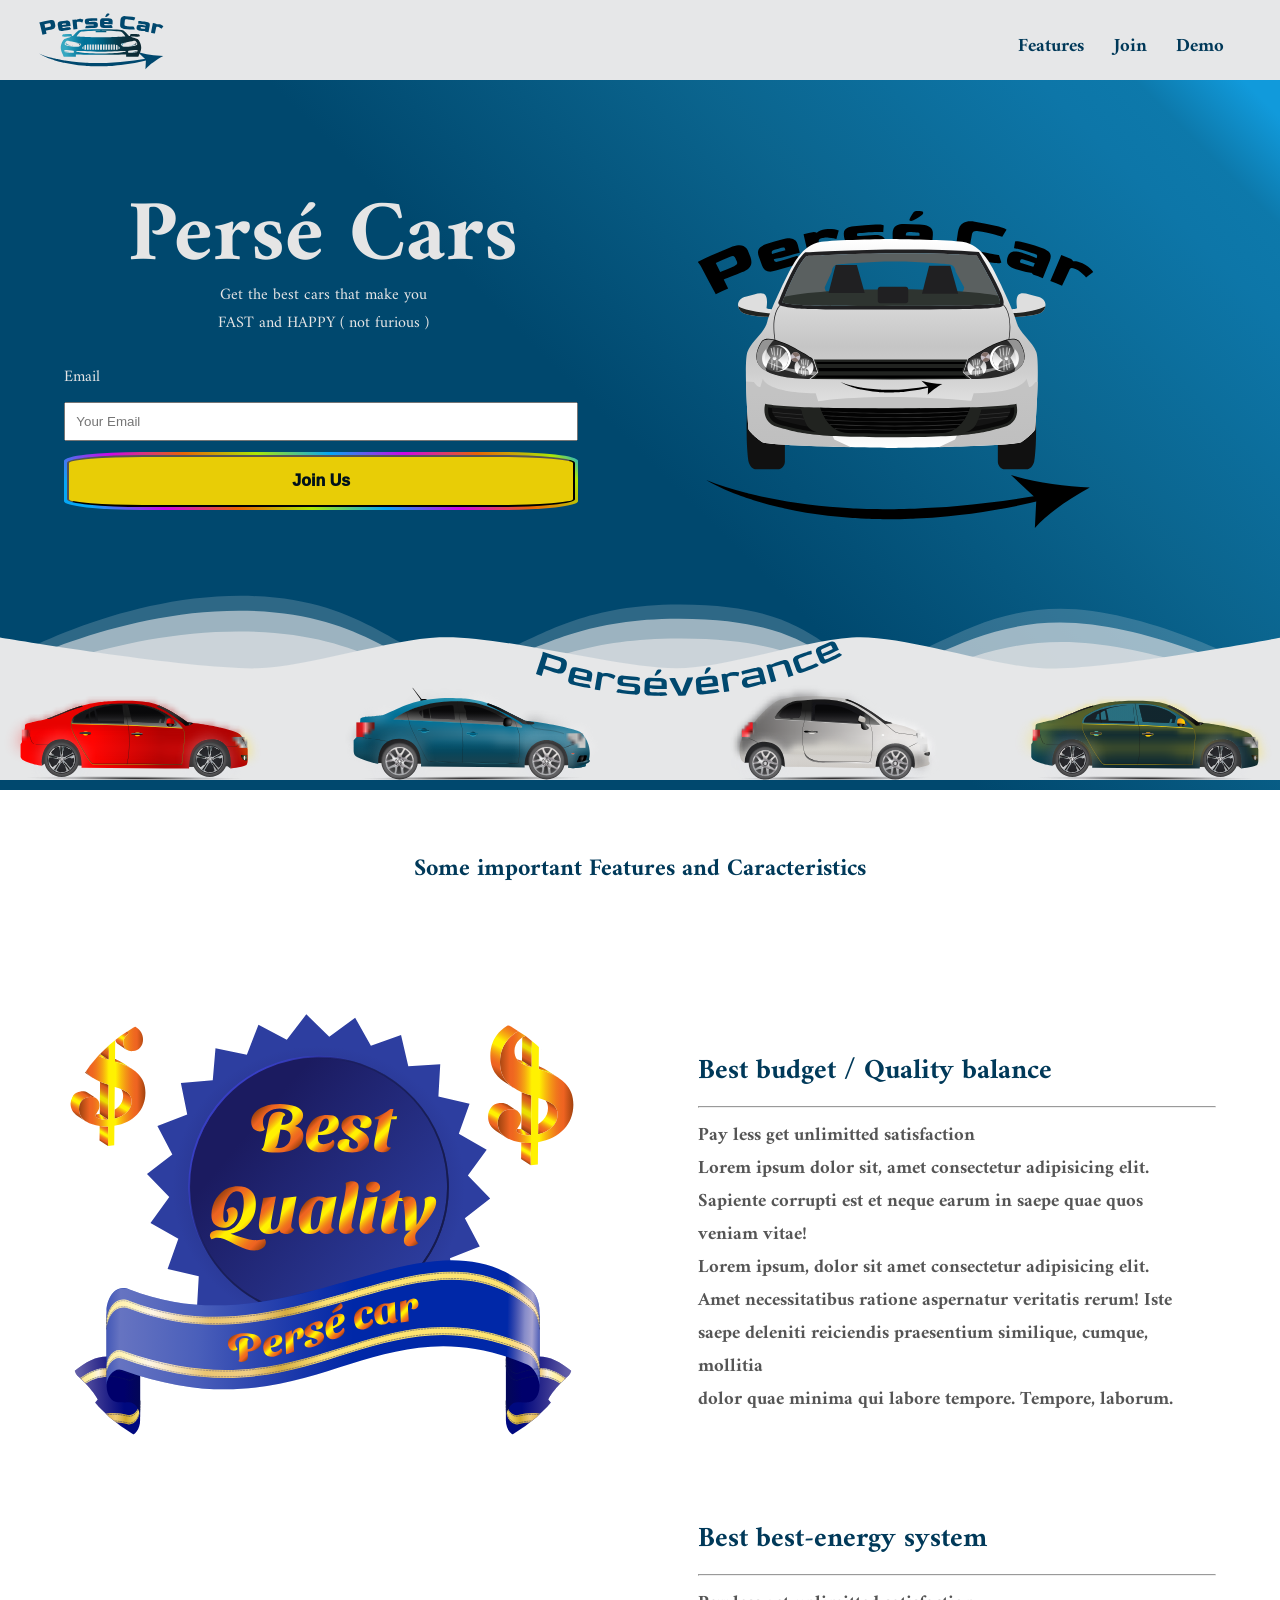
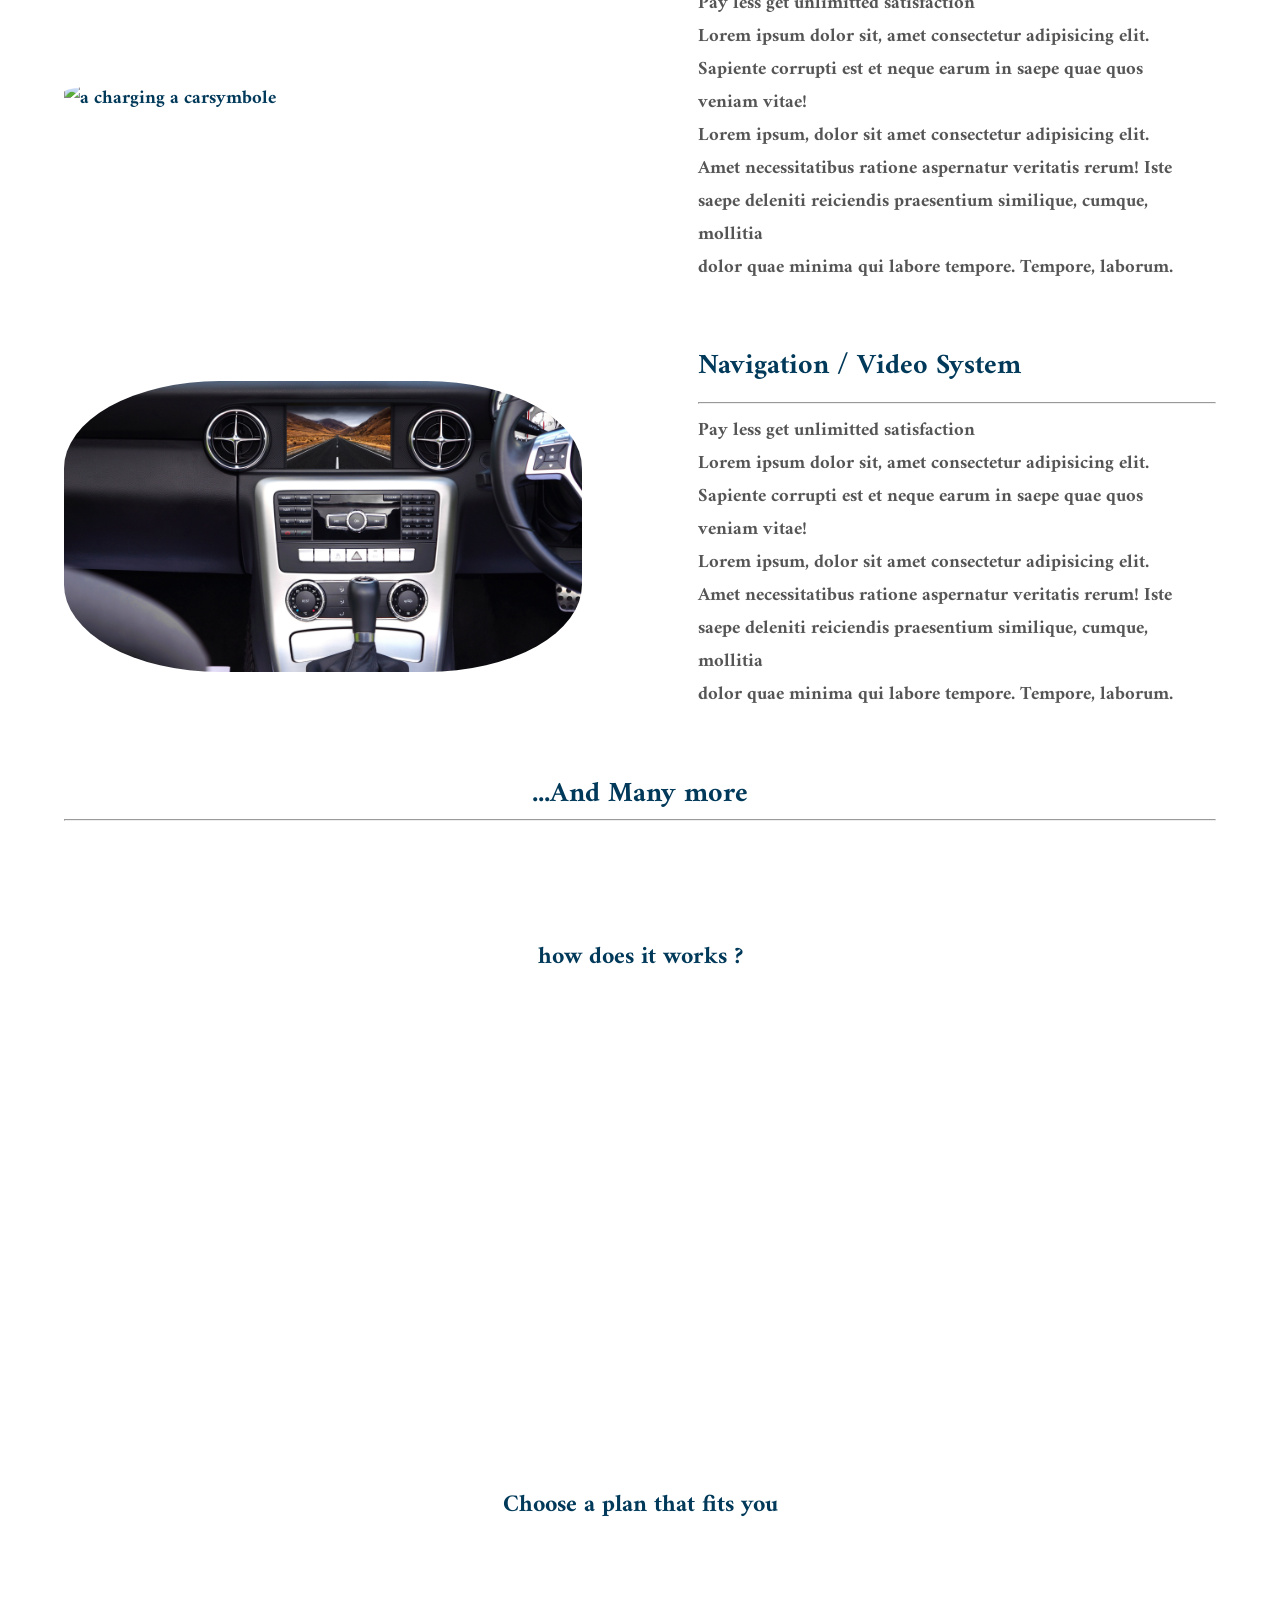
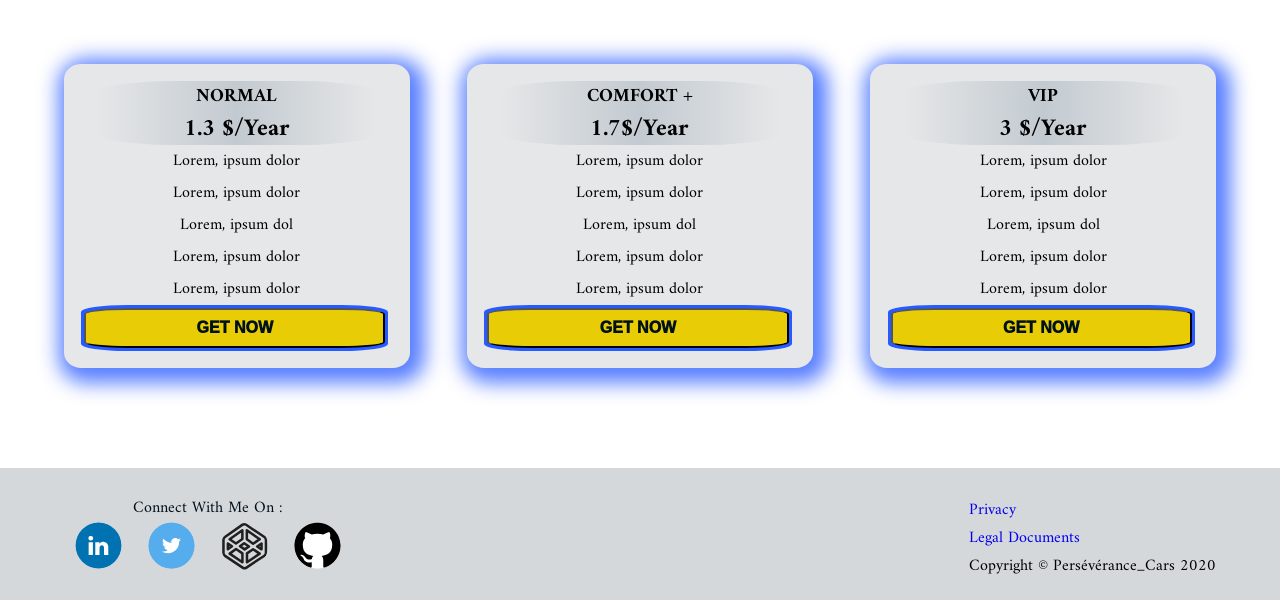
==== index.html @ e5d4b7d8 "first commit" ====
<!DOCTYPE html>
<html lang="en">
    <style>
        /* IMPORT FONTS*/
    @import url('https://fonts.googleapis.com/css2?family=Amiri&display=swap');
    
    
    /* CUSTOM VARIABLES */
    :root{
        --header-color:linear-gradient(115deg,  #001018 15%,  #011d2b 30%, #003752,  #006699);
        --elmnts-bg:linear-gradient(45deg,  #006699, #00aeff);
        --under-car:linear-gradient(90deg,#00669908 5%, #0066995d, #0066995d, #00669908 95%);
        --first-intro-bkg: linear-gradient(45deg, #00486E 45%,  hsl(199, 86%, 30%) 65%, #0D76A8 80.6%, hsl(199, 86%, 36%) 85%,#119ADB 90%);
        --price-header:linear-gradient(90deg, #E6E7E833 5%,  #9fadb980,  #E6E7E833 95%);
    
            /*! MY AWSOME */
        --hoverize-sub:linear-gradient(45deg,#06a7f5 5%, #ce06e8, #e86406, #abe806, #06a7f5, #ce06e8, #e86406, #abe806 95%,#06a7f5);
        --hove1:linear-gradient(45deg,#06a7f5 5%, #ce06e8, #e86406, #abe806, #06a7f5, #ce06e8, #e86406, #abe806 95%,#06a7f5);
        --hove2:linear-gradient(45deg, #ce06e8 5%, #e86406, #abe806, #06a7f5, #ce06e8, #e86406, #abe806,#06a7f5 95%, #06a7f5);
        --hove3:linear-gradient(45deg,#e86406 5%, #abe806, #06a7f5, #ce06e8, #e86406, #abe806, #06a7f5, #06a7f5 95%, #ce06e8);
        --hove4:linear-gradient(45deg,#abe806 5%, #06a7f5, #ce06e8, #e86406, #abe806, #06a7f5, #06a7f5, #ce06e8 95%, #e86406);
        --hove5:linear-gradient(45deg,#06a7f5 5%, #ce06e8, #e86406, #abe806, #06a7f5, #06a7f5, #ce06e8, #e86406 95%, #abe806);
        --hove6:linear-gradient(45deg,#ce06e8 5%, #e86406, #abe806, #06a7f5, #06a7f5, #ce06e8, #e86406, #abe806 95%, #06a7f5);
        --hove7:linear-gradient(45deg,#e86406 5%, #abe806, #06a7f5, #06a7f5, #ce06e8, #e86406, #abe806, #06a7f5 95%, #ce06e8);
        --hove8:linear-gradient(45deg,#06a7f5 5%, #06a7f5, #ce06e8, #e86406, #abe806, #06a7f5, #ce06e8, #e86406 95%, #abe806);
        --hove9:linear-gradient(45deg,#06a7f5 5%, #ce06e8, #e86406, #abe806, #06a7f5, #ce06e8, #e86406, #abe806 95%, #06a7f5);
    }
    
    /* GLOBAL STYLING */
    *{
        box-sizing: border-box;
        margin: 0;
        padding:0;
        text-decoration: none;
    }
    li{
        list-style: none;
    }
    /* GLOBAL STYLING ENDS */
    
    
    /* BODY STYLING */
    
    body{
        position: static;
        background: #ffffff;
        overflow: auto;
        z-index: -10;
        display:flex;
        flex-direction: column;
        --gap:100px;
        margin: 0 0 calc(-1 * ( var(--gap))) 0;
        font-family: 'Amiri', serif;
    }
    body > * {
        margin: 0 0 var(--gap) 0;
    }
    /* BODY STYLING ENDS */
    
    
    
    /*HEADER GLOBAL STYLING */
    header{
        position: fixed;
        width: 100%;
        height:auto;
        display: grid;
        grid-template-areas: "logo . nav-bar";
        grid-template-columns:auto 1fr auto;
        grid-template-rows: 1fr;
        justify-items: space-between;
        background: #E6E7E8;
        top:0;
        left:0;
        right:0;
        padding-right:5%;
        padding-left:2%;
        padding-top:1%;
        outline: none;
        margin: 0% 0% calc(-1 * (var(--gap))) 0%;
        z-index: 20;
    }
        .logo{
            grid-area:logo;
        }
    
        .nav-bar{
            width:100%;
            grid-area:nav-bar;
            align-items: center;
            display:grid;
            grid-template-areas:
            "join features tutorial";
            grid-template-columns: repeat(3, 1fr);
            grid-template-rows:1fr;
            column-gap: 15%;
            row-gap:5%;
        }
    /*HEADER GLOBAL STYLING  ENDS */
    
    
    /* HEADER RESPONSIVENESS + ADD ITEMS*/
    @media (min-width:215px) and (max-width:515px){
        header{
            width:100%;
            display: flex;
            flex-direction: column;
            justify-items: center;
            align-items: center;
        }
        .nav-bar{
            width:100%;
            justify-items: center;
            grid-area:nav-bar;
            display:grid;
            grid-template-areas:
            "join features tutorial";
            grid-template-columns: repeat(3, auto);
            grid-template-rows:1fr;
            gap: 5%;
    
            background:var(--under-car);
    
        }
        .logo{
            padding-top: 2%;
            display:flex;
            justify-content: center;
        }
    }
    
    @media (max-width:215px){
        header{
            width:100%;
            display: grid;
            grid-template-areas: "logo"
            "nav-bar";
            grid-template-rows:repeat(2, auto);
            grid-template-columns: 1fr;
            justify-items: center;
        }
        .logo{
            grid-area:logo;
            justify-items: center;
        }
        #my-logo{
            width: 100%;
        }
        .nav-bar{
            display: grid;
            grid-template-areas: "join" "features" "tutorial";
            grid-template-rows:repeat(3, auto);
            grid-template-columns: auto;
            justify-content: center;
            align-items: start;
            margin-bottom: 15%;
        }
    
    }
    /* HEADER RESPONSIVENESS ENDS */
    
    
    
    /* HEADER's ITEMS STYLE */
    
        /*LOGO's CHILD*/
    #my-logo{
        width: 30%;
        min-width: 150px;
    }
    #car_1_{
        width:100%;
        height:auto;
        animation:car-inside 5s infinite;
    }
        #car_1_:hover{
            width:100%;
            height:auto;
            position:relative;
            animation-play-state:paused;
        }
        /*LOGO's CHILD ENDS*/
    
        /*NAV-BAR's CHILD*/
    .nav-elt1{
        display: inline-block;
        grid-area: join;
        text-decoration: none;
        
    
    }
    .nav-elt2{
        display: inline-block;
        grid-area: features;
    }
    .nav-elt3{
        display: inline-block;
        grid-area: tutorial;
    }
        /*NAV-BAR's CHILD*/
    
    /* HEADER's ITEMS STYLE ENDS*/
    
    
    /*HEADER'S ANIMATIONS & HOVERS */
    @keyframes car-inside{
        0%{
            position: relative;
            transform:scale(0,0);
            opacity: 0.5;
            animation-timing-function:cubic-bezier(0.5,0.3,0.6,1);
    
        }
        50%{
            position: relative;
            transform:scale(1,1);
            opacity: 1;
            animation-timing-function:cubic-bezier(0.5,0.01,0.8,1);
        }
        100%{
            position: relative;
            transform:scale(5,5);
            opacity: 1;        
        }
    }
    @keyframes car-anim{
        0%{
            position: relative;
            transform:scale(0,0);
            opacity: 0;
        }
        100%{
            position: relative;
            transform:scale(1,1);
            opacity: 1;        
        }
    }
    #go_2_ path:nth-child(n),  #Perseverance path:nth-child(n){
        fill:#00486E;
    }
    #go_2_:hover path:nth-child(n){
        fill: #ff0000;
        transition-duration:0.3s;
    }
    #car_1_:hover path:nth-child(n){
        fill:#ff00b3;
        transition-duration:0.5s;
    
    }
    #Perseverance:hover path:nth-child(n){
        fill: #facd07;
        transition-duration:0.5s;
    
    }
    /*HEADER'S ANIMATIONS & HOVERS ENDS */
    
    
    
    /* MAIN STYLEING */
    main{
        display: flex;
        flex-direction:column;
        padding-bottom: 0;
        padding-top:0;
        --main-gap:calc(10% + 200px);
        margin: calc(-1 * (var(--gap))) 0  var(--main-gap) 0;
    }
    main > * {
        margin: 0 0 var(--main-gap) 0;
    }
        /* MAIN > INTRO */
        .intro{
            width: 100%;
            display:flex;
            flex-direction: column;
        }
            /* INTRO > FIRST-INTRO */
            .first-intro{
                width: 100%;
                background:var(--first-intro-bkg);
                color: #e5e5e5;
            }
        
                .phra-form-ill{
                    width: 100%;
                    padding-top:295px;
                    display: grid;
                    padding-right:5%;
                    padding-left:5%;
    
                    grid-template-columns: repeat(auto-fit, minmax(150px, 1fr));
                    grid-template-rows: 1fr;
                    justify-content: space-between;
                    align-items: start;
                    gap:10%;
                    
                }
                    .phra-form{
                        width: 100%;
                        display:flex;
                        flex-direction: column;
                        align-items: center;
                    }
                        .phrase{
                            text-align: center;
                        }
                            .title{
                                font-size: calc(3rem + 3vw);
                                line-height: calc(3rem + 3vw);
                            }
                        form{
                            width:100%;
                            padding-top: 5%;
                            display:flex;
                            flex-direction:column;
                            justify-content: center;
                        }
                            #email{
                                max-width: calc(100% - 4px);
                                padding:2%;
                                margin-bottom:2%;
                                outline: none;
                            }
                            .hoverize-sub{
                                width: calc(100% - 4px);
                                border-radius: 15%;
                                padding: 3px;
                                display: inline-flex;
                                justify-content: center;
                                align-items: center;
                                justify-content: center;
							}
							#form .hoverize-sub{
								background:var(--hoverize-sub);
                        	}

    
                            .int-submit{
                                width:100%;
                                color:#00111a;
                                background: #e8cd06;
                                font-weight: 1000;
                                font-size: 1rem;
                                outline: none;
                                border-radius: 15%;
                                align-self: center;
                                padding: 3%;
                            }
                            [class=hoverize-sub]:hover{
                                animation:colorful 0.5s infinite linear;
                                transform:scale(0.99, 0.99);
                                transition-delay: 0.5s;
                            }
                            .int-submit:hover{
                                transform:scale(0.99, 0.99);
                                transition-delay: 0.1s;
                            }
                            @keyframes colorful{
                                0%{
                                    background:var(--hove1);
                                }
                                12.5%{
                                    background:var(--hove2);
                                }
                                25%{
                                    background:var(--hove3);
                                }
                                37.5%{
                                    background:var(--hove4);
                                }
                                50%{
                                    background:var(--hove5);
                                }
                                62.5%{
                                    background:var(--hove6);
                                }
                                75%{
                                    background:var(--hove7);
                                }
                                87.5%{
                                    background:var(--hove8);
                                }
                                100%{
                                    background:var(--hove9);
                                }
                            }
                            .illustrate{
                                width:100%;
                                padding-bottom: 50px;
                            }
                    .illustrate #rasterize{
                        width:400px;
                        height:auto;
                        max-width:100%;
                    }
                .wave-cars{
                    position:relative;
                    width:100%;
                }
                    .white-wave:hover{
                        fill:#00aeff91;
                        animation-play-state: paused;
                    }
                    #start-shapes > [class=voitures]:nth-child(n):hover{
                        animation-play-state: paused;
                    }
                    #car1RIGHT, #car2, #car3, #car4LEFT {
                        animation: cars-move 10s cubic-bezier(0.55, 0.5, 0.45, 0.5) infinite;
                    }
                    #car1RIGHT{
                        animation-duration:10s;
                    }
                    #car2{
                        animation-duration:15s;
                    }
                    #car3{
                        animation-duration:12s;
                    }
                    #car4LEFT{
                        animation-duration:20s;
                    }
                    @keyframes cars-move{
                        0% {
                            transform: translate3d(-100%, 0, 0);
                        }
                        100% {
                            transform: translate3d(100%, 0, 0);
                        }
                        
                    }
            /* INTRO > FIRST-INTRO END */
    
            /* INTRO >> LAST-INTRO */
            .last-intro{
                width:100%;
                display:flex;
                flex-direction:column;
                --gap-lastInt:5%;
                margin:calc(-1 * (var(--gap-lastInt))) 0% calc(-1 * ( var(--main-gap))) 0% ;
                padding: 5% 5% 0%;
                color:  #003959;
            }
            .last-intro > *{
                margin: var(--gap-lastInt) 0% 0% 0%;
            }
                .before-feat-txt, .feat4{
                    display: block;
                    text-align: center;
                }
    
                .feat-cont{
                    width:100%;
                    display:flex;
                    flex-direction:column;
    
                }
                .feat-cont > *{
                    margin: var(--gap-lastInt) 0% 0% 0%;
                }
        
                .features{
                    width:100%;
                    display:grid;
                    grid-template-columns: repeat(auto-fit, minmax(150px, 1fr));
                    grid-template-rows:auto;
                    align-items: center;
                    column-gap:10%;
                }
                .feats-txt{
                    width: 100%;
                    display: flex;
                    flex-direction: column;
                }
                .feat-img{
                    max-width:100%;
                    height:auto;
                    border-radius: 30%;
    
                }
                .feats-txt p{
                    padding-top:2%;
                    color:#000a;
                }
                .feats-txt h2{
                    padding-bottom:2%;
                }
    
    
    
            /* INTRO >> LAST-INTRO END */
        /* MAIN > INTRO END */
    
        /* MAIN >> DEVEL */
        .devel{
            display:flex;
            flex-direction: column;
            align-items: center;
            padding:0% 5%;
            margin: 0% 0% calc(-1 * calc(var(--main-gap) - var(--gap))) 0%;
    
        }
            .mbdd-vid{
                min-width:80%;
                display: flex;
                flex-direction: column;
                justify-content: start;
                align-items: center;
            }   
                .vid-intro{
                    color:  #003959;
                    padding-top:10%;
                }
                iframe{
                    width:calc(60vw );
                    height: 35vw;
                }
            .pricing{
                width:100%;
                height:auto;
                display:flex;
                flex-direction:column;
                display: flex;
                flex-direction: column;
                align-items: center;
    
            }   .price-title{
                padding:5% 1% 2%;
            }
                .arrange-prices{
                    width:100%;
                    display: grid;
                    grid-template-columns:repeat(auto-fit, minmax(150px, 1fr));
                    gap:5%;
					justify-content: center;
					padding-top:10%;
                }
                .price-title h2{
                    color:  #003959;
                    width: 100%;
                    justify-self: center;
                }
                    .price{
                        width:100%;
                        display:flex;
                        flex-direction:column;
                        justify-items: stretch;
                        background:var(--price-col);
                        background: #E6E7E8;
                        border-radius: 5%;
                        box-shadow: 5px 5px 20px 10px #033effaa ;
                        text-align:center;
                        padding:5%;
                        justify-content: flex-end;
                        line-height:2rem;
					}
					.price .hoverize-sub{
                        background:#275aff;
                    }

                        .price .price-header{
                            background:var(--price-header);
                            border-radius: 30%;
                        }
    
        /* MAIN >> DEVEL END */
    /* MAIN STYLEING END */
    
    /* FOOTER */
    footer{
        display: grid;
        grid-template-columns: repeat(auto-fit, minmax(150px, 1fr));
        align-items:start;
        margin: 0% 0% calc( -1 * (var(--main-gap)));
        align-items: end;
        background: #d5d8db;
        padding:2% 5% 1.5%;
        color:  #00101a;
    
    }
        .media-foot{
            width:100%;
            justify-self: start;
        }
        .media-foot p{
            text-align: center;
        }
            .social{
                width:calc(100% / 2);
            }
                .icons{
                    width:100%;
                    display: grid;
                    grid-template-columns: repeat(auto-fit, minmax(38px, 1fr));
                    gap:1%;
                    justify-items: center;
                }
                        .foot-icon{
                            width: calc(20px + 3vmin);
                            max-width:100%;
                            height:auto;
                            border-radius: 50%;
                        }
        .pro-foot{
            justify-self: end;
            color:#000000;
        }
    
    /* FOOTER END*/
    
    </style>
    
    <head>
		<meta charset="UTF-8">
		<meta name="viewport" content="width=device-width, initial-scale=1.0">
		<title>PERSEVERANCE Landing Page</title>
	</head>

    <body>


        <header id="header" class="head-bkg">

            <div class="logo">
				<img id="header-img" src="https://HAPPY_CODING_BITCHES" style="display: none;">
				<?xml version="1.0" encoding="iso-8859-1"?>
				<svg version="1.1" id="my-logo" xmlns="http://www.w3.org/2000/svg" xmlns:xlink="http://www.w3.org/1999/xlink" x="0px" y="0px"
					 viewBox="0 0 965 365" enable-background="new 0 0 965 365" xml:space="preserve">
				<g id="go_2_">
					<path fill="#0D2932" d="M786.728,302.356c-56.858,14.285-115.742,25.198-175.891,32.087l-22.583,2.501
						c-7.556,0.723-15.145,1.318-22.727,1.936c-7.587,0.6-15.155,1.307-22.792,1.661c-7.62,0.441-15.244,0.867-22.874,1.25
						c-3.809,0.235-7.638,0.326-11.466,0.427l-11.481,0.318c-7.657,0.177-15.301,0.533-22.984,0.423l-23.019-0.033
						c-3.835,0.005-7.678-0.167-11.517-0.242l-11.518-0.307c-3.839-0.128-7.677-0.208-11.514-0.377l-11.51-0.626l-11.506-0.628
						l-5.753-0.315l-5.743-0.456l-22.952-1.913l-22.869-2.473c-30.416-3.673-60.592-8.578-90.12-15.086
						c-3.688-0.822-7.398-1.569-11.061-2.454l-10.966-2.681c-7.327-1.733-14.522-3.772-21.744-5.713
						c-3.621-0.947-7.179-2.033-10.738-3.106l-10.673-3.205c-3.526-1.126-7.04-2.272-10.541-3.43l-5.252-1.733
						c-1.743-0.591-3.464-1.22-5.195-1.827c-3.453-1.233-6.924-2.429-10.351-3.69l-10.191-3.915c-1.703-0.64-3.384-1.316-5.053-2.007
						l-5.008-2.064c-3.349-1.355-6.628-2.807-9.904-4.252c-13.058-5.815-25.814-12.042-37.375-19.233
						c13.155,5.575,26.887,10.251,40.712,14.663c13.856,4.366,27.853,8.415,42.062,12.011c1.77,0.458,3.528,0.935,5.306,1.376
						l5.356,1.281l10.685,2.582l10.768,2.387l5.376,1.192c1.791,0.399,3.614,0.728,5.413,1.108c7.225,1.456,14.396,3.007,21.691,4.252
						l10.88,1.994c3.621,0.673,7.294,1.21,10.935,1.821c29.176,4.757,58.613,8.435,88.193,11.047l22.201,1.826l22.259,1.317l5.56,0.346
						l5.573,0.223l11.143,0.446l11.14,0.447c3.716,0.111,7.436,0.132,11.152,0.203c7.434,0.108,14.867,0.355,22.301,0.403l22.302-0.076
						c7.435,0.04,14.863-0.207,22.293-0.362l11.145-0.254c3.715-0.08,7.432-0.149,11.137-0.361c14.822-0.771,29.705-1.115,44.485-2.288
						l22.218-1.456l22.15-1.914c59.068-5.205,117.738-13.097,175.929-22.999c3.919-0.668,7.94,1.052,8.984,3.841
						C792.184,298.852,790.181,301.477,786.728,302.356z"/>
					<g>
						<path fill="#0D2932" d="M883.143,276.712c-51.97-2.568-119.028-11.471-164.747-26.199l53.119,49.557l-3.138,61.317
							C794.081,331.715,842.244,298.701,883.143,276.712z"/>
					</g>
				</g>
				<g id="car_1_">
					
						<linearGradient id="SVGID_1_" gradientUnits="userSpaceOnUse" x1="254.7688" y1="164.8415" x2="299.6365" y2="164.8415" gradientTransform="matrix(1 0 0 -1 0 366)">
						<stop  offset="0.0651" style="stop-color:#36A8C1"/>
						<stop  offset="0.1015" style="stop-color:#2B9DB9"/>
						<stop  offset="0.2242" style="stop-color:#0C7DA1"/>
						<stop  offset="0.2921" style="stop-color:#007198"/>
						<stop  offset="0.2938" style="stop-color:#007198"/>
						<stop  offset="0.3798" style="stop-color:#007198"/>
						<stop  offset="0.5212" style="stop-color:#005E7E"/>
						<stop  offset="0.5728" style="stop-color:#03526D"/>
						<stop  offset="0.6706" style="stop-color:#074053"/>
						<stop  offset="0.7714" style="stop-color:#0A3341"/>
						<stop  offset="0.8762" style="stop-color:#0C2C36"/>
						<stop  offset="0.9909" style="stop-color:#0D2932"/>
					</linearGradient>
					<path fill="url(#SVGID_1_)" d="M263.691,200.408c-6.29-3.645-5.391-10.077-5.391-10.077s-7.638,8.362-0.449,12.864
						s41.785,8.791,41.785,8.791S269.981,204.052,263.691,200.408z"/>
					
						<linearGradient id="SVGID_2_" gradientUnits="userSpaceOnUse" x1="319.4035" y1="164.735" x2="349.874" y2="164.735" gradientTransform="matrix(1 0 0 -1 0 366)">
						<stop  offset="0.0651" style="stop-color:#36A8C1"/>
						<stop  offset="0.1015" style="stop-color:#2B9DB9"/>
						<stop  offset="0.2242" style="stop-color:#0C7DA1"/>
						<stop  offset="0.2921" style="stop-color:#007198"/>
						<stop  offset="0.2938" style="stop-color:#007198"/>
						<stop  offset="0.3798" style="stop-color:#007198"/>
						<stop  offset="0.5212" style="stop-color:#005E7E"/>
						<stop  offset="0.5728" style="stop-color:#03526D"/>
						<stop  offset="0.6706" style="stop-color:#074053"/>
						<stop  offset="0.7714" style="stop-color:#0A3341"/>
						<stop  offset="0.8762" style="stop-color:#0C2C36"/>
						<stop  offset="0.9909" style="stop-color:#0D2932"/>
					</linearGradient>
					<path fill="url(#SVGID_2_)" d="M343.216,210.484c0,0,9.435-8.79,5.841-10.506c-3.595-1.715-29.654-7.932-29.654-7.932
						s18.421,6.646,23.363,9.005C347.71,203.409,343.216,210.484,343.216,210.484z"/>
					
						<linearGradient id="SVGID_3_" gradientUnits="userSpaceOnUse" x1="251.8607" y1="117.8885" x2="286.6065" y2="117.8885" gradientTransform="matrix(1 0 0 -1 0 366)">
						<stop  offset="0.0651" style="stop-color:#36A8C1"/>
						<stop  offset="0.1015" style="stop-color:#2B9DB9"/>
						<stop  offset="0.2242" style="stop-color:#0C7DA1"/>
						<stop  offset="0.2921" style="stop-color:#007198"/>
						<stop  offset="0.2938" style="stop-color:#007198"/>
						<stop  offset="0.3798" style="stop-color:#007198"/>
						<stop  offset="0.5212" style="stop-color:#005E7E"/>
						<stop  offset="0.5728" style="stop-color:#03526D"/>
						<stop  offset="0.6706" style="stop-color:#074053"/>
						<stop  offset="0.7714" style="stop-color:#0A3341"/>
						<stop  offset="0.8762" style="stop-color:#0C2C36"/>
						<stop  offset="0.9909" style="stop-color:#0D2932"/>
					</linearGradient>
					<path fill="url(#SVGID_3_)" d="M252.01,242.644c0,0-1.348,4.502,4.044,6.861c5.391,2.359,30.552,4.074,30.552,4.074
						s-19.769-3.859-25.16-5.36C256.053,246.718,252.01,242.644,252.01,242.644z"/>
					
						<linearGradient id="SVGID_4_" gradientUnits="userSpaceOnUse" x1="223.7045" y1="172.4525" x2="741.2955" y2="172.4525" gradientTransform="matrix(1 0 0 -1 0 366)">
						<stop  offset="0.0651" style="stop-color:#36A8C1"/>
						<stop  offset="0.1015" style="stop-color:#2B9DB9"/>
						<stop  offset="0.2242" style="stop-color:#0C7DA1"/>
						<stop  offset="0.2921" style="stop-color:#007198"/>
						<stop  offset="0.2938" style="stop-color:#007198"/>
						<stop  offset="0.3798" style="stop-color:#007198"/>
						<stop  offset="0.5212" style="stop-color:#005E7E"/>
						<stop  offset="0.5728" style="stop-color:#03526D"/>
						<stop  offset="0.6706" style="stop-color:#074053"/>
						<stop  offset="0.7714" style="stop-color:#0A3341"/>
						<stop  offset="0.8762" style="stop-color:#0C2C36"/>
						<stop  offset="0.9909" style="stop-color:#0D2932"/>
					</linearGradient>
					<path fill="url(#SVGID_4_)" d="M673.294,152.916c0.763-0.698,1.598-1.277,2.471-1.541c3.293-0.995,48.928,2.587,54.103,0
						c5.175-2.587,1.411-11.941-4.234-14.13c-5.646-2.189-48.928-3.383-52.221-1.99c-3.293,1.393-2.823,12.14-5.175,11.941
						c-1.002-0.085-3.111,0.232-5.205,0.619c-6.766-6.551-28.182-31.454-35.86-35.525c-8.087-4.288-56.611-7.29-144.674-7.29
						s-136.587,3.001-144.674,7.29c-7.678,4.071-29.094,28.973-35.859,35.525c-2.094-0.387-4.204-0.704-5.206-0.619
						c-2.352,0.199-1.882-10.548-5.175-11.941c-3.293-1.393-46.576-0.199-52.221,1.99c-5.646,2.189-9.409,11.543-4.234,14.13
						c5.175,2.587,50.81-0.995,54.103,0c0.873,0.264,1.708,0.843,2.471,1.541c-14.795,5.259-41.625,12.368-46.434,15.975
						c-6.29,4.717-21.566,30.444-21.566,53.6s11.682,41.165,11.682,41.165l7.189,18.439h78.178v-15.437c0,0,79.975,1.715,161.747,1.715
						s161.747-1.715,161.747-1.715v15.437h78.178l7.189-18.439c0,0,11.681-18.01,11.681-41.165s-15.276-48.883-21.566-53.6
						C714.919,165.284,688.089,158.175,673.294,152.916z M353.101,120.008c7.832-2.492,72.982-6.19,124.426-6.421v2.243
						c0,0-19.888,0-25.854,0s-5.303,8.814,0,8.814s30.825,0,30.825,0s25.523,0,30.826,0c5.303,0,5.966-8.814,0-8.814
						c-5.966,0-25.854,0-25.854,0v-2.243c51.444,0.231,116.593,3.929,124.426,6.421c8.087,2.573,26.059,26.585,27.857,29.158
						c1.797,2.573-106.933,6.861-157.254,6.861s-159.051-4.288-157.254-6.861C327.042,146.593,345.014,122.581,353.101,120.008z
						 M369.557,212.093v21.554C357.958,228.642,361.066,219.16,369.557,212.093z M375.984,207.781c3.221-1.737,6.741-3.09,10.305-3.86
						v32.958c-3.959-0.224-7.409-0.641-10.305-1.251V207.781z M392.716,203.195c3.825,0,7.16,0,10.305,0v33.875
						c-3.403,0-6.833,0-10.305,0V203.195z M409.449,203.195c3.281,0,6.591,0,10.305,0v33.875c-3.374,0-6.82,0-10.305,0V203.195z
						 M426.181,203.195c3.069,0,6.455,0,10.305,0v33.875c-3.353,0-6.78,0-10.305,0V203.195z M442.913,203.195c3.139,0,6.559,0,10.305,0
						v33.875c-3.299,0-6.737,0-10.305,0V203.195z M459.645,203.195c3.209,0,6.636,0,10.305,0v33.875c-3.192,0-6.642,0-10.305,0V203.195z
						 M476.377,203.195c1.98,0,4.01,0,6.122,0s4.142,0,6.122,0v33.875c-2.2,0-4.271,0-6.122,0c-1.85,0-3.923,0-6.122,0V203.195z
						 M495.049,203.195c3.669,0,7.096,0,10.305,0v33.875c-3.663,0-7.112,0-10.305,0V203.195z M511.781,203.195c3.746,0,7.165,0,10.304,0
						v33.875c-3.568,0-7.005,0-10.304,0V203.195z M528.513,203.195c3.85,0,7.235,0,10.304,0v33.875c-3.525,0-6.951,0-10.304,0V203.195z
						 M545.245,203.195c3.714,0,7.023,0,10.304,0v33.875c-3.485,0-6.93,0-10.304,0V203.195z M561.977,203.195c3.144,0,6.479,0,10.304,0
						v33.875c-3.472,0-6.901,0-10.304,0V203.195z M578.71,203.921c3.563,0.771,7.084,2.124,10.304,3.86v27.847
						c-2.896,0.61-6.345,1.027-10.304,1.251V203.921z M595.442,212.093c8.491,7.067,11.598,16.549,0,21.553V212.093z M306.824,255.08
						c-1.348,2.573-49.872-0.965-55.264-4.181s-4.044-10.613-4.044-12.542s41.111,1.286,56.611,4.181
						C309.914,243.618,308.171,252.507,306.824,255.08z M252.459,205.451c-10.783-7.273,6.29-23.733,9.884-27.178
						c3.595-3.445,76.381,14.546,90.758,20.288c5.863,2.342-3.342,14.204-10.783,17.034C329.738,220.38,263.242,212.724,252.459,205.451
						z M491.466,261.083c-3.133,0-6.094-0.009-8.967-0.021c-2.874,0.013-5.834,0.021-8.967,0.021
						c-131.093,0-160.225-14.15-149.821-15.866c10.405-1.715,99.881,4.288,149.821,4.288c2.569,0,5.619,0.081,8.967,0.227
						c3.348-0.146,6.398-0.227,8.967-0.227c49.94,0,139.417-6.003,149.821-4.288C651.692,246.932,622.56,261.083,491.466,261.083z
						 M622.68,215.594c-7.442-2.83-16.647-14.692-10.783-17.034c14.377-5.742,87.164-23.733,90.758-20.288s20.667,19.905,9.884,27.178
						C701.757,212.724,635.261,220.38,622.68,215.594z M713.438,250.899c-5.391,3.216-53.916,6.754-55.263,4.181
						c-1.348-2.573-3.091-11.462,2.696-12.542c15.501-2.894,56.612-6.11,56.612-4.181S718.83,247.683,713.438,250.899z"/>
					
						<linearGradient id="SVGID_5_" gradientUnits="userSpaceOnUse" x1="665.3635" y1="164.8425" x2="710.2312" y2="164.8425" gradientTransform="matrix(1 0 0 -1 0 366)">
						<stop  offset="0.0651" style="stop-color:#36A8C1"/>
						<stop  offset="0.1015" style="stop-color:#2B9DB9"/>
						<stop  offset="0.2242" style="stop-color:#0C7DA1"/>
						<stop  offset="0.2921" style="stop-color:#007198"/>
						<stop  offset="0.2938" style="stop-color:#007198"/>
						<stop  offset="0.3798" style="stop-color:#007198"/>
						<stop  offset="0.5212" style="stop-color:#005E7E"/>
						<stop  offset="0.5728" style="stop-color:#03526D"/>
						<stop  offset="0.6706" style="stop-color:#074053"/>
						<stop  offset="0.7714" style="stop-color:#0A3341"/>
						<stop  offset="0.8762" style="stop-color:#0C2C36"/>
						<stop  offset="0.9909" style="stop-color:#0D2932"/>
					</linearGradient>
					<path fill="url(#SVGID_5_)" d="M701.307,200.408c-6.29,3.645-35.944,11.577-35.944,11.577s34.596-4.288,41.785-8.791
						c7.189-4.502-0.449-12.864-0.449-12.864S707.598,196.763,701.307,200.408z"/>
					
						<linearGradient id="SVGID_6_" gradientUnits="userSpaceOnUse" x1="615.1246" y1="164.735" x2="645.5955" y2="164.735" gradientTransform="matrix(1 0 0 -1 0 366)">
						<stop  offset="0.0651" style="stop-color:#36A8C1"/>
						<stop  offset="0.1015" style="stop-color:#2B9DB9"/>
						<stop  offset="0.2242" style="stop-color:#0C7DA1"/>
						<stop  offset="0.2921" style="stop-color:#007198"/>
						<stop  offset="0.2938" style="stop-color:#007198"/>
						<stop  offset="0.3798" style="stop-color:#007198"/>
						<stop  offset="0.5212" style="stop-color:#005E7E"/>
						<stop  offset="0.5728" style="stop-color:#03526D"/>
						<stop  offset="0.6706" style="stop-color:#074053"/>
						<stop  offset="0.7714" style="stop-color:#0A3341"/>
						<stop  offset="0.8762" style="stop-color:#0C2C36"/>
						<stop  offset="0.9909" style="stop-color:#0D2932"/>
					</linearGradient>
					<path fill="url(#SVGID_6_)" d="M621.782,210.484c0,0-4.493-7.075,0.45-9.433c4.942-2.359,23.363-9.005,23.363-9.005
						s-26.059,6.217-29.654,7.932C612.346,201.694,621.782,210.484,621.782,210.484z"/>
					
						<linearGradient id="SVGID_7_" gradientUnits="userSpaceOnUse" x1="678.3934" y1="117.8885" x2="713.139" y2="117.8885" gradientTransform="matrix(1 0 0 -1 0 366)">
						<stop  offset="0.0651" style="stop-color:#36A8C1"/>
						<stop  offset="0.1015" style="stop-color:#2B9DB9"/>
						<stop  offset="0.2242" style="stop-color:#0C7DA1"/>
						<stop  offset="0.2921" style="stop-color:#007198"/>
						<stop  offset="0.2938" style="stop-color:#007198"/>
						<stop  offset="0.3798" style="stop-color:#007198"/>
						<stop  offset="0.5212" style="stop-color:#005E7E"/>
						<stop  offset="0.5728" style="stop-color:#03526D"/>
						<stop  offset="0.6706" style="stop-color:#074053"/>
						<stop  offset="0.7714" style="stop-color:#0A3341"/>
						<stop  offset="0.8762" style="stop-color:#0C2C36"/>
						<stop  offset="0.9909" style="stop-color:#0D2932"/>
					</linearGradient>
					<path fill="url(#SVGID_7_)" d="M703.554,248.219c-5.392,1.501-25.161,5.36-25.161,5.36s25.161-1.715,30.552-4.074
						c5.391-2.358,4.044-6.861,4.044-6.861S708.945,246.718,703.554,248.219z"/>
				</g>
				<g id="Perseverance">
					<g>
						<g>
							<path fill="#0D2932" d="M105.722,140.297c-5.458-22.995-10.952-45.985-16.482-68.97c-1.358-3.552-2.721-7.102-4.087-10.652
								c22.206-5.288,44.517-10.134,66.915-14.536c6.481-1.274,11.822-1.597,15.995-1.006c4.173,0.593,7.457,1.839,9.852,3.72
								c2.393,1.884,4.171,4.26,5.339,7.122c1.167,2.864,2.047,5.944,2.644,9.241c0.656,3.617,1.31,7.234,1.964,10.851
								c0.795,4.396,0.79,8.579,0.003,12.55c-0.789,3.972-2.926,7.431-6.395,10.39c-3.473,2.963-8.842,5.125-16.123,6.549
								c-3.221,0.63-6.439,1.269-9.656,1.918c-5.874,1.185-11.375,2.186-16.505,2.989c-5.132,0.804-8.969,1.406-11.52,1.773
								c1.616,7.315,3.228,14.63,4.837,21.945C123.56,136.145,114.633,138.184,105.722,140.297z M123.807,94.792
								c9.725-2.135,19.47-4.184,29.231-6.147c3.113-0.626,5.163-1.646,6.157-3.075c0.991-1.426,1.227-3.464,0.703-6.113
								c-0.461-2.328-0.923-4.655-1.385-6.983c-0.525-2.647-1.482-4.475-2.876-5.482c-1.392-1.007-3.718-1.188-6.967-0.536
								c-9.941,1.998-19.864,4.084-29.767,6.259C120.541,80.074,122.176,87.432,123.807,94.792z"/>
							<path fill="#0D2932" d="M233.977,115.22c-6.125,0.947-10.968,0.836-14.549-0.371c-3.582-1.204-6.239-3.235-7.968-6.107
								c-1.73-2.87-2.943-6.321-3.63-10.358c-1.179-6.926-2.361-13.851-3.545-20.777c-0.627-3.668-0.563-7.147,0.204-10.438
								c0.768-3.289,2.67-6.155,5.72-8.588c3.048-2.429,7.756-4.159,14.115-5.143c9.969-1.542,19.953-2.996,29.948-4.361
								c7.534-1.029,13.426-0.915,17.652,0.284c4.225,1.204,7.273,3.27,9.146,6.182c1.872,2.915,3.05,6.404,3.544,10.468
								c0.719,5.912,1.437,11.824,2.153,17.736c-8.276,0.993-16.544,2.047-24.805,3.164c-8.496,1.149-14.957,1.897-19.396,2.172
								c-4.439,0.278-7.562,0.517-9.366,0.698c0.106,0.69,0.213,1.38,0.319,2.069c0.474,3.695,3.007,5.185,7.606,4.5
								c1.455-0.216,2.91-0.43,4.365-0.642c7.512-1.095,14.443-2.217,20.8-3.392c6.355-1.173,11.074-2.071,14.15-2.734
								c3.377,4.035,6.732,8.079,10.065,12.133c0.111,0.925-0.579,1.896-2.066,2.918c-1.488,1.023-4.176,2.075-8.062,3.172
								c-3.886,1.1-9.456,2.115-16.713,3.102C253.756,112.254,243.86,113.692,233.977,115.22z M231.347,77.778
								c9.113-1.392,18.238-2.709,27.372-3.951c-0.089-0.645-0.178-1.291-0.267-1.936c-0.254-1.843-0.6-3.11-1.035-3.803
								c-0.437-0.691-1.527-1.012-3.273-0.96c-1.745,0.055-4.675,0.366-8.779,0.955c-2.769,0.397-5.537,0.801-8.304,1.212
								c-4.582,0.682-6.585,2.876-6.014,6.552C231.148,76.491,231.248,77.135,231.347,77.778z"/>
							<path fill="#0D2932" d="M305.177,105.79c-2.3-20.716-4.614-41.43-6.942-62.143c6.878-0.759,13.762-1.477,20.649-2.153
								c1.936,0.745,3.869,1.493,5.799,2.245c4.186-3.201,9.989-5.138,17.378-5.762c4.86-0.41,9.179-0.264,12.95,0.425
								c3.768,0.69,6.832,1.516,9.195,2.466c2.361,0.95,3.847,1.642,4.461,2.064c-1.998,6.201-3.971,12.405-5.919,18.612
								c-1.007-0.578-2.871-1.328-5.596-2.24c-2.728-0.911-5.908-1.711-9.545-2.393c-3.638-0.682-7.433-0.849-11.375-0.499
								c-0.529,0.047-1.058,0.094-1.586,0.142c-2.692,0.241-4.717,0.873-6.074,1.888c-1.357,1.017-1.892,3.006-1.607,5.969
								c1.241,12.921,2.477,25.842,3.709,38.764C322.169,103.981,313.669,104.853,305.177,105.79z"/>
							<path fill="#0D2932" d="M398.365,98.161c-6.282,0.337-10.752,0.284-13.417-0.206c-2.666-0.486-4.021-1.051-4.063-1.703
								c1.563-4.995,3.142-9.987,4.738-14.978c1.154,0.211,4.557,0.305,10.211,0.321c5.65,0.021,13.874-0.243,24.674-0.673
								c3.363-0.133,6.727-0.257,10.091-0.37c2.367-0.079,3.852-0.38,4.454-0.912c0.599-0.529,0.88-1.445,0.841-2.749
								c-0.049-1.58-0.435-2.569-1.163-2.966c-0.727-0.396-2.185-0.56-4.374-0.487c-9.659,0.325-19.316,0.734-28.968,1.226
								c-6.942,0.354-12.383-0.607-16.35-2.932c-3.966-2.321-6.174-6.768-6.604-13.363c-0.06-0.928-0.12-1.857-0.181-2.786
								c-0.223-3.434,0.053-6.599,0.839-9.494c0.784-2.892,2.725-5.298,5.827-7.209c3.101-1.907,7.92-3.051,14.443-3.384
								c14.407-0.734,28.824-1.287,43.245-1.659c5.847-0.15,9.996,0.098,12.443,0.702c2.446,0.607,3.675,1.241,3.685,1.89
								c-0.404,4.938-0.804,9.877-1.199,14.816c-1.549-0.251-5.435-0.488-11.667-0.666c-6.23-0.174-14.801-0.101-25.701,0.325
								c-3.424,0.134-6.848,0.279-10.272,0.434c-2.411,0.109-3.918,0.439-4.519,0.979c-0.602,0.542-0.872,1.418-0.813,2.624
								c0.059,1.209,0.414,2.054,1.064,2.534c0.649,0.482,2.175,0.664,4.575,0.555c9.941-0.45,19.886-0.812,29.834-1.087
								c7.498-0.206,13.064,1.27,16.668,4.367c3.603,3.101,5.433,7.498,5.517,13.171c0.013,0.884,0.027,1.767,0.039,2.651
								c0.05,3.349-0.33,6.45-1.137,9.299c-0.805,2.853-2.7,5.185-5.674,7.007c-2.978,1.826-7.743,2.805-14.31,2.986
								C426.876,96.82,412.616,97.398,398.365,98.161z"/>
							<path fill="#0D2932" d="M499.577,95.842c-6.195-0.047-10.957-0.934-14.297-2.699c-3.341-1.762-5.636-4.194-6.879-7.306
								c-1.244-3.11-1.884-6.711-1.91-10.806c-0.044-7.025-0.089-14.049-0.133-21.074c-0.024-3.72,0.605-7.144,1.896-10.269
								c1.292-3.123,3.636-5.646,7.041-7.558c3.402-1.909,8.33-2.861,14.764-2.812c10.088,0.077,20.176,0.243,30.262,0.497
								c7.601,0.193,13.397,1.248,17.372,3.11c3.973,1.865,6.644,4.392,8.018,7.566c1.372,3.176,1.967,6.809,1.794,10.899
								c-0.251,5.95-0.501,11.899-0.752,17.849c-8.328-0.346-16.658-0.63-24.99-0.852c-8.57-0.228-15.066-0.525-19.491-0.965
								c-4.425-0.437-7.546-0.702-9.356-0.813c-0.007,0.698-0.013,1.396-0.02,2.094c-0.13,3.722,2.131,5.599,6.778,5.661
								c1.471,0.02,2.942,0.042,4.413,0.066c7.588,0.123,14.61,0.126,21.075-0.014c6.46-0.139,11.264-0.269,14.406-0.431
								c2.68,4.523,5.337,9.052,7.971,13.588c-0.04,0.93-0.878,1.779-2.508,2.549c-1.635,0.772-4.457,1.378-8.468,1.839
								c-4.015,0.463-9.674,0.572-16.995,0.383C519.574,96.085,509.576,95.918,499.577,95.842z M503.034,58.466
								c9.219,0.088,18.437,0.25,27.653,0.488c0.017-0.651,0.034-1.302,0.051-1.953c0.049-1.86-0.087-3.166-0.405-3.919
								c-0.319-0.752-1.34-1.243-3.073-1.472c-1.73-0.226-4.671-0.388-8.818-0.465c-2.797-0.052-5.594-0.097-8.392-0.135
								c-4.63-0.062-6.965,1.783-6.999,5.502C503.046,57.164,503.04,57.815,503.034,58.466z M509.981,24.209
								c0.016-1.208,0.504-2.9,1.47-5.074c0.964-2.172,2.058-4.343,3.276-6.512c1.221-2.166,2.188-3.803,2.902-4.907
								c0.914-1.286,2.048-2.266,3.4-2.938c1.351-0.671,3.219-0.983,5.601-0.929c1.041,0.024,2.082,0.048,3.123,0.074
								c2.776,0.068,4.678,0.424,5.701,1.056c1.025,0.635,1.514,1.696,1.47,3.183c-0.043,1.489-1.06,3.205-3.039,5.151
								c-1.978,1.95-4.345,3.865-7.092,5.756c-2.751,1.891-5.412,3.605-7.988,5.14c-1.092,0.632-2.352,1.168-3.778,1.61
								c-1.428,0.443-2.63,0.565-3.603,0.364C510.447,25.985,509.966,25.326,509.981,24.209z"/>
							<path fill="#0D2932" d="M632.191,102.171c-10.006-0.879-17.078-3.61-21.265-8.311c-4.182-4.696-5.954-11.907-5.26-21.653
								c0.607-8.492,1.215-16.984,1.825-25.476c0.717-10.023,3.818-17.156,9.366-21.358c5.54-4.202,13.111-5.922,22.642-5.085
								c14.342,1.263,28.667,2.703,42.973,4.321c6.76,0.765,11.883,1.734,15.368,2.863c3.483,1.129,5.173,2.072,5.079,2.809
								c-2.251,5.579-4.487,11.163-6.706,16.749c-2.384-0.572-7.062-1.45-14.044-2.578c-6.985-1.125-15.81-2.256-26.483-3.309
								c-2.474-0.244-4.949-0.482-7.424-0.716c-4.563-0.429-7.721,0.109-9.468,1.587c-1.747,1.48-2.765,3.89-3.061,7.227
								c-0.703,7.925-1.406,15.849-2.106,23.774c-0.279,3.152,0.195,5.645,1.416,7.48c1.221,1.838,4.241,2.967,9.064,3.421
								c1.939,0.183,3.877,0.369,5.815,0.558c13.518,1.323,23.825,2.324,30.942,2.822c7.117,0.503,11.404,0.689,12.865,0.494
								c2.252,5.343,4.479,10.691,6.679,16.042c-0.06,0.463-1.109,1.03-3.141,1.707c-2.033,0.679-5.356,1.101-9.969,1.288
								c-4.616,0.19-10.927-0.189-18.952-1.074C656.31,104.427,644.256,103.233,632.191,102.171z"/>
							<path fill="#0D2932" d="M731.615,113.963c-8.172-1.22-13.809-3.557-16.93-7.091c-3.12-3.531-4.213-8.838-3.246-15.94
								c0.891-6.545,3.406-11.043,7.572-13.474c4.162-2.427,10.304-3.072,18.386-1.865c1.474,0.22,2.946,0.442,4.419,0.666
								c5.32,0.81,10.373,1.794,15.149,2.941c4.777,1.149,8.883,2.212,12.324,3.17c0.126-0.734,0.251-1.467,0.377-2.201
								c0.22-1.283,0.147-2.57-0.219-3.859c-0.366-1.287-2.262-2.223-5.688-2.789c-2.379-0.393-4.76-0.78-7.141-1.163
								c-10.382-1.667-18.422-2.699-24.099-3.2c-5.68-0.498-9.206-0.683-10.581-0.594c0.166-4.956,0.328-9.913,0.487-14.87
								c0.129-0.92,1.922-1.449,5.383-1.571c3.459-0.12,8.155,0.086,14.084,0.644c5.927,0.56,12.648,1.435,20.153,2.652
								c4.811,0.781,9.618,1.582,14.422,2.403c6.342,1.085,11.029,2.842,14.056,5.23c3.026,2.388,4.871,5.212,5.548,8.459
								c0.674,3.247,0.639,6.839-0.098,10.77c-2.571,13.72-5.132,27.441-7.683,41.163c-6.556-1.215-13.118-2.389-19.688-3.524
								c-1.645-1.229-3.295-2.455-4.947-3.678c-2.304,0.084-5.947,0.058-10.929-0.045c-4.981-0.103-10.623-0.645-16.935-1.605
								C734.401,114.381,733.008,114.171,731.615,113.963z M742.221,98.916c6.467,0.999,12.927,2.036,19.382,3.112
								c2.057,0.343,3.304,0.366,3.741,0.061c0.436-0.302,0.819-1.419,1.148-3.345c0.274-1.605,0.548-3.21,0.822-4.816
								c-7.897-1.336-15.803-2.616-23.718-3.839c-1.791-0.277-3.16-0.155-4.107,0.359c-0.946,0.516-1.56,1.694-1.84,3.533
								c-0.267,1.748-0.016,2.94,0.75,3.573C739.167,98.188,740.44,98.641,742.221,98.916z"/>
							<path fill="#0D2932" d="M804.204,126.474c4.009-20.454,8.043-40.904,12.1-61.353c6.792,1.328,13.576,2.697,20.351,4.107
								c1.621,1.288,3.238,2.578,4.852,3.871c4.962-1.804,11.086-1.919,18.325-0.308c4.76,1.06,8.838,2.489,12.226,4.272
								c3.385,1.783,6.06,3.486,8.026,5.098c1.964,1.611,3.174,2.714,3.632,3.301c-3.783,5.316-7.539,10.644-11.269,15.983
								c-0.787-0.852-2.339-2.124-4.665-3.807c-2.329-1.683-5.123-3.396-8.386-5.132c-3.266-1.737-6.836-3.028-10.703-3.871
								c-0.519-0.113-1.037-0.226-1.556-0.338c-2.643-0.573-4.765-0.575-6.366-0.012c-1.603,0.564-2.712,2.303-3.335,5.214
								c-2.713,12.695-5.417,25.392-8.111,38.089C820.965,129.818,812.59,128.113,804.204,126.474z"/>
						</g>
					</g>
				</g>
				</svg>
				
			</div>
            <nav id="nav-bar" class="nav-bar">
                <div >
					<a href="#last-intro" class="nav-link nav-el1">
						<h3 style="color:#003959;">Features</h3>
					</a>
				</div>
                <div >
					<a href="#first-intro" class="nav-link nav-el2">
						<h3 style="color:#003959;">Join</h3>
					</a>
				</div>
                <div >
					<a href="#video" class="nav-link nav-el3">
						<h3 style="color:#003959;">Demo</h3>
					</a>
				</div>
			</nav>
        </header>

        <main>
            <div class="intro">
                
                <section class="first-intro" id="first-intro">
					<div class="phra-form-ill">
						<div class="phra-form">
							<div class="phrase">
								<h1 class="title">Persé Cars</h1>
								<p>Get the best cars that make you 
									<br>FAST and HAPPY ( not furious )</p>
							</div>
							<form id="form" action="https://www.freecodecamp.com/email-submit">
								<label for="email" style="display:block; padding-bottom:2%;">Email</label>
								<label for="submit"></label>
								<input id="email" name="email" type="email" placeholder="Your Email" required>
								<div class="hoverize-sub">
									<input id="submit" class="int-submit" type="submit" value="Join Us"/>
								</div>
							</form>
						</div>
						<div class="illustrate">
							<img class="ill-pic" id="rasterize" src="[data-uri]">
						</div>
					</div>
					<div class="wave-cars">
						<?xml version="1.0" encoding="iso-8859-1"?>
						<svg version="1.1" id="all-the-things" xmlns="http://www.w3.org/2000/svg" xmlns:xlink="http://www.w3.org/1999/xlink" x="0px"
							 y="0px" viewBox="0 0 352 52.96" enable-background="new 0 0 352 52.96" xml:space="preserve">
						<g id="wavy-bakground" shape-rendering="auto">
							<g id="shape" opacity="0.5">
								<path id="z-ind1" opacity="0.4" fill="#E6E7E8" d="M0.571,20.4c0,0,30.885-18.24,65.556-18.24s43.754,17.551,59.076,18.24
									c15.858,0.714,25.675-15.993,61.841-15.861s37.798,13.532,50.834,15.861c13.658,2.44,27.5-14.672,53.725-14.672
									c26.225,0,59.826,19.1,59.826,19.1L352,52.96H0L0.571,20.4z"/>
							</g>
							<g id="shape_1_">
								<path id="z-ind2_2_" opacity="0.6" fill="#E6E7E8" d="M-0.001,23.015c0,0,30.935-16.775,65.663-16.775
									s43.825,16.141,59.172,16.775c15.884,0.656,25.717-14.709,61.942-14.587s37.859,12.445,50.917,14.587
									c13.68,2.244,27.545-13.493,53.813-13.493s59.923,17.566,59.923,17.566L352,52.96H-0.573L-0.001,23.015z"/>
							</g>
							<g id="shape_2_" opacity="0.8">
								<path id="z-ind3_2_" opacity="0.8" fill="#E6E7E8" d="M0,26.683c0,0,30.986-14.721,65.77-14.721s43.896,14.164,59.268,14.721
									c15.91,0.576,25.759-12.907,62.042-12.801c36.284,0.107,37.921,10.921,50.999,12.801c13.702,1.969,27.589-11.841,53.9-11.841
									S352,30.257,352,30.257l0.573,22.703H-0.573L0,26.683z"/>
							</g>
							<g id="shape_3_">
								<path id="z-ind4" class="white-wave" fill="#E6E7E8" d="M-0.573,13.548c0,0,53.039,8.975,71.365,8.544c13.203-0.311,36.855-8.003,50.029-8.544
									c16.774-0.688,48.283,8.403,65.111,8.544c13.129,0.11,36.553-8.154,49.661-8.544c13.412-0.399,37.574,7.902,50.949,8.544
									c16.974,0.815,66.031-8.544,66.031-8.544V52.96H-0.573V13.548z"/>
							</g>
						</g>
						<g id="start-shapes">
							<g id="car1RIGHT" class="voitures">
								<path fill="#1A1A1A" d="M289.425,48.892l0.993-0.676l10.117,0.676c0,0,0.591-6.885-5.449-7.456c0,0-4.14-0.422-5.322,3.527
									C289.763,44.963,288.813,47.519,289.425,48.892z"/>
								<path fill="#1A1A1A" d="M341.34,49.652l-0.824-0.613l-10.835,0.211c0,0-0.612-7.688,6.357-7.815c0,0,4.816-0.486,5.491,5.407
									C341.53,46.843,341.635,48.575,341.34,49.652z"/>
								
									<linearGradient id="SVGID_1_" gradientUnits="userSpaceOnUse" x1="202.3241" y1="58.8253" x2="202.3241" y2="26.7497" gradientTransform="matrix(1 0 0 1 112.4952 0)">
									<stop  offset="0.3816" style="stop-color:#F5991D"/>
									<stop  offset="0.6821" style="stop-color:#FFCA00"/>
								</linearGradient>
								<path fill="url(#SVGID_1_)" d="M346.043,44.414v2.985c0,0.845-0.338,1.296-0.338,1.296c-1.69,0.76-4.365,0.957-4.365,0.957
									c0.535-5.491-1.943-7.885-4.619-8.025h-0.001c-2.674-0.139-4.054,0.618-5.406,2.168c-0.262,0.301-0.475,0.705-0.646,1.161
									c-0.716,1.897-0.733,4.696-0.733,4.696h-6.463l-23.127-0.211c0.077-1.743-0.128-3.098-0.499-4.15
									c-0.508-1.448-1.327-2.325-2.156-2.856c-1.395-0.895-2.816-0.807-2.816-0.807c-6.104,0.044-5.449,7.265-5.449,7.265
									c-1.225-0.127-3.654-0.781-4.689-1.309c-1.035-0.528-1.141-1.119-1.141-1.119s0-3.219,0-3.455v-0.008
									c0-0.148,0.38-0.612,0.38-0.612c0-0.251,0-0.691,0.103-1.281c0.037-0.214,0.089-0.448,0.158-0.7
									c0.046-0.163,0.099-0.335,0.161-0.512c0.067-0.19,0.123-0.365,0.169-0.525c0.248-0.857,0.232-1.292,0.232-1.292
									c-0.012-0.33,0.082-0.509,0.166-0.602c0.068-0.074,0.129-0.095,0.129-0.095c0.655-0.211,1.88-0.507,1.88-0.507
									s2.773-0.555,3.675-0.824c0.063-0.019,0.134-0.041,0.212-0.067c1.317-0.434,4.435-1.735,4.435-1.735
									c1.962-0.831,3.668-1.418,5.121-1.836c3.178-0.915,5.145-1.025,5.918-1.121c1.126-0.141,8.955-0.676,13.292,0.338
									c0.673,0.157,1.378,0.395,2.088,0.686c3.862,1.578,7.881,4.692,7.881,4.692c0.458,0.026,0.917,0.062,1.371,0.105
									c3.901,0.366,7.471,1.247,7.471,1.247c4.168,0.929,5.378,1.803,5.378,1.803c0.025,0.025,0.051,0.05,0.075,0.075
									c0.188,0.19,0.359,0.382,0.515,0.574C345.886,42.618,346.043,44.414,346.043,44.414z"/>
								<g>
									<path fill="#FFDE17" d="M327.966,48.639l-0.039-0.001l-10.455-0.127h-13.622c-0.732,0-0.89-0.397-0.913-0.466
										c-1.359-1.708-3.975-6.323-4.765-7.9c-0.771-1.542-0.625-2.973-0.623-2.987l0.084,0.009c-0.002,0.014-0.144,1.422,0.615,2.94
										c0.789,1.577,3.405,6.193,4.76,7.892l0.008,0.016c0.004,0.016,0.119,0.412,0.833,0.412h13.623l10.416,0.126l0.672-6.403
										c0.004-0.033,0.399-3.244-0.568-3.598l0.029-0.079c1.03,0.378,0.64,3.552,0.623,3.687L327.966,48.639z"/>
								</g>
								<g>
									<path fill="#FFDE17" d="M302.303,40.062c0,0.327-0.265,0.591-0.591,0.591h-0.392c-0.326,0-0.591-0.265-0.591-0.591l0,0
										c0-0.327,0.265-0.591,0.591-0.591h0.392C302.038,39.47,302.303,39.735,302.303,40.062L302.303,40.062z"/>
									<path fill="#FFDE17" d="M299.831,39.879c0,0,0.113-0.084,0.648-0.113c0,0,1.468-0.085,2.205,0c0,0,0.256-0.014,0.293,0.31
										c0,0,0.022,0.282-0.681,0.282c0,0-2.084-0.085-2.464-0.113V39.879z"/>
								</g>
								<g>
									<path fill="#FFDE17" d="M316.526,40.255c0,0.327-0.265,0.591-0.591,0.591h-0.392c-0.327,0-0.591-0.265-0.591-0.591l0,0
										c0-0.327,0.265-0.591,0.591-0.591h0.392C316.261,39.664,316.526,39.929,316.526,40.255L316.526,40.255z"/>
									<path fill="#FFDE17" d="M314.054,40.072c0,0,0.113-0.084,0.648-0.113c0,0,1.468-0.084,2.205,0c0,0,0.256-0.014,0.293,0.31
										c0,0,0.022,0.282-0.681,0.282c0,0-2.084-0.085-2.464-0.113V40.072z"/>
								</g>
								<g opacity="0.4">
									
										<image overflow="visible" width="79" height="77" xlink:href="[data-uri]" transform="matrix(1 0 0 1 247 2.96)">
									</image>
								</g>
								<g opacity="0.3">
									
										<image overflow="visible" width="132" height="82" xlink:href="[data-uri]" transform="matrix(1 0 0 1 248 -5.04)">
									</image>
								</g>
								<path fill="#FFDE17" d="M297.535,37.391l16.918,0.465l13.643,0.756l0.086,0.005c0,0-4.822-6.294-13.362-6.632
									c-8.54-0.338-11.412,0.676-15.003,2.492l-1.31,0.791C298.507,35.268,297.662,35.786,297.535,37.391z"/>
								<path fill="#1A1A1A" d="M297.535,37.233l16.918,0.465l13.643,0.756l0.086,0.005c0,0-4.822-6.294-13.362-6.632
									c-8.54-0.338-11.412,0.676-15.003,2.492l-1.31,0.791C298.507,35.11,297.662,35.628,297.535,37.233z"/>
								
									<linearGradient id="SVGID_2_" gradientUnits="userSpaceOnUse" x1="200.3822" y1="39.1138" x2="200.3258" y2="35.3402" gradientTransform="matrix(1 0 0 1 112.4952 0)">
									<stop  offset="0" style="stop-color:#FCFCFA"/>
									<stop  offset="1" style="stop-color:#FCFCFA;stop-opacity:0"/>
								</linearGradient>
								<path opacity="0.6" fill="url(#SVGID_2_)" d="M297.535,37.233l16.918,0.465l13.643,0.756l0.086,0.005
									c0,0-4.822-6.294-13.362-6.632c-8.54-0.338-11.412,0.676-15.003,2.492l-1.31,0.791C298.507,35.11,297.662,35.628,297.535,37.233z"
									/>
								<path opacity="0.6" fill="#151418" d="M313.179,32.193l1.091,4.59l7.216,0.31l0.338-0.986c0,0,0-0.282,0.507-0.141
									c0,0,0.248,0.117-0.169,1.127h0.788l0.451-1.718C323.401,35.375,320.627,32.171,313.179,32.193z"/>
								<path opacity="0.6" fill="#151418" d="M313.179,32.193l1.091,4.59l7.216,0.31l0.338-0.986c0,0,0-0.282,0.507-0.141
									c0,0,0.248,0.117-0.169,1.127h0.788l0.451-1.718C323.401,35.375,320.627,32.171,313.179,32.193z"/>
								<path opacity="0.6" fill="#151418" d="M312.081,37.233l-9.105-0.165l-0.247-0.004l-4.647-0.084c0,0-0.11-1.149,1.185-1.87
									c0.575-0.32,1.549-0.925,3.123-1.501c0.13-0.048,0.264-0.095,0.402-0.142c1.481-0.504,3.444-0.965,6.03-1.168
									c0.84-0.065,1.745-0.104,2.722-0.107l0.47,4.42L312.081,37.233z"/>
								<path opacity="0.6" fill="#151418" d="M312.081,37.233l-9.105-0.165l-0.247-0.004l-4.647-0.084c0,0-0.11-1.149,1.185-1.87
									c0.575-0.32,1.549-0.925,3.123-1.501c0.13-0.048,0.264-0.095,0.402-0.142c1.481-0.504,3.444-0.965,6.03-1.168
									c0.84-0.065,1.745-0.104,2.722-0.107l0.47,4.42L312.081,37.233z"/>
								<path opacity="0.6" fill="#151418" d="M301.696,34.804c0,0-0.084,0.866-0.507,1.288c0,0,0.291,0.169,1.201,0.106l-0.124-1.556
									C302.267,34.643,302.267,34.424,301.696,34.804z"/>
								<path opacity="0.6" fill="#151418" d="M302.683,34.276l0.893-0.507c0,0,0.317-0.127,0.359,0.253c0.042,0.38,0.274,1.69,0.274,1.69
									s0.148,0.493-0.19,0.5h-1.204L302.683,34.276z"/>
								<path fill="#1A1A1A" d="M302.976,37.069l-0.247-0.004l-0.338-3.455c0.13-0.048,0.264-0.095,0.402-0.142L302.976,37.069z"/>
								<path opacity="0.6" fill="#151418" d="M312.015,36.612l-7.151-0.139c-0.063-1.204-0.623-3.126-0.623-3.126
									c1.359-0.471,3.104-0.814,4.581-1.048c0.84-0.065,1.745-0.104,2.722-0.107L312.015,36.612z"/>
								
									<linearGradient id="SVGID_3_" gradientUnits="userSpaceOnUse" x1="205.7948" y1="37.4023" x2="205.7948" y2="34.3041" gradientTransform="matrix(1 0 0 1 112.4952 0)">
									<stop  offset="0.0614" style="stop-color:#3E3D3F"/>
									<stop  offset="0.1048" style="stop-color:#3A393B"/>
									<stop  offset="0.4683" style="stop-color:#1A1A1B"/>
									<stop  offset="0.7737" style="stop-color:#070707"/>
									<stop  offset="0.9823" style="stop-color:#000000"/>
								</linearGradient>
								<path opacity="0.6" fill="url(#SVGID_3_)" d="M313.179,32.193l1.091,4.59l7.216,0.31l0.338-0.986c0,0,0-0.282,0.507-0.141
									c0,0,0.248,0.117-0.169,1.127h0.788l0.451-1.718C323.401,35.375,320.627,32.171,313.179,32.193z"/>
								
									<linearGradient id="SVGID_4_" gradientUnits="userSpaceOnUse" x1="189.2948" y1="36.7264" x2="189.2948" y2="35.3267" gradientTransform="matrix(1 0 0 1 112.4952 0)">
									<stop  offset="0.0614" style="stop-color:#3E3D3F"/>
									<stop  offset="0.1048" style="stop-color:#3A393B"/>
									<stop  offset="0.4683" style="stop-color:#1A1A1B"/>
									<stop  offset="0.7737" style="stop-color:#070707"/>
									<stop  offset="0.9823" style="stop-color:#000000"/>
								</linearGradient>
								<path opacity="0.6" fill="url(#SVGID_4_)" d="M301.696,34.804c0,0-0.084,0.866-0.507,1.288c0,0,0.291,0.169,1.201,0.106
									l-0.124-1.556C302.267,34.643,302.267,34.424,301.696,34.804z"/>
								
									<linearGradient id="SVGID_5_" gradientUnits="userSpaceOnUse" x1="190.9674" y1="36.9376" x2="190.9674" y2="34.8639" gradientTransform="matrix(1 0 0 1 112.4952 0)">
									<stop  offset="0.0614" style="stop-color:#3E3D3F"/>
									<stop  offset="0.1048" style="stop-color:#3A393B"/>
									<stop  offset="0.4683" style="stop-color:#1A1A1B"/>
									<stop  offset="0.7737" style="stop-color:#070707"/>
									<stop  offset="0.9823" style="stop-color:#000000"/>
								</linearGradient>
								<path opacity="0.6" fill="url(#SVGID_5_)" d="M302.683,34.276l0.893-0.507c0,0,0.317-0.127,0.359,0.253
									c0.042,0.38,0.274,1.69,0.274,1.69s0.148,0.493-0.19,0.5h-1.204L302.683,34.276z"/>
								
									<linearGradient id="SVGID_6_" gradientUnits="userSpaceOnUse" x1="195.6331" y1="37.1207" x2="195.6331" y2="33.7958" gradientTransform="matrix(1 0 0 1 112.4952 0)">
									<stop  offset="0.0614" style="stop-color:#3E3D3F"/>
									<stop  offset="0.1048" style="stop-color:#3A393B"/>
									<stop  offset="0.4683" style="stop-color:#1A1A1B"/>
									<stop  offset="0.7737" style="stop-color:#070707"/>
									<stop  offset="0.9823" style="stop-color:#000000"/>
								</linearGradient>
								<path opacity="0.6" fill="url(#SVGID_6_)" d="M312.015,36.612l-7.151-0.139c-0.063-1.204-0.623-3.126-0.623-3.126
									c1.359-0.471,3.104-0.814,4.581-1.048c0.84-0.065,1.745-0.104,2.722-0.107L312.015,36.612z"/>
								<g>
									
										<linearGradient id="SVGID_7_" gradientUnits="userSpaceOnUse" x1="189.0206" y1="39.5425" x2="189.0206" y2="40.5859" gradientTransform="matrix(1 0 0 1 112.4952 0)">
										<stop  offset="0.3816" style="stop-color:#F5991D"/>
										<stop  offset="0.6821" style="stop-color:#FFCA00"/>
									</linearGradient>
									<path fill="url(#SVGID_7_)" d="M302.303,39.965c0,0.326-0.265,0.591-0.591,0.591h-0.392c-0.326,0-0.591-0.265-0.591-0.591l0,0
										c0-0.327,0.265-0.591,0.591-0.591h0.392C302.038,39.374,302.303,39.638,302.303,39.965L302.303,39.965z"/>
									
										<linearGradient id="SVGID_8_" gradientUnits="userSpaceOnUse" x1="188.9082" y1="39.5777" x2="188.9082" y2="40.2117" gradientTransform="matrix(1 0 0 1 112.4952 0)">
										<stop  offset="0" style="stop-color:#000000"/>
										<stop  offset="0.4419" style="stop-color:#666666"/>
										<stop  offset="0.4867" style="stop-color:#5D5D5D"/>
										<stop  offset="0.836" style="stop-color:#1A1A1A"/>
										<stop  offset="1" style="stop-color:#000000"/>
									</linearGradient>
									<path fill="url(#SVGID_8_)" d="M299.831,39.782c0,0,0.113-0.084,0.648-0.113c0,0,1.468-0.084,2.205,0c0,0,0.256-0.014,0.293,0.31
										c0,0,0.022,0.282-0.681,0.282c0,0-2.084-0.085-2.464-0.113V39.782z"/>
								</g>
								<g>
									
										<linearGradient id="SVGID_9_" gradientUnits="userSpaceOnUse" x1="203.2434" y1="39.9931" x2="203.2434" y2="40.8103" gradientTransform="matrix(1 0 0 1 112.4952 0)">
										<stop  offset="0.3816" style="stop-color:#F5991D"/>
										<stop  offset="0.6821" style="stop-color:#FFCA00"/>
									</linearGradient>
									<path fill="url(#SVGID_9_)" d="M316.526,40.159c0,0.327-0.265,0.591-0.591,0.591h-0.392c-0.327,0-0.591-0.265-0.591-0.591l0,0
										c0-0.327,0.265-0.591,0.591-0.591h0.392C316.261,39.567,316.526,39.832,316.526,40.159L316.526,40.159z"/>
									
										<linearGradient id="SVGID_10_" gradientUnits="userSpaceOnUse" x1="203.1311" y1="39.6832" x2="203.1311" y2="40.4016" gradientTransform="matrix(1 0 0 1 112.4952 0)">
										<stop  offset="0" style="stop-color:#000000"/>
										<stop  offset="0.4419" style="stop-color:#666666"/>
										<stop  offset="0.4867" style="stop-color:#5D5D5D"/>
										<stop  offset="0.836" style="stop-color:#1A1A1A"/>
										<stop  offset="1" style="stop-color:#000000"/>
									</linearGradient>
									<path fill="url(#SVGID_10_)" d="M314.054,39.975c0,0,0.113-0.084,0.648-0.113c0,0,1.468-0.084,2.205,0
										c0,0,0.256-0.014,0.293,0.31c0,0,0.022,0.282-0.681,0.282c0,0-2.084-0.085-2.464-0.113V39.975z"/>
								</g>
								
									<radialGradient id="SVGID_11_" cx="232.8941" cy="46.5741" r="1.4006" gradientTransform="matrix(1 0 0 1 112.4952 0)" gradientUnits="userSpaceOnUse">
									<stop  offset="0" style="stop-color:#666666"/>
									<stop  offset="0.2699" style="stop-color:#414141"/>
									<stop  offset="0.5815" style="stop-color:#1E1E1E"/>
									<stop  offset="0.8361" style="stop-color:#080808"/>
									<stop  offset="1" style="stop-color:#000000"/>
								</radialGradient>
								<path fill="url(#SVGID_11_)" d="M345.912,45.914v1.299c0,0-0.031,0.275-0.358,0.275c-0.172,0-0.541-0.106-0.852-0.38
									c-0.03-0.027-0.059-0.055-0.087-0.085c-0.132-0.136-0.247-0.305-0.323-0.514c-0.01-0.027-0.019-0.054-0.028-0.082
									c-0.047-0.151-0.073-0.321-0.073-0.513H345.912z"/>
								<g>
									
										<linearGradient id="SVGID_12_" gradientUnits="userSpaceOnUse" x1="232.519" y1="46.4066" x2="232.519" y2="46.5622" gradientTransform="matrix(1 0 0 1 112.4952 0)">
										<stop  offset="0" style="stop-color:#000000"/>
										<stop  offset="0.4419" style="stop-color:#666666"/>
										<stop  offset="0.4867" style="stop-color:#5D5D5D"/>
										<stop  offset="0.836" style="stop-color:#1A1A1A"/>
										<stop  offset="1" style="stop-color:#000000"/>
									</linearGradient>
									<path fill="url(#SVGID_12_)" d="M345.765,46.466c0,0.023-0.02,0.042-0.042,0.042h-1.431c-0.01-0.027-0.019-0.054-0.028-0.082
										c0.004-0.002,0.008-0.003,0.013-0.003h1.447C345.745,46.424,345.765,46.443,345.765,46.466z"/>
								</g>
								<g>
									
										<linearGradient id="SVGID_13_" gradientUnits="userSpaceOnUse" x1="232.6942" y1="46.9909" x2="232.6942" y2="47.1293" gradientTransform="matrix(1 0 0 1 112.4952 0)">
										<stop  offset="0" style="stop-color:#000000"/>
										<stop  offset="0.4419" style="stop-color:#666666"/>
										<stop  offset="0.4867" style="stop-color:#5D5D5D"/>
										<stop  offset="0.836" style="stop-color:#1A1A1A"/>
										<stop  offset="1" style="stop-color:#000000"/>
									</linearGradient>
									<path fill="url(#SVGID_13_)" d="M345.765,47.065c0,0.023-0.02,0.042-0.042,0.042h-1.022c-0.03-0.027-0.059-0.055-0.087-0.085
										h1.109C345.745,47.023,345.765,47.042,345.765,47.065z"/>
								</g>
								<path fill="#1A1A1A" d="M330.968,37.113c-0.227,0.481-1.374,0.665-1.832,0.721c-0.001,0-0.001,0-0.001,0
									c-0.116,0.013-0.187,0.019-0.187,0.019c-4.478-3.999-7.941-5.266-7.941-5.266c0.096-0.063,0.432-0.181,0.709-0.271
									c3.25,1.328,6.613,3.745,7.595,4.477l0.007,0.005c0.181,0.134,0.279,0.21,0.279,0.21c0.01,0.001,0.02,0.001,0.03,0.002
									C330.075,37.036,330.523,37.07,330.968,37.113z"/>
								
									<linearGradient id="SVGID_14_" gradientUnits="userSpaceOnUse" x1="211.854" y1="33.7327" x2="216.5006" y2="36.9008" gradientTransform="matrix(1 0 0 1 112.4952 0)">
									<stop  offset="0.3051" style="stop-color:#3E3D3F"/>
									<stop  offset="0.4624" style="stop-color:#363537"/>
									<stop  offset="0.71" style="stop-color:#201F20"/>
									<stop  offset="0.9823" style="stop-color:#000000"/>
								</linearGradient>
								<path opacity="0.6" fill="url(#SVGID_14_)" d="M330.968,37.113c-0.227,0.481-1.374,0.665-1.832,0.721c-0.001,0-0.001,0-0.001,0
									c-0.116,0.013-0.187,0.019-0.187,0.019c-4.478-3.999-7.941-5.266-7.941-5.266c0.096-0.063,0.432-0.181,0.709-0.271
									c3.25,1.328,6.613,3.745,7.595,4.477l0.007,0.005c0.181,0.134,0.279,0.21,0.279,0.21c0.01,0.001,0.02,0.001,0.03,0.002
									C330.075,37.036,330.523,37.07,330.968,37.113z"/>
								
									<radialGradient id="SVGID_15_" cx="217.5568" cy="37.4213" r="0.7101" gradientTransform="matrix(1 0 0 1 112.4952 0)" gradientUnits="userSpaceOnUse">
									<stop  offset="0" style="stop-color:#666666"/>
									<stop  offset="0.2699" style="stop-color:#414141"/>
									<stop  offset="0.5815" style="stop-color:#1E1E1E"/>
									<stop  offset="0.8361" style="stop-color:#080808"/>
									<stop  offset="1" style="stop-color:#000000"/>
								</radialGradient>
								<path fill="url(#SVGID_15_)" d="M330.968,37.113c-0.227,0.481-1.374,0.665-1.832,0.721c0.351-0.129,0.857-0.341,0.94-0.515
									l-0.449-0.308C330.075,37.036,330.523,37.07,330.968,37.113z"/>
								
									<radialGradient id="SVGID_16_" cx="213.512" cy="37.4945" r="1.5748" gradientTransform="matrix(1 0 0 1 112.4952 0)" gradientUnits="userSpaceOnUse">
									<stop  offset="0" style="stop-color:#666666"/>
									<stop  offset="0.2699" style="stop-color:#414141"/>
									<stop  offset="0.5815" style="stop-color:#1E1E1E"/>
									<stop  offset="0.8361" style="stop-color:#080808"/>
									<stop  offset="1" style="stop-color:#000000"/>
								</radialGradient>
								<path fill="url(#SVGID_16_)" d="M325.782,36.549c0,0,0.661,0.581,0.703,0.872c0.042,0.291,0.139,0.69-1.564,0.68
									C324.921,38.102,324.98,37.555,325.782,36.549z"/>
								
									<linearGradient id="SVGID_17_" gradientUnits="userSpaceOnUse" x1="210.8912" y1="36.9871" x2="213.8069" y2="36.9871" gradientTransform="matrix(1 0 0 1 112.4952 0)">
									<stop  offset="0.29" style="stop-color:#F5991D"/>
									<stop  offset="0.6821" style="stop-color:#FFCA00"/>
								</linearGradient>
								<path fill="url(#SVGID_17_)" d="M325.907,37.092c0,0-0.021,0.137-0.1,0.311c-0.136,0.302-0.447,0.717-1.125,0.717
									c0,0-0.957-0.019-0.957-0.699v-0.133c-0.005-0.658-0.01-1.435,0.887-1.435C324.612,35.854,325.907,35.966,325.907,37.092z"/>
								
									<radialGradient id="SVGID_18_" cx="212.2711" cy="37.7047" r="0.7928" gradientTransform="matrix(1 0 0 1 112.4952 0)" gradientUnits="userSpaceOnUse">
									<stop  offset="0" style="stop-color:#666666"/>
									<stop  offset="0.2699" style="stop-color:#414141"/>
									<stop  offset="0.5815" style="stop-color:#1E1E1E"/>
									<stop  offset="0.8361" style="stop-color:#080808"/>
									<stop  offset="1" style="stop-color:#000000"/>
								</radialGradient>
								<path fill="url(#SVGID_18_)" d="M325.808,37.403c-0.136,0.302-0.447,0.717-1.125,0.717c0,0-0.957-0.019-0.957-0.699v-0.133
									C324.081,37.291,324.854,37.306,325.808,37.403z"/>
								<g>
									<path fill="#1A1A1A" d="M291.939,42.978h-3.992c-1.018,0-1.148-0.317-1.434-1.011l-0.021-0.05
										c-0.294-0.713-0.737-2.515-0.741-2.533l0.082-0.02c0.005,0.018,0.446,1.814,0.737,2.521l0.021,0.05
										c0.279,0.678,0.394,0.958,1.355,0.958h3.992V42.978z"/>
								</g>
								<g>
									<path fill="#1A1A1A" d="M341.343,43.733c-0.646,0-1.282-0.005-1.292-0.005l0.001-0.084c0.014,0,1.445,0.01,2.196,0
										c0.728-0.01,1.04-0.452,1.043-0.457c0.225-0.306,0.33-0.886,0.331-0.892l0.083,0.015c-0.004,0.024-0.11,0.605-0.345,0.926
										c-0.013,0.019-0.337,0.482-1.111,0.493C341.996,43.731,341.668,43.733,341.343,43.733z"/>
								</g>
								<path fill="#1A1A1A" d="M300.729,32.587c-1.876,0.401-7.967,2.936-8.79,3.295c-0.498,0.217-0.864,0.171-1.076,0.102
									c1.317-0.434,4.435-1.735,4.435-1.735c1.962-0.831,3.668-1.418,5.121-1.836L300.729,32.587z"/>
								
									<linearGradient id="SVGID_19_" gradientUnits="userSpaceOnUse" x1="178.3671" y1="34.2269" x2="188.2338" y2="34.2269" gradientTransform="matrix(1 0 0 1 112.4952 0)">
									<stop  offset="0.3051" style="stop-color:#3E3D3F"/>
									<stop  offset="0.4624" style="stop-color:#363537"/>
									<stop  offset="0.71" style="stop-color:#201F20"/>
									<stop  offset="0.9823" style="stop-color:#000000"/>
								</linearGradient>
								<path opacity="0.6" fill="url(#SVGID_19_)" d="M300.729,32.587c-1.876,0.401-7.967,2.936-8.79,3.295
									c-0.498,0.217-0.864,0.171-1.076,0.102c1.317-0.434,4.435-1.735,4.435-1.735c1.962-0.831,3.668-1.418,5.121-1.836L300.729,32.587z
									"/>
								<g opacity="0.4">
									
										<image overflow="visible" width="112" height="77" xlink:href="[data-uri]" transform="matrix(1 0 0 1 261 4.96)">
									</image>
								</g>
								<g opacity="0.4">
									
										<image overflow="visible" width="76" height="79" xlink:href="[data-uri]" transform="matrix(1 0 0 1 307 3.96)">
									</image>
								</g>
								
									<image overflow="visible" width="5" height="3" xlink:href="[data-uri]" transform="matrix(1 0 0 1 341 40.96)">
								</image>
								
									<radialGradient id="SVGID_20_" cx="232.6143" cy="42.561" r="0.9056" gradientTransform="matrix(1 0 0 1 112.4952 0)" gradientUnits="userSpaceOnUse">
									<stop  offset="0" style="stop-color:#666666"/>
									<stop  offset="0.2699" style="stop-color:#414141"/>
									<stop  offset="0.5815" style="stop-color:#1E1E1E"/>
									<stop  offset="0.8361" style="stop-color:#080808"/>
									<stop  offset="1" style="stop-color:#000000"/>
								</radialGradient>
								<path fill="url(#SVGID_20_)" d="M344.497,41.436c0,0,0.918,1.628,1.225,2.249c0,0-0.57-1.595-1.077-2.249H344.497z"/>
								<defs>
									<filter id="Adobe_OpacityMaskFilter" filterUnits="userSpaceOnUse" x="284.98" y="51.696" width="59.637" height="1.264">
										<feColorMatrix  type="matrix" values="1 0 0 0 0  0 1 0 0 0  0 0 1 0 0  0 0 0 1 0"/>
									</filter>
								</defs>
								<mask maskUnits="userSpaceOnUse" x="284.98" y="51.696" width="59.637" height="1.264" id="SVGID_21_">
									<g filter="url(#Adobe_OpacityMaskFilter)">
										
											<radialGradient id="SVGID_22_" cx="824.5847" cy="882.2034" r="7.2502" gradientTransform="matrix(-4.1137 -0.0206 0.0376 -0.0847 3673.7224 144.0368)" gradientUnits="userSpaceOnUse">
											<stop  offset="0" style="stop-color:#FFFFFF"/>
											<stop  offset="0.1213" style="stop-color:#D1D1D1"/>
											<stop  offset="0.3023" style="stop-color:#939392"/>
											<stop  offset="0.4757" style="stop-color:#5F5F5E"/>
											<stop  offset="0.6368" style="stop-color:#373735"/>
											<stop  offset="0.7828" style="stop-color:#1A1A18"/>
											<stop  offset="0.9086" style="stop-color:#080806"/>
											<stop  offset="1" style="stop-color:#020200"/>
										</radialGradient>
										<path fill="url(#SVGID_22_)" d="M284.982,52.179c0.167-0.339,13.644-0.548,30.115-0.466c16.462,0.082,29.669,0.424,29.518,0.763
											c-0.089,0.339-13.586,0.547-30.075,0.465C298.045,52.86,284.799,52.518,284.982,52.179z"/>
									</g>
								</mask>
								
									<linearGradient id="SVGID_23_" gradientUnits="userSpaceOnUse" x1="542.6238" y1="53.7295" x2="586.7726" y2="53.7295" gradientTransform="matrix(1.3508 0.0013 0.0013 1 -448.0656 -2.1357)">
									<stop  offset="0.2206" style="stop-color:#232224"/>
									<stop  offset="0.9823" style="stop-color:#000000"/>
								</linearGradient>
								<path mask="url(#SVGID_21_)" fill="url(#SVGID_23_)" d="M284.982,52.179c0.167-0.339,13.644-0.548,30.115-0.466
									c16.462,0.082,29.669,0.424,29.518,0.763c-0.089,0.339-13.586,0.547-30.075,0.465C298.045,52.86,284.799,52.518,284.982,52.179z"
									/>
								
									<linearGradient id="SVGID_24_" gradientUnits="userSpaceOnUse" x1="232.4666" y1="46.727" x2="232.8889" y2="46.727" gradientTransform="matrix(1 0 0 1 112.4952 0)">
									<stop  offset="0" style="stop-color:#E5E2DF"/>
									<stop  offset="0" style="stop-color:#DED9D6"/>
									<stop  offset="0.063" style="stop-color:#CFCAC9"/>
									<stop  offset="0.1833" style="stop-color:#A8A4A7"/>
									<stop  offset="0.264" style="stop-color:#8B878D"/>
									<stop  offset="0.5225" style="stop-color:#F3F4F4"/>
									<stop  offset="0.5842" style="stop-color:#E5E5E6"/>
									<stop  offset="0.7027" style="stop-color:#C0BEC0"/>
									<stop  offset="0.8647" style="stop-color:#858085"/>
									<stop  offset="0.8764" style="stop-color:#807B80"/>
									<stop  offset="1" style="stop-color:#D1D3D4"/>
									<stop  offset="1" style="stop-color:#A7A9AC"/>
								</linearGradient>
								<path fill="url(#SVGID_24_)" d="M345.384,46.727c0,0.315-0.094,0.57-0.211,0.57c-0.117,0-0.211-0.255-0.211-0.57
									c0-0.315,0.094-0.57,0.211-0.57C345.29,46.157,345.384,46.412,345.384,46.727z"/>
								<g>
									<path fill="#1A1A1A" d="M327.966,48.576l-0.039-0.001l-10.455-0.127h-13.622c-0.732,0-0.89-0.397-0.913-0.466
										c-1.359-1.708-3.975-6.323-4.765-7.9c-0.771-1.542-0.625-2.973-0.623-2.987l0.084,0.009c-0.002,0.014-0.144,1.422,0.615,2.94
										c0.789,1.577,3.405,6.193,4.76,7.892l0.008,0.016c0.004,0.017,0.119,0.412,0.833,0.412h13.623l10.416,0.126l0.672-6.403
										c0.004-0.033,0.399-3.244-0.568-3.598l0.029-0.079c1.03,0.378,0.64,3.552,0.623,3.687L327.966,48.576z"/>
								</g>
								<g>
									<path fill="#1A1A1A" d="M312.898,48.448c0.006-0.027,0.012-0.056,0.018-0.085c0.16-0.742,0.384-2.038,0.397-2.107
										c0.355-3.052,0.129-6.917,0.127-6.956c-0.057-1.016-0.232-1.538-0.268-1.638c-0.003-0.006-0.004-0.01-0.005-0.013l-0.953-5.577
										l-0.053-0.31h-0.086l1.008,5.897l0.002,0.008l0.003,0.009c0.002,0.005,0.207,0.531,0.268,1.629
										c0.003,0.039,0.228,3.897-0.126,6.939c-0.002,0.017-0.238,1.373-0.4,2.119c-0.006,0.03-0.013,0.057-0.019,0.085H312.898z"/>
								</g>
								
									<image overflow="visible" width="2" height="3" xlink:href="[data-uri]" transform="matrix(1 0 0 1 284 38.96)">
								</image>
								<g>
									
										<radialGradient id="SVGID_25_" cx="182.3898" cy="47.1412" r="4.8389" gradientTransform="matrix(1 0 0 1 112.4952 0)" gradientUnits="userSpaceOnUse">
										<stop  offset="0.0051" style="stop-color:#1A1A1A"/>
										<stop  offset="0.5442" style="stop-color:#444343"/>
										<stop  offset="0.5717" style="stop-color:#464545"/>
										<stop  offset="0.7292" style="stop-color:#434242"/>
										<stop  offset="0.831" style="stop-color:#3B3A3A"/>
										<stop  offset="0.9168" style="stop-color:#2C2B2B"/>
										<stop  offset="0.9744" style="stop-color:#1D1D1D"/>
									</radialGradient>
									<path fill="url(#SVGID_25_)" d="M294.885,42.302c-2.672,0-4.839,2.166-4.839,4.839c0,2.672,2.166,4.839,4.839,4.839
										c2.673,0,4.839-2.166,4.839-4.839C299.724,44.469,297.558,42.302,294.885,42.302z"/>
									<g>
										
											<image overflow="visible" width="82" height="82" xlink:href="[data-uri]" transform="matrix(1 0 0 1 254 5.96)">
										</image>
									</g>
									
										<radialGradient id="SVGID_26_" cx="182.3898" cy="47.1412" r="3.9112" gradientTransform="matrix(1 0 0 1 112.4952 0)" gradientUnits="userSpaceOnUse">
										<stop  offset="0.0051" style="stop-color:#2E3036"/>
										<stop  offset="0.9744" style="stop-color:#222225"/>
									</radialGradient>
									<path fill="url(#SVGID_26_)" d="M294.885,43.23c-2.16,0-3.911,1.751-3.911,3.911c0,2.16,1.751,3.911,3.911,3.911
										c2.16,0,3.911-1.751,3.911-3.911C298.796,44.981,297.045,43.23,294.885,43.23z"/>
									
										<linearGradient id="SVGID_27_" gradientUnits="userSpaceOnUse" x1="180.0525" y1="44.5294" x2="183.5558" y2="48.4485" gradientTransform="matrix(1 0 0 1 112.4952 0)">
										<stop  offset="0" style="stop-color:#E5E2DF"/>
										<stop  offset="0" style="stop-color:#DED9D6"/>
										<stop  offset="0.0381" style="stop-color:#CFCCC9"/>
										<stop  offset="0.1113" style="stop-color:#A8A8A8"/>
										<stop  offset="0.2112" style="stop-color:#6A7072"/>
										<stop  offset="0.264" style="stop-color:#465053"/>
										<stop  offset="0.3722" style="stop-color:#878D8F"/>
										<stop  offset="0.4638" style="stop-color:#B7BABB"/>
										<stop  offset="0.5335" style="stop-color:#D5D6D6"/>
										<stop  offset="0.573" style="stop-color:#E0E0E0"/>
										<stop  offset="0.632" style="stop-color:#D6D7D8"/>
										<stop  offset="0.7314" style="stop-color:#BCBFC2"/>
										<stop  offset="0.8582" style="stop-color:#92989E"/>
										<stop  offset="0.8764" style="stop-color:#8B9298"/>
										<stop  offset="1" style="stop-color:#D1D3D4"/>
										<stop  offset="1" style="stop-color:#A7A9AC"/>
									</linearGradient>
									<path fill="url(#SVGID_27_)" d="M294.861,43.422c-2.041,0-3.695,1.654-3.695,3.695c0,2.041,1.654,3.695,3.695,3.695
										c2.041,0,3.695-1.654,3.695-3.695C298.556,45.077,296.902,43.422,294.861,43.422z M295.24,44.846
										c0.137-0.044,0.249-0.483,0.278-0.76c0.029-0.278,0.187-0.362,0.273-0.356c0.086,0.006,0.616,0.089,0.876,0.325
										c0.26,0.236,0.382,0.197,0.382,0.197s0.091-0.141,0.646,0.55c0.554,0.691-0.106,0.773-0.106,0.773s-1.66,0.849-1.777,0.903
										c-0.117,0.054-0.465,0.333-0.521-0.052C295.235,46.041,295.103,44.89,295.24,44.846z M291.99,45.246
										c0.032-0.08,0.272-0.56,0.576-0.736c0.304-0.176,0.304-0.304,0.304-0.304s-0.107-0.13,0.72-0.448
										c0.827-0.318,0.704,0.336,0.704,0.336s0.304,1.839,0.32,1.967c0.016,0.128,0.176,0.544-0.208,0.48
										c-0.384-0.064-1.52-0.288-1.52-0.432c0-0.144-0.384-0.384-0.64-0.496C291.99,45.501,291.958,45.326,291.99,45.246z
										 M293.387,48.661c-0.136-0.045-0.485,0.244-0.672,0.452c-0.187,0.208-0.364,0.183-0.43,0.127
										c-0.066-0.055-0.446-0.434-0.518-0.778c-0.071-0.344-0.193-0.384-0.193-0.384s-0.157,0.061-0.199-0.824
										c-0.042-0.885,0.54-0.563,0.54-0.563s1.842,0.29,1.968,0.314c0.127,0.025,0.572,0.004,0.39,0.348
										C294.093,47.698,293.524,48.706,293.387,48.661z M296.146,50.384c-0.075,0.042-0.563,0.266-0.91,0.213
										c-0.347-0.053-0.427,0.046-0.427,0.046s0.002,0.169-0.841-0.102c-0.844-0.27-0.338-0.703-0.338-0.703s0.916-1.624,0.984-1.734
										c0.067-0.11,0.203-0.534,0.462-0.244c0.259,0.291,1.004,1.177,0.914,1.289c-0.09,0.112,0.059,0.54,0.188,0.787
										C296.306,50.185,296.221,50.342,296.146,50.384z M298.135,48.313c0,0,0.16,0.053-0.373,0.761
										c-0.533,0.708-0.775,0.088-0.775,0.088s-1.233-1.399-1.314-1.499c-0.081-0.1-0.438-0.368-0.078-0.517
										c0.36-0.149,1.442-0.561,1.518-0.439c0.076,0.122,0.529,0.122,0.805,0.082c0.276-0.04,0.397,0.092,0.412,0.177
										c0.015,0.085,0.066,0.619-0.098,0.929C298.068,48.204,298.135,48.313,298.135,48.313z"/>
									
										<linearGradient id="SVGID_28_" gradientUnits="userSpaceOnUse" x1="180.0525" y1="44.5294" x2="183.5558" y2="48.4485" gradientTransform="matrix(1 0 0 1 112.4952 0)">
										<stop  offset="0" style="stop-color:#E5E2DF"/>
										<stop  offset="0" style="stop-color:#DED9D6"/>
										<stop  offset="0.0381" style="stop-color:#CFCCC9"/>
										<stop  offset="0.1113" style="stop-color:#A8A8A8"/>
										<stop  offset="0.2112" style="stop-color:#6A7072"/>
										<stop  offset="0.264" style="stop-color:#465053"/>
										<stop  offset="0.3722" style="stop-color:#878D8F"/>
										<stop  offset="0.4638" style="stop-color:#B7BABB"/>
										<stop  offset="0.5335" style="stop-color:#D5D6D6"/>
										<stop  offset="0.573" style="stop-color:#E0E0E0"/>
										<stop  offset="0.632" style="stop-color:#D6D7D8"/>
										<stop  offset="0.7314" style="stop-color:#BCBFC2"/>
										<stop  offset="0.8582" style="stop-color:#92989E"/>
										<stop  offset="0.8764" style="stop-color:#8B9298"/>
										<stop  offset="1" style="stop-color:#D1D3D4"/>
										<stop  offset="1" style="stop-color:#A7A9AC"/>
									</linearGradient>
									<path opacity="0.7" fill="url(#SVGID_28_)" d="M294.861,43.422c-2.041,0-3.695,1.654-3.695,3.695
										c0,2.041,1.654,3.695,3.695,3.695c2.041,0,3.695-1.654,3.695-3.695C298.556,45.077,296.902,43.422,294.861,43.422z
										 M295.24,44.846c0.137-0.044,0.249-0.483,0.278-0.76c0.029-0.278,0.187-0.362,0.273-0.356c0.086,0.006,0.616,0.089,0.876,0.325
										c0.26,0.236,0.382,0.197,0.382,0.197s0.091-0.141,0.646,0.55c0.554,0.691-0.106,0.773-0.106,0.773s-1.66,0.849-1.777,0.903
										c-0.117,0.054-0.465,0.333-0.521-0.052C295.235,46.041,295.103,44.89,295.24,44.846z M291.99,45.246
										c0.032-0.08,0.272-0.56,0.576-0.736c0.304-0.176,0.304-0.304,0.304-0.304s-0.107-0.13,0.72-0.448
										c0.827-0.318,0.704,0.336,0.704,0.336s0.304,1.839,0.32,1.967c0.016,0.128,0.176,0.544-0.208,0.48
										c-0.384-0.064-1.52-0.288-1.52-0.432c0-0.144-0.384-0.384-0.64-0.496C291.99,45.501,291.958,45.326,291.99,45.246z
										 M293.387,48.661c-0.136-0.045-0.485,0.244-0.672,0.452c-0.187,0.208-0.364,0.183-0.43,0.127
										c-0.066-0.055-0.446-0.434-0.518-0.778c-0.071-0.344-0.193-0.384-0.193-0.384s-0.157,0.061-0.199-0.824
										c-0.042-0.885,0.54-0.563,0.54-0.563s1.842,0.29,1.968,0.314c0.127,0.025,0.572,0.004,0.39,0.348
										C294.093,47.698,293.524,48.706,293.387,48.661z M296.146,50.384c-0.075,0.042-0.563,0.266-0.91,0.213
										c-0.347-0.053-0.427,0.046-0.427,0.046s0.002,0.169-0.841-0.102c-0.844-0.27-0.338-0.703-0.338-0.703s0.916-1.624,0.984-1.734
										c0.067-0.11,0.203-0.534,0.462-0.244c0.259,0.291,1.004,1.177,0.914,1.289c-0.09,0.112,0.059,0.54,0.188,0.787
										C296.306,50.185,296.221,50.342,296.146,50.384z M298.135,48.313c0,0,0.16,0.053-0.373,0.761
										c-0.533,0.708-0.775,0.088-0.775,0.088s-1.233-1.399-1.314-1.499c-0.081-0.1-0.438-0.368-0.078-0.517
										c0.36-0.149,1.442-0.561,1.518-0.439c0.076,0.122,0.529,0.122,0.805,0.082c0.276-0.04,0.397,0.092,0.412,0.177
										c0.015,0.085,0.066,0.619-0.098,0.929C298.068,48.204,298.135,48.313,298.135,48.313z"/>
									<path fill="#1A1A1A" d="M294.525,43.538c0,0,0.137,2.016,0.257,2.292c0,0,0.22,0.18,0.2-0.168l-0.12-2.124
										C294.861,43.538,294.651,43.502,294.525,43.538z"/>
									<path fill="#1A1A1A" d="M291.371,46.265c0,0,1.951,0.526,2.251,0.502c0,0,0.242-0.15-0.094-0.244l-2.047-0.577
										C291.48,45.947,291.378,46.133,291.371,46.265z"/>
									<path fill="#1A1A1A" d="M293.072,50.166c0,0,1.14-1.668,1.216-1.959c0,0-0.062-0.278-0.261,0.008l-1.22,1.743
										C292.808,49.958,292.95,50.116,293.072,50.166z"/>
									<path fill="#1A1A1A" d="M297.127,49.882c0,0-1.198-1.627-1.448-1.795c0,0-0.282-0.033-0.079,0.249l1.242,1.727
										C296.843,50.063,297.039,49.981,297.127,49.882z"/>
									<path fill="#1A1A1A" d="M298.06,45.518c0,0-1.818,0.881-2.029,1.095c0,0-0.085,0.271,0.23,0.123l1.924-0.906
										C298.186,45.83,298.141,45.622,298.06,45.518z"/>
									<g>
										<path fill="#1B1A1C" d="M295.374,46.207c0,0.149-0.121,0.27-0.27,0.27c-0.149,0-0.27-0.121-0.27-0.27
											c0-0.149,0.121-0.27,0.27-0.27C295.253,45.937,295.374,46.057,295.374,46.207z"/>
										
											<linearGradient id="SVGID_29_" gradientUnits="userSpaceOnUse" x1="182.4905" y1="45.8613" x2="182.6584" y2="46.353" gradientTransform="matrix(1 0 0 1 112.4952 0)">
											<stop  offset="0" style="stop-color:#E5E2DF"/>
											<stop  offset="0" style="stop-color:#DED9D6"/>
											<stop  offset="0.063" style="stop-color:#CFCAC9"/>
											<stop  offset="0.1833" style="stop-color:#A8A4A7"/>
											<stop  offset="0.264" style="stop-color:#8B878D"/>
											<stop  offset="0.5225" style="stop-color:#F3F4F4"/>
											<stop  offset="0.5842" style="stop-color:#E5E5E6"/>
											<stop  offset="0.7027" style="stop-color:#C0BEC0"/>
											<stop  offset="0.8647" style="stop-color:#858085"/>
											<stop  offset="0.8764" style="stop-color:#807B80"/>
											<stop  offset="1" style="stop-color:#D1D3D4"/>
											<stop  offset="1" style="stop-color:#A7A9AC"/>
										</linearGradient>
										<path fill="url(#SVGID_29_)" d="M295.293,46.207c0,0.105-0.085,0.19-0.189,0.19c-0.105,0-0.19-0.085-0.19-0.19
											c0-0.105,0.085-0.189,0.19-0.189C295.209,46.017,295.293,46.102,295.293,46.207z"/>
									</g>
									<g>
										<path fill="#1B1A1C" d="M294.395,46.955c0,0.149-0.121,0.27-0.27,0.27c-0.149,0-0.27-0.121-0.27-0.27
											c0-0.149,0.121-0.27,0.27-0.27C294.274,46.684,294.395,46.805,294.395,46.955z"/>
										
											<linearGradient id="SVGID_30_" gradientUnits="userSpaceOnUse" x1="181.4615" y1="46.6837" x2="181.7975" y2="47.2236" gradientTransform="matrix(1 0 0 1 112.4952 0)">
											<stop  offset="0" style="stop-color:#E5E2DF"/>
											<stop  offset="0" style="stop-color:#DED9D6"/>
											<stop  offset="0.063" style="stop-color:#CFCAC9"/>
											<stop  offset="0.1833" style="stop-color:#A8A4A7"/>
											<stop  offset="0.264" style="stop-color:#8B878D"/>
											<stop  offset="0.5225" style="stop-color:#F3F4F4"/>
											<stop  offset="0.5842" style="stop-color:#E5E5E6"/>
											<stop  offset="0.7027" style="stop-color:#C0BEC0"/>
											<stop  offset="0.8647" style="stop-color:#858085"/>
											<stop  offset="0.8764" style="stop-color:#807B80"/>
											<stop  offset="1" style="stop-color:#D1D3D4"/>
											<stop  offset="1" style="stop-color:#A7A9AC"/>
										</linearGradient>
										<path fill="url(#SVGID_30_)" d="M294.315,46.955c0,0.105-0.085,0.189-0.19,0.189c-0.105,0-0.19-0.085-0.19-0.189
											c0-0.105,0.085-0.19,0.19-0.19C294.23,46.765,294.315,46.85,294.315,46.955z"/>
									</g>
									<g>
										<path fill="#1B1A1C" d="M295.131,47.941c0,0.149-0.121,0.27-0.27,0.27c-0.149,0-0.27-0.121-0.27-0.27
											c0-0.149,0.121-0.27,0.27-0.27C295.01,47.671,295.131,47.792,295.131,47.941z"/>
										
											<linearGradient id="SVGID_31_" gradientUnits="userSpaceOnUse" x1="182.6059" y1="47.7182" x2="182.2701" y2="48.03" gradientTransform="matrix(1 0 0 1 112.4952 0)">
											<stop  offset="0" style="stop-color:#E5E2DF"/>
											<stop  offset="0" style="stop-color:#DED9D6"/>
											<stop  offset="0.063" style="stop-color:#CFCAC9"/>
											<stop  offset="0.1833" style="stop-color:#A8A4A7"/>
											<stop  offset="0.264" style="stop-color:#8B878D"/>
											<stop  offset="0.5225" style="stop-color:#F3F4F4"/>
											<stop  offset="0.5842" style="stop-color:#E5E5E6"/>
											<stop  offset="0.7027" style="stop-color:#C0BEC0"/>
											<stop  offset="0.8647" style="stop-color:#858085"/>
											<stop  offset="0.8764" style="stop-color:#807B80"/>
											<stop  offset="1" style="stop-color:#D1D3D4"/>
											<stop  offset="1" style="stop-color:#A7A9AC"/>
										</linearGradient>
										<path fill="url(#SVGID_31_)" d="M295.051,47.941c0,0.105-0.085,0.19-0.19,0.19c-0.104,0-0.189-0.085-0.189-0.19
											c0-0.105,0.085-0.19,0.189-0.19C294.966,47.752,295.051,47.836,295.051,47.941z"/>
									</g>
									<g>
										<path fill="#1B1A1C" d="M296.067,47.189c0,0.149-0.121,0.27-0.27,0.27c-0.149,0-0.27-0.121-0.27-0.27
											c0-0.149,0.121-0.27,0.27-0.27C295.946,46.919,296.067,47.04,296.067,47.189z"/>
										
											<linearGradient id="SVGID_32_" gradientUnits="userSpaceOnUse" x1="183.175" y1="47.0469" x2="183.475" y2="47.3828" gradientTransform="matrix(1 0 0 1 112.4952 0)">
											<stop  offset="0" style="stop-color:#E5E2DF"/>
											<stop  offset="0" style="stop-color:#DED9D6"/>
											<stop  offset="0.063" style="stop-color:#CFCAC9"/>
											<stop  offset="0.1833" style="stop-color:#A8A4A7"/>
											<stop  offset="0.264" style="stop-color:#8B878D"/>
											<stop  offset="0.5225" style="stop-color:#F3F4F4"/>
											<stop  offset="0.5842" style="stop-color:#E5E5E6"/>
											<stop  offset="0.7027" style="stop-color:#C0BEC0"/>
											<stop  offset="0.8647" style="stop-color:#858085"/>
											<stop  offset="0.8764" style="stop-color:#807B80"/>
											<stop  offset="1" style="stop-color:#D1D3D4"/>
											<stop  offset="1" style="stop-color:#A7A9AC"/>
										</linearGradient>
										<path fill="url(#SVGID_32_)" d="M295.987,47.189c0,0.105-0.085,0.189-0.189,0.189c-0.105,0-0.19-0.085-0.19-0.189
											c0-0.105,0.085-0.19,0.19-0.19C295.902,47,295.987,47.085,295.987,47.189z"/>
									</g>
									<path fill="#151515" d="M295.417,47.109c0,0.259-0.21,0.468-0.468,0.468c-0.258,0-0.468-0.21-0.468-0.468
										c0-0.259,0.21-0.468,0.468-0.468C295.208,46.641,295.417,46.851,295.417,47.109z"/>
									
										<linearGradient id="SVGID_33_" gradientUnits="userSpaceOnUse" x1="182.0293" y1="47.1091" x2="182.8784" y2="47.1091" gradientTransform="matrix(1 0 0 1 112.4952 0)">
										<stop  offset="0" style="stop-color:#E5E2DF"/>
										<stop  offset="0" style="stop-color:#DED9D6"/>
										<stop  offset="0.063" style="stop-color:#CFCAC9"/>
										<stop  offset="0.1833" style="stop-color:#A8A4A7"/>
										<stop  offset="0.264" style="stop-color:#8B878D"/>
										<stop  offset="0.5225" style="stop-color:#F3F4F4"/>
										<stop  offset="0.5842" style="stop-color:#E5E5E6"/>
										<stop  offset="0.7027" style="stop-color:#C0BEC0"/>
										<stop  offset="0.8647" style="stop-color:#858085"/>
										<stop  offset="0.8764" style="stop-color:#807B80"/>
										<stop  offset="1" style="stop-color:#D1D3D4"/>
										<stop  offset="1" style="stop-color:#A7A9AC"/>
									</linearGradient>
									<path fill="url(#SVGID_33_)" d="M295.374,47.109c0,0.235-0.19,0.425-0.425,0.425c-0.234,0-0.424-0.19-0.424-0.425
										c0-0.234,0.19-0.425,0.424-0.425C295.184,46.684,295.374,46.875,295.374,47.109z"/>
								</g>
								<g>
									
										<radialGradient id="SVGID_34_" cx="223.1125" cy="47.1412" r="4.8389" gradientTransform="matrix(1 0 0 1 112.4952 0)" gradientUnits="userSpaceOnUse">
										<stop  offset="0.0051" style="stop-color:#1A1A1A"/>
										<stop  offset="0.5442" style="stop-color:#444343"/>
										<stop  offset="0.5717" style="stop-color:#464545"/>
										<stop  offset="0.7292" style="stop-color:#434242"/>
										<stop  offset="0.831" style="stop-color:#3B3A3A"/>
										<stop  offset="0.9168" style="stop-color:#2C2B2B"/>
										<stop  offset="0.9744" style="stop-color:#1D1D1D"/>
									</radialGradient>
									<path fill="url(#SVGID_34_)" d="M335.607,42.302c-2.672,0-4.839,2.166-4.839,4.839c0,2.672,2.166,4.839,4.839,4.839
										c2.673,0,4.839-2.166,4.839-4.839C340.447,44.469,338.28,42.302,335.607,42.302z"/>
									<g>
										
											<image overflow="visible" width="82" height="82" xlink:href="[data-uri]" transform="matrix(1 0 0 1 295 5.96)">
										</image>
									</g>
									
										<radialGradient id="SVGID_35_" cx="223.1124" cy="47.1412" r="3.9111" gradientTransform="matrix(1 0 0 1 112.4952 0)" gradientUnits="userSpaceOnUse">
										<stop  offset="0.0051" style="stop-color:#2E3036"/>
										<stop  offset="0.9744" style="stop-color:#222225"/>
									</radialGradient>
									<path fill="url(#SVGID_35_)" d="M335.607,43.23c-2.16,0-3.911,1.751-3.911,3.911c0,2.16,1.751,3.911,3.911,3.911
										c2.16,0,3.911-1.751,3.911-3.911C339.519,44.981,337.768,43.23,335.607,43.23z"/>
									
										<linearGradient id="SVGID_36_" gradientUnits="userSpaceOnUse" x1="220.7751" y1="44.5294" x2="224.2784" y2="48.4485" gradientTransform="matrix(1 0 0 1 112.4952 0)">
										<stop  offset="0" style="stop-color:#E5E2DF"/>
										<stop  offset="0" style="stop-color:#DED9D6"/>
										<stop  offset="0.0381" style="stop-color:#CFCCC9"/>
										<stop  offset="0.1113" style="stop-color:#A8A8A8"/>
										<stop  offset="0.2112" style="stop-color:#6A7072"/>
										<stop  offset="0.264" style="stop-color:#465053"/>
										<stop  offset="0.3722" style="stop-color:#878D8F"/>
										<stop  offset="0.4638" style="stop-color:#B7BABB"/>
										<stop  offset="0.5335" style="stop-color:#D5D6D6"/>
										<stop  offset="0.573" style="stop-color:#E0E0E0"/>
										<stop  offset="0.632" style="stop-color:#D6D7D8"/>
										<stop  offset="0.7314" style="stop-color:#BCBFC2"/>
										<stop  offset="0.8582" style="stop-color:#92989E"/>
										<stop  offset="0.8764" style="stop-color:#8B9298"/>
										<stop  offset="1" style="stop-color:#D1D3D4"/>
										<stop  offset="1" style="stop-color:#A7A9AC"/>
									</linearGradient>
									<path fill="url(#SVGID_36_)" d="M335.584,43.422c-2.041,0-3.695,1.654-3.695,3.695c0,2.041,1.654,3.695,3.695,3.695
										c2.041,0,3.695-1.654,3.695-3.695C339.279,45.077,337.624,43.422,335.584,43.422z M335.962,44.846
										c0.137-0.044,0.249-0.483,0.278-0.76c0.029-0.278,0.187-0.362,0.272-0.356c0.086,0.006,0.616,0.089,0.876,0.325
										c0.26,0.236,0.382,0.197,0.382,0.197s0.091-0.141,0.646,0.55c0.554,0.691-0.106,0.773-0.106,0.773s-1.66,0.849-1.777,0.903
										c-0.117,0.054-0.465,0.333-0.521-0.052C335.958,46.041,335.825,44.89,335.962,44.846z M332.712,45.246
										c0.032-0.08,0.272-0.56,0.576-0.736c0.304-0.176,0.304-0.304,0.304-0.304s-0.107-0.13,0.72-0.448
										c0.827-0.318,0.704,0.336,0.704,0.336s0.304,1.839,0.32,1.967c0.016,0.128,0.176,0.544-0.208,0.48
										c-0.384-0.064-1.52-0.288-1.52-0.432c0-0.144-0.384-0.384-0.64-0.496C332.712,45.501,332.68,45.326,332.712,45.246z
										 M334.11,48.661c-0.137-0.045-0.485,0.244-0.672,0.452c-0.187,0.208-0.364,0.183-0.43,0.127
										c-0.066-0.055-0.446-0.434-0.518-0.778c-0.072-0.344-0.194-0.384-0.194-0.384s-0.157,0.061-0.199-0.824
										c-0.042-0.885,0.54-0.563,0.54-0.563s1.842,0.29,1.968,0.314c0.127,0.025,0.572,0.004,0.39,0.348
										C334.816,47.698,334.247,48.706,334.11,48.661z M336.868,50.384c-0.075,0.042-0.563,0.266-0.91,0.213
										c-0.347-0.053-0.427,0.046-0.427,0.046s0.002,0.169-0.841-0.102c-0.844-0.27-0.338-0.703-0.338-0.703s0.916-1.624,0.984-1.734
										c0.067-0.11,0.203-0.534,0.462-0.244c0.259,0.291,1.004,1.177,0.914,1.289c-0.09,0.112,0.059,0.54,0.188,0.787
										C337.029,50.185,336.943,50.342,336.868,50.384z M338.858,48.313c0,0,0.16,0.053-0.373,0.761
										c-0.533,0.708-0.775,0.088-0.775,0.088s-1.233-1.399-1.314-1.499c-0.082-0.1-0.438-0.368-0.078-0.517
										c0.36-0.149,1.442-0.561,1.518-0.439c0.076,0.122,0.529,0.122,0.805,0.082c0.276-0.04,0.397,0.092,0.412,0.177
										c0.015,0.085,0.066,0.619-0.098,0.929C338.79,48.204,338.858,48.313,338.858,48.313z"/>
									
										<linearGradient id="SVGID_37_" gradientUnits="userSpaceOnUse" x1="220.7751" y1="44.5294" x2="224.2784" y2="48.4485" gradientTransform="matrix(1 0 0 1 112.4952 0)">
										<stop  offset="0" style="stop-color:#E5E2DF"/>
										<stop  offset="0" style="stop-color:#DED9D6"/>
										<stop  offset="0.0381" style="stop-color:#CFCCC9"/>
										<stop  offset="0.1113" style="stop-color:#A8A8A8"/>
										<stop  offset="0.2112" style="stop-color:#6A7072"/>
										<stop  offset="0.264" style="stop-color:#465053"/>
										<stop  offset="0.3722" style="stop-color:#878D8F"/>
										<stop  offset="0.4638" style="stop-color:#B7BABB"/>
										<stop  offset="0.5335" style="stop-color:#D5D6D6"/>
										<stop  offset="0.573" style="stop-color:#E0E0E0"/>
										<stop  offset="0.632" style="stop-color:#D6D7D8"/>
										<stop  offset="0.7314" style="stop-color:#BCBFC2"/>
										<stop  offset="0.8582" style="stop-color:#92989E"/>
										<stop  offset="0.8764" style="stop-color:#8B9298"/>
										<stop  offset="1" style="stop-color:#D1D3D4"/>
										<stop  offset="1" style="stop-color:#A7A9AC"/>
									</linearGradient>
									<path opacity="0.7" fill="url(#SVGID_37_)" d="M335.584,43.422c-2.041,0-3.695,1.654-3.695,3.695
										c0,2.041,1.654,3.695,3.695,3.695c2.041,0,3.695-1.654,3.695-3.695C339.279,45.077,337.624,43.422,335.584,43.422z
										 M335.962,44.846c0.137-0.044,0.249-0.483,0.278-0.76c0.029-0.278,0.187-0.362,0.272-0.356c0.086,0.006,0.616,0.089,0.876,0.325
										c0.26,0.236,0.382,0.197,0.382,0.197s0.091-0.141,0.646,0.55c0.554,0.691-0.106,0.773-0.106,0.773s-1.66,0.849-1.777,0.903
										c-0.117,0.054-0.465,0.333-0.521-0.052C335.958,46.041,335.825,44.89,335.962,44.846z M332.712,45.246
										c0.032-0.08,0.272-0.56,0.576-0.736c0.304-0.176,0.304-0.304,0.304-0.304s-0.107-0.13,0.72-0.448
										c0.827-0.318,0.704,0.336,0.704,0.336s0.304,1.839,0.32,1.967c0.016,0.128,0.176,0.544-0.208,0.48
										c-0.384-0.064-1.52-0.288-1.52-0.432c0-0.144-0.384-0.384-0.64-0.496C332.712,45.501,332.68,45.326,332.712,45.246z
										 M334.11,48.661c-0.137-0.045-0.485,0.244-0.672,0.452c-0.187,0.208-0.364,0.183-0.43,0.127
										c-0.066-0.055-0.446-0.434-0.518-0.778c-0.072-0.344-0.194-0.384-0.194-0.384s-0.157,0.061-0.199-0.824
										c-0.042-0.885,0.54-0.563,0.54-0.563s1.842,0.29,1.968,0.314c0.127,0.025,0.572,0.004,0.39,0.348
										C334.816,47.698,334.247,48.706,334.11,48.661z M336.868,50.384c-0.075,0.042-0.563,0.266-0.91,0.213
										c-0.347-0.053-0.427,0.046-0.427,0.046s0.002,0.169-0.841-0.102c-0.844-0.27-0.338-0.703-0.338-0.703s0.916-1.624,0.984-1.734
										c0.067-0.11,0.203-0.534,0.462-0.244c0.259,0.291,1.004,1.177,0.914,1.289c-0.09,0.112,0.059,0.54,0.188,0.787
										C337.029,50.185,336.943,50.342,336.868,50.384z M338.858,48.313c0,0,0.16,0.053-0.373,0.761
										c-0.533,0.708-0.775,0.088-0.775,0.088s-1.233-1.399-1.314-1.499c-0.082-0.1-0.438-0.368-0.078-0.517
										c0.36-0.149,1.442-0.561,1.518-0.439c0.076,0.122,0.529,0.122,0.805,0.082c0.276-0.04,0.397,0.092,0.412,0.177
										c0.015,0.085,0.066,0.619-0.098,0.929C338.79,48.204,338.858,48.313,338.858,48.313z"/>
									<path fill="#1A1A1A" d="M335.247,43.538c0,0,0.137,2.016,0.257,2.292c0,0,0.22,0.18,0.2-0.168l-0.12-2.124
										C335.584,43.538,335.374,43.502,335.247,43.538z"/>
									<path fill="#1A1A1A" d="M332.094,46.265c0,0,1.951,0.526,2.251,0.502c0,0,0.242-0.15-0.094-0.244l-2.047-0.577
										C332.203,45.947,332.101,46.133,332.094,46.265z"/>
									<path fill="#1A1A1A" d="M333.795,50.166c0,0,1.14-1.668,1.216-1.959c0,0-0.061-0.278-0.261,0.008l-1.22,1.743
										C333.53,49.958,333.673,50.116,333.795,50.166z"/>
									<path fill="#1A1A1A" d="M337.85,49.882c0,0-1.198-1.627-1.448-1.795c0,0-0.282-0.033-0.079,0.249l1.242,1.727
										C337.566,50.063,337.762,49.981,337.85,49.882z"/>
									<path fill="#1A1A1A" d="M338.783,45.518c0,0-1.818,0.881-2.029,1.095c0,0-0.085,0.271,0.231,0.123l1.924-0.906
										C338.908,45.83,338.863,45.622,338.783,45.518z"/>
									<g>
										<path fill="#1B1A1C" d="M336.096,46.207c0,0.149-0.121,0.27-0.27,0.27c-0.149,0-0.27-0.121-0.27-0.27
											c0-0.149,0.121-0.27,0.27-0.27C335.975,45.937,336.096,46.057,336.096,46.207z"/>
										
											<linearGradient id="SVGID_38_" gradientUnits="userSpaceOnUse" x1="223.213" y1="45.8612" x2="223.3809" y2="46.353" gradientTransform="matrix(1 0 0 1 112.4952 0)">
											<stop  offset="0" style="stop-color:#E5E2DF"/>
											<stop  offset="0" style="stop-color:#DED9D6"/>
											<stop  offset="0.063" style="stop-color:#CFCAC9"/>
											<stop  offset="0.1833" style="stop-color:#A8A4A7"/>
											<stop  offset="0.264" style="stop-color:#8B878D"/>
											<stop  offset="0.5225" style="stop-color:#F3F4F4"/>
											<stop  offset="0.5842" style="stop-color:#E5E5E6"/>
											<stop  offset="0.7027" style="stop-color:#C0BEC0"/>
											<stop  offset="0.8647" style="stop-color:#858085"/>
											<stop  offset="0.8764" style="stop-color:#807B80"/>
											<stop  offset="1" style="stop-color:#D1D3D4"/>
											<stop  offset="1" style="stop-color:#A7A9AC"/>
										</linearGradient>
										<path fill="url(#SVGID_38_)" d="M336.016,46.207c0,0.105-0.085,0.19-0.19,0.19c-0.105,0-0.189-0.085-0.189-0.19
											c0-0.105,0.085-0.189,0.189-0.189C335.931,46.017,336.016,46.102,336.016,46.207z"/>
									</g>
									<g>
										<path fill="#1B1A1C" d="M335.118,46.955c0,0.149-0.121,0.27-0.27,0.27c-0.149,0-0.27-0.121-0.27-0.27
											c0-0.149,0.121-0.27,0.27-0.27C334.997,46.684,335.118,46.805,335.118,46.955z"/>
										
											<linearGradient id="SVGID_39_" gradientUnits="userSpaceOnUse" x1="222.184" y1="46.6837" x2="222.52" y2="47.2236" gradientTransform="matrix(1 0 0 1 112.4952 0)">
											<stop  offset="0" style="stop-color:#E5E2DF"/>
											<stop  offset="0" style="stop-color:#DED9D6"/>
											<stop  offset="0.063" style="stop-color:#CFCAC9"/>
											<stop  offset="0.1833" style="stop-color:#A8A4A7"/>
											<stop  offset="0.264" style="stop-color:#8B878D"/>
											<stop  offset="0.5225" style="stop-color:#F3F4F4"/>
											<stop  offset="0.5842" style="stop-color:#E5E5E6"/>
											<stop  offset="0.7027" style="stop-color:#C0BEC0"/>
											<stop  offset="0.8647" style="stop-color:#858085"/>
											<stop  offset="0.8764" style="stop-color:#807B80"/>
											<stop  offset="1" style="stop-color:#D1D3D4"/>
											<stop  offset="1" style="stop-color:#A7A9AC"/>
										</linearGradient>
										<path fill="url(#SVGID_39_)" d="M335.037,46.955c0,0.105-0.085,0.189-0.19,0.189c-0.104,0-0.19-0.085-0.19-0.189
											c0-0.105,0.085-0.19,0.19-0.19C334.953,46.765,335.037,46.85,335.037,46.955z"/>
									</g>
									<g>
										<path fill="#1B1A1C" d="M335.854,47.941c0,0.149-0.121,0.27-0.27,0.27c-0.149,0-0.27-0.121-0.27-0.27
											c0-0.149,0.121-0.27,0.27-0.27C335.733,47.671,335.854,47.792,335.854,47.941z"/>
										
											<linearGradient id="SVGID_40_" gradientUnits="userSpaceOnUse" x1="223.3286" y1="47.7182" x2="222.9927" y2="48.03" gradientTransform="matrix(1 0 0 1 112.4952 0)">
											<stop  offset="0" style="stop-color:#E5E2DF"/>
											<stop  offset="0" style="stop-color:#DED9D6"/>
											<stop  offset="0.063" style="stop-color:#CFCAC9"/>
											<stop  offset="0.1833" style="stop-color:#A8A4A7"/>
											<stop  offset="0.264" style="stop-color:#8B878D"/>
											<stop  offset="0.5225" style="stop-color:#F3F4F4"/>
											<stop  offset="0.5842" style="stop-color:#E5E5E6"/>
											<stop  offset="0.7027" style="stop-color:#C0BEC0"/>
											<stop  offset="0.8647" style="stop-color:#858085"/>
											<stop  offset="0.8764" style="stop-color:#807B80"/>
											<stop  offset="1" style="stop-color:#D1D3D4"/>
											<stop  offset="1" style="stop-color:#A7A9AC"/>
										</linearGradient>
										<path fill="url(#SVGID_40_)" d="M335.773,47.941c0,0.105-0.085,0.19-0.19,0.19c-0.105,0-0.189-0.085-0.189-0.19
											c0-0.105,0.085-0.19,0.189-0.19C335.688,47.752,335.773,47.836,335.773,47.941z"/>
									</g>
									<g>
										<path fill="#1B1A1C" d="M336.79,47.189c0,0.149-0.121,0.27-0.27,0.27c-0.149,0-0.27-0.121-0.27-0.27
											c0-0.149,0.121-0.27,0.27-0.27C336.669,46.919,336.79,47.04,336.79,47.189z"/>
										
											<linearGradient id="SVGID_41_" gradientUnits="userSpaceOnUse" x1="223.8976" y1="47.0469" x2="224.1975" y2="47.3828" gradientTransform="matrix(1 0 0 1 112.4952 0)">
											<stop  offset="0" style="stop-color:#E5E2DF"/>
											<stop  offset="0" style="stop-color:#DED9D6"/>
											<stop  offset="0.063" style="stop-color:#CFCAC9"/>
											<stop  offset="0.1833" style="stop-color:#A8A4A7"/>
											<stop  offset="0.264" style="stop-color:#8B878D"/>
											<stop  offset="0.5225" style="stop-color:#F3F4F4"/>
											<stop  offset="0.5842" style="stop-color:#E5E5E6"/>
											<stop  offset="0.7027" style="stop-color:#C0BEC0"/>
											<stop  offset="0.8647" style="stop-color:#858085"/>
											<stop  offset="0.8764" style="stop-color:#807B80"/>
											<stop  offset="1" style="stop-color:#D1D3D4"/>
											<stop  offset="1" style="stop-color:#A7A9AC"/>
										</linearGradient>
										<path fill="url(#SVGID_41_)" d="M336.709,47.189c0,0.105-0.085,0.189-0.189,0.189c-0.105,0-0.19-0.085-0.19-0.189
											c0-0.105,0.085-0.19,0.19-0.19C336.625,47,336.709,47.085,336.709,47.189z"/>
									</g>
									<path fill="#151515" d="M336.14,47.109c0,0.259-0.21,0.468-0.468,0.468c-0.258,0-0.468-0.21-0.468-0.468
										c0-0.259,0.21-0.468,0.468-0.468C335.93,46.641,336.14,46.851,336.14,47.109z"/>
									
										<linearGradient id="SVGID_42_" gradientUnits="userSpaceOnUse" x1="222.7519" y1="47.1091" x2="223.6011" y2="47.1091" gradientTransform="matrix(1 0 0 1 112.4952 0)">
										<stop  offset="0" style="stop-color:#E5E2DF"/>
										<stop  offset="0" style="stop-color:#DED9D6"/>
										<stop  offset="0.063" style="stop-color:#CFCAC9"/>
										<stop  offset="0.1833" style="stop-color:#A8A4A7"/>
										<stop  offset="0.264" style="stop-color:#8B878D"/>
										<stop  offset="0.5225" style="stop-color:#F3F4F4"/>
										<stop  offset="0.5842" style="stop-color:#E5E5E6"/>
										<stop  offset="0.7027" style="stop-color:#C0BEC0"/>
										<stop  offset="0.8647" style="stop-color:#858085"/>
										<stop  offset="0.8764" style="stop-color:#807B80"/>
										<stop  offset="1" style="stop-color:#D1D3D4"/>
										<stop  offset="1" style="stop-color:#A7A9AC"/>
									</linearGradient>
									<path fill="url(#SVGID_42_)" d="M336.096,47.109c0,0.235-0.19,0.425-0.425,0.425c-0.234,0-0.424-0.19-0.424-0.425
										c0-0.234,0.19-0.425,0.424-0.425C335.906,46.684,336.096,46.875,336.096,47.109z"/>
								</g>
							</g>
							<g id="car2" class="voitures">
								<g>
									<path d="M204.721,48.035h8.843l2.253,1.126l0.366-0.275c0,0,0.197-6.737-5.731-6.843
										C210.452,42.044,204.833,41.629,204.721,48.035z"/>
									<path d="M240.64,49.162h10.222l0.613,0.401c0,0,0.887-2.218-0.38-4.414c-1.267-2.196-3.506-2.746-5.259-2.682
										C244.083,42.53,240.661,43.839,240.64,49.162z"/>
									
										<linearGradient id="SVGID_43_" gradientUnits="userSpaceOnUse" x1="231.8432" y1="51.5271" x2="231.8432" y2="21.5267" gradientTransform="matrix(-1 0 0 1 461.3921 0)">
										<stop  offset="0.062" style="stop-color:#BEB9B3"/>
										<stop  offset="0.1305" style="stop-color:#C2BEB8"/>
										<stop  offset="0.2076" style="stop-color:#CECBC5"/>
										<stop  offset="0.2394" style="stop-color:#D5D3CD"/>
										<stop  offset="0.4196" style="stop-color:#BEB9B3"/>
										<stop  offset="0.5188" style="stop-color:#C0BCB7"/>
										<stop  offset="0.61" style="stop-color:#C7C5C2"/>
										<stop  offset="0.6537" style="stop-color:#CCCCCA"/>
										<stop  offset="0.8587" style="stop-color:#BEB9B3"/>
										<stop  offset="0.9472" style="stop-color:#BEB9B3"/>
										<stop  offset="0.9511" style="stop-color:#BEB9B3"/>
									</linearGradient>
									<path fill="url(#SVGID_43_)" d="M203.82,47.246c0.366,0.676,0.901,0.789,0.901,0.789c0.591-6.252,5.632-5.774,5.632-5.774
										c2.901,0.121,4.275,1.725,4.92,3.356c0.695,1.756,0.544,3.544,0.544,3.544l4.871,0.028l20.016,0.373l0.19-1.732
										c0.089-0.583,0.223-1.099,0.391-1.558c1.383-3.781,5.079-3.596,5.079-3.596c6.442,0.507,5.111,6.885,5.111,6.885
										c1.162-0.085,3.548-0.781,3.548-0.781c0.536-0.148,0.603-0.361,0.612-0.412c0.001-0.007,0.001-0.011,0.001-0.011
										c0.084-0.443-0.254-0.655-0.254-0.655v-1.542c0.004-0.002,0.008-0.006,0.012-0.009c0.009-0.006,0.018-0.014,0.026-0.021
										c0.264-0.214,0.321-0.561,0.321-0.561c0.053-0.319-0.133-0.505-0.193-0.555c-0.012-0.01-0.019-0.015-0.019-0.015
										c-0.002-0.01-0.003-0.022-0.006-0.037c-0.047-0.231-0.29-0.998-0.29-0.998c-0.232-2.028-1.373-3.042-1.373-3.042
										c-1.887-2.267-5.773-3.084-7.603-3.534c-0.291-0.072-0.568-0.144-0.827-0.214h-0.001c-0.309-0.085-0.594-0.167-0.85-0.246
										c-0.882-0.266-1.42-0.469-1.42-0.469c-5.1-3.74-8.004-5.209-10.197-5.843c-1.077-0.312-1.983-0.422-2.893-0.5
										c-5.416-0.469-9.089-0.365-11.392-0.15c-2.225,0.21-3.171,0.522-3.171,0.522c-3.267,0.422-7.66,5.97-7.66,5.97l-2.759,3.238
										c-0.929,1.186-1.339,2.28-1.52,3.004c-0.137,0.548-0.142,0.883-0.142,0.883C203.116,45.839,203.82,47.246,203.82,47.246z"/>
									<g opacity="0.6">
										
											<image overflow="visible" width="125" height="89" xlink:href="[data-uri]" transform="matrix(1 0 0 1 167 -7.04)">
										</image>
									</g>
									<path fill="#FFFFFF" d="M213.775,36.139l9.238,0.528l0.281,0.016l13.328,0.762l0.923,0.052l4.32,0.247
										c0.253-0.106-0.401-0.612-0.401-0.612c-1.298-1.168-2.551-2.104-3.709-2.862c-1.103-0.721-2.12-1.28-3.008-1.722
										c-3.775-1.876-7.992-1.945-11.484-1.741c-1.451,0.085-2.776,0.215-3.892,0.284c-3.802,0.232-5.998,3.928-6.357,4.52
										C212.655,36.202,213.775,36.139,213.775,36.139z"/>
									<path fill="#1A1A1A" d="M213.775,36.067l9.238,0.528l0.281,0.016l13.328,0.762l0.923,0.052l4.32,0.247
										c0.253-0.106-0.401-0.613-0.401-0.613c-1.298-1.168-2.551-2.104-3.709-2.861c-1.103-0.722-2.12-1.28-3.008-1.722
										c-3.775-1.876-7.992-1.945-11.484-1.741c-1.451,0.084-2.776,0.215-3.892,0.284c-3.802,0.232-5.998,3.928-6.357,4.52
										C212.655,36.13,213.775,36.067,213.775,36.067z"/>
									
										<linearGradient id="SVGID_44_" gradientUnits="userSpaceOnUse" x1="233.9585" y1="38.8549" x2="233.9585" y2="33.7683" gradientTransform="matrix(-1 0 0 1 461.3921 0)">
										<stop  offset="0" style="stop-color:#FCFCFA"/>
										<stop  offset="1" style="stop-color:#FCFCFA;stop-opacity:0"/>
									</linearGradient>
									<path opacity="0.6" fill="url(#SVGID_44_)" d="M213.775,36.067l9.238,0.528l0.281,0.016l13.328,0.762l0.923,0.052l4.32,0.247
										c0.253-0.106-0.401-0.613-0.401-0.613c-1.298-1.168-2.551-2.104-3.709-2.861c-1.103-0.722-2.12-1.28-3.008-1.722
										c-3.775-1.876-7.992-1.945-11.484-1.741c-1.451,0.084-2.776,0.215-3.892,0.284c-3.802,0.232-5.998,3.928-6.357,4.52
										C212.655,36.13,213.775,36.067,213.775,36.067z"/>
									<path opacity="0.6" fill="#151418" d="M223.013,36.595l14.532,0.83l0.21-3.227c-1.103-0.722-2.12-1.28-3.008-1.722
										c-3.775-1.876-7.992-1.945-11.484-1.741L223.013,36.595z"/>
									<path opacity="0.6" fill="#151418" d="M214.719,35.532c0.375,0.139,1.087,0.205,1.832,0.234c1.249,0.049,2.589-0.009,2.589-0.009
										s0.676,0.057,0.902-0.619c0,0,0.375-1.941,0.478-2.591c0.012-0.078,0.03-0.198,0.036-0.329c0.019-0.333-0.023-0.74-0.346-0.74
										c-0.451,0-3.689,0.225-5.491,2.816C214.719,34.293,213.958,35.25,214.719,35.532z"/>
									<path opacity="0.6" fill="#151418" d="M214.719,35.532c0.375,0.139,1.087,0.205,1.832,0.234c1.249,0.049,2.589-0.009,2.589-0.009
										s0.676,0.057,0.902-0.619c0,0,0.375-1.941,0.478-2.591c0.012-0.078,0.03-0.198,0.036-0.329c0.019-0.333-0.023-0.74-0.346-0.74
										c-0.451,0-3.689,0.225-5.491,2.816C214.719,34.293,213.958,35.25,214.719,35.532z"/>
									<path opacity="0.6" fill="#151418" d="M216.55,35.766c1.249,0.049,2.589-0.009,2.589-0.009s0.676,0.057,0.902-0.619
										c0,0,0.375-1.941,0.478-2.591c0.012-0.078,0.03-0.198,0.036-0.329c-0.732,0.08-1.95,0.335-2.852,1.146
										C216.54,34.408,215.857,35.153,216.55,35.766z"/>
									<path opacity="0.6" fill="#151418" d="M216.55,35.766c1.249,0.049,2.589-0.009,2.589-0.009s0.676,0.057,0.902-0.619
										c0,0,0.375-1.941,0.478-2.591c0.012-0.078,0.03-0.198,0.036-0.329c-0.732,0.08-1.95,0.335-2.852,1.146
										C216.54,34.408,215.857,35.153,216.55,35.766z"/>
									<path opacity="0.6" fill="#151418" d="M225.476,31.477h-1.295c0,0-0.591,0.014-0.62,0.464l-0.197,4.294l13.686,0.76
										c0,0,0.845-1.605-0.225-2.45C235.754,33.701,232.291,31.449,225.476,31.477z"/>
									<path opacity="0.6" fill="#151418" d="M225.476,31.477h-1.295c0,0-0.591,0.014-0.62,0.464l-0.197,4.294l13.686,0.76
										c0,0,0.845-1.605-0.225-2.45C235.754,33.701,232.291,31.449,225.476,31.477z"/>
									<path fill="#1A1A1A" d="M232.431,30.772c4.055,1.043,10.871,6.534,10.871,6.534c0.406-0.018,1.456-0.085,2.129-0.13
										c-1.374-0.377-2.27-0.715-2.27-0.715c-5.1-3.74-8.004-5.209-10.197-5.843C232.69,30.689,232.431,30.772,232.431,30.772z"/>
									
										<linearGradient id="SVGID_45_" gradientUnits="userSpaceOnUse" x1="220.0555" y1="35.6467" x2="227.9547" y2="30.1553" gradientTransform="matrix(-1 0 0 1 461.3921 0)">
										<stop  offset="0.3051" style="stop-color:#3E3D3F"/>
										<stop  offset="0.4624" style="stop-color:#363537"/>
										<stop  offset="0.71" style="stop-color:#201F20"/>
										<stop  offset="0.9823" style="stop-color:#000000"/>
									</linearGradient>
									<path opacity="0.6" fill="url(#SVGID_45_)" d="M232.431,30.772c4.055,1.043,10.871,6.534,10.871,6.534
										c0.406-0.018,1.456-0.085,2.129-0.13c-1.374-0.377-2.27-0.715-2.27-0.715c-5.1-3.74-8.004-5.209-10.197-5.843
										C232.69,30.689,232.431,30.772,232.431,30.772z"/>
									<path opacity="0.6" fill="#151418" d="M224.103,32.814v3.463l12.423,0.69c0.108-0.378,0.275-1.48-1.102-2.358
										c-1.69-1.077-4.076-2.682-10.792-2.556C224.631,32.054,224.103,32.096,224.103,32.814z"/>
									<path opacity="0.6" fill="#151418" d="M224.103,32.814v3.463l12.423,0.69c0.108-0.378,0.275-1.48-1.102-2.358
										c-1.69-1.077-4.076-2.682-10.792-2.556C224.631,32.054,224.103,32.096,224.103,32.814z"/>
									
										<linearGradient id="SVGID_46_" gradientUnits="userSpaceOnUse" x1="243.9221" y1="35.8977" x2="243.9221" y2="32.3135" gradientTransform="matrix(-1 0 0 1 461.3921 0)">
										<stop  offset="0.0614" style="stop-color:#3E3D3F"/>
										<stop  offset="0.1048" style="stop-color:#3A393B"/>
										<stop  offset="0.4683" style="stop-color:#1A1A1B"/>
										<stop  offset="0.7737" style="stop-color:#070707"/>
										<stop  offset="0.9823" style="stop-color:#000000"/>
									</linearGradient>
									<path opacity="0.6" fill="url(#SVGID_46_)" d="M214.719,35.532c0.375,0.139,1.087,0.205,1.832,0.234
										c1.249,0.049,2.589-0.009,2.589-0.009s0.676,0.057,0.902-0.619c0,0,0.375-1.941,0.478-2.591c0.012-0.078,0.03-0.198,0.036-0.329
										c0.019-0.333-0.023-0.74-0.346-0.74c-0.451,0-3.689,0.225-5.491,2.816C214.719,34.293,213.958,35.25,214.719,35.532z"/>
									
										<linearGradient id="SVGID_47_" gradientUnits="userSpaceOnUse" x1="231.0428" y1="36.7426" x2="231.0428" y2="33.4467" gradientTransform="matrix(-1 0 0 1 461.3921 0)">
										<stop  offset="0.0614" style="stop-color:#3E3D3F"/>
										<stop  offset="0.1048" style="stop-color:#3A393B"/>
										<stop  offset="0.4683" style="stop-color:#1A1A1B"/>
										<stop  offset="0.7737" style="stop-color:#070707"/>
										<stop  offset="0.9823" style="stop-color:#000000"/>
									</linearGradient>
									<path opacity="0.6" fill="url(#SVGID_47_)" d="M224.103,32.814v3.463l12.423,0.69c0.108-0.378,0.275-1.48-1.102-2.358
										c-1.69-1.077-4.076-2.682-10.792-2.556C224.631,32.054,224.103,32.096,224.103,32.814z"/>
									
										<linearGradient id="SVGID_48_" gradientUnits="userSpaceOnUse" x1="222.9383" y1="36.591" x2="224.8532" y2="37.4358" gradientTransform="matrix(-1 0 0 1 461.3921 0)">
										<stop  offset="0" style="stop-color:#000000"/>
										<stop  offset="0.4419" style="stop-color:#666666"/>
										<stop  offset="0.4867" style="stop-color:#5D5D5D"/>
										<stop  offset="0.836" style="stop-color:#1A1A1A"/>
										<stop  offset="1" style="stop-color:#000000"/>
									</linearGradient>
									<path fill="url(#SVGID_48_)" d="M236.697,37.151l0.183,1.352c0,0,0.522,0.875,1.69,0.409c0.227-0.091,0.689-0.462-0.127-0.971
										c0,0-0.477-0.517-0.592-0.918c-0.005-0.019-0.01-0.036-0.013-0.054c0,0,0.595-0.928-0.083-1.323c0,0-0.509-0.33-1.255-0.563
										c0,0-0.019,0.008-0.051,0.024c-0.144,0.075-0.546,0.341-0.569,0.977C235.853,36.855,236.19,37.024,236.697,37.151z"/>
									<path d="M253.602,44.271c0.151,0.452,0.539,0.729,0.865,0.62c0.326-0.109,0.468-0.564,0.317-1.016
										c-0.151-0.451-0.538-0.729-0.865-0.62S253.451,43.819,253.602,44.271z"/>
									
										<image overflow="visible" width="2" height="2" xlink:href="[data-uri]" transform="matrix(1 0 0 1 253 42.96)">
									</image>
									
										<radialGradient id="SVGID_49_" cx="206.3075" cy="45.3522" r="1.0398" gradientTransform="matrix(-1 0 0 1 461.3921 0)" gradientUnits="userSpaceOnUse">
										<stop  offset="0" style="stop-color:#666666"/>
										<stop  offset="0.2699" style="stop-color:#414141"/>
										<stop  offset="0.5815" style="stop-color:#1E1E1E"/>
										<stop  offset="0.8361" style="stop-color:#080808"/>
										<stop  offset="1" style="stop-color:#000000"/>
									</radialGradient>
									<path fill="url(#SVGID_49_)" d="M254.193,45.74c0,0.284,0.569,0.434,1.228,0.392c0.264-0.214,0.321-0.561,0.321-0.561
										c0.053-0.319-0.133-0.505-0.193-0.555c-0.207,0.091-0.525,0.187-1.011,0.259C254.395,45.296,254.193,45.36,254.193,45.74z"/>
									<path fill="#FFFFFF" d="M242.442,40.449c0,0.136,0.167,0.247,0.373,0.247c0.206,0,0.373-0.11,0.373-0.247
										c0-0.136-0.167-0.246-0.373-0.246C242.61,40.203,242.442,40.313,242.442,40.449z"/>
									
										<linearGradient id="SVGID_50_" gradientUnits="userSpaceOnUse" x1="233.1132" y1="40.3407" x2="233.1132" y2="52.0675" gradientTransform="matrix(-1 0 0 1 461.3921 0)">
										<stop  offset="0.1403" style="stop-color:#89847B"/>
										<stop  offset="0.2596" style="stop-color:#A8A59E;stop-opacity:0.8613"/>
										<stop  offset="0.4031" style="stop-color:#C7C5C1;stop-opacity:0.6943"/>
										<stop  offset="0.549" style="stop-color:#E0DEDC;stop-opacity:0.5247"/>
										<stop  offset="0.6961" style="stop-color:#F1F1F0;stop-opacity:0.3535"/>
										<stop  offset="0.8454" style="stop-color:#FCFBFB;stop-opacity:0.1798"/>
										<stop  offset="1" style="stop-color:#FFFFFF;stop-opacity:0"/>
									</linearGradient>
									<path fill="url(#SVGID_50_)" d="M215.817,49.162l4.871,0.028l20.016,0.373l0.19-1.732c0.089-0.583,0.223-1.099,0.391-1.558
										l-26.012-0.656C215.968,47.374,215.817,49.162,215.817,49.162z"/>
									<g opacity="0.6">
										
											<image overflow="visible" width="77" height="75" xlink:href="[data-uri]" transform="matrix(1 0 0 1 215 9.96)">
										</image>
									</g>
									
										<linearGradient id="SVGID_51_" gradientUnits="userSpaceOnUse" x1="224.4314" y1="33.5175" x2="224.3188" y2="36.5029" gradientTransform="matrix(-1 0 0 1 461.3921 0)">
										<stop  offset="0.062" style="stop-color:#BEB9B3"/>
										<stop  offset="0.1305" style="stop-color:#C2BEB8"/>
										<stop  offset="0.2076" style="stop-color:#CECBC5"/>
										<stop  offset="0.2394" style="stop-color:#D5D3CD"/>
										<stop  offset="0.4196" style="stop-color:#BEB9B3"/>
										<stop  offset="0.5188" style="stop-color:#C0BCB7"/>
										<stop  offset="0.61" style="stop-color:#C7C5C2"/>
										<stop  offset="0.6537" style="stop-color:#CCCCCA"/>
										<stop  offset="0.8587" style="stop-color:#BEB9B3"/>
										<stop  offset="0.9472" style="stop-color:#BEB9B3"/>
										<stop  offset="0.9511" style="stop-color:#BEB9B3"/>
									</linearGradient>
									<path fill="url(#SVGID_51_)" d="M236.12,36.588c0.401,0.21,1.266,0.363,1.731,0.434c-0.005-0.019-0.01-0.036-0.013-0.054
										c0,0,0.595-0.928-0.083-1.323c0,0-0.509-0.33-1.255-0.563c0,0-0.019,0.008-0.051,0.024
										C235.808,35.955,236.12,36.588,236.12,36.588z"/>
									<g>
										<path fill="#FFFFFF" d="M222.412,39.586c-0.013,0.288,0.369,0.538,0.852,0.56c0.484,0.021,0.886-0.194,0.899-0.481
											c0.013-0.287-0.369-0.538-0.852-0.56C222.827,39.083,222.425,39.299,222.412,39.586z"/>
										<path fill="#FFFFFF" d="M224.842,39.882c0,0-1.718-0.176-2.351-0.137c0,0-0.07,0.236-0.929,0.137
											c-0.859-0.099-0.507-0.577,0.211-0.535c0.718,0.042,2.506,0.127,3.069,0.197C224.842,39.544,225.011,39.601,224.842,39.882z"/>
									</g>
									<g>
										
											<linearGradient id="SVGID_52_" gradientUnits="userSpaceOnUse" x1="238.1044" y1="39.277" x2="238.1044" y2="41.0847" gradientTransform="matrix(-1 0 0 1 461.3921 0)">
											<stop  offset="0.062" style="stop-color:#908D89"/>
											<stop  offset="0.1378" style="stop-color:#95928D"/>
											<stop  offset="0.2233" style="stop-color:#A29F9B"/>
											<stop  offset="0.313" style="stop-color:#B8B6B0"/>
											<stop  offset="0.4007" style="stop-color:#D5D3CD"/>
											<stop  offset="0.6537" style="stop-color:#CCCCCA"/>
											<stop  offset="0.8587" style="stop-color:#BEB9B3"/>
											<stop  offset="0.9472" style="stop-color:#BEB9B3"/>
											<stop  offset="0.9511" style="stop-color:#BEB9B3"/>
											<stop  offset="1" style="stop-color:#BEB9B3"/>
										</linearGradient>
										<path fill="url(#SVGID_52_)" d="M222.412,39.516c-0.013,0.288,0.369,0.538,0.852,0.56c0.484,0.021,0.886-0.194,0.899-0.482
											c0.013-0.287-0.369-0.538-0.852-0.559C222.827,39.013,222.425,39.229,222.412,39.516z"/>
										
											<radialGradient id="SVGID_53_" cx="238.0847" cy="39.418" r="1.7291" gradientTransform="matrix(-1 0 0 1 461.3921 0)" gradientUnits="userSpaceOnUse">
											<stop  offset="0" style="stop-color:#666666"/>
											<stop  offset="0.2699" style="stop-color:#414141"/>
											<stop  offset="0.5815" style="stop-color:#1E1E1E"/>
											<stop  offset="0.8361" style="stop-color:#080808"/>
											<stop  offset="1" style="stop-color:#000000"/>
										</radialGradient>
										<path fill="url(#SVGID_53_)" d="M224.842,39.812c0,0-1.718-0.176-2.351-0.137c0,0-0.07,0.236-0.929,0.137
											c-0.859-0.098-0.507-0.577,0.211-0.535c0.718,0.042,2.506,0.127,3.069,0.197C224.842,39.474,225.011,39.531,224.842,39.812z"/>
									</g>
									
										<image overflow="visible" width="2" height="1" xlink:href="[data-uri]" transform="matrix(1 0 0 1 242 39.96)">
									</image>
									
										<linearGradient id="SVGID_54_" gradientUnits="userSpaceOnUse" x1="221.1888" y1="46.6266" x2="240.2216" y2="46.6266" gradientTransform="matrix(-1 0 0 1 461.3921 0)">
										<stop  offset="0.2206" style="stop-color:#FFFEFF"/>
										<stop  offset="0.9823" style="stop-color:#222225"/>
									</linearGradient>
									<path opacity="0.6" fill="url(#SVGID_54_)" d="M221.17,45.021c0.116,3.491,6.107,3.053,6.107,3.053l12.925,0.159l-1.296-0.317
										l-13.99-0.317c0,0-2.926-0.274-3.623-2.196C221.25,45.281,221.209,45.155,221.17,45.021z"/>
									<g>
										<g>
											<path fill="#1A1A1A" d="M252.056,40.619l0.013-0.062c-1.117-0.234-4-0.618-4.879-0.708c-0.888-0.091-1.434-0.57-1.439-0.575
												l-2.543-2.082l-0.04,0.049l2.542,2.082c0.004,0.004,0.566,0.496,1.474,0.589C248.062,40.002,250.941,40.386,252.056,40.619z"/>
										</g>
										<g>
											<path fill="#1A1A1A" d="M249.779,43.896c0.998-0.637,3.346-1.77,3.369-1.781l-0.028-0.057
												c-0.024,0.011-2.375,1.145-3.376,1.785L249.779,43.896z"/>
										</g>
										<g>
											<polygon fill="#1A1A1A" points="208.498,42.704 208.534,42.651 207.731,42.102 204.896,40.832 204.87,40.89 207.7,42.157 					
												"/>
										</g>
										<g>
											<path fill="#1A1A1A" d="M238.977,35.042l0.28,2.264v0.205c0.003,0.004,0.005,0.007,0.008,0.012
												c0.054,0.078,0.237,0.377,0.408,1.048c0.183,0.716,0.389,2.009,0.324,4.108c-0.002,0.03-0.141,3.105-0.523,4.651
												c-0.005,0.025-0.123,0.617-0.567,0.617l-13.993-0.317c-0.029-0.003-2.954-0.298-3.649-2.217
												c-0.042-0.116-0.083-0.242-0.124-0.383c-0.57-1.962-0.59-5.144-0.384-6.689l0.44-1.849l0.001-0.003l0.846-5.671l-0.013,0.001
												l0.046-0.004l0.03,0.005l-0.846,5.675l-0.001,0.006l-0.44,1.852c-0.204,1.537-0.185,4.706,0.383,6.66
												c0.04,0.14,0.081,0.264,0.122,0.379c0.683,1.881,3.568,2.173,3.595,2.175l13.989,0.318c0.391,0,0.503-0.56,0.504-0.568
												c0.38-1.542,0.52-4.609,0.52-4.64c0.066-2.085-0.137-3.371-0.318-4.081c-0.197-0.771-0.412-1.052-0.413-1.055l-0.007-0.008
												v-0.014V37.31l-0.286-2.319L238.977,35.042z"/>
										</g>
									</g>
									<path d="M253.606,40.993c0.577,0.783,0.833,1.574,0.572,1.766c-0.261,0.192-0.94-0.287-1.517-1.07
										c-0.577-0.783-0.833-1.574-0.572-1.766C252.35,39.731,253.029,40.21,253.606,40.993z"/>
									
										<image overflow="visible" width="4" height="4" xlink:href="[data-uri]" transform="matrix(1 0 0 1 251 38.96)">
									</image>
									
										<image overflow="visible" width="4" height="5" xlink:href="[data-uri]" transform="matrix(1 0 0 1 204 36.96)">
									</image>
									
										<image overflow="visible" width="3" height="4" xlink:href="[data-uri]" transform="matrix(1 0 0 1 204 36.96)">
									</image>
									<g>
										<g>
											<g>
												
													<radialGradient id="SVGID_55_" cx="215.1834" cy="48.1407" r="4.5549" gradientTransform="matrix(-1 0 0 1 461.3921 0)" gradientUnits="userSpaceOnUse">
													<stop  offset="0.0051" style="stop-color:#1A1A1A"/>
													<stop  offset="0.3775" style="stop-color:#1C1C1C"/>
													<stop  offset="0.5616" style="stop-color:#242424"/>
													<stop  offset="0.704" style="stop-color:#313030"/>
													<stop  offset="0.8249" style="stop-color:#434343"/>
													<stop  offset="0.8382" style="stop-color:#464545"/>
													<stop  offset="0.8915" style="stop-color:#434242"/>
													<stop  offset="0.9259" style="stop-color:#3B3A3A"/>
													<stop  offset="0.9549" style="stop-color:#2C2B2B"/>
													<stop  offset="0.9744" style="stop-color:#1D1D1D"/>
												</radialGradient>
												<path fill="url(#SVGID_55_)" d="M241.654,48.141c0,2.516,2.039,4.555,4.555,4.555c2.515,0,4.555-2.039,4.555-4.555
													c0-2.516-2.04-4.555-4.555-4.555C243.693,43.586,241.654,45.625,241.654,48.141z"/>
												<g>
													
														<image overflow="visible" width="81" height="81" xlink:href="[data-uri]" transform="matrix(1 0 0 1 206 7.96)">
													</image>
												</g>
											</g>
											
												<linearGradient id="SVGID_56_" gradientUnits="userSpaceOnUse" x1="214.4824" y1="46.538" x2="215.7711" y2="49.4836" gradientTransform="matrix(-1 0 0 1 461.3921 0)">
												<stop  offset="0" style="stop-color:#E5E2DF"/>
												<stop  offset="0" style="stop-color:#DED9D6"/>
												<stop  offset="0.063" style="stop-color:#CFCAC9"/>
												<stop  offset="0.1833" style="stop-color:#A8A4A7"/>
												<stop  offset="0.264" style="stop-color:#8B878D"/>
												<stop  offset="0.5225" style="stop-color:#F3F4F4"/>
												<stop  offset="0.5842" style="stop-color:#E5E5E6"/>
												<stop  offset="0.7027" style="stop-color:#C0BEC0"/>
												<stop  offset="0.8647" style="stop-color:#858085"/>
												<stop  offset="0.8764" style="stop-color:#807B80"/>
												<stop  offset="1" style="stop-color:#D1D3D4"/>
												<stop  offset="1" style="stop-color:#A7A9AC"/>
											</linearGradient>
											
												<radialGradient id="SVGID_57_" cx="215.1835" cy="48.1407" r="3.5671" gradientTransform="matrix(-1 0 0 1 461.3921 0)" gradientUnits="userSpaceOnUse">
												<stop  offset="0" style="stop-color:#E5E2DF"/>
												<stop  offset="0" style="stop-color:#DED9D6"/>
												<stop  offset="0.063" style="stop-color:#CFCAC9"/>
												<stop  offset="0.1833" style="stop-color:#A8A4A7"/>
												<stop  offset="0.264" style="stop-color:#8B878D"/>
												<stop  offset="0.5225" style="stop-color:#F3F4F4"/>
												<stop  offset="0.5842" style="stop-color:#E5E5E6"/>
												<stop  offset="0.7027" style="stop-color:#C0BEC0"/>
												<stop  offset="0.8647" style="stop-color:#858085"/>
												<stop  offset="0.8764" style="stop-color:#807B80"/>
												<stop  offset="1" style="stop-color:#D1D3D4"/>
												<stop  offset="1" style="stop-color:#A7A9AC"/>
											</radialGradient>
											<path fill="url(#SVGID_56_)" stroke="url(#SVGID_57_)" stroke-width="0.1244" stroke-miterlimit="10" d="M242.704,48.141
												c0,1.936,1.569,3.505,3.505,3.505c1.935,0,3.505-1.569,3.505-3.505c0-1.936-1.569-3.505-3.505-3.505
												C244.273,44.636,242.704,46.205,242.704,48.141z M244.494,47.428c0,0,0.037,0.265-0.224,0.331
												c-0.26,0.066-0.834,0.226-1.237,0.078c0,0,0.022-0.792,0.512-1.5l0.116,0.039C243.662,46.377,244.384,46.936,244.494,47.428z
												 M247.143,45.137c0,0-0.296,0.864-0.726,1.127c0,0-0.238,0.121-0.385-0.105c-0.147-0.225-0.484-0.716-0.474-1.145
												c0,0,0.757-0.235,1.585,0V45.137z M249.345,48.129c0,0-0.913-0.037-1.288-0.373c0,0-0.184-0.194-0.01-0.399
												c0.174-0.205,0.547-0.669,0.962-0.782c0,0,0.442,0.658,0.454,1.519L249.345,48.129z M248.622,49.767
												c-0.134-0.1-0.682-0.499-1.01-0.608c0,0-0.503-0.315-0.302-0.733c0,0,0.155-0.394,0.584-0.228l1.186,0.326
												c0,0,0.309,0.041,0.246,0.271c-0.063,0.23-0.3,0.785-0.418,0.893C248.908,49.686,248.757,49.867,248.622,49.767z
												 M247.138,49.789c0,0,0.118-0.239,0.37-0.148c0.253,0.091,0.818,0.281,1.068,0.63c0,0-0.463,0.643-1.267,0.953l-0.074-0.098
												C247.236,51.127,246.953,50.259,247.138,49.789z M246.805,46.6l0.634-1.054c0,0,0.123-0.286,0.327-0.164
												c0.205,0.123,0.675,0.501,0.747,0.645c0,0,0.133,0.194,0,0.296c-0.133,0.103-0.665,0.522-0.859,0.808
												c0,0-0.44,0.399-0.788,0.092C246.867,47.223,246.529,46.968,246.805,46.6z M245.365,51.036
												c0.039-0.163,0.191-0.823,0.163-1.168c0,0,0.093-0.586,0.556-0.565c0,0,0.423-0.012,0.439,0.448l0.166,1.218
												c0,0,0.083,0.3-0.153,0.333c-0.236,0.033-0.84,0.032-0.986-0.035C245.55,51.267,245.325,51.199,245.365,51.036z
												 M244.896,47.066l-0.803-0.932c0,0-0.234-0.206-0.053-0.362c0.181-0.156,0.687-0.484,0.845-0.508c0,0,0.226-0.065,0.282,0.093
												c0.056,0.158,0.288,0.794,0.499,1.068c0,0,0.242,0.542-0.159,0.777C245.508,47.203,245.159,47.443,244.896,47.066z
												 M243.614,50.178l0.075-0.097c0,0,0.762-0.505,1.263-0.452c0,0,0.262,0.05,0.242,0.317c-0.021,0.268-0.052,0.863-0.322,1.197
												C244.871,51.143,244.128,50.869,243.614,50.178z M243.093,48.579c0,0-0.003-0.236,0.164-0.247
												c0.167-0.012,0.842-0.068,1.162-0.199c0,0,0.587-0.09,0.707,0.358c0,0,0.14,0.399-0.293,0.554l-1.111,0.527
												c0,0-0.261,0.171-0.363-0.044C243.256,49.314,243.073,48.738,243.093,48.579z M246.208,47.441c0.432,0,0.782,0.35,0.782,0.781
												c0,0.432-0.35,0.781-0.782,0.781c-0.431,0-0.781-0.35-0.781-0.781C245.427,47.791,245.777,47.441,246.208,47.441z"/>
										</g>
										
											<linearGradient id="SVGID_58_" gradientUnits="userSpaceOnUse" x1="214.684" y1="48.2321" x2="215.6829" y2="48.2321" gradientTransform="matrix(-1 0 0 1 461.3921 0)">
											<stop  offset="0" style="stop-color:#E5E2DF"/>
											<stop  offset="0" style="stop-color:#DED9D6"/>
											<stop  offset="0.063" style="stop-color:#CFCAC9"/>
											<stop  offset="0.1833" style="stop-color:#A8A4A7"/>
											<stop  offset="0.264" style="stop-color:#8B878D"/>
											<stop  offset="0.5225" style="stop-color:#F3F4F4"/>
											<stop  offset="0.5842" style="stop-color:#E5E5E6"/>
											<stop  offset="0.7027" style="stop-color:#C0BEC0"/>
											<stop  offset="0.8647" style="stop-color:#858085"/>
											<stop  offset="0.8764" style="stop-color:#807B80"/>
											<stop  offset="1" style="stop-color:#D1D3D4"/>
											<stop  offset="1" style="stop-color:#A7A9AC"/>
										</linearGradient>
										<path fill="url(#SVGID_58_)" d="M245.709,48.232c0,0.276,0.224,0.499,0.499,0.499c0.276,0,0.499-0.224,0.499-0.499
											c0-0.276-0.224-0.499-0.499-0.499C245.933,47.733,245.709,47.957,245.709,48.232z"/>
									</g>
									<g>
										<g>
											<g>
												
													<radialGradient id="SVGID_59_" cx="250.9399" cy="48.1407" r="4.5549" gradientTransform="matrix(-1 0 0 1 461.3921 0)" gradientUnits="userSpaceOnUse">
													<stop  offset="0.0051" style="stop-color:#1A1A1A"/>
													<stop  offset="0.3775" style="stop-color:#1C1C1C"/>
													<stop  offset="0.5616" style="stop-color:#242424"/>
													<stop  offset="0.704" style="stop-color:#313030"/>
													<stop  offset="0.8249" style="stop-color:#434343"/>
													<stop  offset="0.8382" style="stop-color:#464545"/>
													<stop  offset="0.8915" style="stop-color:#434242"/>
													<stop  offset="0.9259" style="stop-color:#3B3A3A"/>
													<stop  offset="0.9549" style="stop-color:#2C2B2B"/>
													<stop  offset="0.9744" style="stop-color:#1D1D1D"/>
												</radialGradient>
												<path fill="url(#SVGID_59_)" d="M205.897,48.141c0,2.516,2.039,4.555,4.555,4.555c2.516,0,4.555-2.039,4.555-4.555
													c0-2.516-2.04-4.555-4.555-4.555C207.936,43.586,205.897,45.625,205.897,48.141z"/>
												<g>
													
														<image overflow="visible" width="81" height="81" xlink:href="[data-uri]" transform="matrix(1 0 0 1 170 7.96)">
													</image>
												</g>
											</g>
											
												<linearGradient id="SVGID_60_" gradientUnits="userSpaceOnUse" x1="250.2388" y1="46.538" x2="251.5275" y2="49.4836" gradientTransform="matrix(-1 0 0 1 461.3921 0)">
												<stop  offset="0" style="stop-color:#E5E2DF"/>
												<stop  offset="0" style="stop-color:#DED9D6"/>
												<stop  offset="0.063" style="stop-color:#CFCAC9"/>
												<stop  offset="0.1833" style="stop-color:#A8A4A7"/>
												<stop  offset="0.264" style="stop-color:#8B878D"/>
												<stop  offset="0.5225" style="stop-color:#F3F4F4"/>
												<stop  offset="0.5842" style="stop-color:#E5E5E6"/>
												<stop  offset="0.7027" style="stop-color:#C0BEC0"/>
												<stop  offset="0.8647" style="stop-color:#858085"/>
												<stop  offset="0.8764" style="stop-color:#807B80"/>
												<stop  offset="1" style="stop-color:#D1D3D4"/>
												<stop  offset="1" style="stop-color:#A7A9AC"/>
											</linearGradient>
											
												<radialGradient id="SVGID_61_" cx="250.94" cy="48.1407" r="3.5671" gradientTransform="matrix(-1 0 0 1 461.3921 0)" gradientUnits="userSpaceOnUse">
												<stop  offset="0" style="stop-color:#E5E2DF"/>
												<stop  offset="0" style="stop-color:#DED9D6"/>
												<stop  offset="0.063" style="stop-color:#CFCAC9"/>
												<stop  offset="0.1833" style="stop-color:#A8A4A7"/>
												<stop  offset="0.264" style="stop-color:#8B878D"/>
												<stop  offset="0.5225" style="stop-color:#F3F4F4"/>
												<stop  offset="0.5842" style="stop-color:#E5E5E6"/>
												<stop  offset="0.7027" style="stop-color:#C0BEC0"/>
												<stop  offset="0.8647" style="stop-color:#858085"/>
												<stop  offset="0.8764" style="stop-color:#807B80"/>
												<stop  offset="1" style="stop-color:#D1D3D4"/>
												<stop  offset="1" style="stop-color:#A7A9AC"/>
											</radialGradient>
											<path fill="url(#SVGID_60_)" stroke="url(#SVGID_61_)" stroke-width="0.1244" stroke-miterlimit="10" d="M206.947,48.141
												c0,1.936,1.569,3.505,3.505,3.505c1.936,0,3.505-1.569,3.505-3.505c0-1.936-1.569-3.505-3.505-3.505
												C208.517,44.636,206.947,46.205,206.947,48.141z M208.738,47.428c0,0,0.037,0.265-0.223,0.331
												c-0.261,0.066-0.834,0.226-1.238,0.078c0,0,0.022-0.792,0.513-1.5l0.116,0.039C207.906,46.377,208.627,46.936,208.738,47.428z
												 M211.386,45.137c0,0-0.297,0.864-0.726,1.127c0,0-0.238,0.121-0.385-0.105c-0.147-0.225-0.484-0.716-0.474-1.145
												c0,0,0.757-0.235,1.585,0V45.137z M213.588,48.129c0,0-0.913-0.037-1.288-0.373c0,0-0.183-0.194-0.01-0.399
												c0.174-0.205,0.547-0.669,0.962-0.782c0,0,0.442,0.658,0.454,1.519L213.588,48.129z M212.866,49.767
												c-0.134-0.1-0.682-0.499-1.01-0.608c0,0-0.503-0.315-0.301-0.733c0,0,0.155-0.394,0.584-0.228l1.186,0.326
												c0,0,0.309,0.041,0.246,0.271c-0.063,0.23-0.3,0.785-0.419,0.893C213.151,49.686,213,49.867,212.866,49.767z M211.381,49.789
												c0,0,0.118-0.239,0.37-0.148c0.253,0.091,0.818,0.281,1.068,0.63c0,0-0.463,0.643-1.267,0.953l-0.074-0.098
												C211.479,51.127,211.197,50.259,211.381,49.789z M211.049,46.6l0.634-1.054c0,0,0.123-0.286,0.327-0.164
												c0.205,0.123,0.675,0.501,0.747,0.645c0,0,0.133,0.194,0,0.296c-0.133,0.103-0.665,0.522-0.859,0.808
												c0,0-0.44,0.399-0.787,0.092C211.11,47.223,210.773,46.968,211.049,46.6z M209.608,51.036c0.039-0.163,0.191-0.823,0.163-1.168
												c0,0,0.093-0.586,0.556-0.565c0,0,0.423-0.012,0.439,0.448l0.166,1.218c0,0,0.083,0.3-0.153,0.333
												c-0.236,0.033-0.84,0.032-0.986-0.035C209.794,51.267,209.569,51.199,209.608,51.036z M209.14,47.066l-0.803-0.932
												c0,0-0.233-0.206-0.053-0.362c0.18-0.156,0.687-0.484,0.845-0.508c0,0,0.226-0.065,0.282,0.093
												c0.056,0.158,0.288,0.794,0.499,1.068c0,0,0.242,0.542-0.159,0.777C209.752,47.203,209.403,47.443,209.14,47.066z
												 M207.857,50.178l0.075-0.097c0,0,0.762-0.505,1.263-0.452c0,0,0.262,0.05,0.242,0.317c-0.021,0.268-0.052,0.863-0.322,1.197
												C209.115,51.143,208.371,50.869,207.857,50.178z M207.336,48.579c0,0-0.004-0.236,0.164-0.247
												c0.167-0.012,0.842-0.068,1.162-0.199c0,0,0.587-0.09,0.707,0.358c0,0,0.14,0.399-0.294,0.554l-1.11,0.527
												c0,0-0.26,0.171-0.363-0.044C207.5,49.314,207.317,48.738,207.336,48.579z M210.452,47.441c0.431,0,0.782,0.35,0.782,0.781
												c0,0.432-0.35,0.781-0.782,0.781s-0.781-0.35-0.781-0.781C209.671,47.791,210.021,47.441,210.452,47.441z"/>
										</g>
										
											<linearGradient id="SVGID_62_" gradientUnits="userSpaceOnUse" x1="250.4405" y1="48.2321" x2="251.4393" y2="48.2321" gradientTransform="matrix(-1 0 0 1 461.3921 0)">
											<stop  offset="0" style="stop-color:#E5E2DF"/>
											<stop  offset="0" style="stop-color:#DED9D6"/>
											<stop  offset="0.063" style="stop-color:#CFCAC9"/>
											<stop  offset="0.1833" style="stop-color:#A8A4A7"/>
											<stop  offset="0.264" style="stop-color:#8B878D"/>
											<stop  offset="0.5225" style="stop-color:#F3F4F4"/>
											<stop  offset="0.5842" style="stop-color:#E5E5E6"/>
											<stop  offset="0.7027" style="stop-color:#C0BEC0"/>
											<stop  offset="0.8647" style="stop-color:#858085"/>
											<stop  offset="0.8764" style="stop-color:#807B80"/>
											<stop  offset="1" style="stop-color:#D1D3D4"/>
											<stop  offset="1" style="stop-color:#A7A9AC"/>
										</linearGradient>
										<path fill="url(#SVGID_62_)" d="M209.953,48.232c0,0.276,0.224,0.499,0.499,0.499c0.276,0,0.499-0.224,0.499-0.499
											c0-0.276-0.224-0.499-0.499-0.499C210.176,47.733,209.953,47.957,209.953,48.232z"/>
									</g>
								</g>
								<defs>
									<filter id="Adobe_OpacityMaskFilter_1_" filterUnits="userSpaceOnUse" x="203.346" y="51.702" width="52.405" height="1.258">
										<feColorMatrix  type="matrix" values="1 0 0 0 0  0 1 0 0 0  0 0 1 0 0  0 0 0 1 0"/>
									</filter>
								</defs>
								<mask maskUnits="userSpaceOnUse" x="203.346" y="51.702" width="52.405" height="1.258" id="SVGID_63_">
									<g filter="url(#Adobe_OpacityMaskFilter_1_)">
										
											<radialGradient id="SVGID_64_" cx="906.1944" cy="884.72" r="7.2517" gradientTransform="matrix(3.6149 -0.0187 -0.0331 -0.0847 -3016.9697 144.2122)" gradientUnits="userSpaceOnUse">
											<stop  offset="0" style="stop-color:#FFFFFF"/>
											<stop  offset="0.1213" style="stop-color:#D1D1D1"/>
											<stop  offset="0.3023" style="stop-color:#939392"/>
											<stop  offset="0.4757" style="stop-color:#5F5F5E"/>
											<stop  offset="0.6368" style="stop-color:#373735"/>
											<stop  offset="0.7828" style="stop-color:#1A1A18"/>
											<stop  offset="0.9086" style="stop-color:#080806"/>
											<stop  offset="1" style="stop-color:#020200"/>
										</radialGradient>
										<path fill="url(#SVGID_64_)" d="M255.749,52.195c-0.147-0.339-11.989-0.553-26.464-0.479
											c-14.466,0.075-26.071,0.411-25.938,0.75c0.078,0.339,11.939,0.553,26.428,0.479C244.271,52.87,255.911,52.535,255.749,52.195z"
											/>
									</g>
								</mask>
								
									<linearGradient id="SVGID_65_" gradientUnits="userSpaceOnUse" x1="293.8421" y1="52.6094" x2="337.9908" y2="52.6094" gradientTransform="matrix(-1.187 7.000000e-04 -7.000000e-04 1 604.5782 -0.4998)">
									<stop  offset="0.2206" style="stop-color:#232224"/>
									<stop  offset="0.9823" style="stop-color:#000000"/>
								</linearGradient>
								<path mask="url(#SVGID_63_)" fill="url(#SVGID_65_)" d="M255.749,52.195c-0.147-0.339-11.989-0.553-26.464-0.479
									c-14.466,0.075-26.071,0.411-25.938,0.75c0.078,0.339,11.939,0.553,26.428,0.479C244.271,52.87,255.911,52.535,255.749,52.195z"/>
							</g>
							<g id="car3" class="voitures">
								<g>
									<path d="M117.36,30.779c0,0,0.127-0.232-0.38-0.254h-1.109l-0.232,0.074l-0.054,0.439
										C115.585,31.038,116.431,31.116,117.36,30.779z"/>
									<polygon points="115.914,30.525 113.495,27.42 113.432,27.494 115.639,30.599 			"/>
									<path d="M156.248,48.774h-12.111c0,0-0.88-5.909,5.266-7.214c0,0,6.865-0.711,7.178,6.547v0.666H156.248z"/>
									<path d="M103.84,48.108l12.074,0.232c0,0,0.57-6.603-5.681-7.111C110.232,41.23,103.84,40.061,103.84,48.108z"/>
									
										<linearGradient id="SVGID_66_" gradientUnits="userSpaceOnUse" x1="576.3318" y1="25.7414" x2="576.3318" y2="56.2116" gradientTransform="matrix(-1 0 0 1 706.0416 0)">
										<stop  offset="0.0651" style="stop-color:#36A8C1"/>
										<stop  offset="0.1015" style="stop-color:#2B9DB9"/>
										<stop  offset="0.2242" style="stop-color:#0C7DA1"/>
										<stop  offset="0.2921" style="stop-color:#007198"/>
										<stop  offset="0.2938" style="stop-color:#007198"/>
										<stop  offset="0.3798" style="stop-color:#007198"/>
										<stop  offset="0.5212" style="stop-color:#005E7E"/>
										<stop  offset="0.5728" style="stop-color:#03526D"/>
										<stop  offset="0.6706" style="stop-color:#074053"/>
										<stop  offset="0.7714" style="stop-color:#0A3341"/>
										<stop  offset="0.8762" style="stop-color:#0C2C36"/>
										<stop  offset="0.9909" style="stop-color:#0D2932"/>
									</linearGradient>
									<path fill="url(#SVGID_66_)" d="M97.757,46.186c1.296,1.014,6.28,2.253,6.28,2.253s-0.676-7.125,5.857-6.956
										c6.533,0.169,5.872,7.618,5.872,7.618l28.513,0.253c-0.19-5.681,4.013-8.702,8.343-7.096c4.26,1.579,3.629,6.749,3.573,7.156
										c-0.002,0.017-0.003,0.025-0.003,0.025c2.323,0.401,4.837-0.401,4.837-0.401l0.085-0.655c0.676-0.211,1.062-0.697,1.062-0.697
										v-0.317l-0.196-0.148l0.148-0.95c0.297-2.673-0.851-4.566-1.256-5.14c-0.085-0.12-0.138-0.183-0.138-0.183
										c-0.444-1.379-2.232-1.774-2.232-1.774c-3.661-1.267-11.714-2.507-12.672-2.535c-0.296-0.009-0.559-0.03-0.781-0.057
										c-0.499-0.058-0.796-0.139-0.796-0.139l-6.112-3.07c-0.611-0.334-1.226-0.631-1.838-0.895
										c-5.541-2.402-10.862-2.174-10.862-2.174c-4.055-0.169-8.448,0.253-11.687,1.183c-1.278,0.367-2.77,0.97-4.158,1.575
										c-1.032,0.45-2.006,0.902-2.79,1.256c0,0-0.002,0.001-0.006,0.003c-0.83,0.375-1.447,0.643-1.692,0.687
										c-0.788,0.14-4.731,0.45-4.731,0.45c-0.702,0.042-1.027,0.21-1.175,0.373c-0.001,0-0.001,0-0.001,0
										c-0.156,0.169-0.119,0.331-0.119,0.331L98.996,37.2v0.003c-0.263,0.732-0.382,1.399-0.431,1.933
										c-0.068,0.744,0.001,1.23,0.008,1.274c0,0,0,0,0,0.001c0.001,0.002,0.001,0.003,0.001,0.003l-1.327,1.464v0.017l0.003,2.545
										C97.194,45.848,97.757,46.186,97.757,46.186z"/>
									<path fill="#36A8C1" d="M143.349,37.909c0,0,0.274,0.211,0.254,0.359c-0.021,0.148-0.254,0.19-0.993,0.106
										c0,0-3.527-0.507-6.949-0.761c-3.421-0.253-24.796-1.309-27.457-1.394c0,0,5.287-4.597,15.84-4.984
										c3.353-0.123,7.603-0.074,13.137,2.746C137.182,33.98,142.42,37.022,143.349,37.909z"/>
									<g opacity="0.3">
										
											<image overflow="visible" width="100" height="76" xlink:href="[data-uri]" transform="matrix(1 0 0 1 73 -6.04)">
										</image>
									</g>
									<path fill="#1A1A1A" d="M133.908,32.088c5.354,2.209,9.505,4.933,10.11,5.338c0.024,0.001,0.049,0.002,0.073,0.003
										c0.078,0.004,0.156,0.008,0.233,0.011c0.056,0.003,0.113,0.005,0.169,0.008c0.122,0.005,0.243,0.01,0.362,0.015h0.005
										c0.124,0.004,0.246,0.008,0.364,0.01c0.513,0.011,0.944,0.006,1.146-0.03c0.697-0.127,1.383-0.634-1.711-0.76l-0.045-0.044
										c0,0,0,0,0-0.001l-0.145-0.145c-0.141-0.028-0.218-0.049-0.218-0.049l-6.112-3.07c-1.329-0.725-2.677-1.281-3.975-1.705
										c-0.03,0.041-0.061,0.086-0.094,0.136c-0.02,0.03-0.039,0.062-0.059,0.095c-0.004,0.008-0.008,0.016-0.013,0.023
										c-0.008,0.015-0.016,0.029-0.025,0.044C133.951,32.005,133.929,32.046,133.908,32.088z"/>
									
										<linearGradient id="SVGID_67_" gradientUnits="userSpaceOnUse" x1="561.9331" y1="36.5914" x2="570.0012" y2="32.1561" gradientTransform="matrix(-1 0 0 1 706.0416 0)">
										<stop  offset="0.3051" style="stop-color:#3E3D3F"/>
										<stop  offset="0.4624" style="stop-color:#363537"/>
										<stop  offset="0.71" style="stop-color:#201F20"/>
										<stop  offset="0.9823" style="stop-color:#000000"/>
									</linearGradient>
									<path opacity="0.6" fill="url(#SVGID_67_)" d="M133.908,32.088c5.354,2.209,9.505,4.933,10.11,5.338
										c0.024,0.001,0.049,0.002,0.073,0.003c0.077,0.004,0.155,0.008,0.233,0.011c0.056,0.003,0.113,0.005,0.169,0.008
										c0.122,0.005,0.243,0.01,0.362,0.015h0.005c0.124,0.004,0.246,0.008,0.364,0.01c0.513,0.011,0.944,0.006,1.146-0.03
										c0.697-0.127,1.383-0.634-1.711-0.76l-0.045-0.044c0,0,0,0,0-0.001l-0.145-0.145c-0.141-0.028-0.218-0.049-0.218-0.049
										l-6.112-3.07c-1.329-0.725-2.677-1.281-3.975-1.705c-0.03,0.041-0.061,0.086-0.094,0.136c-0.02,0.03-0.039,0.062-0.059,0.095
										c-0.004,0.008-0.008,0.016-0.013,0.023c-0.008,0.015-0.016,0.029-0.025,0.044C133.951,32.005,133.929,32.046,133.908,32.088z"/>
									<path fill="#1A1A1A" d="M108.204,36.133c0.594,0.018,2.119,0.086,4.169,0.183c0.02,0.001,0.041,0.002,0.063,0.002
										c3.811,0.178,9.402,0.454,14.195,0.703c0.02,0.001,0.041,0.002,0.062,0.003c4.176,0.217,7.736,0.412,8.969,0.503
										c2.645,0.196,5.352,0.543,6.445,0.691c0.023,0.003,0.044,0.006,0.065,0.008c0.281,0.038,0.438,0.061,0.438,0.061
										c0.739,0.085,0.972,0.042,0.993-0.106c0.021-0.148-0.254-0.359-0.254-0.359c-0.28-0.266-0.947-0.728-1.745-1.243l-0.08-0.051
										c-1.851-1.188-4.341-2.634-4.341-2.634c-4.624-2.356-8.351-2.778-11.408-2.781h-0.06c-0.58,0.001-1.136,0.015-1.669,0.035
										c-5.519,0.203-9.598,1.557-12.234,2.802c-0.019,0.008-0.037,0.018-0.055,0.026C109.389,35.103,108.204,36.133,108.204,36.133z"/>
									
										<linearGradient id="SVGID_68_" gradientUnits="userSpaceOnUse" x1="580.1885" y1="38.4212" x2="580.0195" y2="34.1971" gradientTransform="matrix(-1 0 0 1 706.0416 0)">
										<stop  offset="0" style="stop-color:#FCFCFA"/>
										<stop  offset="1" style="stop-color:#FCFCFA;stop-opacity:0"/>
									</linearGradient>
									<path opacity="0.6" fill="url(#SVGID_68_)" d="M108.204,36.133c0.594,0.018,2.119,0.086,4.169,0.183
										c0.02,0.001,0.041,0.002,0.063,0.002c3.811,0.178,9.402,0.454,14.195,0.703c0.02,0.001,0.041,0.002,0.062,0.003
										c4.176,0.217,7.736,0.412,8.969,0.503c2.645,0.196,5.352,0.543,6.445,0.691c0.023,0.003,0.044,0.006,0.065,0.008
										c0.281,0.038,0.438,0.061,0.438,0.061c0.739,0.085,0.972,0.042,0.993-0.106c0.021-0.148-0.254-0.359-0.254-0.359
										c-0.28-0.266-0.947-0.728-1.745-1.243l-0.08-0.051c-1.851-1.188-4.341-2.634-4.341-2.634c-4.624-2.356-8.351-2.778-11.408-2.781
										h-0.06c-0.58,0.001-1.136,0.015-1.669,0.035c-5.519,0.203-9.598,1.557-12.234,2.802c-0.019,0.008-0.037,0.018-0.055,0.026
										C109.389,35.103,108.204,36.133,108.204,36.133z"/>
									<path opacity="0.6" fill="#151418" d="M138.766,36.069c0,0-5.576-3.992-11.194-3.802l0.127,0.718c0,0,0.655,0.62,0.465,1.736
										l0.359,1.517l10.075,0.591C138.597,36.83,139.378,36.745,138.766,36.069z"/>
									<path opacity="0.6" fill="#151418" d="M118.169,33.051l0.448,2.798l6.421,0.221l-0.338-3.358
										c-0.127-0.613-0.655-0.462-0.908-0.45C121.688,32.358,119.691,32.692,118.169,33.051z"/>
									<path opacity="0.6" fill="#151418" d="M116.333,33.568l0.194,2.209l1.772,0.061l-0.424-2.715
										C117.265,33.274,116.741,33.427,116.333,33.568z"/>
									<path opacity="0.6" fill="#151418" d="M116.028,35.343l-0.105-1.624c-0.308,0.122-0.501,0.228-0.559,0.302
										C115.176,34.262,115.655,34.906,116.028,35.343z"/>
									<path opacity="0.6" fill="#151418" d="M138.766,36.069c0,0-5.576-3.992-11.194-3.802l0.127,0.718c0,0,0.655,0.62,0.465,1.736
										l0.359,1.517l10.075,0.591C138.597,36.83,139.378,36.745,138.766,36.069z"/>
									<path opacity="0.6" fill="#151418" d="M118.169,33.051l0.448,2.798l6.421,0.221l-0.338-3.358
										c-0.127-0.613-0.655-0.462-0.908-0.45C121.688,32.358,119.691,32.692,118.169,33.051z"/>
									<path opacity="0.6" fill="#151418" d="M116.333,33.568l0.194,2.209l1.772,0.061l-0.424-2.715
										C117.265,33.274,116.741,33.427,116.333,33.568z"/>
									<path opacity="0.6" fill="#151418" d="M116.028,35.343l-0.105-1.624c-0.308,0.122-0.501,0.228-0.559,0.302
										C115.176,34.262,115.655,34.906,116.028,35.343z"/>
									
										<linearGradient id="SVGID_69_" gradientUnits="userSpaceOnUse" x1="572.7555" y1="36.4705" x2="572.7555" y2="33.9136" gradientTransform="matrix(-1 0 0 1 706.0416 0)">
										<stop  offset="0.0614" style="stop-color:#3E3D3F"/>
										<stop  offset="0.1048" style="stop-color:#3A393B"/>
										<stop  offset="0.4683" style="stop-color:#1A1A1B"/>
										<stop  offset="0.7737" style="stop-color:#070707"/>
										<stop  offset="0.9823" style="stop-color:#000000"/>
									</linearGradient>
									<path opacity="0.6" fill="url(#SVGID_69_)" d="M138.766,36.069c0,0-5.576-3.992-11.194-3.802l0.127,0.718
										c0,0,0.655,0.62,0.465,1.736l0.359,1.517l10.075,0.591C138.597,36.83,139.378,36.745,138.766,36.069z"/>
									
										<linearGradient id="SVGID_70_" gradientUnits="userSpaceOnUse" x1="584.4384" y1="36.1326" x2="584.4384" y2="33.5981" gradientTransform="matrix(-1 0 0 1 706.0416 0)">
										<stop  offset="0.0614" style="stop-color:#3E3D3F"/>
										<stop  offset="0.1048" style="stop-color:#3A393B"/>
										<stop  offset="0.4683" style="stop-color:#1A1A1B"/>
										<stop  offset="0.7737" style="stop-color:#070707"/>
										<stop  offset="0.9823" style="stop-color:#000000"/>
									</linearGradient>
									<path opacity="0.6" fill="url(#SVGID_70_)" d="M118.169,33.051l0.448,2.798l6.421,0.221l-0.338-3.358
										c-0.127-0.613-0.655-0.462-0.908-0.45C121.688,32.358,119.691,32.692,118.169,33.051z"/>
									
										<linearGradient id="SVGID_71_" gradientUnits="userSpaceOnUse" x1="588.7261" y1="36.2593" x2="588.7261" y2="34.358" gradientTransform="matrix(-1 0 0 1 706.0416 0)">
										<stop  offset="0.0614" style="stop-color:#3E3D3F"/>
										<stop  offset="0.1048" style="stop-color:#3A393B"/>
										<stop  offset="0.4683" style="stop-color:#1A1A1B"/>
										<stop  offset="0.7737" style="stop-color:#070707"/>
										<stop  offset="0.9823" style="stop-color:#000000"/>
									</linearGradient>
									<path opacity="0.6" fill="url(#SVGID_71_)" d="M116.333,33.568l0.194,2.209l1.772,0.061l-0.424-2.715
										C117.265,33.274,116.741,33.427,116.333,33.568z"/>
									
										<linearGradient id="SVGID_72_" gradientUnits="userSpaceOnUse" x1="590.3665" y1="35.3299" x2="590.3665" y2="33.6805" gradientTransform="matrix(-1 0 0 1 706.0416 0)">
										<stop  offset="0.0614" style="stop-color:#3E3D3F"/>
										<stop  offset="0.1048" style="stop-color:#3A393B"/>
										<stop  offset="0.4683" style="stop-color:#1A1A1B"/>
										<stop  offset="0.7737" style="stop-color:#070707"/>
										<stop  offset="0.9823" style="stop-color:#000000"/>
									</linearGradient>
									<path opacity="0.6" fill="url(#SVGID_72_)" d="M116.028,35.343l-0.105-1.624c-0.308,0.122-0.501,0.228-0.559,0.302
										C115.176,34.262,115.655,34.906,116.028,35.343z"/>
									
										<radialGradient id="SVGID_73_" cx="565.6984" cy="36.8856" r="1.5299" gradientTransform="matrix(-1 0 0 1 706.0416 0)" gradientUnits="userSpaceOnUse">
										<stop  offset="0" style="stop-color:#666666"/>
										<stop  offset="0.0802" style="stop-color:#5D5D5D"/>
										<stop  offset="0.7062" style="stop-color:#1A1A1A"/>
										<stop  offset="1" style="stop-color:#000000"/>
									</radialGradient>
									<path fill="url(#SVGID_73_)" d="M139.618,35.626c-0.69-0.017-1.028,0.028-1.239,1.493c-0.211,1.464,1.887,0.873,2.14,0.76
										C140.772,37.766,141.465,35.672,139.618,35.626z"/>
									<polygon points="118.299,35.838 118.3,35.849 118.612,35.849 			"/>
									<path fill="#1A1A1A" d="M144.614,36.638c0.023,0.21,0.144,0.527,0.61,0.835c0.513,0.011,0.944,0.006,1.146-0.03
										c0.697-0.127,1.383-0.634-1.711-0.76L144.614,36.638z"/>
									<g opacity="0.3">
										
											<image overflow="visible" width="136" height="84" xlink:href="[data-uri]" transform="matrix(1 0 0 1 63 0.96)">
										</image>
									</g>
									<g opacity="0.3">
										
											<image overflow="visible" width="88" height="78" xlink:href="[data-uri]" transform="matrix(1 0 0 1 109 -0.04)">
										</image>
									</g>
									
										<linearGradient id="SVGID_74_" gradientUnits="userSpaceOnUse" x1="544.036" y1="47.7947" x2="548.7951" y2="47.7947" gradientTransform="matrix(-1 0 0 1 706.0416 0)">
										<stop  offset="0.2206" style="stop-color:#FFFEFF"/>
										<stop  offset="0.9823" style="stop-color:#222225;stop-opacity:0"/>
									</linearGradient>
									<path opacity="0.3" fill="url(#SVGID_74_)" d="M161.02,47.355l0.986,0.113c0,0-1.352,1.028-4.759,0.704
										C157.247,48.172,160.372,47.693,161.02,47.355z"/>
									
										<radialGradient id="SVGID_75_" cx="545.5934" cy="47.0028" r="1.1732" gradientTransform="matrix(-1 0 0 1 706.0416 0)" gradientUnits="userSpaceOnUse">
										<stop  offset="0" style="stop-color:#666666"/>
										<stop  offset="0.2699" style="stop-color:#414141"/>
										<stop  offset="0.5815" style="stop-color:#1E1E1E"/>
										<stop  offset="0.8361" style="stop-color:#080808"/>
										<stop  offset="1" style="stop-color:#000000"/>
									</radialGradient>
									<path fill="url(#SVGID_75_)" d="M158.739,47.918c0.509-0.031,0.927-0.101,1.26-0.181c0.698-0.169,1.021-0.382,1.021-0.382
										c0.183-0.309,0.338-1.112,0.338-1.112c0.041-0.198-0.24-0.211-0.24-0.211s-0.216,0-0.503,0h-0.679
										c-0.549,0-0.661,0.211-0.661,0.211s-0.296,0.873-0.535,1.267C158.499,47.904,158.739,47.918,158.739,47.918z"/>
									
										<linearGradient id="SVGID_76_" gradientUnits="userSpaceOnUse" x1="547.3319" y1="45.2413" x2="547.4164" y2="50.521" gradientTransform="matrix(-1 0 0 1 706.0416 0)">
										<stop  offset="0.0651" style="stop-color:#36A8C1"/>
										<stop  offset="0.1015" style="stop-color:#2B9DB9"/>
										<stop  offset="0.2242" style="stop-color:#0C7DA1"/>
										<stop  offset="0.2921" style="stop-color:#007198"/>
										<stop  offset="0.2945" style="stop-color:#007198"/>
										<stop  offset="0.4132" style="stop-color:#007198"/>
										<stop  offset="0.5576" style="stop-color:#005E7E"/>
										<stop  offset="0.6777" style="stop-color:#044D65"/>
										<stop  offset="0.8825" style="stop-color:#0B3340"/>
										<stop  offset="0.9909" style="stop-color:#0D2932"/>
									</linearGradient>
									<path fill="url(#SVGID_76_)" d="M156.19,49.439c2.323,0.401,4.837-0.401,4.837-0.401l0.085-0.655c0,0-1.937,0.879-4.918,1.031
										C156.192,49.43,156.19,49.439,156.19,49.439z"/>
									<g opacity="0.3">
										
											<image overflow="visible" width="101" height="77" xlink:href="[data-uri]" transform="matrix(1 0 0 1 79 7.96)">
										</image>
									</g>
									<g opacity="0.3">
										
											<image overflow="visible" width="79" height="74" xlink:href="[data-uri]" transform="matrix(1 0 0 1 61 7.96)">
										</image>
									</g>
									<g opacity="0.3">
										
											<image overflow="visible" width="75" height="75" xlink:href="[data-uri]" transform="matrix(1 0 0 1 61 2.96)">
										</image>
									</g>
									<g opacity="0.3">
										
											<image overflow="visible" width="80" height="75" xlink:href="[data-uri]" transform="matrix(1 0 0 1 63 -2.04)">
										</image>
									</g>
									<g>
										<path fill="#36A8C1" d="M129.203,40.15c-0.026,0.335,0.336,0.636,0.809,0.673c0.473,0.037,0.878-0.205,0.904-0.54
											c0.026-0.335-0.336-0.636-0.809-0.673C129.634,39.573,129.229,39.815,129.203,40.15z"/>
										<path fill="#36A8C1" d="M131.479,40.125c0,0-2.351-0.211-3.126-0.253c0,0-0.042,0.24,0,0.451l3.126,0.098V40.125z"/>
									</g>
									<g>
										<path fill="#36A8C1" d="M115.776,39.173c-0.026,0.335,0.336,0.636,0.809,0.673c0.473,0.037,0.878-0.205,0.904-0.54
											c0.026-0.335-0.336-0.637-0.809-0.673C116.207,38.596,115.802,38.838,115.776,39.173z"/>
										<path fill="#36A8C1" d="M118.052,39.149c0,0-2.351-0.211-3.126-0.253c0,0-0.042,0.241,0,0.451l3.126,0.098V39.149z"/>
									</g>
									<g>
										
											<linearGradient id="SVGID_77_" gradientUnits="userSpaceOnUse" x1="575.9821" y1="40.8635" x2="575.9821" y2="39.5117" gradientTransform="matrix(-1 0 0 1 706.0416 0)">
											<stop  offset="0.0651" style="stop-color:#36A8C1"/>
											<stop  offset="0.1015" style="stop-color:#2B9DB9"/>
											<stop  offset="0.2242" style="stop-color:#0C7DA1"/>
											<stop  offset="0.2921" style="stop-color:#007198"/>
											<stop  offset="0.2945" style="stop-color:#007198"/>
											<stop  offset="0.4132" style="stop-color:#007198"/>
											<stop  offset="0.5937" style="stop-color:#005E7E"/>
											<stop  offset="0.6739" style="stop-color:#015876"/>
											<stop  offset="0.7987" style="stop-color:#054960"/>
											<stop  offset="0.9515" style="stop-color:#0B303C"/>
											<stop  offset="0.9909" style="stop-color:#0D2932"/>
										</linearGradient>
										<path fill="url(#SVGID_77_)" d="M129.203,40.043c-0.026,0.335,0.336,0.636,0.809,0.673c0.473,0.037,0.878-0.205,0.904-0.54
											c0.026-0.335-0.336-0.636-0.809-0.673C129.634,39.467,129.229,39.708,129.203,40.043z"/>
										
											<linearGradient id="SVGID_78_" gradientUnits="userSpaceOnUse" x1="576.1347" y1="39.6526" x2="576.1347" y2="40.3616" gradientTransform="matrix(-1 0 0 1 706.0416 0)">
											<stop  offset="0.0651" style="stop-color:#36A8C1"/>
											<stop  offset="0.1015" style="stop-color:#2B9DB9"/>
											<stop  offset="0.2242" style="stop-color:#0C7DA1"/>
											<stop  offset="0.2921" style="stop-color:#007198"/>
											<stop  offset="0.2945" style="stop-color:#007198"/>
											<stop  offset="0.4132" style="stop-color:#007198"/>
											<stop  offset="0.5937" style="stop-color:#005E7E"/>
											<stop  offset="0.6739" style="stop-color:#015876"/>
											<stop  offset="0.7987" style="stop-color:#054960"/>
											<stop  offset="0.9515" style="stop-color:#0B303C"/>
											<stop  offset="0.9909" style="stop-color:#0D2932"/>
										</linearGradient>
										<path fill="url(#SVGID_78_)" d="M131.479,40.019c0,0-2.351-0.211-3.126-0.254c0,0-0.042,0.24,0,0.451l3.126,0.098V40.019z"/>
									</g>
									<g>
										
											<linearGradient id="SVGID_79_" gradientUnits="userSpaceOnUse" x1="589.4094" y1="40.2439" x2="589.4094" y2="38.6386" gradientTransform="matrix(-1 0 0 1 706.0416 0)">
											<stop  offset="0.0651" style="stop-color:#36A8C1"/>
											<stop  offset="0.1015" style="stop-color:#2B9DB9"/>
											<stop  offset="0.2242" style="stop-color:#0C7DA1"/>
											<stop  offset="0.2921" style="stop-color:#007198"/>
											<stop  offset="0.2945" style="stop-color:#007198"/>
											<stop  offset="0.4132" style="stop-color:#007198"/>
											<stop  offset="0.5937" style="stop-color:#005E7E"/>
											<stop  offset="0.6739" style="stop-color:#015876"/>
											<stop  offset="0.7987" style="stop-color:#054960"/>
											<stop  offset="0.9515" style="stop-color:#0B303C"/>
											<stop  offset="0.9909" style="stop-color:#0D2932"/>
										</linearGradient>
										<path fill="url(#SVGID_79_)" d="M115.776,39.089c-0.026,0.335,0.336,0.636,0.809,0.673c0.473,0.037,0.878-0.205,0.904-0.54
											c0.026-0.335-0.336-0.636-0.809-0.673C116.207,38.512,115.802,38.754,115.776,39.089z"/>
										
											<linearGradient id="SVGID_80_" gradientUnits="userSpaceOnUse" x1="589.562" y1="38.7517" x2="589.562" y2="39.2934" gradientTransform="matrix(-1 0 0 1 706.0416 0)">
											<stop  offset="0.0651" style="stop-color:#36A8C1"/>
											<stop  offset="0.1015" style="stop-color:#2B9DB9"/>
											<stop  offset="0.2242" style="stop-color:#0C7DA1"/>
											<stop  offset="0.2921" style="stop-color:#007198"/>
											<stop  offset="0.2945" style="stop-color:#007198"/>
											<stop  offset="0.4132" style="stop-color:#007198"/>
											<stop  offset="0.5937" style="stop-color:#005E7E"/>
											<stop  offset="0.6739" style="stop-color:#015876"/>
											<stop  offset="0.7987" style="stop-color:#054960"/>
											<stop  offset="0.9515" style="stop-color:#0B303C"/>
											<stop  offset="0.9909" style="stop-color:#0D2932"/>
										</linearGradient>
										<path fill="url(#SVGID_80_)" d="M118.052,39.064c0,0-2.351-0.211-3.126-0.253c0,0-0.042,0.24,0,0.451l3.126,0.098V39.064z"/>
									</g>
									<path fill="none" stroke="#1A1A1A" stroke-width="0.0594" stroke-miterlimit="10" d="M155.057,40.067
										c0,0-1.739-0.653-3.837-0.907c-2.098-0.253-4.266-0.435-4.689-0.83c-0.423-0.395-0.704-0.93-0.704-0.93"/>
									<g>
										<g>
											<path fill="#36A8C1" d="M142.533,48.051c-0.012,0.022-0.023,0.045-0.037,0.066c-0.015,0.021-0.027,0.043-0.044,0.062
												l-0.025,0.029c-0.008,0.01-0.018,0.018-0.027,0.027c-0.018,0.018-0.037,0.035-0.059,0.048
												c-0.021,0.015-0.042,0.029-0.065,0.039l-0.034,0.017c-0.011,0.006-0.024,0.009-0.035,0.013
												c-0.024,0.007-0.047,0.019-0.072,0.021l-0.075,0.014h0.001l-3.121-0.096l-3.121-0.085l-6.243-0.168l-6.243-0.144l-3.122-0.081
												l-1.561-0.034l-0.39-0.008c-0.129,0.001-0.258-0.029-0.377-0.08c-0.241-0.1-0.431-0.298-0.555-0.525
												c0.121,0.229,0.309,0.43,0.551,0.534c0.119,0.053,0.249,0.085,0.38,0.086l0.39,0.014l1.56,0.054l3.121,0.096l6.242,0.172
												l6.243,0.143l3.122,0.071l3.122,0.059h0.001h0l0.075-0.015c0.025-0.003,0.049-0.015,0.073-0.023
												c0.012-0.005,0.025-0.007,0.035-0.014l0.034-0.018c0.023-0.011,0.044-0.025,0.065-0.041c0.022-0.014,0.04-0.031,0.058-0.049
												c0.009-0.009,0.019-0.017,0.027-0.027l0.024-0.029c0.017-0.019,0.029-0.042,0.044-0.063
												C142.511,48.096,142.521,48.073,142.533,48.051z"/>
										</g>
										<g>
											<path fill="#1A1A1A" d="M154.824,44.033c0.706-0.154,3.504-1.341,3.533-1.354l-0.023-0.055
												c-0.028,0.012-2.822,1.198-3.522,1.35L154.824,44.033z"/>
										</g>
										<g>
											<path fill="#1A1A1A" d="M111.811,33.951c0.121,0.46,0.401,1.52,0.625,2.367c0.175,0.668,0.317,1.202,0.317,1.202
												c0.112,0.493,0.902,2.141,1.426,3.231c0.165,0.343,0.307,0.639,0.389,0.818c0.337,0.737,2.448,4.898,2.787,5.532
												c0.325,0.608,0.883,0.597,0.892,0.597l5.989,0.169l2.87,0.072l0.061,0.001l14.891,0.371c0.496-0.059,0.522-0.583,0.524-0.611
												c0.131-0.588,0.224-2.443,0.269-3.983c0.049-1.738,0.043-3.229-0.014-3.392c-0.062-0.176-0.401-1.157-0.729-2.107
												c-0.236-0.682-0.465-1.348-0.583-1.69l0.08,0.051c0.125,0.363,0.345,1,0.568,1.647c0.325,0.941,0.658,1.904,0.72,2.078
												c0.144,0.408-0.006,6.301-0.252,7.403c0,0.003-0.01,0.214-0.135,0.398c-0.002,0.002-0.002,0.004-0.004,0.006
												c0,0.002-0.001,0.002-0.002,0.004c-0.001,0-0.002,0.001-0.003,0.002c-0.002,0.005-0.006,0.01-0.01,0.015
												c-0.086,0.114-0.22,0.213-0.426,0.237l-2.927-0.073l-0.036-0.001l-14.863-0.37l-3.493-0.099l-0.063-0.002l-2.431-0.068
												c-0.004,0.001-0.427,0.011-0.765-0.369c-0.001-0.001-0.001-0.001-0.002-0.002c-0.019-0.02-0.037-0.043-0.056-0.067
												c0-0.001,0-0.001-0.001-0.002c-0.042-0.055-0.083-0.118-0.121-0.188c-0.339-0.635-2.452-4.798-2.789-5.535
												c-0.082-0.179-0.224-0.475-0.389-0.818c-0.524-1.092-1.317-2.744-1.429-3.242c0,0-0.144-0.543-0.322-1.219
												c-0.221-0.836-0.496-1.876-0.618-2.339L111.811,33.951z"/>
										</g>
										<g>
											<path fill="#1A1A1A" d="M125.714,31.113c0.154,0.991,0.853,5.496,0.917,5.908c0,0.003,0.001,0.004,0.001,0.006
												c0.002,0.007,0.11,0.469,0.215,0.845l0.337,0.928c0.005,0.136,0.112,3.087,0.109,4.767c-0.002,0.027-0.192,2.937-0.089,3.843
												l-0.098,0.529l-0.004,0.025l0.058,0.011l0.007-0.035l0.098-0.528l-0.001-0.004c-0.104-0.896,0.086-3.809,0.088-3.839
												c0.004-1.714-0.107-4.745-0.109-4.776l-0.002-0.009l-0.338-0.929c-0.096-0.346-0.195-0.767-0.21-0.831
												c-0.001-0.005-0.002-0.008-0.002-0.008c-0.058-0.371-0.76-4.889-0.916-5.902H125.714z"/>
										</g>
										<g>
											<path fill="#1A1A1A" d="M106.952,42.286l0.012-0.058c-0.019-0.004-1.899-0.404-3.508-0.613
												c-0.338-0.044-0.691-0.081-1.032-0.117c-1.311-0.137-2.55-0.267-2.81-0.755c-0.333-0.624-0.42-0.844-0.421-0.846l-0.055,0.022
												c0.003,0.009,0.089,0.224,0.424,0.852c0.275,0.516,1.529,0.647,2.857,0.786c0.341,0.036,0.694,0.073,1.031,0.116
												C105.055,41.883,106.933,42.283,106.952,42.286z"/>
										</g>
									</g>
									
										<image overflow="visible" width="7" height="4" xlink:href="[data-uri]" transform="matrix(1 0 0 1 154 39.96)">
									</image>
									
										<image overflow="visible" width="5" height="4" xlink:href="[data-uri]" transform="matrix(1 0 0 1 98 36.96)">
									</image>
									<g>
										<path fill="#36A8C1" d="M157.103,45.588c0,0.104,0.085,0.189,0.189,0.189h0.5c0.104,0,0.189-0.085,0.189-0.189l0,0
											c0-0.104-0.084-0.189-0.189-0.189h-0.5C157.188,45.399,157.103,45.484,157.103,45.588L157.103,45.588z"/>
										
											<linearGradient id="SVGID_81_" gradientUnits="userSpaceOnUse" x1="548.4994" y1="45.8416" x2="548.4994" y2="45.0916" gradientTransform="matrix(-1 0 0 1 706.0416 0)">
											<stop  offset="0.1177" style="stop-color:#DD7E55"/>
											<stop  offset="0.8261" style="stop-color:#BE222E"/>
										</linearGradient>
										<path fill="url(#SVGID_81_)" d="M157.103,45.54c0,0.104,0.085,0.189,0.189,0.189h0.5c0.104,0,0.189-0.084,0.189-0.189l0,0
											c0-0.104-0.084-0.189-0.189-0.189h-0.5C157.188,45.351,157.103,45.436,157.103,45.54L157.103,45.54z"/>
									</g>
									<g>
										<g>
											
												<radialGradient id="SVGID_82_" cx="555.7216" cy="47.5957" r="5.0451" gradientTransform="matrix(-1 0 0 1 706.0416 0)" gradientUnits="userSpaceOnUse">
												<stop  offset="0.0051" style="stop-color:#1A1A1A"/>
												<stop  offset="0.3775" style="stop-color:#1C1C1C"/>
												<stop  offset="0.5616" style="stop-color:#242424"/>
												<stop  offset="0.704" style="stop-color:#313030"/>
												<stop  offset="0.8249" style="stop-color:#434343"/>
												<stop  offset="0.8382" style="stop-color:#464545"/>
												<stop  offset="0.8915" style="stop-color:#434242"/>
												<stop  offset="0.9259" style="stop-color:#3B3A3A"/>
												<stop  offset="0.9549" style="stop-color:#2C2B2B"/>
												<stop  offset="0.9744" style="stop-color:#1D1D1D"/>
											</radialGradient>
											<path fill="url(#SVGID_82_)" d="M145.275,47.596c0,2.786,2.259,5.045,5.045,5.045c2.786,0,5.045-2.259,5.045-5.045
												s-2.259-5.045-5.045-5.045C147.534,42.551,145.275,44.809,145.275,47.596z"/>
											<g>
												
													<image overflow="visible" width="82" height="82" xlink:href="[data-uri]" transform="matrix(1 0 0 1 109 6.96)">
												</image>
											</g>
										</g>
										
											<linearGradient id="SVGID_83_" gradientUnits="userSpaceOnUse" x1="554.945" y1="45.8205" x2="556.3724" y2="49.0832" gradientTransform="matrix(-1 0 0 1 706.0416 0)">
											<stop  offset="0" style="stop-color:#E5E2DF"/>
											<stop  offset="0" style="stop-color:#DED9D6"/>
											<stop  offset="0.063" style="stop-color:#CFCAC9"/>
											<stop  offset="0.1833" style="stop-color:#A8A4A7"/>
											<stop  offset="0.264" style="stop-color:#8B878D"/>
											<stop  offset="0.5225" style="stop-color:#F3F4F4"/>
											<stop  offset="0.5842" style="stop-color:#E5E5E6"/>
											<stop  offset="0.7027" style="stop-color:#C0BEC0"/>
											<stop  offset="0.8647" style="stop-color:#858085"/>
											<stop  offset="0.8764" style="stop-color:#807B80"/>
											<stop  offset="1" style="stop-color:#D1D3D4"/>
											<stop  offset="1" style="stop-color:#A7A9AC"/>
										</linearGradient>
										
											<radialGradient id="SVGID_84_" cx="555.7217" cy="47.5957" r="3.9274" gradientTransform="matrix(-1 0 0 1 706.0416 0)" gradientUnits="userSpaceOnUse">
											<stop  offset="0" style="stop-color:#E5E2DF"/>
											<stop  offset="0" style="stop-color:#DED9D6"/>
											<stop  offset="0.063" style="stop-color:#CFCAC9"/>
											<stop  offset="0.1833" style="stop-color:#A8A4A7"/>
											<stop  offset="0.264" style="stop-color:#8B878D"/>
											<stop  offset="0.5225" style="stop-color:#F3F4F4"/>
											<stop  offset="0.5842" style="stop-color:#E5E5E6"/>
											<stop  offset="0.7027" style="stop-color:#C0BEC0"/>
											<stop  offset="0.8647" style="stop-color:#858085"/>
											<stop  offset="0.8764" style="stop-color:#807B80"/>
											<stop  offset="1" style="stop-color:#D1D3D4"/>
											<stop  offset="1" style="stop-color:#A7A9AC"/>
										</radialGradient>
										<path fill="url(#SVGID_83_)" stroke="url(#SVGID_84_)" stroke-width="0.0906" stroke-miterlimit="10" d="M146.438,47.596
											c0,2.144,1.738,3.882,3.882,3.882c2.144,0,3.882-1.738,3.882-3.882c0-2.144-1.738-3.882-3.882-3.882
											C148.176,43.714,146.438,45.452,146.438,47.596z M148.421,46.807c0,0,0.041,0.293-0.247,0.366
											c-0.289,0.073-0.924,0.251-1.371,0.087c0,0,0.025-0.878,0.568-1.662l0.128,0.044C147.499,45.642,148.299,46.262,148.421,46.807z
											 M151.355,44.269c0,0-0.329,0.957-0.804,1.249c0,0-0.264,0.134-0.427-0.116c-0.163-0.249-0.536-0.793-0.525-1.269
											c0,0,0.838-0.261,1.756,0V44.269z M153.794,47.583c0,0-1.011-0.041-1.427-0.413c0,0-0.203-0.215-0.011-0.442
											c0.192-0.227,0.606-0.741,1.066-0.866c0,0,0.489,0.729,0.502,1.683L153.794,47.583z M152.993,49.397
											c-0.149-0.111-0.755-0.552-1.119-0.674c0,0-0.557-0.349-0.334-0.812c0,0,0.171-0.436,0.647-0.252l1.314,0.36
											c0,0,0.342,0.045,0.273,0.3c-0.07,0.255-0.332,0.87-0.463,0.989C153.31,49.308,153.142,49.508,152.993,49.397z M151.349,49.422
											c0,0,0.131-0.265,0.41-0.164c0.28,0.102,0.906,0.311,1.183,0.698c0,0-0.513,0.712-1.403,1.056l-0.082-0.109
											C151.458,50.903,151.145,49.941,151.349,49.422z M150.981,45.889l0.702-1.167c0,0,0.136-0.317,0.362-0.181
											c0.227,0.136,0.748,0.555,0.827,0.714c0,0,0.147,0.215,0,0.329c-0.147,0.113-0.736,0.578-0.952,0.895
											c0,0-0.487,0.442-0.872,0.102C151.049,46.58,150.675,46.297,150.981,45.889z M149.385,50.802
											c0.044-0.18,0.212-0.912,0.181-1.294c0,0,0.103-0.65,0.616-0.626c0,0,0.469-0.013,0.486,0.496l0.184,1.35
											c0,0,0.092,0.332-0.169,0.368c-0.262,0.036-0.931,0.036-1.092-0.038C149.591,51.059,149.342,50.983,149.385,50.802z
											 M148.866,46.405l-0.889-1.032c0,0-0.259-0.228-0.059-0.401c0.2-0.173,0.761-0.537,0.936-0.563c0,0,0.25-0.073,0.312,0.103
											c0.062,0.175,0.319,0.88,0.553,1.184c0,0,0.268,0.601-0.176,0.86C149.544,46.557,149.158,46.823,148.866,46.405z
											 M147.446,49.852l0.083-0.108c0,0,0.844-0.559,1.399-0.5c0,0,0.29,0.055,0.267,0.352c-0.023,0.297-0.058,0.956-0.357,1.327
											C148.838,50.922,148.015,50.618,147.446,49.852z M146.869,48.081c0,0-0.004-0.261,0.181-0.274
											c0.185-0.013,0.933-0.075,1.288-0.22c0,0,0.65-0.099,0.783,0.397c0,0,0.156,0.442-0.325,0.613l-1.23,0.584
											c0,0-0.288,0.19-0.402-0.049C147.05,48.895,146.847,48.257,146.869,48.081z M150.32,47.117c0.314,0,0.569,0.255,0.569,0.569
											c0,0.314-0.255,0.569-0.569,0.569s-0.569-0.255-0.569-0.569C149.751,47.372,150.006,47.117,150.32,47.117z"/>
										<g>
											<g>
												<g>
													<path fill="#1B1A1C" d="M149.187,47.342c0,0.141,0.114,0.255,0.255,0.255c0.141,0,0.255-0.114,0.255-0.255
														c0-0.141-0.114-0.255-0.255-0.255C149.301,47.087,149.187,47.201,149.187,47.342z"/>
													
														<linearGradient id="SVGID_85_" gradientUnits="userSpaceOnUse" x1="556.4797" y1="47.2072" x2="556.7631" y2="47.5245" gradientTransform="matrix(-1 0 0 1 706.0416 0)">
														<stop  offset="0" style="stop-color:#E5E2DF"/>
														<stop  offset="0" style="stop-color:#DED9D6"/>
														<stop  offset="0.063" style="stop-color:#CFCAC9"/>
														<stop  offset="0.1833" style="stop-color:#A8A4A7"/>
														<stop  offset="0.264" style="stop-color:#8B878D"/>
														<stop  offset="0.5225" style="stop-color:#F3F4F4"/>
														<stop  offset="0.5842" style="stop-color:#E5E5E6"/>
														<stop  offset="0.7027" style="stop-color:#C0BEC0"/>
														<stop  offset="0.8647" style="stop-color:#858085"/>
														<stop  offset="0.8764" style="stop-color:#807B80"/>
														<stop  offset="1" style="stop-color:#D1D3D4"/>
														<stop  offset="1" style="stop-color:#A7A9AC"/>
													</linearGradient>
													<path fill="url(#SVGID_85_)" d="M149.263,47.342c0,0.099,0.08,0.179,0.179,0.179c0.099,0,0.179-0.08,0.179-0.179
														c0-0.099-0.08-0.179-0.179-0.179C149.343,47.163,149.263,47.243,149.263,47.342z"/>
												</g>
												<g>
													<path fill="#1B1A1C" d="M150.089,46.732c0,0.141,0.115,0.255,0.255,0.255c0.141,0,0.255-0.114,0.255-0.255
														c0-0.141-0.114-0.255-0.255-0.255C150.204,46.477,150.089,46.591,150.089,46.732z"/>
													
														<linearGradient id="SVGID_86_" gradientUnits="userSpaceOnUse" x1="555.577" y1="46.5973" x2="555.8602" y2="46.9145" gradientTransform="matrix(-1 0 0 1 706.0416 0)">
														<stop  offset="0" style="stop-color:#E5E2DF"/>
														<stop  offset="0" style="stop-color:#DED9D6"/>
														<stop  offset="0.063" style="stop-color:#CFCAC9"/>
														<stop  offset="0.1833" style="stop-color:#A8A4A7"/>
														<stop  offset="0.264" style="stop-color:#8B878D"/>
														<stop  offset="0.5225" style="stop-color:#F3F4F4"/>
														<stop  offset="0.5842" style="stop-color:#E5E5E6"/>
														<stop  offset="0.7027" style="stop-color:#C0BEC0"/>
														<stop  offset="0.8647" style="stop-color:#858085"/>
														<stop  offset="0.8764" style="stop-color:#807B80"/>
														<stop  offset="1" style="stop-color:#D1D3D4"/>
														<stop  offset="1" style="stop-color:#A7A9AC"/>
													</linearGradient>
													<path fill="url(#SVGID_86_)" d="M150.166,46.732c0,0.099,0.08,0.179,0.179,0.179c0.099,0,0.179-0.08,0.179-0.179
														c0-0.099-0.08-0.179-0.179-0.179C150.246,46.553,150.166,46.633,150.166,46.732z"/>
												</g>
												<g>
													<path fill="#1B1A1C" d="M150.943,47.417c0,0.141,0.114,0.255,0.255,0.255c0.141,0,0.255-0.114,0.255-0.255
														c0-0.141-0.114-0.255-0.255-0.255C151.057,47.163,150.943,47.277,150.943,47.417z"/>
													
														<linearGradient id="SVGID_87_" gradientUnits="userSpaceOnUse" x1="554.7236" y1="47.283" x2="555.0068" y2="47.6001" gradientTransform="matrix(-1 0 0 1 706.0416 0)">
														<stop  offset="0" style="stop-color:#E5E2DF"/>
														<stop  offset="0" style="stop-color:#DED9D6"/>
														<stop  offset="0.063" style="stop-color:#CFCAC9"/>
														<stop  offset="0.1833" style="stop-color:#A8A4A7"/>
														<stop  offset="0.264" style="stop-color:#8B878D"/>
														<stop  offset="0.5225" style="stop-color:#F3F4F4"/>
														<stop  offset="0.5842" style="stop-color:#E5E5E6"/>
														<stop  offset="0.7027" style="stop-color:#C0BEC0"/>
														<stop  offset="0.8647" style="stop-color:#858085"/>
														<stop  offset="0.8764" style="stop-color:#807B80"/>
														<stop  offset="1" style="stop-color:#D1D3D4"/>
														<stop  offset="1" style="stop-color:#A7A9AC"/>
													</linearGradient>
													<path fill="url(#SVGID_87_)" d="M151.019,47.417c0,0.099,0.08,0.179,0.179,0.179c0.099,0,0.179-0.08,0.179-0.179
														c0-0.099-0.08-0.179-0.179-0.179C151.099,47.239,151.019,47.319,151.019,47.417z"/>
												</g>
												<g>
													<path fill="#1B1A1C" d="M150.524,48.46c0,0.141,0.114,0.255,0.255,0.255c0.141,0,0.255-0.114,0.255-0.255
														c0-0.141-0.114-0.255-0.255-0.255C150.638,48.205,150.524,48.319,150.524,48.46z"/>
													
														<linearGradient id="SVGID_88_" gradientUnits="userSpaceOnUse" x1="555.143" y1="48.3257" x2="555.4263" y2="48.6429" gradientTransform="matrix(-1 0 0 1 706.0416 0)">
														<stop  offset="0" style="stop-color:#E5E2DF"/>
														<stop  offset="0" style="stop-color:#DED9D6"/>
														<stop  offset="0.063" style="stop-color:#CFCAC9"/>
														<stop  offset="0.1833" style="stop-color:#A8A4A7"/>
														<stop  offset="0.264" style="stop-color:#8B878D"/>
														<stop  offset="0.5225" style="stop-color:#F3F4F4"/>
														<stop  offset="0.5842" style="stop-color:#E5E5E6"/>
														<stop  offset="0.7027" style="stop-color:#C0BEC0"/>
														<stop  offset="0.8647" style="stop-color:#858085"/>
														<stop  offset="0.8764" style="stop-color:#807B80"/>
														<stop  offset="1" style="stop-color:#D1D3D4"/>
														<stop  offset="1" style="stop-color:#A7A9AC"/>
													</linearGradient>
													<path fill="url(#SVGID_88_)" d="M150.6,48.46c0,0.099,0.08,0.179,0.179,0.179c0.098,0,0.179-0.08,0.179-0.179
														c0-0.099-0.081-0.179-0.179-0.179C150.68,48.281,150.6,48.361,150.6,48.46z"/>
												</g>
												<g>
													<path fill="#1B1A1C" d="M149.442,48.46c0,0.141,0.114,0.255,0.255,0.255c0.141,0,0.255-0.114,0.255-0.255
														c0-0.141-0.114-0.255-0.255-0.255C149.556,48.205,149.442,48.319,149.442,48.46z"/>
													
														<linearGradient id="SVGID_89_" gradientUnits="userSpaceOnUse" x1="556.2245" y1="48.3256" x2="556.5079" y2="48.643" gradientTransform="matrix(-1 0 0 1 706.0416 0)">
														<stop  offset="0" style="stop-color:#E5E2DF"/>
														<stop  offset="0" style="stop-color:#DED9D6"/>
														<stop  offset="0.063" style="stop-color:#CFCAC9"/>
														<stop  offset="0.1833" style="stop-color:#A8A4A7"/>
														<stop  offset="0.264" style="stop-color:#8B878D"/>
														<stop  offset="0.5225" style="stop-color:#F3F4F4"/>
														<stop  offset="0.5842" style="stop-color:#E5E5E6"/>
														<stop  offset="0.7027" style="stop-color:#C0BEC0"/>
														<stop  offset="0.8647" style="stop-color:#858085"/>
														<stop  offset="0.8764" style="stop-color:#807B80"/>
														<stop  offset="1" style="stop-color:#D1D3D4"/>
														<stop  offset="1" style="stop-color:#A7A9AC"/>
													</linearGradient>
													<path fill="url(#SVGID_89_)" d="M149.518,48.46c0,0.099,0.08,0.179,0.179,0.179c0.099,0,0.179-0.08,0.179-0.179
														c0-0.099-0.08-0.179-0.179-0.179C149.598,48.281,149.518,48.361,149.518,48.46z"/>
												</g>
											</g>
											
												<linearGradient id="SVGID_90_" gradientUnits="userSpaceOnUse" x1="555.8213" y1="47.4256" x2="555.6173" y2="47.9582" gradientTransform="matrix(-1 0 0 1 706.0416 0)">
												<stop  offset="0" style="stop-color:#E5E2DF"/>
												<stop  offset="0" style="stop-color:#DED9D6"/>
												<stop  offset="0.063" style="stop-color:#CFCAC9"/>
												<stop  offset="0.1833" style="stop-color:#A8A4A7"/>
												<stop  offset="0.264" style="stop-color:#8B878D"/>
												<stop  offset="0.5225" style="stop-color:#F3F4F4"/>
												<stop  offset="0.5842" style="stop-color:#E5E5E6"/>
												<stop  offset="0.7027" style="stop-color:#C0BEC0"/>
												<stop  offset="0.8647" style="stop-color:#858085"/>
												<stop  offset="0.8764" style="stop-color:#807B80"/>
												<stop  offset="1" style="stop-color:#D1D3D4"/>
												<stop  offset="1" style="stop-color:#A7A9AC"/>
											</linearGradient>
											<path fill="url(#SVGID_90_)" d="M149.897,47.686c0,0.233,0.189,0.423,0.423,0.423c0.233,0,0.423-0.19,0.423-0.423
												c0-0.234-0.189-0.423-0.423-0.423C150.086,47.263,149.897,47.452,149.897,47.686z"/>
										</g>
									</g>
									<g>
										<g>
											
												<radialGradient id="SVGID_91_" cx="596.1584" cy="47.5957" r="5.0452" gradientTransform="matrix(-1 0 0 1 706.0416 0)" gradientUnits="userSpaceOnUse">
												<stop  offset="0.0051" style="stop-color:#1A1A1A"/>
												<stop  offset="0.3775" style="stop-color:#1C1C1C"/>
												<stop  offset="0.5616" style="stop-color:#242424"/>
												<stop  offset="0.704" style="stop-color:#313030"/>
												<stop  offset="0.8249" style="stop-color:#434343"/>
												<stop  offset="0.8382" style="stop-color:#464545"/>
												<stop  offset="0.8915" style="stop-color:#434242"/>
												<stop  offset="0.9259" style="stop-color:#3B3A3A"/>
												<stop  offset="0.9549" style="stop-color:#2C2B2B"/>
												<stop  offset="0.9744" style="stop-color:#1D1D1D"/>
											</radialGradient>
											<path fill="url(#SVGID_91_)" d="M104.838,47.596c0,2.786,2.259,5.045,5.045,5.045c2.786,0,5.045-2.259,5.045-5.045
												s-2.259-5.045-5.045-5.045C107.097,42.551,104.838,44.809,104.838,47.596z"/>
											<g>
												
													<image overflow="visible" width="82" height="82" xlink:href="[data-uri]" transform="matrix(1 0 0 1 69 6.96)">
												</image>
											</g>
										</g>
										
											<linearGradient id="SVGID_92_" gradientUnits="userSpaceOnUse" x1="595.3818" y1="45.8205" x2="596.8093" y2="49.0832" gradientTransform="matrix(-1 0 0 1 706.0416 0)">
											<stop  offset="0" style="stop-color:#E5E2DF"/>
											<stop  offset="0" style="stop-color:#DED9D6"/>
											<stop  offset="0.063" style="stop-color:#CFCAC9"/>
											<stop  offset="0.1833" style="stop-color:#A8A4A7"/>
											<stop  offset="0.264" style="stop-color:#8B878D"/>
											<stop  offset="0.5225" style="stop-color:#F3F4F4"/>
											<stop  offset="0.5842" style="stop-color:#E5E5E6"/>
											<stop  offset="0.7027" style="stop-color:#C0BEC0"/>
											<stop  offset="0.8647" style="stop-color:#858085"/>
											<stop  offset="0.8764" style="stop-color:#807B80"/>
											<stop  offset="1" style="stop-color:#D1D3D4"/>
											<stop  offset="1" style="stop-color:#A7A9AC"/>
										</linearGradient>
										
											<radialGradient id="SVGID_93_" cx="596.1584" cy="47.5957" r="3.9274" gradientTransform="matrix(-1 0 0 1 706.0416 0)" gradientUnits="userSpaceOnUse">
											<stop  offset="0" style="stop-color:#E5E2DF"/>
											<stop  offset="0" style="stop-color:#DED9D6"/>
											<stop  offset="0.063" style="stop-color:#CFCAC9"/>
											<stop  offset="0.1833" style="stop-color:#A8A4A7"/>
											<stop  offset="0.264" style="stop-color:#8B878D"/>
											<stop  offset="0.5225" style="stop-color:#F3F4F4"/>
											<stop  offset="0.5842" style="stop-color:#E5E5E6"/>
											<stop  offset="0.7027" style="stop-color:#C0BEC0"/>
											<stop  offset="0.8647" style="stop-color:#858085"/>
											<stop  offset="0.8764" style="stop-color:#807B80"/>
											<stop  offset="1" style="stop-color:#D1D3D4"/>
											<stop  offset="1" style="stop-color:#A7A9AC"/>
										</radialGradient>
										<path fill="url(#SVGID_92_)" stroke="url(#SVGID_93_)" stroke-width="0.0906" stroke-miterlimit="10" d="M106.001,47.596
											c0,2.144,1.738,3.882,3.882,3.882c2.144,0,3.882-1.738,3.882-3.882c0-2.144-1.738-3.882-3.882-3.882
											C107.739,43.714,106.001,45.452,106.001,47.596z M107.985,46.807c0,0,0.041,0.293-0.248,0.366
											c-0.289,0.073-0.924,0.251-1.37,0.087c0,0,0.024-0.878,0.568-1.662l0.129,0.044C107.063,45.642,107.862,46.262,107.985,46.807z
											 M110.918,44.269c0,0-0.328,0.957-0.804,1.249c0,0-0.264,0.134-0.427-0.116c-0.163-0.249-0.536-0.793-0.525-1.269
											c0,0,0.838-0.261,1.756,0V44.269z M113.357,47.583c0,0-1.011-0.041-1.427-0.413c0,0-0.203-0.215-0.011-0.442
											c0.192-0.227,0.606-0.741,1.066-0.866c0,0,0.489,0.729,0.502,1.683L113.357,47.583z M112.557,49.397
											c-0.149-0.111-0.755-0.552-1.119-0.674c0,0-0.557-0.349-0.334-0.812c0,0,0.171-0.436,0.647-0.252l1.313,0.36
											c0,0,0.342,0.045,0.273,0.3c-0.07,0.255-0.332,0.87-0.463,0.989C112.873,49.308,112.706,49.508,112.557,49.397z M110.913,49.422
											c0,0,0.131-0.265,0.41-0.164c0.28,0.102,0.905,0.311,1.183,0.698c0,0-0.513,0.712-1.403,1.056l-0.082-0.109
											C111.021,50.903,110.708,49.941,110.913,49.422z M110.544,45.889l0.702-1.167c0,0,0.136-0.317,0.363-0.181
											c0.226,0.136,0.748,0.555,0.827,0.714c0,0,0.147,0.215,0,0.329c-0.147,0.113-0.736,0.578-0.951,0.895
											c0,0-0.487,0.442-0.872,0.102C110.612,46.58,110.238,46.297,110.544,45.889z M108.949,50.802
											c0.043-0.18,0.212-0.912,0.181-1.294c0,0,0.103-0.65,0.616-0.626c0,0,0.469-0.013,0.486,0.496l0.184,1.35
											c0,0,0.093,0.332-0.169,0.368c-0.262,0.036-0.931,0.036-1.092-0.038C109.154,51.059,108.905,50.983,108.949,50.802z
											 M108.43,46.405l-0.889-1.032c0,0-0.259-0.228-0.059-0.401c0.2-0.173,0.761-0.537,0.936-0.563c0,0,0.25-0.073,0.312,0.103
											c0.062,0.175,0.319,0.88,0.553,1.184c0,0,0.268,0.601-0.176,0.86C109.107,46.557,108.721,46.823,108.43,46.405z M107.009,49.852
											l0.083-0.108c0,0,0.844-0.559,1.399-0.5c0,0,0.29,0.055,0.268,0.352c-0.023,0.297-0.058,0.956-0.357,1.327
											C108.402,50.922,107.578,50.618,107.009,49.852z M106.432,48.081c0,0-0.004-0.261,0.182-0.274
											c0.185-0.013,0.933-0.075,1.288-0.22c0,0,0.65-0.099,0.783,0.397c0,0,0.155,0.442-0.325,0.613l-1.23,0.584
											c0,0-0.288,0.19-0.402-0.049C106.613,48.895,106.41,48.257,106.432,48.081z M109.883,47.117c0.314,0,0.569,0.255,0.569,0.569
											c0,0.314-0.255,0.569-0.569,0.569c-0.314,0-0.569-0.255-0.569-0.569C109.314,47.372,109.569,47.117,109.883,47.117z"/>
										<g>
											<g>
												<g>
													<path fill="#1B1A1C" d="M108.75,47.342c0,0.141,0.114,0.255,0.255,0.255c0.141,0,0.255-0.114,0.255-0.255
														c0-0.141-0.114-0.255-0.255-0.255C108.865,47.087,108.75,47.201,108.75,47.342z"/>
													
														<linearGradient id="SVGID_94_" gradientUnits="userSpaceOnUse" x1="596.9165" y1="47.2072" x2="597.1998" y2="47.5245" gradientTransform="matrix(-1 0 0 1 706.0416 0)">
														<stop  offset="0" style="stop-color:#E5E2DF"/>
														<stop  offset="0" style="stop-color:#DED9D6"/>
														<stop  offset="0.063" style="stop-color:#CFCAC9"/>
														<stop  offset="0.1833" style="stop-color:#A8A4A7"/>
														<stop  offset="0.264" style="stop-color:#8B878D"/>
														<stop  offset="0.5225" style="stop-color:#F3F4F4"/>
														<stop  offset="0.5842" style="stop-color:#E5E5E6"/>
														<stop  offset="0.7027" style="stop-color:#C0BEC0"/>
														<stop  offset="0.8647" style="stop-color:#858085"/>
														<stop  offset="0.8764" style="stop-color:#807B80"/>
														<stop  offset="1" style="stop-color:#D1D3D4"/>
														<stop  offset="1" style="stop-color:#A7A9AC"/>
													</linearGradient>
													<path fill="url(#SVGID_94_)" d="M108.826,47.342c0,0.099,0.08,0.179,0.179,0.179c0.099,0,0.179-0.08,0.179-0.179
														c0-0.099-0.08-0.179-0.179-0.179C108.906,47.163,108.826,47.243,108.826,47.342z"/>
												</g>
												<g>
													<path fill="#1B1A1C" d="M109.653,46.732c0,0.141,0.114,0.255,0.255,0.255c0.141,0,0.255-0.114,0.255-0.255
														c0-0.141-0.114-0.255-0.255-0.255C109.767,46.477,109.653,46.591,109.653,46.732z"/>
													
														<linearGradient id="SVGID_95_" gradientUnits="userSpaceOnUse" x1="596.0138" y1="46.5973" x2="596.2969" y2="46.9145" gradientTransform="matrix(-1 0 0 1 706.0416 0)">
														<stop  offset="0" style="stop-color:#E5E2DF"/>
														<stop  offset="0" style="stop-color:#DED9D6"/>
														<stop  offset="0.063" style="stop-color:#CFCAC9"/>
														<stop  offset="0.1833" style="stop-color:#A8A4A7"/>
														<stop  offset="0.264" style="stop-color:#8B878D"/>
														<stop  offset="0.5225" style="stop-color:#F3F4F4"/>
														<stop  offset="0.5842" style="stop-color:#E5E5E6"/>
														<stop  offset="0.7027" style="stop-color:#C0BEC0"/>
														<stop  offset="0.8647" style="stop-color:#858085"/>
														<stop  offset="0.8764" style="stop-color:#807B80"/>
														<stop  offset="1" style="stop-color:#D1D3D4"/>
														<stop  offset="1" style="stop-color:#A7A9AC"/>
													</linearGradient>
													<path fill="url(#SVGID_95_)" d="M109.729,46.732c0,0.099,0.08,0.179,0.179,0.179c0.099,0,0.179-0.08,0.179-0.179
														c0-0.099-0.08-0.179-0.179-0.179C109.809,46.553,109.729,46.633,109.729,46.732z"/>
												</g>
												<g>
													<path fill="#1B1A1C" d="M110.506,47.417c0,0.141,0.114,0.255,0.255,0.255c0.141,0,0.255-0.114,0.255-0.255
														c0-0.141-0.114-0.255-0.255-0.255C110.62,47.163,110.506,47.277,110.506,47.417z"/>
													
														<linearGradient id="SVGID_96_" gradientUnits="userSpaceOnUse" x1="595.1603" y1="47.283" x2="595.4435" y2="47.6001" gradientTransform="matrix(-1 0 0 1 706.0416 0)">
														<stop  offset="0" style="stop-color:#E5E2DF"/>
														<stop  offset="0" style="stop-color:#DED9D6"/>
														<stop  offset="0.063" style="stop-color:#CFCAC9"/>
														<stop  offset="0.1833" style="stop-color:#A8A4A7"/>
														<stop  offset="0.264" style="stop-color:#8B878D"/>
														<stop  offset="0.5225" style="stop-color:#F3F4F4"/>
														<stop  offset="0.5842" style="stop-color:#E5E5E6"/>
														<stop  offset="0.7027" style="stop-color:#C0BEC0"/>
														<stop  offset="0.8647" style="stop-color:#858085"/>
														<stop  offset="0.8764" style="stop-color:#807B80"/>
														<stop  offset="1" style="stop-color:#D1D3D4"/>
														<stop  offset="1" style="stop-color:#A7A9AC"/>
													</linearGradient>
													<path fill="url(#SVGID_96_)" d="M110.582,47.417c0,0.099,0.08,0.179,0.179,0.179c0.099,0,0.179-0.08,0.179-0.179
														c0-0.099-0.08-0.179-0.179-0.179C110.662,47.239,110.582,47.319,110.582,47.417z"/>
												</g>
												<g>
													<path fill="#1B1A1C" d="M110.087,48.46c0,0.141,0.114,0.255,0.255,0.255c0.141,0,0.255-0.114,0.255-0.255
														c0-0.141-0.114-0.255-0.255-0.255C110.201,48.205,110.087,48.319,110.087,48.46z"/>
													
														<linearGradient id="SVGID_97_" gradientUnits="userSpaceOnUse" x1="595.5797" y1="48.3256" x2="595.863" y2="48.643" gradientTransform="matrix(-1 0 0 1 706.0416 0)">
														<stop  offset="0" style="stop-color:#E5E2DF"/>
														<stop  offset="0" style="stop-color:#DED9D6"/>
														<stop  offset="0.063" style="stop-color:#CFCAC9"/>
														<stop  offset="0.1833" style="stop-color:#A8A4A7"/>
														<stop  offset="0.264" style="stop-color:#8B878D"/>
														<stop  offset="0.5225" style="stop-color:#F3F4F4"/>
														<stop  offset="0.5842" style="stop-color:#E5E5E6"/>
														<stop  offset="0.7027" style="stop-color:#C0BEC0"/>
														<stop  offset="0.8647" style="stop-color:#858085"/>
														<stop  offset="0.8764" style="stop-color:#807B80"/>
														<stop  offset="1" style="stop-color:#D1D3D4"/>
														<stop  offset="1" style="stop-color:#A7A9AC"/>
													</linearGradient>
													<path fill="url(#SVGID_97_)" d="M110.163,48.46c0,0.099,0.08,0.179,0.179,0.179c0.099,0,0.179-0.08,0.179-0.179
														c0-0.099-0.08-0.179-0.179-0.179C110.243,48.281,110.163,48.361,110.163,48.46z"/>
												</g>
												<g>
													<path fill="#1B1A1C" d="M109.005,48.46c0,0.141,0.114,0.255,0.255,0.255c0.141,0,0.255-0.114,0.255-0.255
														c0-0.141-0.114-0.255-0.255-0.255C109.119,48.205,109.005,48.319,109.005,48.46z"/>
													
														<linearGradient id="SVGID_98_" gradientUnits="userSpaceOnUse" x1="596.6613" y1="48.3256" x2="596.9447" y2="48.643" gradientTransform="matrix(-1 0 0 1 706.0416 0)">
														<stop  offset="0" style="stop-color:#E5E2DF"/>
														<stop  offset="0" style="stop-color:#DED9D6"/>
														<stop  offset="0.063" style="stop-color:#CFCAC9"/>
														<stop  offset="0.1833" style="stop-color:#A8A4A7"/>
														<stop  offset="0.264" style="stop-color:#8B878D"/>
														<stop  offset="0.5225" style="stop-color:#F3F4F4"/>
														<stop  offset="0.5842" style="stop-color:#E5E5E6"/>
														<stop  offset="0.7027" style="stop-color:#C0BEC0"/>
														<stop  offset="0.8647" style="stop-color:#858085"/>
														<stop  offset="0.8764" style="stop-color:#807B80"/>
														<stop  offset="1" style="stop-color:#D1D3D4"/>
														<stop  offset="1" style="stop-color:#A7A9AC"/>
													</linearGradient>
													<path fill="url(#SVGID_98_)" d="M109.081,48.46c0,0.099,0.08,0.179,0.179,0.179c0.099,0,0.179-0.08,0.179-0.179
														c0-0.099-0.08-0.179-0.179-0.179C109.161,48.281,109.081,48.361,109.081,48.46z"/>
												</g>
											</g>
											
												<linearGradient id="SVGID_99_" gradientUnits="userSpaceOnUse" x1="596.2581" y1="47.4256" x2="596.0542" y2="47.9582" gradientTransform="matrix(-1 0 0 1 706.0416 0)">
												<stop  offset="0" style="stop-color:#E5E2DF"/>
												<stop  offset="0" style="stop-color:#DED9D6"/>
												<stop  offset="0.063" style="stop-color:#CFCAC9"/>
												<stop  offset="0.1833" style="stop-color:#A8A4A7"/>
												<stop  offset="0.264" style="stop-color:#8B878D"/>
												<stop  offset="0.5225" style="stop-color:#F3F4F4"/>
												<stop  offset="0.5842" style="stop-color:#E5E5E6"/>
												<stop  offset="0.7027" style="stop-color:#C0BEC0"/>
												<stop  offset="0.8647" style="stop-color:#858085"/>
												<stop  offset="0.8764" style="stop-color:#807B80"/>
												<stop  offset="1" style="stop-color:#D1D3D4"/>
												<stop  offset="1" style="stop-color:#A7A9AC"/>
											</linearGradient>
											<path fill="url(#SVGID_99_)" d="M109.46,47.686c0,0.233,0.189,0.423,0.423,0.423c0.233,0,0.423-0.19,0.423-0.423
												c0-0.234-0.189-0.423-0.423-0.423C109.65,47.263,109.46,47.452,109.46,47.686z"/>
										</g>
									</g>
									<path d="M159.999,47.736c0.698-0.169,1.021-0.382,1.021-0.382c0.183-0.309,0.338-1.112,0.338-1.112
										c0.041-0.198-0.24-0.211-0.24-0.211s-0.216,0-0.503,0C160.579,46.369,160.449,46.978,159.999,47.736z"/>
								</g>
								<defs>
									<filter id="Adobe_OpacityMaskFilter_2_" filterUnits="userSpaceOnUse" x="99.418" y="51.695" width="60.86" height="1.265">
										<feColorMatrix  type="matrix" values="1 0 0 0 0  0 1 0 0 0  0 0 1 0 0  0 0 0 1 0"/>
									</filter>
								</defs>
								<mask maskUnits="userSpaceOnUse" x="99.418" y="51.695" width="60.86" height="1.265" id="SVGID_100_">
									<g filter="url(#Adobe_OpacityMaskFilter_2_)">
										
											<radialGradient id="SVGID_101_" cx="753.9105" cy="904.2003" r="7.2496" gradientTransform="matrix(4.1981 -0.0209 -0.0383 -0.0847 -3000.5134 144.6698)" gradientUnits="userSpaceOnUse">
											<stop  offset="0" style="stop-color:#FFFFFF"/>
											<stop  offset="0.1213" style="stop-color:#D1D1D1"/>
											<stop  offset="0.3023" style="stop-color:#939392"/>
											<stop  offset="0.4757" style="stop-color:#5F5F5E"/>
											<stop  offset="0.6368" style="stop-color:#373735"/>
											<stop  offset="0.7828" style="stop-color:#1A1A18"/>
											<stop  offset="0.9086" style="stop-color:#080806"/>
											<stop  offset="1" style="stop-color:#020200"/>
										</radialGradient>
										<path fill="url(#SVGID_101_)" d="M160.276,52.176c-0.17-0.339-13.924-0.546-30.733-0.463
											c-16.799,0.084-30.278,0.426-30.123,0.765c0.09,0.34,13.865,0.546,30.692,0.463C146.945,52.858,160.463,52.516,160.276,52.176z"
											/>
									</g>
								</mask>
								
									<linearGradient id="SVGID_102_" gradientUnits="userSpaceOnUse" x1="757.6733" y1="53.1692" x2="801.8223" y2="53.1692" gradientTransform="matrix(-1.3785 0.0014 -0.0014 1 1204.8046 -1.9334)">
									<stop  offset="0.2206" style="stop-color:#232224"/>
									<stop  offset="0.9823" style="stop-color:#000000"/>
								</linearGradient>
								<path mask="url(#SVGID_100_)" fill="url(#SVGID_102_)" d="M160.276,52.176c-0.17-0.339-13.924-0.546-30.733-0.463
									c-16.799,0.084-30.278,0.426-30.123,0.765c0.09,0.34,13.865,0.546,30.692,0.463C146.945,52.858,160.463,52.516,160.276,52.176z"/>
							</g>
							<g id="car4LEFT" class="voitures">
								<path fill="#1A1A1A" d="M11.491,48.892l0.993-0.676L22.6,48.892c0,0,0.591-6.885-5.449-7.456c0,0-4.14-0.422-5.322,3.527
									C11.828,44.963,10.878,47.519,11.491,48.892z"/>
								<path fill="#1A1A1A" d="M63.405,49.652l-0.824-0.613l-10.835,0.211c0,0-0.612-7.688,6.357-7.815c0,0,4.816-0.486,5.491,5.407
									C63.595,46.843,63.701,48.575,63.405,49.652z"/>
								
									<linearGradient id="njn_1_" gradientUnits="userSpaceOnUse" x1="393.2841" y1="40.3384" x2="455.7308" y2="40.3384" gradientTransform="matrix(-1 0 0 1 461.3921 0)">
									<stop  offset="0.3816" style="stop-color:#B20202"/>
									<stop  offset="0.6821" style="stop-color:#FF0300"/>
								</linearGradient>
								<path id="njn" fill="url(#njn_1_)" d="M68.108,44.414v2.985c0,0.845-0.338,1.296-0.338,1.296c-1.69,0.76-4.365,0.957-4.365,0.957
									c0.535-5.491-1.943-7.885-4.619-8.025h-0.001c-2.674-0.139-4.054,0.618-5.406,2.168c-0.262,0.301-0.475,0.705-0.646,1.161
									C52.018,46.852,52,49.652,52,49.652h-6.463L22.41,49.441c0.077-1.743-0.128-3.098-0.499-4.15
									c-0.508-1.448-1.327-2.325-2.156-2.856c-1.395-0.895-2.816-0.807-2.816-0.807c-6.104,0.044-5.449,7.265-5.449,7.265
									c-1.225-0.127-3.654-0.781-4.689-1.309c-1.035-0.528-1.141-1.119-1.141-1.119s0-3.219,0-3.455v-0.008
									c0-0.148,0.38-0.612,0.38-0.612c0-0.251,0-0.691,0.103-1.281c0.037-0.214,0.089-0.448,0.158-0.7
									c0.046-0.163,0.099-0.335,0.161-0.512c0.067-0.19,0.123-0.365,0.169-0.525c0.248-0.857,0.232-1.292,0.232-1.292
									c-0.012-0.33,0.082-0.509,0.166-0.602c0.068-0.074,0.129-0.095,0.129-0.095c0.655-0.211,1.88-0.507,1.88-0.507
									s2.773-0.555,3.675-0.824c0.063-0.019,0.134-0.041,0.212-0.067c1.317-0.434,4.435-1.735,4.435-1.735
									c1.962-0.831,3.668-1.418,5.121-1.836c3.178-0.915,5.145-1.025,5.918-1.121c1.126-0.141,8.955-0.676,13.292,0.338
									c0.673,0.157,1.378,0.395,2.088,0.686c3.862,1.578,7.881,4.692,7.881,4.692c0.458,0.026,0.917,0.062,1.371,0.105
									c3.901,0.366,7.471,1.247,7.471,1.247c4.168,0.929,5.378,1.803,5.378,1.803c0.025,0.025,0.051,0.05,0.075,0.075
									c0.188,0.19,0.359,0.382,0.515,0.574C67.951,42.618,68.108,44.414,68.108,44.414z"/>
								<g>
									<path fill="#FFDE17" d="M50.031,48.639l-0.039-0.001l-10.455-0.127H25.916c-0.732,0-0.89-0.397-0.913-0.466
										c-1.359-1.708-3.975-6.323-4.765-7.9c-0.771-1.542-0.625-2.973-0.623-2.987l0.084,0.009c-0.002,0.014-0.144,1.422,0.615,2.94
										c0.789,1.577,3.405,6.193,4.76,7.892l0.008,0.016c0.004,0.016,0.119,0.412,0.833,0.412h13.623l10.416,0.126l0.672-6.403
										c0.004-0.033,0.399-3.244-0.568-3.598l0.029-0.079c1.03,0.378,0.64,3.552,0.623,3.687L50.031,48.639z"/>
								</g>
								<g id="ujbnj">
									
										<linearGradient id="j_k_k_1_" gradientUnits="userSpaceOnUse" x1="437.0237" y1="40.0617" x2="438.5982" y2="40.0617" gradientTransform="matrix(-1 0 0 1 461.3921 0)">
										<stop  offset="0.3816" style="stop-color:#B20202"/>
										<stop  offset="0.6821" style="stop-color:#FF0300"/>
									</linearGradient>
									<path id="j_k_k" fill="url(#j_k_k_1_)" d="M24.368,40.062c0,0.327-0.265,0.591-0.591,0.591h-0.392
										c-0.326,0-0.591-0.265-0.591-0.591l0,0c0-0.327,0.265-0.591,0.591-0.591h0.392C24.104,39.47,24.368,39.735,24.368,40.062
										L24.368,40.062z"/>
									
										<linearGradient id="kjbbvv_1_" gradientUnits="userSpaceOnUse" x1="436.3505" y1="40.043" x2="439.4962" y2="40.043" gradientTransform="matrix(-1 0 0 1 461.3921 0)">
										<stop  offset="0.3816" style="stop-color:#B20202"/>
										<stop  offset="0.6821" style="stop-color:#FF0300"/>
									</linearGradient>
									<path id="kjbbvv" fill="url(#kjbbvv_1_)" d="M21.896,39.879c0,0,0.113-0.084,0.648-0.113c0,0,1.468-0.085,2.205,0
										c0,0,0.256-0.014,0.293,0.31c0,0,0.022,0.282-0.681,0.282c0,0-2.084-0.085-2.464-0.113V39.879z"/>
								</g>
								<g id="khbh">
									
										<linearGradient id="jhbbbh_1_" gradientUnits="userSpaceOnUse" x1="422.801" y1="40.2553" x2="424.3753" y2="40.2553" gradientTransform="matrix(-1 0 0 1 461.3921 0)">
										<stop  offset="0.3816" style="stop-color:#B20202"/>
										<stop  offset="0.6821" style="stop-color:#FF0300"/>
									</linearGradient>
									<path id="jhbbbh" fill="url(#jhbbbh_1_)" d="M38.591,40.255c0,0.327-0.265,0.591-0.591,0.591h-0.392
										c-0.327,0-0.591-0.265-0.591-0.591l0,0c0-0.327,0.265-0.591,0.591-0.591H38C38.326,39.664,38.591,39.929,38.591,40.255
										L38.591,40.255z"/>
									
										<linearGradient id="khbhkh_1_" gradientUnits="userSpaceOnUse" x1="422.1277" y1="40.2365" x2="425.2732" y2="40.2365" gradientTransform="matrix(-1 0 0 1 461.3921 0)">
										<stop  offset="0.3816" style="stop-color:#B20202"/>
										<stop  offset="0.6821" style="stop-color:#FF0300"/>
									</linearGradient>
									<path id="khbhkh" fill="url(#khbhkh_1_)" d="M36.119,40.072c0,0,0.113-0.084,0.648-0.113c0,0,1.468-0.084,2.205,0
										c0,0,0.256-0.014,0.293,0.31c0,0,0.022,0.282-0.681,0.282c0,0-2.084-0.085-2.464-0.113V40.072z"/>
								</g>
								<g opacity="0.4">
									
										<image overflow="visible" width="79" height="77" xlink:href="[data-uri]" transform="matrix(1 0 0 1 -31 2.96)">
									</image>
								</g>
								<g opacity="0.3">
									
										<image overflow="visible" width="131" height="82" xlink:href="[data-uri]" transform="matrix(1 0 0 1 -29 -5.04)">
									</image>
								</g>
								<path fill="#FFDE17" d="M19.601,37.391l16.918,0.465l13.643,0.756l0.086,0.005c0,0-4.822-6.294-13.362-6.632
									c-8.54-0.338-11.412,0.676-15.003,2.492l-1.31,0.791C20.573,35.268,19.728,35.786,19.601,37.391z"/>
								<path fill="#1A1A1A" d="M19.601,37.233l16.918,0.465l13.643,0.756l0.086,0.005c0,0-4.822-6.294-13.362-6.632
									c-8.54-0.338-11.412,0.676-15.003,2.492l-1.31,0.791C20.573,35.11,19.728,35.628,19.601,37.233z"/>
								
									<linearGradient id="SVGID_103_" gradientUnits="userSpaceOnUse" x1="-77.5525" y1="39.1138" x2="-77.6088" y2="35.3402" gradientTransform="matrix(1 0 0 1 112.4952 0)">
									<stop  offset="0" style="stop-color:#FCFCFA"/>
									<stop  offset="1" style="stop-color:#FCFCFA;stop-opacity:0"/>
								</linearGradient>
								<path opacity="0.6" fill="url(#SVGID_103_)" d="M19.601,37.233l16.918,0.465l13.643,0.756l0.086,0.005
									c0,0-4.822-6.294-13.362-6.632c-8.54-0.338-11.412,0.676-15.003,2.492l-1.31,0.791C20.573,35.11,19.728,35.628,19.601,37.233z"/>
								<path opacity="0.6" fill="#151418" d="M35.244,32.193l1.091,4.59l7.216,0.31l0.338-0.986c0,0,0-0.282,0.507-0.141
									c0,0,0.248,0.117-0.169,1.127h0.788l0.451-1.718C45.467,35.375,42.693,32.171,35.244,32.193z"/>
								<path opacity="0.6" fill="#151418" d="M35.244,32.193l1.091,4.59l7.216,0.31l0.338-0.986c0,0,0-0.282,0.507-0.141
									c0,0,0.248,0.117-0.169,1.127h0.788l0.451-1.718C45.467,35.375,42.693,32.171,35.244,32.193z"/>
								<path opacity="0.6" fill="#151418" d="M34.146,37.233l-9.105-0.165l-0.247-0.004l-4.647-0.084c0,0-0.11-1.149,1.185-1.87
									c0.575-0.32,1.549-0.925,3.123-1.501c0.13-0.048,0.264-0.095,0.402-0.142c1.481-0.504,3.444-0.965,6.03-1.168
									c0.84-0.065,1.745-0.104,2.722-0.107l0.47,4.42L34.146,37.233z"/>
								<path opacity="0.6" fill="#151418" d="M34.146,37.233l-9.105-0.165l-0.247-0.004l-4.647-0.084c0,0-0.11-1.149,1.185-1.87
									c0.575-0.32,1.549-0.925,3.123-1.501c0.13-0.048,0.264-0.095,0.402-0.142c1.481-0.504,3.444-0.965,6.03-1.168
									c0.84-0.065,1.745-0.104,2.722-0.107l0.47,4.42L34.146,37.233z"/>
								<path opacity="0.6" fill="#151418" d="M23.762,34.804c0,0-0.084,0.866-0.507,1.288c0,0,0.291,0.169,1.201,0.106l-0.124-1.556
									C24.332,34.643,24.332,34.424,23.762,34.804z"/>
								<path opacity="0.6" fill="#151418" d="M24.749,34.276l0.893-0.507c0,0,0.317-0.127,0.359,0.253c0.042,0.38,0.274,1.69,0.274,1.69
									s0.148,0.493-0.19,0.5h-1.204L24.749,34.276z"/>
								<path fill="#1A1A1A" d="M25.042,37.069l-0.247-0.004l-0.338-3.455c0.13-0.048,0.264-0.095,0.402-0.142L25.042,37.069z"/>
								<path opacity="0.6" fill="#151418" d="M34.08,36.612l-7.151-0.139c-0.063-1.204-0.623-3.126-0.623-3.126
									c1.359-0.471,3.104-0.814,4.581-1.048c0.84-0.065,1.745-0.104,2.722-0.107L34.08,36.612z"/>
								
									<linearGradient id="SVGID_104_" gradientUnits="userSpaceOnUse" x1="-72.1399" y1="37.4023" x2="-72.1399" y2="34.3041" gradientTransform="matrix(1 0 0 1 112.4952 0)">
									<stop  offset="0.0614" style="stop-color:#3E3D3F"/>
									<stop  offset="0.1048" style="stop-color:#3A393B"/>
									<stop  offset="0.4683" style="stop-color:#1A1A1B"/>
									<stop  offset="0.7737" style="stop-color:#070707"/>
									<stop  offset="0.9823" style="stop-color:#000000"/>
								</linearGradient>
								<path opacity="0.6" fill="url(#SVGID_104_)" d="M35.244,32.193l1.091,4.59l7.216,0.31l0.338-0.986c0,0,0-0.282,0.507-0.141
									c0,0,0.248,0.117-0.169,1.127h0.788l0.451-1.718C45.467,35.375,42.693,32.171,35.244,32.193z"/>
								
									<linearGradient id="SVGID_105_" gradientUnits="userSpaceOnUse" x1="-88.6399" y1="36.7264" x2="-88.6399" y2="35.3267" gradientTransform="matrix(1 0 0 1 112.4952 0)">
									<stop  offset="0.0614" style="stop-color:#3E3D3F"/>
									<stop  offset="0.1048" style="stop-color:#3A393B"/>
									<stop  offset="0.4683" style="stop-color:#1A1A1B"/>
									<stop  offset="0.7737" style="stop-color:#070707"/>
									<stop  offset="0.9823" style="stop-color:#000000"/>
								</linearGradient>
								<path opacity="0.6" fill="url(#SVGID_105_)" d="M23.762,34.804c0,0-0.084,0.866-0.507,1.288c0,0,0.291,0.169,1.201,0.106
									l-0.124-1.556C24.332,34.643,24.332,34.424,23.762,34.804z"/>
								
									<linearGradient id="SVGID_106_" gradientUnits="userSpaceOnUse" x1="-86.9672" y1="36.9376" x2="-86.9672" y2="34.8639" gradientTransform="matrix(1 0 0 1 112.4952 0)">
									<stop  offset="0.0614" style="stop-color:#3E3D3F"/>
									<stop  offset="0.1048" style="stop-color:#3A393B"/>
									<stop  offset="0.4683" style="stop-color:#1A1A1B"/>
									<stop  offset="0.7737" style="stop-color:#070707"/>
									<stop  offset="0.9823" style="stop-color:#000000"/>
								</linearGradient>
								<path opacity="0.6" fill="url(#SVGID_106_)" d="M24.749,34.276l0.893-0.507c0,0,0.317-0.127,0.359,0.253
									c0.042,0.38,0.274,1.69,0.274,1.69s0.148,0.493-0.19,0.5h-1.204L24.749,34.276z"/>
								
									<linearGradient id="SVGID_107_" gradientUnits="userSpaceOnUse" x1="-82.3015" y1="37.1207" x2="-82.3015" y2="33.7958" gradientTransform="matrix(1 0 0 1 112.4952 0)">
									<stop  offset="0.0614" style="stop-color:#3E3D3F"/>
									<stop  offset="0.1048" style="stop-color:#3A393B"/>
									<stop  offset="0.4683" style="stop-color:#1A1A1B"/>
									<stop  offset="0.7737" style="stop-color:#070707"/>
									<stop  offset="0.9823" style="stop-color:#000000"/>
								</linearGradient>
								<path opacity="0.6" fill="url(#SVGID_107_)" d="M34.08,36.612l-7.151-0.139c-0.063-1.204-0.623-3.126-0.623-3.126
									c1.359-0.471,3.104-0.814,4.581-1.048c0.84-0.065,1.745-0.104,2.722-0.107L34.08,36.612z"/>
								<g>
									
										<linearGradient id="SVGID_108_" gradientUnits="userSpaceOnUse" x1="-88.9141" y1="39.5425" x2="-88.9141" y2="40.5859" gradientTransform="matrix(1 0 0 1 112.4952 0)">
										<stop  offset="0.3816" style="stop-color:#F5991D"/>
										<stop  offset="0.6821" style="stop-color:#FFCA00"/>
									</linearGradient>
									<path fill="url(#SVGID_108_)" d="M24.368,39.965c0,0.326-0.265,0.591-0.591,0.591h-0.392c-0.326,0-0.591-0.265-0.591-0.591l0,0
										c0-0.327,0.265-0.591,0.591-0.591h0.392C24.104,39.374,24.368,39.638,24.368,39.965L24.368,39.965z"/>
									
										<linearGradient id="SVGID_109_" gradientUnits="userSpaceOnUse" x1="-89.0264" y1="39.5777" x2="-89.0264" y2="40.2117" gradientTransform="matrix(1 0 0 1 112.4952 0)">
										<stop  offset="0" style="stop-color:#000000"/>
										<stop  offset="0.4419" style="stop-color:#666666"/>
										<stop  offset="0.4867" style="stop-color:#5D5D5D"/>
										<stop  offset="0.836" style="stop-color:#1A1A1A"/>
										<stop  offset="1" style="stop-color:#000000"/>
									</linearGradient>
									<path fill="url(#SVGID_109_)" d="M21.896,39.782c0,0,0.113-0.084,0.648-0.113c0,0,1.468-0.084,2.205,0
										c0,0,0.256-0.014,0.293,0.31c0,0,0.022,0.282-0.681,0.282c0,0-2.084-0.085-2.464-0.113V39.782z"/>
								</g>
								<g>
									
										<linearGradient id="SVGID_110_" gradientUnits="userSpaceOnUse" x1="-74.6913" y1="39.9931" x2="-74.6913" y2="40.8103" gradientTransform="matrix(1 0 0 1 112.4952 0)">
										<stop  offset="0.3816" style="stop-color:#F5991D"/>
										<stop  offset="0.6821" style="stop-color:#FFCA00"/>
									</linearGradient>
									<path fill="url(#SVGID_110_)" d="M38.591,40.159c0,0.327-0.265,0.591-0.591,0.591h-0.392c-0.327,0-0.591-0.265-0.591-0.591l0,0
										c0-0.327,0.265-0.591,0.591-0.591H38C38.326,39.567,38.591,39.832,38.591,40.159L38.591,40.159z"/>
									
										<linearGradient id="SVGID_111_" gradientUnits="userSpaceOnUse" x1="-74.8035" y1="39.6832" x2="-74.8035" y2="40.4016" gradientTransform="matrix(1 0 0 1 112.4952 0)">
										<stop  offset="0" style="stop-color:#000000"/>
										<stop  offset="0.4419" style="stop-color:#666666"/>
										<stop  offset="0.4867" style="stop-color:#5D5D5D"/>
										<stop  offset="0.836" style="stop-color:#1A1A1A"/>
										<stop  offset="1" style="stop-color:#000000"/>
									</linearGradient>
									<path fill="url(#SVGID_111_)" d="M36.119,39.975c0,0,0.113-0.084,0.648-0.113c0,0,1.468-0.084,2.205,0
										c0,0,0.256-0.014,0.293,0.31c0,0,0.022,0.282-0.681,0.282c0,0-2.084-0.085-2.464-0.113V39.975z"/>
								</g>
								
									<radialGradient id="SVGID_112_" cx="-45.0406" cy="46.5741" r="1.4006" gradientTransform="matrix(1 0 0 1 112.4952 0)" gradientUnits="userSpaceOnUse">
									<stop  offset="0" style="stop-color:#666666"/>
									<stop  offset="0.2699" style="stop-color:#414141"/>
									<stop  offset="0.5815" style="stop-color:#1E1E1E"/>
									<stop  offset="0.8361" style="stop-color:#080808"/>
									<stop  offset="1" style="stop-color:#000000"/>
								</radialGradient>
								<path fill="url(#SVGID_112_)" d="M67.977,45.914v1.299c0,0-0.031,0.275-0.358,0.275c-0.172,0-0.541-0.106-0.852-0.38
									c-0.03-0.027-0.059-0.055-0.087-0.085c-0.132-0.136-0.247-0.305-0.323-0.514c-0.01-0.027-0.019-0.054-0.028-0.082
									c-0.047-0.151-0.073-0.321-0.073-0.513H67.977z"/>
								<g>
									
										<linearGradient id="SVGID_113_" gradientUnits="userSpaceOnUse" x1="-45.4156" y1="46.4066" x2="-45.4156" y2="46.5622" gradientTransform="matrix(1 0 0 1 112.4952 0)">
										<stop  offset="0" style="stop-color:#000000"/>
										<stop  offset="0.4419" style="stop-color:#666666"/>
										<stop  offset="0.4867" style="stop-color:#5D5D5D"/>
										<stop  offset="0.836" style="stop-color:#1A1A1A"/>
										<stop  offset="1" style="stop-color:#000000"/>
									</linearGradient>
									<path fill="url(#SVGID_113_)" d="M67.83,46.466c0,0.023-0.02,0.042-0.042,0.042h-1.431c-0.01-0.027-0.019-0.054-0.028-0.082
										c0.004-0.002,0.008-0.003,0.013-0.003h1.447C67.811,46.424,67.83,46.443,67.83,46.466z"/>
								</g>
								<g>
									
										<linearGradient id="SVGID_114_" gradientUnits="userSpaceOnUse" x1="-45.2404" y1="46.9909" x2="-45.2404" y2="47.1293" gradientTransform="matrix(1 0 0 1 112.4952 0)">
										<stop  offset="0" style="stop-color:#000000"/>
										<stop  offset="0.4419" style="stop-color:#666666"/>
										<stop  offset="0.4867" style="stop-color:#5D5D5D"/>
										<stop  offset="0.836" style="stop-color:#1A1A1A"/>
										<stop  offset="1" style="stop-color:#000000"/>
									</linearGradient>
									<path fill="url(#SVGID_114_)" d="M67.83,47.065c0,0.023-0.02,0.042-0.042,0.042h-1.022c-0.03-0.027-0.059-0.055-0.087-0.085
										h1.109C67.811,47.023,67.83,47.042,67.83,47.065z"/>
								</g>
								<path fill="#1A1A1A" d="M53.033,37.113c-0.227,0.481-1.374,0.665-1.832,0.721c-0.001,0-0.001,0-0.001,0
									c-0.116,0.013-0.187,0.019-0.187,0.019c-4.478-3.999-7.941-5.266-7.941-5.266c0.096-0.063,0.432-0.181,0.709-0.271
									c3.25,1.328,6.613,3.745,7.595,4.477l0.007,0.005c0.181,0.134,0.279,0.21,0.279,0.21c0.01,0.001,0.02,0.001,0.03,0.002
									C52.14,37.036,52.589,37.07,53.033,37.113z"/>
								
									<linearGradient id="SVGID_115_" gradientUnits="userSpaceOnUse" x1="-66.0807" y1="33.7327" x2="-61.434" y2="36.9008" gradientTransform="matrix(1 0 0 1 112.4952 0)">
									<stop  offset="0.3051" style="stop-color:#3E3D3F"/>
									<stop  offset="0.4624" style="stop-color:#363537"/>
									<stop  offset="0.71" style="stop-color:#201F20"/>
									<stop  offset="0.9823" style="stop-color:#000000"/>
								</linearGradient>
								<path opacity="0.6" fill="url(#SVGID_115_)" d="M53.033,37.113c-0.227,0.481-1.374,0.665-1.832,0.721c-0.001,0-0.001,0-0.001,0
									c-0.116,0.013-0.187,0.019-0.187,0.019c-4.478-3.999-7.941-5.266-7.941-5.266c0.096-0.063,0.432-0.181,0.709-0.271
									c3.25,1.328,6.613,3.745,7.595,4.477l0.007,0.005c0.181,0.134,0.279,0.21,0.279,0.21c0.01,0.001,0.02,0.001,0.03,0.002
									C52.14,37.036,52.589,37.07,53.033,37.113z"/>
								
									<radialGradient id="SVGID_116_" cx="-60.3779" cy="37.4213" r="0.7101" gradientTransform="matrix(1 0 0 1 112.4952 0)" gradientUnits="userSpaceOnUse">
									<stop  offset="0" style="stop-color:#666666"/>
									<stop  offset="0.2699" style="stop-color:#414141"/>
									<stop  offset="0.5815" style="stop-color:#1E1E1E"/>
									<stop  offset="0.8361" style="stop-color:#080808"/>
									<stop  offset="1" style="stop-color:#000000"/>
								</radialGradient>
								<path fill="url(#SVGID_116_)" d="M53.033,37.113c-0.227,0.481-1.374,0.665-1.832,0.721c0.351-0.129,0.857-0.341,0.939-0.515
									l-0.449-0.308C52.14,37.036,52.589,37.07,53.033,37.113z"/>
								
									<radialGradient id="SVGID_117_" cx="-64.4226" cy="37.4945" r="1.5748" gradientTransform="matrix(1 0 0 1 112.4952 0)" gradientUnits="userSpaceOnUse">
									<stop  offset="0" style="stop-color:#666666"/>
									<stop  offset="0.2699" style="stop-color:#414141"/>
									<stop  offset="0.5815" style="stop-color:#1E1E1E"/>
									<stop  offset="0.8361" style="stop-color:#080808"/>
									<stop  offset="1" style="stop-color:#000000"/>
								</radialGradient>
								<path fill="url(#SVGID_117_)" d="M47.847,36.549c0,0,0.661,0.581,0.703,0.872c0.042,0.291,0.139,0.69-1.564,0.68
									C46.986,38.102,47.046,37.555,47.847,36.549z"/>
								
									<linearGradient id="trdx_1_" gradientUnits="userSpaceOnUse" x1="413.4196" y1="36.9871" x2="415.6024" y2="36.9871" gradientTransform="matrix(-1 0 0 1 461.3921 0)">
									<stop  offset="0.3816" style="stop-color:#B20202"/>
									<stop  offset="0.6821" style="stop-color:#FF0300"/>
								</linearGradient>
								<path id="trdx" fill="url(#trdx_1_)" d="M47.973,37.092c0,0-0.021,0.137-0.1,0.311c-0.136,0.302-0.447,0.717-1.125,0.717
									c0,0-0.957-0.019-0.957-0.699v-0.133c-0.005-0.658-0.01-1.435,0.887-1.435C46.677,35.854,47.973,35.966,47.973,37.092z"/>
								
									<radialGradient id="SVGID_118_" cx="-65.6635" cy="37.7047" r="0.7928" gradientTransform="matrix(1 0 0 1 112.4952 0)" gradientUnits="userSpaceOnUse">
									<stop  offset="0" style="stop-color:#666666"/>
									<stop  offset="0.2699" style="stop-color:#414141"/>
									<stop  offset="0.5815" style="stop-color:#1E1E1E"/>
									<stop  offset="0.8361" style="stop-color:#080808"/>
									<stop  offset="1" style="stop-color:#000000"/>
								</radialGradient>
								<path fill="url(#SVGID_118_)" d="M47.873,37.403c-0.136,0.302-0.447,0.717-1.125,0.717c0,0-0.957-0.019-0.957-0.699v-0.133
									C46.146,37.291,46.919,37.306,47.873,37.403z"/>
								<g>
									<path fill="#1A1A1A" d="M14.004,42.978h-3.992c-1.018,0-1.148-0.317-1.434-1.011l-0.021-0.05
										c-0.294-0.713-0.737-2.515-0.741-2.533l0.082-0.02c0.005,0.018,0.446,1.814,0.737,2.521l0.021,0.05
										c0.279,0.678,0.394,0.958,1.355,0.958h3.992V42.978z"/>
								</g>
								<g>
									<path fill="#1A1A1A" d="M63.408,43.733c-0.646,0-1.282-0.005-1.292-0.005l0.001-0.084c0.014,0,1.445,0.01,2.196,0
										c0.728-0.01,1.04-0.452,1.043-0.457c0.224-0.306,0.33-0.886,0.331-0.892l0.083,0.015c-0.004,0.024-0.11,0.605-0.345,0.926
										c-0.013,0.019-0.337,0.482-1.111,0.493C64.062,43.731,63.734,43.733,63.408,43.733z"/>
								</g>
								<path fill="#1A1A1A" d="M22.794,32.587c-1.876,0.401-7.967,2.936-8.79,3.295c-0.498,0.217-0.864,0.171-1.076,0.102
									c1.317-0.434,4.435-1.735,4.435-1.735c1.962-0.831,3.668-1.418,5.121-1.836L22.794,32.587z"/>
								
									<linearGradient id="SVGID_119_" gradientUnits="userSpaceOnUse" x1="-99.5676" y1="34.2269" x2="-89.7009" y2="34.2269" gradientTransform="matrix(1 0 0 1 112.4952 0)">
									<stop  offset="0.3051" style="stop-color:#3E3D3F"/>
									<stop  offset="0.4624" style="stop-color:#363537"/>
									<stop  offset="0.71" style="stop-color:#201F20"/>
									<stop  offset="0.9823" style="stop-color:#000000"/>
								</linearGradient>
								<path opacity="0.6" fill="url(#SVGID_119_)" d="M22.794,32.587c-1.876,0.401-7.967,2.936-8.79,3.295
									c-0.498,0.217-0.864,0.171-1.076,0.102c1.317-0.434,4.435-1.735,4.435-1.735c1.962-0.831,3.668-1.418,5.121-1.836L22.794,32.587z"
									/>
								<g opacity="0.4">
									
										<image overflow="visible" width="112" height="77" xlink:href="[data-uri]" transform="matrix(1 0 0 1 -17 4.96)">
									</image>
								</g>
								<g opacity="0.4">
									
										<image overflow="visible" width="76" height="79" xlink:href="[data-uri]" transform="matrix(1 0 0 1 29 3.96)">
									</image>
								</g>
								
									<image overflow="visible" width="5" height="3" xlink:href="[data-uri]" transform="matrix(1 0 0 1 63 40.96)">
								</image>
								
									<radialGradient id="SVGID_120_" cx="-45.3203" cy="42.561" r="0.9056" gradientTransform="matrix(1 0 0 1 112.4952 0)" gradientUnits="userSpaceOnUse">
									<stop  offset="0" style="stop-color:#666666"/>
									<stop  offset="0.2699" style="stop-color:#414141"/>
									<stop  offset="0.5815" style="stop-color:#1E1E1E"/>
									<stop  offset="0.8361" style="stop-color:#080808"/>
									<stop  offset="1" style="stop-color:#000000"/>
								</radialGradient>
								<path fill="url(#SVGID_120_)" d="M66.562,41.436c0,0,0.918,1.628,1.225,2.249c0,0-0.57-1.595-1.077-2.249H66.562z"/>
								<defs>
									<filter id="Adobe_OpacityMaskFilter_3_" filterUnits="userSpaceOnUse" x="7.046" y="51.696" width="59.637" height="1.264">
										<feColorMatrix  type="matrix" values="1 0 0 0 0  0 1 0 0 0  0 0 1 0 0  0 0 0 1 0"/>
									</filter>
								</defs>
								<mask maskUnits="userSpaceOnUse" x="7.046" y="51.696" width="59.637" height="1.264" id="SVGID_121_">
									<g filter="url(#Adobe_OpacityMaskFilter_3_)">
										
											<radialGradient id="SVGID_122_" cx="891.998" cy="865.8077" r="7.2502" gradientTransform="matrix(-4.1137 -0.0206 0.0376 -0.0847 3673.7224 144.0368)" gradientUnits="userSpaceOnUse">
											<stop  offset="0" style="stop-color:#FFFFFF"/>
											<stop  offset="0.1213" style="stop-color:#D1D1D1"/>
											<stop  offset="0.3023" style="stop-color:#939392"/>
											<stop  offset="0.4757" style="stop-color:#5F5F5E"/>
											<stop  offset="0.6368" style="stop-color:#373735"/>
											<stop  offset="0.7828" style="stop-color:#1A1A18"/>
											<stop  offset="0.9086" style="stop-color:#080806"/>
											<stop  offset="1" style="stop-color:#020200"/>
										</radialGradient>
										<path fill="url(#SVGID_122_)" d="M7.048,52.179c0.167-0.339,13.644-0.548,30.115-0.466c16.462,0.082,29.669,0.424,29.518,0.763
											c-0.088,0.339-13.586,0.547-30.075,0.465C20.11,52.86,6.864,52.518,7.048,52.179z"/>
									</g>
								</mask>
								
									<linearGradient id="SVGID_123_" gradientUnits="userSpaceOnUse" x1="336.868" y1="53.9969" x2="381.0168" y2="53.9969" gradientTransform="matrix(1.3508 0.0013 0.0013 1 -448.0656 -2.1357)">
									<stop  offset="0.2206" style="stop-color:#232224"/>
									<stop  offset="0.9823" style="stop-color:#000000"/>
								</linearGradient>
								<path mask="url(#SVGID_121_)" fill="url(#SVGID_123_)" d="M7.048,52.179c0.167-0.339,13.644-0.548,30.115-0.466
									c16.462,0.082,29.669,0.424,29.518,0.763c-0.088,0.339-13.586,0.547-30.075,0.465C20.11,52.86,6.864,52.518,7.048,52.179z"/>
								
									<linearGradient id="SVGID_124_" gradientUnits="userSpaceOnUse" x1="-45.468" y1="46.727" x2="-45.0458" y2="46.727" gradientTransform="matrix(1 0 0 1 112.4952 0)">
									<stop  offset="0" style="stop-color:#E5E2DF"/>
									<stop  offset="0" style="stop-color:#DED9D6"/>
									<stop  offset="0.063" style="stop-color:#CFCAC9"/>
									<stop  offset="0.1833" style="stop-color:#A8A4A7"/>
									<stop  offset="0.264" style="stop-color:#8B878D"/>
									<stop  offset="0.5225" style="stop-color:#F3F4F4"/>
									<stop  offset="0.5842" style="stop-color:#E5E5E6"/>
									<stop  offset="0.7027" style="stop-color:#C0BEC0"/>
									<stop  offset="0.8647" style="stop-color:#858085"/>
									<stop  offset="0.8764" style="stop-color:#807B80"/>
									<stop  offset="1" style="stop-color:#D1D3D4"/>
									<stop  offset="1" style="stop-color:#A7A9AC"/>
								</linearGradient>
								<path fill="url(#SVGID_124_)" d="M67.449,46.727c0,0.315-0.094,0.57-0.211,0.57c-0.117,0-0.211-0.255-0.211-0.57
									c0-0.315,0.094-0.57,0.211-0.57C67.355,46.157,67.449,46.412,67.449,46.727z"/>
								<g>
									<path fill="#1A1A1A" d="M50.031,48.576l-0.039-0.001l-10.455-0.127H25.916c-0.732,0-0.89-0.397-0.913-0.466
										c-1.359-1.708-3.975-6.323-4.765-7.9c-0.771-1.542-0.625-2.973-0.623-2.987l0.084,0.009c-0.002,0.014-0.144,1.422,0.615,2.94
										c0.789,1.577,3.405,6.193,4.76,7.892l0.008,0.016c0.004,0.017,0.119,0.412,0.833,0.412h13.623l10.416,0.126l0.672-6.403
										c0.004-0.033,0.399-3.244-0.568-3.598l0.029-0.079c1.03,0.378,0.64,3.552,0.623,3.687L50.031,48.576z"/>
								</g>
								<g>
									<path fill="#1A1A1A" d="M34.963,48.448c0.006-0.027,0.012-0.056,0.018-0.085c0.16-0.742,0.384-2.038,0.397-2.107
										c0.355-3.052,0.129-6.917,0.127-6.956c-0.057-1.016-0.232-1.538-0.268-1.638c-0.003-0.006-0.004-0.01-0.005-0.013l-0.953-5.577
										l-0.053-0.31H34.14l1.008,5.897l0.002,0.008l0.003,0.009c0.002,0.005,0.207,0.531,0.268,1.629
										c0.003,0.039,0.228,3.897-0.126,6.939c-0.002,0.017-0.238,1.373-0.4,2.119c-0.006,0.03-0.013,0.057-0.019,0.085H34.963z"/>
								</g>
								
									<image overflow="visible" width="3" height="3" id="kjnkjnb" xlink:href="[data-uri]" transform="matrix(1 0 0 1 6 38.96)">
								</image>
								<g>
									
										<radialGradient id="SVGID_125_" cx="-95.5448" cy="47.1412" r="4.8389" gradientTransform="matrix(1 0 0 1 112.4952 0)" gradientUnits="userSpaceOnUse">
										<stop  offset="0.0051" style="stop-color:#1A1A1A"/>
										<stop  offset="0.5442" style="stop-color:#444343"/>
										<stop  offset="0.5717" style="stop-color:#464545"/>
										<stop  offset="0.7292" style="stop-color:#434242"/>
										<stop  offset="0.831" style="stop-color:#3B3A3A"/>
										<stop  offset="0.9168" style="stop-color:#2C2B2B"/>
										<stop  offset="0.9744" style="stop-color:#1D1D1D"/>
									</radialGradient>
									<path fill="url(#SVGID_125_)" d="M16.95,42.302c-2.672,0-4.839,2.166-4.839,4.839c0,2.672,2.166,4.839,4.839,4.839
										c2.673,0,4.839-2.166,4.839-4.839C21.789,44.469,19.623,42.302,16.95,42.302z"/>
									<g>
										
											<image overflow="visible" width="82" height="82" xlink:href="[data-uri]" transform="matrix(1 0 0 1 -24 5.96)">
										</image>
									</g>
									
										<radialGradient id="SVGID_126_" cx="-95.5448" cy="47.1412" r="3.9112" gradientTransform="matrix(1 0 0 1 112.4952 0)" gradientUnits="userSpaceOnUse">
										<stop  offset="0.0051" style="stop-color:#2E3036"/>
										<stop  offset="0.9744" style="stop-color:#222225"/>
									</radialGradient>
									<path fill="url(#SVGID_126_)" d="M16.95,43.23c-2.16,0-3.911,1.751-3.911,3.911c0,2.16,1.751,3.911,3.911,3.911
										c2.16,0,3.911-1.751,3.911-3.911C20.861,44.981,19.111,43.23,16.95,43.23z"/>
									
										<linearGradient id="SVGID_127_" gradientUnits="userSpaceOnUse" x1="-97.8821" y1="44.5294" x2="-94.3789" y2="48.4485" gradientTransform="matrix(1 0 0 1 112.4952 0)">
										<stop  offset="0" style="stop-color:#E5E2DF"/>
										<stop  offset="0" style="stop-color:#DED9D6"/>
										<stop  offset="0.0381" style="stop-color:#CFCCC9"/>
										<stop  offset="0.1113" style="stop-color:#A8A8A8"/>
										<stop  offset="0.2112" style="stop-color:#6A7072"/>
										<stop  offset="0.264" style="stop-color:#465053"/>
										<stop  offset="0.3722" style="stop-color:#878D8F"/>
										<stop  offset="0.4638" style="stop-color:#B7BABB"/>
										<stop  offset="0.5335" style="stop-color:#D5D6D6"/>
										<stop  offset="0.573" style="stop-color:#E0E0E0"/>
										<stop  offset="0.632" style="stop-color:#D6D7D8"/>
										<stop  offset="0.7314" style="stop-color:#BCBFC2"/>
										<stop  offset="0.8582" style="stop-color:#92989E"/>
										<stop  offset="0.8764" style="stop-color:#8B9298"/>
										<stop  offset="1" style="stop-color:#D1D3D4"/>
										<stop  offset="1" style="stop-color:#A7A9AC"/>
									</linearGradient>
									<path fill="url(#SVGID_127_)" d="M16.926,43.422c-2.041,0-3.695,1.654-3.695,3.695c0,2.041,1.654,3.695,3.695,3.695
										c2.041,0,3.695-1.654,3.695-3.695C20.622,45.077,18.967,43.422,16.926,43.422z M17.305,44.846
										c0.137-0.044,0.249-0.483,0.278-0.76c0.029-0.278,0.187-0.362,0.273-0.356c0.086,0.006,0.616,0.089,0.876,0.325
										c0.26,0.236,0.382,0.197,0.382,0.197s0.091-0.141,0.646,0.55c0.554,0.691-0.106,0.773-0.106,0.773s-1.66,0.849-1.777,0.903
										c-0.117,0.054-0.465,0.333-0.521-0.052C17.3,46.041,17.168,44.89,17.305,44.846z M14.055,45.246
										c0.032-0.08,0.272-0.56,0.576-0.736c0.304-0.176,0.304-0.304,0.304-0.304s-0.107-0.13,0.72-0.448
										c0.827-0.318,0.704,0.336,0.704,0.336s0.304,1.839,0.32,1.967c0.016,0.128,0.176,0.544-0.208,0.48
										c-0.384-0.064-1.52-0.288-1.52-0.432c0-0.144-0.384-0.384-0.64-0.496C14.055,45.501,14.023,45.326,14.055,45.246z M15.453,48.661
										c-0.136-0.045-0.485,0.244-0.672,0.452c-0.187,0.208-0.364,0.183-0.43,0.127c-0.066-0.055-0.446-0.434-0.518-0.778
										c-0.071-0.344-0.193-0.384-0.193-0.384s-0.157,0.061-0.199-0.824c-0.042-0.885,0.54-0.563,0.54-0.563s1.842,0.29,1.968,0.314
										c0.127,0.025,0.572,0.004,0.39,0.348C16.159,47.698,15.589,48.706,15.453,48.661z M18.211,50.384
										c-0.075,0.042-0.563,0.266-0.91,0.213c-0.347-0.053-0.427,0.046-0.427,0.046s0.002,0.169-0.841-0.102
										c-0.844-0.27-0.338-0.703-0.338-0.703s0.916-1.624,0.984-1.734c0.067-0.11,0.203-0.534,0.462-0.244
										c0.259,0.291,1.004,1.177,0.914,1.289c-0.09,0.112,0.058,0.54,0.188,0.787C18.372,50.185,18.286,50.342,18.211,50.384z
										 M20.201,48.313c0,0,0.16,0.053-0.373,0.761c-0.533,0.708-0.775,0.088-0.775,0.088s-1.233-1.399-1.314-1.499
										c-0.081-0.1-0.438-0.368-0.078-0.517c0.36-0.149,1.442-0.561,1.518-0.439c0.076,0.122,0.529,0.122,0.805,0.082
										c0.276-0.04,0.397,0.092,0.412,0.177c0.015,0.085,0.066,0.619-0.098,0.929C20.133,48.204,20.201,48.313,20.201,48.313z"/>
									
										<linearGradient id="SVGID_128_" gradientUnits="userSpaceOnUse" x1="-97.8821" y1="44.5294" x2="-94.3789" y2="48.4485" gradientTransform="matrix(1 0 0 1 112.4952 0)">
										<stop  offset="0" style="stop-color:#E5E2DF"/>
										<stop  offset="0" style="stop-color:#DED9D6"/>
										<stop  offset="0.0381" style="stop-color:#CFCCC9"/>
										<stop  offset="0.1113" style="stop-color:#A8A8A8"/>
										<stop  offset="0.2112" style="stop-color:#6A7072"/>
										<stop  offset="0.264" style="stop-color:#465053"/>
										<stop  offset="0.3722" style="stop-color:#878D8F"/>
										<stop  offset="0.4638" style="stop-color:#B7BABB"/>
										<stop  offset="0.5335" style="stop-color:#D5D6D6"/>
										<stop  offset="0.573" style="stop-color:#E0E0E0"/>
										<stop  offset="0.632" style="stop-color:#D6D7D8"/>
										<stop  offset="0.7314" style="stop-color:#BCBFC2"/>
										<stop  offset="0.8582" style="stop-color:#92989E"/>
										<stop  offset="0.8764" style="stop-color:#8B9298"/>
										<stop  offset="1" style="stop-color:#D1D3D4"/>
										<stop  offset="1" style="stop-color:#A7A9AC"/>
									</linearGradient>
									<path opacity="0.7" fill="url(#SVGID_128_)" d="M16.926,43.422c-2.041,0-3.695,1.654-3.695,3.695
										c0,2.041,1.654,3.695,3.695,3.695c2.041,0,3.695-1.654,3.695-3.695C20.622,45.077,18.967,43.422,16.926,43.422z M17.305,44.846
										c0.137-0.044,0.249-0.483,0.278-0.76c0.029-0.278,0.187-0.362,0.273-0.356c0.086,0.006,0.616,0.089,0.876,0.325
										c0.26,0.236,0.382,0.197,0.382,0.197s0.091-0.141,0.646,0.55c0.554,0.691-0.106,0.773-0.106,0.773s-1.66,0.849-1.777,0.903
										c-0.117,0.054-0.465,0.333-0.521-0.052C17.3,46.041,17.168,44.89,17.305,44.846z M14.055,45.246
										c0.032-0.08,0.272-0.56,0.576-0.736c0.304-0.176,0.304-0.304,0.304-0.304s-0.107-0.13,0.72-0.448
										c0.827-0.318,0.704,0.336,0.704,0.336s0.304,1.839,0.32,1.967c0.016,0.128,0.176,0.544-0.208,0.48
										c-0.384-0.064-1.52-0.288-1.52-0.432c0-0.144-0.384-0.384-0.64-0.496C14.055,45.501,14.023,45.326,14.055,45.246z M15.453,48.661
										c-0.136-0.045-0.485,0.244-0.672,0.452c-0.187,0.208-0.364,0.183-0.43,0.127c-0.066-0.055-0.446-0.434-0.518-0.778
										c-0.071-0.344-0.193-0.384-0.193-0.384s-0.157,0.061-0.199-0.824c-0.042-0.885,0.54-0.563,0.54-0.563s1.842,0.29,1.968,0.314
										c0.127,0.025,0.572,0.004,0.39,0.348C16.159,47.698,15.589,48.706,15.453,48.661z M18.211,50.384
										c-0.075,0.042-0.563,0.266-0.91,0.213c-0.347-0.053-0.427,0.046-0.427,0.046s0.002,0.169-0.841-0.102
										c-0.844-0.27-0.338-0.703-0.338-0.703s0.916-1.624,0.984-1.734c0.067-0.11,0.203-0.534,0.462-0.244
										c0.259,0.291,1.004,1.177,0.914,1.289c-0.09,0.112,0.058,0.54,0.188,0.787C18.372,50.185,18.286,50.342,18.211,50.384z
										 M20.201,48.313c0,0,0.16,0.053-0.373,0.761c-0.533,0.708-0.775,0.088-0.775,0.088s-1.233-1.399-1.314-1.499
										c-0.081-0.1-0.438-0.368-0.078-0.517c0.36-0.149,1.442-0.561,1.518-0.439c0.076,0.122,0.529,0.122,0.805,0.082
										c0.276-0.04,0.397,0.092,0.412,0.177c0.015,0.085,0.066,0.619-0.098,0.929C20.133,48.204,20.201,48.313,20.201,48.313z"/>
									<path fill="#1A1A1A" d="M16.59,43.538c0,0,0.137,2.016,0.257,2.292c0,0,0.22,0.18,0.2-0.168l-0.12-2.124
										C16.926,43.538,16.717,43.502,16.59,43.538z"/>
									<path fill="#1A1A1A" d="M13.436,46.265c0,0,1.951,0.526,2.251,0.502c0,0,0.242-0.15-0.094-0.244l-2.047-0.577
										C13.546,45.947,13.444,46.133,13.436,46.265z"/>
									<path fill="#1A1A1A" d="M15.138,50.166c0,0,1.14-1.668,1.216-1.959c0,0-0.062-0.278-0.261,0.008l-1.22,1.743
										C14.873,49.958,15.016,50.116,15.138,50.166z"/>
									<path fill="#1A1A1A" d="M19.193,49.882c0,0-1.198-1.627-1.448-1.795c0,0-0.282-0.033-0.079,0.249l1.242,1.727
										C18.908,50.063,19.104,49.981,19.193,49.882z"/>
									<path fill="#1A1A1A" d="M20.125,45.518c0,0-1.818,0.881-2.029,1.095c0,0-0.085,0.271,0.23,0.123l1.924-0.906
										C20.251,45.83,20.206,45.622,20.125,45.518z"/>
									<g>
										<path fill="#1B1A1C" d="M17.439,46.207c0,0.149-0.121,0.27-0.27,0.27c-0.149,0-0.27-0.121-0.27-0.27
											c0-0.149,0.121-0.27,0.27-0.27C17.318,45.937,17.439,46.057,17.439,46.207z"/>
										
											<linearGradient id="SVGID_129_" gradientUnits="userSpaceOnUse" x1="-95.4442" y1="45.8613" x2="-95.2763" y2="46.353" gradientTransform="matrix(1 0 0 1 112.4952 0)">
											<stop  offset="0" style="stop-color:#E5E2DF"/>
											<stop  offset="0" style="stop-color:#DED9D6"/>
											<stop  offset="0.063" style="stop-color:#CFCAC9"/>
											<stop  offset="0.1833" style="stop-color:#A8A4A7"/>
											<stop  offset="0.264" style="stop-color:#8B878D"/>
											<stop  offset="0.5225" style="stop-color:#F3F4F4"/>
											<stop  offset="0.5842" style="stop-color:#E5E5E6"/>
											<stop  offset="0.7027" style="stop-color:#C0BEC0"/>
											<stop  offset="0.8647" style="stop-color:#858085"/>
											<stop  offset="0.8764" style="stop-color:#807B80"/>
											<stop  offset="1" style="stop-color:#D1D3D4"/>
											<stop  offset="1" style="stop-color:#A7A9AC"/>
										</linearGradient>
										<path fill="url(#SVGID_129_)" d="M17.358,46.207c0,0.105-0.085,0.19-0.189,0.19c-0.105,0-0.19-0.085-0.19-0.19
											c0-0.105,0.085-0.189,0.19-0.189C17.274,46.017,17.358,46.102,17.358,46.207z"/>
									</g>
									<g>
										<path fill="#1B1A1C" d="M16.461,46.955c0,0.149-0.121,0.27-0.27,0.27c-0.149,0-0.27-0.121-0.27-0.27
											c0-0.149,0.121-0.27,0.27-0.27C16.34,46.684,16.461,46.805,16.461,46.955z"/>
										
											<linearGradient id="SVGID_130_" gradientUnits="userSpaceOnUse" x1="-96.4732" y1="46.6837" x2="-96.1372" y2="47.2236" gradientTransform="matrix(1 0 0 1 112.4952 0)">
											<stop  offset="0" style="stop-color:#E5E2DF"/>
											<stop  offset="0" style="stop-color:#DED9D6"/>
											<stop  offset="0.063" style="stop-color:#CFCAC9"/>
											<stop  offset="0.1833" style="stop-color:#A8A4A7"/>
											<stop  offset="0.264" style="stop-color:#8B878D"/>
											<stop  offset="0.5225" style="stop-color:#F3F4F4"/>
											<stop  offset="0.5842" style="stop-color:#E5E5E6"/>
											<stop  offset="0.7027" style="stop-color:#C0BEC0"/>
											<stop  offset="0.8647" style="stop-color:#858085"/>
											<stop  offset="0.8764" style="stop-color:#807B80"/>
											<stop  offset="1" style="stop-color:#D1D3D4"/>
											<stop  offset="1" style="stop-color:#A7A9AC"/>
										</linearGradient>
										<path fill="url(#SVGID_130_)" d="M16.38,46.955c0,0.105-0.085,0.189-0.19,0.189c-0.105,0-0.19-0.085-0.19-0.189
											c0-0.105,0.085-0.19,0.19-0.19C16.295,46.765,16.38,46.85,16.38,46.955z"/>
									</g>
									<g>
										<path fill="#1B1A1C" d="M17.197,47.941c0,0.149-0.121,0.27-0.27,0.27c-0.149,0-0.27-0.121-0.27-0.27
											c0-0.149,0.121-0.27,0.27-0.27C17.076,47.671,17.197,47.792,17.197,47.941z"/>
										
											<linearGradient id="SVGID_131_" gradientUnits="userSpaceOnUse" x1="-95.3287" y1="47.7182" x2="-95.6646" y2="48.03" gradientTransform="matrix(1 0 0 1 112.4952 0)">
											<stop  offset="0" style="stop-color:#E5E2DF"/>
											<stop  offset="0" style="stop-color:#DED9D6"/>
											<stop  offset="0.063" style="stop-color:#CFCAC9"/>
											<stop  offset="0.1833" style="stop-color:#A8A4A7"/>
											<stop  offset="0.264" style="stop-color:#8B878D"/>
											<stop  offset="0.5225" style="stop-color:#F3F4F4"/>
											<stop  offset="0.5842" style="stop-color:#E5E5E6"/>
											<stop  offset="0.7027" style="stop-color:#C0BEC0"/>
											<stop  offset="0.8647" style="stop-color:#858085"/>
											<stop  offset="0.8764" style="stop-color:#807B80"/>
											<stop  offset="1" style="stop-color:#D1D3D4"/>
											<stop  offset="1" style="stop-color:#A7A9AC"/>
										</linearGradient>
										<path fill="url(#SVGID_131_)" d="M17.116,47.941c0,0.105-0.085,0.19-0.19,0.19c-0.104,0-0.189-0.085-0.189-0.19
											c0-0.105,0.085-0.19,0.189-0.19C17.031,47.752,17.116,47.836,17.116,47.941z"/>
									</g>
									<g>
										<path fill="#1B1A1C" d="M18.133,47.189c0,0.149-0.121,0.27-0.27,0.27c-0.149,0-0.27-0.121-0.27-0.27
											c0-0.149,0.121-0.27,0.27-0.27C18.011,46.919,18.133,47.04,18.133,47.189z"/>
										
											<linearGradient id="SVGID_132_" gradientUnits="userSpaceOnUse" x1="-94.7596" y1="47.0469" x2="-94.4597" y2="47.3828" gradientTransform="matrix(1 0 0 1 112.4952 0)">
											<stop  offset="0" style="stop-color:#E5E2DF"/>
											<stop  offset="0" style="stop-color:#DED9D6"/>
											<stop  offset="0.063" style="stop-color:#CFCAC9"/>
											<stop  offset="0.1833" style="stop-color:#A8A4A7"/>
											<stop  offset="0.264" style="stop-color:#8B878D"/>
											<stop  offset="0.5225" style="stop-color:#F3F4F4"/>
											<stop  offset="0.5842" style="stop-color:#E5E5E6"/>
											<stop  offset="0.7027" style="stop-color:#C0BEC0"/>
											<stop  offset="0.8647" style="stop-color:#858085"/>
											<stop  offset="0.8764" style="stop-color:#807B80"/>
											<stop  offset="1" style="stop-color:#D1D3D4"/>
											<stop  offset="1" style="stop-color:#A7A9AC"/>
										</linearGradient>
										<path fill="url(#SVGID_132_)" d="M18.052,47.189c0,0.105-0.085,0.189-0.189,0.189c-0.105,0-0.19-0.085-0.19-0.189
											c0-0.105,0.085-0.19,0.19-0.19C17.968,47,18.052,47.085,18.052,47.189z"/>
									</g>
									<path fill="#151515" d="M17.483,47.109c0,0.259-0.21,0.468-0.468,0.468c-0.258,0-0.468-0.21-0.468-0.468
										c0-0.259,0.21-0.468,0.468-0.468C17.273,46.641,17.483,46.851,17.483,47.109z"/>
									
										<linearGradient id="SVGID_133_" gradientUnits="userSpaceOnUse" x1="-95.9053" y1="47.1091" x2="-95.0562" y2="47.1091" gradientTransform="matrix(1 0 0 1 112.4952 0)">
										<stop  offset="0" style="stop-color:#E5E2DF"/>
										<stop  offset="0" style="stop-color:#DED9D6"/>
										<stop  offset="0.063" style="stop-color:#CFCAC9"/>
										<stop  offset="0.1833" style="stop-color:#A8A4A7"/>
										<stop  offset="0.264" style="stop-color:#8B878D"/>
										<stop  offset="0.5225" style="stop-color:#F3F4F4"/>
										<stop  offset="0.5842" style="stop-color:#E5E5E6"/>
										<stop  offset="0.7027" style="stop-color:#C0BEC0"/>
										<stop  offset="0.8647" style="stop-color:#858085"/>
										<stop  offset="0.8764" style="stop-color:#807B80"/>
										<stop  offset="1" style="stop-color:#D1D3D4"/>
										<stop  offset="1" style="stop-color:#A7A9AC"/>
									</linearGradient>
									<path fill="url(#SVGID_133_)" d="M17.439,47.109c0,0.235-0.19,0.425-0.425,0.425c-0.234,0-0.424-0.19-0.424-0.425
										c0-0.234,0.19-0.425,0.424-0.425C17.249,46.684,17.439,46.875,17.439,47.109z"/>
								</g>
								<g>
									
										<radialGradient id="SVGID_134_" cx="-54.8222" cy="47.1412" r="4.8389" gradientTransform="matrix(1 0 0 1 112.4952 0)" gradientUnits="userSpaceOnUse">
										<stop  offset="0.0051" style="stop-color:#1A1A1A"/>
										<stop  offset="0.5442" style="stop-color:#444343"/>
										<stop  offset="0.5717" style="stop-color:#464545"/>
										<stop  offset="0.7292" style="stop-color:#434242"/>
										<stop  offset="0.831" style="stop-color:#3B3A3A"/>
										<stop  offset="0.9168" style="stop-color:#2C2B2B"/>
										<stop  offset="0.9744" style="stop-color:#1D1D1D"/>
									</radialGradient>
									<path fill="url(#SVGID_134_)" d="M57.673,42.302c-2.672,0-4.839,2.166-4.839,4.839c0,2.672,2.166,4.839,4.839,4.839
										c2.673,0,4.839-2.166,4.839-4.839C62.512,44.469,60.346,42.302,57.673,42.302z"/>
									<g>
										
											<image overflow="visible" width="82" height="82" xlink:href="[data-uri]" transform="matrix(1 0 0 1 17 5.96)">
										</image>
									</g>
									
										<radialGradient id="SVGID_135_" cx="-54.8223" cy="47.1412" r="3.9111" gradientTransform="matrix(1 0 0 1 112.4952 0)" gradientUnits="userSpaceOnUse">
										<stop  offset="0.0051" style="stop-color:#2E3036"/>
										<stop  offset="0.9744" style="stop-color:#222225"/>
									</radialGradient>
									<path fill="url(#SVGID_135_)" d="M57.673,43.23c-2.16,0-3.911,1.751-3.911,3.911c0,2.16,1.751,3.911,3.911,3.911
										c2.16,0,3.911-1.751,3.911-3.911C61.584,44.981,59.833,43.23,57.673,43.23z"/>
									
										<linearGradient id="SVGID_136_" gradientUnits="userSpaceOnUse" x1="-57.1596" y1="44.5294" x2="-53.6563" y2="48.4485" gradientTransform="matrix(1 0 0 1 112.4952 0)">
										<stop  offset="0" style="stop-color:#E5E2DF"/>
										<stop  offset="0" style="stop-color:#DED9D6"/>
										<stop  offset="0.0381" style="stop-color:#CFCCC9"/>
										<stop  offset="0.1113" style="stop-color:#A8A8A8"/>
										<stop  offset="0.2112" style="stop-color:#6A7072"/>
										<stop  offset="0.264" style="stop-color:#465053"/>
										<stop  offset="0.3722" style="stop-color:#878D8F"/>
										<stop  offset="0.4638" style="stop-color:#B7BABB"/>
										<stop  offset="0.5335" style="stop-color:#D5D6D6"/>
										<stop  offset="0.573" style="stop-color:#E0E0E0"/>
										<stop  offset="0.632" style="stop-color:#D6D7D8"/>
										<stop  offset="0.7314" style="stop-color:#BCBFC2"/>
										<stop  offset="0.8582" style="stop-color:#92989E"/>
										<stop  offset="0.8764" style="stop-color:#8B9298"/>
										<stop  offset="1" style="stop-color:#D1D3D4"/>
										<stop  offset="1" style="stop-color:#A7A9AC"/>
									</linearGradient>
									<path fill="url(#SVGID_136_)" d="M57.649,43.422c-2.041,0-3.695,1.654-3.695,3.695c0,2.041,1.654,3.695,3.695,3.695
										s3.695-1.654,3.695-3.695C61.344,45.077,59.69,43.422,57.649,43.422z M58.028,44.846c0.137-0.044,0.249-0.483,0.278-0.76
										c0.029-0.278,0.187-0.362,0.273-0.356c0.086,0.006,0.616,0.089,0.876,0.325c0.26,0.236,0.382,0.197,0.382,0.197
										s0.091-0.141,0.646,0.55c0.554,0.691-0.106,0.773-0.106,0.773s-1.66,0.849-1.777,0.903c-0.117,0.054-0.465,0.333-0.521-0.052
										C58.023,46.041,57.891,44.89,58.028,44.846z M54.778,45.246c0.032-0.08,0.272-0.56,0.576-0.736
										c0.304-0.176,0.304-0.304,0.304-0.304s-0.107-0.13,0.72-0.448c0.827-0.318,0.704,0.336,0.704,0.336s0.304,1.839,0.32,1.967
										c0.016,0.128,0.176,0.544-0.208,0.48c-0.384-0.064-1.52-0.288-1.52-0.432c0-0.144-0.384-0.384-0.64-0.496
										C54.778,45.501,54.746,45.326,54.778,45.246z M56.175,48.661c-0.137-0.045-0.485,0.244-0.672,0.452
										c-0.187,0.208-0.364,0.183-0.43,0.127c-0.066-0.055-0.446-0.434-0.518-0.778c-0.072-0.344-0.193-0.384-0.193-0.384
										s-0.157,0.061-0.199-0.824c-0.042-0.885,0.54-0.563,0.54-0.563s1.842,0.29,1.968,0.314c0.127,0.025,0.572,0.004,0.39,0.348
										C56.881,47.698,56.312,48.706,56.175,48.661z M58.934,50.384c-0.075,0.042-0.563,0.266-0.91,0.213
										c-0.347-0.053-0.427,0.046-0.427,0.046s0.002,0.169-0.841-0.102c-0.844-0.27-0.338-0.703-0.338-0.703s0.916-1.624,0.984-1.734
										c0.067-0.11,0.203-0.534,0.462-0.244c0.259,0.291,1.004,1.177,0.914,1.289c-0.09,0.112,0.059,0.54,0.188,0.787
										C59.094,50.185,59.009,50.342,58.934,50.384z M60.923,48.313c0,0,0.16,0.053-0.373,0.761c-0.533,0.708-0.775,0.088-0.775,0.088
										s-1.233-1.399-1.314-1.499c-0.082-0.1-0.438-0.368-0.078-0.517c0.36-0.149,1.442-0.561,1.518-0.439
										c0.076,0.122,0.529,0.122,0.805,0.082c0.276-0.04,0.397,0.092,0.412,0.177c0.015,0.085,0.066,0.619-0.098,0.929
										C60.855,48.204,60.923,48.313,60.923,48.313z"/>
									
										<linearGradient id="SVGID_137_" gradientUnits="userSpaceOnUse" x1="-57.1596" y1="44.5294" x2="-53.6563" y2="48.4485" gradientTransform="matrix(1 0 0 1 112.4952 0)">
										<stop  offset="0" style="stop-color:#E5E2DF"/>
										<stop  offset="0" style="stop-color:#DED9D6"/>
										<stop  offset="0.0381" style="stop-color:#CFCCC9"/>
										<stop  offset="0.1113" style="stop-color:#A8A8A8"/>
										<stop  offset="0.2112" style="stop-color:#6A7072"/>
										<stop  offset="0.264" style="stop-color:#465053"/>
										<stop  offset="0.3722" style="stop-color:#878D8F"/>
										<stop  offset="0.4638" style="stop-color:#B7BABB"/>
										<stop  offset="0.5335" style="stop-color:#D5D6D6"/>
										<stop  offset="0.573" style="stop-color:#E0E0E0"/>
										<stop  offset="0.632" style="stop-color:#D6D7D8"/>
										<stop  offset="0.7314" style="stop-color:#BCBFC2"/>
										<stop  offset="0.8582" style="stop-color:#92989E"/>
										<stop  offset="0.8764" style="stop-color:#8B9298"/>
										<stop  offset="1" style="stop-color:#D1D3D4"/>
										<stop  offset="1" style="stop-color:#A7A9AC"/>
									</linearGradient>
									<path opacity="0.7" fill="url(#SVGID_137_)" d="M57.649,43.422c-2.041,0-3.695,1.654-3.695,3.695
										c0,2.041,1.654,3.695,3.695,3.695s3.695-1.654,3.695-3.695C61.344,45.077,59.69,43.422,57.649,43.422z M58.028,44.846
										c0.137-0.044,0.249-0.483,0.278-0.76c0.029-0.278,0.187-0.362,0.273-0.356c0.086,0.006,0.616,0.089,0.876,0.325
										c0.26,0.236,0.382,0.197,0.382,0.197s0.091-0.141,0.646,0.55c0.554,0.691-0.106,0.773-0.106,0.773s-1.66,0.849-1.777,0.903
										c-0.117,0.054-0.465,0.333-0.521-0.052C58.023,46.041,57.891,44.89,58.028,44.846z M54.778,45.246
										c0.032-0.08,0.272-0.56,0.576-0.736c0.304-0.176,0.304-0.304,0.304-0.304s-0.107-0.13,0.72-0.448
										c0.827-0.318,0.704,0.336,0.704,0.336s0.304,1.839,0.32,1.967c0.016,0.128,0.176,0.544-0.208,0.48
										c-0.384-0.064-1.52-0.288-1.52-0.432c0-0.144-0.384-0.384-0.64-0.496C54.778,45.501,54.746,45.326,54.778,45.246z M56.175,48.661
										c-0.137-0.045-0.485,0.244-0.672,0.452c-0.187,0.208-0.364,0.183-0.43,0.127c-0.066-0.055-0.446-0.434-0.518-0.778
										c-0.072-0.344-0.193-0.384-0.193-0.384s-0.157,0.061-0.199-0.824c-0.042-0.885,0.54-0.563,0.54-0.563s1.842,0.29,1.968,0.314
										c0.127,0.025,0.572,0.004,0.39,0.348C56.881,47.698,56.312,48.706,56.175,48.661z M58.934,50.384
										c-0.075,0.042-0.563,0.266-0.91,0.213c-0.347-0.053-0.427,0.046-0.427,0.046s0.002,0.169-0.841-0.102
										c-0.844-0.27-0.338-0.703-0.338-0.703s0.916-1.624,0.984-1.734c0.067-0.11,0.203-0.534,0.462-0.244
										c0.259,0.291,1.004,1.177,0.914,1.289c-0.09,0.112,0.059,0.54,0.188,0.787C59.094,50.185,59.009,50.342,58.934,50.384z
										 M60.923,48.313c0,0,0.16,0.053-0.373,0.761c-0.533,0.708-0.775,0.088-0.775,0.088s-1.233-1.399-1.314-1.499
										c-0.082-0.1-0.438-0.368-0.078-0.517c0.36-0.149,1.442-0.561,1.518-0.439c0.076,0.122,0.529,0.122,0.805,0.082
										c0.276-0.04,0.397,0.092,0.412,0.177c0.015,0.085,0.066,0.619-0.098,0.929C60.855,48.204,60.923,48.313,60.923,48.313z"/>
									<path fill="#1A1A1A" d="M57.312,43.538c0,0,0.137,2.016,0.257,2.292c0,0,0.22,0.18,0.2-0.168l-0.12-2.124
										C57.649,43.538,57.439,43.502,57.312,43.538z"/>
									<path fill="#1A1A1A" d="M54.159,46.265c0,0,1.951,0.526,2.251,0.502c0,0,0.242-0.15-0.094-0.244l-2.047-0.577
										C54.268,45.947,54.166,46.133,54.159,46.265z"/>
									<path fill="#1A1A1A" d="M55.86,50.166c0,0,1.14-1.668,1.216-1.959c0,0-0.061-0.278-0.261,0.008l-1.22,1.743
										C55.596,49.958,55.738,50.116,55.86,50.166z"/>
									<path fill="#1A1A1A" d="M59.915,49.882c0,0-1.198-1.627-1.448-1.795c0,0-0.282-0.033-0.079,0.249l1.242,1.727
										C59.631,50.063,59.827,49.981,59.915,49.882z"/>
									<path fill="#1A1A1A" d="M60.848,45.518c0,0-1.818,0.881-2.029,1.095c0,0-0.085,0.271,0.231,0.123l1.924-0.906
										C60.974,45.83,60.929,45.622,60.848,45.518z"/>
									<g>
										<path fill="#1B1A1C" d="M58.162,46.207c0,0.149-0.121,0.27-0.27,0.27c-0.149,0-0.27-0.121-0.27-0.27
											c0-0.149,0.121-0.27,0.27-0.27C58.041,45.937,58.162,46.057,58.162,46.207z"/>
										
											<linearGradient id="SVGID_138_" gradientUnits="userSpaceOnUse" x1="-54.7216" y1="45.8612" x2="-54.5537" y2="46.353" gradientTransform="matrix(1 0 0 1 112.4952 0)">
											<stop  offset="0" style="stop-color:#E5E2DF"/>
											<stop  offset="0" style="stop-color:#DED9D6"/>
											<stop  offset="0.063" style="stop-color:#CFCAC9"/>
											<stop  offset="0.1833" style="stop-color:#A8A4A7"/>
											<stop  offset="0.264" style="stop-color:#8B878D"/>
											<stop  offset="0.5225" style="stop-color:#F3F4F4"/>
											<stop  offset="0.5842" style="stop-color:#E5E5E6"/>
											<stop  offset="0.7027" style="stop-color:#C0BEC0"/>
											<stop  offset="0.8647" style="stop-color:#858085"/>
											<stop  offset="0.8764" style="stop-color:#807B80"/>
											<stop  offset="1" style="stop-color:#D1D3D4"/>
											<stop  offset="1" style="stop-color:#A7A9AC"/>
										</linearGradient>
										<path fill="url(#SVGID_138_)" d="M58.081,46.207c0,0.105-0.085,0.19-0.19,0.19c-0.105,0-0.189-0.085-0.189-0.19
											c0-0.105,0.085-0.189,0.189-0.189C57.996,46.017,58.081,46.102,58.081,46.207z"/>
									</g>
									<g>
										<path fill="#1B1A1C" d="M57.183,46.955c0,0.149-0.121,0.27-0.27,0.27c-0.149,0-0.27-0.121-0.27-0.27
											c0-0.149,0.121-0.27,0.27-0.27C57.062,46.684,57.183,46.805,57.183,46.955z"/>
										
											<linearGradient id="SVGID_139_" gradientUnits="userSpaceOnUse" x1="-55.7506" y1="46.6837" x2="-55.4147" y2="47.2236" gradientTransform="matrix(1 0 0 1 112.4952 0)">
											<stop  offset="0" style="stop-color:#E5E2DF"/>
											<stop  offset="0" style="stop-color:#DED9D6"/>
											<stop  offset="0.063" style="stop-color:#CFCAC9"/>
											<stop  offset="0.1833" style="stop-color:#A8A4A7"/>
											<stop  offset="0.264" style="stop-color:#8B878D"/>
											<stop  offset="0.5225" style="stop-color:#F3F4F4"/>
											<stop  offset="0.5842" style="stop-color:#E5E5E6"/>
											<stop  offset="0.7027" style="stop-color:#C0BEC0"/>
											<stop  offset="0.8647" style="stop-color:#858085"/>
											<stop  offset="0.8764" style="stop-color:#807B80"/>
											<stop  offset="1" style="stop-color:#D1D3D4"/>
											<stop  offset="1" style="stop-color:#A7A9AC"/>
										</linearGradient>
										<path fill="url(#SVGID_139_)" d="M57.103,46.955c0,0.105-0.085,0.189-0.19,0.189c-0.104,0-0.19-0.085-0.19-0.189
											c0-0.105,0.085-0.19,0.19-0.19C57.018,46.765,57.103,46.85,57.103,46.955z"/>
									</g>
									<g>
										<path fill="#1B1A1C" d="M57.919,47.941c0,0.149-0.121,0.27-0.27,0.27s-0.27-0.121-0.27-0.27c0-0.149,0.121-0.27,0.27-0.27
											S57.919,47.792,57.919,47.941z"/>
										
											<linearGradient id="SVGID_140_" gradientUnits="userSpaceOnUse" x1="-54.6061" y1="47.7182" x2="-54.942" y2="48.03" gradientTransform="matrix(1 0 0 1 112.4952 0)">
											<stop  offset="0" style="stop-color:#E5E2DF"/>
											<stop  offset="0" style="stop-color:#DED9D6"/>
											<stop  offset="0.063" style="stop-color:#CFCAC9"/>
											<stop  offset="0.1833" style="stop-color:#A8A4A7"/>
											<stop  offset="0.264" style="stop-color:#8B878D"/>
											<stop  offset="0.5225" style="stop-color:#F3F4F4"/>
											<stop  offset="0.5842" style="stop-color:#E5E5E6"/>
											<stop  offset="0.7027" style="stop-color:#C0BEC0"/>
											<stop  offset="0.8647" style="stop-color:#858085"/>
											<stop  offset="0.8764" style="stop-color:#807B80"/>
											<stop  offset="1" style="stop-color:#D1D3D4"/>
											<stop  offset="1" style="stop-color:#A7A9AC"/>
										</linearGradient>
										<path fill="url(#SVGID_140_)" d="M57.839,47.941c0,0.105-0.085,0.19-0.19,0.19s-0.189-0.085-0.189-0.19
											c0-0.105,0.085-0.19,0.189-0.19S57.839,47.836,57.839,47.941z"/>
									</g>
									<g>
										<path fill="#1B1A1C" d="M58.855,47.189c0,0.149-0.121,0.27-0.27,0.27c-0.149,0-0.27-0.121-0.27-0.27
											c0-0.149,0.121-0.27,0.27-0.27C58.734,46.919,58.855,47.04,58.855,47.189z"/>
										
											<linearGradient id="SVGID_141_" gradientUnits="userSpaceOnUse" x1="-54.0371" y1="47.0469" x2="-53.7372" y2="47.3828" gradientTransform="matrix(1 0 0 1 112.4952 0)">
											<stop  offset="0" style="stop-color:#E5E2DF"/>
											<stop  offset="0" style="stop-color:#DED9D6"/>
											<stop  offset="0.063" style="stop-color:#CFCAC9"/>
											<stop  offset="0.1833" style="stop-color:#A8A4A7"/>
											<stop  offset="0.264" style="stop-color:#8B878D"/>
											<stop  offset="0.5225" style="stop-color:#F3F4F4"/>
											<stop  offset="0.5842" style="stop-color:#E5E5E6"/>
											<stop  offset="0.7027" style="stop-color:#C0BEC0"/>
											<stop  offset="0.8647" style="stop-color:#858085"/>
											<stop  offset="0.8764" style="stop-color:#807B80"/>
											<stop  offset="1" style="stop-color:#D1D3D4"/>
											<stop  offset="1" style="stop-color:#A7A9AC"/>
										</linearGradient>
										<path fill="url(#SVGID_141_)" d="M58.775,47.189c0,0.105-0.085,0.189-0.189,0.189c-0.105,0-0.19-0.085-0.19-0.189
											c0-0.105,0.085-0.19,0.19-0.19C58.69,47,58.775,47.085,58.775,47.189z"/>
									</g>
									<path fill="#151515" d="M58.205,47.109c0,0.259-0.21,0.468-0.468,0.468c-0.258,0-0.468-0.21-0.468-0.468
										c0-0.259,0.21-0.468,0.468-0.468C57.996,46.641,58.205,46.851,58.205,47.109z"/>
									
										<linearGradient id="SVGID_142_" gradientUnits="userSpaceOnUse" x1="-55.1827" y1="47.1091" x2="-54.3335" y2="47.1091" gradientTransform="matrix(1 0 0 1 112.4952 0)">
										<stop  offset="0" style="stop-color:#E5E2DF"/>
										<stop  offset="0" style="stop-color:#DED9D6"/>
										<stop  offset="0.063" style="stop-color:#CFCAC9"/>
										<stop  offset="0.1833" style="stop-color:#A8A4A7"/>
										<stop  offset="0.264" style="stop-color:#8B878D"/>
										<stop  offset="0.5225" style="stop-color:#F3F4F4"/>
										<stop  offset="0.5842" style="stop-color:#E5E5E6"/>
										<stop  offset="0.7027" style="stop-color:#C0BEC0"/>
										<stop  offset="0.8647" style="stop-color:#858085"/>
										<stop  offset="0.8764" style="stop-color:#807B80"/>
										<stop  offset="1" style="stop-color:#D1D3D4"/>
										<stop  offset="1" style="stop-color:#A7A9AC"/>
									</linearGradient>
									<path fill="url(#SVGID_142_)" d="M58.162,47.109c0,0.235-0.19,0.425-0.425,0.425c-0.234,0-0.424-0.19-0.424-0.425
										c0-0.234,0.19-0.425,0.424-0.425C57.972,46.684,58.162,46.875,58.162,47.109z"/>
								</g>
							</g>
						</g>
						<g id="Perseverance">
							<g>
								<path fill="#00486E" d="M147.393,23.683c0.567-1.762,1.14-3.523,1.72-5.28c0.055-0.293,0.111-0.586,0.167-0.879
									c1.644,0.565,3.295,1.087,4.952,1.567c0.479,0.138,0.838,0.303,1.08,0.499c0.242,0.196,0.404,0.408,0.485,0.638
									c0.082,0.229,0.113,0.459,0.096,0.687c-0.019,0.231-0.053,0.443-0.103,0.64c-0.053,0.208-0.106,0.416-0.159,0.624
									c-0.042,0.163-0.115,0.337-0.221,0.525c-0.105,0.186-0.255,0.353-0.451,0.5c-0.194,0.146-0.449,0.244-0.762,0.289
									c-0.313,0.045-0.696,0.003-1.147-0.127c-0.397-0.115-0.794-0.232-1.191-0.352c-0.489-0.148-0.943-0.299-1.359-0.454
									c-0.417-0.154-0.727-0.274-0.931-0.357c-0.206,0.665-0.41,1.331-0.614,1.997C148.432,24.033,147.912,23.86,147.393,23.683z
									 M149.851,21.288c1.044,0.34,2.09,0.664,3.139,0.971c0.347,0.101,0.608,0.092,0.781-0.026c0.173-0.117,0.288-0.285,0.347-0.503
									c0.06-0.222,0.12-0.443,0.18-0.664c0.061-0.226,0.049-0.433-0.038-0.625c-0.087-0.19-0.296-0.334-0.628-0.431
									c-1.03-0.302-2.059-0.62-3.084-0.954C150.314,19.799,150.082,20.543,149.851,21.288z"/>
								<path fill="#00486E" d="M157.58,26.631c-0.399-0.095-0.695-0.217-0.889-0.363c-0.193-0.145-0.319-0.302-0.376-0.466
									c-0.058-0.165-0.078-0.328-0.061-0.487c0.017-0.162,0.042-0.307,0.072-0.434c0.163-0.68,0.326-1.36,0.491-2.04
									c0.026-0.107,0.066-0.233,0.122-0.38c0.056-0.147,0.146-0.284,0.271-0.412c0.123-0.126,0.303-0.212,0.536-0.259
									c0.234-0.046,0.536-0.025,0.911,0.065c0.82,0.197,1.641,0.383,2.463,0.56c0.505,0.108,0.892,0.234,1.163,0.382
									c0.27,0.147,0.446,0.333,0.528,0.556c0.082,0.224,0.093,0.506,0.031,0.843c-0.097,0.53-0.194,1.061-0.291,1.591
									c-0.689-0.134-1.378-0.275-2.065-0.423c-0.707-0.152-1.279-0.297-1.716-0.428c-0.438-0.132-0.729-0.22-0.876-0.263
									c-0.044,0.195-0.088,0.391-0.132,0.587c-0.072,0.283,0.086,0.472,0.473,0.563c0.202,0.047,0.403,0.094,0.605,0.14
									c0.429,0.098,0.847,0.185,1.257,0.263c0.41,0.078,0.788,0.142,1.132,0.194c0.345,0.052,0.622,0.091,0.83,0.117
									c0.116,0.264,0.233,0.528,0.351,0.792c-0.039,0.221-0.849,0.189-2.423-0.149C159.184,27.005,158.381,26.823,157.58,26.631z
									 M158.079,23.852c1.069,0.257,2.14,0.498,3.213,0.721c0.045-0.229,0.09-0.457,0.135-0.686c0.028-0.143,0.031-0.248,0.007-0.312
									c-0.023-0.065-0.119-0.122-0.286-0.171c-0.167-0.051-0.455-0.12-0.864-0.21c-0.466-0.103-0.932-0.209-1.398-0.319
									c-0.369-0.087-0.587,0.01-0.652,0.295C158.183,23.397,158.131,23.624,158.079,23.852z"/>
								<path fill="#00486E" d="M163.552,27.887c0.268-1.61,0.541-3.22,0.82-4.828c0.314,0.057,0.629,0.113,0.943,0.168
									c0.134,0.097,0.268,0.194,0.403,0.291c0.216-0.067,0.443-0.11,0.682-0.13c0.239-0.021,0.535-0.003,0.888,0.051
									c0.559,0.086,1.005,0.21,1.34,0.375c0.334,0.164,0.556,0.282,0.665,0.356c-0.175,0.296-0.35,0.592-0.527,0.888
									c-0.087-0.056-0.233-0.133-0.438-0.233c-0.204-0.099-0.446-0.198-0.724-0.299c-0.279-0.101-0.588-0.178-0.928-0.232
									c-0.043-0.007-0.085-0.014-0.128-0.021c-0.371-0.059-0.623-0.031-0.756,0.086c-0.135,0.119-0.23,0.337-0.288,0.651
									c-0.164,1.044-0.326,2.088-0.486,3.132C164.529,28.061,164.04,27.976,163.552,27.887z"/>
								<path fill="#00486E" d="M170.942,28.977c-0.539-0.061-0.918-0.133-1.137-0.212c-0.219-0.078-0.325-0.144-0.319-0.195
									c0.151-0.256,0.301-0.512,0.451-0.769c0.228,0.049,0.649,0.126,1.264,0.221c0.614,0.095,1.376,0.188,2.284,0.271
									c0.199,0.018,0.399,0.035,0.598,0.052c0.199,0.017,0.328-0.021,0.386-0.116c0.059-0.094,0.094-0.224,0.105-0.391
									c0.012-0.168-0.009-0.304-0.061-0.41c-0.051-0.108-0.168-0.168-0.349-0.184c-0.97-0.083-1.94-0.179-2.911-0.288
									c-0.552-0.063-0.941-0.208-1.162-0.429c-0.222-0.223-0.31-0.526-0.265-0.91c0.017-0.145,0.034-0.289,0.051-0.434
									c0.012-0.102,0.037-0.221,0.077-0.353c0.039-0.136,0.113-0.266,0.222-0.391c0.109-0.126,0.273-0.222,0.491-0.287
									c0.218-0.065,0.511-0.076,0.879-0.034c1.06,0.12,2.121,0.223,3.181,0.311c0.461,0.038,0.786,0.088,0.975,0.154
									c0.189,0.063,0.282,0.121,0.278,0.172c-0.056,0.27-0.111,0.539-0.167,0.809c-0.224-0.037-0.637-0.091-1.24-0.168
									c-0.603-0.075-1.342-0.155-2.219-0.245c-0.194-0.02-0.387-0.041-0.581-0.063c-0.194-0.022-0.32,0.013-0.381,0.105
									c-0.06,0.092-0.098,0.205-0.111,0.334c-0.014,0.138-0.001,0.255,0.04,0.351c0.042,0.096,0.16,0.155,0.356,0.177
									c0.962,0.105,1.924,0.198,2.885,0.277c0.532,0.045,0.916,0.176,1.154,0.397c0.238,0.221,0.35,0.489,0.332,0.8
									c-0.012,0.215-0.024,0.429-0.037,0.644c-0.007,0.131-0.025,0.269-0.053,0.413c-0.028,0.144-0.094,0.277-0.197,0.398
									c-0.104,0.12-0.265,0.212-0.487,0.277c-0.221,0.064-0.529,0.081-0.923,0.048C173.215,29.217,172.079,29.106,170.942,28.977z"/>
								<path fill="#00486E" d="M178.735,29.586c-0.401-0.017-0.709-0.079-0.922-0.185c-0.212-0.106-0.362-0.235-0.447-0.386
									c-0.086-0.151-0.134-0.306-0.147-0.467c-0.013-0.162-0.016-0.309-0.01-0.439c0.032-0.699,0.065-1.397,0.099-2.096
									c0.005-0.11,0.021-0.242,0.048-0.397c0.027-0.154,0.089-0.307,0.185-0.456c0.096-0.146,0.252-0.266,0.468-0.357
									c0.216-0.089,0.512-0.126,0.888-0.111c0.825,0.036,1.65,0.062,2.474,0.079c0.506,0.01,0.902,0.061,1.19,0.153
									c0.287,0.093,0.49,0.242,0.611,0.446c0.12,0.206,0.182,0.479,0.184,0.821c0.004,0.539,0.008,1.078,0.013,1.617
									c-0.689-0.001-1.378-0.008-2.068-0.022c-0.709-0.014-1.287-0.047-1.731-0.093c-0.445-0.045-0.742-0.076-0.891-0.09
									c-0.007,0.2-0.013,0.401-0.02,0.601c-0.017,0.291,0.168,0.445,0.559,0.461c0.203,0.008,0.406,0.015,0.608,0.022
									c0.43,0.014,0.849,0.02,1.259,0.018c0.409-0.001,0.785-0.011,1.126-0.025c0.342-0.013,0.615-0.029,0.822-0.043
									c0.16,0.238,0.322,0.475,0.484,0.712c0.003,0.224-0.784,0.346-2.363,0.314C180.348,29.646,179.542,29.62,178.735,29.586z
									 M178.707,26.763c1.076,0.048,2.151,0.079,3.225,0.094c0.001-0.233,0.003-0.466,0.004-0.699c0.001-0.146-0.016-0.249-0.051-0.308
									c-0.034-0.059-0.137-0.097-0.306-0.113c-0.171-0.018-0.46-0.032-0.871-0.042c-0.468-0.012-0.936-0.027-1.404-0.046
									c-0.372-0.015-0.563,0.123-0.573,0.414C178.723,26.297,178.715,26.53,178.707,26.763z M180.046,23.97
									c0.002-0.094,0.041-0.226,0.118-0.395c0.077-0.168,0.162-0.338,0.257-0.505c0.095-0.169,0.169-0.297,0.224-0.382
									c0.071-0.099,0.156-0.176,0.259-0.228c0.102-0.053,0.244-0.075,0.423-0.072c0.041,0.001,0.083,0.002,0.124,0.003
									c0.292,0.006,0.437,0.113,0.434,0.324c-0.001,0.11-0.072,0.248-0.214,0.412c-0.142,0.166-0.311,0.325-0.507,0.477
									c-0.195,0.152-0.38,0.277-0.549,0.374c-0.123,0.07-0.25,0.121-0.38,0.154C180.105,24.162,180.042,24.109,180.046,23.97z"/>
								<path fill="#00486E" d="M186.59,29.645c-0.888-1.608-1.736-3.227-2.544-4.855c0.535-0.003,1.071-0.009,1.605-0.02
									c0.466,0.996,0.946,1.989,1.441,2.978c0.114,0.259,0.228,0.517,0.343,0.775c0.04-0.001,0.079-0.003,0.119-0.004
									c0.09-0.266,0.179-0.532,0.267-0.798c0.409-1.022,0.807-2.047,1.195-3.074c0.518-0.027,1.035-0.058,1.552-0.092
									c-0.045,0.226-0.09,0.451-0.136,0.677c-0.618,1.453-1.261,2.901-1.929,4.342C187.867,29.604,187.229,29.627,186.59,29.645z"/>
								<path fill="#00486E" d="M193.227,29.26c-0.396,0.034-0.707,0.013-0.929-0.065c-0.222-0.078-0.386-0.186-0.489-0.324
									c-0.104-0.139-0.171-0.287-0.204-0.445c-0.034-0.159-0.056-0.304-0.067-0.434c-0.059-0.697-0.116-1.394-0.173-2.091
									c-0.008-0.109-0.01-0.243-0.003-0.4c0.007-0.156,0.046-0.316,0.122-0.475c0.075-0.158,0.214-0.297,0.413-0.415
									c0.201-0.117,0.486-0.193,0.857-0.225c0.815-0.072,1.628-0.153,2.44-0.244c0.499-0.055,0.895-0.056,1.189-0.002
									c0.294,0.056,0.514,0.176,0.659,0.364c0.144,0.187,0.24,0.45,0.288,0.79c0.073,0.534,0.147,1.068,0.222,1.602
									c-0.678,0.089-1.356,0.171-2.036,0.246c-0.698,0.077-1.271,0.12-1.713,0.132c-0.442,0.012-0.738,0.021-0.887,0.025
									c0.019,0.199,0.039,0.399,0.058,0.598c0.021,0.291,0.223,0.421,0.608,0.385c0.201-0.018,0.401-0.038,0.602-0.057
									c0.424-0.042,0.837-0.09,1.239-0.145c0.403-0.055,0.771-0.112,1.104-0.171c0.333-0.057,0.601-0.107,0.802-0.148
									c0.188,0.214,0.378,0.428,0.569,0.642c0.032,0.222-0.726,0.445-2.283,0.618C194.82,29.111,194.024,29.19,193.227,29.26z
									 M192.835,26.463c1.063-0.092,2.123-0.2,3.181-0.324c-0.029-0.231-0.058-0.462-0.087-0.694c-0.018-0.145-0.047-0.245-0.089-0.298
									c-0.041-0.054-0.147-0.078-0.316-0.073c-0.17,0.004-0.456,0.029-0.86,0.072c-0.462,0.049-0.924,0.094-1.386,0.137
									c-0.365,0.034-0.536,0.195-0.508,0.485C192.791,25.999,192.813,26.231,192.835,26.463z M193.789,23.521
									c-0.009-0.094,0.013-0.23,0.066-0.408c0.053-0.176,0.116-0.356,0.187-0.534c0.072-0.179,0.129-0.316,0.171-0.408
									c0.056-0.107,0.13-0.195,0.225-0.259c0.094-0.065,0.23-0.107,0.407-0.126c0.04-0.005,0.081-0.009,0.121-0.014
									c0.289-0.032,0.445,0.056,0.469,0.265c0.013,0.109-0.038,0.255-0.156,0.436c-0.119,0.183-0.264,0.363-0.436,0.538
									c-0.174,0.177-0.338,0.324-0.491,0.442c-0.112,0.086-0.231,0.153-0.354,0.202C193.872,23.703,193.804,23.66,193.789,23.521z"/>
								<path fill="#00486E" d="M199.125,28.578c-0.249-1.613-0.493-3.226-0.732-4.84c0.308-0.044,0.615-0.09,0.923-0.136
									c0.154,0.05,0.308,0.1,0.463,0.15c0.178-0.131,0.375-0.242,0.59-0.337c0.215-0.094,0.494-0.169,0.837-0.228
									c0.546-0.094,0.996-0.115,1.358-0.063c0.361,0.053,0.604,0.095,0.726,0.131c-0.07,0.336-0.14,0.671-0.212,1.007
									c-0.098-0.026-0.257-0.053-0.478-0.084c-0.221-0.03-0.475-0.049-0.763-0.058c-0.289-0.01-0.599,0.014-0.932,0.069
									c-0.041,0.007-0.082,0.014-0.124,0.02c-0.363,0.06-0.586,0.166-0.673,0.319c-0.088,0.154-0.11,0.391-0.066,0.708
									c0.171,1.042,0.343,2.085,0.518,3.127C200.083,28.439,199.604,28.51,199.125,28.578z"/>
								<path fill="#00486E" d="M206.036,27.367c-0.589,0.123-1.045,0.081-1.36-0.121c-0.316-0.201-0.518-0.524-0.608-0.967
									c-0.093-0.465-0.029-0.847,0.189-1.15c0.218-0.303,0.603-0.509,1.154-0.623c0.192-0.04,0.385-0.081,0.577-0.122
									c0.565-0.121,1.077-0.22,1.534-0.295c0.457-0.075,0.835-0.135,1.135-0.178c-0.058-0.233-0.116-0.466-0.173-0.699
									c-0.015-0.064-0.039-0.127-0.071-0.191c-0.032-0.064-0.09-0.108-0.175-0.133c-0.084-0.023-0.216-0.015-0.394,0.027
									c-0.186,0.044-0.372,0.087-0.558,0.129c-0.81,0.187-1.487,0.345-2.027,0.483c-0.541,0.14-0.908,0.236-1.097,0.296
									c-0.097-0.263-0.193-0.526-0.289-0.789c-0.021-0.1,0.251-0.215,0.81-0.352c0.559-0.137,1.498-0.343,2.808-0.649
									c0.184-0.043,0.368-0.086,0.552-0.13c0.368-0.088,0.664-0.108,0.886-0.059c0.224,0.049,0.397,0.138,0.52,0.263
									c0.123,0.127,0.213,0.265,0.272,0.41c0.059,0.147,0.102,0.274,0.13,0.38c0.295,1.128,0.593,2.255,0.893,3.381
									c-0.315,0.08-0.63,0.159-0.945,0.236c-0.168-0.034-0.336-0.068-0.503-0.103c-0.31,0.128-0.686,0.268-1.13,0.417
									c-0.443,0.151-0.961,0.291-1.549,0.417C206.423,27.285,206.23,27.326,206.036,27.367z M206.133,26.385
									c0.88-0.186,1.758-0.382,2.633-0.59c0.166-0.04,0.262-0.078,0.286-0.114c0.024-0.036,0.016-0.128-0.021-0.276
									c-0.069-0.272-0.137-0.544-0.205-0.817c-0.977,0.235-1.958,0.457-2.942,0.665c-0.204,0.044-0.338,0.12-0.398,0.229
									c-0.059,0.11-0.069,0.263-0.026,0.462c0.043,0.2,0.12,0.332,0.231,0.399C205.802,26.41,205.949,26.424,206.133,26.385z"/>
								<path fill="#00486E" d="M212.064,25.931c-0.44-1.572-0.876-3.145-1.306-4.719c0.299-0.08,0.598-0.162,0.897-0.244
									c0.166,0.03,0.332,0.059,0.498,0.087c0.289-0.143,0.643-0.297,1.059-0.464c0.415-0.168,0.898-0.335,1.446-0.505
									c0.181-0.056,0.361-0.112,0.542-0.169c0.36-0.114,0.653-0.154,0.879-0.122c0.225,0.034,0.405,0.11,0.536,0.227
									c0.132,0.118,0.233,0.249,0.3,0.39c0.068,0.143,0.119,0.265,0.155,0.369c0.374,1.104,0.751,2.207,1.131,3.309
									c-0.458,0.152-0.916,0.301-1.376,0.447c-0.367-1.114-0.732-2.229-1.094-3.344c-0.09-0.278-0.31-0.36-0.658-0.252
									c-0.794,0.247-1.59,0.485-2.39,0.714c-0.14,0.04-0.226,0.077-0.259,0.112c-0.033,0.037-0.035,0.107-0.004,0.212
									c0.344,1.19,0.691,2.379,1.041,3.568C212.996,25.678,212.53,25.806,212.064,25.931z"/>
								<path fill="#00486E" d="M220.858,23.17c-0.372,0.134-0.676,0.192-0.91,0.173c-0.232-0.018-0.417-0.082-0.552-0.19
									c-0.134-0.108-0.238-0.234-0.309-0.378c-0.073-0.144-0.132-0.28-0.175-0.403c-0.234-0.659-0.468-1.318-0.7-1.978
									c-0.036-0.104-0.071-0.232-0.105-0.386c-0.033-0.153-0.035-0.316-0.003-0.491c0.031-0.172,0.128-0.341,0.29-0.505
									c0.164-0.165,0.418-0.31,0.766-0.435c0.494-0.178,0.987-0.36,1.478-0.546c0.883-0.334,1.516-0.559,1.902-0.663
									c0.386-0.104,0.589-0.134,0.608-0.087c0.035,0.284,0.07,0.569,0.104,0.853c-0.203,0.066-0.462,0.153-0.773,0.256
									c-0.313,0.103-0.646,0.218-1.003,0.344c-0.356,0.125-0.702,0.249-1.038,0.374c-0.183,0.068-0.365,0.135-0.548,0.202
									c-0.344,0.125-0.466,0.323-0.366,0.597c0.246,0.67,0.493,1.34,0.74,2.009c0.094,0.277,0.323,0.35,0.683,0.218
									c0.188-0.069,0.376-0.138,0.564-0.208c0.397-0.147,0.782-0.3,1.155-0.454c0.372-0.155,0.714-0.304,1.019-0.446
									c0.306-0.14,0.551-0.257,0.735-0.347c0.236,0.159,0.474,0.318,0.712,0.476c0.088,0.206-0.586,0.615-2.041,1.178
									C222.351,22.622,221.606,22.9,220.858,23.17z"/>
								<path fill="#00486E" d="M227.366,20.581c-0.363,0.158-0.663,0.235-0.898,0.232c-0.233-0.004-0.422-0.055-0.564-0.154
									c-0.142-0.098-0.253-0.218-0.333-0.356c-0.082-0.14-0.149-0.271-0.2-0.391c-0.276-0.642-0.551-1.285-0.825-1.928
									c-0.044-0.101-0.087-0.227-0.131-0.378c-0.044-0.151-0.055-0.315-0.035-0.49c0.021-0.173,0.107-0.348,0.258-0.523
									c0.152-0.174,0.397-0.336,0.737-0.483c0.746-0.324,1.488-0.657,2.226-0.999c0.452-0.21,0.826-0.336,1.122-0.377
									c0.296-0.041,0.542,0.005,0.738,0.136c0.196,0.133,0.371,0.351,0.523,0.659c0.239,0.483,0.479,0.966,0.719,1.449
									c-0.613,0.298-1.229,0.59-1.848,0.877c-0.636,0.295-1.163,0.515-1.577,0.666c-0.415,0.152-0.692,0.253-0.829,0.305
									c0.081,0.183,0.163,0.366,0.244,0.549c0.111,0.269,0.343,0.328,0.696,0.173c0.183-0.081,0.366-0.162,0.548-0.243
									c0.387-0.173,0.762-0.35,1.126-0.53c0.363-0.178,0.692-0.349,0.989-0.51c0.298-0.161,0.535-0.293,0.712-0.395
									c0.247,0.144,0.495,0.287,0.743,0.429c0.1,0.201-0.548,0.653-1.966,1.309C228.822,19.938,228.096,20.264,227.366,20.581z
									 M226.111,18.053c0.973-0.422,1.94-0.859,2.901-1.311c-0.101-0.21-0.201-0.42-0.301-0.631c-0.063-0.132-0.123-0.217-0.18-0.254
									c-0.056-0.039-0.163-0.028-0.321,0.03c-0.16,0.058-0.423,0.171-0.791,0.34c-0.42,0.191-0.842,0.38-1.264,0.566
									c-0.336,0.148-0.445,0.354-0.327,0.621C225.922,17.627,226.016,17.84,226.111,18.053z"/>
							</g>
						</g>
						</svg>
											</div>
				</section>
                <section class="last-intro" id="last-intro">
					<h2 class="before-feat-txt">Some important Features and Caracteristics<h3>
					<div class="feat-cont">
						<figure class="feat1 features">
							<img class="feat-img" src="[data-uri]"
							alt="An Object with 'best quality' text, With dollar symboles around">
							
							<figcaption class="feats-txt">
								<h2 class="feat-desc">Best budget / Quality balance</h2>
								<hr>
								<p class="comment" >Pay less get unlimitted satisfaction
									<br>Lorem ipsum dolor sit, amet consectetur adipisicing elit.<br> 
									Sapiente corrupti est et neque earum in saepe quae quos<br> 
									veniam vitae!<br>
									Lorem ipsum, dolor sit amet consectetur adipisicing elit.<br>
									Amet necessitatibus ratione aspernatur veritatis rerum! Iste<br>
									saepe deleniti reiciendis praesentium similique, cumque, mollitia<br>
									dolor quae minima qui labore tempore. Tempore, laborum.
									
								</p>
							</figcaption>
						</figure>
						<figure class="feat2 features">
							<img class="feat-img" src="energy.jpg"
							alt="a charging a carsymbole">
							<figcaption class="feats-txt">
								<h2 class="energy">Best best-energy system</h2>                        
								<hr>
								<p class="comment" >Pay less get unlimitted satisfaction
									<br>Lorem ipsum dolor sit, amet consectetur adipisicing elit.<br> 
									Sapiente corrupti est et neque earum in saepe quae quos<br> 
									veniam vitae!<br>
									Lorem ipsum, dolor sit amet consectetur adipisicing elit.<br>
									Amet necessitatibus ratione aspernatur veritatis rerum! Iste<br>
									saepe deleniti reiciendis praesentium similique, cumque, mollitia<br>
									dolor quae minima qui labore tempore. Tempore, laborum.
								</p>
							</figcaption>
						</figure>
						<figure class="feat3 features">
							<img class="feat-img" src="nav-vid.jpg"
							alt="A built-in navigation System showing a map and view of the road in the car  ">
							<figcaption class="feats-txt">
								<h2 class="nav-system">Navigation / Video System</h2>
								<hr>
								<p class="comment" >Pay less get unlimitted satisfaction
									<br>Lorem ipsum dolor sit, amet consectetur adipisicing elit.<br> 
									Sapiente corrupti est et neque earum in saepe quae quos<br> 
									veniam vitae!<br>
									Lorem ipsum, dolor sit amet consectetur adipisicing elit.<br>
									Amet necessitatibus ratione aspernatur veritatis rerum! Iste<br>
									saepe deleniti reiciendis praesentium similique, cumque, mollitia<br>
									dolor quae minima qui labore tempore. Tempore, laborum.
								</p>
							</figcaption>	  
						</figure>
						<div class="feat4 features">
							<div class="feats-txt">
								<h2 class="many-more">...And Many more<hr></h2>
							</div>
						</div>
					</div>
				</section>
			</div>
            <div class="devel">
                <div  class="mbdd-vid">
                    <h2 class="vid-intro">how does it works ?</h2>
					<iframe id="video" width="560" height="315" 
						src="https://www.youtube.com/embed/06pFvKTlrfo" 
						frameborder="0" allow="accelerometer; autoplay; clipboard-write;
						encrypted-media; gyroscope; picture-in-picture" allowfullscreen>
					</iframe>
                </div>
                <div class="pricing">
                    <div class="price-title">
						<h2>Choose a plan that fits you</h2>
					</div>
					<div class="arrange-prices">
						<div class="price choice1">
							<div class="price-header">
								<h3>NORMAL</h3>
								<h2>1.3 $/Year</h2>
							</div>
							<ul>
								<li>Lorem, ipsum dolor</li>
								<li>Lorem, ipsum dolor</li>
								<li>Lorem, ipsum dol</li>
								<li>Lorem, ipsum dolor</li>
								<li>Lorem, ipsum dolor</li>
							</ul>
							<label class="hoverize-sub" for="submit">
								<input type="submit" id="submit" value="GET NOW" class="int-submit price-but" >
							</label>						</div>
						<div class="price choice2">
							<div class="price-header">
								<h3>COMFORT +</h3>
								<h2>1.7$/Year</h2>
							</div>
							<ul>
								<li>Lorem, ipsum dolor</li>
								<li>Lorem, ipsum dolor</li>
								<li>Lorem, ipsum dol</li>
								<li>Lorem, ipsum dolor</li>
								<li>Lorem, ipsum dolor</li>
							</ul>
							<label class="hoverize-sub" for="submit">
								<input type="submit" value="GET NOW" class="int-submit price-but" >
							</label>
						</div>
						<div class="price choice3">
							<div class="price-header">
								<h3>VIP</h4>
								<h2>3 $/Year</h2>
							</div>
							<ul>
								<li>Lorem, ipsum dolor</li>
								<li>Lorem, ipsum dolor</li>
								<li>Lorem, ipsum dol</li>
								<li>Lorem, ipsum dolor</li>
								<li>Lorem, ipsum dolor</li>
							</ul>
							<label class="hoverize-sub" for="submit">
								<input type="submit" value="GET NOW" class="int-submit price-but" >
							</label>
						</div>
					</div>
                </div>
            </div>
		</main>

		<footer>
			<div class="media-foot">
				<div class="social">
					<p class="with-me">
						Connect With Me On :
					</p>
	
					<ul class="icons">
						<li class="img-but">
							<a href="https://www.linkedin.com/in/nsiloup/" target="_blank" class="linkedin">
								<?xml version="1.0" encoding="iso-8859-1"?>
								<svg version="1.1" class="foot-icon" id="linkedin" xmlns="http://www.w3.org/2000/svg" xmlns:xlink="http://www.w3.org/1999/xlink" x="0px" y="0px"
									viewBox="0 0 181 181" enable-background="new 0 0 181 181" xml:space="preserve">
								<g>
									<circle fill-rule="evenodd" clip-rule="evenodd" fill="#0172B1" cx="90.5" cy="90.5" r="88.239"/>
									<g>
										<path fill-rule="evenodd" clip-rule="evenodd" fill="#FEFEFE" d="M94.49,84.443c0.317-0.341,0.44-0.445,0.529-0.574
											c4.319-6.303,10.489-8.156,17.687-7.05c8.318,1.28,13.642,7.104,15.001,16.013c0.322,2.113,0.483,4.234,0.481,6.37
											c-0.005,8.871-0.019,17.742,0.019,26.612c0.006,0.999-0.24,1.292-1.264,1.28c-4.647-0.056-9.296-0.055-13.944,0
											c-1.017,0.011-1.278-0.279-1.272-1.279c0.038-8.273,0.025-16.547,0.016-24.82c-0.003-1.88-0.132-3.749-0.661-5.57
											c-1.694-5.84-8.339-7.89-13.071-4.007c-2.556,2.098-3.556,4.871-3.536,8.135c0.041,7.804,0.012,15.608,0.012,23.413
											c0,1.023-0.057,2.051,0.017,3.069c0.065,0.885-0.297,1.055-1.098,1.05c-4.734-0.032-9.467-0.036-14.201,0.002
											c-0.859,0.007-1.167-0.168-1.158-1.112c0.07-7.035,0.098-14.073,0.101-21.108c0.001-8.658-0.016-17.315-0.077-25.972
											c-0.006-0.947,0.192-1.228,1.172-1.217c4.733,0.053,9.467,0.046,14.201,0.005c0.852-0.008,1.09,0.249,1.063,1.078
											C94.448,80.547,94.49,82.334,94.49,84.443z"/>
										<path fill-rule="evenodd" clip-rule="evenodd" fill="#FEFEFE" d="M69.046,102.394c0,7.801-0.017,15.603,0.02,23.405
											c0.005,0.968-0.191,1.314-1.247,1.299c-4.689-0.062-9.378-0.048-14.067-0.009c-0.871,0.007-1.164-0.21-1.163-1.125
											c0.023-15.731,0.019-31.462-0.005-47.193c-0.001-0.82,0.199-1.094,1.059-1.086c4.775,0.041,9.55,0.046,14.324-0.003
											c0.952-0.01,1.101,0.337,1.097,1.179C69.034,86.706,69.047,94.55,69.046,102.394z"/>
										<path fill-rule="evenodd" clip-rule="evenodd" fill="#FEFEFE" d="M60.951,53.907c6.291,0.006,10.378,4.989,8.886,10.834
											c-1.126,4.412-5.69,6.953-10.958,6.098c-5.595-0.908-8.714-6.369-6.652-11.645C53.515,55.898,56.808,53.902,60.951,53.907z"/>
									</g>
								</g>
								</svg>

							</a>
						</li>    
						<li class="img-but">
							<a href="https://twitter.com/nsiloubp" target="_blank" class="twitter">
								<?xml version="1.0" encoding="iso-8859-1"?>
								<svg version="1.1" class="foot-icon" id="twitter" xmlns="http://www.w3.org/2000/svg" xmlns:xlink="http://www.w3.org/1999/xlink" x="0px" y="0px"
									 viewBox="0 0 181 182" enable-background="new 0 0 181 182" xml:space="preserve">
								<circle fill="#55ADED" cx="90.5" cy="91" r="89"/>
								<path id="XMLID_47_" fill="#FFFFFF" d="M127.214,68.585c-2.699,1.181-5.601,1.974-8.65,2.332c3.113-1.834,5.497-4.739,6.626-8.206
									c-2.91,1.702-6.139,2.937-9.571,3.602c-2.744-2.882-6.66-4.683-10.992-4.683c-8.318,0-15.062,6.642-15.062,14.829
									c0,1.164,0.134,2.29,0.386,3.379c-12.517-0.618-23.619-6.524-31.047-15.494c-1.295,2.189-2.042,4.738-2.042,7.455
									c0,5.142,2.666,9.681,6.703,12.341c-2.466-0.077-4.792-0.744-6.824-1.854c0,0.062,0,0.125,0,0.185c0,1.899,0.371,3.707,1.031,5.375
									c1.84,4.65,5.982,8.163,11.055,9.171c-1.268,0.334-2.594,0.52-3.973,0.52c-0.967,0-1.91-0.094-2.833-0.27
									c1.921,5.89,7.483,10.18,14.072,10.298c-5.158,3.981-11.648,6.351-18.71,6.351c-1.218,0-2.414-0.07-3.597-0.207
									c6.672,4.207,14.594,6.662,23.094,6.662c23.55,0,38.021-16.314,41.839-33.239c0.675-2.991,1.024-6.004,1.024-8.951
									c0-0.639-0.012-1.283-0.04-1.918C122.643,74.171,125.199,71.56,127.214,68.585z"/>
								</svg>
								
							</a>
						</li>        
						<li class="img-but">
							<a href="https://codepen.io/nsiloup" target="_blank" class="codepen">
								<?xml version="1.0" encoding="iso-8859-1"?>
								<svg version="1.1" class="foot-icon" id="codepen" xmlns="http://www.w3.org/2000/svg" xmlns:xlink="http://www.w3.org/1999/xlink" x="0px" y="0px"
									 viewBox="0 0 186.12 191.84" enable-background="new 0 0 186.12 191.84" xml:space="preserve">
								<path fill="none" stroke="#202020" stroke-width="10" stroke-linecap="round" stroke-linejoin="round" stroke-miterlimit="10" d="
									M99.393,11.089c-4.694-3.043-10.765-2.935-15.348,0.273L15.666,59.475c-3.715,2.491-5.939,6.674-5.924,11.147v51.934
									c0.022,4.602,2.346,8.888,6.191,11.417l69.736,46.743c4.583,2.994,10.504,2.994,15.087,0l71.082-47.291
									c3.844-2.533,6.164-6.822,6.18-11.425V70.891c-0.022-4.602-2.346-8.888-6.191-11.417L99.393,11.089z"/>
								<path fill="none" stroke="#202020" stroke-width="10" stroke-linecap="round" stroke-linejoin="round" stroke-miterlimit="10" d="
									M153.247,68.327l-26.118,17.672l-24.769-17.942V32.446C102.361,32.446,153.247,68.327,153.247,68.327z M84.59,32.716v34.796
									L59.282,85.181L34.24,68.057L84.59,32.716z M27.243,85.181l16.155,11.147l-16.155,11.417V85.181z M84.86,159.394l-50.619-34.25
									l25.311-17.942l25.308,17.124V159.394z M75.166,96.055l16.424-11.689l19.117,12.777L93.744,108.56
									C93.744,108.56,75.166,96.055,75.166,96.055z M102.897,159.394v-35.068l24.232-16.308l26.118,17.396
									C153.247,125.413,102.897,159.394,102.897,159.394z M160.517,108.29l-17.234-11.42l17.234-11.689V108.29z"/>
								</svg>
							</a>
						</li>        
						<li class="img-but">
							<a href="https://github.com/nsiloup" target="_blank" class="github">
								<?xml version="1.0" encoding="iso-8859-1"?>
								<svg version="1.1" class="foot-icon" id="github" xmlns="http://www.w3.org/2000/svg" xmlns:xlink="http://www.w3.org/1999/xlink" x="0px" y="0px"
									 viewBox="0 0 181 179.66" enable-background="new 0 0 181 179.66" xml:space="preserve">
								<circle id="white-path_1_" fill="#FFFFFF" cx="90.5" cy="92.956" r="86.704"/>
								<path d="M90.5,2.456c-49.085,0-88.896,39.803-88.896,88.896c0,39.277,25.469,72.598,60.797,84.355
									c4.437,0.822,5.875-1.933,5.875-4.274v-16.549c-24.728,5.378-29.876-10.49-29.876-10.49c-4.045-10.275-9.875-13.008-9.875-13.008
									c-8.067-5.519,0.615-5.4,0.615-5.4c8.927,0.622,13.623,9.164,13.623,9.164c7.927,13.586,20.794,9.66,25.869,7.386
									c0.793-5.741,3.097-9.667,5.645-11.882c-19.742-2.259-40.5-9.882-40.5-43.937c0-9.712,3.474-17.638,9.156-23.861
									c-0.919-2.245-3.963-11.29,0.867-23.528c0,0,7.467-2.385,24.454,9.112c7.089-1.971,14.69-2.956,22.246-2.993
									c7.556,0.037,15.164,1.022,22.268,2.993c16.972-11.497,24.424-9.112,24.424-9.112c4.837,12.245,1.793,21.291,0.874,23.528
									c5.704,6.223,9.149,14.157,9.149,23.861c0,34.143-20.794,41.663-40.588,43.863c3.185,2.756,6.097,8.164,6.097,16.461v24.395
									c0,2.363,1.422,5.141,5.934,4.267c35.299-11.771,60.738-45.085,60.738-84.348C179.396,42.259,139.593,2.456,90.5,2.456z"/>
								</svg>								
							</a>
						</li>
					</ul>
				</div>
			</div>
			<ul class="pro-foot">
				<li><a href="#">Privacy</a></li>
				<li><a href="#">Legal Documents</a></li>
				<li><p>Copyright &copy; Persévérance_Cars 2020</p></li>
			</ul>
		</footer>


    </body>
</html>
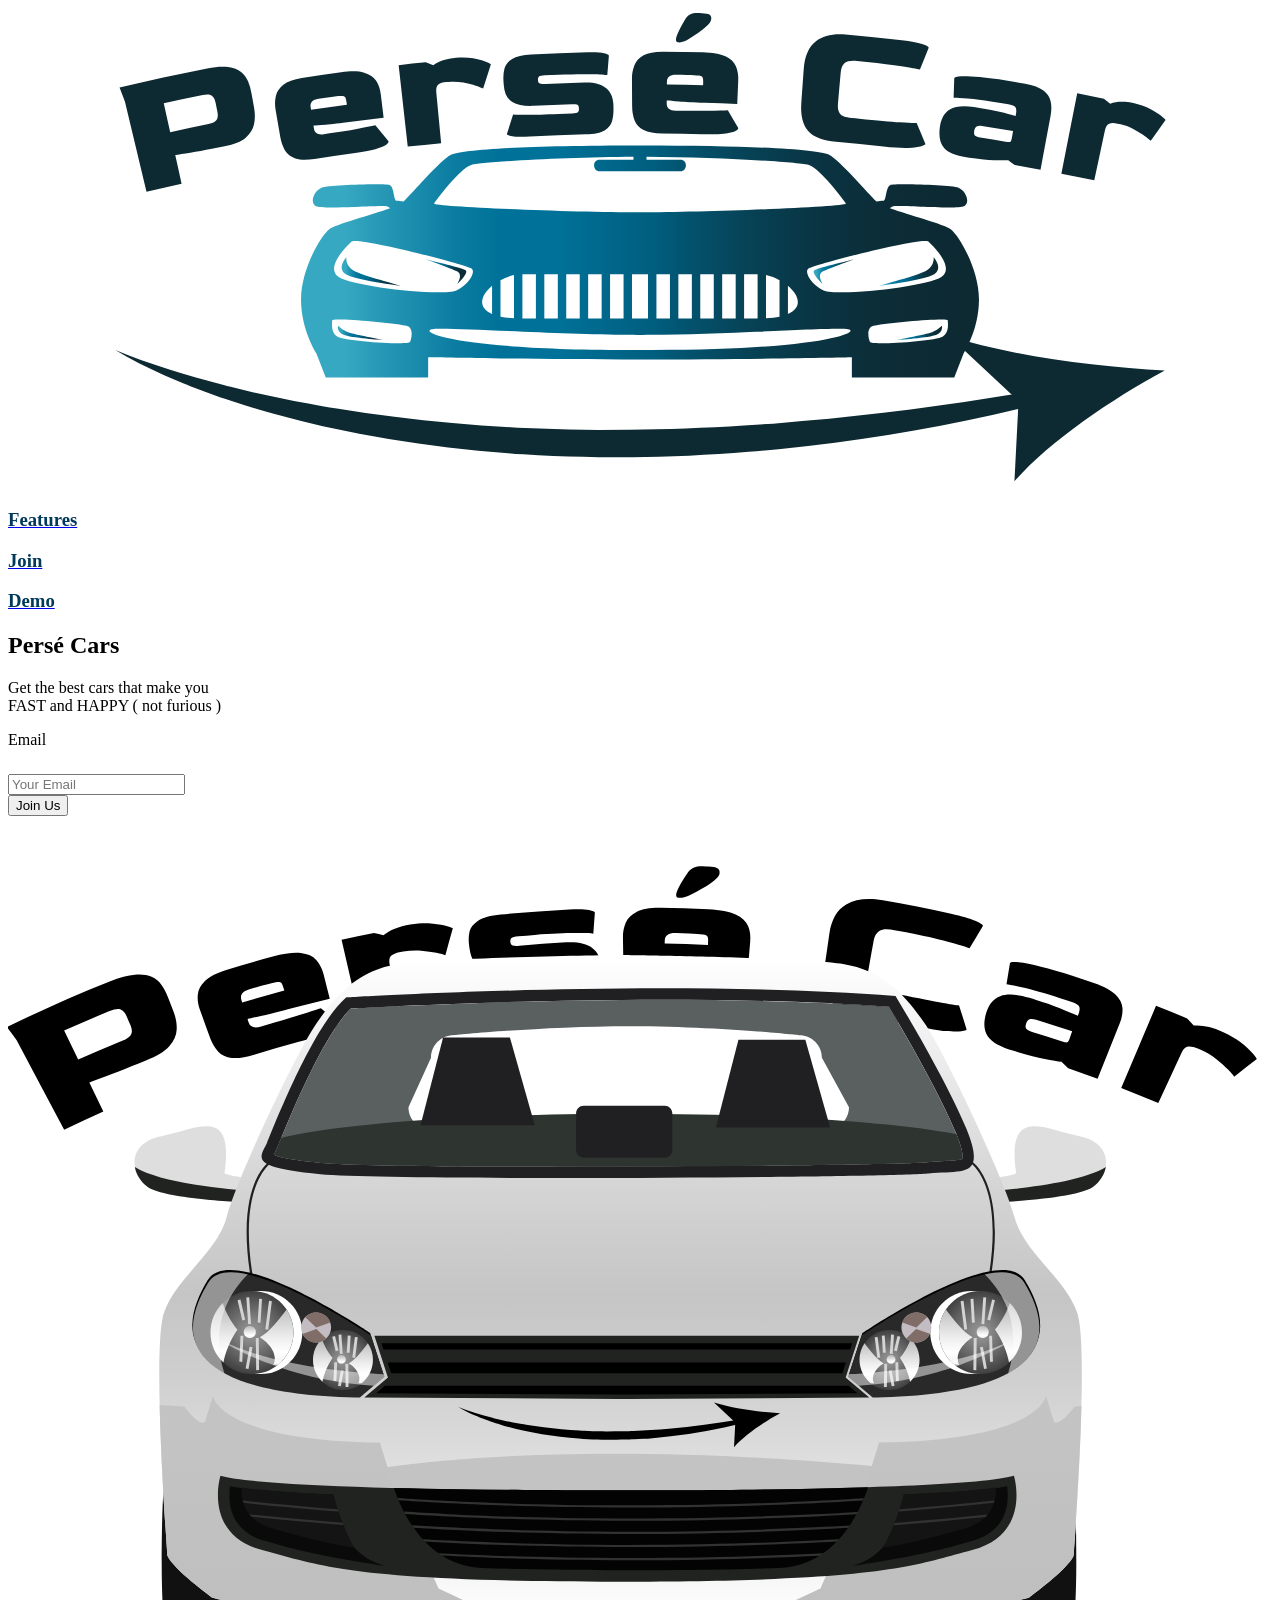
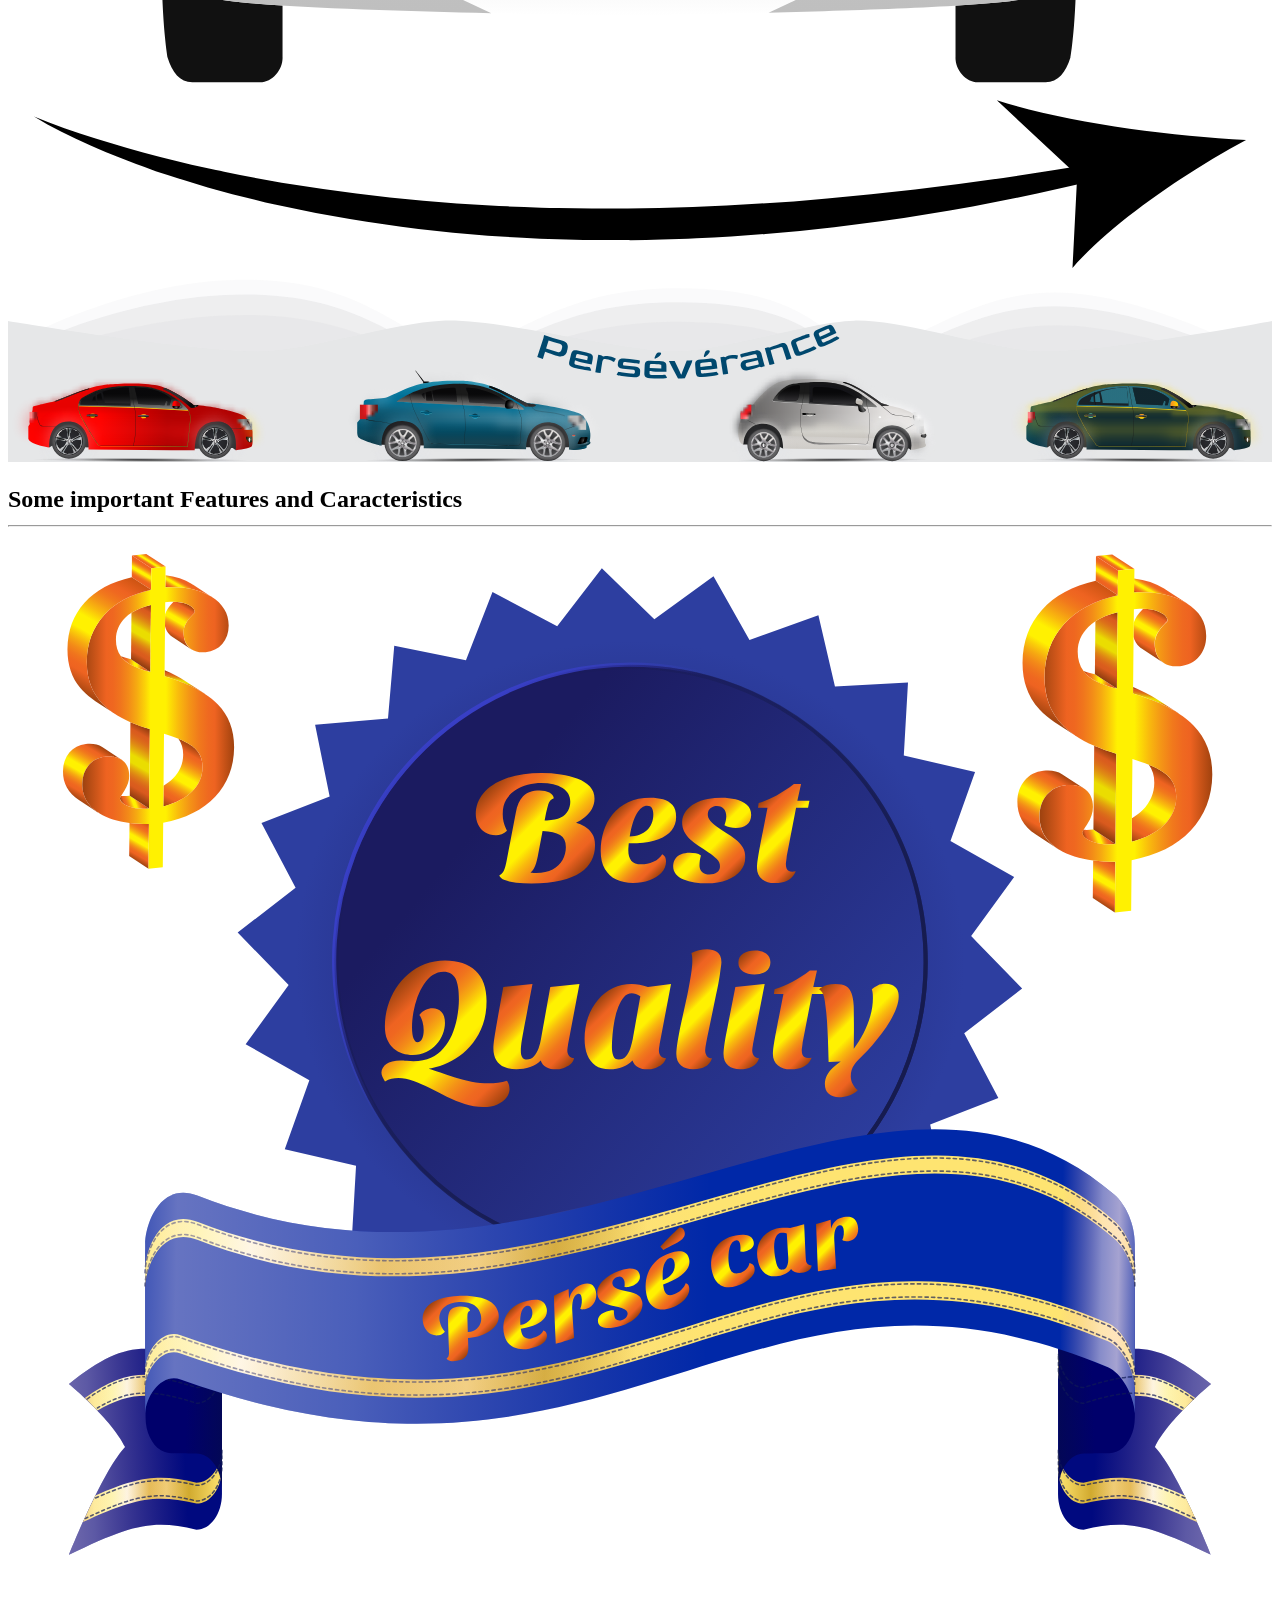
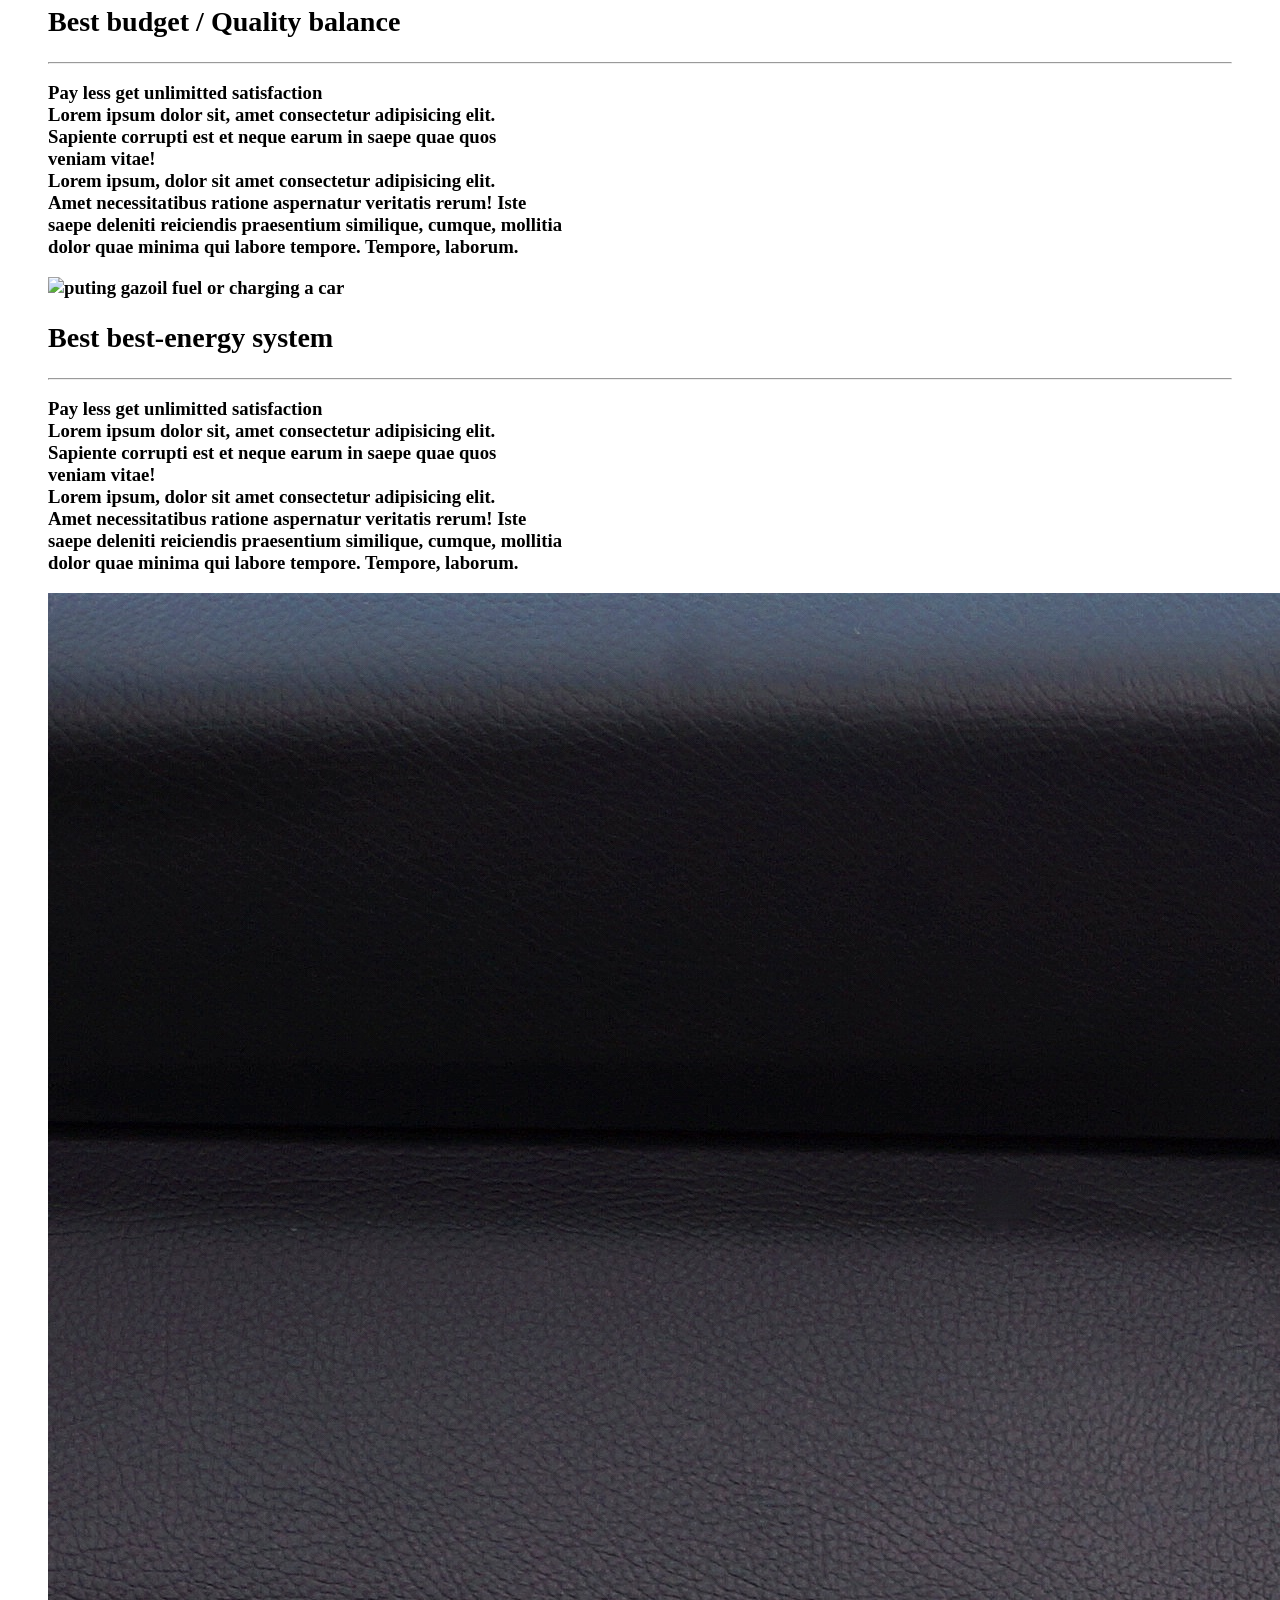
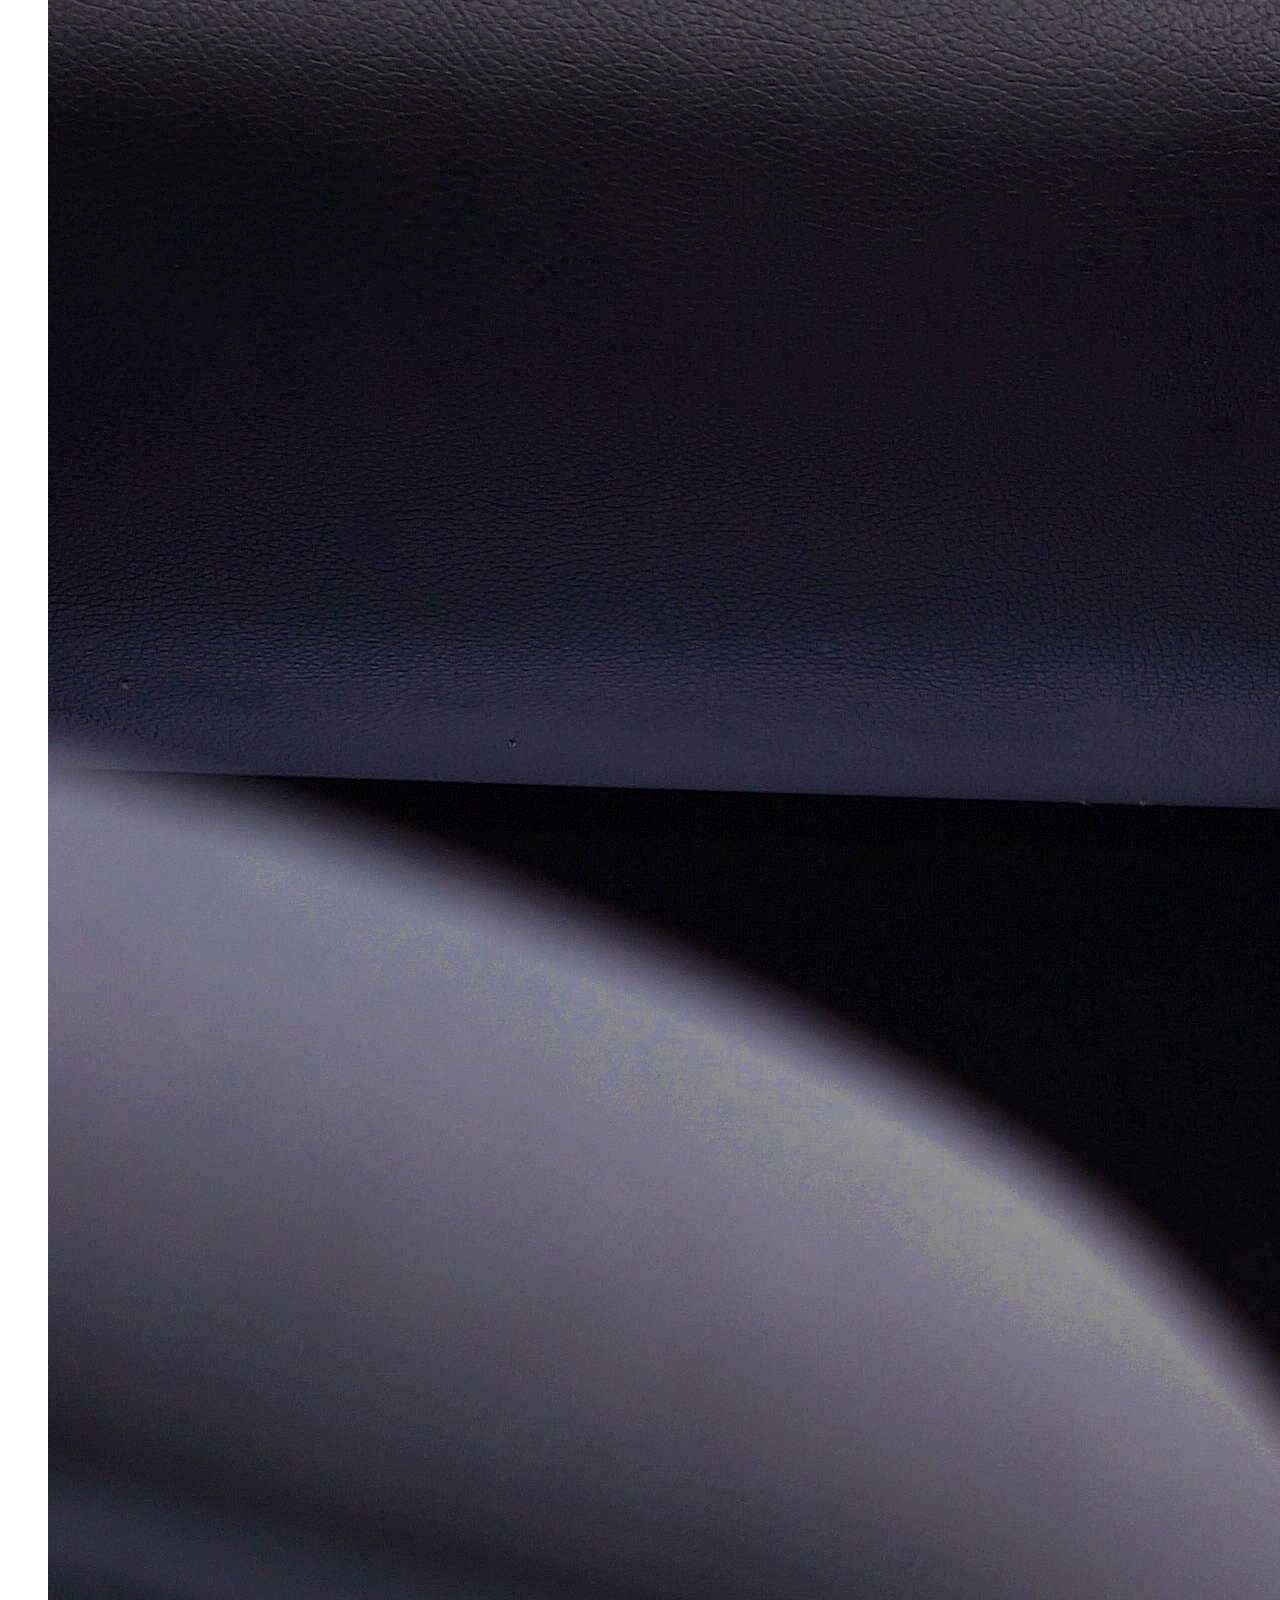
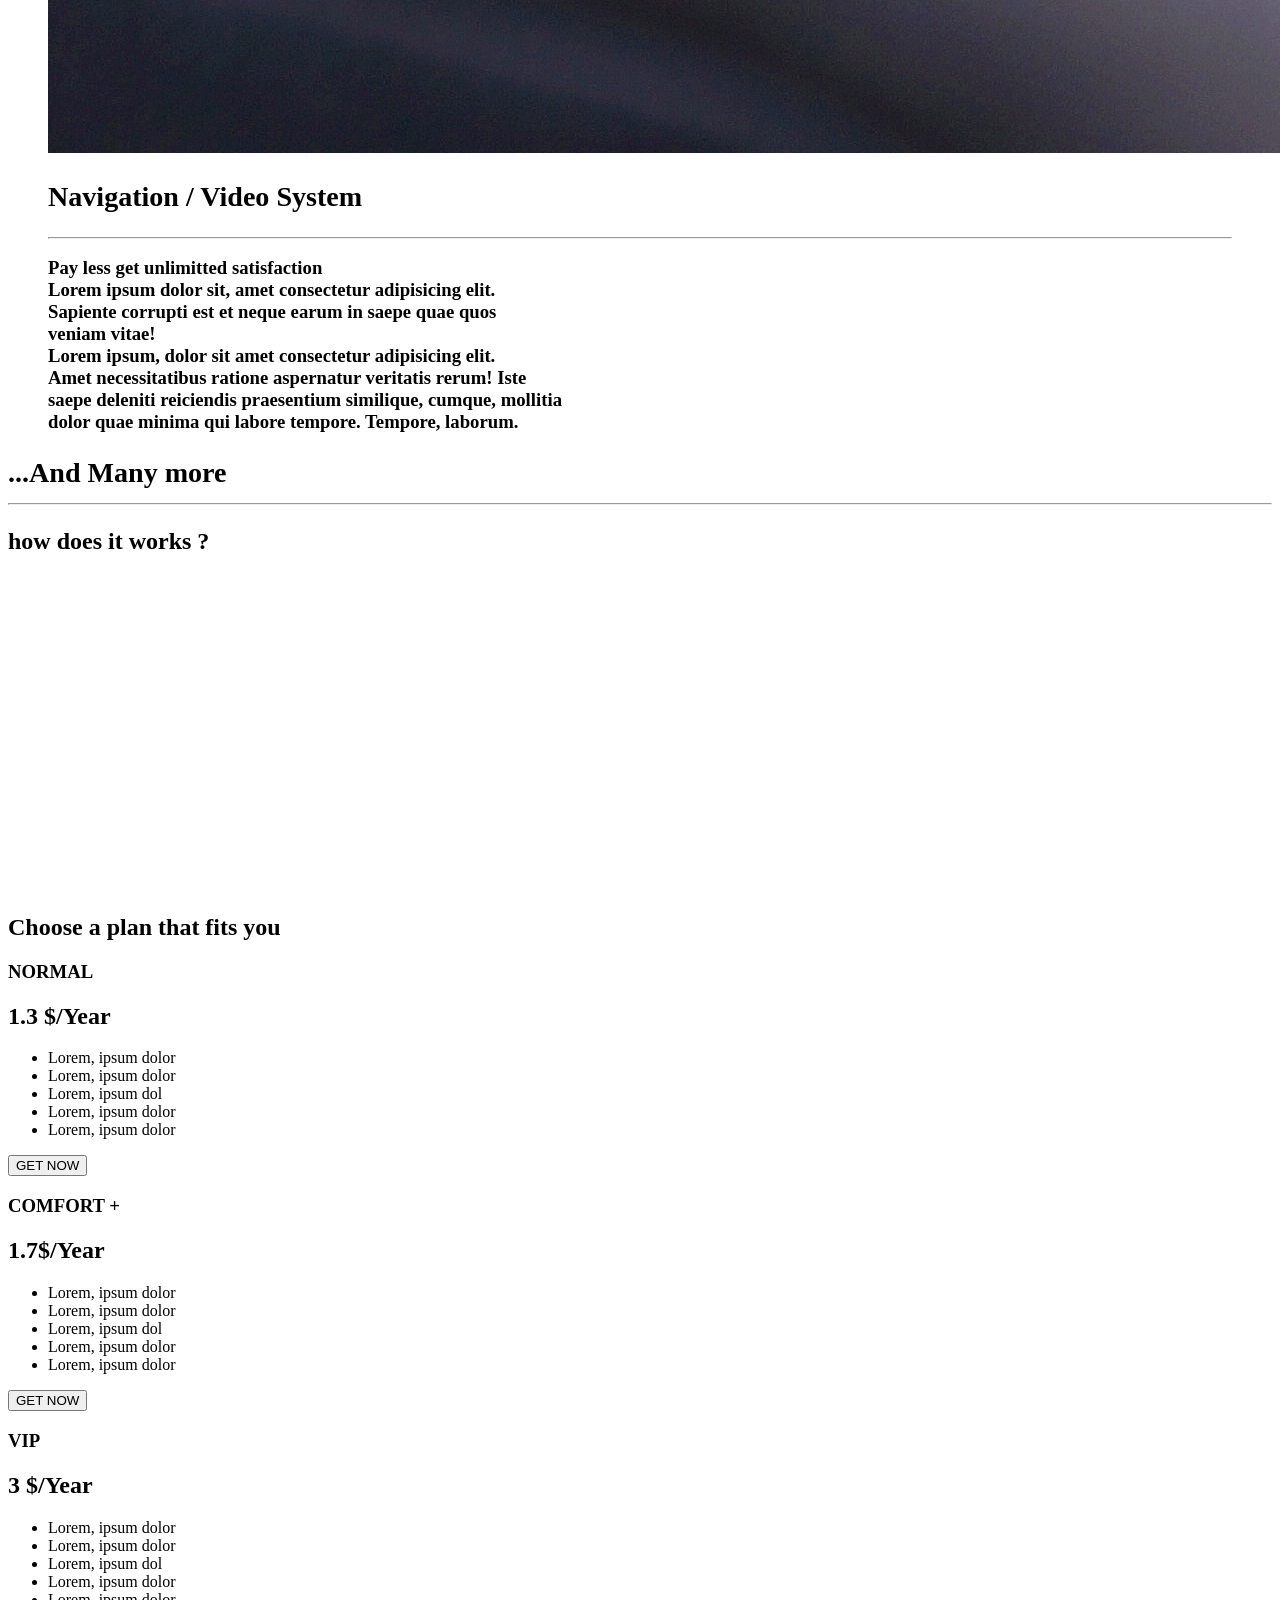
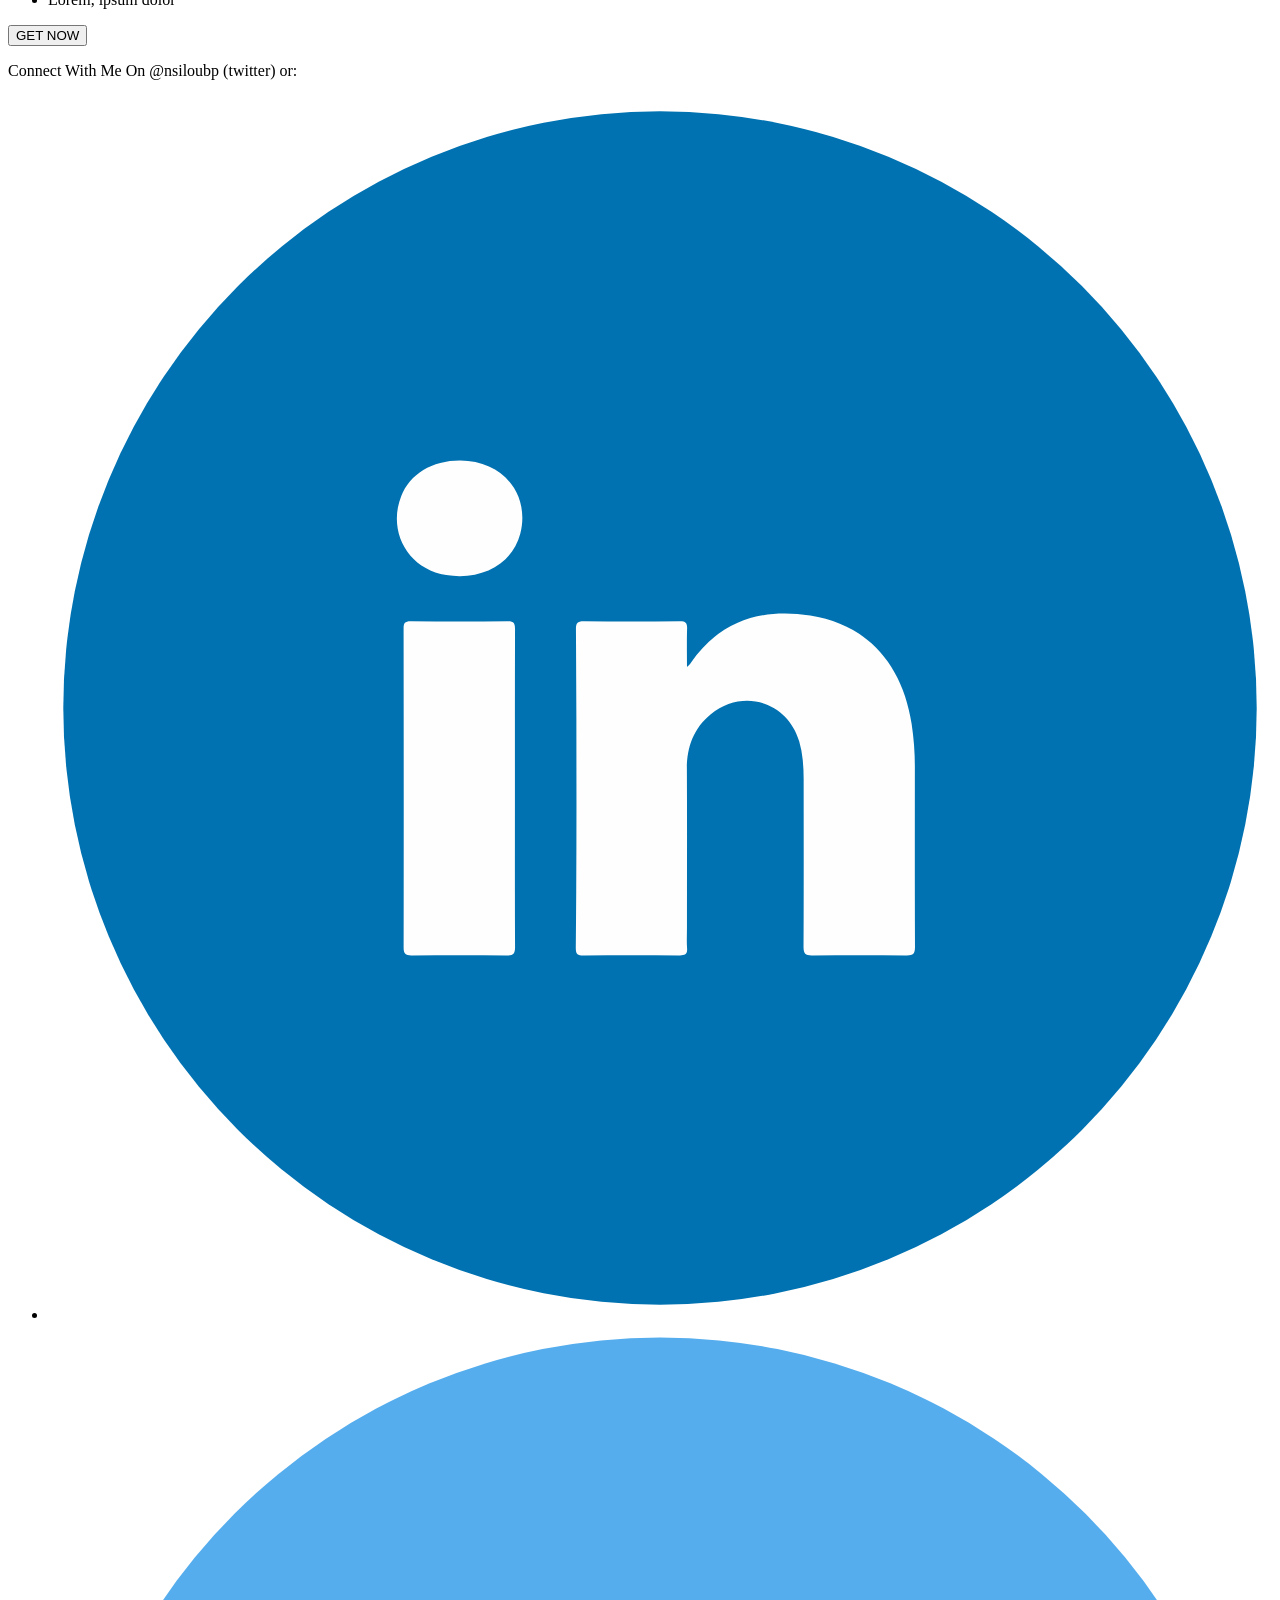
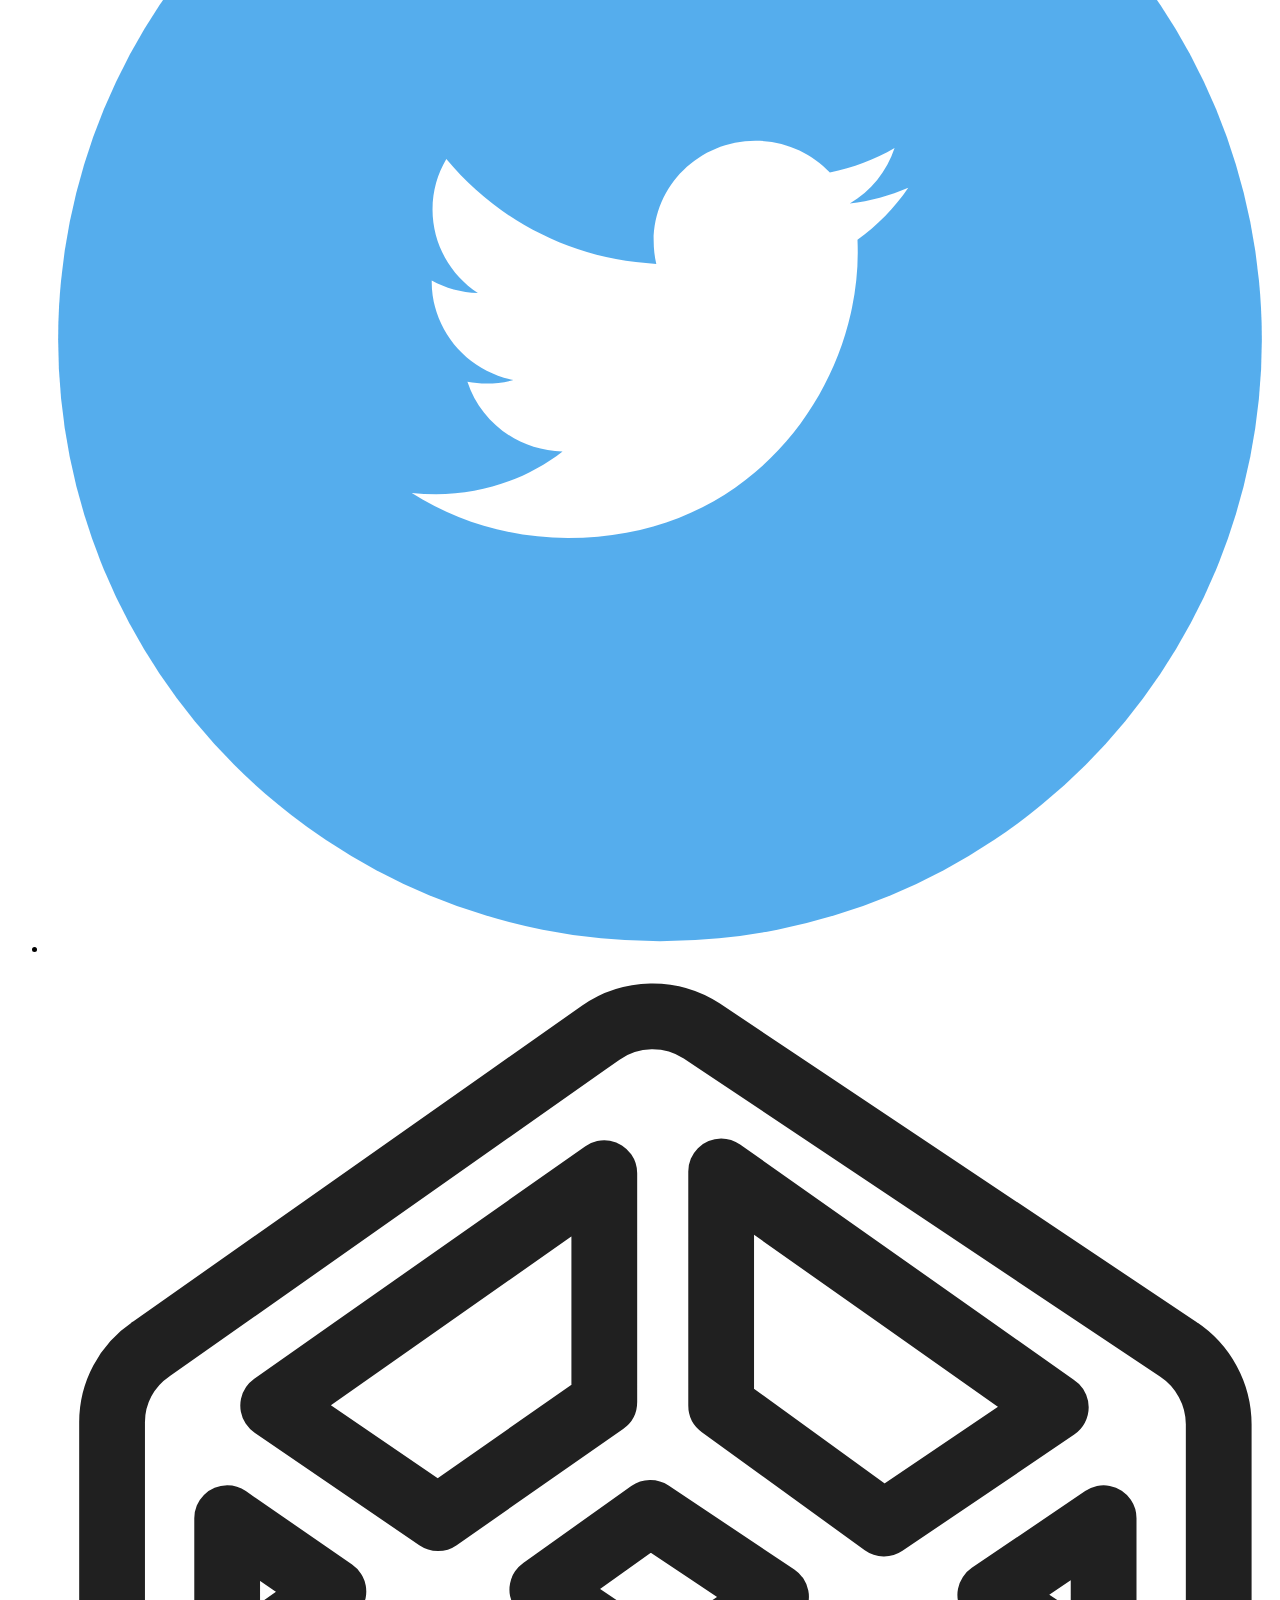
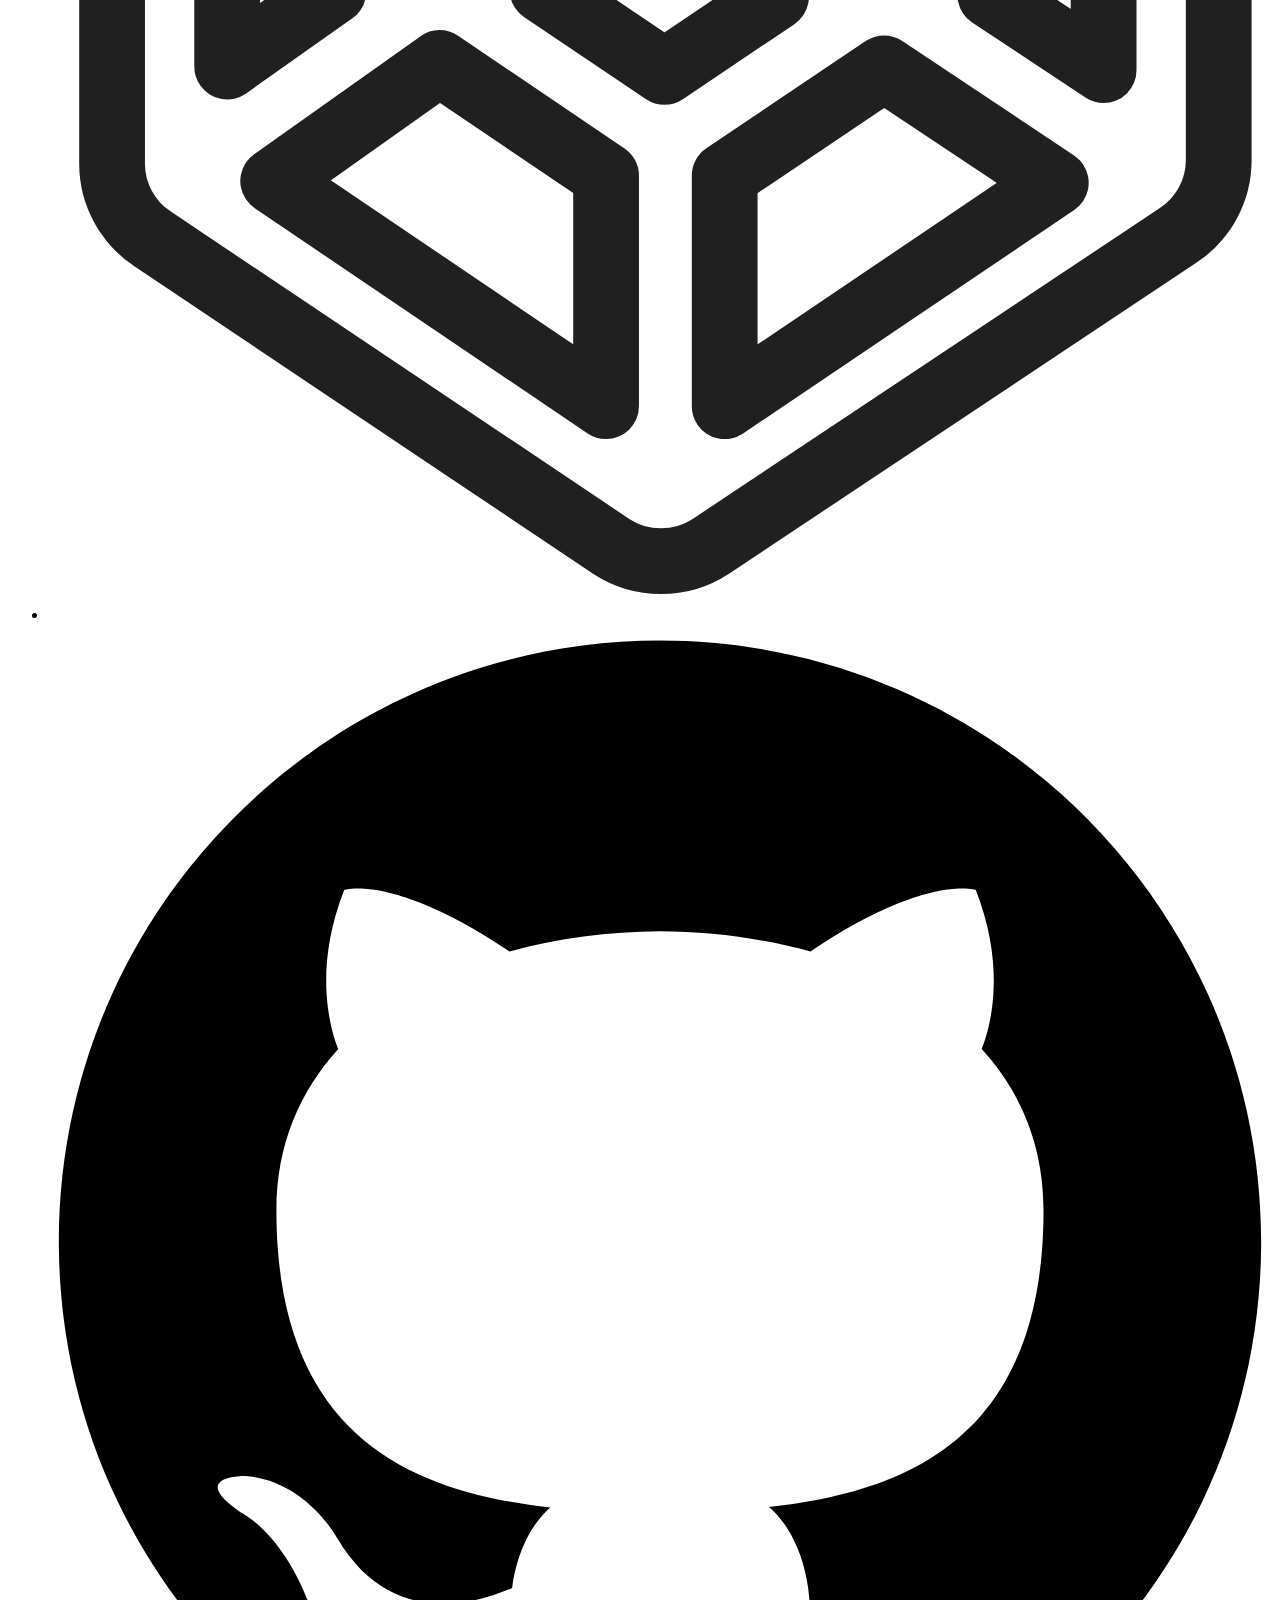
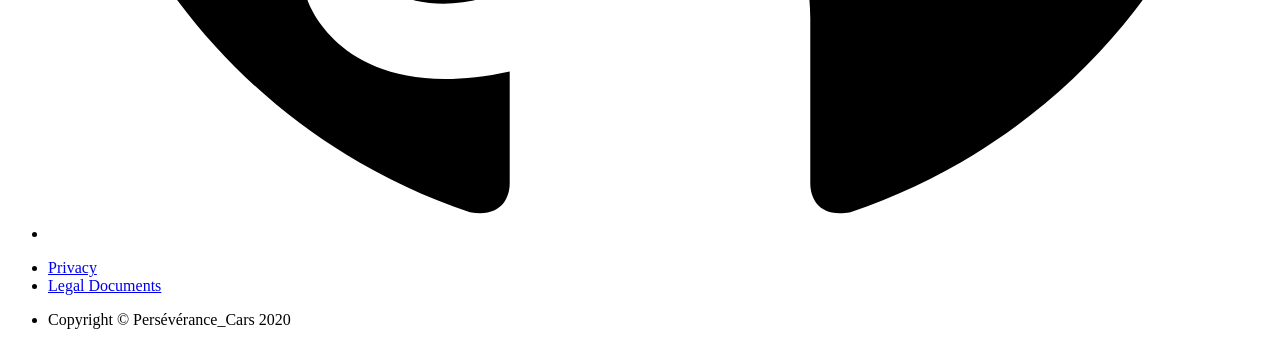
==== commit 6febbc73: "Add files via upload" ====
--- a/index.html
+++ b/index.html
@@ -1,7792 +1,7192 @@
-<!DOCTYPE html>
-<html lang="en">
-    <style>
-        /* IMPORT FONTS*/
-    @import url('https://fonts.googleapis.com/css2?family=Amiri&display=swap');
-    
-    
-    /* CUSTOM VARIABLES */
-    :root{
-        --header-color:linear-gradient(115deg,  #001018 15%,  #011d2b 30%, #003752,  #006699);
-        --elmnts-bg:linear-gradient(45deg,  #006699, #00aeff);
-        --under-car:linear-gradient(90deg,#00669908 5%, #0066995d, #0066995d, #00669908 95%);
-        --first-intro-bkg: linear-gradient(45deg, #00486E 45%,  hsl(199, 86%, 30%) 65%, #0D76A8 80.6%, hsl(199, 86%, 36%) 85%,#119ADB 90%);
-        --price-header:linear-gradient(90deg, #E6E7E833 5%,  #9fadb980,  #E6E7E833 95%);
-    
-            /*! MY AWSOME */
-        --hoverize-sub:linear-gradient(45deg,#06a7f5 5%, #ce06e8, #e86406, #abe806, #06a7f5, #ce06e8, #e86406, #abe806 95%,#06a7f5);
-        --hove1:linear-gradient(45deg,#06a7f5 5%, #ce06e8, #e86406, #abe806, #06a7f5, #ce06e8, #e86406, #abe806 95%,#06a7f5);
-        --hove2:linear-gradient(45deg, #ce06e8 5%, #e86406, #abe806, #06a7f5, #ce06e8, #e86406, #abe806,#06a7f5 95%, #06a7f5);
-        --hove3:linear-gradient(45deg,#e86406 5%, #abe806, #06a7f5, #ce06e8, #e86406, #abe806, #06a7f5, #06a7f5 95%, #ce06e8);
-        --hove4:linear-gradient(45deg,#abe806 5%, #06a7f5, #ce06e8, #e86406, #abe806, #06a7f5, #06a7f5, #ce06e8 95%, #e86406);
-        --hove5:linear-gradient(45deg,#06a7f5 5%, #ce06e8, #e86406, #abe806, #06a7f5, #06a7f5, #ce06e8, #e86406 95%, #abe806);
-        --hove6:linear-gradient(45deg,#ce06e8 5%, #e86406, #abe806, #06a7f5, #06a7f5, #ce06e8, #e86406, #abe806 95%, #06a7f5);
-        --hove7:linear-gradient(45deg,#e86406 5%, #abe806, #06a7f5, #06a7f5, #ce06e8, #e86406, #abe806, #06a7f5 95%, #ce06e8);
-        --hove8:linear-gradient(45deg,#06a7f5 5%, #06a7f5, #ce06e8, #e86406, #abe806, #06a7f5, #ce06e8, #e86406 95%, #abe806);
-        --hove9:linear-gradient(45deg,#06a7f5 5%, #ce06e8, #e86406, #abe806, #06a7f5, #ce06e8, #e86406, #abe806 95%, #06a7f5);
-    }
-    
-    /* GLOBAL STYLING */
-    *{
-        box-sizing: border-box;
-        margin: 0;
-        padding:0;
-        text-decoration: none;
-    }
-    li{
-        list-style: none;
-    }
-    /* GLOBAL STYLING ENDS */
-    
-    
-    /* BODY STYLING */
-    
-    body{
-        position: static;
-        background: #ffffff;
-        overflow: auto;
-        z-index: -10;
-        display:flex;
-        flex-direction: column;
-        --gap:100px;
-        margin: 0 0 calc(-1 * ( var(--gap))) 0;
-        font-family: 'Amiri', serif;
-    }
-    body > * {
-        margin: 0 0 var(--gap) 0;
-    }
-    /* BODY STYLING ENDS */
-    
-    
-    
-    /*HEADER GLOBAL STYLING */
-    header{
-        position: fixed;
-        width: 100%;
-        height:auto;
-        display: grid;
-        grid-template-areas: "logo . nav-bar";
-        grid-template-columns:auto 1fr auto;
-        grid-template-rows: 1fr;
-        justify-items: space-between;
-        background: #E6E7E8;
-        top:0;
-        left:0;
-        right:0;
-        padding-right:5%;
-        padding-left:2%;
-        padding-top:1%;
-        outline: none;
-        margin: 0% 0% calc(-1 * (var(--gap))) 0%;
-        z-index: 20;
-    }
-        .logo{
-            grid-area:logo;
-        }
-    
-        .nav-bar{
-            width:100%;
-            grid-area:nav-bar;
-            align-items: center;
-            display:grid;
-            grid-template-areas:
-            "join features tutorial";
-            grid-template-columns: repeat(3, 1fr);
-            grid-template-rows:1fr;
-            column-gap: 15%;
-            row-gap:5%;
-        }
-    /*HEADER GLOBAL STYLING  ENDS */
-    
-    
-    /* HEADER RESPONSIVENESS + ADD ITEMS*/
-    @media (min-width:215px) and (max-width:515px){
-        header{
-            width:100%;
-            display: flex;
-            flex-direction: column;
-            justify-items: center;
-            align-items: center;
-        }
-        .nav-bar{
-            width:100%;
-            justify-items: center;
-            grid-area:nav-bar;
-            display:grid;
-            grid-template-areas:
-            "join features tutorial";
-            grid-template-columns: repeat(3, auto);
-            grid-template-rows:1fr;
-            gap: 5%;
-    
-            background:var(--under-car);
-    
-        }
-        .logo{
-            padding-top: 2%;
-            display:flex;
-            justify-content: center;
-        }
-    }
-    
-    @media (max-width:215px){
-        header{
-            width:100%;
-            display: grid;
-            grid-template-areas: "logo"
-            "nav-bar";
-            grid-template-rows:repeat(2, auto);
-            grid-template-columns: 1fr;
-            justify-items: center;
-        }
-        .logo{
-            grid-area:logo;
-            justify-items: center;
-        }
-        #my-logo{
-            width: 100%;
-        }
-        .nav-bar{
-            display: grid;
-            grid-template-areas: "join" "features" "tutorial";
-            grid-template-rows:repeat(3, auto);
-            grid-template-columns: auto;
-            justify-content: center;
-            align-items: start;
-            margin-bottom: 15%;
-        }
-    
-    }
-    /* HEADER RESPONSIVENESS ENDS */
-    
-    
-    
-    /* HEADER's ITEMS STYLE */
-    
-        /*LOGO's CHILD*/
-    #my-logo{
-        width: 30%;
-        min-width: 150px;
-    }
-    #car_1_{
-        width:100%;
-        height:auto;
-        animation:car-inside 5s infinite;
-    }
-        #car_1_:hover{
-            width:100%;
-            height:auto;
-            position:relative;
-            animation-play-state:paused;
-        }
-        /*LOGO's CHILD ENDS*/
-    
-        /*NAV-BAR's CHILD*/
-    .nav-elt1{
-        display: inline-block;
-        grid-area: join;
-        text-decoration: none;
-        
-    
-    }
-    .nav-elt2{
-        display: inline-block;
-        grid-area: features;
-    }
-    .nav-elt3{
-        display: inline-block;
-        grid-area: tutorial;
-    }
-        /*NAV-BAR's CHILD*/
-    
-    /* HEADER's ITEMS STYLE ENDS*/
-    
-    
-    /*HEADER'S ANIMATIONS & HOVERS */
-    @keyframes car-inside{
-        0%{
-            position: relative;
-            transform:scale(0,0);
-            opacity: 0.5;
-            animation-timing-function:cubic-bezier(0.5,0.3,0.6,1);
-    
-        }
-        50%{
-            position: relative;
-            transform:scale(1,1);
-            opacity: 1;
-            animation-timing-function:cubic-bezier(0.5,0.01,0.8,1);
-        }
-        100%{
-            position: relative;
-            transform:scale(5,5);
-            opacity: 1;        
-        }
-    }
-    @keyframes car-anim{
-        0%{
-            position: relative;
-            transform:scale(0,0);
-            opacity: 0;
-        }
-        100%{
-            position: relative;
-            transform:scale(1,1);
-            opacity: 1;        
-        }
-    }
-    #go_2_ path:nth-child(n),  #Perseverance path:nth-child(n){
-        fill:#00486E;
-    }
-    #go_2_:hover path:nth-child(n){
-        fill: #ff0000;
-        transition-duration:0.3s;
-    }
-    #car_1_:hover path:nth-child(n){
-        fill:#ff00b3;
-        transition-duration:0.5s;
-    
-    }
-    #Perseverance:hover path:nth-child(n){
-        fill: #facd07;
-        transition-duration:0.5s;
-    
-    }
-    /*HEADER'S ANIMATIONS & HOVERS ENDS */
-    
-    
-    
-    /* MAIN STYLEING */
-    main{
-        display: flex;
-        flex-direction:column;
-        padding-bottom: 0;
-        padding-top:0;
-        --main-gap:calc(10% + 200px);
-        margin: calc(-1 * (var(--gap))) 0  var(--main-gap) 0;
-    }
-    main > * {
-        margin: 0 0 var(--main-gap) 0;
-    }
-        /* MAIN > INTRO */
-        .intro{
-            width: 100%;
-            display:flex;
-            flex-direction: column;
-        }
-            /* INTRO > FIRST-INTRO */
-            .first-intro{
-                width: 100%;
-                background:var(--first-intro-bkg);
-                color: #e5e5e5;
-            }
-        
-                .phra-form-ill{
-                    width: 100%;
-                    padding-top:295px;
-                    display: grid;
-                    padding-right:5%;
-                    padding-left:5%;
-    
-                    grid-template-columns: repeat(auto-fit, minmax(150px, 1fr));
-                    grid-template-rows: 1fr;
-                    justify-content: space-between;
-                    align-items: start;
-                    gap:10%;
-                    
-                }
-                    .phra-form{
-                        width: 100%;
-                        display:flex;
-                        flex-direction: column;
-                        align-items: center;
-                    }
-                        .phrase{
-                            text-align: center;
-                        }
-                            .title{
-                                font-size: calc(3rem + 3vw);
-                                line-height: calc(3rem + 3vw);
-                            }
-                        form{
-                            width:100%;
-                            padding-top: 5%;
-                            display:flex;
-                            flex-direction:column;
-                            justify-content: center;
-                        }
-                            #email{
-                                max-width: calc(100% - 4px);
-                                padding:2%;
-                                margin-bottom:2%;
-                                outline: none;
-                            }
-                            .hoverize-sub{
-                                width: calc(100% - 4px);
-                                border-radius: 15%;
-                                padding: 3px;
-                                display: inline-flex;
-                                justify-content: center;
-                                align-items: center;
-                                justify-content: center;
-							}
-							#form .hoverize-sub{
-								background:var(--hoverize-sub);
-                        	}
-
-    
-                            .int-submit{
-                                width:100%;
-                                color:#00111a;
-                                background: #e8cd06;
-                                font-weight: 1000;
-                                font-size: 1rem;
-                                outline: none;
-                                border-radius: 15%;
-                                align-self: center;
-                                padding: 3%;
-                            }
-                            [class=hoverize-sub]:hover{
-                                animation:colorful 0.5s infinite linear;
-                                transform:scale(0.99, 0.99);
-                                transition-delay: 0.5s;
-                            }
-                            .int-submit:hover{
-                                transform:scale(0.99, 0.99);
-                                transition-delay: 0.1s;
-                            }
-                            @keyframes colorful{
-                                0%{
-                                    background:var(--hove1);
-                                }
-                                12.5%{
-                                    background:var(--hove2);
-                                }
-                                25%{
-                                    background:var(--hove3);
-                                }
-                                37.5%{
-                                    background:var(--hove4);
-                                }
-                                50%{
-                                    background:var(--hove5);
-                                }
-                                62.5%{
-                                    background:var(--hove6);
-                                }
-                                75%{
-                                    background:var(--hove7);
-                                }
-                                87.5%{
-                                    background:var(--hove8);
-                                }
-                                100%{
-                                    background:var(--hove9);
-                                }
-                            }
-                            .illustrate{
-                                width:100%;
-                                padding-bottom: 50px;
-                            }
-                    .illustrate #rasterize{
-                        width:400px;
-                        height:auto;
-                        max-width:100%;
-                    }
-                .wave-cars{
-                    position:relative;
-                    width:100%;
-                }
-                    .white-wave:hover{
-                        fill:#00aeff91;
-                        animation-play-state: paused;
-                    }
-                    #start-shapes > [class=voitures]:nth-child(n):hover{
-                        animation-play-state: paused;
-                    }
-                    #car1RIGHT, #car2, #car3, #car4LEFT {
-                        animation: cars-move 10s cubic-bezier(0.55, 0.5, 0.45, 0.5) infinite;
-                    }
-                    #car1RIGHT{
-                        animation-duration:10s;
-                    }
-                    #car2{
-                        animation-duration:15s;
-                    }
-                    #car3{
-                        animation-duration:12s;
-                    }
-                    #car4LEFT{
-                        animation-duration:20s;
-                    }
-                    @keyframes cars-move{
-                        0% {
-                            transform: translate3d(-100%, 0, 0);
-                        }
-                        100% {
-                            transform: translate3d(100%, 0, 0);
-                        }
-                        
-                    }
-            /* INTRO > FIRST-INTRO END */
-    
-            /* INTRO >> LAST-INTRO */
-            .last-intro{
-                width:100%;
-                display:flex;
-                flex-direction:column;
-                --gap-lastInt:5%;
-                margin:calc(-1 * (var(--gap-lastInt))) 0% calc(-1 * ( var(--main-gap))) 0% ;
-                padding: 5% 5% 0%;
-                color:  #003959;
-            }
-            .last-intro > *{
-                margin: var(--gap-lastInt) 0% 0% 0%;
-            }
-                .before-feat-txt, .feat4{
-                    display: block;
-                    text-align: center;
-                }
-    
-                .feat-cont{
-                    width:100%;
-                    display:flex;
-                    flex-direction:column;
-    
-                }
-                .feat-cont > *{
-                    margin: var(--gap-lastInt) 0% 0% 0%;
-                }
-        
-                .features{
-                    width:100%;
-                    display:grid;
-                    grid-template-columns: repeat(auto-fit, minmax(150px, 1fr));
-                    grid-template-rows:auto;
-                    align-items: center;
-                    column-gap:10%;
-                }
-                .feats-txt{
-                    width: 100%;
-                    display: flex;
-                    flex-direction: column;
-                }
-                .feat-img{
-                    max-width:100%;
-                    height:auto;
-                    border-radius: 30%;
-    
-                }
-                .feats-txt p{
-                    padding-top:2%;
-                    color:#000a;
-                }
-                .feats-txt h2{
-                    padding-bottom:2%;
-                }
-    
-    
-    
-            /* INTRO >> LAST-INTRO END */
-        /* MAIN > INTRO END */
-    
-        /* MAIN >> DEVEL */
-        .devel{
-            display:flex;
-            flex-direction: column;
-            align-items: center;
-            padding:0% 5%;
-            margin: 0% 0% calc(-1 * calc(var(--main-gap) - var(--gap))) 0%;
-    
-        }
-            .mbdd-vid{
-                min-width:80%;
-                display: flex;
-                flex-direction: column;
-                justify-content: start;
-                align-items: center;
-            }   
-                .vid-intro{
-                    color:  #003959;
-                    padding-top:10%;
-                }
-                iframe{
-                    width:calc(60vw );
-                    height: 35vw;
-                }
-            .pricing{
-                width:100%;
-                height:auto;
-                display:flex;
-                flex-direction:column;
-                display: flex;
-                flex-direction: column;
-                align-items: center;
-    
-            }   .price-title{
-                padding:5% 1% 2%;
-            }
-                .arrange-prices{
-                    width:100%;
-                    display: grid;
-                    grid-template-columns:repeat(auto-fit, minmax(150px, 1fr));
-                    gap:5%;
-					justify-content: center;
-					padding-top:10%;
-                }
-                .price-title h2{
-                    color:  #003959;
-                    width: 100%;
-                    justify-self: center;
-                }
-                    .price{
-                        width:100%;
-                        display:flex;
-                        flex-direction:column;
-                        justify-items: stretch;
-                        background:var(--price-col);
-                        background: #E6E7E8;
-                        border-radius: 5%;
-                        box-shadow: 5px 5px 20px 10px #033effaa ;
-                        text-align:center;
-                        padding:5%;
-                        justify-content: flex-end;
-                        line-height:2rem;
-					}
-					.price .hoverize-sub{
-                        background:#275aff;
-                    }
-
-                        .price .price-header{
-                            background:var(--price-header);
-                            border-radius: 30%;
-                        }
-    
-        /* MAIN >> DEVEL END */
-    /* MAIN STYLEING END */
-    
-    /* FOOTER */
-    footer{
-        display: grid;
-        grid-template-columns: repeat(auto-fit, minmax(150px, 1fr));
-        align-items:start;
-        margin: 0% 0% calc( -1 * (var(--main-gap)));
-        align-items: end;
-        background: #d5d8db;
-        padding:2% 5% 1.5%;
-        color:  #00101a;
-    
-    }
-        .media-foot{
-            width:100%;
-            justify-self: start;
-        }
-        .media-foot p{
-            text-align: center;
-        }
-            .social{
-                width:calc(100% / 2);
-            }
-                .icons{
-                    width:100%;
-                    display: grid;
-                    grid-template-columns: repeat(auto-fit, minmax(38px, 1fr));
-                    gap:1%;
-                    justify-items: center;
-                }
-                        .foot-icon{
-                            width: calc(20px + 3vmin);
-                            max-width:100%;
-                            height:auto;
-                            border-radius: 50%;
-                        }
-        .pro-foot{
-            justify-self: end;
-            color:#000000;
-        }
-    
-    /* FOOTER END*/
-    
-    </style>
-    
-    <head>
-		<meta charset="UTF-8">
-		<meta name="viewport" content="width=device-width, initial-scale=1.0">
-		<title>PERSEVERANCE Landing Page</title>
-	</head>
-
-    <body>
-
-
-        <header id="header" class="head-bkg">
-
-            <div class="logo">
-				<img id="header-img" src="https://HAPPY_CODING_BITCHES" style="display: none;">
-				<?xml version="1.0" encoding="iso-8859-1"?>
-				<svg version="1.1" id="my-logo" xmlns="http://www.w3.org/2000/svg" xmlns:xlink="http://www.w3.org/1999/xlink" x="0px" y="0px"
-					 viewBox="0 0 965 365" enable-background="new 0 0 965 365" xml:space="preserve">
-				<g id="go_2_">
-					<path fill="#0D2932" d="M786.728,302.356c-56.858,14.285-115.742,25.198-175.891,32.087l-22.583,2.501
-						c-7.556,0.723-15.145,1.318-22.727,1.936c-7.587,0.6-15.155,1.307-22.792,1.661c-7.62,0.441-15.244,0.867-22.874,1.25
-						c-3.809,0.235-7.638,0.326-11.466,0.427l-11.481,0.318c-7.657,0.177-15.301,0.533-22.984,0.423l-23.019-0.033
-						c-3.835,0.005-7.678-0.167-11.517-0.242l-11.518-0.307c-3.839-0.128-7.677-0.208-11.514-0.377l-11.51-0.626l-11.506-0.628
-						l-5.753-0.315l-5.743-0.456l-22.952-1.913l-22.869-2.473c-30.416-3.673-60.592-8.578-90.12-15.086
-						c-3.688-0.822-7.398-1.569-11.061-2.454l-10.966-2.681c-7.327-1.733-14.522-3.772-21.744-5.713
-						c-3.621-0.947-7.179-2.033-10.738-3.106l-10.673-3.205c-3.526-1.126-7.04-2.272-10.541-3.43l-5.252-1.733
-						c-1.743-0.591-3.464-1.22-5.195-1.827c-3.453-1.233-6.924-2.429-10.351-3.69l-10.191-3.915c-1.703-0.64-3.384-1.316-5.053-2.007
-						l-5.008-2.064c-3.349-1.355-6.628-2.807-9.904-4.252c-13.058-5.815-25.814-12.042-37.375-19.233
-						c13.155,5.575,26.887,10.251,40.712,14.663c13.856,4.366,27.853,8.415,42.062,12.011c1.77,0.458,3.528,0.935,5.306,1.376
-						l5.356,1.281l10.685,2.582l10.768,2.387l5.376,1.192c1.791,0.399,3.614,0.728,5.413,1.108c7.225,1.456,14.396,3.007,21.691,4.252
-						l10.88,1.994c3.621,0.673,7.294,1.21,10.935,1.821c29.176,4.757,58.613,8.435,88.193,11.047l22.201,1.826l22.259,1.317l5.56,0.346
-						l5.573,0.223l11.143,0.446l11.14,0.447c3.716,0.111,7.436,0.132,11.152,0.203c7.434,0.108,14.867,0.355,22.301,0.403l22.302-0.076
-						c7.435,0.04,14.863-0.207,22.293-0.362l11.145-0.254c3.715-0.08,7.432-0.149,11.137-0.361c14.822-0.771,29.705-1.115,44.485-2.288
-						l22.218-1.456l22.15-1.914c59.068-5.205,117.738-13.097,175.929-22.999c3.919-0.668,7.94,1.052,8.984,3.841
-						C792.184,298.852,790.181,301.477,786.728,302.356z"/>
-					<g>
-						<path fill="#0D2932" d="M883.143,276.712c-51.97-2.568-119.028-11.471-164.747-26.199l53.119,49.557l-3.138,61.317
-							C794.081,331.715,842.244,298.701,883.143,276.712z"/>
-					</g>
-				</g>
-				<g id="car_1_">
-					
-						<linearGradient id="SVGID_1_" gradientUnits="userSpaceOnUse" x1="254.7688" y1="164.8415" x2="299.6365" y2="164.8415" gradientTransform="matrix(1 0 0 -1 0 366)">
-						<stop  offset="0.0651" style="stop-color:#36A8C1"/>
-						<stop  offset="0.1015" style="stop-color:#2B9DB9"/>
-						<stop  offset="0.2242" style="stop-color:#0C7DA1"/>
-						<stop  offset="0.2921" style="stop-color:#007198"/>
-						<stop  offset="0.2938" style="stop-color:#007198"/>
-						<stop  offset="0.3798" style="stop-color:#007198"/>
-						<stop  offset="0.5212" style="stop-color:#005E7E"/>
-						<stop  offset="0.5728" style="stop-color:#03526D"/>
-						<stop  offset="0.6706" style="stop-color:#074053"/>
-						<stop  offset="0.7714" style="stop-color:#0A3341"/>
-						<stop  offset="0.8762" style="stop-color:#0C2C36"/>
-						<stop  offset="0.9909" style="stop-color:#0D2932"/>
-					</linearGradient>
-					<path fill="url(#SVGID_1_)" d="M263.691,200.408c-6.29-3.645-5.391-10.077-5.391-10.077s-7.638,8.362-0.449,12.864
-						s41.785,8.791,41.785,8.791S269.981,204.052,263.691,200.408z"/>
-					
-						<linearGradient id="SVGID_2_" gradientUnits="userSpaceOnUse" x1="319.4035" y1="164.735" x2="349.874" y2="164.735" gradientTransform="matrix(1 0 0 -1 0 366)">
-						<stop  offset="0.0651" style="stop-color:#36A8C1"/>
-						<stop  offset="0.1015" style="stop-color:#2B9DB9"/>
-						<stop  offset="0.2242" style="stop-color:#0C7DA1"/>
-						<stop  offset="0.2921" style="stop-color:#007198"/>
-						<stop  offset="0.2938" style="stop-color:#007198"/>
-						<stop  offset="0.3798" style="stop-color:#007198"/>
-						<stop  offset="0.5212" style="stop-color:#005E7E"/>
-						<stop  offset="0.5728" style="stop-color:#03526D"/>
-						<stop  offset="0.6706" style="stop-color:#074053"/>
-						<stop  offset="0.7714" style="stop-color:#0A3341"/>
-						<stop  offset="0.8762" style="stop-color:#0C2C36"/>
-						<stop  offset="0.9909" style="stop-color:#0D2932"/>
-					</linearGradient>
-					<path fill="url(#SVGID_2_)" d="M343.216,210.484c0,0,9.435-8.79,5.841-10.506c-3.595-1.715-29.654-7.932-29.654-7.932
-						s18.421,6.646,23.363,9.005C347.71,203.409,343.216,210.484,343.216,210.484z"/>
-					
-						<linearGradient id="SVGID_3_" gradientUnits="userSpaceOnUse" x1="251.8607" y1="117.8885" x2="286.6065" y2="117.8885" gradientTransform="matrix(1 0 0 -1 0 366)">
-						<stop  offset="0.0651" style="stop-color:#36A8C1"/>
-						<stop  offset="0.1015" style="stop-color:#2B9DB9"/>
-						<stop  offset="0.2242" style="stop-color:#0C7DA1"/>
-						<stop  offset="0.2921" style="stop-color:#007198"/>
-						<stop  offset="0.2938" style="stop-color:#007198"/>
-						<stop  offset="0.3798" style="stop-color:#007198"/>
-						<stop  offset="0.5212" style="stop-color:#005E7E"/>
-						<stop  offset="0.5728" style="stop-color:#03526D"/>
-						<stop  offset="0.6706" style="stop-color:#074053"/>
-						<stop  offset="0.7714" style="stop-color:#0A3341"/>
-						<stop  offset="0.8762" style="stop-color:#0C2C36"/>
-						<stop  offset="0.9909" style="stop-color:#0D2932"/>
-					</linearGradient>
-					<path fill="url(#SVGID_3_)" d="M252.01,242.644c0,0-1.348,4.502,4.044,6.861c5.391,2.359,30.552,4.074,30.552,4.074
-						s-19.769-3.859-25.16-5.36C256.053,246.718,252.01,242.644,252.01,242.644z"/>
-					
-						<linearGradient id="SVGID_4_" gradientUnits="userSpaceOnUse" x1="223.7045" y1="172.4525" x2="741.2955" y2="172.4525" gradientTransform="matrix(1 0 0 -1 0 366)">
-						<stop  offset="0.0651" style="stop-color:#36A8C1"/>
-						<stop  offset="0.1015" style="stop-color:#2B9DB9"/>
-						<stop  offset="0.2242" style="stop-color:#0C7DA1"/>
-						<stop  offset="0.2921" style="stop-color:#007198"/>
-						<stop  offset="0.2938" style="stop-color:#007198"/>
-						<stop  offset="0.3798" style="stop-color:#007198"/>
-						<stop  offset="0.5212" style="stop-color:#005E7E"/>
-						<stop  offset="0.5728" style="stop-color:#03526D"/>
-						<stop  offset="0.6706" style="stop-color:#074053"/>
-						<stop  offset="0.7714" style="stop-color:#0A3341"/>
-						<stop  offset="0.8762" style="stop-color:#0C2C36"/>
-						<stop  offset="0.9909" style="stop-color:#0D2932"/>
-					</linearGradient>
-					<path fill="url(#SVGID_4_)" d="M673.294,152.916c0.763-0.698,1.598-1.277,2.471-1.541c3.293-0.995,48.928,2.587,54.103,0
-						c5.175-2.587,1.411-11.941-4.234-14.13c-5.646-2.189-48.928-3.383-52.221-1.99c-3.293,1.393-2.823,12.14-5.175,11.941
-						c-1.002-0.085-3.111,0.232-5.205,0.619c-6.766-6.551-28.182-31.454-35.86-35.525c-8.087-4.288-56.611-7.29-144.674-7.29
-						s-136.587,3.001-144.674,7.29c-7.678,4.071-29.094,28.973-35.859,35.525c-2.094-0.387-4.204-0.704-5.206-0.619
-						c-2.352,0.199-1.882-10.548-5.175-11.941c-3.293-1.393-46.576-0.199-52.221,1.99c-5.646,2.189-9.409,11.543-4.234,14.13
-						c5.175,2.587,50.81-0.995,54.103,0c0.873,0.264,1.708,0.843,2.471,1.541c-14.795,5.259-41.625,12.368-46.434,15.975
-						c-6.29,4.717-21.566,30.444-21.566,53.6s11.682,41.165,11.682,41.165l7.189,18.439h78.178v-15.437c0,0,79.975,1.715,161.747,1.715
-						s161.747-1.715,161.747-1.715v15.437h78.178l7.189-18.439c0,0,11.681-18.01,11.681-41.165s-15.276-48.883-21.566-53.6
-						C714.919,165.284,688.089,158.175,673.294,152.916z M353.101,120.008c7.832-2.492,72.982-6.19,124.426-6.421v2.243
-						c0,0-19.888,0-25.854,0s-5.303,8.814,0,8.814s30.825,0,30.825,0s25.523,0,30.826,0c5.303,0,5.966-8.814,0-8.814
-						c-5.966,0-25.854,0-25.854,0v-2.243c51.444,0.231,116.593,3.929,124.426,6.421c8.087,2.573,26.059,26.585,27.857,29.158
-						c1.797,2.573-106.933,6.861-157.254,6.861s-159.051-4.288-157.254-6.861C327.042,146.593,345.014,122.581,353.101,120.008z
-						 M369.557,212.093v21.554C357.958,228.642,361.066,219.16,369.557,212.093z M375.984,207.781c3.221-1.737,6.741-3.09,10.305-3.86
-						v32.958c-3.959-0.224-7.409-0.641-10.305-1.251V207.781z M392.716,203.195c3.825,0,7.16,0,10.305,0v33.875
-						c-3.403,0-6.833,0-10.305,0V203.195z M409.449,203.195c3.281,0,6.591,0,10.305,0v33.875c-3.374,0-6.82,0-10.305,0V203.195z
-						 M426.181,203.195c3.069,0,6.455,0,10.305,0v33.875c-3.353,0-6.78,0-10.305,0V203.195z M442.913,203.195c3.139,0,6.559,0,10.305,0
-						v33.875c-3.299,0-6.737,0-10.305,0V203.195z M459.645,203.195c3.209,0,6.636,0,10.305,0v33.875c-3.192,0-6.642,0-10.305,0V203.195z
-						 M476.377,203.195c1.98,0,4.01,0,6.122,0s4.142,0,6.122,0v33.875c-2.2,0-4.271,0-6.122,0c-1.85,0-3.923,0-6.122,0V203.195z
-						 M495.049,203.195c3.669,0,7.096,0,10.305,0v33.875c-3.663,0-7.112,0-10.305,0V203.195z M511.781,203.195c3.746,0,7.165,0,10.304,0
-						v33.875c-3.568,0-7.005,0-10.304,0V203.195z M528.513,203.195c3.85,0,7.235,0,10.304,0v33.875c-3.525,0-6.951,0-10.304,0V203.195z
-						 M545.245,203.195c3.714,0,7.023,0,10.304,0v33.875c-3.485,0-6.93,0-10.304,0V203.195z M561.977,203.195c3.144,0,6.479,0,10.304,0
-						v33.875c-3.472,0-6.901,0-10.304,0V203.195z M578.71,203.921c3.563,0.771,7.084,2.124,10.304,3.86v27.847
-						c-2.896,0.61-6.345,1.027-10.304,1.251V203.921z M595.442,212.093c8.491,7.067,11.598,16.549,0,21.553V212.093z M306.824,255.08
-						c-1.348,2.573-49.872-0.965-55.264-4.181s-4.044-10.613-4.044-12.542s41.111,1.286,56.611,4.181
-						C309.914,243.618,308.171,252.507,306.824,255.08z M252.459,205.451c-10.783-7.273,6.29-23.733,9.884-27.178
-						c3.595-3.445,76.381,14.546,90.758,20.288c5.863,2.342-3.342,14.204-10.783,17.034C329.738,220.38,263.242,212.724,252.459,205.451
-						z M491.466,261.083c-3.133,0-6.094-0.009-8.967-0.021c-2.874,0.013-5.834,0.021-8.967,0.021
-						c-131.093,0-160.225-14.15-149.821-15.866c10.405-1.715,99.881,4.288,149.821,4.288c2.569,0,5.619,0.081,8.967,0.227
-						c3.348-0.146,6.398-0.227,8.967-0.227c49.94,0,139.417-6.003,149.821-4.288C651.692,246.932,622.56,261.083,491.466,261.083z
-						 M622.68,215.594c-7.442-2.83-16.647-14.692-10.783-17.034c14.377-5.742,87.164-23.733,90.758-20.288s20.667,19.905,9.884,27.178
-						C701.757,212.724,635.261,220.38,622.68,215.594z M713.438,250.899c-5.391,3.216-53.916,6.754-55.263,4.181
-						c-1.348-2.573-3.091-11.462,2.696-12.542c15.501-2.894,56.612-6.11,56.612-4.181S718.83,247.683,713.438,250.899z"/>
-					
-						<linearGradient id="SVGID_5_" gradientUnits="userSpaceOnUse" x1="665.3635" y1="164.8425" x2="710.2312" y2="164.8425" gradientTransform="matrix(1 0 0 -1 0 366)">
-						<stop  offset="0.0651" style="stop-color:#36A8C1"/>
-						<stop  offset="0.1015" style="stop-color:#2B9DB9"/>
-						<stop  offset="0.2242" style="stop-color:#0C7DA1"/>
-						<stop  offset="0.2921" style="stop-color:#007198"/>
-						<stop  offset="0.2938" style="stop-color:#007198"/>
-						<stop  offset="0.3798" style="stop-color:#007198"/>
-						<stop  offset="0.5212" style="stop-color:#005E7E"/>
-						<stop  offset="0.5728" style="stop-color:#03526D"/>
-						<stop  offset="0.6706" style="stop-color:#074053"/>
-						<stop  offset="0.7714" style="stop-color:#0A3341"/>
-						<stop  offset="0.8762" style="stop-color:#0C2C36"/>
-						<stop  offset="0.9909" style="stop-color:#0D2932"/>
-					</linearGradient>
-					<path fill="url(#SVGID_5_)" d="M701.307,200.408c-6.29,3.645-35.944,11.577-35.944,11.577s34.596-4.288,41.785-8.791
-						c7.189-4.502-0.449-12.864-0.449-12.864S707.598,196.763,701.307,200.408z"/>
-					
-						<linearGradient id="SVGID_6_" gradientUnits="userSpaceOnUse" x1="615.1246" y1="164.735" x2="645.5955" y2="164.735" gradientTransform="matrix(1 0 0 -1 0 366)">
-						<stop  offset="0.0651" style="stop-color:#36A8C1"/>
-						<stop  offset="0.1015" style="stop-color:#2B9DB9"/>
-						<stop  offset="0.2242" style="stop-color:#0C7DA1"/>
-						<stop  offset="0.2921" style="stop-color:#007198"/>
-						<stop  offset="0.2938" style="stop-color:#007198"/>
-						<stop  offset="0.3798" style="stop-color:#007198"/>
-						<stop  offset="0.5212" style="stop-color:#005E7E"/>
-						<stop  offset="0.5728" style="stop-color:#03526D"/>
-						<stop  offset="0.6706" style="stop-color:#074053"/>
-						<stop  offset="0.7714" style="stop-color:#0A3341"/>
-						<stop  offset="0.8762" style="stop-color:#0C2C36"/>
-						<stop  offset="0.9909" style="stop-color:#0D2932"/>
-					</linearGradient>
-					<path fill="url(#SVGID_6_)" d="M621.782,210.484c0,0-4.493-7.075,0.45-9.433c4.942-2.359,23.363-9.005,23.363-9.005
-						s-26.059,6.217-29.654,7.932C612.346,201.694,621.782,210.484,621.782,210.484z"/>
-					
-						<linearGradient id="SVGID_7_" gradientUnits="userSpaceOnUse" x1="678.3934" y1="117.8885" x2="713.139" y2="117.8885" gradientTransform="matrix(1 0 0 -1 0 366)">
-						<stop  offset="0.0651" style="stop-color:#36A8C1"/>
-						<stop  offset="0.1015" style="stop-color:#2B9DB9"/>
-						<stop  offset="0.2242" style="stop-color:#0C7DA1"/>
-						<stop  offset="0.2921" style="stop-color:#007198"/>
-						<stop  offset="0.2938" style="stop-color:#007198"/>
-						<stop  offset="0.3798" style="stop-color:#007198"/>
-						<stop  offset="0.5212" style="stop-color:#005E7E"/>
-						<stop  offset="0.5728" style="stop-color:#03526D"/>
-						<stop  offset="0.6706" style="stop-color:#074053"/>
-						<stop  offset="0.7714" style="stop-color:#0A3341"/>
-						<stop  offset="0.8762" style="stop-color:#0C2C36"/>
-						<stop  offset="0.9909" style="stop-color:#0D2932"/>
-					</linearGradient>
-					<path fill="url(#SVGID_7_)" d="M703.554,248.219c-5.392,1.501-25.161,5.36-25.161,5.36s25.161-1.715,30.552-4.074
-						c5.391-2.358,4.044-6.861,4.044-6.861S708.945,246.718,703.554,248.219z"/>
-				</g>
-				<g id="Perseverance">
-					<g>
-						<g>
-							<path fill="#0D2932" d="M105.722,140.297c-5.458-22.995-10.952-45.985-16.482-68.97c-1.358-3.552-2.721-7.102-4.087-10.652
-								c22.206-5.288,44.517-10.134,66.915-14.536c6.481-1.274,11.822-1.597,15.995-1.006c4.173,0.593,7.457,1.839,9.852,3.72
-								c2.393,1.884,4.171,4.26,5.339,7.122c1.167,2.864,2.047,5.944,2.644,9.241c0.656,3.617,1.31,7.234,1.964,10.851
-								c0.795,4.396,0.79,8.579,0.003,12.55c-0.789,3.972-2.926,7.431-6.395,10.39c-3.473,2.963-8.842,5.125-16.123,6.549
-								c-3.221,0.63-6.439,1.269-9.656,1.918c-5.874,1.185-11.375,2.186-16.505,2.989c-5.132,0.804-8.969,1.406-11.52,1.773
-								c1.616,7.315,3.228,14.63,4.837,21.945C123.56,136.145,114.633,138.184,105.722,140.297z M123.807,94.792
-								c9.725-2.135,19.47-4.184,29.231-6.147c3.113-0.626,5.163-1.646,6.157-3.075c0.991-1.426,1.227-3.464,0.703-6.113
-								c-0.461-2.328-0.923-4.655-1.385-6.983c-0.525-2.647-1.482-4.475-2.876-5.482c-1.392-1.007-3.718-1.188-6.967-0.536
-								c-9.941,1.998-19.864,4.084-29.767,6.259C120.541,80.074,122.176,87.432,123.807,94.792z"/>
-							<path fill="#0D2932" d="M233.977,115.22c-6.125,0.947-10.968,0.836-14.549-0.371c-3.582-1.204-6.239-3.235-7.968-6.107
-								c-1.73-2.87-2.943-6.321-3.63-10.358c-1.179-6.926-2.361-13.851-3.545-20.777c-0.627-3.668-0.563-7.147,0.204-10.438
-								c0.768-3.289,2.67-6.155,5.72-8.588c3.048-2.429,7.756-4.159,14.115-5.143c9.969-1.542,19.953-2.996,29.948-4.361
-								c7.534-1.029,13.426-0.915,17.652,0.284c4.225,1.204,7.273,3.27,9.146,6.182c1.872,2.915,3.05,6.404,3.544,10.468
-								c0.719,5.912,1.437,11.824,2.153,17.736c-8.276,0.993-16.544,2.047-24.805,3.164c-8.496,1.149-14.957,1.897-19.396,2.172
-								c-4.439,0.278-7.562,0.517-9.366,0.698c0.106,0.69,0.213,1.38,0.319,2.069c0.474,3.695,3.007,5.185,7.606,4.5
-								c1.455-0.216,2.91-0.43,4.365-0.642c7.512-1.095,14.443-2.217,20.8-3.392c6.355-1.173,11.074-2.071,14.15-2.734
-								c3.377,4.035,6.732,8.079,10.065,12.133c0.111,0.925-0.579,1.896-2.066,2.918c-1.488,1.023-4.176,2.075-8.062,3.172
-								c-3.886,1.1-9.456,2.115-16.713,3.102C253.756,112.254,243.86,113.692,233.977,115.22z M231.347,77.778
-								c9.113-1.392,18.238-2.709,27.372-3.951c-0.089-0.645-0.178-1.291-0.267-1.936c-0.254-1.843-0.6-3.11-1.035-3.803
-								c-0.437-0.691-1.527-1.012-3.273-0.96c-1.745,0.055-4.675,0.366-8.779,0.955c-2.769,0.397-5.537,0.801-8.304,1.212
-								c-4.582,0.682-6.585,2.876-6.014,6.552C231.148,76.491,231.248,77.135,231.347,77.778z"/>
-							<path fill="#0D2932" d="M305.177,105.79c-2.3-20.716-4.614-41.43-6.942-62.143c6.878-0.759,13.762-1.477,20.649-2.153
-								c1.936,0.745,3.869,1.493,5.799,2.245c4.186-3.201,9.989-5.138,17.378-5.762c4.86-0.41,9.179-0.264,12.95,0.425
-								c3.768,0.69,6.832,1.516,9.195,2.466c2.361,0.95,3.847,1.642,4.461,2.064c-1.998,6.201-3.971,12.405-5.919,18.612
-								c-1.007-0.578-2.871-1.328-5.596-2.24c-2.728-0.911-5.908-1.711-9.545-2.393c-3.638-0.682-7.433-0.849-11.375-0.499
-								c-0.529,0.047-1.058,0.094-1.586,0.142c-2.692,0.241-4.717,0.873-6.074,1.888c-1.357,1.017-1.892,3.006-1.607,5.969
-								c1.241,12.921,2.477,25.842,3.709,38.764C322.169,103.981,313.669,104.853,305.177,105.79z"/>
-							<path fill="#0D2932" d="M398.365,98.161c-6.282,0.337-10.752,0.284-13.417-0.206c-2.666-0.486-4.021-1.051-4.063-1.703
-								c1.563-4.995,3.142-9.987,4.738-14.978c1.154,0.211,4.557,0.305,10.211,0.321c5.65,0.021,13.874-0.243,24.674-0.673
-								c3.363-0.133,6.727-0.257,10.091-0.37c2.367-0.079,3.852-0.38,4.454-0.912c0.599-0.529,0.88-1.445,0.841-2.749
-								c-0.049-1.58-0.435-2.569-1.163-2.966c-0.727-0.396-2.185-0.56-4.374-0.487c-9.659,0.325-19.316,0.734-28.968,1.226
-								c-6.942,0.354-12.383-0.607-16.35-2.932c-3.966-2.321-6.174-6.768-6.604-13.363c-0.06-0.928-0.12-1.857-0.181-2.786
-								c-0.223-3.434,0.053-6.599,0.839-9.494c0.784-2.892,2.725-5.298,5.827-7.209c3.101-1.907,7.92-3.051,14.443-3.384
-								c14.407-0.734,28.824-1.287,43.245-1.659c5.847-0.15,9.996,0.098,12.443,0.702c2.446,0.607,3.675,1.241,3.685,1.89
-								c-0.404,4.938-0.804,9.877-1.199,14.816c-1.549-0.251-5.435-0.488-11.667-0.666c-6.23-0.174-14.801-0.101-25.701,0.325
-								c-3.424,0.134-6.848,0.279-10.272,0.434c-2.411,0.109-3.918,0.439-4.519,0.979c-0.602,0.542-0.872,1.418-0.813,2.624
-								c0.059,1.209,0.414,2.054,1.064,2.534c0.649,0.482,2.175,0.664,4.575,0.555c9.941-0.45,19.886-0.812,29.834-1.087
-								c7.498-0.206,13.064,1.27,16.668,4.367c3.603,3.101,5.433,7.498,5.517,13.171c0.013,0.884,0.027,1.767,0.039,2.651
-								c0.05,3.349-0.33,6.45-1.137,9.299c-0.805,2.853-2.7,5.185-5.674,7.007c-2.978,1.826-7.743,2.805-14.31,2.986
-								C426.876,96.82,412.616,97.398,398.365,98.161z"/>
-							<path fill="#0D2932" d="M499.577,95.842c-6.195-0.047-10.957-0.934-14.297-2.699c-3.341-1.762-5.636-4.194-6.879-7.306
-								c-1.244-3.11-1.884-6.711-1.91-10.806c-0.044-7.025-0.089-14.049-0.133-21.074c-0.024-3.72,0.605-7.144,1.896-10.269
-								c1.292-3.123,3.636-5.646,7.041-7.558c3.402-1.909,8.33-2.861,14.764-2.812c10.088,0.077,20.176,0.243,30.262,0.497
-								c7.601,0.193,13.397,1.248,17.372,3.11c3.973,1.865,6.644,4.392,8.018,7.566c1.372,3.176,1.967,6.809,1.794,10.899
-								c-0.251,5.95-0.501,11.899-0.752,17.849c-8.328-0.346-16.658-0.63-24.99-0.852c-8.57-0.228-15.066-0.525-19.491-0.965
-								c-4.425-0.437-7.546-0.702-9.356-0.813c-0.007,0.698-0.013,1.396-0.02,2.094c-0.13,3.722,2.131,5.599,6.778,5.661
-								c1.471,0.02,2.942,0.042,4.413,0.066c7.588,0.123,14.61,0.126,21.075-0.014c6.46-0.139,11.264-0.269,14.406-0.431
-								c2.68,4.523,5.337,9.052,7.971,13.588c-0.04,0.93-0.878,1.779-2.508,2.549c-1.635,0.772-4.457,1.378-8.468,1.839
-								c-4.015,0.463-9.674,0.572-16.995,0.383C519.574,96.085,509.576,95.918,499.577,95.842z M503.034,58.466
-								c9.219,0.088,18.437,0.25,27.653,0.488c0.017-0.651,0.034-1.302,0.051-1.953c0.049-1.86-0.087-3.166-0.405-3.919
-								c-0.319-0.752-1.34-1.243-3.073-1.472c-1.73-0.226-4.671-0.388-8.818-0.465c-2.797-0.052-5.594-0.097-8.392-0.135
-								c-4.63-0.062-6.965,1.783-6.999,5.502C503.046,57.164,503.04,57.815,503.034,58.466z M509.981,24.209
-								c0.016-1.208,0.504-2.9,1.47-5.074c0.964-2.172,2.058-4.343,3.276-6.512c1.221-2.166,2.188-3.803,2.902-4.907
-								c0.914-1.286,2.048-2.266,3.4-2.938c1.351-0.671,3.219-0.983,5.601-0.929c1.041,0.024,2.082,0.048,3.123,0.074
-								c2.776,0.068,4.678,0.424,5.701,1.056c1.025,0.635,1.514,1.696,1.47,3.183c-0.043,1.489-1.06,3.205-3.039,5.151
-								c-1.978,1.95-4.345,3.865-7.092,5.756c-2.751,1.891-5.412,3.605-7.988,5.14c-1.092,0.632-2.352,1.168-3.778,1.61
-								c-1.428,0.443-2.63,0.565-3.603,0.364C510.447,25.985,509.966,25.326,509.981,24.209z"/>
-							<path fill="#0D2932" d="M632.191,102.171c-10.006-0.879-17.078-3.61-21.265-8.311c-4.182-4.696-5.954-11.907-5.26-21.653
-								c0.607-8.492,1.215-16.984,1.825-25.476c0.717-10.023,3.818-17.156,9.366-21.358c5.54-4.202,13.111-5.922,22.642-5.085
-								c14.342,1.263,28.667,2.703,42.973,4.321c6.76,0.765,11.883,1.734,15.368,2.863c3.483,1.129,5.173,2.072,5.079,2.809
-								c-2.251,5.579-4.487,11.163-6.706,16.749c-2.384-0.572-7.062-1.45-14.044-2.578c-6.985-1.125-15.81-2.256-26.483-3.309
-								c-2.474-0.244-4.949-0.482-7.424-0.716c-4.563-0.429-7.721,0.109-9.468,1.587c-1.747,1.48-2.765,3.89-3.061,7.227
-								c-0.703,7.925-1.406,15.849-2.106,23.774c-0.279,3.152,0.195,5.645,1.416,7.48c1.221,1.838,4.241,2.967,9.064,3.421
-								c1.939,0.183,3.877,0.369,5.815,0.558c13.518,1.323,23.825,2.324,30.942,2.822c7.117,0.503,11.404,0.689,12.865,0.494
-								c2.252,5.343,4.479,10.691,6.679,16.042c-0.06,0.463-1.109,1.03-3.141,1.707c-2.033,0.679-5.356,1.101-9.969,1.288
-								c-4.616,0.19-10.927-0.189-18.952-1.074C656.31,104.427,644.256,103.233,632.191,102.171z"/>
-							<path fill="#0D2932" d="M731.615,113.963c-8.172-1.22-13.809-3.557-16.93-7.091c-3.12-3.531-4.213-8.838-3.246-15.94
-								c0.891-6.545,3.406-11.043,7.572-13.474c4.162-2.427,10.304-3.072,18.386-1.865c1.474,0.22,2.946,0.442,4.419,0.666
-								c5.32,0.81,10.373,1.794,15.149,2.941c4.777,1.149,8.883,2.212,12.324,3.17c0.126-0.734,0.251-1.467,0.377-2.201
-								c0.22-1.283,0.147-2.57-0.219-3.859c-0.366-1.287-2.262-2.223-5.688-2.789c-2.379-0.393-4.76-0.78-7.141-1.163
-								c-10.382-1.667-18.422-2.699-24.099-3.2c-5.68-0.498-9.206-0.683-10.581-0.594c0.166-4.956,0.328-9.913,0.487-14.87
-								c0.129-0.92,1.922-1.449,5.383-1.571c3.459-0.12,8.155,0.086,14.084,0.644c5.927,0.56,12.648,1.435,20.153,2.652
-								c4.811,0.781,9.618,1.582,14.422,2.403c6.342,1.085,11.029,2.842,14.056,5.23c3.026,2.388,4.871,5.212,5.548,8.459
-								c0.674,3.247,0.639,6.839-0.098,10.77c-2.571,13.72-5.132,27.441-7.683,41.163c-6.556-1.215-13.118-2.389-19.688-3.524
-								c-1.645-1.229-3.295-2.455-4.947-3.678c-2.304,0.084-5.947,0.058-10.929-0.045c-4.981-0.103-10.623-0.645-16.935-1.605
-								C734.401,114.381,733.008,114.171,731.615,113.963z M742.221,98.916c6.467,0.999,12.927,2.036,19.382,3.112
-								c2.057,0.343,3.304,0.366,3.741,0.061c0.436-0.302,0.819-1.419,1.148-3.345c0.274-1.605,0.548-3.21,0.822-4.816
-								c-7.897-1.336-15.803-2.616-23.718-3.839c-1.791-0.277-3.16-0.155-4.107,0.359c-0.946,0.516-1.56,1.694-1.84,3.533
-								c-0.267,1.748-0.016,2.94,0.75,3.573C739.167,98.188,740.44,98.641,742.221,98.916z"/>
-							<path fill="#0D2932" d="M804.204,126.474c4.009-20.454,8.043-40.904,12.1-61.353c6.792,1.328,13.576,2.697,20.351,4.107
-								c1.621,1.288,3.238,2.578,4.852,3.871c4.962-1.804,11.086-1.919,18.325-0.308c4.76,1.06,8.838,2.489,12.226,4.272
-								c3.385,1.783,6.06,3.486,8.026,5.098c1.964,1.611,3.174,2.714,3.632,3.301c-3.783,5.316-7.539,10.644-11.269,15.983
-								c-0.787-0.852-2.339-2.124-4.665-3.807c-2.329-1.683-5.123-3.396-8.386-5.132c-3.266-1.737-6.836-3.028-10.703-3.871
-								c-0.519-0.113-1.037-0.226-1.556-0.338c-2.643-0.573-4.765-0.575-6.366-0.012c-1.603,0.564-2.712,2.303-3.335,5.214
-								c-2.713,12.695-5.417,25.392-8.111,38.089C820.965,129.818,812.59,128.113,804.204,126.474z"/>
-						</g>
-					</g>
-				</g>
-				</svg>
-				
-			</div>
-            <nav id="nav-bar" class="nav-bar">
-                <div >
-					<a href="#last-intro" class="nav-link nav-el1">
-						<h3 style="color:#003959;">Features</h3>
-					</a>
-				</div>
-                <div >
-					<a href="#first-intro" class="nav-link nav-el2">
-						<h3 style="color:#003959;">Join</h3>
-					</a>
-				</div>
-                <div >
-					<a href="#video" class="nav-link nav-el3">
-						<h3 style="color:#003959;">Demo</h3>
-					</a>
-				</div>
-			</nav>
-        </header>
-
-        <main>
-            <div class="intro">
-                
-                <section class="first-intro" id="first-intro">
-					<div class="phra-form-ill">
-						<div class="phra-form">
-							<div class="phrase">
-								<h1 class="title">Persé Cars</h1>
-								<p>Get the best cars that make you 
-									<br>FAST and HAPPY ( not furious )</p>
-							</div>
-							<form id="form" action="https://www.freecodecamp.com/email-submit">
-								<label for="email" style="display:block; padding-bottom:2%;">Email</label>
-								<label for="submit"></label>
-								<input id="email" name="email" type="email" placeholder="Your Email" required>
-								<div class="hoverize-sub">
-									<input id="submit" class="int-submit" type="submit" value="Join Us"/>
-								</div>
-							</form>
-						</div>
-						<div class="illustrate">
-							<img class="ill-pic" id="rasterize" src="[data-uri]
-							[base64]
-							[base64]
-							[base64]
-							[base64]
-							[base64]
-							[base64]
-							[base64]
-							[base64]
-							[base64]
-							[base64]
-							[base64]
-							[base64]
-							[base64]
-							[base64]
-							[base64]
-							[base64]
-							[base64]
-							[base64]
-							[base64]
-							[base64]
-							[base64]
-							[base64]
-							[base64]
-							[base64]
-							[base64]
-							[base64]
-							[base64]
-							[base64]
-							[base64]
-							[base64]
-							[base64]
-							[base64]
-							[base64]
-							[base64]
-							[base64]
-							[base64]
-							[base64]
-							[base64]
-							[base64]
-							[base64]
-							[base64]
-							[base64]
-							[base64]
-							[base64]
-							[base64]
-							[base64]
-							[base64]
-							[base64]
-							[base64]
-							[base64]
-							[base64]
-							[base64]
-							[base64]
-							[base64]
-							[base64]
-							[base64]
-							[base64]
-							[base64]
-							[base64]
-							[base64]
-							[base64]
-							[base64]
-							[base64]
-							[base64]
-							[base64]
-							[base64]
-							[base64]
-							[base64]
-							[base64]
-							[base64]
-							[base64]
-							[base64]
-							[base64]
-							[base64]
-							[base64]
-							[base64]
-							[base64]
-							[base64]
-							[base64]
-							[base64]
-							[base64]
-							[base64]
-							[base64]
-							[base64]
-							[base64]
-							[base64]
-							[base64]
-							[base64]
-							[base64]
-							[base64]
-							[base64]
-							[base64]
-							[base64]
-							[base64]
-							[base64]
-							[base64]
-							[base64]
-							[base64]
-							[base64]
-							[base64]
-							[base64]
-							[base64]
-							[base64]
-							[base64]
-							[base64]
-							[base64]
-							[base64]
-							[base64]
-							[base64]
-							[base64]
-							[base64]
-							[base64]
-							[base64]
-							[base64]
-							[base64]
-							[base64]
-							[base64]
-							[base64]
-							[base64]
-							[base64]
-							[base64]
-							[base64]
-							[base64]
-							[base64]
-							[base64]
-							[base64]
-							[base64]
-							[base64]
-							[base64]
-							[base64]
-							[base64]
-							[base64]
-							[base64]
-							[base64]
-							[base64]
-							[base64]
-							[base64]
-							[base64]
-							[base64]
-							[base64]
-							[base64]
-							[base64]
-							[base64]
-							[base64]
-							[base64]
-							[base64]
-							[base64]
-							[base64]
-							[base64]
-							[base64]
-							[base64]
-							[base64]
-							[base64]
-							[base64]
-							[base64]
-							[base64]
-							[base64]
-							[base64]
-							[base64]
-							[base64]
-							[base64]
-							[base64]
-							[base64]
-							[base64]
-							[base64]
-							[base64]
-							[base64]
-							[base64]
-							[base64]
-							[base64]
-							[base64]
-							[base64]
-							[base64]
-							[base64]
-							[base64]
-							[base64]
-							[base64]
-							[base64]
-							[base64]
-							[base64]
-							[base64]
-							[base64]
-							[base64]
-							[base64]
-							[base64]
-							[base64]
-							[base64]
-							[base64]
-							[base64]
-							[base64]
-							[base64]
-							[base64]
-							[base64]
-							[base64]
-							[base64]
-							[base64]
-							[base64]
-							[base64]
-							[base64]
-							[base64]
-							[base64]
-							[base64]
-							[base64]
-							[base64]
-							[base64]
-							[base64]
-							[base64]
-							[base64]
-							[base64]
-							[base64]
-							[base64]
-							[base64]
-							[base64]
-							[base64]
-							[base64]
-							[base64]
-							[base64]
-							[base64]
-							[base64]
-							[base64]
-							[base64]
-							[base64]
-							[base64]
-							[base64]
-							[base64]
-							[base64]
-							[base64]
-							[base64]
-							[base64]
-							[base64]
-							[base64]
-							[base64]
-							[base64]
-							[base64]
-							[base64]
-							[base64]
-							[base64]
-							[base64]
-							[base64]
-							[base64]
-							[base64]
-							[base64]
-							[base64]
-							[base64]
-							[base64]
-							[base64]
-							[base64]
-							[base64]
-							[base64]
-							[base64]
-							[base64]
-							[base64]
-							[base64]
-							[base64]
-							[base64]
-							[base64]
-							[base64]
-							[base64]
-							[base64]
-							[base64]
-							[base64]
-							[base64]
-							[base64]
-							[base64]
-							[base64]
-							[base64]
-							[base64]
-							[base64]
-							[base64]
-							[base64]
-							[base64]
-							[base64]
-							[base64]
-							[base64]
-							[base64]
-							[base64]
-							[base64]
-							[base64]
-							[base64]
-							[base64]
-							[base64]
-							[base64]
-							[base64]
-							[base64]
-							[base64]
-							[base64]
-							[base64]
-							[base64]
-							[base64]
-							[base64]
-							[base64]
-							[base64]
-							[base64]
-							[base64]
-							[base64]
-							[base64]
-							[base64]
-							[base64]
-							[base64]
-							[base64]
-							[base64]
-							[base64]
-							[base64]
-							[base64]
-							[base64]
-							[base64]
-							[base64]
-							[base64]
-							[base64]
-							[base64]
-							[base64]
-							[base64]
-							[base64]
-							[base64]
-							[base64]
-							[base64]
-							[base64]
-							[base64]
-							[base64]
-							[base64]
-							[base64]
-							[base64]
-							[base64]
-							[base64]
-							[base64]
-							[base64]
-							[base64]
-							[base64]
-							[base64]
-							[base64]
-							[base64]
-							[base64]
-							[base64]
-							[base64]
-							[base64]
-							[base64]
-							[base64]
-							[base64]
-							[base64]
-							[base64]
-							[base64]
-							[base64]
-							[base64]
-							[base64]
-							[base64]
-							[base64]
-							[base64]
-							[base64]
-							[base64]
-							[base64]
-							[base64]
-							[base64]
-							[base64]
-							[base64]
-							[base64]
-							[base64]
-							[base64]
-							[base64]
-							[base64]
-							[base64]
-							[base64]
-							[base64]
-							[base64]
-							[base64]
-							[base64]
-							[base64]
-							[base64]
-							[base64]
-							[base64]
-							[base64]
-							[base64]
-							[base64]
-							[base64]
-							[base64]
-							[base64]
-							[base64]
-							[base64]
-							[base64]
-							[base64]
-							[base64]
-							[base64]
-							[base64]
-							[base64]
-							[base64]
-							[base64]
-							[base64]
-							[base64]
-							[base64]
-							[base64]
-							[base64]
-							[base64]
-							[base64]
-							[base64]
-							[base64]
-							[base64]
-							[base64]
-							[base64]
-							[base64]
-							[base64]
-							[base64]
-							[base64]
-							[base64]
-							[base64]
-							[base64]
-							[base64]
-							[base64]
-							[base64]
-							[base64]
-							[base64]
-							[base64]
-							[base64]
-							[base64]
-							[base64]
-							[base64]
-							[base64]
-							[base64]
-							[base64]
-							[base64]
-							[base64]
-							[base64]
-							[base64]
-							[base64]
-							[base64]
-							[base64]
-							[base64]
-							[base64]
-							[base64]
-							[base64]
-							[base64]
-							[base64]
-							[base64]
-							[base64]
-							[base64]
-							[base64]
-							[base64]
-							[base64]
-							[base64]
-							[base64]
-							[base64]
-							[base64]
-							[base64]
-							[base64]
-							[base64]
-							[base64]
-							[base64]
-							[base64]
-							[base64]
-							[base64]
-							[base64]
-							[base64]
-							[base64]
-							[base64]
-							[base64]
-							[base64]
-							[base64]
-							[base64]
-							[base64]
-							[base64]
-							[base64]
-							[base64]
-							[base64]
-							[base64]
-							[base64]
-							[base64]
-							[base64]
-							[base64]
-							[base64]
-							[base64]
-							[base64]
-							[base64]
-							[base64]
-							[base64]
-							[base64]
-							[base64]
-							[base64]
-							[base64]
-							[base64]
-							[base64]
-							[base64]
-							[base64]
-							[base64]
-							[base64]
-							[base64]
-							[base64]
-							[base64]
-							[base64]
-							[base64]
-							[base64]
-							[base64]
-							[base64]
-							[base64]
-							[base64]
-							[base64]
-							[base64]
-							[base64]
-							[base64]
-							[base64]
-							[base64]
-							[base64]
-							[base64]
-							[base64]
-							[base64]
-							[base64]
-							[base64]
-							[base64]
-							[base64]
-							[base64]
-							[base64]
-							[base64]
-							[base64]
-							[base64]
-							[base64]
-							[base64]
-							[base64]
-							[base64]
-							[base64]
-							[base64]
-							[base64]
-							[base64]
-							[base64]
-							[base64]
-							[base64]
-							[base64]
-							[base64]
-							[base64]
-							[base64]
-							[base64]
-							[base64]
-							[base64]
-							[base64]
-							[base64]
-							[base64]
-							[base64]
-							[base64]
-							[base64]
-							[base64]
-							[base64]
-							[base64]
-							[base64]
-							[base64]
-							[base64]
-							[base64]
-							[base64]
-							[base64]
-							[base64]
-							[base64]
-							[base64]
-							[base64]
-							[base64]
-							[base64]
-							[base64]
-							[base64]
-							[base64]
-							[base64]
-							[base64]
-							[base64]
-							[base64]
-							[base64]
-							[base64]
-							[base64]
-							[base64]
-							[base64]
-							[base64]
-							[base64]
-							[base64]
-							[base64]
-							[base64]
-							[base64]
-							[base64]
-							[base64]
-							[base64]
-							[base64]
-							[base64]
-							[base64]
-							[base64]
-							[base64]
-							[base64]
-							[base64]
-							[base64]
-							[base64]
-							[base64]
-							[base64]
-							[base64]
-							[base64]
-							[base64]
-							[base64]
-							[base64]
-							[base64]
-							[base64]
-							[base64]
-							[base64]
-							[base64]
-							[base64]
-							[base64]
-							[base64]
-							[base64]
-							[base64]
-							[base64]
-							[base64]
-							[base64]
-							[base64]
-							[base64]
-							[base64]
-							[base64]
-							[base64]
-							[base64]
-							[base64]
-							[base64]
-							[base64]
-							[base64]
-							[base64]
-							[base64]
-							[base64]
-							[base64]
-							[base64]
-							[base64]
-							[base64]
-							[base64]
-							[base64]
-							[base64]
-							[base64]
-							[base64]
-							[base64]
-							[base64]
-							[base64]
-							[base64]
-							[base64]
-							[base64]
-							[base64]
-							[base64]
-							[base64]
-							[base64]
-							[base64]
-							[base64]
-							[base64]
-							[base64]
-							[base64]
-							[base64]
-							[base64]
-							[base64]
-							[base64]
-							[base64]
-							[base64]
-							[base64]
-							[base64]
-							[base64]
-							[base64]
-							[base64]
-							[base64]
-							[base64]
-							[base64]
-							[base64]
-							[base64]
-							[base64]
-							[base64]
-							[base64]
-							[base64]
-							[base64]
-							[base64]
-							[base64]
-							[base64]
-							[base64]
-							[base64]
-							[base64]
-							[base64]
-							[base64]
-							[base64]
-							[base64]
-							[base64]
-							[base64]
-							[base64]
-							[base64]
-							[base64]
-							[base64]
-							[base64]
-							[base64]
-							[base64]
-							[base64]
-							[base64]
-							[base64]
-							[base64]
-							[base64]
-							[base64]
-							[base64]
-							[base64]
-							[base64]
-							[base64]
-							[base64]
-							[base64]
-							[base64]
-							[base64]
-							[base64]
-							[base64]
-							[base64]
-							[base64]
-							[base64]
-							[base64]
-							[base64]
-							[base64]
-							[base64]
-							[base64]
-							[base64]
-							[base64]
-							[base64]
-							[base64]
-							[base64]
-							[base64]
-							[base64]
-							[base64]
-							[base64]
-							[base64]
-							[base64]
-							[base64]
-							[base64]
-							[base64]
-							[base64]
-							[base64]
-							[base64]
-							[base64]
-							[base64]
-							[base64]
-							[base64]
-							[base64]
-							[base64]
-							[base64]
-							[base64]
-							[base64]
-							[base64]
-							[base64]
-							[base64]
-							[base64]
-							[base64]
-							[base64]
-							[base64]
-							[base64]
-							[base64]
-							[base64]
-							[base64]
-							[base64]
-							[base64]
-							[base64]
-							[base64]
-							[base64]">
-						</div>
-					</div>
-					<div class="wave-cars">
-						<?xml version="1.0" encoding="iso-8859-1"?>
-						<svg version="1.1" id="all-the-things" xmlns="http://www.w3.org/2000/svg" xmlns:xlink="http://www.w3.org/1999/xlink" x="0px"
-							 y="0px" viewBox="0 0 352 52.96" enable-background="new 0 0 352 52.96" xml:space="preserve">
-						<g id="wavy-bakground" shape-rendering="auto">
-							<g id="shape" opacity="0.5">
-								<path id="z-ind1" opacity="0.4" fill="#E6E7E8" d="M0.571,20.4c0,0,30.885-18.24,65.556-18.24s43.754,17.551,59.076,18.24
-									c15.858,0.714,25.675-15.993,61.841-15.861s37.798,13.532,50.834,15.861c13.658,2.44,27.5-14.672,53.725-14.672
-									c26.225,0,59.826,19.1,59.826,19.1L352,52.96H0L0.571,20.4z"/>
-							</g>
-							<g id="shape_1_">
-								<path id="z-ind2_2_" opacity="0.6" fill="#E6E7E8" d="M-0.001,23.015c0,0,30.935-16.775,65.663-16.775
-									s43.825,16.141,59.172,16.775c15.884,0.656,25.717-14.709,61.942-14.587s37.859,12.445,50.917,14.587
-									c13.68,2.244,27.545-13.493,53.813-13.493s59.923,17.566,59.923,17.566L352,52.96H-0.573L-0.001,23.015z"/>
-							</g>
-							<g id="shape_2_" opacity="0.8">
-								<path id="z-ind3_2_" opacity="0.8" fill="#E6E7E8" d="M0,26.683c0,0,30.986-14.721,65.77-14.721s43.896,14.164,59.268,14.721
-									c15.91,0.576,25.759-12.907,62.042-12.801c36.284,0.107,37.921,10.921,50.999,12.801c13.702,1.969,27.589-11.841,53.9-11.841
-									S352,30.257,352,30.257l0.573,22.703H-0.573L0,26.683z"/>
-							</g>
-							<g id="shape_3_">
-								<path id="z-ind4" class="white-wave" fill="#E6E7E8" d="M-0.573,13.548c0,0,53.039,8.975,71.365,8.544c13.203-0.311,36.855-8.003,50.029-8.544
-									c16.774-0.688,48.283,8.403,65.111,8.544c13.129,0.11,36.553-8.154,49.661-8.544c13.412-0.399,37.574,7.902,50.949,8.544
-									c16.974,0.815,66.031-8.544,66.031-8.544V52.96H-0.573V13.548z"/>
-							</g>
-						</g>
-						<g id="start-shapes">
-							<g id="car1RIGHT" class="voitures">
-								<path fill="#1A1A1A" d="M289.425,48.892l0.993-0.676l10.117,0.676c0,0,0.591-6.885-5.449-7.456c0,0-4.14-0.422-5.322,3.527
-									C289.763,44.963,288.813,47.519,289.425,48.892z"/>
-								<path fill="#1A1A1A" d="M341.34,49.652l-0.824-0.613l-10.835,0.211c0,0-0.612-7.688,6.357-7.815c0,0,4.816-0.486,5.491,5.407
-									C341.53,46.843,341.635,48.575,341.34,49.652z"/>
-								
-									<linearGradient id="SVGID_1_" gradientUnits="userSpaceOnUse" x1="202.3241" y1="58.8253" x2="202.3241" y2="26.7497" gradientTransform="matrix(1 0 0 1 112.4952 0)">
-									<stop  offset="0.3816" style="stop-color:#F5991D"/>
-									<stop  offset="0.6821" style="stop-color:#FFCA00"/>
-								</linearGradient>
-								<path fill="url(#SVGID_1_)" d="M346.043,44.414v2.985c0,0.845-0.338,1.296-0.338,1.296c-1.69,0.76-4.365,0.957-4.365,0.957
-									c0.535-5.491-1.943-7.885-4.619-8.025h-0.001c-2.674-0.139-4.054,0.618-5.406,2.168c-0.262,0.301-0.475,0.705-0.646,1.161
-									c-0.716,1.897-0.733,4.696-0.733,4.696h-6.463l-23.127-0.211c0.077-1.743-0.128-3.098-0.499-4.15
-									c-0.508-1.448-1.327-2.325-2.156-2.856c-1.395-0.895-2.816-0.807-2.816-0.807c-6.104,0.044-5.449,7.265-5.449,7.265
-									c-1.225-0.127-3.654-0.781-4.689-1.309c-1.035-0.528-1.141-1.119-1.141-1.119s0-3.219,0-3.455v-0.008
-									c0-0.148,0.38-0.612,0.38-0.612c0-0.251,0-0.691,0.103-1.281c0.037-0.214,0.089-0.448,0.158-0.7
-									c0.046-0.163,0.099-0.335,0.161-0.512c0.067-0.19,0.123-0.365,0.169-0.525c0.248-0.857,0.232-1.292,0.232-1.292
-									c-0.012-0.33,0.082-0.509,0.166-0.602c0.068-0.074,0.129-0.095,0.129-0.095c0.655-0.211,1.88-0.507,1.88-0.507
-									s2.773-0.555,3.675-0.824c0.063-0.019,0.134-0.041,0.212-0.067c1.317-0.434,4.435-1.735,4.435-1.735
-									c1.962-0.831,3.668-1.418,5.121-1.836c3.178-0.915,5.145-1.025,5.918-1.121c1.126-0.141,8.955-0.676,13.292,0.338
-									c0.673,0.157,1.378,0.395,2.088,0.686c3.862,1.578,7.881,4.692,7.881,4.692c0.458,0.026,0.917,0.062,1.371,0.105
-									c3.901,0.366,7.471,1.247,7.471,1.247c4.168,0.929,5.378,1.803,5.378,1.803c0.025,0.025,0.051,0.05,0.075,0.075
-									c0.188,0.19,0.359,0.382,0.515,0.574C345.886,42.618,346.043,44.414,346.043,44.414z"/>
-								<g>
-									<path fill="#FFDE17" d="M327.966,48.639l-0.039-0.001l-10.455-0.127h-13.622c-0.732,0-0.89-0.397-0.913-0.466
-										c-1.359-1.708-3.975-6.323-4.765-7.9c-0.771-1.542-0.625-2.973-0.623-2.987l0.084,0.009c-0.002,0.014-0.144,1.422,0.615,2.94
-										c0.789,1.577,3.405,6.193,4.76,7.892l0.008,0.016c0.004,0.016,0.119,0.412,0.833,0.412h13.623l10.416,0.126l0.672-6.403
-										c0.004-0.033,0.399-3.244-0.568-3.598l0.029-0.079c1.03,0.378,0.64,3.552,0.623,3.687L327.966,48.639z"/>
-								</g>
-								<g>
-									<path fill="#FFDE17" d="M302.303,40.062c0,0.327-0.265,0.591-0.591,0.591h-0.392c-0.326,0-0.591-0.265-0.591-0.591l0,0
-										c0-0.327,0.265-0.591,0.591-0.591h0.392C302.038,39.47,302.303,39.735,302.303,40.062L302.303,40.062z"/>
-									<path fill="#FFDE17" d="M299.831,39.879c0,0,0.113-0.084,0.648-0.113c0,0,1.468-0.085,2.205,0c0,0,0.256-0.014,0.293,0.31
-										c0,0,0.022,0.282-0.681,0.282c0,0-2.084-0.085-2.464-0.113V39.879z"/>
-								</g>
-								<g>
-									<path fill="#FFDE17" d="M316.526,40.255c0,0.327-0.265,0.591-0.591,0.591h-0.392c-0.327,0-0.591-0.265-0.591-0.591l0,0
-										c0-0.327,0.265-0.591,0.591-0.591h0.392C316.261,39.664,316.526,39.929,316.526,40.255L316.526,40.255z"/>
-									<path fill="#FFDE17" d="M314.054,40.072c0,0,0.113-0.084,0.648-0.113c0,0,1.468-0.084,2.205,0c0,0,0.256-0.014,0.293,0.31
-										c0,0,0.022,0.282-0.681,0.282c0,0-2.084-0.085-2.464-0.113V40.072z"/>
-								</g>
-								<g opacity="0.4">
-									
-										<image overflow="visible" width="79" height="77" xlink:href="[data-uri]
-						[base64]
-						[base64]
-						[base64]
-						[base64]
-						[base64]
-						[base64]
-						[base64]
-						[base64]
-						[base64]
-						[base64]
-						[base64]
-						[base64]
-						[base64]" transform="matrix(1 0 0 1 247 2.96)">
-									</image>
-								</g>
-								<g opacity="0.3">
-									
-										<image overflow="visible" width="132" height="82" xlink:href="[data-uri]
-						[base64]
-						[base64]
-						[base64]
-						[base64]
-						[base64]
-						[base64]
-						[base64]
-						[base64]" transform="matrix(1 0 0 1 248 -5.04)">
-									</image>
-								</g>
-								<path fill="#FFDE17" d="M297.535,37.391l16.918,0.465l13.643,0.756l0.086,0.005c0,0-4.822-6.294-13.362-6.632
-									c-8.54-0.338-11.412,0.676-15.003,2.492l-1.31,0.791C298.507,35.268,297.662,35.786,297.535,37.391z"/>
-								<path fill="#1A1A1A" d="M297.535,37.233l16.918,0.465l13.643,0.756l0.086,0.005c0,0-4.822-6.294-13.362-6.632
-									c-8.54-0.338-11.412,0.676-15.003,2.492l-1.31,0.791C298.507,35.11,297.662,35.628,297.535,37.233z"/>
-								
-									<linearGradient id="SVGID_2_" gradientUnits="userSpaceOnUse" x1="200.3822" y1="39.1138" x2="200.3258" y2="35.3402" gradientTransform="matrix(1 0 0 1 112.4952 0)">
-									<stop  offset="0" style="stop-color:#FCFCFA"/>
-									<stop  offset="1" style="stop-color:#FCFCFA;stop-opacity:0"/>
-								</linearGradient>
-								<path opacity="0.6" fill="url(#SVGID_2_)" d="M297.535,37.233l16.918,0.465l13.643,0.756l0.086,0.005
-									c0,0-4.822-6.294-13.362-6.632c-8.54-0.338-11.412,0.676-15.003,2.492l-1.31,0.791C298.507,35.11,297.662,35.628,297.535,37.233z"
-									/>
-								<path opacity="0.6" fill="#151418" d="M313.179,32.193l1.091,4.59l7.216,0.31l0.338-0.986c0,0,0-0.282,0.507-0.141
-									c0,0,0.248,0.117-0.169,1.127h0.788l0.451-1.718C323.401,35.375,320.627,32.171,313.179,32.193z"/>
-								<path opacity="0.6" fill="#151418" d="M313.179,32.193l1.091,4.59l7.216,0.31l0.338-0.986c0,0,0-0.282,0.507-0.141
-									c0,0,0.248,0.117-0.169,1.127h0.788l0.451-1.718C323.401,35.375,320.627,32.171,313.179,32.193z"/>
-								<path opacity="0.6" fill="#151418" d="M312.081,37.233l-9.105-0.165l-0.247-0.004l-4.647-0.084c0,0-0.11-1.149,1.185-1.87
-									c0.575-0.32,1.549-0.925,3.123-1.501c0.13-0.048,0.264-0.095,0.402-0.142c1.481-0.504,3.444-0.965,6.03-1.168
-									c0.84-0.065,1.745-0.104,2.722-0.107l0.47,4.42L312.081,37.233z"/>
-								<path opacity="0.6" fill="#151418" d="M312.081,37.233l-9.105-0.165l-0.247-0.004l-4.647-0.084c0,0-0.11-1.149,1.185-1.87
-									c0.575-0.32,1.549-0.925,3.123-1.501c0.13-0.048,0.264-0.095,0.402-0.142c1.481-0.504,3.444-0.965,6.03-1.168
-									c0.84-0.065,1.745-0.104,2.722-0.107l0.47,4.42L312.081,37.233z"/>
-								<path opacity="0.6" fill="#151418" d="M301.696,34.804c0,0-0.084,0.866-0.507,1.288c0,0,0.291,0.169,1.201,0.106l-0.124-1.556
-									C302.267,34.643,302.267,34.424,301.696,34.804z"/>
-								<path opacity="0.6" fill="#151418" d="M302.683,34.276l0.893-0.507c0,0,0.317-0.127,0.359,0.253c0.042,0.38,0.274,1.69,0.274,1.69
-									s0.148,0.493-0.19,0.5h-1.204L302.683,34.276z"/>
-								<path fill="#1A1A1A" d="M302.976,37.069l-0.247-0.004l-0.338-3.455c0.13-0.048,0.264-0.095,0.402-0.142L302.976,37.069z"/>
-								<path opacity="0.6" fill="#151418" d="M312.015,36.612l-7.151-0.139c-0.063-1.204-0.623-3.126-0.623-3.126
-									c1.359-0.471,3.104-0.814,4.581-1.048c0.84-0.065,1.745-0.104,2.722-0.107L312.015,36.612z"/>
-								
-									<linearGradient id="SVGID_3_" gradientUnits="userSpaceOnUse" x1="205.7948" y1="37.4023" x2="205.7948" y2="34.3041" gradientTransform="matrix(1 0 0 1 112.4952 0)">
-									<stop  offset="0.0614" style="stop-color:#3E3D3F"/>
-									<stop  offset="0.1048" style="stop-color:#3A393B"/>
-									<stop  offset="0.4683" style="stop-color:#1A1A1B"/>
-									<stop  offset="0.7737" style="stop-color:#070707"/>
-									<stop  offset="0.9823" style="stop-color:#000000"/>
-								</linearGradient>
-								<path opacity="0.6" fill="url(#SVGID_3_)" d="M313.179,32.193l1.091,4.59l7.216,0.31l0.338-0.986c0,0,0-0.282,0.507-0.141
-									c0,0,0.248,0.117-0.169,1.127h0.788l0.451-1.718C323.401,35.375,320.627,32.171,313.179,32.193z"/>
-								
-									<linearGradient id="SVGID_4_" gradientUnits="userSpaceOnUse" x1="189.2948" y1="36.7264" x2="189.2948" y2="35.3267" gradientTransform="matrix(1 0 0 1 112.4952 0)">
-									<stop  offset="0.0614" style="stop-color:#3E3D3F"/>
-									<stop  offset="0.1048" style="stop-color:#3A393B"/>
-									<stop  offset="0.4683" style="stop-color:#1A1A1B"/>
-									<stop  offset="0.7737" style="stop-color:#070707"/>
-									<stop  offset="0.9823" style="stop-color:#000000"/>
-								</linearGradient>
-								<path opacity="0.6" fill="url(#SVGID_4_)" d="M301.696,34.804c0,0-0.084,0.866-0.507,1.288c0,0,0.291,0.169,1.201,0.106
-									l-0.124-1.556C302.267,34.643,302.267,34.424,301.696,34.804z"/>
-								
-									<linearGradient id="SVGID_5_" gradientUnits="userSpaceOnUse" x1="190.9674" y1="36.9376" x2="190.9674" y2="34.8639" gradientTransform="matrix(1 0 0 1 112.4952 0)">
-									<stop  offset="0.0614" style="stop-color:#3E3D3F"/>
-									<stop  offset="0.1048" style="stop-color:#3A393B"/>
-									<stop  offset="0.4683" style="stop-color:#1A1A1B"/>
-									<stop  offset="0.7737" style="stop-color:#070707"/>
-									<stop  offset="0.9823" style="stop-color:#000000"/>
-								</linearGradient>
-								<path opacity="0.6" fill="url(#SVGID_5_)" d="M302.683,34.276l0.893-0.507c0,0,0.317-0.127,0.359,0.253
-									c0.042,0.38,0.274,1.69,0.274,1.69s0.148,0.493-0.19,0.5h-1.204L302.683,34.276z"/>
-								
-									<linearGradient id="SVGID_6_" gradientUnits="userSpaceOnUse" x1="195.6331" y1="37.1207" x2="195.6331" y2="33.7958" gradientTransform="matrix(1 0 0 1 112.4952 0)">
-									<stop  offset="0.0614" style="stop-color:#3E3D3F"/>
-									<stop  offset="0.1048" style="stop-color:#3A393B"/>
-									<stop  offset="0.4683" style="stop-color:#1A1A1B"/>
-									<stop  offset="0.7737" style="stop-color:#070707"/>
-									<stop  offset="0.9823" style="stop-color:#000000"/>
-								</linearGradient>
-								<path opacity="0.6" fill="url(#SVGID_6_)" d="M312.015,36.612l-7.151-0.139c-0.063-1.204-0.623-3.126-0.623-3.126
-									c1.359-0.471,3.104-0.814,4.581-1.048c0.84-0.065,1.745-0.104,2.722-0.107L312.015,36.612z"/>
-								<g>
-									
-										<linearGradient id="SVGID_7_" gradientUnits="userSpaceOnUse" x1="189.0206" y1="39.5425" x2="189.0206" y2="40.5859" gradientTransform="matrix(1 0 0 1 112.4952 0)">
-										<stop  offset="0.3816" style="stop-color:#F5991D"/>
-										<stop  offset="0.6821" style="stop-color:#FFCA00"/>
-									</linearGradient>
-									<path fill="url(#SVGID_7_)" d="M302.303,39.965c0,0.326-0.265,0.591-0.591,0.591h-0.392c-0.326,0-0.591-0.265-0.591-0.591l0,0
-										c0-0.327,0.265-0.591,0.591-0.591h0.392C302.038,39.374,302.303,39.638,302.303,39.965L302.303,39.965z"/>
-									
-										<linearGradient id="SVGID_8_" gradientUnits="userSpaceOnUse" x1="188.9082" y1="39.5777" x2="188.9082" y2="40.2117" gradientTransform="matrix(1 0 0 1 112.4952 0)">
-										<stop  offset="0" style="stop-color:#000000"/>
-										<stop  offset="0.4419" style="stop-color:#666666"/>
-										<stop  offset="0.4867" style="stop-color:#5D5D5D"/>
-										<stop  offset="0.836" style="stop-color:#1A1A1A"/>
-										<stop  offset="1" style="stop-color:#000000"/>
-									</linearGradient>
-									<path fill="url(#SVGID_8_)" d="M299.831,39.782c0,0,0.113-0.084,0.648-0.113c0,0,1.468-0.084,2.205,0c0,0,0.256-0.014,0.293,0.31
-										c0,0,0.022,0.282-0.681,0.282c0,0-2.084-0.085-2.464-0.113V39.782z"/>
-								</g>
-								<g>
-									
-										<linearGradient id="SVGID_9_" gradientUnits="userSpaceOnUse" x1="203.2434" y1="39.9931" x2="203.2434" y2="40.8103" gradientTransform="matrix(1 0 0 1 112.4952 0)">
-										<stop  offset="0.3816" style="stop-color:#F5991D"/>
-										<stop  offset="0.6821" style="stop-color:#FFCA00"/>
-									</linearGradient>
-									<path fill="url(#SVGID_9_)" d="M316.526,40.159c0,0.327-0.265,0.591-0.591,0.591h-0.392c-0.327,0-0.591-0.265-0.591-0.591l0,0
-										c0-0.327,0.265-0.591,0.591-0.591h0.392C316.261,39.567,316.526,39.832,316.526,40.159L316.526,40.159z"/>
-									
-										<linearGradient id="SVGID_10_" gradientUnits="userSpaceOnUse" x1="203.1311" y1="39.6832" x2="203.1311" y2="40.4016" gradientTransform="matrix(1 0 0 1 112.4952 0)">
-										<stop  offset="0" style="stop-color:#000000"/>
-										<stop  offset="0.4419" style="stop-color:#666666"/>
-										<stop  offset="0.4867" style="stop-color:#5D5D5D"/>
-										<stop  offset="0.836" style="stop-color:#1A1A1A"/>
-										<stop  offset="1" style="stop-color:#000000"/>
-									</linearGradient>
-									<path fill="url(#SVGID_10_)" d="M314.054,39.975c0,0,0.113-0.084,0.648-0.113c0,0,1.468-0.084,2.205,0
-										c0,0,0.256-0.014,0.293,0.31c0,0,0.022,0.282-0.681,0.282c0,0-2.084-0.085-2.464-0.113V39.975z"/>
-								</g>
-								
-									<radialGradient id="SVGID_11_" cx="232.8941" cy="46.5741" r="1.4006" gradientTransform="matrix(1 0 0 1 112.4952 0)" gradientUnits="userSpaceOnUse">
-									<stop  offset="0" style="stop-color:#666666"/>
-									<stop  offset="0.2699" style="stop-color:#414141"/>
-									<stop  offset="0.5815" style="stop-color:#1E1E1E"/>
-									<stop  offset="0.8361" style="stop-color:#080808"/>
-									<stop  offset="1" style="stop-color:#000000"/>
-								</radialGradient>
-								<path fill="url(#SVGID_11_)" d="M345.912,45.914v1.299c0,0-0.031,0.275-0.358,0.275c-0.172,0-0.541-0.106-0.852-0.38
-									c-0.03-0.027-0.059-0.055-0.087-0.085c-0.132-0.136-0.247-0.305-0.323-0.514c-0.01-0.027-0.019-0.054-0.028-0.082
-									c-0.047-0.151-0.073-0.321-0.073-0.513H345.912z"/>
-								<g>
-									
-										<linearGradient id="SVGID_12_" gradientUnits="userSpaceOnUse" x1="232.519" y1="46.4066" x2="232.519" y2="46.5622" gradientTransform="matrix(1 0 0 1 112.4952 0)">
-										<stop  offset="0" style="stop-color:#000000"/>
-										<stop  offset="0.4419" style="stop-color:#666666"/>
-										<stop  offset="0.4867" style="stop-color:#5D5D5D"/>
-										<stop  offset="0.836" style="stop-color:#1A1A1A"/>
-										<stop  offset="1" style="stop-color:#000000"/>
-									</linearGradient>
-									<path fill="url(#SVGID_12_)" d="M345.765,46.466c0,0.023-0.02,0.042-0.042,0.042h-1.431c-0.01-0.027-0.019-0.054-0.028-0.082
-										c0.004-0.002,0.008-0.003,0.013-0.003h1.447C345.745,46.424,345.765,46.443,345.765,46.466z"/>
-								</g>
-								<g>
-									
-										<linearGradient id="SVGID_13_" gradientUnits="userSpaceOnUse" x1="232.6942" y1="46.9909" x2="232.6942" y2="47.1293" gradientTransform="matrix(1 0 0 1 112.4952 0)">
-										<stop  offset="0" style="stop-color:#000000"/>
-										<stop  offset="0.4419" style="stop-color:#666666"/>
-										<stop  offset="0.4867" style="stop-color:#5D5D5D"/>
-										<stop  offset="0.836" style="stop-color:#1A1A1A"/>
-										<stop  offset="1" style="stop-color:#000000"/>
-									</linearGradient>
-									<path fill="url(#SVGID_13_)" d="M345.765,47.065c0,0.023-0.02,0.042-0.042,0.042h-1.022c-0.03-0.027-0.059-0.055-0.087-0.085
-										h1.109C345.745,47.023,345.765,47.042,345.765,47.065z"/>
-								</g>
-								<path fill="#1A1A1A" d="M330.968,37.113c-0.227,0.481-1.374,0.665-1.832,0.721c-0.001,0-0.001,0-0.001,0
-									c-0.116,0.013-0.187,0.019-0.187,0.019c-4.478-3.999-7.941-5.266-7.941-5.266c0.096-0.063,0.432-0.181,0.709-0.271
-									c3.25,1.328,6.613,3.745,7.595,4.477l0.007,0.005c0.181,0.134,0.279,0.21,0.279,0.21c0.01,0.001,0.02,0.001,0.03,0.002
-									C330.075,37.036,330.523,37.07,330.968,37.113z"/>
-								
-									<linearGradient id="SVGID_14_" gradientUnits="userSpaceOnUse" x1="211.854" y1="33.7327" x2="216.5006" y2="36.9008" gradientTransform="matrix(1 0 0 1 112.4952 0)">
-									<stop  offset="0.3051" style="stop-color:#3E3D3F"/>
-									<stop  offset="0.4624" style="stop-color:#363537"/>
-									<stop  offset="0.71" style="stop-color:#201F20"/>
-									<stop  offset="0.9823" style="stop-color:#000000"/>
-								</linearGradient>
-								<path opacity="0.6" fill="url(#SVGID_14_)" d="M330.968,37.113c-0.227,0.481-1.374,0.665-1.832,0.721c-0.001,0-0.001,0-0.001,0
-									c-0.116,0.013-0.187,0.019-0.187,0.019c-4.478-3.999-7.941-5.266-7.941-5.266c0.096-0.063,0.432-0.181,0.709-0.271
-									c3.25,1.328,6.613,3.745,7.595,4.477l0.007,0.005c0.181,0.134,0.279,0.21,0.279,0.21c0.01,0.001,0.02,0.001,0.03,0.002
-									C330.075,37.036,330.523,37.07,330.968,37.113z"/>
-								
-									<radialGradient id="SVGID_15_" cx="217.5568" cy="37.4213" r="0.7101" gradientTransform="matrix(1 0 0 1 112.4952 0)" gradientUnits="userSpaceOnUse">
-									<stop  offset="0" style="stop-color:#666666"/>
-									<stop  offset="0.2699" style="stop-color:#414141"/>
-									<stop  offset="0.5815" style="stop-color:#1E1E1E"/>
-									<stop  offset="0.8361" style="stop-color:#080808"/>
-									<stop  offset="1" style="stop-color:#000000"/>
-								</radialGradient>
-								<path fill="url(#SVGID_15_)" d="M330.968,37.113c-0.227,0.481-1.374,0.665-1.832,0.721c0.351-0.129,0.857-0.341,0.94-0.515
-									l-0.449-0.308C330.075,37.036,330.523,37.07,330.968,37.113z"/>
-								
-									<radialGradient id="SVGID_16_" cx="213.512" cy="37.4945" r="1.5748" gradientTransform="matrix(1 0 0 1 112.4952 0)" gradientUnits="userSpaceOnUse">
-									<stop  offset="0" style="stop-color:#666666"/>
-									<stop  offset="0.2699" style="stop-color:#414141"/>
-									<stop  offset="0.5815" style="stop-color:#1E1E1E"/>
-									<stop  offset="0.8361" style="stop-color:#080808"/>
-									<stop  offset="1" style="stop-color:#000000"/>
-								</radialGradient>
-								<path fill="url(#SVGID_16_)" d="M325.782,36.549c0,0,0.661,0.581,0.703,0.872c0.042,0.291,0.139,0.69-1.564,0.68
-									C324.921,38.102,324.98,37.555,325.782,36.549z"/>
-								
-									<linearGradient id="SVGID_17_" gradientUnits="userSpaceOnUse" x1="210.8912" y1="36.9871" x2="213.8069" y2="36.9871" gradientTransform="matrix(1 0 0 1 112.4952 0)">
-									<stop  offset="0.29" style="stop-color:#F5991D"/>
-									<stop  offset="0.6821" style="stop-color:#FFCA00"/>
-								</linearGradient>
-								<path fill="url(#SVGID_17_)" d="M325.907,37.092c0,0-0.021,0.137-0.1,0.311c-0.136,0.302-0.447,0.717-1.125,0.717
-									c0,0-0.957-0.019-0.957-0.699v-0.133c-0.005-0.658-0.01-1.435,0.887-1.435C324.612,35.854,325.907,35.966,325.907,37.092z"/>
-								
-									<radialGradient id="SVGID_18_" cx="212.2711" cy="37.7047" r="0.7928" gradientTransform="matrix(1 0 0 1 112.4952 0)" gradientUnits="userSpaceOnUse">
-									<stop  offset="0" style="stop-color:#666666"/>
-									<stop  offset="0.2699" style="stop-color:#414141"/>
-									<stop  offset="0.5815" style="stop-color:#1E1E1E"/>
-									<stop  offset="0.8361" style="stop-color:#080808"/>
-									<stop  offset="1" style="stop-color:#000000"/>
-								</radialGradient>
-								<path fill="url(#SVGID_18_)" d="M325.808,37.403c-0.136,0.302-0.447,0.717-1.125,0.717c0,0-0.957-0.019-0.957-0.699v-0.133
-									C324.081,37.291,324.854,37.306,325.808,37.403z"/>
-								<g>
-									<path fill="#1A1A1A" d="M291.939,42.978h-3.992c-1.018,0-1.148-0.317-1.434-1.011l-0.021-0.05
-										c-0.294-0.713-0.737-2.515-0.741-2.533l0.082-0.02c0.005,0.018,0.446,1.814,0.737,2.521l0.021,0.05
-										c0.279,0.678,0.394,0.958,1.355,0.958h3.992V42.978z"/>
-								</g>
-								<g>
-									<path fill="#1A1A1A" d="M341.343,43.733c-0.646,0-1.282-0.005-1.292-0.005l0.001-0.084c0.014,0,1.445,0.01,2.196,0
-										c0.728-0.01,1.04-0.452,1.043-0.457c0.225-0.306,0.33-0.886,0.331-0.892l0.083,0.015c-0.004,0.024-0.11,0.605-0.345,0.926
-										c-0.013,0.019-0.337,0.482-1.111,0.493C341.996,43.731,341.668,43.733,341.343,43.733z"/>
-								</g>
-								<path fill="#1A1A1A" d="M300.729,32.587c-1.876,0.401-7.967,2.936-8.79,3.295c-0.498,0.217-0.864,0.171-1.076,0.102
-									c1.317-0.434,4.435-1.735,4.435-1.735c1.962-0.831,3.668-1.418,5.121-1.836L300.729,32.587z"/>
-								
-									<linearGradient id="SVGID_19_" gradientUnits="userSpaceOnUse" x1="178.3671" y1="34.2269" x2="188.2338" y2="34.2269" gradientTransform="matrix(1 0 0 1 112.4952 0)">
-									<stop  offset="0.3051" style="stop-color:#3E3D3F"/>
-									<stop  offset="0.4624" style="stop-color:#363537"/>
-									<stop  offset="0.71" style="stop-color:#201F20"/>
-									<stop  offset="0.9823" style="stop-color:#000000"/>
-								</linearGradient>
-								<path opacity="0.6" fill="url(#SVGID_19_)" d="M300.729,32.587c-1.876,0.401-7.967,2.936-8.79,3.295
-									c-0.498,0.217-0.864,0.171-1.076,0.102c1.317-0.434,4.435-1.735,4.435-1.735c1.962-0.831,3.668-1.418,5.121-1.836L300.729,32.587z
-									"/>
-								<g opacity="0.4">
-									
-										<image overflow="visible" width="112" height="77" xlink:href="[data-uri]
-						[base64]
-						[base64]
-						[base64]
-						[base64]
-						[base64]
-						[base64]
-						[base64]
-						[base64]
-						[base64]
-						[base64]
-						[base64]
-						[base64]
-						[base64]
-						[base64]
-						[base64]
-						[base64]
-						[base64]
-						[base64]
-						[base64]
-						[base64]
-						[base64]
-						[base64]" transform="matrix(1 0 0 1 261 4.96)">
-									</image>
-								</g>
-								<g opacity="0.4">
-									
-										<image overflow="visible" width="76" height="79" xlink:href="[data-uri]
-						[base64]
-						[base64]
-						[base64]
-						[base64]
-						[base64]
-						[base64]
-						[base64]
-						[base64]
-						[base64]" transform="matrix(1 0 0 1 307 3.96)">
-									</image>
-								</g>
-								
-									<image overflow="visible" width="5" height="3" xlink:href="[data-uri]
-						[base64]
-						[base64]
-						[base64]" transform="matrix(1 0 0 1 341 40.96)">
-								</image>
-								
-									<radialGradient id="SVGID_20_" cx="232.6143" cy="42.561" r="0.9056" gradientTransform="matrix(1 0 0 1 112.4952 0)" gradientUnits="userSpaceOnUse">
-									<stop  offset="0" style="stop-color:#666666"/>
-									<stop  offset="0.2699" style="stop-color:#414141"/>
-									<stop  offset="0.5815" style="stop-color:#1E1E1E"/>
-									<stop  offset="0.8361" style="stop-color:#080808"/>
-									<stop  offset="1" style="stop-color:#000000"/>
-								</radialGradient>
-								<path fill="url(#SVGID_20_)" d="M344.497,41.436c0,0,0.918,1.628,1.225,2.249c0,0-0.57-1.595-1.077-2.249H344.497z"/>
-								<defs>
-									<filter id="Adobe_OpacityMaskFilter" filterUnits="userSpaceOnUse" x="284.98" y="51.696" width="59.637" height="1.264">
-										<feColorMatrix  type="matrix" values="1 0 0 0 0  0 1 0 0 0  0 0 1 0 0  0 0 0 1 0"/>
-									</filter>
-								</defs>
-								<mask maskUnits="userSpaceOnUse" x="284.98" y="51.696" width="59.637" height="1.264" id="SVGID_21_">
-									<g filter="url(#Adobe_OpacityMaskFilter)">
-										
-											<radialGradient id="SVGID_22_" cx="824.5847" cy="882.2034" r="7.2502" gradientTransform="matrix(-4.1137 -0.0206 0.0376 -0.0847 3673.7224 144.0368)" gradientUnits="userSpaceOnUse">
-											<stop  offset="0" style="stop-color:#FFFFFF"/>
-											<stop  offset="0.1213" style="stop-color:#D1D1D1"/>
-											<stop  offset="0.3023" style="stop-color:#939392"/>
-											<stop  offset="0.4757" style="stop-color:#5F5F5E"/>
-											<stop  offset="0.6368" style="stop-color:#373735"/>
-											<stop  offset="0.7828" style="stop-color:#1A1A18"/>
-											<stop  offset="0.9086" style="stop-color:#080806"/>
-											<stop  offset="1" style="stop-color:#020200"/>
-										</radialGradient>
-										<path fill="url(#SVGID_22_)" d="M284.982,52.179c0.167-0.339,13.644-0.548,30.115-0.466c16.462,0.082,29.669,0.424,29.518,0.763
-											c-0.089,0.339-13.586,0.547-30.075,0.465C298.045,52.86,284.799,52.518,284.982,52.179z"/>
-									</g>
-								</mask>
-								
-									<linearGradient id="SVGID_23_" gradientUnits="userSpaceOnUse" x1="542.6238" y1="53.7295" x2="586.7726" y2="53.7295" gradientTransform="matrix(1.3508 0.0013 0.0013 1 -448.0656 -2.1357)">
-									<stop  offset="0.2206" style="stop-color:#232224"/>
-									<stop  offset="0.9823" style="stop-color:#000000"/>
-								</linearGradient>
-								<path mask="url(#SVGID_21_)" fill="url(#SVGID_23_)" d="M284.982,52.179c0.167-0.339,13.644-0.548,30.115-0.466
-									c16.462,0.082,29.669,0.424,29.518,0.763c-0.089,0.339-13.586,0.547-30.075,0.465C298.045,52.86,284.799,52.518,284.982,52.179z"
-									/>
-								
-									<linearGradient id="SVGID_24_" gradientUnits="userSpaceOnUse" x1="232.4666" y1="46.727" x2="232.8889" y2="46.727" gradientTransform="matrix(1 0 0 1 112.4952 0)">
-									<stop  offset="0" style="stop-color:#E5E2DF"/>
-									<stop  offset="0" style="stop-color:#DED9D6"/>
-									<stop  offset="0.063" style="stop-color:#CFCAC9"/>
-									<stop  offset="0.1833" style="stop-color:#A8A4A7"/>
-									<stop  offset="0.264" style="stop-color:#8B878D"/>
-									<stop  offset="0.5225" style="stop-color:#F3F4F4"/>
-									<stop  offset="0.5842" style="stop-color:#E5E5E6"/>
-									<stop  offset="0.7027" style="stop-color:#C0BEC0"/>
-									<stop  offset="0.8647" style="stop-color:#858085"/>
-									<stop  offset="0.8764" style="stop-color:#807B80"/>
-									<stop  offset="1" style="stop-color:#D1D3D4"/>
-									<stop  offset="1" style="stop-color:#A7A9AC"/>
-								</linearGradient>
-								<path fill="url(#SVGID_24_)" d="M345.384,46.727c0,0.315-0.094,0.57-0.211,0.57c-0.117,0-0.211-0.255-0.211-0.57
-									c0-0.315,0.094-0.57,0.211-0.57C345.29,46.157,345.384,46.412,345.384,46.727z"/>
-								<g>
-									<path fill="#1A1A1A" d="M327.966,48.576l-0.039-0.001l-10.455-0.127h-13.622c-0.732,0-0.89-0.397-0.913-0.466
-										c-1.359-1.708-3.975-6.323-4.765-7.9c-0.771-1.542-0.625-2.973-0.623-2.987l0.084,0.009c-0.002,0.014-0.144,1.422,0.615,2.94
-										c0.789,1.577,3.405,6.193,4.76,7.892l0.008,0.016c0.004,0.017,0.119,0.412,0.833,0.412h13.623l10.416,0.126l0.672-6.403
-										c0.004-0.033,0.399-3.244-0.568-3.598l0.029-0.079c1.03,0.378,0.64,3.552,0.623,3.687L327.966,48.576z"/>
-								</g>
-								<g>
-									<path fill="#1A1A1A" d="M312.898,48.448c0.006-0.027,0.012-0.056,0.018-0.085c0.16-0.742,0.384-2.038,0.397-2.107
-										c0.355-3.052,0.129-6.917,0.127-6.956c-0.057-1.016-0.232-1.538-0.268-1.638c-0.003-0.006-0.004-0.01-0.005-0.013l-0.953-5.577
-										l-0.053-0.31h-0.086l1.008,5.897l0.002,0.008l0.003,0.009c0.002,0.005,0.207,0.531,0.268,1.629
-										c0.003,0.039,0.228,3.897-0.126,6.939c-0.002,0.017-0.238,1.373-0.4,2.119c-0.006,0.03-0.013,0.057-0.019,0.085H312.898z"/>
-								</g>
-								
-									<image overflow="visible" width="2" height="3" xlink:href="[data-uri]
-						[base64]
-						[base64]" transform="matrix(1 0 0 1 284 38.96)">
-								</image>
-								<g>
-									
-										<radialGradient id="SVGID_25_" cx="182.3898" cy="47.1412" r="4.8389" gradientTransform="matrix(1 0 0 1 112.4952 0)" gradientUnits="userSpaceOnUse">
-										<stop  offset="0.0051" style="stop-color:#1A1A1A"/>
-										<stop  offset="0.5442" style="stop-color:#444343"/>
-										<stop  offset="0.5717" style="stop-color:#464545"/>
-										<stop  offset="0.7292" style="stop-color:#434242"/>
-										<stop  offset="0.831" style="stop-color:#3B3A3A"/>
-										<stop  offset="0.9168" style="stop-color:#2C2B2B"/>
-										<stop  offset="0.9744" style="stop-color:#1D1D1D"/>
-									</radialGradient>
-									<path fill="url(#SVGID_25_)" d="M294.885,42.302c-2.672,0-4.839,2.166-4.839,4.839c0,2.672,2.166,4.839,4.839,4.839
-										c2.673,0,4.839-2.166,4.839-4.839C299.724,44.469,297.558,42.302,294.885,42.302z"/>
-									<g>
-										
-											<image overflow="visible" width="82" height="82" xlink:href="[data-uri]
-						[base64]
-						[base64]
-						[base64]
-						[base64]
-						[base64]
-						[base64]
-						[base64]
-						[base64]
-						[base64]
-						[base64]
-						[base64]
-						[base64]
-						[base64]
-						[base64]
-						[base64]
-						[base64]
-						[base64]
-						[base64]" transform="matrix(1 0 0 1 254 5.96)">
-										</image>
-									</g>
-									
-										<radialGradient id="SVGID_26_" cx="182.3898" cy="47.1412" r="3.9112" gradientTransform="matrix(1 0 0 1 112.4952 0)" gradientUnits="userSpaceOnUse">
-										<stop  offset="0.0051" style="stop-color:#2E3036"/>
-										<stop  offset="0.9744" style="stop-color:#222225"/>
-									</radialGradient>
-									<path fill="url(#SVGID_26_)" d="M294.885,43.23c-2.16,0-3.911,1.751-3.911,3.911c0,2.16,1.751,3.911,3.911,3.911
-										c2.16,0,3.911-1.751,3.911-3.911C298.796,44.981,297.045,43.23,294.885,43.23z"/>
-									
-										<linearGradient id="SVGID_27_" gradientUnits="userSpaceOnUse" x1="180.0525" y1="44.5294" x2="183.5558" y2="48.4485" gradientTransform="matrix(1 0 0 1 112.4952 0)">
-										<stop  offset="0" style="stop-color:#E5E2DF"/>
-										<stop  offset="0" style="stop-color:#DED9D6"/>
-										<stop  offset="0.0381" style="stop-color:#CFCCC9"/>
-										<stop  offset="0.1113" style="stop-color:#A8A8A8"/>
-										<stop  offset="0.2112" style="stop-color:#6A7072"/>
-										<stop  offset="0.264" style="stop-color:#465053"/>
-										<stop  offset="0.3722" style="stop-color:#878D8F"/>
-										<stop  offset="0.4638" style="stop-color:#B7BABB"/>
-										<stop  offset="0.5335" style="stop-color:#D5D6D6"/>
-										<stop  offset="0.573" style="stop-color:#E0E0E0"/>
-										<stop  offset="0.632" style="stop-color:#D6D7D8"/>
-										<stop  offset="0.7314" style="stop-color:#BCBFC2"/>
-										<stop  offset="0.8582" style="stop-color:#92989E"/>
-										<stop  offset="0.8764" style="stop-color:#8B9298"/>
-										<stop  offset="1" style="stop-color:#D1D3D4"/>
-										<stop  offset="1" style="stop-color:#A7A9AC"/>
-									</linearGradient>
-									<path fill="url(#SVGID_27_)" d="M294.861,43.422c-2.041,0-3.695,1.654-3.695,3.695c0,2.041,1.654,3.695,3.695,3.695
-										c2.041,0,3.695-1.654,3.695-3.695C298.556,45.077,296.902,43.422,294.861,43.422z M295.24,44.846
-										c0.137-0.044,0.249-0.483,0.278-0.76c0.029-0.278,0.187-0.362,0.273-0.356c0.086,0.006,0.616,0.089,0.876,0.325
-										c0.26,0.236,0.382,0.197,0.382,0.197s0.091-0.141,0.646,0.55c0.554,0.691-0.106,0.773-0.106,0.773s-1.66,0.849-1.777,0.903
-										c-0.117,0.054-0.465,0.333-0.521-0.052C295.235,46.041,295.103,44.89,295.24,44.846z M291.99,45.246
-										c0.032-0.08,0.272-0.56,0.576-0.736c0.304-0.176,0.304-0.304,0.304-0.304s-0.107-0.13,0.72-0.448
-										c0.827-0.318,0.704,0.336,0.704,0.336s0.304,1.839,0.32,1.967c0.016,0.128,0.176,0.544-0.208,0.48
-										c-0.384-0.064-1.52-0.288-1.52-0.432c0-0.144-0.384-0.384-0.64-0.496C291.99,45.501,291.958,45.326,291.99,45.246z
-										 M293.387,48.661c-0.136-0.045-0.485,0.244-0.672,0.452c-0.187,0.208-0.364,0.183-0.43,0.127
-										c-0.066-0.055-0.446-0.434-0.518-0.778c-0.071-0.344-0.193-0.384-0.193-0.384s-0.157,0.061-0.199-0.824
-										c-0.042-0.885,0.54-0.563,0.54-0.563s1.842,0.29,1.968,0.314c0.127,0.025,0.572,0.004,0.39,0.348
-										C294.093,47.698,293.524,48.706,293.387,48.661z M296.146,50.384c-0.075,0.042-0.563,0.266-0.91,0.213
-										c-0.347-0.053-0.427,0.046-0.427,0.046s0.002,0.169-0.841-0.102c-0.844-0.27-0.338-0.703-0.338-0.703s0.916-1.624,0.984-1.734
-										c0.067-0.11,0.203-0.534,0.462-0.244c0.259,0.291,1.004,1.177,0.914,1.289c-0.09,0.112,0.059,0.54,0.188,0.787
-										C296.306,50.185,296.221,50.342,296.146,50.384z M298.135,48.313c0,0,0.16,0.053-0.373,0.761
-										c-0.533,0.708-0.775,0.088-0.775,0.088s-1.233-1.399-1.314-1.499c-0.081-0.1-0.438-0.368-0.078-0.517
-										c0.36-0.149,1.442-0.561,1.518-0.439c0.076,0.122,0.529,0.122,0.805,0.082c0.276-0.04,0.397,0.092,0.412,0.177
-										c0.015,0.085,0.066,0.619-0.098,0.929C298.068,48.204,298.135,48.313,298.135,48.313z"/>
-									
-										<linearGradient id="SVGID_28_" gradientUnits="userSpaceOnUse" x1="180.0525" y1="44.5294" x2="183.5558" y2="48.4485" gradientTransform="matrix(1 0 0 1 112.4952 0)">
-										<stop  offset="0" style="stop-color:#E5E2DF"/>
-										<stop  offset="0" style="stop-color:#DED9D6"/>
-										<stop  offset="0.0381" style="stop-color:#CFCCC9"/>
-										<stop  offset="0.1113" style="stop-color:#A8A8A8"/>
-										<stop  offset="0.2112" style="stop-color:#6A7072"/>
-										<stop  offset="0.264" style="stop-color:#465053"/>
-										<stop  offset="0.3722" style="stop-color:#878D8F"/>
-										<stop  offset="0.4638" style="stop-color:#B7BABB"/>
-										<stop  offset="0.5335" style="stop-color:#D5D6D6"/>
-										<stop  offset="0.573" style="stop-color:#E0E0E0"/>
-										<stop  offset="0.632" style="stop-color:#D6D7D8"/>
-										<stop  offset="0.7314" style="stop-color:#BCBFC2"/>
-										<stop  offset="0.8582" style="stop-color:#92989E"/>
-										<stop  offset="0.8764" style="stop-color:#8B9298"/>
-										<stop  offset="1" style="stop-color:#D1D3D4"/>
-										<stop  offset="1" style="stop-color:#A7A9AC"/>
-									</linearGradient>
-									<path opacity="0.7" fill="url(#SVGID_28_)" d="M294.861,43.422c-2.041,0-3.695,1.654-3.695,3.695
-										c0,2.041,1.654,3.695,3.695,3.695c2.041,0,3.695-1.654,3.695-3.695C298.556,45.077,296.902,43.422,294.861,43.422z
-										 M295.24,44.846c0.137-0.044,0.249-0.483,0.278-0.76c0.029-0.278,0.187-0.362,0.273-0.356c0.086,0.006,0.616,0.089,0.876,0.325
-										c0.26,0.236,0.382,0.197,0.382,0.197s0.091-0.141,0.646,0.55c0.554,0.691-0.106,0.773-0.106,0.773s-1.66,0.849-1.777,0.903
-										c-0.117,0.054-0.465,0.333-0.521-0.052C295.235,46.041,295.103,44.89,295.24,44.846z M291.99,45.246
-										c0.032-0.08,0.272-0.56,0.576-0.736c0.304-0.176,0.304-0.304,0.304-0.304s-0.107-0.13,0.72-0.448
-										c0.827-0.318,0.704,0.336,0.704,0.336s0.304,1.839,0.32,1.967c0.016,0.128,0.176,0.544-0.208,0.48
-										c-0.384-0.064-1.52-0.288-1.52-0.432c0-0.144-0.384-0.384-0.64-0.496C291.99,45.501,291.958,45.326,291.99,45.246z
-										 M293.387,48.661c-0.136-0.045-0.485,0.244-0.672,0.452c-0.187,0.208-0.364,0.183-0.43,0.127
-										c-0.066-0.055-0.446-0.434-0.518-0.778c-0.071-0.344-0.193-0.384-0.193-0.384s-0.157,0.061-0.199-0.824
-										c-0.042-0.885,0.54-0.563,0.54-0.563s1.842,0.29,1.968,0.314c0.127,0.025,0.572,0.004,0.39,0.348
-										C294.093,47.698,293.524,48.706,293.387,48.661z M296.146,50.384c-0.075,0.042-0.563,0.266-0.91,0.213
-										c-0.347-0.053-0.427,0.046-0.427,0.046s0.002,0.169-0.841-0.102c-0.844-0.27-0.338-0.703-0.338-0.703s0.916-1.624,0.984-1.734
-										c0.067-0.11,0.203-0.534,0.462-0.244c0.259,0.291,1.004,1.177,0.914,1.289c-0.09,0.112,0.059,0.54,0.188,0.787
-										C296.306,50.185,296.221,50.342,296.146,50.384z M298.135,48.313c0,0,0.16,0.053-0.373,0.761
-										c-0.533,0.708-0.775,0.088-0.775,0.088s-1.233-1.399-1.314-1.499c-0.081-0.1-0.438-0.368-0.078-0.517
-										c0.36-0.149,1.442-0.561,1.518-0.439c0.076,0.122,0.529,0.122,0.805,0.082c0.276-0.04,0.397,0.092,0.412,0.177
-										c0.015,0.085,0.066,0.619-0.098,0.929C298.068,48.204,298.135,48.313,298.135,48.313z"/>
-									<path fill="#1A1A1A" d="M294.525,43.538c0,0,0.137,2.016,0.257,2.292c0,0,0.22,0.18,0.2-0.168l-0.12-2.124
-										C294.861,43.538,294.651,43.502,294.525,43.538z"/>
-									<path fill="#1A1A1A" d="M291.371,46.265c0,0,1.951,0.526,2.251,0.502c0,0,0.242-0.15-0.094-0.244l-2.047-0.577
-										C291.48,45.947,291.378,46.133,291.371,46.265z"/>
-									<path fill="#1A1A1A" d="M293.072,50.166c0,0,1.14-1.668,1.216-1.959c0,0-0.062-0.278-0.261,0.008l-1.22,1.743
-										C292.808,49.958,292.95,50.116,293.072,50.166z"/>
-									<path fill="#1A1A1A" d="M297.127,49.882c0,0-1.198-1.627-1.448-1.795c0,0-0.282-0.033-0.079,0.249l1.242,1.727
-										C296.843,50.063,297.039,49.981,297.127,49.882z"/>
-									<path fill="#1A1A1A" d="M298.06,45.518c0,0-1.818,0.881-2.029,1.095c0,0-0.085,0.271,0.23,0.123l1.924-0.906
-										C298.186,45.83,298.141,45.622,298.06,45.518z"/>
-									<g>
-										<path fill="#1B1A1C" d="M295.374,46.207c0,0.149-0.121,0.27-0.27,0.27c-0.149,0-0.27-0.121-0.27-0.27
-											c0-0.149,0.121-0.27,0.27-0.27C295.253,45.937,295.374,46.057,295.374,46.207z"/>
-										
-											<linearGradient id="SVGID_29_" gradientUnits="userSpaceOnUse" x1="182.4905" y1="45.8613" x2="182.6584" y2="46.353" gradientTransform="matrix(1 0 0 1 112.4952 0)">
-											<stop  offset="0" style="stop-color:#E5E2DF"/>
-											<stop  offset="0" style="stop-color:#DED9D6"/>
-											<stop  offset="0.063" style="stop-color:#CFCAC9"/>
-											<stop  offset="0.1833" style="stop-color:#A8A4A7"/>
-											<stop  offset="0.264" style="stop-color:#8B878D"/>
-											<stop  offset="0.5225" style="stop-color:#F3F4F4"/>
-											<stop  offset="0.5842" style="stop-color:#E5E5E6"/>
-											<stop  offset="0.7027" style="stop-color:#C0BEC0"/>
-											<stop  offset="0.8647" style="stop-color:#858085"/>
-											<stop  offset="0.8764" style="stop-color:#807B80"/>
-											<stop  offset="1" style="stop-color:#D1D3D4"/>
-											<stop  offset="1" style="stop-color:#A7A9AC"/>
-										</linearGradient>
-										<path fill="url(#SVGID_29_)" d="M295.293,46.207c0,0.105-0.085,0.19-0.189,0.19c-0.105,0-0.19-0.085-0.19-0.19
-											c0-0.105,0.085-0.189,0.19-0.189C295.209,46.017,295.293,46.102,295.293,46.207z"/>
-									</g>
-									<g>
-										<path fill="#1B1A1C" d="M294.395,46.955c0,0.149-0.121,0.27-0.27,0.27c-0.149,0-0.27-0.121-0.27-0.27
-											c0-0.149,0.121-0.27,0.27-0.27C294.274,46.684,294.395,46.805,294.395,46.955z"/>
-										
-											<linearGradient id="SVGID_30_" gradientUnits="userSpaceOnUse" x1="181.4615" y1="46.6837" x2="181.7975" y2="47.2236" gradientTransform="matrix(1 0 0 1 112.4952 0)">
-											<stop  offset="0" style="stop-color:#E5E2DF"/>
-											<stop  offset="0" style="stop-color:#DED9D6"/>
-											<stop  offset="0.063" style="stop-color:#CFCAC9"/>
-											<stop  offset="0.1833" style="stop-color:#A8A4A7"/>
-											<stop  offset="0.264" style="stop-color:#8B878D"/>
-											<stop  offset="0.5225" style="stop-color:#F3F4F4"/>
-											<stop  offset="0.5842" style="stop-color:#E5E5E6"/>
-											<stop  offset="0.7027" style="stop-color:#C0BEC0"/>
-											<stop  offset="0.8647" style="stop-color:#858085"/>
-											<stop  offset="0.8764" style="stop-color:#807B80"/>
-											<stop  offset="1" style="stop-color:#D1D3D4"/>
-											<stop  offset="1" style="stop-color:#A7A9AC"/>
-										</linearGradient>
-										<path fill="url(#SVGID_30_)" d="M294.315,46.955c0,0.105-0.085,0.189-0.19,0.189c-0.105,0-0.19-0.085-0.19-0.189
-											c0-0.105,0.085-0.19,0.19-0.19C294.23,46.765,294.315,46.85,294.315,46.955z"/>
-									</g>
-									<g>
-										<path fill="#1B1A1C" d="M295.131,47.941c0,0.149-0.121,0.27-0.27,0.27c-0.149,0-0.27-0.121-0.27-0.27
-											c0-0.149,0.121-0.27,0.27-0.27C295.01,47.671,295.131,47.792,295.131,47.941z"/>
-										
-											<linearGradient id="SVGID_31_" gradientUnits="userSpaceOnUse" x1="182.6059" y1="47.7182" x2="182.2701" y2="48.03" gradientTransform="matrix(1 0 0 1 112.4952 0)">
-											<stop  offset="0" style="stop-color:#E5E2DF"/>
-											<stop  offset="0" style="stop-color:#DED9D6"/>
-											<stop  offset="0.063" style="stop-color:#CFCAC9"/>
-											<stop  offset="0.1833" style="stop-color:#A8A4A7"/>
-											<stop  offset="0.264" style="stop-color:#8B878D"/>
-											<stop  offset="0.5225" style="stop-color:#F3F4F4"/>
-											<stop  offset="0.5842" style="stop-color:#E5E5E6"/>
-											<stop  offset="0.7027" style="stop-color:#C0BEC0"/>
-											<stop  offset="0.8647" style="stop-color:#858085"/>
-											<stop  offset="0.8764" style="stop-color:#807B80"/>
-											<stop  offset="1" style="stop-color:#D1D3D4"/>
-											<stop  offset="1" style="stop-color:#A7A9AC"/>
-										</linearGradient>
-										<path fill="url(#SVGID_31_)" d="M295.051,47.941c0,0.105-0.085,0.19-0.19,0.19c-0.104,0-0.189-0.085-0.189-0.19
-											c0-0.105,0.085-0.19,0.189-0.19C294.966,47.752,295.051,47.836,295.051,47.941z"/>
-									</g>
-									<g>
-										<path fill="#1B1A1C" d="M296.067,47.189c0,0.149-0.121,0.27-0.27,0.27c-0.149,0-0.27-0.121-0.27-0.27
-											c0-0.149,0.121-0.27,0.27-0.27C295.946,46.919,296.067,47.04,296.067,47.189z"/>
-										
-											<linearGradient id="SVGID_32_" gradientUnits="userSpaceOnUse" x1="183.175" y1="47.0469" x2="183.475" y2="47.3828" gradientTransform="matrix(1 0 0 1 112.4952 0)">
-											<stop  offset="0" style="stop-color:#E5E2DF"/>
-											<stop  offset="0" style="stop-color:#DED9D6"/>
-											<stop  offset="0.063" style="stop-color:#CFCAC9"/>
-											<stop  offset="0.1833" style="stop-color:#A8A4A7"/>
-											<stop  offset="0.264" style="stop-color:#8B878D"/>
-											<stop  offset="0.5225" style="stop-color:#F3F4F4"/>
-											<stop  offset="0.5842" style="stop-color:#E5E5E6"/>
-											<stop  offset="0.7027" style="stop-color:#C0BEC0"/>
-											<stop  offset="0.8647" style="stop-color:#858085"/>
-											<stop  offset="0.8764" style="stop-color:#807B80"/>
-											<stop  offset="1" style="stop-color:#D1D3D4"/>
-											<stop  offset="1" style="stop-color:#A7A9AC"/>
-										</linearGradient>
-										<path fill="url(#SVGID_32_)" d="M295.987,47.189c0,0.105-0.085,0.189-0.189,0.189c-0.105,0-0.19-0.085-0.19-0.189
-											c0-0.105,0.085-0.19,0.19-0.19C295.902,47,295.987,47.085,295.987,47.189z"/>
-									</g>
-									<path fill="#151515" d="M295.417,47.109c0,0.259-0.21,0.468-0.468,0.468c-0.258,0-0.468-0.21-0.468-0.468
-										c0-0.259,0.21-0.468,0.468-0.468C295.208,46.641,295.417,46.851,295.417,47.109z"/>
-									
-										<linearGradient id="SVGID_33_" gradientUnits="userSpaceOnUse" x1="182.0293" y1="47.1091" x2="182.8784" y2="47.1091" gradientTransform="matrix(1 0 0 1 112.4952 0)">
-										<stop  offset="0" style="stop-color:#E5E2DF"/>
-										<stop  offset="0" style="stop-color:#DED9D6"/>
-										<stop  offset="0.063" style="stop-color:#CFCAC9"/>
-										<stop  offset="0.1833" style="stop-color:#A8A4A7"/>
-										<stop  offset="0.264" style="stop-color:#8B878D"/>
-										<stop  offset="0.5225" style="stop-color:#F3F4F4"/>
-										<stop  offset="0.5842" style="stop-color:#E5E5E6"/>
-										<stop  offset="0.7027" style="stop-color:#C0BEC0"/>
-										<stop  offset="0.8647" style="stop-color:#858085"/>
-										<stop  offset="0.8764" style="stop-color:#807B80"/>
-										<stop  offset="1" style="stop-color:#D1D3D4"/>
-										<stop  offset="1" style="stop-color:#A7A9AC"/>
-									</linearGradient>
-									<path fill="url(#SVGID_33_)" d="M295.374,47.109c0,0.235-0.19,0.425-0.425,0.425c-0.234,0-0.424-0.19-0.424-0.425
-										c0-0.234,0.19-0.425,0.424-0.425C295.184,46.684,295.374,46.875,295.374,47.109z"/>
-								</g>
-								<g>
-									
-										<radialGradient id="SVGID_34_" cx="223.1125" cy="47.1412" r="4.8389" gradientTransform="matrix(1 0 0 1 112.4952 0)" gradientUnits="userSpaceOnUse">
-										<stop  offset="0.0051" style="stop-color:#1A1A1A"/>
-										<stop  offset="0.5442" style="stop-color:#444343"/>
-										<stop  offset="0.5717" style="stop-color:#464545"/>
-										<stop  offset="0.7292" style="stop-color:#434242"/>
-										<stop  offset="0.831" style="stop-color:#3B3A3A"/>
-										<stop  offset="0.9168" style="stop-color:#2C2B2B"/>
-										<stop  offset="0.9744" style="stop-color:#1D1D1D"/>
-									</radialGradient>
-									<path fill="url(#SVGID_34_)" d="M335.607,42.302c-2.672,0-4.839,2.166-4.839,4.839c0,2.672,2.166,4.839,4.839,4.839
-										c2.673,0,4.839-2.166,4.839-4.839C340.447,44.469,338.28,42.302,335.607,42.302z"/>
-									<g>
-										
-											<image overflow="visible" width="82" height="82" xlink:href="[data-uri]
-						[base64]
-						[base64]
-						[base64]
-						[base64]
-						[base64]
-						[base64]
-						[base64]
-						[base64]
-						[base64]
-						[base64]
-						[base64]
-						[base64]
-						[base64]
-						[base64]
-						[base64]
-						[base64]
-						[base64]" transform="matrix(1 0 0 1 295 5.96)">
-										</image>
-									</g>
-									
-										<radialGradient id="SVGID_35_" cx="223.1124" cy="47.1412" r="3.9111" gradientTransform="matrix(1 0 0 1 112.4952 0)" gradientUnits="userSpaceOnUse">
-										<stop  offset="0.0051" style="stop-color:#2E3036"/>
-										<stop  offset="0.9744" style="stop-color:#222225"/>
-									</radialGradient>
-									<path fill="url(#SVGID_35_)" d="M335.607,43.23c-2.16,0-3.911,1.751-3.911,3.911c0,2.16,1.751,3.911,3.911,3.911
-										c2.16,0,3.911-1.751,3.911-3.911C339.519,44.981,337.768,43.23,335.607,43.23z"/>
-									
-										<linearGradient id="SVGID_36_" gradientUnits="userSpaceOnUse" x1="220.7751" y1="44.5294" x2="224.2784" y2="48.4485" gradientTransform="matrix(1 0 0 1 112.4952 0)">
-										<stop  offset="0" style="stop-color:#E5E2DF"/>
-										<stop  offset="0" style="stop-color:#DED9D6"/>
-										<stop  offset="0.0381" style="stop-color:#CFCCC9"/>
-										<stop  offset="0.1113" style="stop-color:#A8A8A8"/>
-										<stop  offset="0.2112" style="stop-color:#6A7072"/>
-										<stop  offset="0.264" style="stop-color:#465053"/>
-										<stop  offset="0.3722" style="stop-color:#878D8F"/>
-										<stop  offset="0.4638" style="stop-color:#B7BABB"/>
-										<stop  offset="0.5335" style="stop-color:#D5D6D6"/>
-										<stop  offset="0.573" style="stop-color:#E0E0E0"/>
-										<stop  offset="0.632" style="stop-color:#D6D7D8"/>
-										<stop  offset="0.7314" style="stop-color:#BCBFC2"/>
-										<stop  offset="0.8582" style="stop-color:#92989E"/>
-										<stop  offset="0.8764" style="stop-color:#8B9298"/>
-										<stop  offset="1" style="stop-color:#D1D3D4"/>
-										<stop  offset="1" style="stop-color:#A7A9AC"/>
-									</linearGradient>
-									<path fill="url(#SVGID_36_)" d="M335.584,43.422c-2.041,0-3.695,1.654-3.695,3.695c0,2.041,1.654,3.695,3.695,3.695
-										c2.041,0,3.695-1.654,3.695-3.695C339.279,45.077,337.624,43.422,335.584,43.422z M335.962,44.846
-										c0.137-0.044,0.249-0.483,0.278-0.76c0.029-0.278,0.187-0.362,0.272-0.356c0.086,0.006,0.616,0.089,0.876,0.325
-										c0.26,0.236,0.382,0.197,0.382,0.197s0.091-0.141,0.646,0.55c0.554,0.691-0.106,0.773-0.106,0.773s-1.66,0.849-1.777,0.903
-										c-0.117,0.054-0.465,0.333-0.521-0.052C335.958,46.041,335.825,44.89,335.962,44.846z M332.712,45.246
-										c0.032-0.08,0.272-0.56,0.576-0.736c0.304-0.176,0.304-0.304,0.304-0.304s-0.107-0.13,0.72-0.448
-										c0.827-0.318,0.704,0.336,0.704,0.336s0.304,1.839,0.32,1.967c0.016,0.128,0.176,0.544-0.208,0.48
-										c-0.384-0.064-1.52-0.288-1.52-0.432c0-0.144-0.384-0.384-0.64-0.496C332.712,45.501,332.68,45.326,332.712,45.246z
-										 M334.11,48.661c-0.137-0.045-0.485,0.244-0.672,0.452c-0.187,0.208-0.364,0.183-0.43,0.127
-										c-0.066-0.055-0.446-0.434-0.518-0.778c-0.072-0.344-0.194-0.384-0.194-0.384s-0.157,0.061-0.199-0.824
-										c-0.042-0.885,0.54-0.563,0.54-0.563s1.842,0.29,1.968,0.314c0.127,0.025,0.572,0.004,0.39,0.348
-										C334.816,47.698,334.247,48.706,334.11,48.661z M336.868,50.384c-0.075,0.042-0.563,0.266-0.91,0.213
-										c-0.347-0.053-0.427,0.046-0.427,0.046s0.002,0.169-0.841-0.102c-0.844-0.27-0.338-0.703-0.338-0.703s0.916-1.624,0.984-1.734
-										c0.067-0.11,0.203-0.534,0.462-0.244c0.259,0.291,1.004,1.177,0.914,1.289c-0.09,0.112,0.059,0.54,0.188,0.787
-										C337.029,50.185,336.943,50.342,336.868,50.384z M338.858,48.313c0,0,0.16,0.053-0.373,0.761
-										c-0.533,0.708-0.775,0.088-0.775,0.088s-1.233-1.399-1.314-1.499c-0.082-0.1-0.438-0.368-0.078-0.517
-										c0.36-0.149,1.442-0.561,1.518-0.439c0.076,0.122,0.529,0.122,0.805,0.082c0.276-0.04,0.397,0.092,0.412,0.177
-										c0.015,0.085,0.066,0.619-0.098,0.929C338.79,48.204,338.858,48.313,338.858,48.313z"/>
-									
-										<linearGradient id="SVGID_37_" gradientUnits="userSpaceOnUse" x1="220.7751" y1="44.5294" x2="224.2784" y2="48.4485" gradientTransform="matrix(1 0 0 1 112.4952 0)">
-										<stop  offset="0" style="stop-color:#E5E2DF"/>
-										<stop  offset="0" style="stop-color:#DED9D6"/>
-										<stop  offset="0.0381" style="stop-color:#CFCCC9"/>
-										<stop  offset="0.1113" style="stop-color:#A8A8A8"/>
-										<stop  offset="0.2112" style="stop-color:#6A7072"/>
-										<stop  offset="0.264" style="stop-color:#465053"/>
-										<stop  offset="0.3722" style="stop-color:#878D8F"/>
-										<stop  offset="0.4638" style="stop-color:#B7BABB"/>
-										<stop  offset="0.5335" style="stop-color:#D5D6D6"/>
-										<stop  offset="0.573" style="stop-color:#E0E0E0"/>
-										<stop  offset="0.632" style="stop-color:#D6D7D8"/>
-										<stop  offset="0.7314" style="stop-color:#BCBFC2"/>
-										<stop  offset="0.8582" style="stop-color:#92989E"/>
-										<stop  offset="0.8764" style="stop-color:#8B9298"/>
-										<stop  offset="1" style="stop-color:#D1D3D4"/>
-										<stop  offset="1" style="stop-color:#A7A9AC"/>
-									</linearGradient>
-									<path opacity="0.7" fill="url(#SVGID_37_)" d="M335.584,43.422c-2.041,0-3.695,1.654-3.695,3.695
-										c0,2.041,1.654,3.695,3.695,3.695c2.041,0,3.695-1.654,3.695-3.695C339.279,45.077,337.624,43.422,335.584,43.422z
-										 M335.962,44.846c0.137-0.044,0.249-0.483,0.278-0.76c0.029-0.278,0.187-0.362,0.272-0.356c0.086,0.006,0.616,0.089,0.876,0.325
-										c0.26,0.236,0.382,0.197,0.382,0.197s0.091-0.141,0.646,0.55c0.554,0.691-0.106,0.773-0.106,0.773s-1.66,0.849-1.777,0.903
-										c-0.117,0.054-0.465,0.333-0.521-0.052C335.958,46.041,335.825,44.89,335.962,44.846z M332.712,45.246
-										c0.032-0.08,0.272-0.56,0.576-0.736c0.304-0.176,0.304-0.304,0.304-0.304s-0.107-0.13,0.72-0.448
-										c0.827-0.318,0.704,0.336,0.704,0.336s0.304,1.839,0.32,1.967c0.016,0.128,0.176,0.544-0.208,0.48
-										c-0.384-0.064-1.52-0.288-1.52-0.432c0-0.144-0.384-0.384-0.64-0.496C332.712,45.501,332.68,45.326,332.712,45.246z
-										 M334.11,48.661c-0.137-0.045-0.485,0.244-0.672,0.452c-0.187,0.208-0.364,0.183-0.43,0.127
-										c-0.066-0.055-0.446-0.434-0.518-0.778c-0.072-0.344-0.194-0.384-0.194-0.384s-0.157,0.061-0.199-0.824
-										c-0.042-0.885,0.54-0.563,0.54-0.563s1.842,0.29,1.968,0.314c0.127,0.025,0.572,0.004,0.39,0.348
-										C334.816,47.698,334.247,48.706,334.11,48.661z M336.868,50.384c-0.075,0.042-0.563,0.266-0.91,0.213
-										c-0.347-0.053-0.427,0.046-0.427,0.046s0.002,0.169-0.841-0.102c-0.844-0.27-0.338-0.703-0.338-0.703s0.916-1.624,0.984-1.734
-										c0.067-0.11,0.203-0.534,0.462-0.244c0.259,0.291,1.004,1.177,0.914,1.289c-0.09,0.112,0.059,0.54,0.188,0.787
-										C337.029,50.185,336.943,50.342,336.868,50.384z M338.858,48.313c0,0,0.16,0.053-0.373,0.761
-										c-0.533,0.708-0.775,0.088-0.775,0.088s-1.233-1.399-1.314-1.499c-0.082-0.1-0.438-0.368-0.078-0.517
-										c0.36-0.149,1.442-0.561,1.518-0.439c0.076,0.122,0.529,0.122,0.805,0.082c0.276-0.04,0.397,0.092,0.412,0.177
-										c0.015,0.085,0.066,0.619-0.098,0.929C338.79,48.204,338.858,48.313,338.858,48.313z"/>
-									<path fill="#1A1A1A" d="M335.247,43.538c0,0,0.137,2.016,0.257,2.292c0,0,0.22,0.18,0.2-0.168l-0.12-2.124
-										C335.584,43.538,335.374,43.502,335.247,43.538z"/>
-									<path fill="#1A1A1A" d="M332.094,46.265c0,0,1.951,0.526,2.251,0.502c0,0,0.242-0.15-0.094-0.244l-2.047-0.577
-										C332.203,45.947,332.101,46.133,332.094,46.265z"/>
-									<path fill="#1A1A1A" d="M333.795,50.166c0,0,1.14-1.668,1.216-1.959c0,0-0.061-0.278-0.261,0.008l-1.22,1.743
-										C333.53,49.958,333.673,50.116,333.795,50.166z"/>
-									<path fill="#1A1A1A" d="M337.85,49.882c0,0-1.198-1.627-1.448-1.795c0,0-0.282-0.033-0.079,0.249l1.242,1.727
-										C337.566,50.063,337.762,49.981,337.85,49.882z"/>
-									<path fill="#1A1A1A" d="M338.783,45.518c0,0-1.818,0.881-2.029,1.095c0,0-0.085,0.271,0.231,0.123l1.924-0.906
-										C338.908,45.83,338.863,45.622,338.783,45.518z"/>
-									<g>
-										<path fill="#1B1A1C" d="M336.096,46.207c0,0.149-0.121,0.27-0.27,0.27c-0.149,0-0.27-0.121-0.27-0.27
-											c0-0.149,0.121-0.27,0.27-0.27C335.975,45.937,336.096,46.057,336.096,46.207z"/>
-										
-											<linearGradient id="SVGID_38_" gradientUnits="userSpaceOnUse" x1="223.213" y1="45.8612" x2="223.3809" y2="46.353" gradientTransform="matrix(1 0 0 1 112.4952 0)">
-											<stop  offset="0" style="stop-color:#E5E2DF"/>
-											<stop  offset="0" style="stop-color:#DED9D6"/>
-											<stop  offset="0.063" style="stop-color:#CFCAC9"/>
-											<stop  offset="0.1833" style="stop-color:#A8A4A7"/>
-											<stop  offset="0.264" style="stop-color:#8B878D"/>
-											<stop  offset="0.5225" style="stop-color:#F3F4F4"/>
-											<stop  offset="0.5842" style="stop-color:#E5E5E6"/>
-											<stop  offset="0.7027" style="stop-color:#C0BEC0"/>
-											<stop  offset="0.8647" style="stop-color:#858085"/>
-											<stop  offset="0.8764" style="stop-color:#807B80"/>
-											<stop  offset="1" style="stop-color:#D1D3D4"/>
-											<stop  offset="1" style="stop-color:#A7A9AC"/>
-										</linearGradient>
-										<path fill="url(#SVGID_38_)" d="M336.016,46.207c0,0.105-0.085,0.19-0.19,0.19c-0.105,0-0.189-0.085-0.189-0.19
-											c0-0.105,0.085-0.189,0.189-0.189C335.931,46.017,336.016,46.102,336.016,46.207z"/>
-									</g>
-									<g>
-										<path fill="#1B1A1C" d="M335.118,46.955c0,0.149-0.121,0.27-0.27,0.27c-0.149,0-0.27-0.121-0.27-0.27
-											c0-0.149,0.121-0.27,0.27-0.27C334.997,46.684,335.118,46.805,335.118,46.955z"/>
-										
-											<linearGradient id="SVGID_39_" gradientUnits="userSpaceOnUse" x1="222.184" y1="46.6837" x2="222.52" y2="47.2236" gradientTransform="matrix(1 0 0 1 112.4952 0)">
-											<stop  offset="0" style="stop-color:#E5E2DF"/>
-											<stop  offset="0" style="stop-color:#DED9D6"/>
-											<stop  offset="0.063" style="stop-color:#CFCAC9"/>
-											<stop  offset="0.1833" style="stop-color:#A8A4A7"/>
-											<stop  offset="0.264" style="stop-color:#8B878D"/>
-											<stop  offset="0.5225" style="stop-color:#F3F4F4"/>
-											<stop  offset="0.5842" style="stop-color:#E5E5E6"/>
-											<stop  offset="0.7027" style="stop-color:#C0BEC0"/>
-											<stop  offset="0.8647" style="stop-color:#858085"/>
-											<stop  offset="0.8764" style="stop-color:#807B80"/>
-											<stop  offset="1" style="stop-color:#D1D3D4"/>
-											<stop  offset="1" style="stop-color:#A7A9AC"/>
-										</linearGradient>
-										<path fill="url(#SVGID_39_)" d="M335.037,46.955c0,0.105-0.085,0.189-0.19,0.189c-0.104,0-0.19-0.085-0.19-0.189
-											c0-0.105,0.085-0.19,0.19-0.19C334.953,46.765,335.037,46.85,335.037,46.955z"/>
-									</g>
-									<g>
-										<path fill="#1B1A1C" d="M335.854,47.941c0,0.149-0.121,0.27-0.27,0.27c-0.149,0-0.27-0.121-0.27-0.27
-											c0-0.149,0.121-0.27,0.27-0.27C335.733,47.671,335.854,47.792,335.854,47.941z"/>
-										
-											<linearGradient id="SVGID_40_" gradientUnits="userSpaceOnUse" x1="223.3286" y1="47.7182" x2="222.9927" y2="48.03" gradientTransform="matrix(1 0 0 1 112.4952 0)">
-											<stop  offset="0" style="stop-color:#E5E2DF"/>
-											<stop  offset="0" style="stop-color:#DED9D6"/>
-											<stop  offset="0.063" style="stop-color:#CFCAC9"/>
-											<stop  offset="0.1833" style="stop-color:#A8A4A7"/>
-											<stop  offset="0.264" style="stop-color:#8B878D"/>
-											<stop  offset="0.5225" style="stop-color:#F3F4F4"/>
-											<stop  offset="0.5842" style="stop-color:#E5E5E6"/>
-											<stop  offset="0.7027" style="stop-color:#C0BEC0"/>
-											<stop  offset="0.8647" style="stop-color:#858085"/>
-											<stop  offset="0.8764" style="stop-color:#807B80"/>
-											<stop  offset="1" style="stop-color:#D1D3D4"/>
-											<stop  offset="1" style="stop-color:#A7A9AC"/>
-										</linearGradient>
-										<path fill="url(#SVGID_40_)" d="M335.773,47.941c0,0.105-0.085,0.19-0.19,0.19c-0.105,0-0.189-0.085-0.189-0.19
-											c0-0.105,0.085-0.19,0.189-0.19C335.688,47.752,335.773,47.836,335.773,47.941z"/>
-									</g>
-									<g>
-										<path fill="#1B1A1C" d="M336.79,47.189c0,0.149-0.121,0.27-0.27,0.27c-0.149,0-0.27-0.121-0.27-0.27
-											c0-0.149,0.121-0.27,0.27-0.27C336.669,46.919,336.79,47.04,336.79,47.189z"/>
-										
-											<linearGradient id="SVGID_41_" gradientUnits="userSpaceOnUse" x1="223.8976" y1="47.0469" x2="224.1975" y2="47.3828" gradientTransform="matrix(1 0 0 1 112.4952 0)">
-											<stop  offset="0" style="stop-color:#E5E2DF"/>
-											<stop  offset="0" style="stop-color:#DED9D6"/>
-											<stop  offset="0.063" style="stop-color:#CFCAC9"/>
-											<stop  offset="0.1833" style="stop-color:#A8A4A7"/>
-											<stop  offset="0.264" style="stop-color:#8B878D"/>
-											<stop  offset="0.5225" style="stop-color:#F3F4F4"/>
-											<stop  offset="0.5842" style="stop-color:#E5E5E6"/>
-											<stop  offset="0.7027" style="stop-color:#C0BEC0"/>
-											<stop  offset="0.8647" style="stop-color:#858085"/>
-											<stop  offset="0.8764" style="stop-color:#807B80"/>
-											<stop  offset="1" style="stop-color:#D1D3D4"/>
-											<stop  offset="1" style="stop-color:#A7A9AC"/>
-										</linearGradient>
-										<path fill="url(#SVGID_41_)" d="M336.709,47.189c0,0.105-0.085,0.189-0.189,0.189c-0.105,0-0.19-0.085-0.19-0.189
-											c0-0.105,0.085-0.19,0.19-0.19C336.625,47,336.709,47.085,336.709,47.189z"/>
-									</g>
-									<path fill="#151515" d="M336.14,47.109c0,0.259-0.21,0.468-0.468,0.468c-0.258,0-0.468-0.21-0.468-0.468
-										c0-0.259,0.21-0.468,0.468-0.468C335.93,46.641,336.14,46.851,336.14,47.109z"/>
-									
-										<linearGradient id="SVGID_42_" gradientUnits="userSpaceOnUse" x1="222.7519" y1="47.1091" x2="223.6011" y2="47.1091" gradientTransform="matrix(1 0 0 1 112.4952 0)">
-										<stop  offset="0" style="stop-color:#E5E2DF"/>
-										<stop  offset="0" style="stop-color:#DED9D6"/>
-										<stop  offset="0.063" style="stop-color:#CFCAC9"/>
-										<stop  offset="0.1833" style="stop-color:#A8A4A7"/>
-										<stop  offset="0.264" style="stop-color:#8B878D"/>
-										<stop  offset="0.5225" style="stop-color:#F3F4F4"/>
-										<stop  offset="0.5842" style="stop-color:#E5E5E6"/>
-										<stop  offset="0.7027" style="stop-color:#C0BEC0"/>
-										<stop  offset="0.8647" style="stop-color:#858085"/>
-										<stop  offset="0.8764" style="stop-color:#807B80"/>
-										<stop  offset="1" style="stop-color:#D1D3D4"/>
-										<stop  offset="1" style="stop-color:#A7A9AC"/>
-									</linearGradient>
-									<path fill="url(#SVGID_42_)" d="M336.096,47.109c0,0.235-0.19,0.425-0.425,0.425c-0.234,0-0.424-0.19-0.424-0.425
-										c0-0.234,0.19-0.425,0.424-0.425C335.906,46.684,336.096,46.875,336.096,47.109z"/>
-								</g>
-							</g>
-							<g id="car2" class="voitures">
-								<g>
-									<path d="M204.721,48.035h8.843l2.253,1.126l0.366-0.275c0,0,0.197-6.737-5.731-6.843
-										C210.452,42.044,204.833,41.629,204.721,48.035z"/>
-									<path d="M240.64,49.162h10.222l0.613,0.401c0,0,0.887-2.218-0.38-4.414c-1.267-2.196-3.506-2.746-5.259-2.682
-										C244.083,42.53,240.661,43.839,240.64,49.162z"/>
-									
-										<linearGradient id="SVGID_43_" gradientUnits="userSpaceOnUse" x1="231.8432" y1="51.5271" x2="231.8432" y2="21.5267" gradientTransform="matrix(-1 0 0 1 461.3921 0)">
-										<stop  offset="0.062" style="stop-color:#BEB9B3"/>
-										<stop  offset="0.1305" style="stop-color:#C2BEB8"/>
-										<stop  offset="0.2076" style="stop-color:#CECBC5"/>
-										<stop  offset="0.2394" style="stop-color:#D5D3CD"/>
-										<stop  offset="0.4196" style="stop-color:#BEB9B3"/>
-										<stop  offset="0.5188" style="stop-color:#C0BCB7"/>
-										<stop  offset="0.61" style="stop-color:#C7C5C2"/>
-										<stop  offset="0.6537" style="stop-color:#CCCCCA"/>
-										<stop  offset="0.8587" style="stop-color:#BEB9B3"/>
-										<stop  offset="0.9472" style="stop-color:#BEB9B3"/>
-										<stop  offset="0.9511" style="stop-color:#BEB9B3"/>
-									</linearGradient>
-									<path fill="url(#SVGID_43_)" d="M203.82,47.246c0.366,0.676,0.901,0.789,0.901,0.789c0.591-6.252,5.632-5.774,5.632-5.774
-										c2.901,0.121,4.275,1.725,4.92,3.356c0.695,1.756,0.544,3.544,0.544,3.544l4.871,0.028l20.016,0.373l0.19-1.732
-										c0.089-0.583,0.223-1.099,0.391-1.558c1.383-3.781,5.079-3.596,5.079-3.596c6.442,0.507,5.111,6.885,5.111,6.885
-										c1.162-0.085,3.548-0.781,3.548-0.781c0.536-0.148,0.603-0.361,0.612-0.412c0.001-0.007,0.001-0.011,0.001-0.011
-										c0.084-0.443-0.254-0.655-0.254-0.655v-1.542c0.004-0.002,0.008-0.006,0.012-0.009c0.009-0.006,0.018-0.014,0.026-0.021
-										c0.264-0.214,0.321-0.561,0.321-0.561c0.053-0.319-0.133-0.505-0.193-0.555c-0.012-0.01-0.019-0.015-0.019-0.015
-										c-0.002-0.01-0.003-0.022-0.006-0.037c-0.047-0.231-0.29-0.998-0.29-0.998c-0.232-2.028-1.373-3.042-1.373-3.042
-										c-1.887-2.267-5.773-3.084-7.603-3.534c-0.291-0.072-0.568-0.144-0.827-0.214h-0.001c-0.309-0.085-0.594-0.167-0.85-0.246
-										c-0.882-0.266-1.42-0.469-1.42-0.469c-5.1-3.74-8.004-5.209-10.197-5.843c-1.077-0.312-1.983-0.422-2.893-0.5
-										c-5.416-0.469-9.089-0.365-11.392-0.15c-2.225,0.21-3.171,0.522-3.171,0.522c-3.267,0.422-7.66,5.97-7.66,5.97l-2.759,3.238
-										c-0.929,1.186-1.339,2.28-1.52,3.004c-0.137,0.548-0.142,0.883-0.142,0.883C203.116,45.839,203.82,47.246,203.82,47.246z"/>
-									<g opacity="0.6">
-										
-											<image overflow="visible" width="125" height="89" xlink:href="[data-uri]
-						[base64]
-						[base64]
-						[base64]
-						[base64]
-						[base64]
-						[base64]
-						[base64]
-						[base64]
-						[base64]
-						[base64]
-						[base64]
-						[base64]
-						[base64]
-						[base64]
-						[base64]
-						[base64]
-						[base64]
-						[base64]
-						[base64]
-						[base64]
-						[base64]
-						[base64]
-						[base64]
-						[base64]
-						[base64]
-						[base64]
-						[base64]
-						[base64]
-						[base64]
-						[base64]
-						[base64]
-						[base64]
-						[base64]" transform="matrix(1 0 0 1 167 -7.04)">
-										</image>
-									</g>
-									<path fill="#FFFFFF" d="M213.775,36.139l9.238,0.528l0.281,0.016l13.328,0.762l0.923,0.052l4.32,0.247
-										c0.253-0.106-0.401-0.612-0.401-0.612c-1.298-1.168-2.551-2.104-3.709-2.862c-1.103-0.721-2.12-1.28-3.008-1.722
-										c-3.775-1.876-7.992-1.945-11.484-1.741c-1.451,0.085-2.776,0.215-3.892,0.284c-3.802,0.232-5.998,3.928-6.357,4.52
-										C212.655,36.202,213.775,36.139,213.775,36.139z"/>
-									<path fill="#1A1A1A" d="M213.775,36.067l9.238,0.528l0.281,0.016l13.328,0.762l0.923,0.052l4.32,0.247
-										c0.253-0.106-0.401-0.613-0.401-0.613c-1.298-1.168-2.551-2.104-3.709-2.861c-1.103-0.722-2.12-1.28-3.008-1.722
-										c-3.775-1.876-7.992-1.945-11.484-1.741c-1.451,0.084-2.776,0.215-3.892,0.284c-3.802,0.232-5.998,3.928-6.357,4.52
-										C212.655,36.13,213.775,36.067,213.775,36.067z"/>
-									
-										<linearGradient id="SVGID_44_" gradientUnits="userSpaceOnUse" x1="233.9585" y1="38.8549" x2="233.9585" y2="33.7683" gradientTransform="matrix(-1 0 0 1 461.3921 0)">
-										<stop  offset="0" style="stop-color:#FCFCFA"/>
-										<stop  offset="1" style="stop-color:#FCFCFA;stop-opacity:0"/>
-									</linearGradient>
-									<path opacity="0.6" fill="url(#SVGID_44_)" d="M213.775,36.067l9.238,0.528l0.281,0.016l13.328,0.762l0.923,0.052l4.32,0.247
-										c0.253-0.106-0.401-0.613-0.401-0.613c-1.298-1.168-2.551-2.104-3.709-2.861c-1.103-0.722-2.12-1.28-3.008-1.722
-										c-3.775-1.876-7.992-1.945-11.484-1.741c-1.451,0.084-2.776,0.215-3.892,0.284c-3.802,0.232-5.998,3.928-6.357,4.52
-										C212.655,36.13,213.775,36.067,213.775,36.067z"/>
-									<path opacity="0.6" fill="#151418" d="M223.013,36.595l14.532,0.83l0.21-3.227c-1.103-0.722-2.12-1.28-3.008-1.722
-										c-3.775-1.876-7.992-1.945-11.484-1.741L223.013,36.595z"/>
-									<path opacity="0.6" fill="#151418" d="M214.719,35.532c0.375,0.139,1.087,0.205,1.832,0.234c1.249,0.049,2.589-0.009,2.589-0.009
-										s0.676,0.057,0.902-0.619c0,0,0.375-1.941,0.478-2.591c0.012-0.078,0.03-0.198,0.036-0.329c0.019-0.333-0.023-0.74-0.346-0.74
-										c-0.451,0-3.689,0.225-5.491,2.816C214.719,34.293,213.958,35.25,214.719,35.532z"/>
-									<path opacity="0.6" fill="#151418" d="M214.719,35.532c0.375,0.139,1.087,0.205,1.832,0.234c1.249,0.049,2.589-0.009,2.589-0.009
-										s0.676,0.057,0.902-0.619c0,0,0.375-1.941,0.478-2.591c0.012-0.078,0.03-0.198,0.036-0.329c0.019-0.333-0.023-0.74-0.346-0.74
-										c-0.451,0-3.689,0.225-5.491,2.816C214.719,34.293,213.958,35.25,214.719,35.532z"/>
-									<path opacity="0.6" fill="#151418" d="M216.55,35.766c1.249,0.049,2.589-0.009,2.589-0.009s0.676,0.057,0.902-0.619
-										c0,0,0.375-1.941,0.478-2.591c0.012-0.078,0.03-0.198,0.036-0.329c-0.732,0.08-1.95,0.335-2.852,1.146
-										C216.54,34.408,215.857,35.153,216.55,35.766z"/>
-									<path opacity="0.6" fill="#151418" d="M216.55,35.766c1.249,0.049,2.589-0.009,2.589-0.009s0.676,0.057,0.902-0.619
-										c0,0,0.375-1.941,0.478-2.591c0.012-0.078,0.03-0.198,0.036-0.329c-0.732,0.08-1.95,0.335-2.852,1.146
-										C216.54,34.408,215.857,35.153,216.55,35.766z"/>
-									<path opacity="0.6" fill="#151418" d="M225.476,31.477h-1.295c0,0-0.591,0.014-0.62,0.464l-0.197,4.294l13.686,0.76
-										c0,0,0.845-1.605-0.225-2.45C235.754,33.701,232.291,31.449,225.476,31.477z"/>
-									<path opacity="0.6" fill="#151418" d="M225.476,31.477h-1.295c0,0-0.591,0.014-0.62,0.464l-0.197,4.294l13.686,0.76
-										c0,0,0.845-1.605-0.225-2.45C235.754,33.701,232.291,31.449,225.476,31.477z"/>
-									<path fill="#1A1A1A" d="M232.431,30.772c4.055,1.043,10.871,6.534,10.871,6.534c0.406-0.018,1.456-0.085,2.129-0.13
-										c-1.374-0.377-2.27-0.715-2.27-0.715c-5.1-3.74-8.004-5.209-10.197-5.843C232.69,30.689,232.431,30.772,232.431,30.772z"/>
-									
-										<linearGradient id="SVGID_45_" gradientUnits="userSpaceOnUse" x1="220.0555" y1="35.6467" x2="227.9547" y2="30.1553" gradientTransform="matrix(-1 0 0 1 461.3921 0)">
-										<stop  offset="0.3051" style="stop-color:#3E3D3F"/>
-										<stop  offset="0.4624" style="stop-color:#363537"/>
-										<stop  offset="0.71" style="stop-color:#201F20"/>
-										<stop  offset="0.9823" style="stop-color:#000000"/>
-									</linearGradient>
-									<path opacity="0.6" fill="url(#SVGID_45_)" d="M232.431,30.772c4.055,1.043,10.871,6.534,10.871,6.534
-										c0.406-0.018,1.456-0.085,2.129-0.13c-1.374-0.377-2.27-0.715-2.27-0.715c-5.1-3.74-8.004-5.209-10.197-5.843
-										C232.69,30.689,232.431,30.772,232.431,30.772z"/>
-									<path opacity="0.6" fill="#151418" d="M224.103,32.814v3.463l12.423,0.69c0.108-0.378,0.275-1.48-1.102-2.358
-										c-1.69-1.077-4.076-2.682-10.792-2.556C224.631,32.054,224.103,32.096,224.103,32.814z"/>
-									<path opacity="0.6" fill="#151418" d="M224.103,32.814v3.463l12.423,0.69c0.108-0.378,0.275-1.48-1.102-2.358
-										c-1.69-1.077-4.076-2.682-10.792-2.556C224.631,32.054,224.103,32.096,224.103,32.814z"/>
-									
-										<linearGradient id="SVGID_46_" gradientUnits="userSpaceOnUse" x1="243.9221" y1="35.8977" x2="243.9221" y2="32.3135" gradientTransform="matrix(-1 0 0 1 461.3921 0)">
-										<stop  offset="0.0614" style="stop-color:#3E3D3F"/>
-										<stop  offset="0.1048" style="stop-color:#3A393B"/>
-										<stop  offset="0.4683" style="stop-color:#1A1A1B"/>
-										<stop  offset="0.7737" style="stop-color:#070707"/>
-										<stop  offset="0.9823" style="stop-color:#000000"/>
-									</linearGradient>
-									<path opacity="0.6" fill="url(#SVGID_46_)" d="M214.719,35.532c0.375,0.139,1.087,0.205,1.832,0.234
-										c1.249,0.049,2.589-0.009,2.589-0.009s0.676,0.057,0.902-0.619c0,0,0.375-1.941,0.478-2.591c0.012-0.078,0.03-0.198,0.036-0.329
-										c0.019-0.333-0.023-0.74-0.346-0.74c-0.451,0-3.689,0.225-5.491,2.816C214.719,34.293,213.958,35.25,214.719,35.532z"/>
-									
-										<linearGradient id="SVGID_47_" gradientUnits="userSpaceOnUse" x1="231.0428" y1="36.7426" x2="231.0428" y2="33.4467" gradientTransform="matrix(-1 0 0 1 461.3921 0)">
-										<stop  offset="0.0614" style="stop-color:#3E3D3F"/>
-										<stop  offset="0.1048" style="stop-color:#3A393B"/>
-										<stop  offset="0.4683" style="stop-color:#1A1A1B"/>
-										<stop  offset="0.7737" style="stop-color:#070707"/>
-										<stop  offset="0.9823" style="stop-color:#000000"/>
-									</linearGradient>
-									<path opacity="0.6" fill="url(#SVGID_47_)" d="M224.103,32.814v3.463l12.423,0.69c0.108-0.378,0.275-1.48-1.102-2.358
-										c-1.69-1.077-4.076-2.682-10.792-2.556C224.631,32.054,224.103,32.096,224.103,32.814z"/>
-									
-										<linearGradient id="SVGID_48_" gradientUnits="userSpaceOnUse" x1="222.9383" y1="36.591" x2="224.8532" y2="37.4358" gradientTransform="matrix(-1 0 0 1 461.3921 0)">
-										<stop  offset="0" style="stop-color:#000000"/>
-										<stop  offset="0.4419" style="stop-color:#666666"/>
-										<stop  offset="0.4867" style="stop-color:#5D5D5D"/>
-										<stop  offset="0.836" style="stop-color:#1A1A1A"/>
-										<stop  offset="1" style="stop-color:#000000"/>
-									</linearGradient>
-									<path fill="url(#SVGID_48_)" d="M236.697,37.151l0.183,1.352c0,0,0.522,0.875,1.69,0.409c0.227-0.091,0.689-0.462-0.127-0.971
-										c0,0-0.477-0.517-0.592-0.918c-0.005-0.019-0.01-0.036-0.013-0.054c0,0,0.595-0.928-0.083-1.323c0,0-0.509-0.33-1.255-0.563
-										c0,0-0.019,0.008-0.051,0.024c-0.144,0.075-0.546,0.341-0.569,0.977C235.853,36.855,236.19,37.024,236.697,37.151z"/>
-									<path d="M253.602,44.271c0.151,0.452,0.539,0.729,0.865,0.62c0.326-0.109,0.468-0.564,0.317-1.016
-										c-0.151-0.451-0.538-0.729-0.865-0.62S253.451,43.819,253.602,44.271z"/>
-									
-										<image overflow="visible" width="2" height="2" xlink:href="[data-uri]
-						[base64]
-						[base64]" transform="matrix(1 0 0 1 253 42.96)">
-									</image>
-									
-										<radialGradient id="SVGID_49_" cx="206.3075" cy="45.3522" r="1.0398" gradientTransform="matrix(-1 0 0 1 461.3921 0)" gradientUnits="userSpaceOnUse">
-										<stop  offset="0" style="stop-color:#666666"/>
-										<stop  offset="0.2699" style="stop-color:#414141"/>
-										<stop  offset="0.5815" style="stop-color:#1E1E1E"/>
-										<stop  offset="0.8361" style="stop-color:#080808"/>
-										<stop  offset="1" style="stop-color:#000000"/>
-									</radialGradient>
-									<path fill="url(#SVGID_49_)" d="M254.193,45.74c0,0.284,0.569,0.434,1.228,0.392c0.264-0.214,0.321-0.561,0.321-0.561
-										c0.053-0.319-0.133-0.505-0.193-0.555c-0.207,0.091-0.525,0.187-1.011,0.259C254.395,45.296,254.193,45.36,254.193,45.74z"/>
-									<path fill="#FFFFFF" d="M242.442,40.449c0,0.136,0.167,0.247,0.373,0.247c0.206,0,0.373-0.11,0.373-0.247
-										c0-0.136-0.167-0.246-0.373-0.246C242.61,40.203,242.442,40.313,242.442,40.449z"/>
-									
-										<linearGradient id="SVGID_50_" gradientUnits="userSpaceOnUse" x1="233.1132" y1="40.3407" x2="233.1132" y2="52.0675" gradientTransform="matrix(-1 0 0 1 461.3921 0)">
-										<stop  offset="0.1403" style="stop-color:#89847B"/>
-										<stop  offset="0.2596" style="stop-color:#A8A59E;stop-opacity:0.8613"/>
-										<stop  offset="0.4031" style="stop-color:#C7C5C1;stop-opacity:0.6943"/>
-										<stop  offset="0.549" style="stop-color:#E0DEDC;stop-opacity:0.5247"/>
-										<stop  offset="0.6961" style="stop-color:#F1F1F0;stop-opacity:0.3535"/>
-										<stop  offset="0.8454" style="stop-color:#FCFBFB;stop-opacity:0.1798"/>
-										<stop  offset="1" style="stop-color:#FFFFFF;stop-opacity:0"/>
-									</linearGradient>
-									<path fill="url(#SVGID_50_)" d="M215.817,49.162l4.871,0.028l20.016,0.373l0.19-1.732c0.089-0.583,0.223-1.099,0.391-1.558
-										l-26.012-0.656C215.968,47.374,215.817,49.162,215.817,49.162z"/>
-									<g opacity="0.6">
-										
-											<image overflow="visible" width="77" height="75" xlink:href="[data-uri]
-						[base64]
-						[base64]
-						[base64]
-						[base64]
-						[base64]
-						[base64]
-						[base64]
-						[base64]
-						[base64]" transform="matrix(1 0 0 1 215 9.96)">
-										</image>
-									</g>
-									
-										<linearGradient id="SVGID_51_" gradientUnits="userSpaceOnUse" x1="224.4314" y1="33.5175" x2="224.3188" y2="36.5029" gradientTransform="matrix(-1 0 0 1 461.3921 0)">
-										<stop  offset="0.062" style="stop-color:#BEB9B3"/>
-										<stop  offset="0.1305" style="stop-color:#C2BEB8"/>
-										<stop  offset="0.2076" style="stop-color:#CECBC5"/>
-										<stop  offset="0.2394" style="stop-color:#D5D3CD"/>
-										<stop  offset="0.4196" style="stop-color:#BEB9B3"/>
-										<stop  offset="0.5188" style="stop-color:#C0BCB7"/>
-										<stop  offset="0.61" style="stop-color:#C7C5C2"/>
-										<stop  offset="0.6537" style="stop-color:#CCCCCA"/>
-										<stop  offset="0.8587" style="stop-color:#BEB9B3"/>
-										<stop  offset="0.9472" style="stop-color:#BEB9B3"/>
-										<stop  offset="0.9511" style="stop-color:#BEB9B3"/>
-									</linearGradient>
-									<path fill="url(#SVGID_51_)" d="M236.12,36.588c0.401,0.21,1.266,0.363,1.731,0.434c-0.005-0.019-0.01-0.036-0.013-0.054
-										c0,0,0.595-0.928-0.083-1.323c0,0-0.509-0.33-1.255-0.563c0,0-0.019,0.008-0.051,0.024
-										C235.808,35.955,236.12,36.588,236.12,36.588z"/>
-									<g>
-										<path fill="#FFFFFF" d="M222.412,39.586c-0.013,0.288,0.369,0.538,0.852,0.56c0.484,0.021,0.886-0.194,0.899-0.481
-											c0.013-0.287-0.369-0.538-0.852-0.56C222.827,39.083,222.425,39.299,222.412,39.586z"/>
-										<path fill="#FFFFFF" d="M224.842,39.882c0,0-1.718-0.176-2.351-0.137c0,0-0.07,0.236-0.929,0.137
-											c-0.859-0.099-0.507-0.577,0.211-0.535c0.718,0.042,2.506,0.127,3.069,0.197C224.842,39.544,225.011,39.601,224.842,39.882z"/>
-									</g>
-									<g>
-										
-											<linearGradient id="SVGID_52_" gradientUnits="userSpaceOnUse" x1="238.1044" y1="39.277" x2="238.1044" y2="41.0847" gradientTransform="matrix(-1 0 0 1 461.3921 0)">
-											<stop  offset="0.062" style="stop-color:#908D89"/>
-											<stop  offset="0.1378" style="stop-color:#95928D"/>
-											<stop  offset="0.2233" style="stop-color:#A29F9B"/>
-											<stop  offset="0.313" style="stop-color:#B8B6B0"/>
-											<stop  offset="0.4007" style="stop-color:#D5D3CD"/>
-											<stop  offset="0.6537" style="stop-color:#CCCCCA"/>
-											<stop  offset="0.8587" style="stop-color:#BEB9B3"/>
-											<stop  offset="0.9472" style="stop-color:#BEB9B3"/>
-											<stop  offset="0.9511" style="stop-color:#BEB9B3"/>
-											<stop  offset="1" style="stop-color:#BEB9B3"/>
-										</linearGradient>
-										<path fill="url(#SVGID_52_)" d="M222.412,39.516c-0.013,0.288,0.369,0.538,0.852,0.56c0.484,0.021,0.886-0.194,0.899-0.482
-											c0.013-0.287-0.369-0.538-0.852-0.559C222.827,39.013,222.425,39.229,222.412,39.516z"/>
-										
-											<radialGradient id="SVGID_53_" cx="238.0847" cy="39.418" r="1.7291" gradientTransform="matrix(-1 0 0 1 461.3921 0)" gradientUnits="userSpaceOnUse">
-											<stop  offset="0" style="stop-color:#666666"/>
-											<stop  offset="0.2699" style="stop-color:#414141"/>
-											<stop  offset="0.5815" style="stop-color:#1E1E1E"/>
-											<stop  offset="0.8361" style="stop-color:#080808"/>
-											<stop  offset="1" style="stop-color:#000000"/>
-										</radialGradient>
-										<path fill="url(#SVGID_53_)" d="M224.842,39.812c0,0-1.718-0.176-2.351-0.137c0,0-0.07,0.236-0.929,0.137
-											c-0.859-0.098-0.507-0.577,0.211-0.535c0.718,0.042,2.506,0.127,3.069,0.197C224.842,39.474,225.011,39.531,224.842,39.812z"/>
-									</g>
-									
-										<image overflow="visible" width="2" height="1" xlink:href="[data-uri]
-						[base64]
-						[base64]" transform="matrix(1 0 0 1 242 39.96)">
-									</image>
-									
-										<linearGradient id="SVGID_54_" gradientUnits="userSpaceOnUse" x1="221.1888" y1="46.6266" x2="240.2216" y2="46.6266" gradientTransform="matrix(-1 0 0 1 461.3921 0)">
-										<stop  offset="0.2206" style="stop-color:#FFFEFF"/>
-										<stop  offset="0.9823" style="stop-color:#222225"/>
-									</linearGradient>
-									<path opacity="0.6" fill="url(#SVGID_54_)" d="M221.17,45.021c0.116,3.491,6.107,3.053,6.107,3.053l12.925,0.159l-1.296-0.317
-										l-13.99-0.317c0,0-2.926-0.274-3.623-2.196C221.25,45.281,221.209,45.155,221.17,45.021z"/>
-									<g>
-										<g>
-											<path fill="#1A1A1A" d="M252.056,40.619l0.013-0.062c-1.117-0.234-4-0.618-4.879-0.708c-0.888-0.091-1.434-0.57-1.439-0.575
-												l-2.543-2.082l-0.04,0.049l2.542,2.082c0.004,0.004,0.566,0.496,1.474,0.589C248.062,40.002,250.941,40.386,252.056,40.619z"/>
-										</g>
-										<g>
-											<path fill="#1A1A1A" d="M249.779,43.896c0.998-0.637,3.346-1.77,3.369-1.781l-0.028-0.057
-												c-0.024,0.011-2.375,1.145-3.376,1.785L249.779,43.896z"/>
-										</g>
-										<g>
-											<polygon fill="#1A1A1A" points="208.498,42.704 208.534,42.651 207.731,42.102 204.896,40.832 204.87,40.89 207.7,42.157 					
-												"/>
-										</g>
-										<g>
-											<path fill="#1A1A1A" d="M238.977,35.042l0.28,2.264v0.205c0.003,0.004,0.005,0.007,0.008,0.012
-												c0.054,0.078,0.237,0.377,0.408,1.048c0.183,0.716,0.389,2.009,0.324,4.108c-0.002,0.03-0.141,3.105-0.523,4.651
-												c-0.005,0.025-0.123,0.617-0.567,0.617l-13.993-0.317c-0.029-0.003-2.954-0.298-3.649-2.217
-												c-0.042-0.116-0.083-0.242-0.124-0.383c-0.57-1.962-0.59-5.144-0.384-6.689l0.44-1.849l0.001-0.003l0.846-5.671l-0.013,0.001
-												l0.046-0.004l0.03,0.005l-0.846,5.675l-0.001,0.006l-0.44,1.852c-0.204,1.537-0.185,4.706,0.383,6.66
-												c0.04,0.14,0.081,0.264,0.122,0.379c0.683,1.881,3.568,2.173,3.595,2.175l13.989,0.318c0.391,0,0.503-0.56,0.504-0.568
-												c0.38-1.542,0.52-4.609,0.52-4.64c0.066-2.085-0.137-3.371-0.318-4.081c-0.197-0.771-0.412-1.052-0.413-1.055l-0.007-0.008
-												v-0.014V37.31l-0.286-2.319L238.977,35.042z"/>
-										</g>
-									</g>
-									<path d="M253.606,40.993c0.577,0.783,0.833,1.574,0.572,1.766c-0.261,0.192-0.94-0.287-1.517-1.07
-										c-0.577-0.783-0.833-1.574-0.572-1.766C252.35,39.731,253.029,40.21,253.606,40.993z"/>
-									
-										<image overflow="visible" width="4" height="4" xlink:href="[data-uri]
-						[base64]
-						[base64]" transform="matrix(1 0 0 1 251 38.96)">
-									</image>
-									
-										<image overflow="visible" width="4" height="5" xlink:href="[data-uri]
-						[base64]
-						[base64]" transform="matrix(1 0 0 1 204 36.96)">
-									</image>
-									
-										<image overflow="visible" width="3" height="4" xlink:href="[data-uri]
-						[base64]
-						[base64]" transform="matrix(1 0 0 1 204 36.96)">
-									</image>
-									<g>
-										<g>
-											<g>
-												
-													<radialGradient id="SVGID_55_" cx="215.1834" cy="48.1407" r="4.5549" gradientTransform="matrix(-1 0 0 1 461.3921 0)" gradientUnits="userSpaceOnUse">
-													<stop  offset="0.0051" style="stop-color:#1A1A1A"/>
-													<stop  offset="0.3775" style="stop-color:#1C1C1C"/>
-													<stop  offset="0.5616" style="stop-color:#242424"/>
-													<stop  offset="0.704" style="stop-color:#313030"/>
-													<stop  offset="0.8249" style="stop-color:#434343"/>
-													<stop  offset="0.8382" style="stop-color:#464545"/>
-													<stop  offset="0.8915" style="stop-color:#434242"/>
-													<stop  offset="0.9259" style="stop-color:#3B3A3A"/>
-													<stop  offset="0.9549" style="stop-color:#2C2B2B"/>
-													<stop  offset="0.9744" style="stop-color:#1D1D1D"/>
-												</radialGradient>
-												<path fill="url(#SVGID_55_)" d="M241.654,48.141c0,2.516,2.039,4.555,4.555,4.555c2.515,0,4.555-2.039,4.555-4.555
-													c0-2.516-2.04-4.555-4.555-4.555C243.693,43.586,241.654,45.625,241.654,48.141z"/>
-												<g>
-													
-														<image overflow="visible" width="81" height="81" xlink:href="[data-uri]
-						[base64]
-						[base64]
-						[base64]
-						[base64]
-						[base64]
-						[base64]
-						[base64]
-						[base64]
-						[base64]
-						[base64]
-						[base64]
-						[base64]
-						[base64]
-						[base64]
-						[base64]
-						[base64]" transform="matrix(1 0 0 1 206 7.96)">
-													</image>
-												</g>
-											</g>
-											
-												<linearGradient id="SVGID_56_" gradientUnits="userSpaceOnUse" x1="214.4824" y1="46.538" x2="215.7711" y2="49.4836" gradientTransform="matrix(-1 0 0 1 461.3921 0)">
-												<stop  offset="0" style="stop-color:#E5E2DF"/>
-												<stop  offset="0" style="stop-color:#DED9D6"/>
-												<stop  offset="0.063" style="stop-color:#CFCAC9"/>
-												<stop  offset="0.1833" style="stop-color:#A8A4A7"/>
-												<stop  offset="0.264" style="stop-color:#8B878D"/>
-												<stop  offset="0.5225" style="stop-color:#F3F4F4"/>
-												<stop  offset="0.5842" style="stop-color:#E5E5E6"/>
-												<stop  offset="0.7027" style="stop-color:#C0BEC0"/>
-												<stop  offset="0.8647" style="stop-color:#858085"/>
-												<stop  offset="0.8764" style="stop-color:#807B80"/>
-												<stop  offset="1" style="stop-color:#D1D3D4"/>
-												<stop  offset="1" style="stop-color:#A7A9AC"/>
-											</linearGradient>
-											
-												<radialGradient id="SVGID_57_" cx="215.1835" cy="48.1407" r="3.5671" gradientTransform="matrix(-1 0 0 1 461.3921 0)" gradientUnits="userSpaceOnUse">
-												<stop  offset="0" style="stop-color:#E5E2DF"/>
-												<stop  offset="0" style="stop-color:#DED9D6"/>
-												<stop  offset="0.063" style="stop-color:#CFCAC9"/>
-												<stop  offset="0.1833" style="stop-color:#A8A4A7"/>
-												<stop  offset="0.264" style="stop-color:#8B878D"/>
-												<stop  offset="0.5225" style="stop-color:#F3F4F4"/>
-												<stop  offset="0.5842" style="stop-color:#E5E5E6"/>
-												<stop  offset="0.7027" style="stop-color:#C0BEC0"/>
-												<stop  offset="0.8647" style="stop-color:#858085"/>
-												<stop  offset="0.8764" style="stop-color:#807B80"/>
-												<stop  offset="1" style="stop-color:#D1D3D4"/>
-												<stop  offset="1" style="stop-color:#A7A9AC"/>
-											</radialGradient>
-											<path fill="url(#SVGID_56_)" stroke="url(#SVGID_57_)" stroke-width="0.1244" stroke-miterlimit="10" d="M242.704,48.141
-												c0,1.936,1.569,3.505,3.505,3.505c1.935,0,3.505-1.569,3.505-3.505c0-1.936-1.569-3.505-3.505-3.505
-												C244.273,44.636,242.704,46.205,242.704,48.141z M244.494,47.428c0,0,0.037,0.265-0.224,0.331
-												c-0.26,0.066-0.834,0.226-1.237,0.078c0,0,0.022-0.792,0.512-1.5l0.116,0.039C243.662,46.377,244.384,46.936,244.494,47.428z
-												 M247.143,45.137c0,0-0.296,0.864-0.726,1.127c0,0-0.238,0.121-0.385-0.105c-0.147-0.225-0.484-0.716-0.474-1.145
-												c0,0,0.757-0.235,1.585,0V45.137z M249.345,48.129c0,0-0.913-0.037-1.288-0.373c0,0-0.184-0.194-0.01-0.399
-												c0.174-0.205,0.547-0.669,0.962-0.782c0,0,0.442,0.658,0.454,1.519L249.345,48.129z M248.622,49.767
-												c-0.134-0.1-0.682-0.499-1.01-0.608c0,0-0.503-0.315-0.302-0.733c0,0,0.155-0.394,0.584-0.228l1.186,0.326
-												c0,0,0.309,0.041,0.246,0.271c-0.063,0.23-0.3,0.785-0.418,0.893C248.908,49.686,248.757,49.867,248.622,49.767z
-												 M247.138,49.789c0,0,0.118-0.239,0.37-0.148c0.253,0.091,0.818,0.281,1.068,0.63c0,0-0.463,0.643-1.267,0.953l-0.074-0.098
-												C247.236,51.127,246.953,50.259,247.138,49.789z M246.805,46.6l0.634-1.054c0,0,0.123-0.286,0.327-0.164
-												c0.205,0.123,0.675,0.501,0.747,0.645c0,0,0.133,0.194,0,0.296c-0.133,0.103-0.665,0.522-0.859,0.808
-												c0,0-0.44,0.399-0.788,0.092C246.867,47.223,246.529,46.968,246.805,46.6z M245.365,51.036
-												c0.039-0.163,0.191-0.823,0.163-1.168c0,0,0.093-0.586,0.556-0.565c0,0,0.423-0.012,0.439,0.448l0.166,1.218
-												c0,0,0.083,0.3-0.153,0.333c-0.236,0.033-0.84,0.032-0.986-0.035C245.55,51.267,245.325,51.199,245.365,51.036z
-												 M244.896,47.066l-0.803-0.932c0,0-0.234-0.206-0.053-0.362c0.181-0.156,0.687-0.484,0.845-0.508c0,0,0.226-0.065,0.282,0.093
-												c0.056,0.158,0.288,0.794,0.499,1.068c0,0,0.242,0.542-0.159,0.777C245.508,47.203,245.159,47.443,244.896,47.066z
-												 M243.614,50.178l0.075-0.097c0,0,0.762-0.505,1.263-0.452c0,0,0.262,0.05,0.242,0.317c-0.021,0.268-0.052,0.863-0.322,1.197
-												C244.871,51.143,244.128,50.869,243.614,50.178z M243.093,48.579c0,0-0.003-0.236,0.164-0.247
-												c0.167-0.012,0.842-0.068,1.162-0.199c0,0,0.587-0.09,0.707,0.358c0,0,0.14,0.399-0.293,0.554l-1.111,0.527
-												c0,0-0.261,0.171-0.363-0.044C243.256,49.314,243.073,48.738,243.093,48.579z M246.208,47.441c0.432,0,0.782,0.35,0.782,0.781
-												c0,0.432-0.35,0.781-0.782,0.781c-0.431,0-0.781-0.35-0.781-0.781C245.427,47.791,245.777,47.441,246.208,47.441z"/>
-										</g>
-										
-											<linearGradient id="SVGID_58_" gradientUnits="userSpaceOnUse" x1="214.684" y1="48.2321" x2="215.6829" y2="48.2321" gradientTransform="matrix(-1 0 0 1 461.3921 0)">
-											<stop  offset="0" style="stop-color:#E5E2DF"/>
-											<stop  offset="0" style="stop-color:#DED9D6"/>
-											<stop  offset="0.063" style="stop-color:#CFCAC9"/>
-											<stop  offset="0.1833" style="stop-color:#A8A4A7"/>
-											<stop  offset="0.264" style="stop-color:#8B878D"/>
-											<stop  offset="0.5225" style="stop-color:#F3F4F4"/>
-											<stop  offset="0.5842" style="stop-color:#E5E5E6"/>
-											<stop  offset="0.7027" style="stop-color:#C0BEC0"/>
-											<stop  offset="0.8647" style="stop-color:#858085"/>
-											<stop  offset="0.8764" style="stop-color:#807B80"/>
-											<stop  offset="1" style="stop-color:#D1D3D4"/>
-											<stop  offset="1" style="stop-color:#A7A9AC"/>
-										</linearGradient>
-										<path fill="url(#SVGID_58_)" d="M245.709,48.232c0,0.276,0.224,0.499,0.499,0.499c0.276,0,0.499-0.224,0.499-0.499
-											c0-0.276-0.224-0.499-0.499-0.499C245.933,47.733,245.709,47.957,245.709,48.232z"/>
-									</g>
-									<g>
-										<g>
-											<g>
-												
-													<radialGradient id="SVGID_59_" cx="250.9399" cy="48.1407" r="4.5549" gradientTransform="matrix(-1 0 0 1 461.3921 0)" gradientUnits="userSpaceOnUse">
-													<stop  offset="0.0051" style="stop-color:#1A1A1A"/>
-													<stop  offset="0.3775" style="stop-color:#1C1C1C"/>
-													<stop  offset="0.5616" style="stop-color:#242424"/>
-													<stop  offset="0.704" style="stop-color:#313030"/>
-													<stop  offset="0.8249" style="stop-color:#434343"/>
-													<stop  offset="0.8382" style="stop-color:#464545"/>
-													<stop  offset="0.8915" style="stop-color:#434242"/>
-													<stop  offset="0.9259" style="stop-color:#3B3A3A"/>
-													<stop  offset="0.9549" style="stop-color:#2C2B2B"/>
-													<stop  offset="0.9744" style="stop-color:#1D1D1D"/>
-												</radialGradient>
-												<path fill="url(#SVGID_59_)" d="M205.897,48.141c0,2.516,2.039,4.555,4.555,4.555c2.516,0,4.555-2.039,4.555-4.555
-													c0-2.516-2.04-4.555-4.555-4.555C207.936,43.586,205.897,45.625,205.897,48.141z"/>
-												<g>
-													
-														<image overflow="visible" width="81" height="81" xlink:href="[data-uri]
-						[base64]
-						[base64]
-						[base64]
-						[base64]
-						[base64]
-						[base64]
-						[base64]
-						[base64]
-						[base64]
-						[base64]
-						[base64]
-						[base64]
-						[base64]
-						[base64]
-						[base64]
-						[base64]
-						[base64]" transform="matrix(1 0 0 1 170 7.96)">
-													</image>
-												</g>
-											</g>
-											
-												<linearGradient id="SVGID_60_" gradientUnits="userSpaceOnUse" x1="250.2388" y1="46.538" x2="251.5275" y2="49.4836" gradientTransform="matrix(-1 0 0 1 461.3921 0)">
-												<stop  offset="0" style="stop-color:#E5E2DF"/>
-												<stop  offset="0" style="stop-color:#DED9D6"/>
-												<stop  offset="0.063" style="stop-color:#CFCAC9"/>
-												<stop  offset="0.1833" style="stop-color:#A8A4A7"/>
-												<stop  offset="0.264" style="stop-color:#8B878D"/>
-												<stop  offset="0.5225" style="stop-color:#F3F4F4"/>
-												<stop  offset="0.5842" style="stop-color:#E5E5E6"/>
-												<stop  offset="0.7027" style="stop-color:#C0BEC0"/>
-												<stop  offset="0.8647" style="stop-color:#858085"/>
-												<stop  offset="0.8764" style="stop-color:#807B80"/>
-												<stop  offset="1" style="stop-color:#D1D3D4"/>
-												<stop  offset="1" style="stop-color:#A7A9AC"/>
-											</linearGradient>
-											
-												<radialGradient id="SVGID_61_" cx="250.94" cy="48.1407" r="3.5671" gradientTransform="matrix(-1 0 0 1 461.3921 0)" gradientUnits="userSpaceOnUse">
-												<stop  offset="0" style="stop-color:#E5E2DF"/>
-												<stop  offset="0" style="stop-color:#DED9D6"/>
-												<stop  offset="0.063" style="stop-color:#CFCAC9"/>
-												<stop  offset="0.1833" style="stop-color:#A8A4A7"/>
-												<stop  offset="0.264" style="stop-color:#8B878D"/>
-												<stop  offset="0.5225" style="stop-color:#F3F4F4"/>
-												<stop  offset="0.5842" style="stop-color:#E5E5E6"/>
-												<stop  offset="0.7027" style="stop-color:#C0BEC0"/>
-												<stop  offset="0.8647" style="stop-color:#858085"/>
-												<stop  offset="0.8764" style="stop-color:#807B80"/>
-												<stop  offset="1" style="stop-color:#D1D3D4"/>
-												<stop  offset="1" style="stop-color:#A7A9AC"/>
-											</radialGradient>
-											<path fill="url(#SVGID_60_)" stroke="url(#SVGID_61_)" stroke-width="0.1244" stroke-miterlimit="10" d="M206.947,48.141
-												c0,1.936,1.569,3.505,3.505,3.505c1.936,0,3.505-1.569,3.505-3.505c0-1.936-1.569-3.505-3.505-3.505
-												C208.517,44.636,206.947,46.205,206.947,48.141z M208.738,47.428c0,0,0.037,0.265-0.223,0.331
-												c-0.261,0.066-0.834,0.226-1.238,0.078c0,0,0.022-0.792,0.513-1.5l0.116,0.039C207.906,46.377,208.627,46.936,208.738,47.428z
-												 M211.386,45.137c0,0-0.297,0.864-0.726,1.127c0,0-0.238,0.121-0.385-0.105c-0.147-0.225-0.484-0.716-0.474-1.145
-												c0,0,0.757-0.235,1.585,0V45.137z M213.588,48.129c0,0-0.913-0.037-1.288-0.373c0,0-0.183-0.194-0.01-0.399
-												c0.174-0.205,0.547-0.669,0.962-0.782c0,0,0.442,0.658,0.454,1.519L213.588,48.129z M212.866,49.767
-												c-0.134-0.1-0.682-0.499-1.01-0.608c0,0-0.503-0.315-0.301-0.733c0,0,0.155-0.394,0.584-0.228l1.186,0.326
-												c0,0,0.309,0.041,0.246,0.271c-0.063,0.23-0.3,0.785-0.419,0.893C213.151,49.686,213,49.867,212.866,49.767z M211.381,49.789
-												c0,0,0.118-0.239,0.37-0.148c0.253,0.091,0.818,0.281,1.068,0.63c0,0-0.463,0.643-1.267,0.953l-0.074-0.098
-												C211.479,51.127,211.197,50.259,211.381,49.789z M211.049,46.6l0.634-1.054c0,0,0.123-0.286,0.327-0.164
-												c0.205,0.123,0.675,0.501,0.747,0.645c0,0,0.133,0.194,0,0.296c-0.133,0.103-0.665,0.522-0.859,0.808
-												c0,0-0.44,0.399-0.787,0.092C211.11,47.223,210.773,46.968,211.049,46.6z M209.608,51.036c0.039-0.163,0.191-0.823,0.163-1.168
-												c0,0,0.093-0.586,0.556-0.565c0,0,0.423-0.012,0.439,0.448l0.166,1.218c0,0,0.083,0.3-0.153,0.333
-												c-0.236,0.033-0.84,0.032-0.986-0.035C209.794,51.267,209.569,51.199,209.608,51.036z M209.14,47.066l-0.803-0.932
-												c0,0-0.233-0.206-0.053-0.362c0.18-0.156,0.687-0.484,0.845-0.508c0,0,0.226-0.065,0.282,0.093
-												c0.056,0.158,0.288,0.794,0.499,1.068c0,0,0.242,0.542-0.159,0.777C209.752,47.203,209.403,47.443,209.14,47.066z
-												 M207.857,50.178l0.075-0.097c0,0,0.762-0.505,1.263-0.452c0,0,0.262,0.05,0.242,0.317c-0.021,0.268-0.052,0.863-0.322,1.197
-												C209.115,51.143,208.371,50.869,207.857,50.178z M207.336,48.579c0,0-0.004-0.236,0.164-0.247
-												c0.167-0.012,0.842-0.068,1.162-0.199c0,0,0.587-0.09,0.707,0.358c0,0,0.14,0.399-0.294,0.554l-1.11,0.527
-												c0,0-0.26,0.171-0.363-0.044C207.5,49.314,207.317,48.738,207.336,48.579z M210.452,47.441c0.431,0,0.782,0.35,0.782,0.781
-												c0,0.432-0.35,0.781-0.782,0.781s-0.781-0.35-0.781-0.781C209.671,47.791,210.021,47.441,210.452,47.441z"/>
-										</g>
-										
-											<linearGradient id="SVGID_62_" gradientUnits="userSpaceOnUse" x1="250.4405" y1="48.2321" x2="251.4393" y2="48.2321" gradientTransform="matrix(-1 0 0 1 461.3921 0)">
-											<stop  offset="0" style="stop-color:#E5E2DF"/>
-											<stop  offset="0" style="stop-color:#DED9D6"/>
-											<stop  offset="0.063" style="stop-color:#CFCAC9"/>
-											<stop  offset="0.1833" style="stop-color:#A8A4A7"/>
-											<stop  offset="0.264" style="stop-color:#8B878D"/>
-											<stop  offset="0.5225" style="stop-color:#F3F4F4"/>
-											<stop  offset="0.5842" style="stop-color:#E5E5E6"/>
-											<stop  offset="0.7027" style="stop-color:#C0BEC0"/>
-											<stop  offset="0.8647" style="stop-color:#858085"/>
-											<stop  offset="0.8764" style="stop-color:#807B80"/>
-											<stop  offset="1" style="stop-color:#D1D3D4"/>
-											<stop  offset="1" style="stop-color:#A7A9AC"/>
-										</linearGradient>
-										<path fill="url(#SVGID_62_)" d="M209.953,48.232c0,0.276,0.224,0.499,0.499,0.499c0.276,0,0.499-0.224,0.499-0.499
-											c0-0.276-0.224-0.499-0.499-0.499C210.176,47.733,209.953,47.957,209.953,48.232z"/>
-									</g>
-								</g>
-								<defs>
-									<filter id="Adobe_OpacityMaskFilter_1_" filterUnits="userSpaceOnUse" x="203.346" y="51.702" width="52.405" height="1.258">
-										<feColorMatrix  type="matrix" values="1 0 0 0 0  0 1 0 0 0  0 0 1 0 0  0 0 0 1 0"/>
-									</filter>
-								</defs>
-								<mask maskUnits="userSpaceOnUse" x="203.346" y="51.702" width="52.405" height="1.258" id="SVGID_63_">
-									<g filter="url(#Adobe_OpacityMaskFilter_1_)">
-										
-											<radialGradient id="SVGID_64_" cx="906.1944" cy="884.72" r="7.2517" gradientTransform="matrix(3.6149 -0.0187 -0.0331 -0.0847 -3016.9697 144.2122)" gradientUnits="userSpaceOnUse">
-											<stop  offset="0" style="stop-color:#FFFFFF"/>
-											<stop  offset="0.1213" style="stop-color:#D1D1D1"/>
-											<stop  offset="0.3023" style="stop-color:#939392"/>
-											<stop  offset="0.4757" style="stop-color:#5F5F5E"/>
-											<stop  offset="0.6368" style="stop-color:#373735"/>
-											<stop  offset="0.7828" style="stop-color:#1A1A18"/>
-											<stop  offset="0.9086" style="stop-color:#080806"/>
-											<stop  offset="1" style="stop-color:#020200"/>
-										</radialGradient>
-										<path fill="url(#SVGID_64_)" d="M255.749,52.195c-0.147-0.339-11.989-0.553-26.464-0.479
-											c-14.466,0.075-26.071,0.411-25.938,0.75c0.078,0.339,11.939,0.553,26.428,0.479C244.271,52.87,255.911,52.535,255.749,52.195z"
-											/>
-									</g>
-								</mask>
-								
-									<linearGradient id="SVGID_65_" gradientUnits="userSpaceOnUse" x1="293.8421" y1="52.6094" x2="337.9908" y2="52.6094" gradientTransform="matrix(-1.187 7.000000e-04 -7.000000e-04 1 604.5782 -0.4998)">
-									<stop  offset="0.2206" style="stop-color:#232224"/>
-									<stop  offset="0.9823" style="stop-color:#000000"/>
-								</linearGradient>
-								<path mask="url(#SVGID_63_)" fill="url(#SVGID_65_)" d="M255.749,52.195c-0.147-0.339-11.989-0.553-26.464-0.479
-									c-14.466,0.075-26.071,0.411-25.938,0.75c0.078,0.339,11.939,0.553,26.428,0.479C244.271,52.87,255.911,52.535,255.749,52.195z"/>
-							</g>
-							<g id="car3" class="voitures">
-								<g>
-									<path d="M117.36,30.779c0,0,0.127-0.232-0.38-0.254h-1.109l-0.232,0.074l-0.054,0.439
-										C115.585,31.038,116.431,31.116,117.36,30.779z"/>
-									<polygon points="115.914,30.525 113.495,27.42 113.432,27.494 115.639,30.599 			"/>
-									<path d="M156.248,48.774h-12.111c0,0-0.88-5.909,5.266-7.214c0,0,6.865-0.711,7.178,6.547v0.666H156.248z"/>
-									<path d="M103.84,48.108l12.074,0.232c0,0,0.57-6.603-5.681-7.111C110.232,41.23,103.84,40.061,103.84,48.108z"/>
-									
-										<linearGradient id="SVGID_66_" gradientUnits="userSpaceOnUse" x1="576.3318" y1="25.7414" x2="576.3318" y2="56.2116" gradientTransform="matrix(-1 0 0 1 706.0416 0)">
-										<stop  offset="0.0651" style="stop-color:#36A8C1"/>
-										<stop  offset="0.1015" style="stop-color:#2B9DB9"/>
-										<stop  offset="0.2242" style="stop-color:#0C7DA1"/>
-										<stop  offset="0.2921" style="stop-color:#007198"/>
-										<stop  offset="0.2938" style="stop-color:#007198"/>
-										<stop  offset="0.3798" style="stop-color:#007198"/>
-										<stop  offset="0.5212" style="stop-color:#005E7E"/>
-										<stop  offset="0.5728" style="stop-color:#03526D"/>
-										<stop  offset="0.6706" style="stop-color:#074053"/>
-										<stop  offset="0.7714" style="stop-color:#0A3341"/>
-										<stop  offset="0.8762" style="stop-color:#0C2C36"/>
-										<stop  offset="0.9909" style="stop-color:#0D2932"/>
-									</linearGradient>
-									<path fill="url(#SVGID_66_)" d="M97.757,46.186c1.296,1.014,6.28,2.253,6.28,2.253s-0.676-7.125,5.857-6.956
-										c6.533,0.169,5.872,7.618,5.872,7.618l28.513,0.253c-0.19-5.681,4.013-8.702,8.343-7.096c4.26,1.579,3.629,6.749,3.573,7.156
-										c-0.002,0.017-0.003,0.025-0.003,0.025c2.323,0.401,4.837-0.401,4.837-0.401l0.085-0.655c0.676-0.211,1.062-0.697,1.062-0.697
-										v-0.317l-0.196-0.148l0.148-0.95c0.297-2.673-0.851-4.566-1.256-5.14c-0.085-0.12-0.138-0.183-0.138-0.183
-										c-0.444-1.379-2.232-1.774-2.232-1.774c-3.661-1.267-11.714-2.507-12.672-2.535c-0.296-0.009-0.559-0.03-0.781-0.057
-										c-0.499-0.058-0.796-0.139-0.796-0.139l-6.112-3.07c-0.611-0.334-1.226-0.631-1.838-0.895
-										c-5.541-2.402-10.862-2.174-10.862-2.174c-4.055-0.169-8.448,0.253-11.687,1.183c-1.278,0.367-2.77,0.97-4.158,1.575
-										c-1.032,0.45-2.006,0.902-2.79,1.256c0,0-0.002,0.001-0.006,0.003c-0.83,0.375-1.447,0.643-1.692,0.687
-										c-0.788,0.14-4.731,0.45-4.731,0.45c-0.702,0.042-1.027,0.21-1.175,0.373c-0.001,0-0.001,0-0.001,0
-										c-0.156,0.169-0.119,0.331-0.119,0.331L98.996,37.2v0.003c-0.263,0.732-0.382,1.399-0.431,1.933
-										c-0.068,0.744,0.001,1.23,0.008,1.274c0,0,0,0,0,0.001c0.001,0.002,0.001,0.003,0.001,0.003l-1.327,1.464v0.017l0.003,2.545
-										C97.194,45.848,97.757,46.186,97.757,46.186z"/>
-									<path fill="#36A8C1" d="M143.349,37.909c0,0,0.274,0.211,0.254,0.359c-0.021,0.148-0.254,0.19-0.993,0.106
-										c0,0-3.527-0.507-6.949-0.761c-3.421-0.253-24.796-1.309-27.457-1.394c0,0,5.287-4.597,15.84-4.984
-										c3.353-0.123,7.603-0.074,13.137,2.746C137.182,33.98,142.42,37.022,143.349,37.909z"/>
-									<g opacity="0.3">
-										
-											<image overflow="visible" width="100" height="76" xlink:href="[data-uri]
-						[base64]
-						[base64]
-						[base64]
-						[base64]
-						[base64]
-						[base64]
-						[base64]
-						[base64]
-						[base64]
-						[base64]
-						[base64]
-						[base64]
-						[base64]" transform="matrix(1 0 0 1 73 -6.04)">
-										</image>
-									</g>
-									<path fill="#1A1A1A" d="M133.908,32.088c5.354,2.209,9.505,4.933,10.11,5.338c0.024,0.001,0.049,0.002,0.073,0.003
-										c0.078,0.004,0.156,0.008,0.233,0.011c0.056,0.003,0.113,0.005,0.169,0.008c0.122,0.005,0.243,0.01,0.362,0.015h0.005
-										c0.124,0.004,0.246,0.008,0.364,0.01c0.513,0.011,0.944,0.006,1.146-0.03c0.697-0.127,1.383-0.634-1.711-0.76l-0.045-0.044
-										c0,0,0,0,0-0.001l-0.145-0.145c-0.141-0.028-0.218-0.049-0.218-0.049l-6.112-3.07c-1.329-0.725-2.677-1.281-3.975-1.705
-										c-0.03,0.041-0.061,0.086-0.094,0.136c-0.02,0.03-0.039,0.062-0.059,0.095c-0.004,0.008-0.008,0.016-0.013,0.023
-										c-0.008,0.015-0.016,0.029-0.025,0.044C133.951,32.005,133.929,32.046,133.908,32.088z"/>
-									
-										<linearGradient id="SVGID_67_" gradientUnits="userSpaceOnUse" x1="561.9331" y1="36.5914" x2="570.0012" y2="32.1561" gradientTransform="matrix(-1 0 0 1 706.0416 0)">
-										<stop  offset="0.3051" style="stop-color:#3E3D3F"/>
-										<stop  offset="0.4624" style="stop-color:#363537"/>
-										<stop  offset="0.71" style="stop-color:#201F20"/>
-										<stop  offset="0.9823" style="stop-color:#000000"/>
-									</linearGradient>
-									<path opacity="0.6" fill="url(#SVGID_67_)" d="M133.908,32.088c5.354,2.209,9.505,4.933,10.11,5.338
-										c0.024,0.001,0.049,0.002,0.073,0.003c0.077,0.004,0.155,0.008,0.233,0.011c0.056,0.003,0.113,0.005,0.169,0.008
-										c0.122,0.005,0.243,0.01,0.362,0.015h0.005c0.124,0.004,0.246,0.008,0.364,0.01c0.513,0.011,0.944,0.006,1.146-0.03
-										c0.697-0.127,1.383-0.634-1.711-0.76l-0.045-0.044c0,0,0,0,0-0.001l-0.145-0.145c-0.141-0.028-0.218-0.049-0.218-0.049
-										l-6.112-3.07c-1.329-0.725-2.677-1.281-3.975-1.705c-0.03,0.041-0.061,0.086-0.094,0.136c-0.02,0.03-0.039,0.062-0.059,0.095
-										c-0.004,0.008-0.008,0.016-0.013,0.023c-0.008,0.015-0.016,0.029-0.025,0.044C133.951,32.005,133.929,32.046,133.908,32.088z"/>
-									<path fill="#1A1A1A" d="M108.204,36.133c0.594,0.018,2.119,0.086,4.169,0.183c0.02,0.001,0.041,0.002,0.063,0.002
-										c3.811,0.178,9.402,0.454,14.195,0.703c0.02,0.001,0.041,0.002,0.062,0.003c4.176,0.217,7.736,0.412,8.969,0.503
-										c2.645,0.196,5.352,0.543,6.445,0.691c0.023,0.003,0.044,0.006,0.065,0.008c0.281,0.038,0.438,0.061,0.438,0.061
-										c0.739,0.085,0.972,0.042,0.993-0.106c0.021-0.148-0.254-0.359-0.254-0.359c-0.28-0.266-0.947-0.728-1.745-1.243l-0.08-0.051
-										c-1.851-1.188-4.341-2.634-4.341-2.634c-4.624-2.356-8.351-2.778-11.408-2.781h-0.06c-0.58,0.001-1.136,0.015-1.669,0.035
-										c-5.519,0.203-9.598,1.557-12.234,2.802c-0.019,0.008-0.037,0.018-0.055,0.026C109.389,35.103,108.204,36.133,108.204,36.133z"/>
-									
-										<linearGradient id="SVGID_68_" gradientUnits="userSpaceOnUse" x1="580.1885" y1="38.4212" x2="580.0195" y2="34.1971" gradientTransform="matrix(-1 0 0 1 706.0416 0)">
-										<stop  offset="0" style="stop-color:#FCFCFA"/>
-										<stop  offset="1" style="stop-color:#FCFCFA;stop-opacity:0"/>
-									</linearGradient>
-									<path opacity="0.6" fill="url(#SVGID_68_)" d="M108.204,36.133c0.594,0.018,2.119,0.086,4.169,0.183
-										c0.02,0.001,0.041,0.002,0.063,0.002c3.811,0.178,9.402,0.454,14.195,0.703c0.02,0.001,0.041,0.002,0.062,0.003
-										c4.176,0.217,7.736,0.412,8.969,0.503c2.645,0.196,5.352,0.543,6.445,0.691c0.023,0.003,0.044,0.006,0.065,0.008
-										c0.281,0.038,0.438,0.061,0.438,0.061c0.739,0.085,0.972,0.042,0.993-0.106c0.021-0.148-0.254-0.359-0.254-0.359
-										c-0.28-0.266-0.947-0.728-1.745-1.243l-0.08-0.051c-1.851-1.188-4.341-2.634-4.341-2.634c-4.624-2.356-8.351-2.778-11.408-2.781
-										h-0.06c-0.58,0.001-1.136,0.015-1.669,0.035c-5.519,0.203-9.598,1.557-12.234,2.802c-0.019,0.008-0.037,0.018-0.055,0.026
-										C109.389,35.103,108.204,36.133,108.204,36.133z"/>
-									<path opacity="0.6" fill="#151418" d="M138.766,36.069c0,0-5.576-3.992-11.194-3.802l0.127,0.718c0,0,0.655,0.62,0.465,1.736
-										l0.359,1.517l10.075,0.591C138.597,36.83,139.378,36.745,138.766,36.069z"/>
-									<path opacity="0.6" fill="#151418" d="M118.169,33.051l0.448,2.798l6.421,0.221l-0.338-3.358
-										c-0.127-0.613-0.655-0.462-0.908-0.45C121.688,32.358,119.691,32.692,118.169,33.051z"/>
-									<path opacity="0.6" fill="#151418" d="M116.333,33.568l0.194,2.209l1.772,0.061l-0.424-2.715
-										C117.265,33.274,116.741,33.427,116.333,33.568z"/>
-									<path opacity="0.6" fill="#151418" d="M116.028,35.343l-0.105-1.624c-0.308,0.122-0.501,0.228-0.559,0.302
-										C115.176,34.262,115.655,34.906,116.028,35.343z"/>
-									<path opacity="0.6" fill="#151418" d="M138.766,36.069c0,0-5.576-3.992-11.194-3.802l0.127,0.718c0,0,0.655,0.62,0.465,1.736
-										l0.359,1.517l10.075,0.591C138.597,36.83,139.378,36.745,138.766,36.069z"/>
-									<path opacity="0.6" fill="#151418" d="M118.169,33.051l0.448,2.798l6.421,0.221l-0.338-3.358
-										c-0.127-0.613-0.655-0.462-0.908-0.45C121.688,32.358,119.691,32.692,118.169,33.051z"/>
-									<path opacity="0.6" fill="#151418" d="M116.333,33.568l0.194,2.209l1.772,0.061l-0.424-2.715
-										C117.265,33.274,116.741,33.427,116.333,33.568z"/>
-									<path opacity="0.6" fill="#151418" d="M116.028,35.343l-0.105-1.624c-0.308,0.122-0.501,0.228-0.559,0.302
-										C115.176,34.262,115.655,34.906,116.028,35.343z"/>
-									
-										<linearGradient id="SVGID_69_" gradientUnits="userSpaceOnUse" x1="572.7555" y1="36.4705" x2="572.7555" y2="33.9136" gradientTransform="matrix(-1 0 0 1 706.0416 0)">
-										<stop  offset="0.0614" style="stop-color:#3E3D3F"/>
-										<stop  offset="0.1048" style="stop-color:#3A393B"/>
-										<stop  offset="0.4683" style="stop-color:#1A1A1B"/>
-										<stop  offset="0.7737" style="stop-color:#070707"/>
-										<stop  offset="0.9823" style="stop-color:#000000"/>
-									</linearGradient>
-									<path opacity="0.6" fill="url(#SVGID_69_)" d="M138.766,36.069c0,0-5.576-3.992-11.194-3.802l0.127,0.718
-										c0,0,0.655,0.62,0.465,1.736l0.359,1.517l10.075,0.591C138.597,36.83,139.378,36.745,138.766,36.069z"/>
-									
-										<linearGradient id="SVGID_70_" gradientUnits="userSpaceOnUse" x1="584.4384" y1="36.1326" x2="584.4384" y2="33.5981" gradientTransform="matrix(-1 0 0 1 706.0416 0)">
-										<stop  offset="0.0614" style="stop-color:#3E3D3F"/>
-										<stop  offset="0.1048" style="stop-color:#3A393B"/>
-										<stop  offset="0.4683" style="stop-color:#1A1A1B"/>
-										<stop  offset="0.7737" style="stop-color:#070707"/>
-										<stop  offset="0.9823" style="stop-color:#000000"/>
-									</linearGradient>
-									<path opacity="0.6" fill="url(#SVGID_70_)" d="M118.169,33.051l0.448,2.798l6.421,0.221l-0.338-3.358
-										c-0.127-0.613-0.655-0.462-0.908-0.45C121.688,32.358,119.691,32.692,118.169,33.051z"/>
-									
-										<linearGradient id="SVGID_71_" gradientUnits="userSpaceOnUse" x1="588.7261" y1="36.2593" x2="588.7261" y2="34.358" gradientTransform="matrix(-1 0 0 1 706.0416 0)">
-										<stop  offset="0.0614" style="stop-color:#3E3D3F"/>
-										<stop  offset="0.1048" style="stop-color:#3A393B"/>
-										<stop  offset="0.4683" style="stop-color:#1A1A1B"/>
-										<stop  offset="0.7737" style="stop-color:#070707"/>
-										<stop  offset="0.9823" style="stop-color:#000000"/>
-									</linearGradient>
-									<path opacity="0.6" fill="url(#SVGID_71_)" d="M116.333,33.568l0.194,2.209l1.772,0.061l-0.424-2.715
-										C117.265,33.274,116.741,33.427,116.333,33.568z"/>
-									
-										<linearGradient id="SVGID_72_" gradientUnits="userSpaceOnUse" x1="590.3665" y1="35.3299" x2="590.3665" y2="33.6805" gradientTransform="matrix(-1 0 0 1 706.0416 0)">
-										<stop  offset="0.0614" style="stop-color:#3E3D3F"/>
-										<stop  offset="0.1048" style="stop-color:#3A393B"/>
-										<stop  offset="0.4683" style="stop-color:#1A1A1B"/>
-										<stop  offset="0.7737" style="stop-color:#070707"/>
-										<stop  offset="0.9823" style="stop-color:#000000"/>
-									</linearGradient>
-									<path opacity="0.6" fill="url(#SVGID_72_)" d="M116.028,35.343l-0.105-1.624c-0.308,0.122-0.501,0.228-0.559,0.302
-										C115.176,34.262,115.655,34.906,116.028,35.343z"/>
-									
-										<radialGradient id="SVGID_73_" cx="565.6984" cy="36.8856" r="1.5299" gradientTransform="matrix(-1 0 0 1 706.0416 0)" gradientUnits="userSpaceOnUse">
-										<stop  offset="0" style="stop-color:#666666"/>
-										<stop  offset="0.0802" style="stop-color:#5D5D5D"/>
-										<stop  offset="0.7062" style="stop-color:#1A1A1A"/>
-										<stop  offset="1" style="stop-color:#000000"/>
-									</radialGradient>
-									<path fill="url(#SVGID_73_)" d="M139.618,35.626c-0.69-0.017-1.028,0.028-1.239,1.493c-0.211,1.464,1.887,0.873,2.14,0.76
-										C140.772,37.766,141.465,35.672,139.618,35.626z"/>
-									<polygon points="118.299,35.838 118.3,35.849 118.612,35.849 			"/>
-									<path fill="#1A1A1A" d="M144.614,36.638c0.023,0.21,0.144,0.527,0.61,0.835c0.513,0.011,0.944,0.006,1.146-0.03
-										c0.697-0.127,1.383-0.634-1.711-0.76L144.614,36.638z"/>
-									<g opacity="0.3">
-										
-											<image overflow="visible" width="136" height="84" xlink:href="[data-uri]
-						[base64]
-						[base64]
-						[base64]
-						[base64]
-						[base64]
-						[base64]
-						[base64]
-						[base64]
-						[base64]
-						[base64]
-						[base64]
-						[base64]
-						[base64]
-						[base64]
-						[base64]
-						[base64]
-						[base64]
-						[base64]
-						[base64]
-						[base64]
-						[base64]
-						[base64]
-						[base64]
-						[base64]
-						[base64]
-						[base64]
-						[base64]
-						[base64]
-						[base64]
-						[base64]
-						[base64]
-						[base64]
-						[base64]
-						[base64]
-						[base64]
-						[base64]
-						[base64]
-						[base64]" transform="matrix(1 0 0 1 63 0.96)">
-										</image>
-									</g>
-									<g opacity="0.3">
-										
-											<image overflow="visible" width="88" height="78" xlink:href="[data-uri]
-						[base64]
-						[base64]
-						[base64]
-						[base64]
-						[base64]
-						[base64]
-						[base64]
-						[base64]
-						[base64]
-						[base64]
-						[base64]
-						[base64]
-						[base64]
-						[base64]" transform="matrix(1 0 0 1 109 -0.04)">
-										</image>
-									</g>
-									
-										<linearGradient id="SVGID_74_" gradientUnits="userSpaceOnUse" x1="544.036" y1="47.7947" x2="548.7951" y2="47.7947" gradientTransform="matrix(-1 0 0 1 706.0416 0)">
-										<stop  offset="0.2206" style="stop-color:#FFFEFF"/>
-										<stop  offset="0.9823" style="stop-color:#222225;stop-opacity:0"/>
-									</linearGradient>
-									<path opacity="0.3" fill="url(#SVGID_74_)" d="M161.02,47.355l0.986,0.113c0,0-1.352,1.028-4.759,0.704
-										C157.247,48.172,160.372,47.693,161.02,47.355z"/>
-									
-										<radialGradient id="SVGID_75_" cx="545.5934" cy="47.0028" r="1.1732" gradientTransform="matrix(-1 0 0 1 706.0416 0)" gradientUnits="userSpaceOnUse">
-										<stop  offset="0" style="stop-color:#666666"/>
-										<stop  offset="0.2699" style="stop-color:#414141"/>
-										<stop  offset="0.5815" style="stop-color:#1E1E1E"/>
-										<stop  offset="0.8361" style="stop-color:#080808"/>
-										<stop  offset="1" style="stop-color:#000000"/>
-									</radialGradient>
-									<path fill="url(#SVGID_75_)" d="M158.739,47.918c0.509-0.031,0.927-0.101,1.26-0.181c0.698-0.169,1.021-0.382,1.021-0.382
-										c0.183-0.309,0.338-1.112,0.338-1.112c0.041-0.198-0.24-0.211-0.24-0.211s-0.216,0-0.503,0h-0.679
-										c-0.549,0-0.661,0.211-0.661,0.211s-0.296,0.873-0.535,1.267C158.499,47.904,158.739,47.918,158.739,47.918z"/>
-									
-										<linearGradient id="SVGID_76_" gradientUnits="userSpaceOnUse" x1="547.3319" y1="45.2413" x2="547.4164" y2="50.521" gradientTransform="matrix(-1 0 0 1 706.0416 0)">
-										<stop  offset="0.0651" style="stop-color:#36A8C1"/>
-										<stop  offset="0.1015" style="stop-color:#2B9DB9"/>
-										<stop  offset="0.2242" style="stop-color:#0C7DA1"/>
-										<stop  offset="0.2921" style="stop-color:#007198"/>
-										<stop  offset="0.2945" style="stop-color:#007198"/>
-										<stop  offset="0.4132" style="stop-color:#007198"/>
-										<stop  offset="0.5576" style="stop-color:#005E7E"/>
-										<stop  offset="0.6777" style="stop-color:#044D65"/>
-										<stop  offset="0.8825" style="stop-color:#0B3340"/>
-										<stop  offset="0.9909" style="stop-color:#0D2932"/>
-									</linearGradient>
-									<path fill="url(#SVGID_76_)" d="M156.19,49.439c2.323,0.401,4.837-0.401,4.837-0.401l0.085-0.655c0,0-1.937,0.879-4.918,1.031
-										C156.192,49.43,156.19,49.439,156.19,49.439z"/>
-									<g opacity="0.3">
-										
-											<image overflow="visible" width="101" height="77" xlink:href="[data-uri]
-						[base64]
-						[base64]
-						[base64]
-						[base64]
-						[base64]
-						[base64]
-						[base64]
-						[base64]" transform="matrix(1 0 0 1 79 7.96)">
-										</image>
-									</g>
-									<g opacity="0.3">
-										
-											<image overflow="visible" width="79" height="74" xlink:href="[data-uri]
-						[base64]
-						[base64]
-						[base64]
-						[base64]
-						[base64]
-						[base64]
-						[base64]" transform="matrix(1 0 0 1 61 7.96)">
-										</image>
-									</g>
-									<g opacity="0.3">
-										
-											<image overflow="visible" width="75" height="75" xlink:href="[data-uri]
-						[base64]
-						[base64]
-						[base64]
-						[base64]
-						[base64]
-						[base64]
-						[base64]
-						[base64]" transform="matrix(1 0 0 1 61 2.96)">
-										</image>
-									</g>
-									<g opacity="0.3">
-										
-											<image overflow="visible" width="80" height="75" xlink:href="[data-uri]
-						[base64]
-						[base64]
-						[base64]
-						[base64]
-						[base64]
-						[base64]
-						[base64]
-						[base64]" transform="matrix(1 0 0 1 63 -2.04)">
-										</image>
-									</g>
-									<g>
-										<path fill="#36A8C1" d="M129.203,40.15c-0.026,0.335,0.336,0.636,0.809,0.673c0.473,0.037,0.878-0.205,0.904-0.54
-											c0.026-0.335-0.336-0.636-0.809-0.673C129.634,39.573,129.229,39.815,129.203,40.15z"/>
-										<path fill="#36A8C1" d="M131.479,40.125c0,0-2.351-0.211-3.126-0.253c0,0-0.042,0.24,0,0.451l3.126,0.098V40.125z"/>
-									</g>
-									<g>
-										<path fill="#36A8C1" d="M115.776,39.173c-0.026,0.335,0.336,0.636,0.809,0.673c0.473,0.037,0.878-0.205,0.904-0.54
-											c0.026-0.335-0.336-0.637-0.809-0.673C116.207,38.596,115.802,38.838,115.776,39.173z"/>
-										<path fill="#36A8C1" d="M118.052,39.149c0,0-2.351-0.211-3.126-0.253c0,0-0.042,0.241,0,0.451l3.126,0.098V39.149z"/>
-									</g>
-									<g>
-										
-											<linearGradient id="SVGID_77_" gradientUnits="userSpaceOnUse" x1="575.9821" y1="40.8635" x2="575.9821" y2="39.5117" gradientTransform="matrix(-1 0 0 1 706.0416 0)">
-											<stop  offset="0.0651" style="stop-color:#36A8C1"/>
-											<stop  offset="0.1015" style="stop-color:#2B9DB9"/>
-											<stop  offset="0.2242" style="stop-color:#0C7DA1"/>
-											<stop  offset="0.2921" style="stop-color:#007198"/>
-											<stop  offset="0.2945" style="stop-color:#007198"/>
-											<stop  offset="0.4132" style="stop-color:#007198"/>
-											<stop  offset="0.5937" style="stop-color:#005E7E"/>
-											<stop  offset="0.6739" style="stop-color:#015876"/>
-											<stop  offset="0.7987" style="stop-color:#054960"/>
-											<stop  offset="0.9515" style="stop-color:#0B303C"/>
-											<stop  offset="0.9909" style="stop-color:#0D2932"/>
-										</linearGradient>
-										<path fill="url(#SVGID_77_)" d="M129.203,40.043c-0.026,0.335,0.336,0.636,0.809,0.673c0.473,0.037,0.878-0.205,0.904-0.54
-											c0.026-0.335-0.336-0.636-0.809-0.673C129.634,39.467,129.229,39.708,129.203,40.043z"/>
-										
-											<linearGradient id="SVGID_78_" gradientUnits="userSpaceOnUse" x1="576.1347" y1="39.6526" x2="576.1347" y2="40.3616" gradientTransform="matrix(-1 0 0 1 706.0416 0)">
-											<stop  offset="0.0651" style="stop-color:#36A8C1"/>
-											<stop  offset="0.1015" style="stop-color:#2B9DB9"/>
-											<stop  offset="0.2242" style="stop-color:#0C7DA1"/>
-											<stop  offset="0.2921" style="stop-color:#007198"/>
-											<stop  offset="0.2945" style="stop-color:#007198"/>
-											<stop  offset="0.4132" style="stop-color:#007198"/>
-											<stop  offset="0.5937" style="stop-color:#005E7E"/>
-											<stop  offset="0.6739" style="stop-color:#015876"/>
-											<stop  offset="0.7987" style="stop-color:#054960"/>
-											<stop  offset="0.9515" style="stop-color:#0B303C"/>
-											<stop  offset="0.9909" style="stop-color:#0D2932"/>
-										</linearGradient>
-										<path fill="url(#SVGID_78_)" d="M131.479,40.019c0,0-2.351-0.211-3.126-0.254c0,0-0.042,0.24,0,0.451l3.126,0.098V40.019z"/>
-									</g>
-									<g>
-										
-											<linearGradient id="SVGID_79_" gradientUnits="userSpaceOnUse" x1="589.4094" y1="40.2439" x2="589.4094" y2="38.6386" gradientTransform="matrix(-1 0 0 1 706.0416 0)">
-											<stop  offset="0.0651" style="stop-color:#36A8C1"/>
-											<stop  offset="0.1015" style="stop-color:#2B9DB9"/>
-											<stop  offset="0.2242" style="stop-color:#0C7DA1"/>
-											<stop  offset="0.2921" style="stop-color:#007198"/>
-											<stop  offset="0.2945" style="stop-color:#007198"/>
-											<stop  offset="0.4132" style="stop-color:#007198"/>
-											<stop  offset="0.5937" style="stop-color:#005E7E"/>
-											<stop  offset="0.6739" style="stop-color:#015876"/>
-											<stop  offset="0.7987" style="stop-color:#054960"/>
-											<stop  offset="0.9515" style="stop-color:#0B303C"/>
-											<stop  offset="0.9909" style="stop-color:#0D2932"/>
-										</linearGradient>
-										<path fill="url(#SVGID_79_)" d="M115.776,39.089c-0.026,0.335,0.336,0.636,0.809,0.673c0.473,0.037,0.878-0.205,0.904-0.54
-											c0.026-0.335-0.336-0.636-0.809-0.673C116.207,38.512,115.802,38.754,115.776,39.089z"/>
-										
-											<linearGradient id="SVGID_80_" gradientUnits="userSpaceOnUse" x1="589.562" y1="38.7517" x2="589.562" y2="39.2934" gradientTransform="matrix(-1 0 0 1 706.0416 0)">
-											<stop  offset="0.0651" style="stop-color:#36A8C1"/>
-											<stop  offset="0.1015" style="stop-color:#2B9DB9"/>
-											<stop  offset="0.2242" style="stop-color:#0C7DA1"/>
-											<stop  offset="0.2921" style="stop-color:#007198"/>
-											<stop  offset="0.2945" style="stop-color:#007198"/>
-											<stop  offset="0.4132" style="stop-color:#007198"/>
-											<stop  offset="0.5937" style="stop-color:#005E7E"/>
-											<stop  offset="0.6739" style="stop-color:#015876"/>
-											<stop  offset="0.7987" style="stop-color:#054960"/>
-											<stop  offset="0.9515" style="stop-color:#0B303C"/>
-											<stop  offset="0.9909" style="stop-color:#0D2932"/>
-										</linearGradient>
-										<path fill="url(#SVGID_80_)" d="M118.052,39.064c0,0-2.351-0.211-3.126-0.253c0,0-0.042,0.24,0,0.451l3.126,0.098V39.064z"/>
-									</g>
-									<path fill="none" stroke="#1A1A1A" stroke-width="0.0594" stroke-miterlimit="10" d="M155.057,40.067
-										c0,0-1.739-0.653-3.837-0.907c-2.098-0.253-4.266-0.435-4.689-0.83c-0.423-0.395-0.704-0.93-0.704-0.93"/>
-									<g>
-										<g>
-											<path fill="#36A8C1" d="M142.533,48.051c-0.012,0.022-0.023,0.045-0.037,0.066c-0.015,0.021-0.027,0.043-0.044,0.062
-												l-0.025,0.029c-0.008,0.01-0.018,0.018-0.027,0.027c-0.018,0.018-0.037,0.035-0.059,0.048
-												c-0.021,0.015-0.042,0.029-0.065,0.039l-0.034,0.017c-0.011,0.006-0.024,0.009-0.035,0.013
-												c-0.024,0.007-0.047,0.019-0.072,0.021l-0.075,0.014h0.001l-3.121-0.096l-3.121-0.085l-6.243-0.168l-6.243-0.144l-3.122-0.081
-												l-1.561-0.034l-0.39-0.008c-0.129,0.001-0.258-0.029-0.377-0.08c-0.241-0.1-0.431-0.298-0.555-0.525
-												c0.121,0.229,0.309,0.43,0.551,0.534c0.119,0.053,0.249,0.085,0.38,0.086l0.39,0.014l1.56,0.054l3.121,0.096l6.242,0.172
-												l6.243,0.143l3.122,0.071l3.122,0.059h0.001h0l0.075-0.015c0.025-0.003,0.049-0.015,0.073-0.023
-												c0.012-0.005,0.025-0.007,0.035-0.014l0.034-0.018c0.023-0.011,0.044-0.025,0.065-0.041c0.022-0.014,0.04-0.031,0.058-0.049
-												c0.009-0.009,0.019-0.017,0.027-0.027l0.024-0.029c0.017-0.019,0.029-0.042,0.044-0.063
-												C142.511,48.096,142.521,48.073,142.533,48.051z"/>
-										</g>
-										<g>
-											<path fill="#1A1A1A" d="M154.824,44.033c0.706-0.154,3.504-1.341,3.533-1.354l-0.023-0.055
-												c-0.028,0.012-2.822,1.198-3.522,1.35L154.824,44.033z"/>
-										</g>
-										<g>
-											<path fill="#1A1A1A" d="M111.811,33.951c0.121,0.46,0.401,1.52,0.625,2.367c0.175,0.668,0.317,1.202,0.317,1.202
-												c0.112,0.493,0.902,2.141,1.426,3.231c0.165,0.343,0.307,0.639,0.389,0.818c0.337,0.737,2.448,4.898,2.787,5.532
-												c0.325,0.608,0.883,0.597,0.892,0.597l5.989,0.169l2.87,0.072l0.061,0.001l14.891,0.371c0.496-0.059,0.522-0.583,0.524-0.611
-												c0.131-0.588,0.224-2.443,0.269-3.983c0.049-1.738,0.043-3.229-0.014-3.392c-0.062-0.176-0.401-1.157-0.729-2.107
-												c-0.236-0.682-0.465-1.348-0.583-1.69l0.08,0.051c0.125,0.363,0.345,1,0.568,1.647c0.325,0.941,0.658,1.904,0.72,2.078
-												c0.144,0.408-0.006,6.301-0.252,7.403c0,0.003-0.01,0.214-0.135,0.398c-0.002,0.002-0.002,0.004-0.004,0.006
-												c0,0.002-0.001,0.002-0.002,0.004c-0.001,0-0.002,0.001-0.003,0.002c-0.002,0.005-0.006,0.01-0.01,0.015
-												c-0.086,0.114-0.22,0.213-0.426,0.237l-2.927-0.073l-0.036-0.001l-14.863-0.37l-3.493-0.099l-0.063-0.002l-2.431-0.068
-												c-0.004,0.001-0.427,0.011-0.765-0.369c-0.001-0.001-0.001-0.001-0.002-0.002c-0.019-0.02-0.037-0.043-0.056-0.067
-												c0-0.001,0-0.001-0.001-0.002c-0.042-0.055-0.083-0.118-0.121-0.188c-0.339-0.635-2.452-4.798-2.789-5.535
-												c-0.082-0.179-0.224-0.475-0.389-0.818c-0.524-1.092-1.317-2.744-1.429-3.242c0,0-0.144-0.543-0.322-1.219
-												c-0.221-0.836-0.496-1.876-0.618-2.339L111.811,33.951z"/>
-										</g>
-										<g>
-											<path fill="#1A1A1A" d="M125.714,31.113c0.154,0.991,0.853,5.496,0.917,5.908c0,0.003,0.001,0.004,0.001,0.006
-												c0.002,0.007,0.11,0.469,0.215,0.845l0.337,0.928c0.005,0.136,0.112,3.087,0.109,4.767c-0.002,0.027-0.192,2.937-0.089,3.843
-												l-0.098,0.529l-0.004,0.025l0.058,0.011l0.007-0.035l0.098-0.528l-0.001-0.004c-0.104-0.896,0.086-3.809,0.088-3.839
-												c0.004-1.714-0.107-4.745-0.109-4.776l-0.002-0.009l-0.338-0.929c-0.096-0.346-0.195-0.767-0.21-0.831
-												c-0.001-0.005-0.002-0.008-0.002-0.008c-0.058-0.371-0.76-4.889-0.916-5.902H125.714z"/>
-										</g>
-										<g>
-											<path fill="#1A1A1A" d="M106.952,42.286l0.012-0.058c-0.019-0.004-1.899-0.404-3.508-0.613
-												c-0.338-0.044-0.691-0.081-1.032-0.117c-1.311-0.137-2.55-0.267-2.81-0.755c-0.333-0.624-0.42-0.844-0.421-0.846l-0.055,0.022
-												c0.003,0.009,0.089,0.224,0.424,0.852c0.275,0.516,1.529,0.647,2.857,0.786c0.341,0.036,0.694,0.073,1.031,0.116
-												C105.055,41.883,106.933,42.283,106.952,42.286z"/>
-										</g>
-									</g>
-									
-										<image overflow="visible" width="7" height="4" xlink:href="[data-uri]
-						[base64]
-						[base64]
-						[base64]" transform="matrix(1 0 0 1 154 39.96)">
-									</image>
-									
-										<image overflow="visible" width="5" height="4" xlink:href="[data-uri]
-						[base64]
-						[base64]
-						[base64]" transform="matrix(1 0 0 1 98 36.96)">
-									</image>
-									<g>
-										<path fill="#36A8C1" d="M157.103,45.588c0,0.104,0.085,0.189,0.189,0.189h0.5c0.104,0,0.189-0.085,0.189-0.189l0,0
-											c0-0.104-0.084-0.189-0.189-0.189h-0.5C157.188,45.399,157.103,45.484,157.103,45.588L157.103,45.588z"/>
-										
-											<linearGradient id="SVGID_81_" gradientUnits="userSpaceOnUse" x1="548.4994" y1="45.8416" x2="548.4994" y2="45.0916" gradientTransform="matrix(-1 0 0 1 706.0416 0)">
-											<stop  offset="0.1177" style="stop-color:#DD7E55"/>
-											<stop  offset="0.8261" style="stop-color:#BE222E"/>
-										</linearGradient>
-										<path fill="url(#SVGID_81_)" d="M157.103,45.54c0,0.104,0.085,0.189,0.189,0.189h0.5c0.104,0,0.189-0.084,0.189-0.189l0,0
-											c0-0.104-0.084-0.189-0.189-0.189h-0.5C157.188,45.351,157.103,45.436,157.103,45.54L157.103,45.54z"/>
-									</g>
-									<g>
-										<g>
-											
-												<radialGradient id="SVGID_82_" cx="555.7216" cy="47.5957" r="5.0451" gradientTransform="matrix(-1 0 0 1 706.0416 0)" gradientUnits="userSpaceOnUse">
-												<stop  offset="0.0051" style="stop-color:#1A1A1A"/>
-												<stop  offset="0.3775" style="stop-color:#1C1C1C"/>
-												<stop  offset="0.5616" style="stop-color:#242424"/>
-												<stop  offset="0.704" style="stop-color:#313030"/>
-												<stop  offset="0.8249" style="stop-color:#434343"/>
-												<stop  offset="0.8382" style="stop-color:#464545"/>
-												<stop  offset="0.8915" style="stop-color:#434242"/>
-												<stop  offset="0.9259" style="stop-color:#3B3A3A"/>
-												<stop  offset="0.9549" style="stop-color:#2C2B2B"/>
-												<stop  offset="0.9744" style="stop-color:#1D1D1D"/>
-											</radialGradient>
-											<path fill="url(#SVGID_82_)" d="M145.275,47.596c0,2.786,2.259,5.045,5.045,5.045c2.786,0,5.045-2.259,5.045-5.045
-												s-2.259-5.045-5.045-5.045C147.534,42.551,145.275,44.809,145.275,47.596z"/>
-											<g>
-												
-													<image overflow="visible" width="82" height="82" xlink:href="[data-uri]
-						[base64]
-						[base64]
-						[base64]
-						[base64]
-						[base64]
-						[base64]
-						[base64]
-						[base64]
-						[base64]
-						[base64]
-						[base64]
-						[base64]
-						[base64]
-						[base64]
-						[base64]
-						[base64]
-						[base64]
-						[base64]" transform="matrix(1 0 0 1 109 6.96)">
-												</image>
-											</g>
-										</g>
-										
-											<linearGradient id="SVGID_83_" gradientUnits="userSpaceOnUse" x1="554.945" y1="45.8205" x2="556.3724" y2="49.0832" gradientTransform="matrix(-1 0 0 1 706.0416 0)">
-											<stop  offset="0" style="stop-color:#E5E2DF"/>
-											<stop  offset="0" style="stop-color:#DED9D6"/>
-											<stop  offset="0.063" style="stop-color:#CFCAC9"/>
-											<stop  offset="0.1833" style="stop-color:#A8A4A7"/>
-											<stop  offset="0.264" style="stop-color:#8B878D"/>
-											<stop  offset="0.5225" style="stop-color:#F3F4F4"/>
-											<stop  offset="0.5842" style="stop-color:#E5E5E6"/>
-											<stop  offset="0.7027" style="stop-color:#C0BEC0"/>
-											<stop  offset="0.8647" style="stop-color:#858085"/>
-											<stop  offset="0.8764" style="stop-color:#807B80"/>
-											<stop  offset="1" style="stop-color:#D1D3D4"/>
-											<stop  offset="1" style="stop-color:#A7A9AC"/>
-										</linearGradient>
-										
-											<radialGradient id="SVGID_84_" cx="555.7217" cy="47.5957" r="3.9274" gradientTransform="matrix(-1 0 0 1 706.0416 0)" gradientUnits="userSpaceOnUse">
-											<stop  offset="0" style="stop-color:#E5E2DF"/>
-											<stop  offset="0" style="stop-color:#DED9D6"/>
-											<stop  offset="0.063" style="stop-color:#CFCAC9"/>
-											<stop  offset="0.1833" style="stop-color:#A8A4A7"/>
-											<stop  offset="0.264" style="stop-color:#8B878D"/>
-											<stop  offset="0.5225" style="stop-color:#F3F4F4"/>
-											<stop  offset="0.5842" style="stop-color:#E5E5E6"/>
-											<stop  offset="0.7027" style="stop-color:#C0BEC0"/>
-											<stop  offset="0.8647" style="stop-color:#858085"/>
-											<stop  offset="0.8764" style="stop-color:#807B80"/>
-											<stop  offset="1" style="stop-color:#D1D3D4"/>
-											<stop  offset="1" style="stop-color:#A7A9AC"/>
-										</radialGradient>
-										<path fill="url(#SVGID_83_)" stroke="url(#SVGID_84_)" stroke-width="0.0906" stroke-miterlimit="10" d="M146.438,47.596
-											c0,2.144,1.738,3.882,3.882,3.882c2.144,0,3.882-1.738,3.882-3.882c0-2.144-1.738-3.882-3.882-3.882
-											C148.176,43.714,146.438,45.452,146.438,47.596z M148.421,46.807c0,0,0.041,0.293-0.247,0.366
-											c-0.289,0.073-0.924,0.251-1.371,0.087c0,0,0.025-0.878,0.568-1.662l0.128,0.044C147.499,45.642,148.299,46.262,148.421,46.807z
-											 M151.355,44.269c0,0-0.329,0.957-0.804,1.249c0,0-0.264,0.134-0.427-0.116c-0.163-0.249-0.536-0.793-0.525-1.269
-											c0,0,0.838-0.261,1.756,0V44.269z M153.794,47.583c0,0-1.011-0.041-1.427-0.413c0,0-0.203-0.215-0.011-0.442
-											c0.192-0.227,0.606-0.741,1.066-0.866c0,0,0.489,0.729,0.502,1.683L153.794,47.583z M152.993,49.397
-											c-0.149-0.111-0.755-0.552-1.119-0.674c0,0-0.557-0.349-0.334-0.812c0,0,0.171-0.436,0.647-0.252l1.314,0.36
-											c0,0,0.342,0.045,0.273,0.3c-0.07,0.255-0.332,0.87-0.463,0.989C153.31,49.308,153.142,49.508,152.993,49.397z M151.349,49.422
-											c0,0,0.131-0.265,0.41-0.164c0.28,0.102,0.906,0.311,1.183,0.698c0,0-0.513,0.712-1.403,1.056l-0.082-0.109
-											C151.458,50.903,151.145,49.941,151.349,49.422z M150.981,45.889l0.702-1.167c0,0,0.136-0.317,0.362-0.181
-											c0.227,0.136,0.748,0.555,0.827,0.714c0,0,0.147,0.215,0,0.329c-0.147,0.113-0.736,0.578-0.952,0.895
-											c0,0-0.487,0.442-0.872,0.102C151.049,46.58,150.675,46.297,150.981,45.889z M149.385,50.802
-											c0.044-0.18,0.212-0.912,0.181-1.294c0,0,0.103-0.65,0.616-0.626c0,0,0.469-0.013,0.486,0.496l0.184,1.35
-											c0,0,0.092,0.332-0.169,0.368c-0.262,0.036-0.931,0.036-1.092-0.038C149.591,51.059,149.342,50.983,149.385,50.802z
-											 M148.866,46.405l-0.889-1.032c0,0-0.259-0.228-0.059-0.401c0.2-0.173,0.761-0.537,0.936-0.563c0,0,0.25-0.073,0.312,0.103
-											c0.062,0.175,0.319,0.88,0.553,1.184c0,0,0.268,0.601-0.176,0.86C149.544,46.557,149.158,46.823,148.866,46.405z
-											 M147.446,49.852l0.083-0.108c0,0,0.844-0.559,1.399-0.5c0,0,0.29,0.055,0.267,0.352c-0.023,0.297-0.058,0.956-0.357,1.327
-											C148.838,50.922,148.015,50.618,147.446,49.852z M146.869,48.081c0,0-0.004-0.261,0.181-0.274
-											c0.185-0.013,0.933-0.075,1.288-0.22c0,0,0.65-0.099,0.783,0.397c0,0,0.156,0.442-0.325,0.613l-1.23,0.584
-											c0,0-0.288,0.19-0.402-0.049C147.05,48.895,146.847,48.257,146.869,48.081z M150.32,47.117c0.314,0,0.569,0.255,0.569,0.569
-											c0,0.314-0.255,0.569-0.569,0.569s-0.569-0.255-0.569-0.569C149.751,47.372,150.006,47.117,150.32,47.117z"/>
-										<g>
-											<g>
-												<g>
-													<path fill="#1B1A1C" d="M149.187,47.342c0,0.141,0.114,0.255,0.255,0.255c0.141,0,0.255-0.114,0.255-0.255
-														c0-0.141-0.114-0.255-0.255-0.255C149.301,47.087,149.187,47.201,149.187,47.342z"/>
-													
-														<linearGradient id="SVGID_85_" gradientUnits="userSpaceOnUse" x1="556.4797" y1="47.2072" x2="556.7631" y2="47.5245" gradientTransform="matrix(-1 0 0 1 706.0416 0)">
-														<stop  offset="0" style="stop-color:#E5E2DF"/>
-														<stop  offset="0" style="stop-color:#DED9D6"/>
-														<stop  offset="0.063" style="stop-color:#CFCAC9"/>
-														<stop  offset="0.1833" style="stop-color:#A8A4A7"/>
-														<stop  offset="0.264" style="stop-color:#8B878D"/>
-														<stop  offset="0.5225" style="stop-color:#F3F4F4"/>
-														<stop  offset="0.5842" style="stop-color:#E5E5E6"/>
-														<stop  offset="0.7027" style="stop-color:#C0BEC0"/>
-														<stop  offset="0.8647" style="stop-color:#858085"/>
-														<stop  offset="0.8764" style="stop-color:#807B80"/>
-														<stop  offset="1" style="stop-color:#D1D3D4"/>
-														<stop  offset="1" style="stop-color:#A7A9AC"/>
-													</linearGradient>
-													<path fill="url(#SVGID_85_)" d="M149.263,47.342c0,0.099,0.08,0.179,0.179,0.179c0.099,0,0.179-0.08,0.179-0.179
-														c0-0.099-0.08-0.179-0.179-0.179C149.343,47.163,149.263,47.243,149.263,47.342z"/>
-												</g>
-												<g>
-													<path fill="#1B1A1C" d="M150.089,46.732c0,0.141,0.115,0.255,0.255,0.255c0.141,0,0.255-0.114,0.255-0.255
-														c0-0.141-0.114-0.255-0.255-0.255C150.204,46.477,150.089,46.591,150.089,46.732z"/>
-													
-														<linearGradient id="SVGID_86_" gradientUnits="userSpaceOnUse" x1="555.577" y1="46.5973" x2="555.8602" y2="46.9145" gradientTransform="matrix(-1 0 0 1 706.0416 0)">
-														<stop  offset="0" style="stop-color:#E5E2DF"/>
-														<stop  offset="0" style="stop-color:#DED9D6"/>
-														<stop  offset="0.063" style="stop-color:#CFCAC9"/>
-														<stop  offset="0.1833" style="stop-color:#A8A4A7"/>
-														<stop  offset="0.264" style="stop-color:#8B878D"/>
-														<stop  offset="0.5225" style="stop-color:#F3F4F4"/>
-														<stop  offset="0.5842" style="stop-color:#E5E5E6"/>
-														<stop  offset="0.7027" style="stop-color:#C0BEC0"/>
-														<stop  offset="0.8647" style="stop-color:#858085"/>
-														<stop  offset="0.8764" style="stop-color:#807B80"/>
-														<stop  offset="1" style="stop-color:#D1D3D4"/>
-														<stop  offset="1" style="stop-color:#A7A9AC"/>
-													</linearGradient>
-													<path fill="url(#SVGID_86_)" d="M150.166,46.732c0,0.099,0.08,0.179,0.179,0.179c0.099,0,0.179-0.08,0.179-0.179
-														c0-0.099-0.08-0.179-0.179-0.179C150.246,46.553,150.166,46.633,150.166,46.732z"/>
-												</g>
-												<g>
-													<path fill="#1B1A1C" d="M150.943,47.417c0,0.141,0.114,0.255,0.255,0.255c0.141,0,0.255-0.114,0.255-0.255
-														c0-0.141-0.114-0.255-0.255-0.255C151.057,47.163,150.943,47.277,150.943,47.417z"/>
-													
-														<linearGradient id="SVGID_87_" gradientUnits="userSpaceOnUse" x1="554.7236" y1="47.283" x2="555.0068" y2="47.6001" gradientTransform="matrix(-1 0 0 1 706.0416 0)">
-														<stop  offset="0" style="stop-color:#E5E2DF"/>
-														<stop  offset="0" style="stop-color:#DED9D6"/>
-														<stop  offset="0.063" style="stop-color:#CFCAC9"/>
-														<stop  offset="0.1833" style="stop-color:#A8A4A7"/>
-														<stop  offset="0.264" style="stop-color:#8B878D"/>
-														<stop  offset="0.5225" style="stop-color:#F3F4F4"/>
-														<stop  offset="0.5842" style="stop-color:#E5E5E6"/>
-														<stop  offset="0.7027" style="stop-color:#C0BEC0"/>
-														<stop  offset="0.8647" style="stop-color:#858085"/>
-														<stop  offset="0.8764" style="stop-color:#807B80"/>
-														<stop  offset="1" style="stop-color:#D1D3D4"/>
-														<stop  offset="1" style="stop-color:#A7A9AC"/>
-													</linearGradient>
-													<path fill="url(#SVGID_87_)" d="M151.019,47.417c0,0.099,0.08,0.179,0.179,0.179c0.099,0,0.179-0.08,0.179-0.179
-														c0-0.099-0.08-0.179-0.179-0.179C151.099,47.239,151.019,47.319,151.019,47.417z"/>
-												</g>
-												<g>
-													<path fill="#1B1A1C" d="M150.524,48.46c0,0.141,0.114,0.255,0.255,0.255c0.141,0,0.255-0.114,0.255-0.255
-														c0-0.141-0.114-0.255-0.255-0.255C150.638,48.205,150.524,48.319,150.524,48.46z"/>
-													
-														<linearGradient id="SVGID_88_" gradientUnits="userSpaceOnUse" x1="555.143" y1="48.3257" x2="555.4263" y2="48.6429" gradientTransform="matrix(-1 0 0 1 706.0416 0)">
-														<stop  offset="0" style="stop-color:#E5E2DF"/>
-														<stop  offset="0" style="stop-color:#DED9D6"/>
-														<stop  offset="0.063" style="stop-color:#CFCAC9"/>
-														<stop  offset="0.1833" style="stop-color:#A8A4A7"/>
-														<stop  offset="0.264" style="stop-color:#8B878D"/>
-														<stop  offset="0.5225" style="stop-color:#F3F4F4"/>
-														<stop  offset="0.5842" style="stop-color:#E5E5E6"/>
-														<stop  offset="0.7027" style="stop-color:#C0BEC0"/>
-														<stop  offset="0.8647" style="stop-color:#858085"/>
-														<stop  offset="0.8764" style="stop-color:#807B80"/>
-														<stop  offset="1" style="stop-color:#D1D3D4"/>
-														<stop  offset="1" style="stop-color:#A7A9AC"/>
-													</linearGradient>
-													<path fill="url(#SVGID_88_)" d="M150.6,48.46c0,0.099,0.08,0.179,0.179,0.179c0.098,0,0.179-0.08,0.179-0.179
-														c0-0.099-0.081-0.179-0.179-0.179C150.68,48.281,150.6,48.361,150.6,48.46z"/>
-												</g>
-												<g>
-													<path fill="#1B1A1C" d="M149.442,48.46c0,0.141,0.114,0.255,0.255,0.255c0.141,0,0.255-0.114,0.255-0.255
-														c0-0.141-0.114-0.255-0.255-0.255C149.556,48.205,149.442,48.319,149.442,48.46z"/>
-													
-														<linearGradient id="SVGID_89_" gradientUnits="userSpaceOnUse" x1="556.2245" y1="48.3256" x2="556.5079" y2="48.643" gradientTransform="matrix(-1 0 0 1 706.0416 0)">
-														<stop  offset="0" style="stop-color:#E5E2DF"/>
-														<stop  offset="0" style="stop-color:#DED9D6"/>
-														<stop  offset="0.063" style="stop-color:#CFCAC9"/>
-														<stop  offset="0.1833" style="stop-color:#A8A4A7"/>
-														<stop  offset="0.264" style="stop-color:#8B878D"/>
-														<stop  offset="0.5225" style="stop-color:#F3F4F4"/>
-														<stop  offset="0.5842" style="stop-color:#E5E5E6"/>
-														<stop  offset="0.7027" style="stop-color:#C0BEC0"/>
-														<stop  offset="0.8647" style="stop-color:#858085"/>
-														<stop  offset="0.8764" style="stop-color:#807B80"/>
-														<stop  offset="1" style="stop-color:#D1D3D4"/>
-														<stop  offset="1" style="stop-color:#A7A9AC"/>
-													</linearGradient>
-													<path fill="url(#SVGID_89_)" d="M149.518,48.46c0,0.099,0.08,0.179,0.179,0.179c0.099,0,0.179-0.08,0.179-0.179
-														c0-0.099-0.08-0.179-0.179-0.179C149.598,48.281,149.518,48.361,149.518,48.46z"/>
-												</g>
-											</g>
-											
-												<linearGradient id="SVGID_90_" gradientUnits="userSpaceOnUse" x1="555.8213" y1="47.4256" x2="555.6173" y2="47.9582" gradientTransform="matrix(-1 0 0 1 706.0416 0)">
-												<stop  offset="0" style="stop-color:#E5E2DF"/>
-												<stop  offset="0" style="stop-color:#DED9D6"/>
-												<stop  offset="0.063" style="stop-color:#CFCAC9"/>
-												<stop  offset="0.1833" style="stop-color:#A8A4A7"/>
-												<stop  offset="0.264" style="stop-color:#8B878D"/>
-												<stop  offset="0.5225" style="stop-color:#F3F4F4"/>
-												<stop  offset="0.5842" style="stop-color:#E5E5E6"/>
-												<stop  offset="0.7027" style="stop-color:#C0BEC0"/>
-												<stop  offset="0.8647" style="stop-color:#858085"/>
-												<stop  offset="0.8764" style="stop-color:#807B80"/>
-												<stop  offset="1" style="stop-color:#D1D3D4"/>
-												<stop  offset="1" style="stop-color:#A7A9AC"/>
-											</linearGradient>
-											<path fill="url(#SVGID_90_)" d="M149.897,47.686c0,0.233,0.189,0.423,0.423,0.423c0.233,0,0.423-0.19,0.423-0.423
-												c0-0.234-0.189-0.423-0.423-0.423C150.086,47.263,149.897,47.452,149.897,47.686z"/>
-										</g>
-									</g>
-									<g>
-										<g>
-											
-												<radialGradient id="SVGID_91_" cx="596.1584" cy="47.5957" r="5.0452" gradientTransform="matrix(-1 0 0 1 706.0416 0)" gradientUnits="userSpaceOnUse">
-												<stop  offset="0.0051" style="stop-color:#1A1A1A"/>
-												<stop  offset="0.3775" style="stop-color:#1C1C1C"/>
-												<stop  offset="0.5616" style="stop-color:#242424"/>
-												<stop  offset="0.704" style="stop-color:#313030"/>
-												<stop  offset="0.8249" style="stop-color:#434343"/>
-												<stop  offset="0.8382" style="stop-color:#464545"/>
-												<stop  offset="0.8915" style="stop-color:#434242"/>
-												<stop  offset="0.9259" style="stop-color:#3B3A3A"/>
-												<stop  offset="0.9549" style="stop-color:#2C2B2B"/>
-												<stop  offset="0.9744" style="stop-color:#1D1D1D"/>
-											</radialGradient>
-											<path fill="url(#SVGID_91_)" d="M104.838,47.596c0,2.786,2.259,5.045,5.045,5.045c2.786,0,5.045-2.259,5.045-5.045
-												s-2.259-5.045-5.045-5.045C107.097,42.551,104.838,44.809,104.838,47.596z"/>
-											<g>
-												
-													<image overflow="visible" width="82" height="82" xlink:href="[data-uri]
-						[base64]
-						[base64]
-						[base64]
-						[base64]
-						[base64]
-						[base64]
-						[base64]
-						[base64]
-						[base64]
-						[base64]
-						[base64]
-						[base64]
-						[base64]
-						[base64]
-						[base64]
-						[base64]
-						[base64]
-						[base64]" transform="matrix(1 0 0 1 69 6.96)">
-												</image>
-											</g>
-										</g>
-										
-											<linearGradient id="SVGID_92_" gradientUnits="userSpaceOnUse" x1="595.3818" y1="45.8205" x2="596.8093" y2="49.0832" gradientTransform="matrix(-1 0 0 1 706.0416 0)">
-											<stop  offset="0" style="stop-color:#E5E2DF"/>
-											<stop  offset="0" style="stop-color:#DED9D6"/>
-											<stop  offset="0.063" style="stop-color:#CFCAC9"/>
-											<stop  offset="0.1833" style="stop-color:#A8A4A7"/>
-											<stop  offset="0.264" style="stop-color:#8B878D"/>
-											<stop  offset="0.5225" style="stop-color:#F3F4F4"/>
-											<stop  offset="0.5842" style="stop-color:#E5E5E6"/>
-											<stop  offset="0.7027" style="stop-color:#C0BEC0"/>
-											<stop  offset="0.8647" style="stop-color:#858085"/>
-											<stop  offset="0.8764" style="stop-color:#807B80"/>
-											<stop  offset="1" style="stop-color:#D1D3D4"/>
-											<stop  offset="1" style="stop-color:#A7A9AC"/>
-										</linearGradient>
-										
-											<radialGradient id="SVGID_93_" cx="596.1584" cy="47.5957" r="3.9274" gradientTransform="matrix(-1 0 0 1 706.0416 0)" gradientUnits="userSpaceOnUse">
-											<stop  offset="0" style="stop-color:#E5E2DF"/>
-											<stop  offset="0" style="stop-color:#DED9D6"/>
-											<stop  offset="0.063" style="stop-color:#CFCAC9"/>
-											<stop  offset="0.1833" style="stop-color:#A8A4A7"/>
-											<stop  offset="0.264" style="stop-color:#8B878D"/>
-											<stop  offset="0.5225" style="stop-color:#F3F4F4"/>
-											<stop  offset="0.5842" style="stop-color:#E5E5E6"/>
-											<stop  offset="0.7027" style="stop-color:#C0BEC0"/>
-											<stop  offset="0.8647" style="stop-color:#858085"/>
-											<stop  offset="0.8764" style="stop-color:#807B80"/>
-											<stop  offset="1" style="stop-color:#D1D3D4"/>
-											<stop  offset="1" style="stop-color:#A7A9AC"/>
-										</radialGradient>
-										<path fill="url(#SVGID_92_)" stroke="url(#SVGID_93_)" stroke-width="0.0906" stroke-miterlimit="10" d="M106.001,47.596
-											c0,2.144,1.738,3.882,3.882,3.882c2.144,0,3.882-1.738,3.882-3.882c0-2.144-1.738-3.882-3.882-3.882
-											C107.739,43.714,106.001,45.452,106.001,47.596z M107.985,46.807c0,0,0.041,0.293-0.248,0.366
-											c-0.289,0.073-0.924,0.251-1.37,0.087c0,0,0.024-0.878,0.568-1.662l0.129,0.044C107.063,45.642,107.862,46.262,107.985,46.807z
-											 M110.918,44.269c0,0-0.328,0.957-0.804,1.249c0,0-0.264,0.134-0.427-0.116c-0.163-0.249-0.536-0.793-0.525-1.269
-											c0,0,0.838-0.261,1.756,0V44.269z M113.357,47.583c0,0-1.011-0.041-1.427-0.413c0,0-0.203-0.215-0.011-0.442
-											c0.192-0.227,0.606-0.741,1.066-0.866c0,0,0.489,0.729,0.502,1.683L113.357,47.583z M112.557,49.397
-											c-0.149-0.111-0.755-0.552-1.119-0.674c0,0-0.557-0.349-0.334-0.812c0,0,0.171-0.436,0.647-0.252l1.313,0.36
-											c0,0,0.342,0.045,0.273,0.3c-0.07,0.255-0.332,0.87-0.463,0.989C112.873,49.308,112.706,49.508,112.557,49.397z M110.913,49.422
-											c0,0,0.131-0.265,0.41-0.164c0.28,0.102,0.905,0.311,1.183,0.698c0,0-0.513,0.712-1.403,1.056l-0.082-0.109
-											C111.021,50.903,110.708,49.941,110.913,49.422z M110.544,45.889l0.702-1.167c0,0,0.136-0.317,0.363-0.181
-											c0.226,0.136,0.748,0.555,0.827,0.714c0,0,0.147,0.215,0,0.329c-0.147,0.113-0.736,0.578-0.951,0.895
-											c0,0-0.487,0.442-0.872,0.102C110.612,46.58,110.238,46.297,110.544,45.889z M108.949,50.802
-											c0.043-0.18,0.212-0.912,0.181-1.294c0,0,0.103-0.65,0.616-0.626c0,0,0.469-0.013,0.486,0.496l0.184,1.35
-											c0,0,0.093,0.332-0.169,0.368c-0.262,0.036-0.931,0.036-1.092-0.038C109.154,51.059,108.905,50.983,108.949,50.802z
-											 M108.43,46.405l-0.889-1.032c0,0-0.259-0.228-0.059-0.401c0.2-0.173,0.761-0.537,0.936-0.563c0,0,0.25-0.073,0.312,0.103
-											c0.062,0.175,0.319,0.88,0.553,1.184c0,0,0.268,0.601-0.176,0.86C109.107,46.557,108.721,46.823,108.43,46.405z M107.009,49.852
-											l0.083-0.108c0,0,0.844-0.559,1.399-0.5c0,0,0.29,0.055,0.268,0.352c-0.023,0.297-0.058,0.956-0.357,1.327
-											C108.402,50.922,107.578,50.618,107.009,49.852z M106.432,48.081c0,0-0.004-0.261,0.182-0.274
-											c0.185-0.013,0.933-0.075,1.288-0.22c0,0,0.65-0.099,0.783,0.397c0,0,0.155,0.442-0.325,0.613l-1.23,0.584
-											c0,0-0.288,0.19-0.402-0.049C106.613,48.895,106.41,48.257,106.432,48.081z M109.883,47.117c0.314,0,0.569,0.255,0.569,0.569
-											c0,0.314-0.255,0.569-0.569,0.569c-0.314,0-0.569-0.255-0.569-0.569C109.314,47.372,109.569,47.117,109.883,47.117z"/>
-										<g>
-											<g>
-												<g>
-													<path fill="#1B1A1C" d="M108.75,47.342c0,0.141,0.114,0.255,0.255,0.255c0.141,0,0.255-0.114,0.255-0.255
-														c0-0.141-0.114-0.255-0.255-0.255C108.865,47.087,108.75,47.201,108.75,47.342z"/>
-													
-														<linearGradient id="SVGID_94_" gradientUnits="userSpaceOnUse" x1="596.9165" y1="47.2072" x2="597.1998" y2="47.5245" gradientTransform="matrix(-1 0 0 1 706.0416 0)">
-														<stop  offset="0" style="stop-color:#E5E2DF"/>
-														<stop  offset="0" style="stop-color:#DED9D6"/>
-														<stop  offset="0.063" style="stop-color:#CFCAC9"/>
-														<stop  offset="0.1833" style="stop-color:#A8A4A7"/>
-														<stop  offset="0.264" style="stop-color:#8B878D"/>
-														<stop  offset="0.5225" style="stop-color:#F3F4F4"/>
-														<stop  offset="0.5842" style="stop-color:#E5E5E6"/>
-														<stop  offset="0.7027" style="stop-color:#C0BEC0"/>
-														<stop  offset="0.8647" style="stop-color:#858085"/>
-														<stop  offset="0.8764" style="stop-color:#807B80"/>
-														<stop  offset="1" style="stop-color:#D1D3D4"/>
-														<stop  offset="1" style="stop-color:#A7A9AC"/>
-													</linearGradient>
-													<path fill="url(#SVGID_94_)" d="M108.826,47.342c0,0.099,0.08,0.179,0.179,0.179c0.099,0,0.179-0.08,0.179-0.179
-														c0-0.099-0.08-0.179-0.179-0.179C108.906,47.163,108.826,47.243,108.826,47.342z"/>
-												</g>
-												<g>
-													<path fill="#1B1A1C" d="M109.653,46.732c0,0.141,0.114,0.255,0.255,0.255c0.141,0,0.255-0.114,0.255-0.255
-														c0-0.141-0.114-0.255-0.255-0.255C109.767,46.477,109.653,46.591,109.653,46.732z"/>
-													
-														<linearGradient id="SVGID_95_" gradientUnits="userSpaceOnUse" x1="596.0138" y1="46.5973" x2="596.2969" y2="46.9145" gradientTransform="matrix(-1 0 0 1 706.0416 0)">
-														<stop  offset="0" style="stop-color:#E5E2DF"/>
-														<stop  offset="0" style="stop-color:#DED9D6"/>
-														<stop  offset="0.063" style="stop-color:#CFCAC9"/>
-														<stop  offset="0.1833" style="stop-color:#A8A4A7"/>
-														<stop  offset="0.264" style="stop-color:#8B878D"/>
-														<stop  offset="0.5225" style="stop-color:#F3F4F4"/>
-														<stop  offset="0.5842" style="stop-color:#E5E5E6"/>
-														<stop  offset="0.7027" style="stop-color:#C0BEC0"/>
-														<stop  offset="0.8647" style="stop-color:#858085"/>
-														<stop  offset="0.8764" style="stop-color:#807B80"/>
-														<stop  offset="1" style="stop-color:#D1D3D4"/>
-														<stop  offset="1" style="stop-color:#A7A9AC"/>
-													</linearGradient>
-													<path fill="url(#SVGID_95_)" d="M109.729,46.732c0,0.099,0.08,0.179,0.179,0.179c0.099,0,0.179-0.08,0.179-0.179
-														c0-0.099-0.08-0.179-0.179-0.179C109.809,46.553,109.729,46.633,109.729,46.732z"/>
-												</g>
-												<g>
-													<path fill="#1B1A1C" d="M110.506,47.417c0,0.141,0.114,0.255,0.255,0.255c0.141,0,0.255-0.114,0.255-0.255
-														c0-0.141-0.114-0.255-0.255-0.255C110.62,47.163,110.506,47.277,110.506,47.417z"/>
-													
-														<linearGradient id="SVGID_96_" gradientUnits="userSpaceOnUse" x1="595.1603" y1="47.283" x2="595.4435" y2="47.6001" gradientTransform="matrix(-1 0 0 1 706.0416 0)">
-														<stop  offset="0" style="stop-color:#E5E2DF"/>
-														<stop  offset="0" style="stop-color:#DED9D6"/>
-														<stop  offset="0.063" style="stop-color:#CFCAC9"/>
-														<stop  offset="0.1833" style="stop-color:#A8A4A7"/>
-														<stop  offset="0.264" style="stop-color:#8B878D"/>
-														<stop  offset="0.5225" style="stop-color:#F3F4F4"/>
-														<stop  offset="0.5842" style="stop-color:#E5E5E6"/>
-														<stop  offset="0.7027" style="stop-color:#C0BEC0"/>
-														<stop  offset="0.8647" style="stop-color:#858085"/>
-														<stop  offset="0.8764" style="stop-color:#807B80"/>
-														<stop  offset="1" style="stop-color:#D1D3D4"/>
-														<stop  offset="1" style="stop-color:#A7A9AC"/>
-													</linearGradient>
-													<path fill="url(#SVGID_96_)" d="M110.582,47.417c0,0.099,0.08,0.179,0.179,0.179c0.099,0,0.179-0.08,0.179-0.179
-														c0-0.099-0.08-0.179-0.179-0.179C110.662,47.239,110.582,47.319,110.582,47.417z"/>
-												</g>
-												<g>
-													<path fill="#1B1A1C" d="M110.087,48.46c0,0.141,0.114,0.255,0.255,0.255c0.141,0,0.255-0.114,0.255-0.255
-														c0-0.141-0.114-0.255-0.255-0.255C110.201,48.205,110.087,48.319,110.087,48.46z"/>
-													
-														<linearGradient id="SVGID_97_" gradientUnits="userSpaceOnUse" x1="595.5797" y1="48.3256" x2="595.863" y2="48.643" gradientTransform="matrix(-1 0 0 1 706.0416 0)">
-														<stop  offset="0" style="stop-color:#E5E2DF"/>
-														<stop  offset="0" style="stop-color:#DED9D6"/>
-														<stop  offset="0.063" style="stop-color:#CFCAC9"/>
-														<stop  offset="0.1833" style="stop-color:#A8A4A7"/>
-														<stop  offset="0.264" style="stop-color:#8B878D"/>
-														<stop  offset="0.5225" style="stop-color:#F3F4F4"/>
-														<stop  offset="0.5842" style="stop-color:#E5E5E6"/>
-														<stop  offset="0.7027" style="stop-color:#C0BEC0"/>
-														<stop  offset="0.8647" style="stop-color:#858085"/>
-														<stop  offset="0.8764" style="stop-color:#807B80"/>
-														<stop  offset="1" style="stop-color:#D1D3D4"/>
-														<stop  offset="1" style="stop-color:#A7A9AC"/>
-													</linearGradient>
-													<path fill="url(#SVGID_97_)" d="M110.163,48.46c0,0.099,0.08,0.179,0.179,0.179c0.099,0,0.179-0.08,0.179-0.179
-														c0-0.099-0.08-0.179-0.179-0.179C110.243,48.281,110.163,48.361,110.163,48.46z"/>
-												</g>
-												<g>
-													<path fill="#1B1A1C" d="M109.005,48.46c0,0.141,0.114,0.255,0.255,0.255c0.141,0,0.255-0.114,0.255-0.255
-														c0-0.141-0.114-0.255-0.255-0.255C109.119,48.205,109.005,48.319,109.005,48.46z"/>
-													
-														<linearGradient id="SVGID_98_" gradientUnits="userSpaceOnUse" x1="596.6613" y1="48.3256" x2="596.9447" y2="48.643" gradientTransform="matrix(-1 0 0 1 706.0416 0)">
-														<stop  offset="0" style="stop-color:#E5E2DF"/>
-														<stop  offset="0" style="stop-color:#DED9D6"/>
-														<stop  offset="0.063" style="stop-color:#CFCAC9"/>
-														<stop  offset="0.1833" style="stop-color:#A8A4A7"/>
-														<stop  offset="0.264" style="stop-color:#8B878D"/>
-														<stop  offset="0.5225" style="stop-color:#F3F4F4"/>
-														<stop  offset="0.5842" style="stop-color:#E5E5E6"/>
-														<stop  offset="0.7027" style="stop-color:#C0BEC0"/>
-														<stop  offset="0.8647" style="stop-color:#858085"/>
-														<stop  offset="0.8764" style="stop-color:#807B80"/>
-														<stop  offset="1" style="stop-color:#D1D3D4"/>
-														<stop  offset="1" style="stop-color:#A7A9AC"/>
-													</linearGradient>
-													<path fill="url(#SVGID_98_)" d="M109.081,48.46c0,0.099,0.08,0.179,0.179,0.179c0.099,0,0.179-0.08,0.179-0.179
-														c0-0.099-0.08-0.179-0.179-0.179C109.161,48.281,109.081,48.361,109.081,48.46z"/>
-												</g>
-											</g>
-											
-												<linearGradient id="SVGID_99_" gradientUnits="userSpaceOnUse" x1="596.2581" y1="47.4256" x2="596.0542" y2="47.9582" gradientTransform="matrix(-1 0 0 1 706.0416 0)">
-												<stop  offset="0" style="stop-color:#E5E2DF"/>
-												<stop  offset="0" style="stop-color:#DED9D6"/>
-												<stop  offset="0.063" style="stop-color:#CFCAC9"/>
-												<stop  offset="0.1833" style="stop-color:#A8A4A7"/>
-												<stop  offset="0.264" style="stop-color:#8B878D"/>
-												<stop  offset="0.5225" style="stop-color:#F3F4F4"/>
-												<stop  offset="0.5842" style="stop-color:#E5E5E6"/>
-												<stop  offset="0.7027" style="stop-color:#C0BEC0"/>
-												<stop  offset="0.8647" style="stop-color:#858085"/>
-												<stop  offset="0.8764" style="stop-color:#807B80"/>
-												<stop  offset="1" style="stop-color:#D1D3D4"/>
-												<stop  offset="1" style="stop-color:#A7A9AC"/>
-											</linearGradient>
-											<path fill="url(#SVGID_99_)" d="M109.46,47.686c0,0.233,0.189,0.423,0.423,0.423c0.233,0,0.423-0.19,0.423-0.423
-												c0-0.234-0.189-0.423-0.423-0.423C109.65,47.263,109.46,47.452,109.46,47.686z"/>
-										</g>
-									</g>
-									<path d="M159.999,47.736c0.698-0.169,1.021-0.382,1.021-0.382c0.183-0.309,0.338-1.112,0.338-1.112
-										c0.041-0.198-0.24-0.211-0.24-0.211s-0.216,0-0.503,0C160.579,46.369,160.449,46.978,159.999,47.736z"/>
-								</g>
-								<defs>
-									<filter id="Adobe_OpacityMaskFilter_2_" filterUnits="userSpaceOnUse" x="99.418" y="51.695" width="60.86" height="1.265">
-										<feColorMatrix  type="matrix" values="1 0 0 0 0  0 1 0 0 0  0 0 1 0 0  0 0 0 1 0"/>
-									</filter>
-								</defs>
-								<mask maskUnits="userSpaceOnUse" x="99.418" y="51.695" width="60.86" height="1.265" id="SVGID_100_">
-									<g filter="url(#Adobe_OpacityMaskFilter_2_)">
-										
-											<radialGradient id="SVGID_101_" cx="753.9105" cy="904.2003" r="7.2496" gradientTransform="matrix(4.1981 -0.0209 -0.0383 -0.0847 -3000.5134 144.6698)" gradientUnits="userSpaceOnUse">
-											<stop  offset="0" style="stop-color:#FFFFFF"/>
-											<stop  offset="0.1213" style="stop-color:#D1D1D1"/>
-											<stop  offset="0.3023" style="stop-color:#939392"/>
-											<stop  offset="0.4757" style="stop-color:#5F5F5E"/>
-											<stop  offset="0.6368" style="stop-color:#373735"/>
-											<stop  offset="0.7828" style="stop-color:#1A1A18"/>
-											<stop  offset="0.9086" style="stop-color:#080806"/>
-											<stop  offset="1" style="stop-color:#020200"/>
-										</radialGradient>
-										<path fill="url(#SVGID_101_)" d="M160.276,52.176c-0.17-0.339-13.924-0.546-30.733-0.463
-											c-16.799,0.084-30.278,0.426-30.123,0.765c0.09,0.34,13.865,0.546,30.692,0.463C146.945,52.858,160.463,52.516,160.276,52.176z"
-											/>
-									</g>
-								</mask>
-								
-									<linearGradient id="SVGID_102_" gradientUnits="userSpaceOnUse" x1="757.6733" y1="53.1692" x2="801.8223" y2="53.1692" gradientTransform="matrix(-1.3785 0.0014 -0.0014 1 1204.8046 -1.9334)">
-									<stop  offset="0.2206" style="stop-color:#232224"/>
-									<stop  offset="0.9823" style="stop-color:#000000"/>
-								</linearGradient>
-								<path mask="url(#SVGID_100_)" fill="url(#SVGID_102_)" d="M160.276,52.176c-0.17-0.339-13.924-0.546-30.733-0.463
-									c-16.799,0.084-30.278,0.426-30.123,0.765c0.09,0.34,13.865,0.546,30.692,0.463C146.945,52.858,160.463,52.516,160.276,52.176z"/>
-							</g>
-							<g id="car4LEFT" class="voitures">
-								<path fill="#1A1A1A" d="M11.491,48.892l0.993-0.676L22.6,48.892c0,0,0.591-6.885-5.449-7.456c0,0-4.14-0.422-5.322,3.527
-									C11.828,44.963,10.878,47.519,11.491,48.892z"/>
-								<path fill="#1A1A1A" d="M63.405,49.652l-0.824-0.613l-10.835,0.211c0,0-0.612-7.688,6.357-7.815c0,0,4.816-0.486,5.491,5.407
-									C63.595,46.843,63.701,48.575,63.405,49.652z"/>
-								
-									<linearGradient id="njn_1_" gradientUnits="userSpaceOnUse" x1="393.2841" y1="40.3384" x2="455.7308" y2="40.3384" gradientTransform="matrix(-1 0 0 1 461.3921 0)">
-									<stop  offset="0.3816" style="stop-color:#B20202"/>
-									<stop  offset="0.6821" style="stop-color:#FF0300"/>
-								</linearGradient>
-								<path id="njn" fill="url(#njn_1_)" d="M68.108,44.414v2.985c0,0.845-0.338,1.296-0.338,1.296c-1.69,0.76-4.365,0.957-4.365,0.957
-									c0.535-5.491-1.943-7.885-4.619-8.025h-0.001c-2.674-0.139-4.054,0.618-5.406,2.168c-0.262,0.301-0.475,0.705-0.646,1.161
-									C52.018,46.852,52,49.652,52,49.652h-6.463L22.41,49.441c0.077-1.743-0.128-3.098-0.499-4.15
-									c-0.508-1.448-1.327-2.325-2.156-2.856c-1.395-0.895-2.816-0.807-2.816-0.807c-6.104,0.044-5.449,7.265-5.449,7.265
-									c-1.225-0.127-3.654-0.781-4.689-1.309c-1.035-0.528-1.141-1.119-1.141-1.119s0-3.219,0-3.455v-0.008
-									c0-0.148,0.38-0.612,0.38-0.612c0-0.251,0-0.691,0.103-1.281c0.037-0.214,0.089-0.448,0.158-0.7
-									c0.046-0.163,0.099-0.335,0.161-0.512c0.067-0.19,0.123-0.365,0.169-0.525c0.248-0.857,0.232-1.292,0.232-1.292
-									c-0.012-0.33,0.082-0.509,0.166-0.602c0.068-0.074,0.129-0.095,0.129-0.095c0.655-0.211,1.88-0.507,1.88-0.507
-									s2.773-0.555,3.675-0.824c0.063-0.019,0.134-0.041,0.212-0.067c1.317-0.434,4.435-1.735,4.435-1.735
-									c1.962-0.831,3.668-1.418,5.121-1.836c3.178-0.915,5.145-1.025,5.918-1.121c1.126-0.141,8.955-0.676,13.292,0.338
-									c0.673,0.157,1.378,0.395,2.088,0.686c3.862,1.578,7.881,4.692,7.881,4.692c0.458,0.026,0.917,0.062,1.371,0.105
-									c3.901,0.366,7.471,1.247,7.471,1.247c4.168,0.929,5.378,1.803,5.378,1.803c0.025,0.025,0.051,0.05,0.075,0.075
-									c0.188,0.19,0.359,0.382,0.515,0.574C67.951,42.618,68.108,44.414,68.108,44.414z"/>
-								<g>
-									<path fill="#FFDE17" d="M50.031,48.639l-0.039-0.001l-10.455-0.127H25.916c-0.732,0-0.89-0.397-0.913-0.466
-										c-1.359-1.708-3.975-6.323-4.765-7.9c-0.771-1.542-0.625-2.973-0.623-2.987l0.084,0.009c-0.002,0.014-0.144,1.422,0.615,2.94
-										c0.789,1.577,3.405,6.193,4.76,7.892l0.008,0.016c0.004,0.016,0.119,0.412,0.833,0.412h13.623l10.416,0.126l0.672-6.403
-										c0.004-0.033,0.399-3.244-0.568-3.598l0.029-0.079c1.03,0.378,0.64,3.552,0.623,3.687L50.031,48.639z"/>
-								</g>
-								<g id="ujbnj">
-									
-										<linearGradient id="j_k_k_1_" gradientUnits="userSpaceOnUse" x1="437.0237" y1="40.0617" x2="438.5982" y2="40.0617" gradientTransform="matrix(-1 0 0 1 461.3921 0)">
-										<stop  offset="0.3816" style="stop-color:#B20202"/>
-										<stop  offset="0.6821" style="stop-color:#FF0300"/>
-									</linearGradient>
-									<path id="j_k_k" fill="url(#j_k_k_1_)" d="M24.368,40.062c0,0.327-0.265,0.591-0.591,0.591h-0.392
-										c-0.326,0-0.591-0.265-0.591-0.591l0,0c0-0.327,0.265-0.591,0.591-0.591h0.392C24.104,39.47,24.368,39.735,24.368,40.062
-										L24.368,40.062z"/>
-									
-										<linearGradient id="kjbbvv_1_" gradientUnits="userSpaceOnUse" x1="436.3505" y1="40.043" x2="439.4962" y2="40.043" gradientTransform="matrix(-1 0 0 1 461.3921 0)">
-										<stop  offset="0.3816" style="stop-color:#B20202"/>
-										<stop  offset="0.6821" style="stop-color:#FF0300"/>
-									</linearGradient>
-									<path id="kjbbvv" fill="url(#kjbbvv_1_)" d="M21.896,39.879c0,0,0.113-0.084,0.648-0.113c0,0,1.468-0.085,2.205,0
-										c0,0,0.256-0.014,0.293,0.31c0,0,0.022,0.282-0.681,0.282c0,0-2.084-0.085-2.464-0.113V39.879z"/>
-								</g>
-								<g id="khbh">
-									
-										<linearGradient id="jhbbbh_1_" gradientUnits="userSpaceOnUse" x1="422.801" y1="40.2553" x2="424.3753" y2="40.2553" gradientTransform="matrix(-1 0 0 1 461.3921 0)">
-										<stop  offset="0.3816" style="stop-color:#B20202"/>
-										<stop  offset="0.6821" style="stop-color:#FF0300"/>
-									</linearGradient>
-									<path id="jhbbbh" fill="url(#jhbbbh_1_)" d="M38.591,40.255c0,0.327-0.265,0.591-0.591,0.591h-0.392
-										c-0.327,0-0.591-0.265-0.591-0.591l0,0c0-0.327,0.265-0.591,0.591-0.591H38C38.326,39.664,38.591,39.929,38.591,40.255
-										L38.591,40.255z"/>
-									
-										<linearGradient id="khbhkh_1_" gradientUnits="userSpaceOnUse" x1="422.1277" y1="40.2365" x2="425.2732" y2="40.2365" gradientTransform="matrix(-1 0 0 1 461.3921 0)">
-										<stop  offset="0.3816" style="stop-color:#B20202"/>
-										<stop  offset="0.6821" style="stop-color:#FF0300"/>
-									</linearGradient>
-									<path id="khbhkh" fill="url(#khbhkh_1_)" d="M36.119,40.072c0,0,0.113-0.084,0.648-0.113c0,0,1.468-0.084,2.205,0
-										c0,0,0.256-0.014,0.293,0.31c0,0,0.022,0.282-0.681,0.282c0,0-2.084-0.085-2.464-0.113V40.072z"/>
-								</g>
-								<g opacity="0.4">
-									
-										<image overflow="visible" width="79" height="77" xlink:href="[data-uri]
-						[base64]
-						[base64]
-						[base64]
-						[base64]
-						[base64]
-						[base64]
-						[base64]
-						[base64]
-						[base64]
-						[base64]
-						[base64]" transform="matrix(1 0 0 1 -31 2.96)">
-									</image>
-								</g>
-								<g opacity="0.3">
-									
-										<image overflow="visible" width="131" height="82" xlink:href="[data-uri]
-						[base64]
-						[base64]
-						[base64]
-						[base64]
-						[base64]
-						[base64]
-						[base64]
-						[base64]
-						[base64]" transform="matrix(1 0 0 1 -29 -5.04)">
-									</image>
-								</g>
-								<path fill="#FFDE17" d="M19.601,37.391l16.918,0.465l13.643,0.756l0.086,0.005c0,0-4.822-6.294-13.362-6.632
-									c-8.54-0.338-11.412,0.676-15.003,2.492l-1.31,0.791C20.573,35.268,19.728,35.786,19.601,37.391z"/>
-								<path fill="#1A1A1A" d="M19.601,37.233l16.918,0.465l13.643,0.756l0.086,0.005c0,0-4.822-6.294-13.362-6.632
-									c-8.54-0.338-11.412,0.676-15.003,2.492l-1.31,0.791C20.573,35.11,19.728,35.628,19.601,37.233z"/>
-								
-									<linearGradient id="SVGID_103_" gradientUnits="userSpaceOnUse" x1="-77.5525" y1="39.1138" x2="-77.6088" y2="35.3402" gradientTransform="matrix(1 0 0 1 112.4952 0)">
-									<stop  offset="0" style="stop-color:#FCFCFA"/>
-									<stop  offset="1" style="stop-color:#FCFCFA;stop-opacity:0"/>
-								</linearGradient>
-								<path opacity="0.6" fill="url(#SVGID_103_)" d="M19.601,37.233l16.918,0.465l13.643,0.756l0.086,0.005
-									c0,0-4.822-6.294-13.362-6.632c-8.54-0.338-11.412,0.676-15.003,2.492l-1.31,0.791C20.573,35.11,19.728,35.628,19.601,37.233z"/>
-								<path opacity="0.6" fill="#151418" d="M35.244,32.193l1.091,4.59l7.216,0.31l0.338-0.986c0,0,0-0.282,0.507-0.141
-									c0,0,0.248,0.117-0.169,1.127h0.788l0.451-1.718C45.467,35.375,42.693,32.171,35.244,32.193z"/>
-								<path opacity="0.6" fill="#151418" d="M35.244,32.193l1.091,4.59l7.216,0.31l0.338-0.986c0,0,0-0.282,0.507-0.141
-									c0,0,0.248,0.117-0.169,1.127h0.788l0.451-1.718C45.467,35.375,42.693,32.171,35.244,32.193z"/>
-								<path opacity="0.6" fill="#151418" d="M34.146,37.233l-9.105-0.165l-0.247-0.004l-4.647-0.084c0,0-0.11-1.149,1.185-1.87
-									c0.575-0.32,1.549-0.925,3.123-1.501c0.13-0.048,0.264-0.095,0.402-0.142c1.481-0.504,3.444-0.965,6.03-1.168
-									c0.84-0.065,1.745-0.104,2.722-0.107l0.47,4.42L34.146,37.233z"/>
-								<path opacity="0.6" fill="#151418" d="M34.146,37.233l-9.105-0.165l-0.247-0.004l-4.647-0.084c0,0-0.11-1.149,1.185-1.87
-									c0.575-0.32,1.549-0.925,3.123-1.501c0.13-0.048,0.264-0.095,0.402-0.142c1.481-0.504,3.444-0.965,6.03-1.168
-									c0.84-0.065,1.745-0.104,2.722-0.107l0.47,4.42L34.146,37.233z"/>
-								<path opacity="0.6" fill="#151418" d="M23.762,34.804c0,0-0.084,0.866-0.507,1.288c0,0,0.291,0.169,1.201,0.106l-0.124-1.556
-									C24.332,34.643,24.332,34.424,23.762,34.804z"/>
-								<path opacity="0.6" fill="#151418" d="M24.749,34.276l0.893-0.507c0,0,0.317-0.127,0.359,0.253c0.042,0.38,0.274,1.69,0.274,1.69
-									s0.148,0.493-0.19,0.5h-1.204L24.749,34.276z"/>
-								<path fill="#1A1A1A" d="M25.042,37.069l-0.247-0.004l-0.338-3.455c0.13-0.048,0.264-0.095,0.402-0.142L25.042,37.069z"/>
-								<path opacity="0.6" fill="#151418" d="M34.08,36.612l-7.151-0.139c-0.063-1.204-0.623-3.126-0.623-3.126
-									c1.359-0.471,3.104-0.814,4.581-1.048c0.84-0.065,1.745-0.104,2.722-0.107L34.08,36.612z"/>
-								
-									<linearGradient id="SVGID_104_" gradientUnits="userSpaceOnUse" x1="-72.1399" y1="37.4023" x2="-72.1399" y2="34.3041" gradientTransform="matrix(1 0 0 1 112.4952 0)">
-									<stop  offset="0.0614" style="stop-color:#3E3D3F"/>
-									<stop  offset="0.1048" style="stop-color:#3A393B"/>
-									<stop  offset="0.4683" style="stop-color:#1A1A1B"/>
-					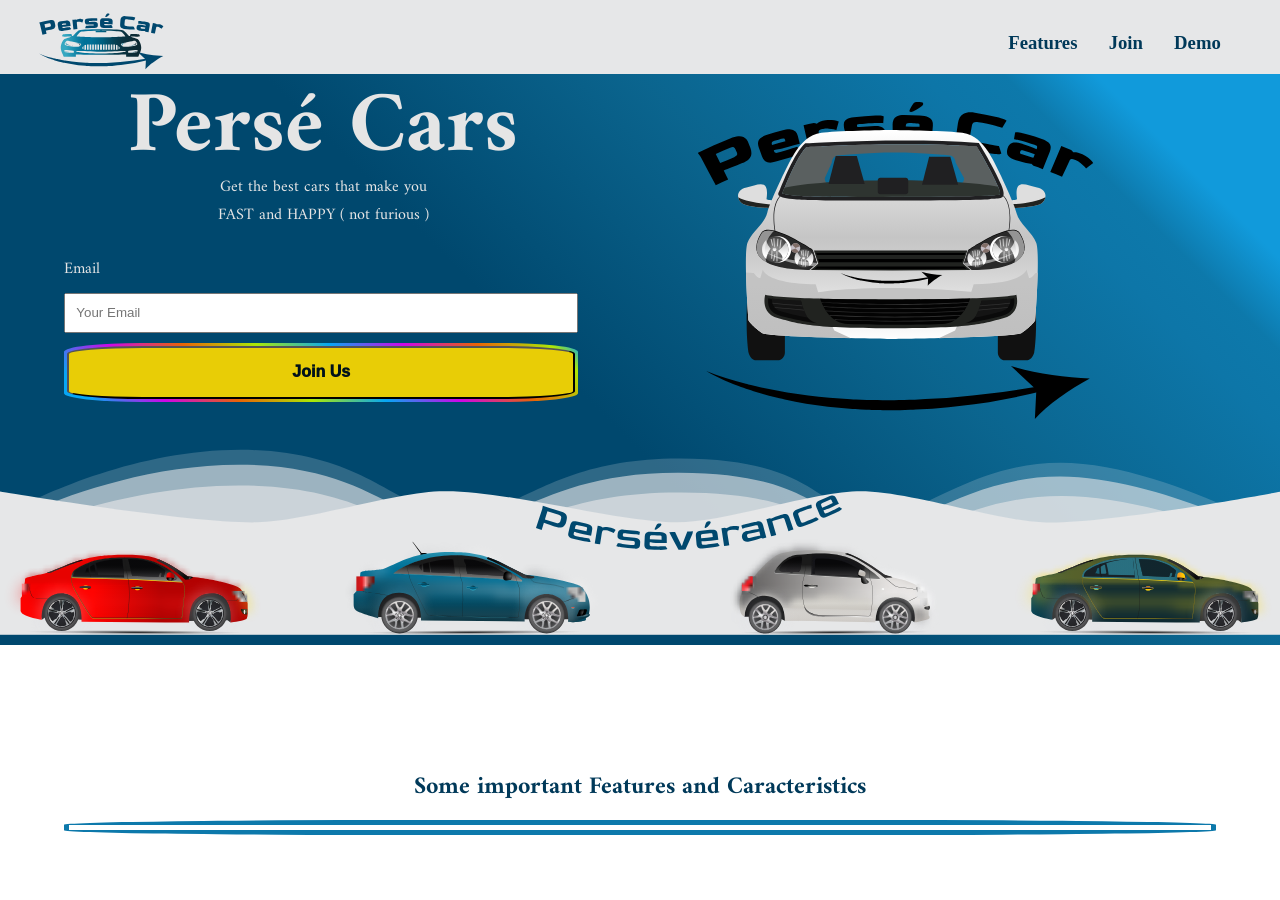
==== commit da8c1c42: "Update index.html" ====
--- a/index.html
+++ b/index.html
@@ -4,7 +4,7 @@
 		<meta charset="UTF-8">
 		<meta name="viewport" content="width=device-width, initial-scale=1.0">
 		<title>PERSEVERANCE Landing Page</title>
-		<link rel="stylesheet"  type="text/css" href="landing_page.css">
+		<link rel="stylesheet"  type="text/css" href="index.css">
 		<script src="https://cdn.freecodecamp.org/testable-projects-fcc/v1/bundle.js"></script>
 	</head>
 
--- a/index.css
+++ b/index.css
@@ -0,0 +1,631 @@
+/* IMPORT FONTS*/
+@import url('https://fonts.googleapis.com/css2?family=Amiri&display=swap');
+
+
+/* CUSTOM VARIABLES */
+:root{
+--header-color:linear-gradient(115deg,  #001018 15%,  #011d2b 30%, #003752,  #006699);
+--elmnts-bg:linear-gradient(45deg,  #006699, #00aeff);
+--under-car:linear-gradient(90deg,#00669908 5%, #0066995d, #0066995d, #00669908 95%);
+--first-intro-bkg: linear-gradient(45deg, #00486E 45%,  hsl(199, 86%, 30%) 65%, #0D76A8 80.6%, hsl(199, 86%, 36%) 85%,#119ADB 90%);
+--price-header:linear-gradient(90deg, #E6E7E833 5%,  #9fadb980,  #E6E7E833 95%);
+
+--hoverize-sub:linear-gradient(45deg,#06a7f5 5%, #ce06e8, #e86406, #abe806, #06a7f5, #ce06e8, #e86406, #abe806 95%,#06a7f5);
+--hove1:linear-gradient(45deg,#06a7f5 5%, #ce06e8, #e86406, #abe806, #06a7f5, #ce06e8, #e86406, #abe806 95%,#06a7f5);
+--hove2:linear-gradient(45deg, #ce06e8 5%, #e86406, #abe806, #06a7f5, #ce06e8, #e86406, #abe806,#06a7f5 95%, #06a7f5);
+--hove3:linear-gradient(45deg,#e86406 5%, #abe806, #06a7f5, #ce06e8, #e86406, #abe806, #06a7f5, #06a7f5 95%, #ce06e8);
+--hove4:linear-gradient(45deg,#abe806 5%, #06a7f5, #ce06e8, #e86406, #abe806, #06a7f5, #06a7f5, #ce06e8 95%, #e86406);
+--hove5:linear-gradient(45deg,#06a7f5 5%, #ce06e8, #e86406, #abe806, #06a7f5, #06a7f5, #ce06e8, #e86406 95%, #abe806);
+--hove6:linear-gradient(45deg,#ce06e8 5%, #e86406, #abe806, #06a7f5, #06a7f5, #ce06e8, #e86406, #abe806 95%, #06a7f5);
+--hove7:linear-gradient(45deg,#e86406 5%, #abe806, #06a7f5, #06a7f5, #ce06e8, #e86406, #abe806, #06a7f5 95%, #ce06e8);
+--hove8:linear-gradient(45deg,#06a7f5 5%, #06a7f5, #ce06e8, #e86406, #abe806, #06a7f5, #ce06e8, #e86406 95%, #abe806);
+--hove9:linear-gradient(45deg,#06a7f5 5%, #ce06e8, #e86406, #abe806, #06a7f5, #ce06e8, #e86406, #abe806 95%, #06a7f5);
+}
+
+/* GLOBAL STYLING */
+*{
+box-sizing: border-box;
+margin: 0;
+/* padding:0; */
+text-decoration: none;
+}
+li{
+list-style: none;
+}
+/* GLOBAL STYLING ENDS */
+
+
+/* BODY STYLING */
+body{
+    overflow:hidden;
+}
+/* BODY STYLING ENDS */
+
+
+/*HEADER GLOBAL STYLING */
+header{
+grid-area:1/1/2/2;
+width: 100%;
+height:auto;
+display: grid;
+grid-template-areas: "logo . nav-bar";
+grid-template-columns:auto 1fr auto;
+grid-template-rows: 1fr;
+justify-items: space-between;
+background: #E6E7E8;
+padding:1% 5% 0 2%;
+outline: none;
+z-index: 20;
+}
+.logo{
+    grid-area:logo;
+}
+
+.nav-bar{
+    width:100%;
+    grid-area:nav-bar;
+    align-items: center;
+    display:grid;
+    grid-template-areas:
+    "join features tutorial";
+    grid-template-columns: repeat(3, 1fr);
+    grid-template-rows:1fr;
+    column-gap: 15%;
+    row-gap:5%;
+}
+/*HEADER GLOBAL STYLING  ENDS */
+
+
+/* HEADER RESPONSIVENESS + ADD ITEMS*/
+@media (min-width:215px) and (max-width:515px){
+header{
+    width:100%;
+    display: flex;
+    flex-direction: column;
+    justify-items: center;
+    align-items: center;
+}
+.nav-bar{
+    width:100%;
+    justify-items: center;
+    grid-area:nav-bar;
+    display:grid;
+    grid-template-areas:
+    "join features tutorial";
+    grid-template-columns: repeat(3, auto);
+    grid-template-rows:1fr;
+    gap: 5%;
+
+    background:var(--under-car);
+
+}
+.logo{
+    padding-top: 2%;
+    display:flex;
+    justify-content: center;
+}
+}
+
+@media (max-width:215px){
+header{
+    width:100%;
+    display: grid;
+    grid-template-areas: "logo"
+    "nav-bar";
+    grid-template-rows:repeat(2, auto);
+    grid-template-columns: 1fr;
+    justify-items: center;
+}
+.logo{
+    grid-area:logo;
+    justify-items: center;
+}
+#my-logo{
+    width: 100%;
+}
+.nav-bar{
+    display: grid;
+    grid-template-areas: "join" "features" "tutorial";
+    grid-template-rows:repeat(3, auto);
+    grid-template-columns: auto;
+    justify-content: center;
+    align-items: start;
+    margin-bottom: 15%;
+}
+
+}
+/* HEADER RESPONSIVENESS ENDS */
+
+
+
+/* HEADER's ITEMS STYLE */
+
+/*LOGO's CHILD*/
+#my-logo{
+width: 30%;
+min-width: 150px;
+}
+#car_1_{
+width:100%;
+height:auto;
+animation:car-inside 5s infinite;
+}
+#car_1_:hover{
+    width:100%;
+    height:auto;
+    position:relative;
+    animation-play-state:paused;
+}
+/*LOGO's CHILD ENDS*/
+
+/*NAV-BAR's CHILD*/
+.nav-elt1{
+display: inline-block;
+grid-area: join;
+text-decoration: none;
+
+
+}
+.nav-elt2{
+display: inline-block;
+grid-area: features;
+}
+.nav-elt3{
+display: inline-block;
+grid-area: tutorial;
+}
+/*NAV-BAR's CHILD*/
+
+/* HEADER's ITEMS STYLE ENDS*/
+
+
+/*HEADER'S ANIMATIONS & HOVERS */
+@keyframes car-inside{
+0%{
+    position: relative;
+    transform:scale(0,0);
+    opacity: 0.5;
+    animation-timing-function:cubic-bezier(0.5,0.3,0.6,1);
+
+}
+50%{
+    position: relative;
+    transform:scale(1,1);
+    opacity: 1;
+    animation-timing-function:cubic-bezier(0.5,0.01,0.8,1);
+}
+100%{
+    position: relative;
+    transform:scale(5,5);
+    opacity: 1;        
+}
+}
+@keyframes car-anim{
+0%{
+    position: relative;
+    transform:scale(0,0);
+    opacity: 0;
+}
+100%{
+    position: relative;
+    transform:scale(1,1);
+    opacity: 1;        
+}
+}
+#go_2_ path:nth-child(n),  #Perseverance path:nth-child(n){
+fill:#00486E;
+}
+#go_2_:hover path:nth-child(n){
+fill: #ff0000;
+transition-duration:0.3s;
+}
+#car_1_:hover path:nth-child(n){
+fill:#ff00b3;
+transition-duration:0.5s;
+
+}
+#Perseverance:hover path:nth-child(n){
+fill: #facd07;
+transition-duration:0.5s;
+
+}
+/*HEADER'S ANIMATIONS & HOVERS ENDS */
+
+
+/* container */
+.container{
+    width:100vw;
+    height:100vh;
+    display: grid;
+    grid-template-columns: 1fr;
+    grid-template-rows: auto 1fr;
+}
+    /*my-landing */
+    .my-landing{
+        grid-area:2/1/3/2;
+        overflow:auto;
+
+        display:grid;
+        gap:10%;
+        font-family: 'Amiri', serif;
+    }
+    .my-landing::-webkit-scrollbar{
+        width:20px;
+    }
+    .my-landing::-webkit-scrollbar-thumb{
+        background:  var(--first-intro-bkg);
+        border-radius:10%;
+    }
+    .my-landing::-webkit-scrollbar-track{
+        background: #E6E7E8;
+    }
+        /* MAIN STYLEING */
+        /* main{
+            display: flex;
+            flex-direction:column;
+            padding-bottom: 0;
+            padding-top:0;
+            --main-gap:calc(10% + 200px);
+            margin: calc(-1 * (var(--gap))) 0  var(--main-gap) 0;
+            }
+            main > * {
+            margin: 0 0 var(--main-gap) 0;
+            } */
+            /* MAIN > INTRO */
+            .intro{
+                width: 100%;
+                display:flex;
+                flex-direction: column;
+            }
+                /* INTRO > FIRST-INTRO */
+                .first-intro{
+                    width: 100%;
+                    background:var(--first-intro-bkg);
+                    color: #e5e5e5;
+                }
+            
+                    .phra-form-ill{
+                        padding:1% 5%;
+                        width: 100%;
+                        display: grid;
+            
+                        grid-template-columns: repeat(auto-fit, minmax(150px, 1fr));
+                        grid-template-rows: 1fr;
+                        justify-content: space-between;
+                        align-items: start;
+                        column-gap:10%;
+                        row-gap:2%;
+                        
+                    }
+                        .phra-form{
+                            width: 100%;
+                            display:flex;
+                            flex-direction: column;
+                            align-items: center;
+                        }
+                            .phrase{
+                                text-align: center;
+                            }
+                                .title{
+                                    font-size: calc(3rem + 3vw);
+                                    line-height: calc(3rem + 3vw);
+                                }
+                            form{
+                                width:100%;
+                                padding-top: 5%;
+                                display:flex;
+                                flex-direction:column;
+                                justify-content: center;
+                            }
+                                #email{
+                                    max-width: calc(100% - 4px);
+                                    padding:2%;
+                                    margin-bottom:2%;
+                                    outline: none;
+                                }
+                                .hoverize-sub{
+                                    width: calc(100% - 4px);
+                                    border-radius: 15%;
+                                    padding: 3px;
+                                    display: inline-flex;
+                                    justify-content: center;
+                                    align-items: center;
+                                    justify-content: center;
+                                }
+                                #form .hoverize-sub{
+                                    background:var(--hoverize-sub);
+                                }
+            
+            
+                                .int-submit{
+                                    width:100%;
+                                    color:#00111a;
+                                    background: #e8cd06;
+                                    font-weight: 1000;
+                                    font-size: 1rem;
+                                    outline: none;
+                                    border-radius: 15%;
+                                    align-self: center;
+                                    padding: 3%;
+                                }
+                                [class=hoverize-sub]:hover{
+                                    animation:colorful 0.5s infinite linear;
+                                    transform:scale(0.99, 0.99);
+                                    transition-delay: 0.5s;
+                                }
+                                .int-submit:hover{
+                                    transform:scale(0.99, 0.99);
+                                    transition-delay: 0.1s;
+                                }
+                                @keyframes colorful{
+                                    0%{
+                                        background:var(--hove1);
+                                    }
+                                    12.5%{
+                                        background:var(--hove2);
+                                    }
+                                    25%{
+                                        background:var(--hove3);
+                                    }
+                                    37.5%{
+                                        background:var(--hove4);
+                                    }
+                                    50%{
+                                        background:var(--hove5);
+                                    }
+                                    62.5%{
+                                        background:var(--hove6);
+                                    }
+                                    75%{
+                                        background:var(--hove7);
+                                    }
+                                    87.5%{
+                                        background:var(--hove8);
+                                    }
+                                    100%{
+                                        background:var(--hove9);
+                                    }
+                                }
+                                .illustrate{
+                                    width:100%;
+                                    /* padding-bottom: 20%; */
+                                }
+                        .illustrate #rasterize{
+                            width:400px;
+                            height:auto;
+                            max-width:100%;
+                        }
+                    .wave-cars{
+                        position:relative;
+                        width:100%;
+                    }
+                        .white-wave:hover{
+                            fill:#00aeff91;
+                            animation-play-state: paused;
+                        }
+                        #start-shapes > [class=voitures]:nth-child(n):hover{
+                            animation-play-state: paused;
+                        }
+                        #car1RIGHT, #car2, #car3, #car4LEFT {
+                            animation: cars-move 10s cubic-bezier(0.55, 0.5, 0.45, 0.5) infinite;
+                        }
+                        #car1RIGHT{
+                            animation-duration:10s;
+                        }
+                        #car2{
+                            animation-duration:15s;
+                        }
+                        #car3{
+                            animation-duration:12s;
+                        }
+                        #car4LEFT{
+                            animation-duration:20s;
+                        }
+                        @keyframes cars-move{
+                            0% {
+                                transform: translate3d(-100%, 0, 0);
+                            }
+                            100% {
+                                transform: translate3d(100%, 0, 0);
+                            }
+                            
+                        }
+                /* INTRO > FIRST-INTRO END */
+            
+                /* INTRO >> LAST-INTRO */
+                .bef-feat hr, .many-more hr{
+                    border:5px solid  #0d79ab;
+                    border-radius: 30%;
+                    margin-top: 1%;
+                    padding-top:0.5%;
+                }
+                .last-intro{
+                    width:100%;
+                    display:flex;
+                    flex-direction:column;
+                    --gap-lastInt:5%;
+                    margin:calc(-1 * (var(--gap-lastInt))) 0% calc(-1 * ( var(--main-gap))) 0% ;
+                    padding: 5% 5% 0%;
+                    color:  #003959;
+                }
+                .last-intro > *{
+                    margin: var(--gap-lastInt) 0% 0% 0%;
+                }
+                    .bef-feat, .feat4{
+                        display: block;
+                        text-align: center;
+                    }
+            
+                    .feat-cont{
+                        width:100%;
+                        display:flex;
+                        flex-direction:column;
+            
+                    }
+                    .feat-cont > *{
+                        margin: var(--gap-lastInt) 0% 0% 0%;
+                    }
+            
+                    .features{
+                        width:100%;
+                        display:grid;
+                        grid-template-columns: repeat(auto-fit, minmax(150px, 1fr));
+                        grid-template-rows:auto;
+                        align-items: center;
+                        column-gap:10%;
+                    }
+                    @media(max-width:750px){
+                        .features{
+                            width:100%;
+                            display:flex;
+                            flex-direction:column;
+                            align-items: center;
+                            column-gap:10%;
+                        }
+                
+                    }
+                    .feats-txt{
+                        width: 100%;
+                        display: flex;
+                        flex-direction: column;
+                    }
+                    .feat-img{
+                        max-width:100%;
+                        height:auto;
+                        border-radius: 30%;
+            
+                    }
+                    .feats-txt p{
+                        padding-top:2%;
+                        color:#000a;
+                    }
+                    .feats-txt h2{
+                        padding-bottom:2%;
+                    }
+            
+            
+            
+                /* INTRO >> LAST-INTRO END */
+            /* MAIN > INTRO END */
+            
+            /* MAIN >> DEVEL */
+            .devel{
+                display:flex;
+                flex-direction: column;
+                align-items: center;
+                padding:0% 5%;
+                margin: 0% 0% calc(-1 * calc(var(--main-gap) - var(--gap))) 0%;
+            
+            }
+                .mbdd-vid{
+                    min-width:80%;
+                    display: flex;
+                    flex-direction: column;
+                    justify-content: start;
+                    align-items: center;
+                }   
+                    .vid-intro{
+                        color:  #003959;
+                        padding-top:10%;
+                    }
+                    iframe{
+                        width:calc(60vw );
+                        height: 35vw;
+                    }
+                .pricing{
+                    width:100%;
+                    height:auto;
+                    display:flex;
+                    flex-direction:column;
+                    display: flex;
+                    flex-direction: column;
+                    align-items: center;
+                    margin-top:2%;
+
+                }   .price-title{
+                    padding:5% 1% 2%;
+                }
+                    .arrange-prices{
+                        width:100%;
+                        display: grid;
+                        grid-template-columns:repeat(auto-fit, minmax(150px, 1fr));
+                        gap:5%;
+                        justify-content: center;
+                        padding-top:2%;
+                    }
+                    .price-title h2{
+                        color:  #003959;
+                        width: 100%;
+                        justify-self: center;
+                    }
+                        .price{
+                            width:100%;
+                            display:flex;
+                            flex-direction:column;
+                            justify-items: stretch;
+                            background:var(--price-col);
+                            background: #E6E7E8;
+                            border-radius: 5%;
+                            box-shadow: 5px 5px 20px 10px #033effaa ;
+                            text-align:center;
+                            padding:5%;
+                            justify-content: flex-end;
+                            line-height:2rem;
+                        }
+                        .price .hoverize-sub{
+                            background:#275aff;
+                        }
+            
+                            .price .price-header{
+                                background:var(--price-header);
+                                border-radius: 30%;
+                            }
+            
+            /* MAIN >> DEVEL END */
+            /* MAIN STYLEING END */
+            
+            /* FOOTER */
+            footer{
+            display: grid;
+            grid-template-columns: repeat(auto-fit, minmax(150px, 1fr));
+            align-items:start;
+            margin: 0% 0% calc( -1 * (var(--main-gap)));
+            align-items: end;
+            background: #d5d8db;
+            padding:2% 5% 1.5%;
+            color:  #00101a;
+            
+            }
+            .media-foot{
+                width:100%;
+                justify-self: start;
+            }
+            .media-foot p{
+                text-align: center;
+            }
+                .social{
+                    width:calc(100% / 2);
+                }
+                    .icons{
+                        width:100%;
+                        display: grid;
+                        grid-template-columns: repeat(auto-fit, minmax(38px, 1fr));
+                        gap:1%;
+                        justify-items: center;
+                    }
+                            .foot-icon{
+                                width: calc(20px + 3vmin);
+                                max-width:100%;
+                                height:auto;
+                                border-radius: 50%;
+                            }
+            .pro-foot{
+                justify-self: end;
+                color:#000000;
+            }
+            
+            /* FOOTER END*/
+            
+    /*my-landing END*/ 
+/* container END*/
+
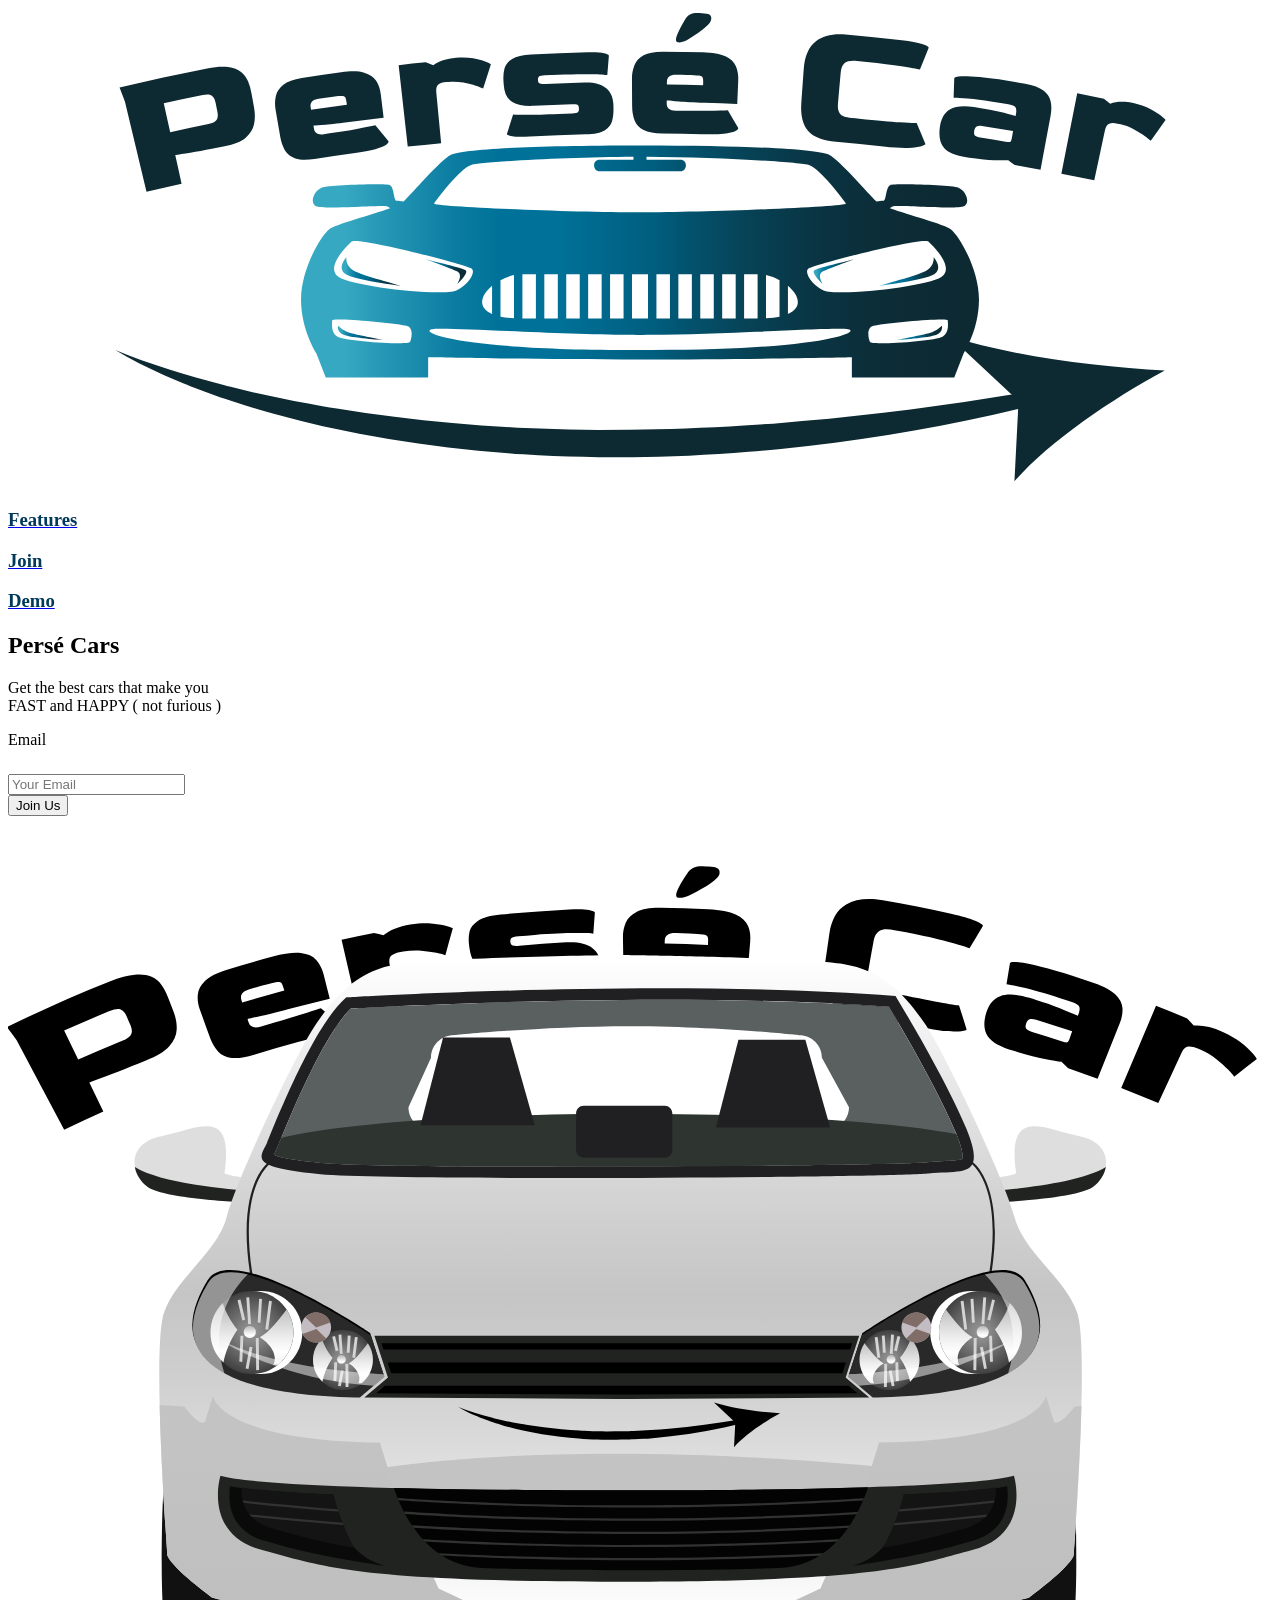
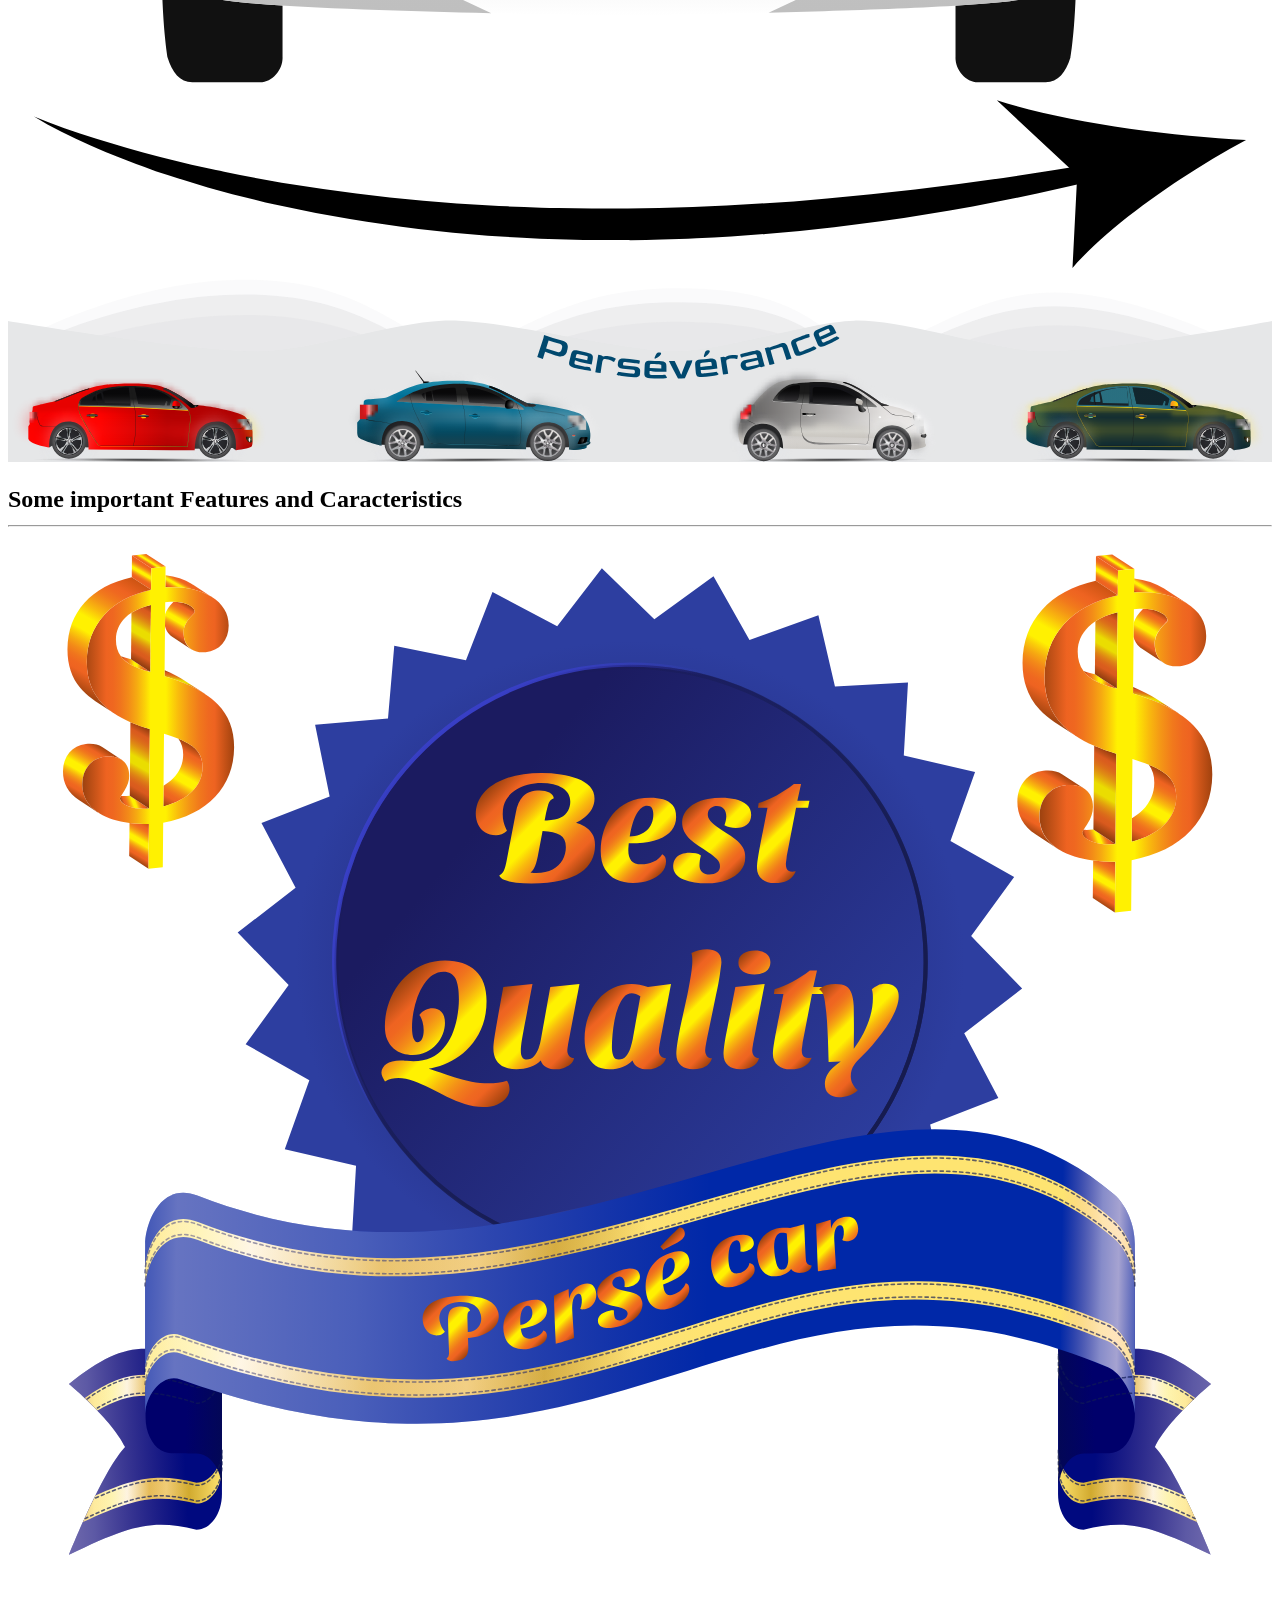
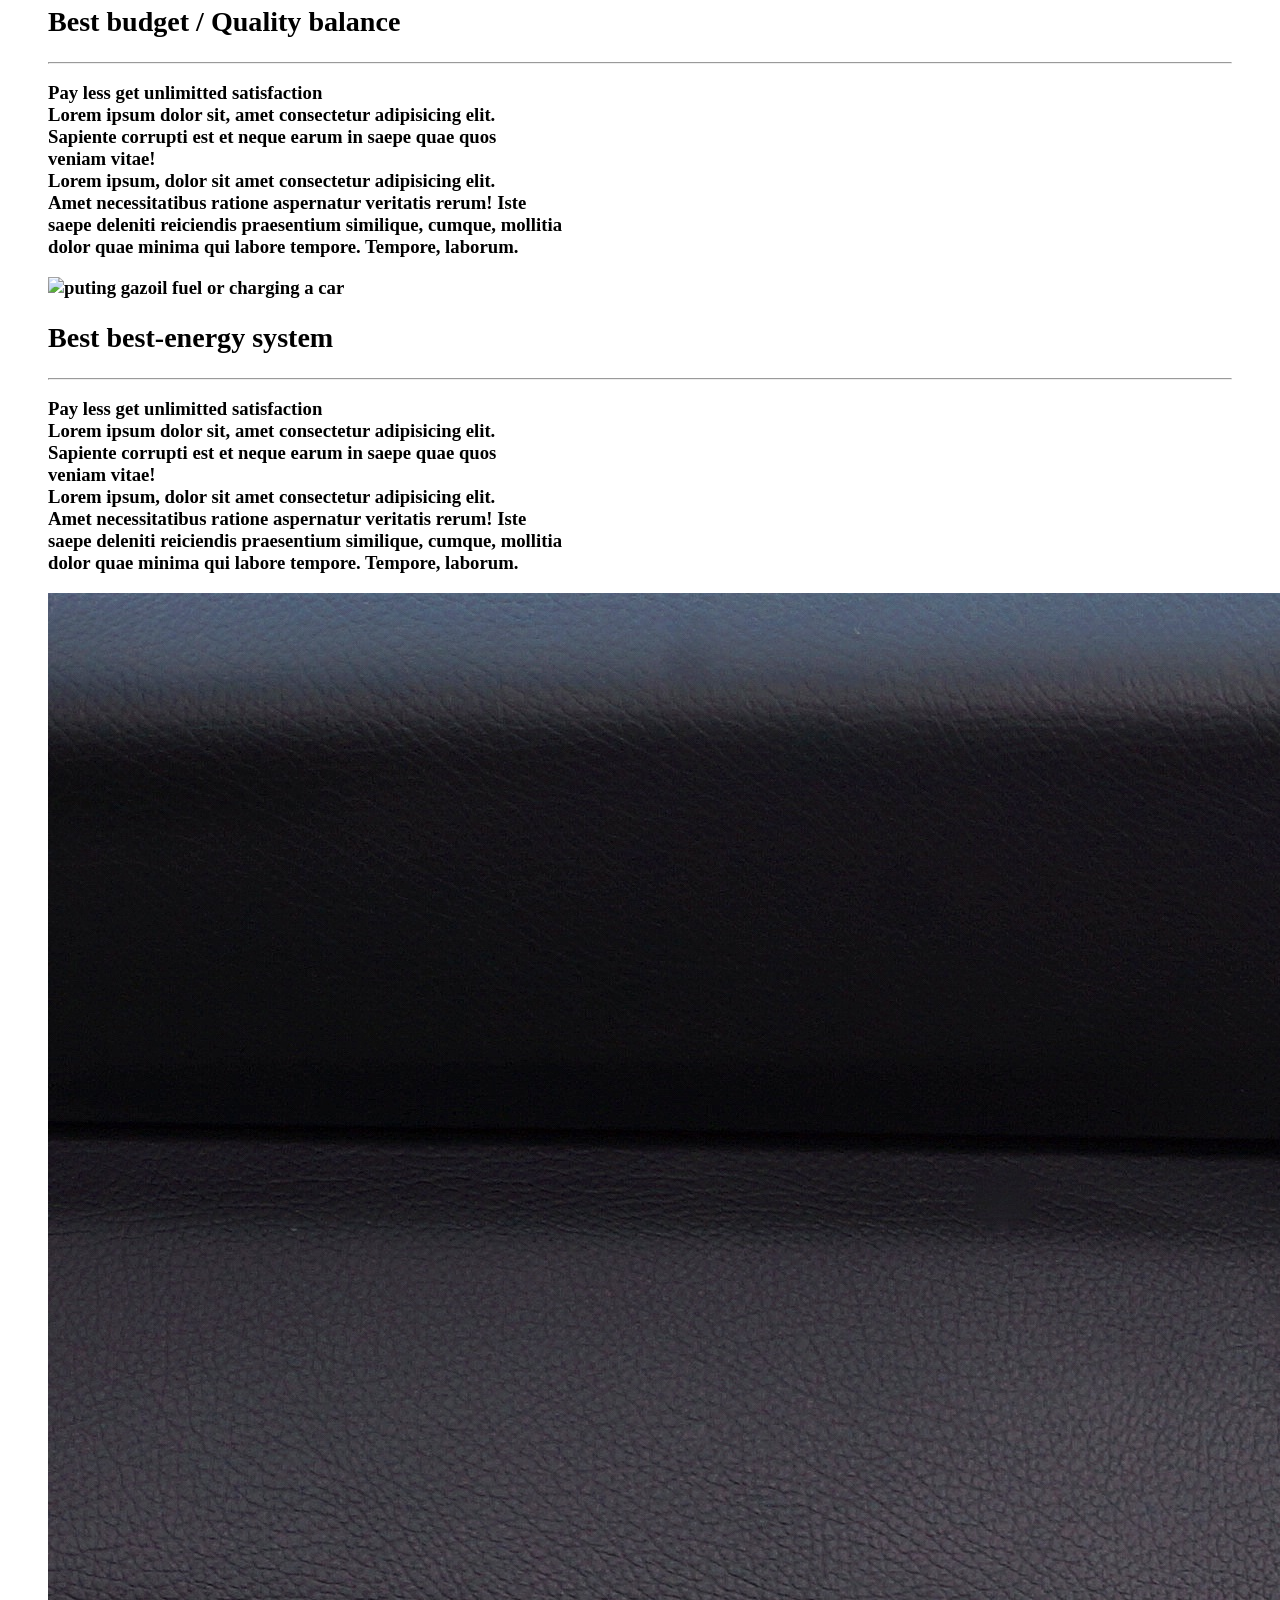
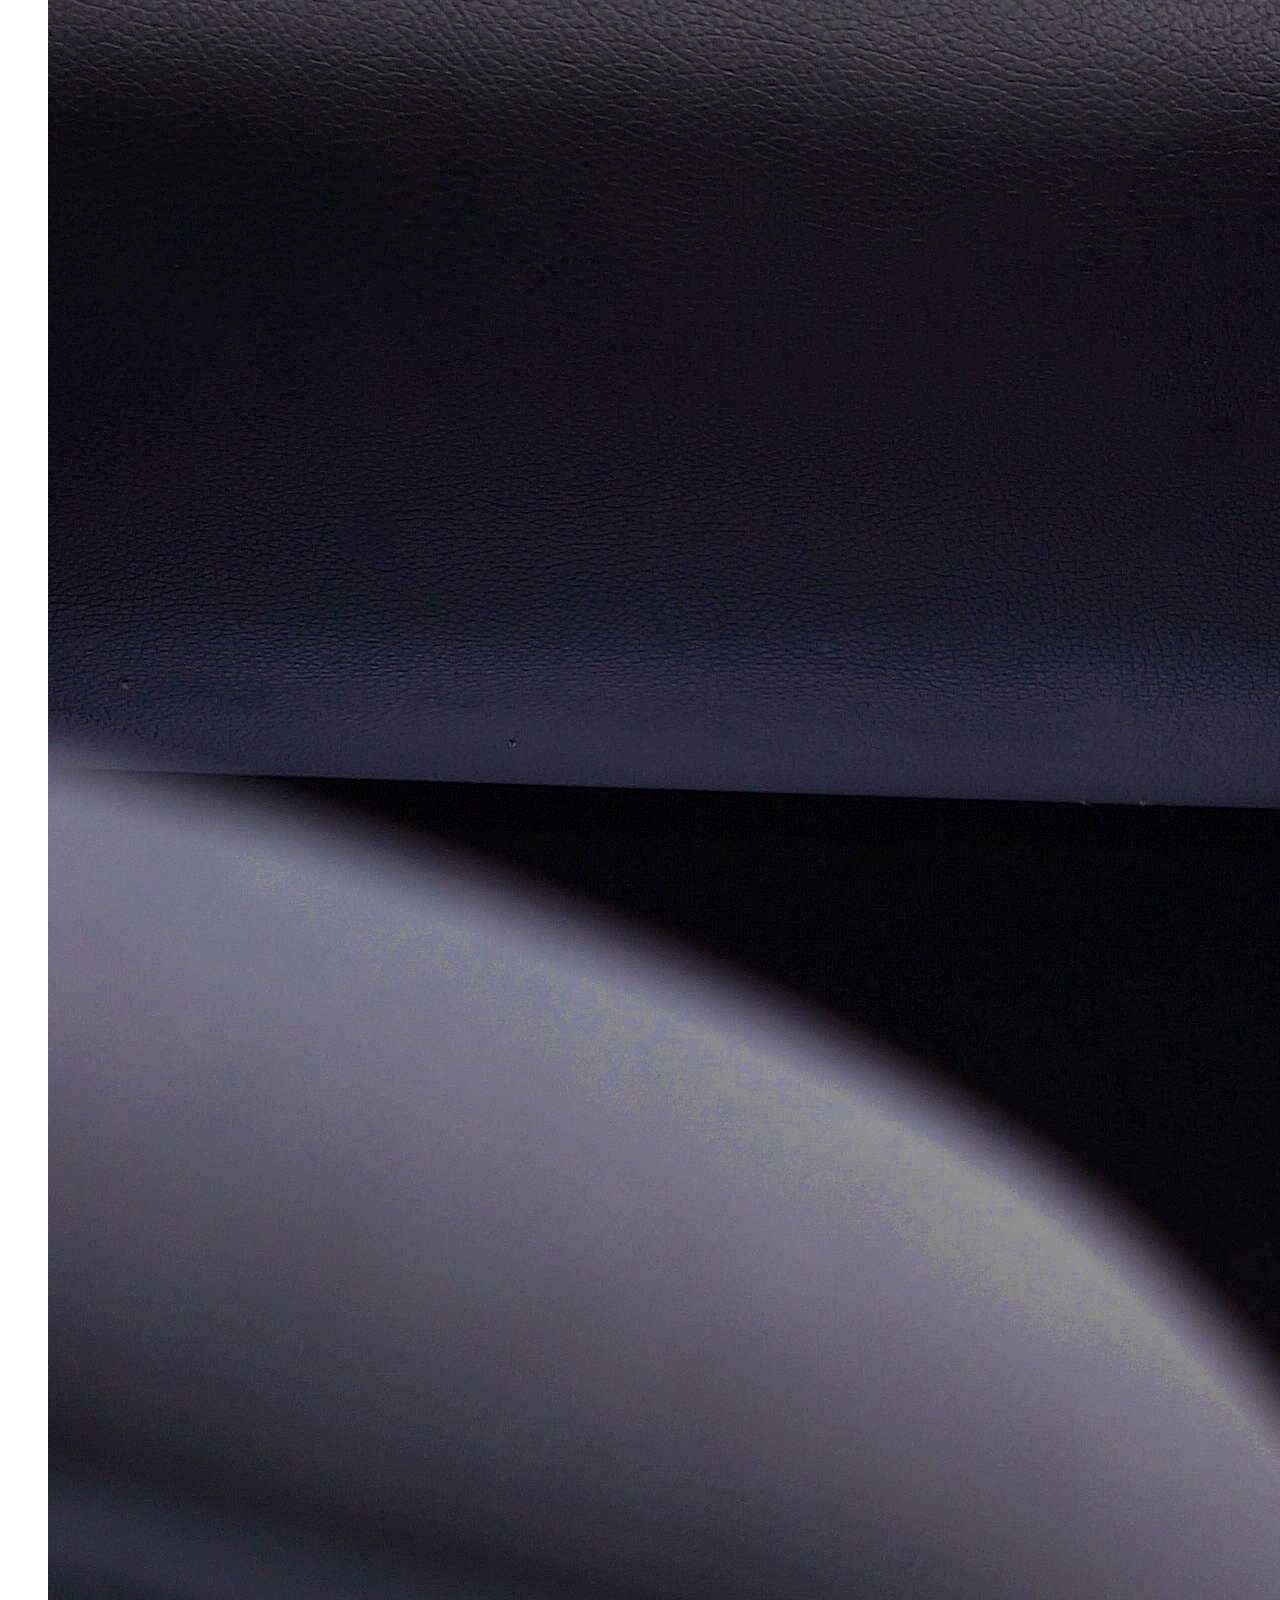
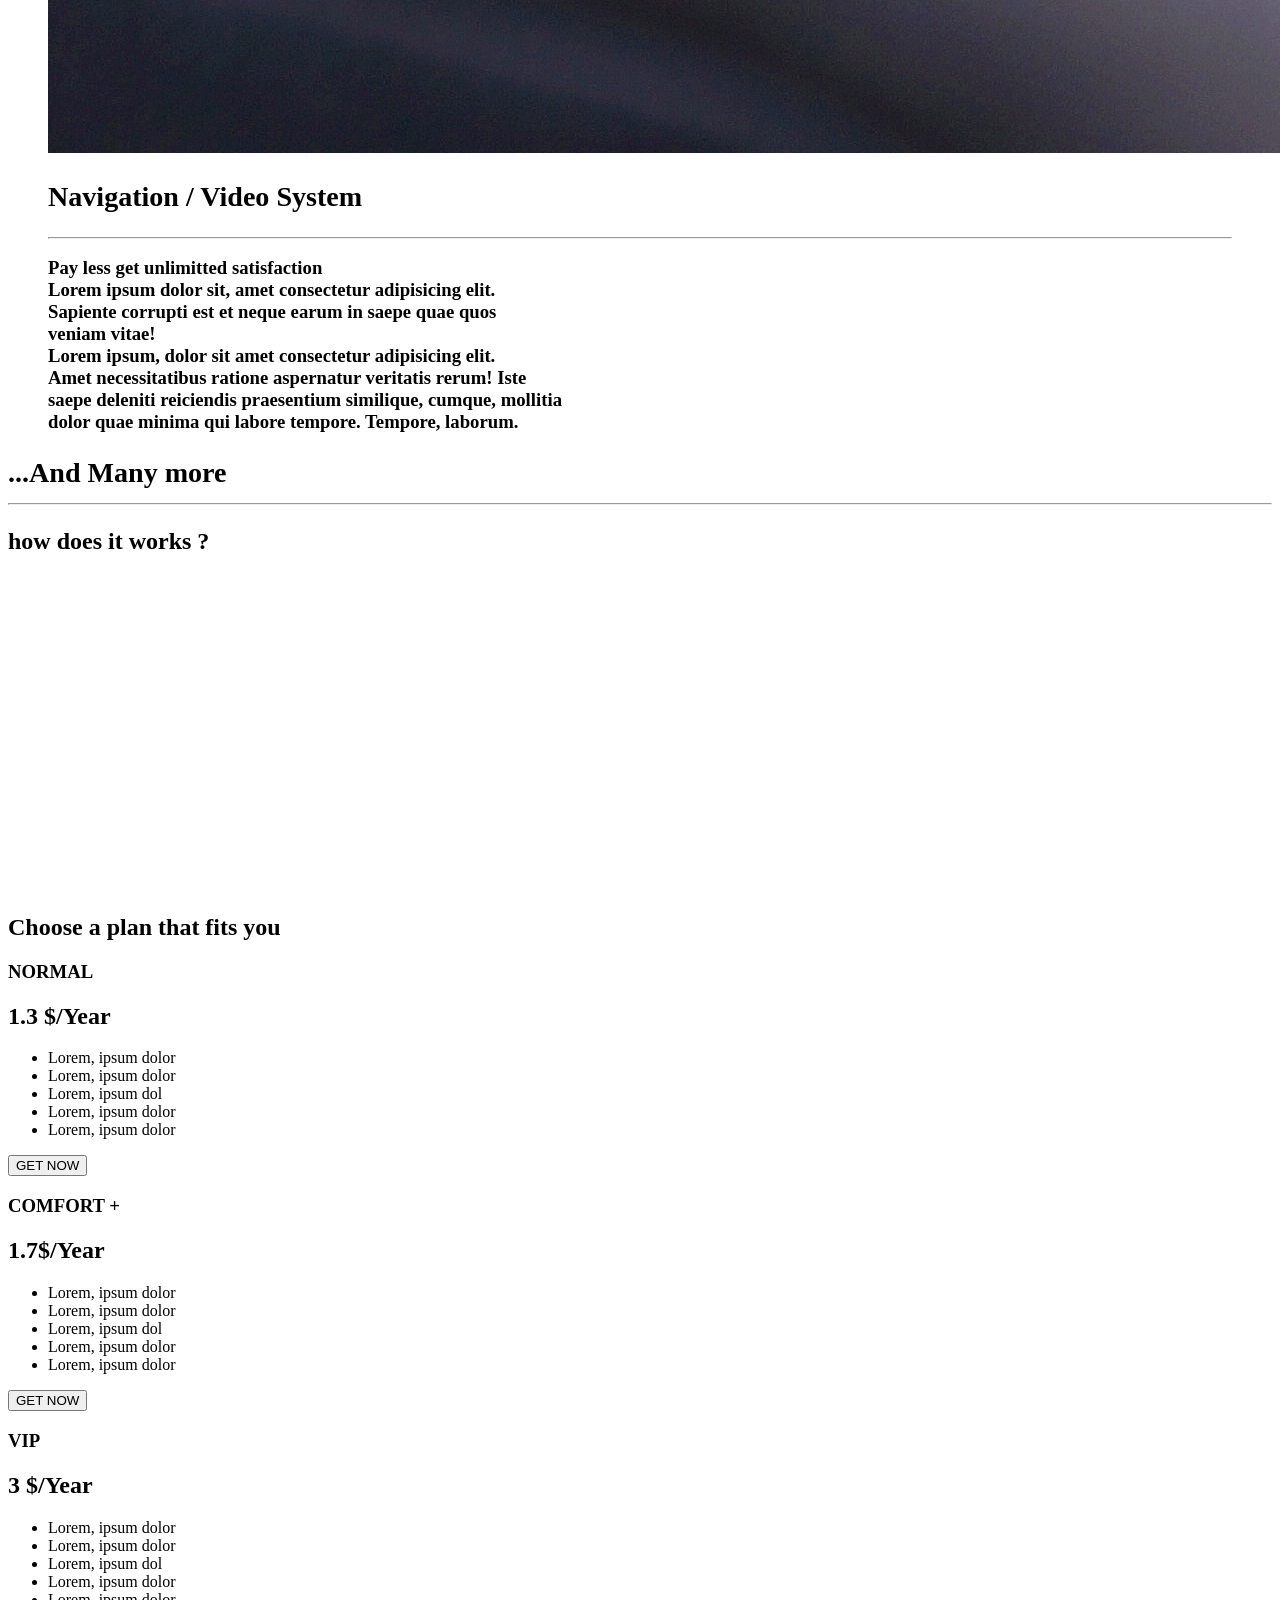
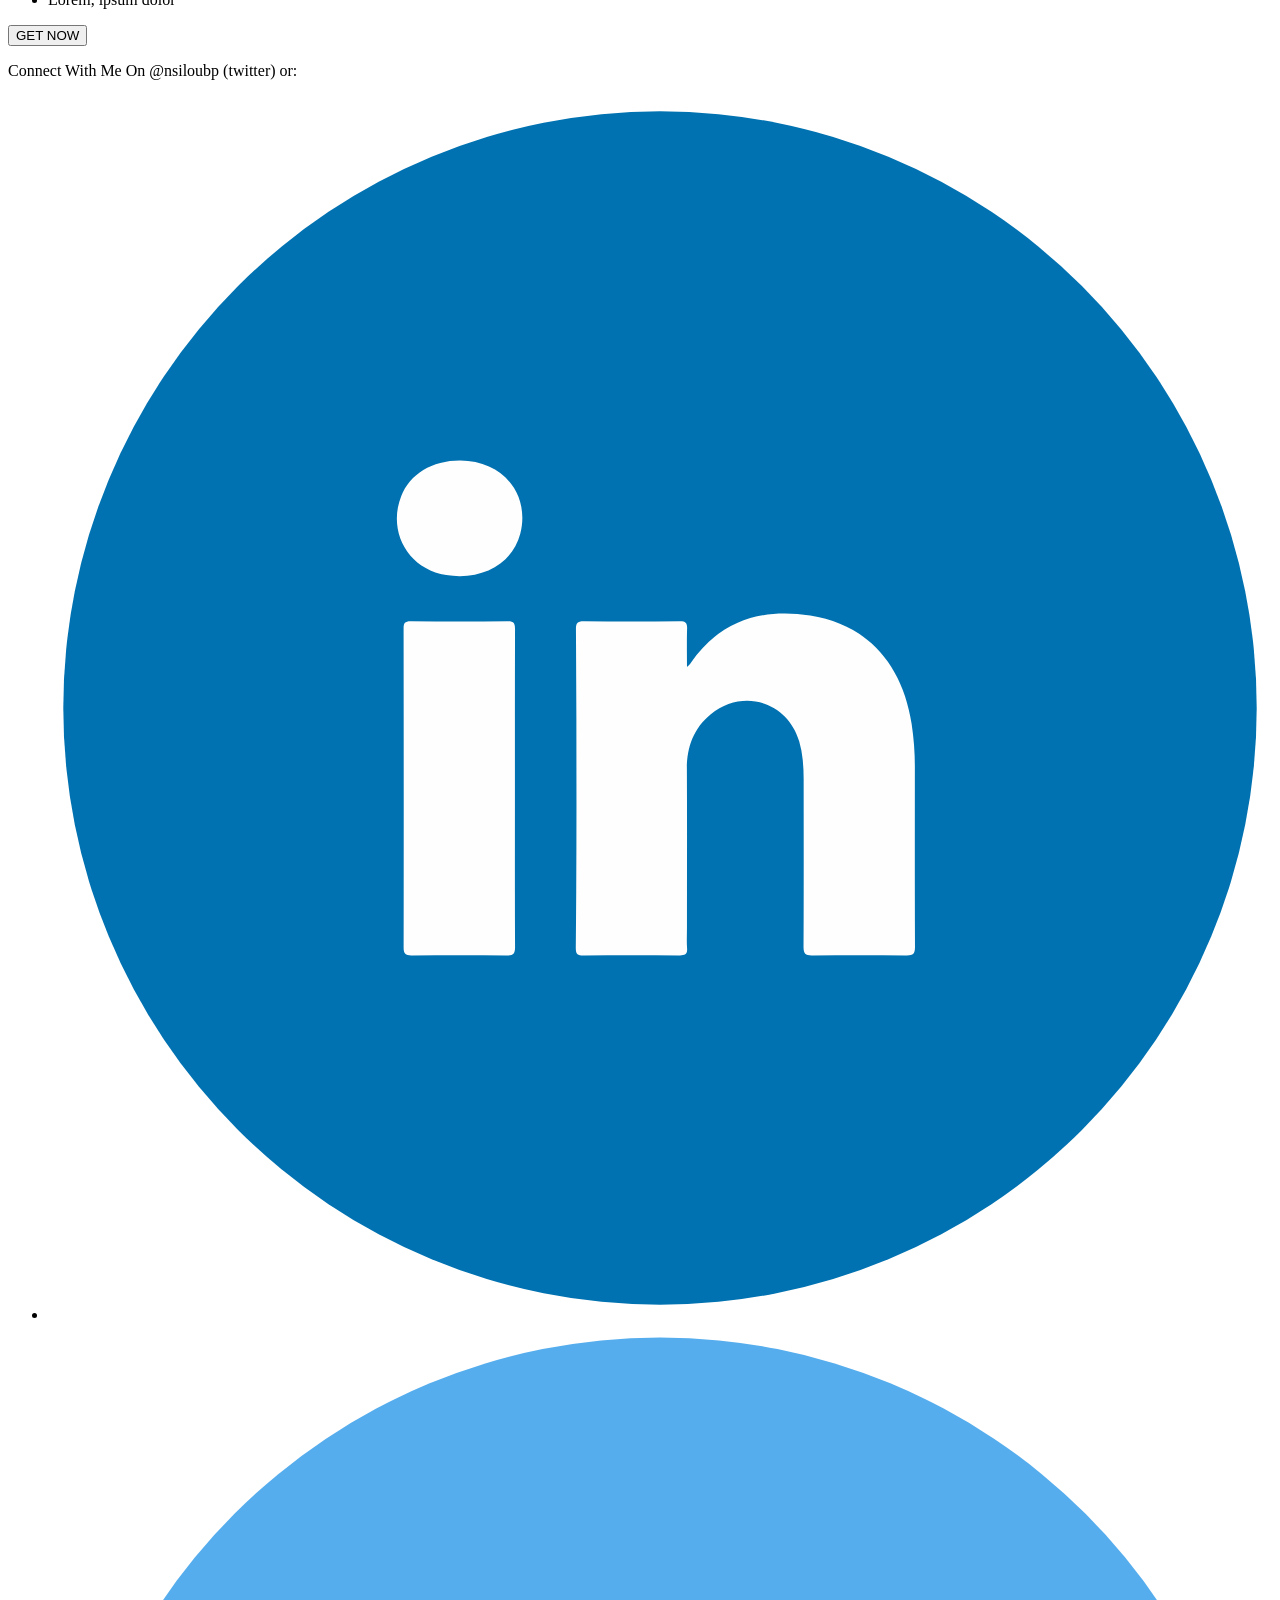
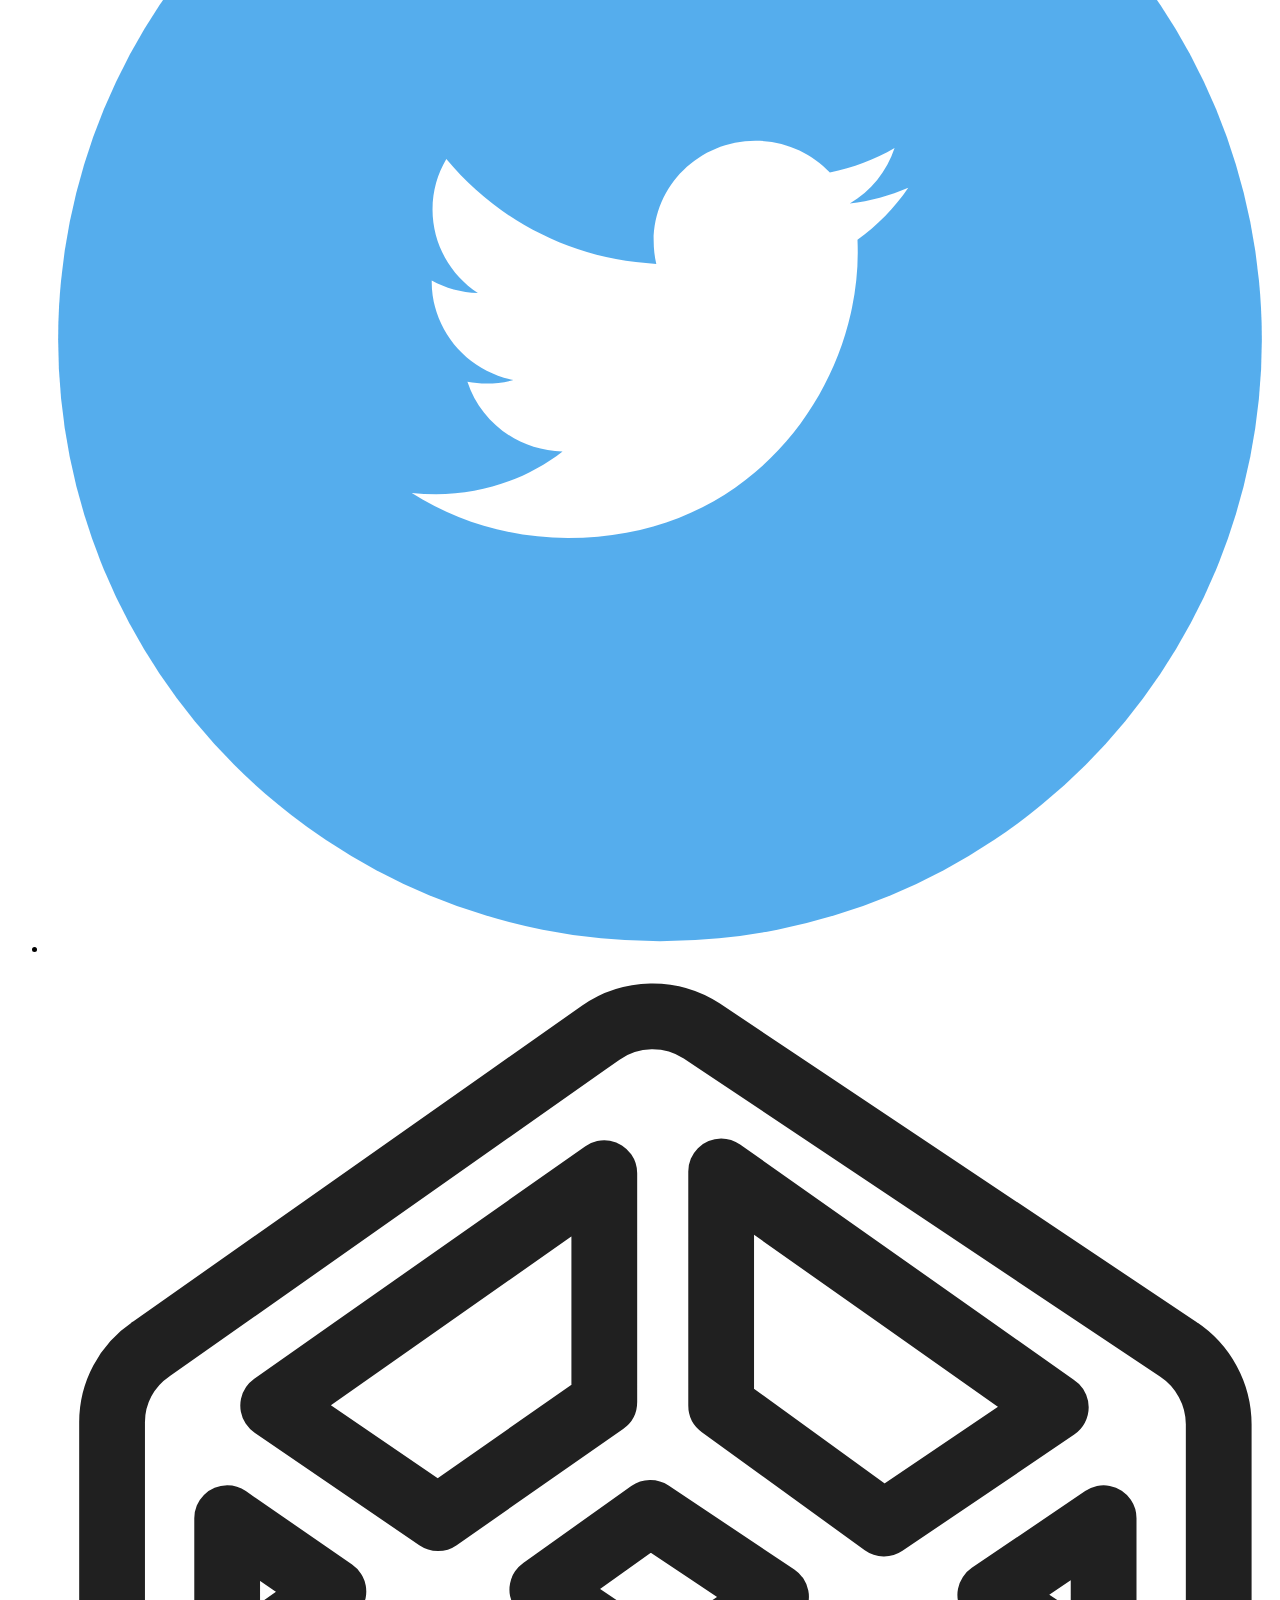
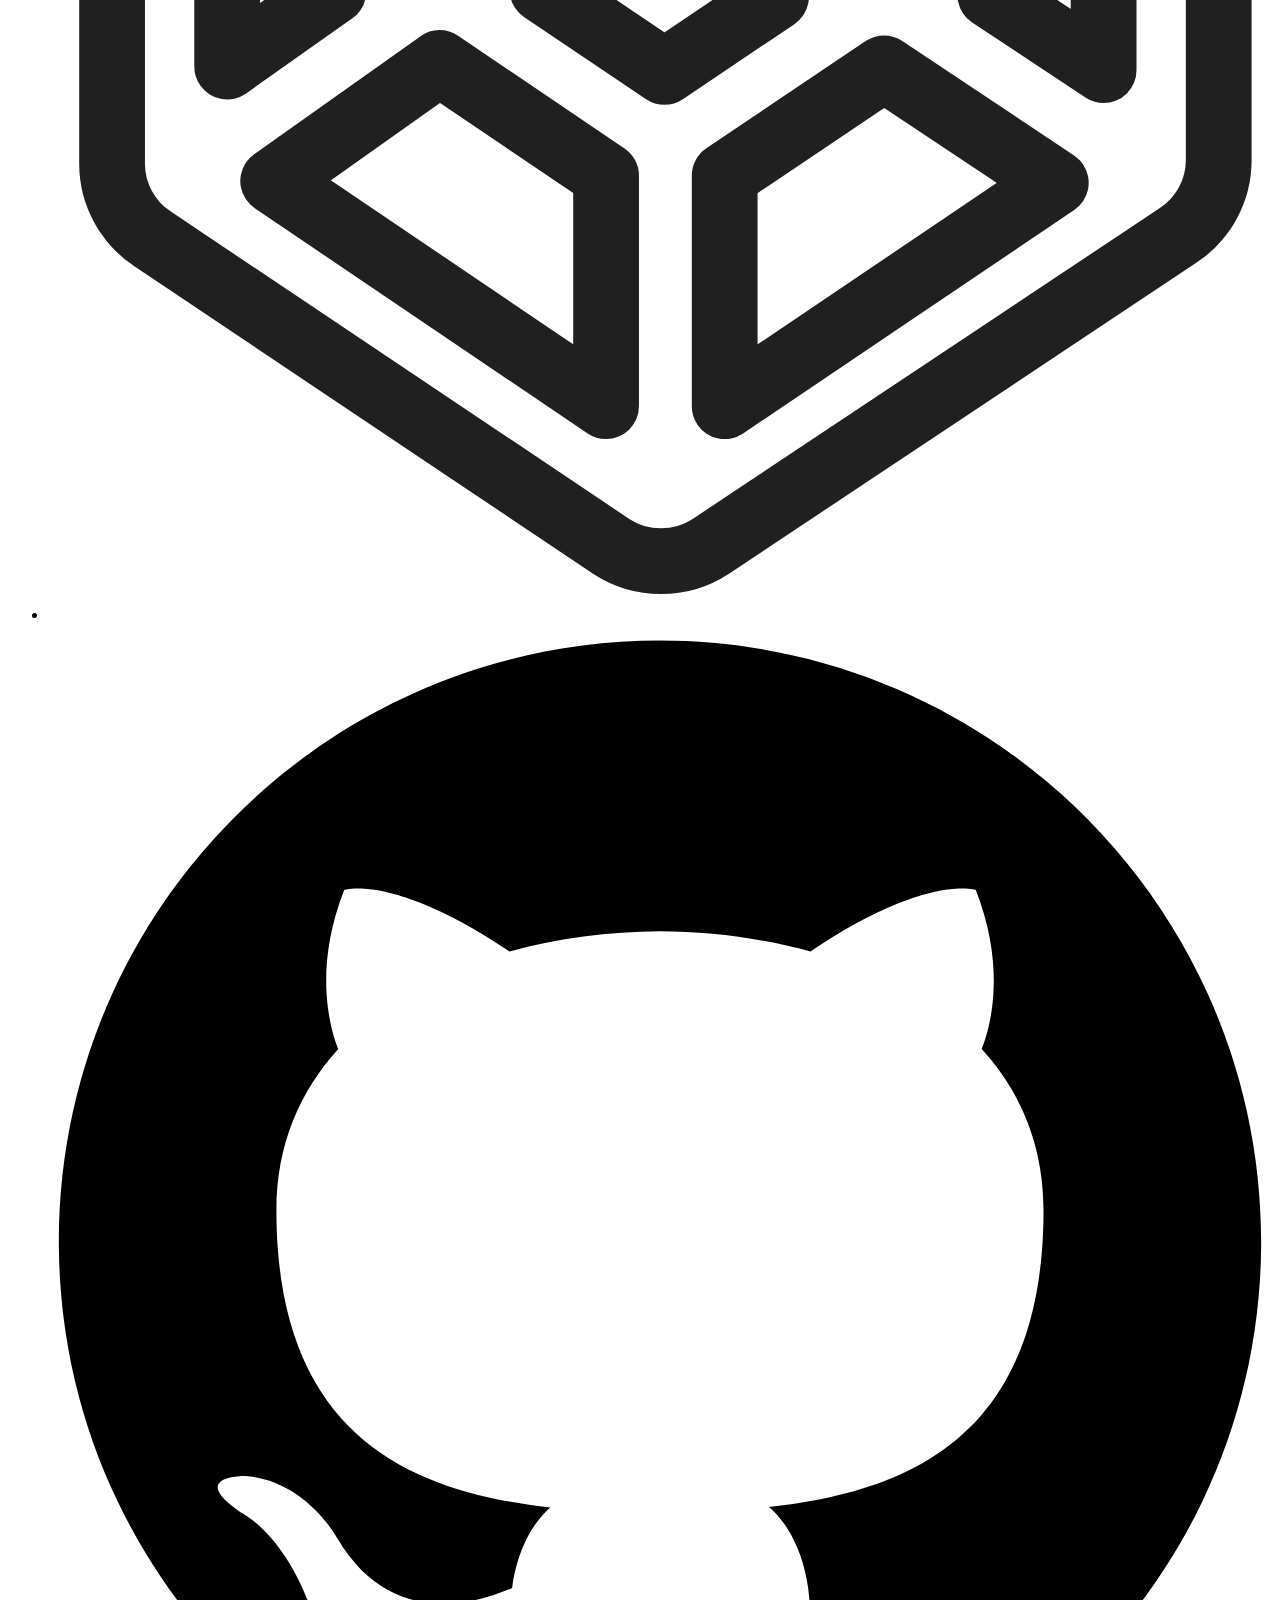
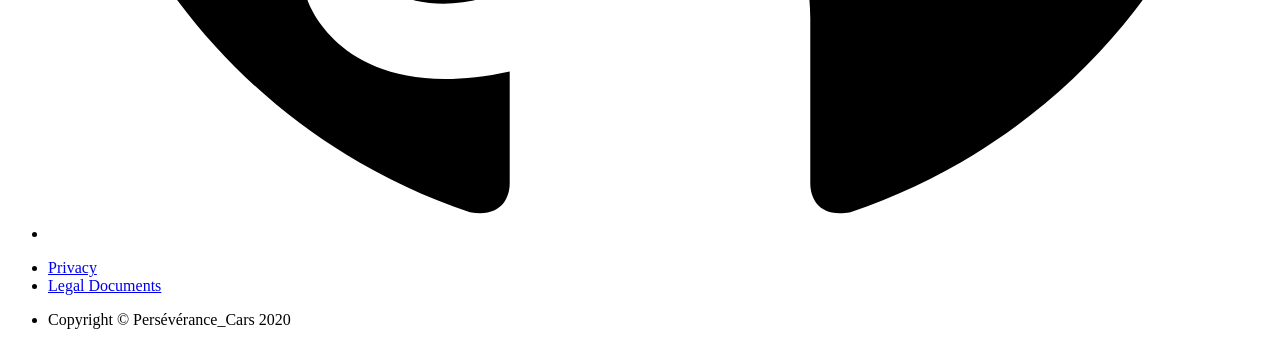
==== commit b3c5b877: "Update index.html" ====
--- a/index.html
+++ b/index.html
@@ -4,7 +4,7 @@
 		<meta charset="UTF-8">
 		<meta name="viewport" content="width=device-width, initial-scale=1.0">
 		<title>PERSEVERANCE Landing Page</title>
-		<link rel="stylesheet"  type="text/css" href="index.css">
+		<link rel="stylesheet"  type="text/css" src="index.css">
 		<script src="https://cdn.freecodecamp.org/testable-projects-fcc/v1/bundle.js"></script>
 	</head>
 
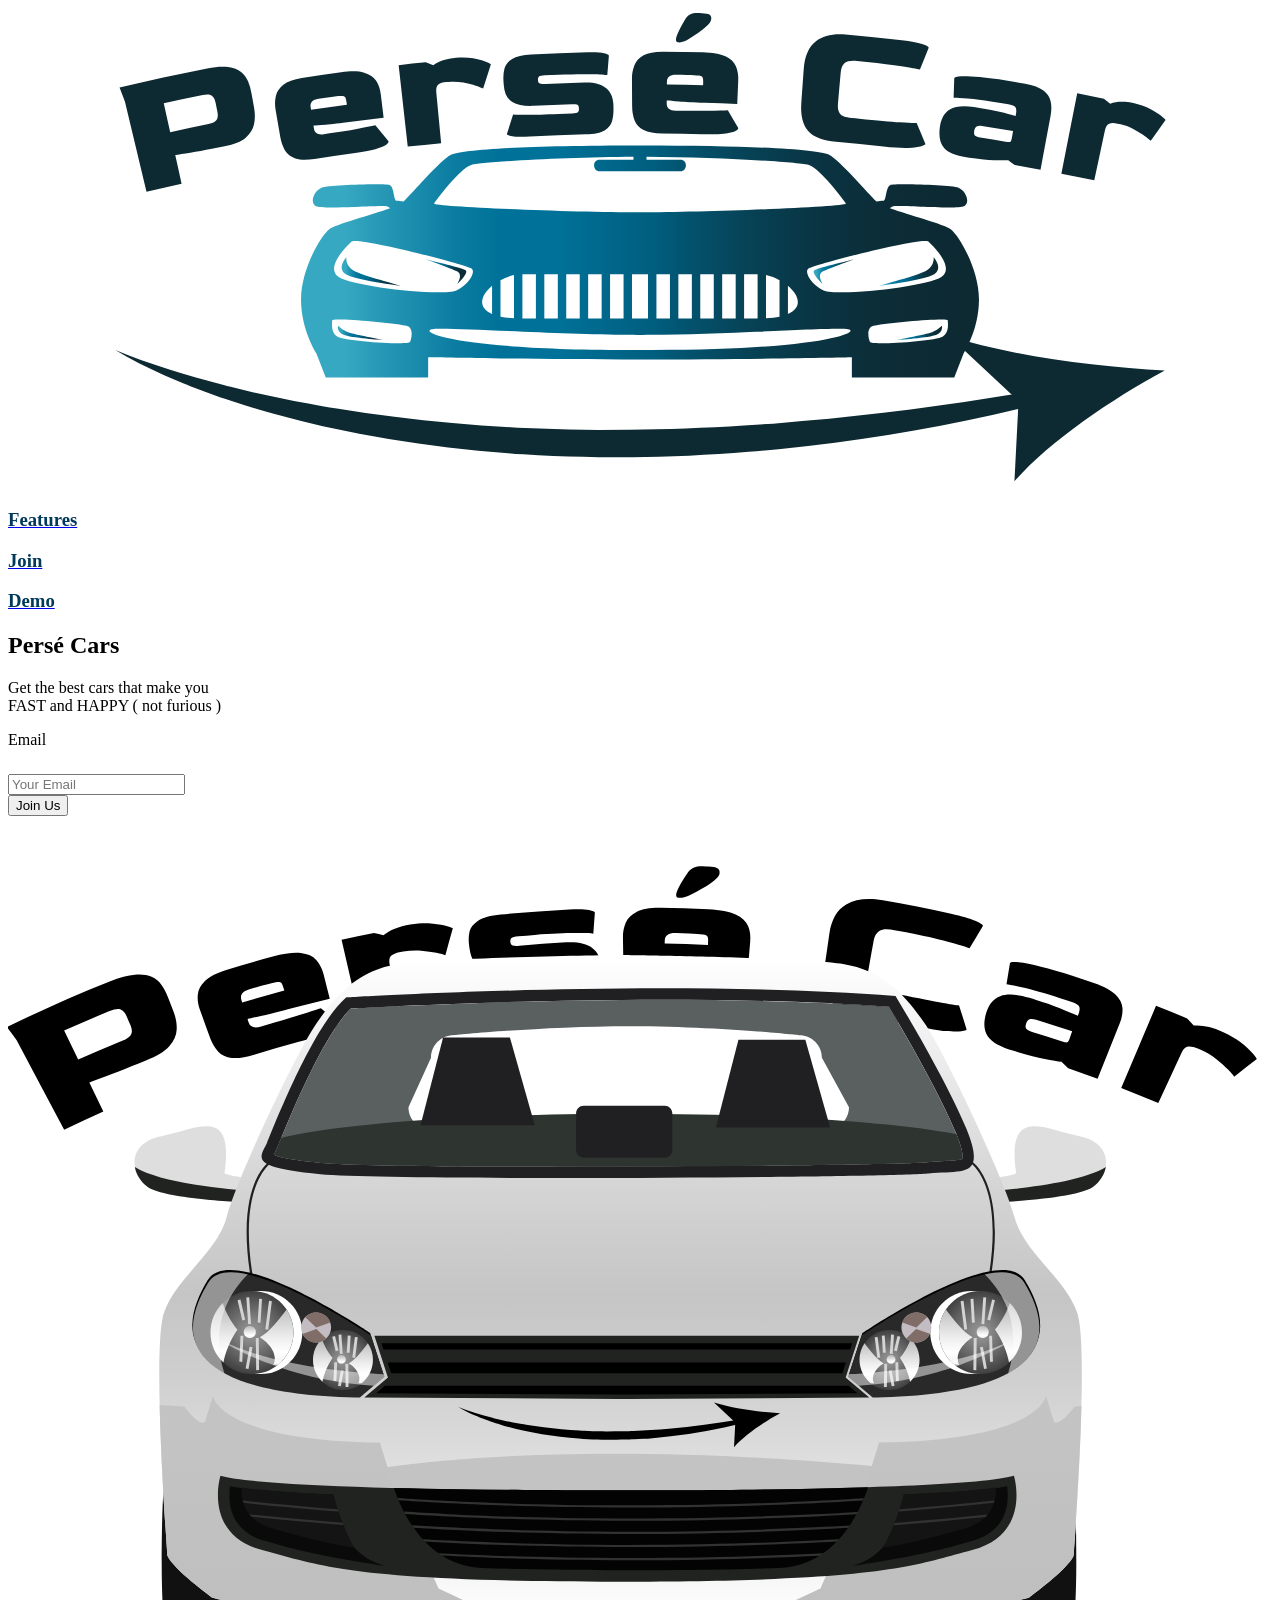
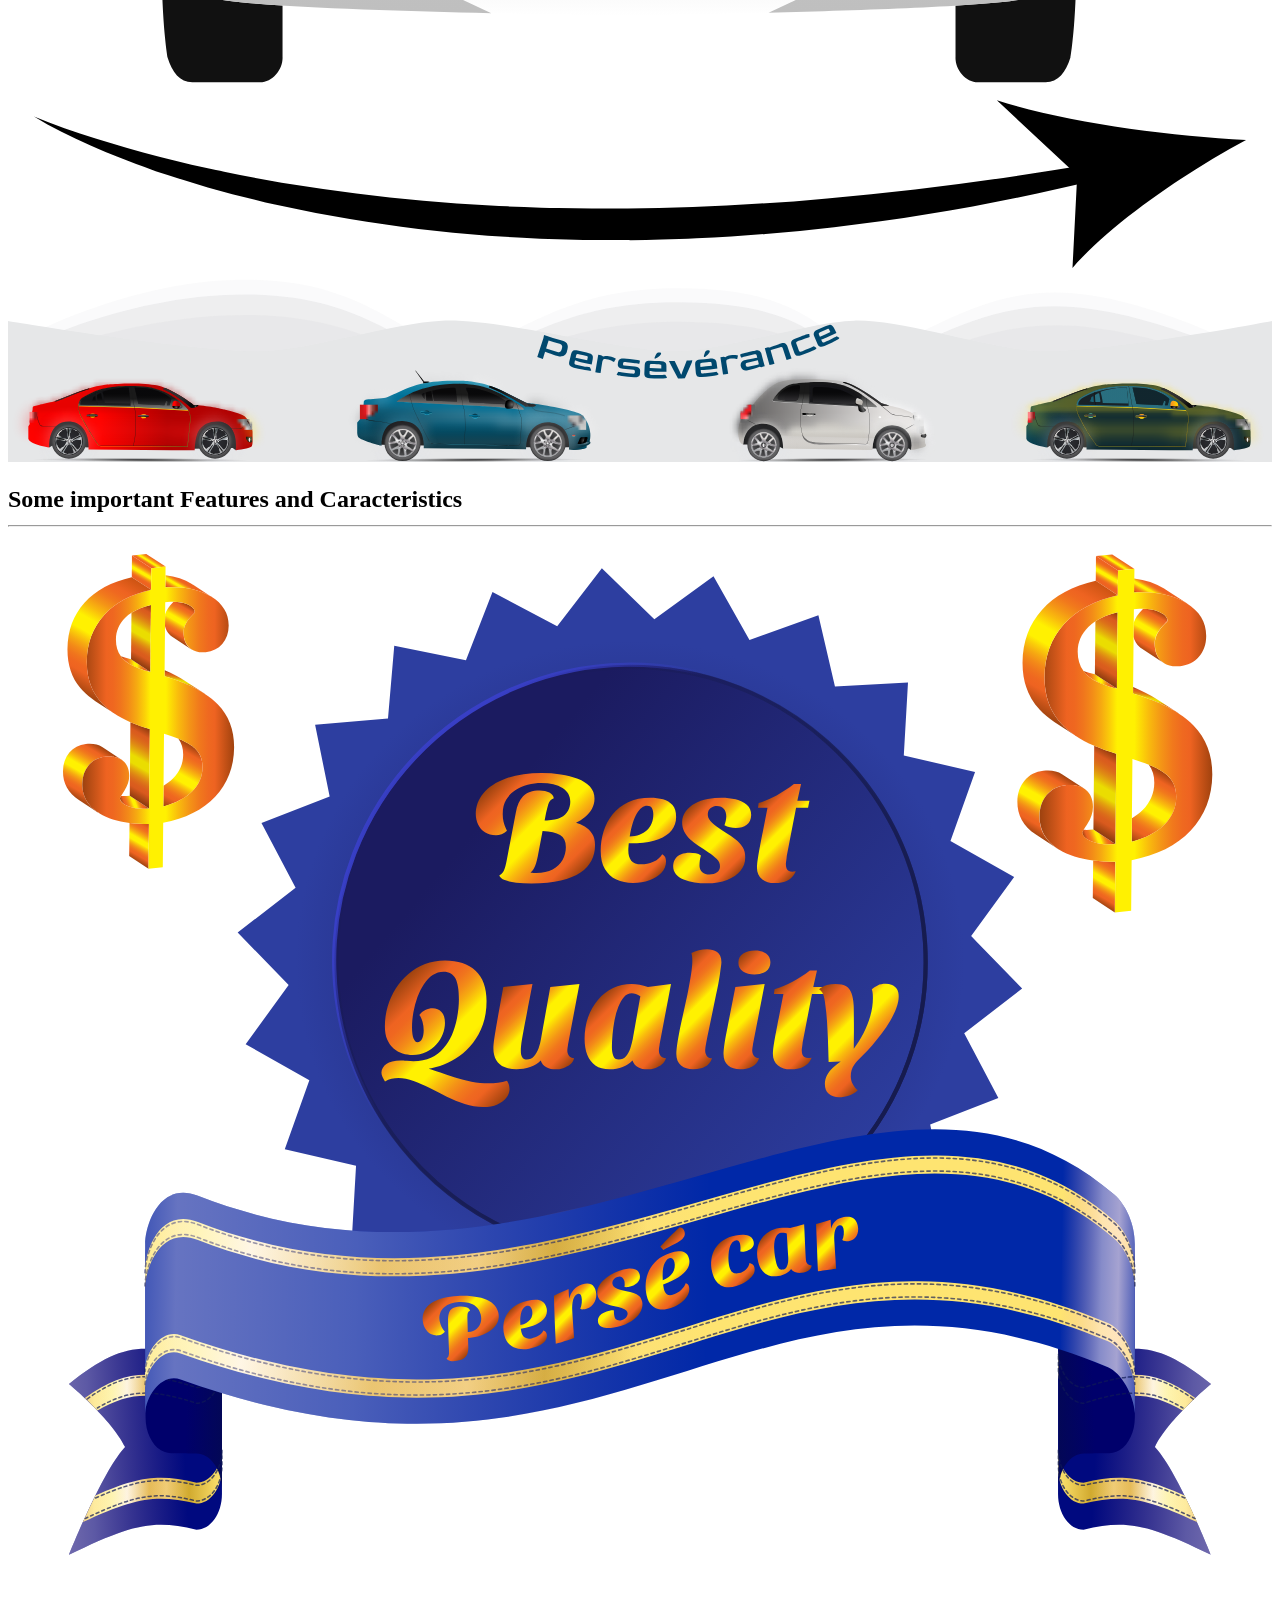
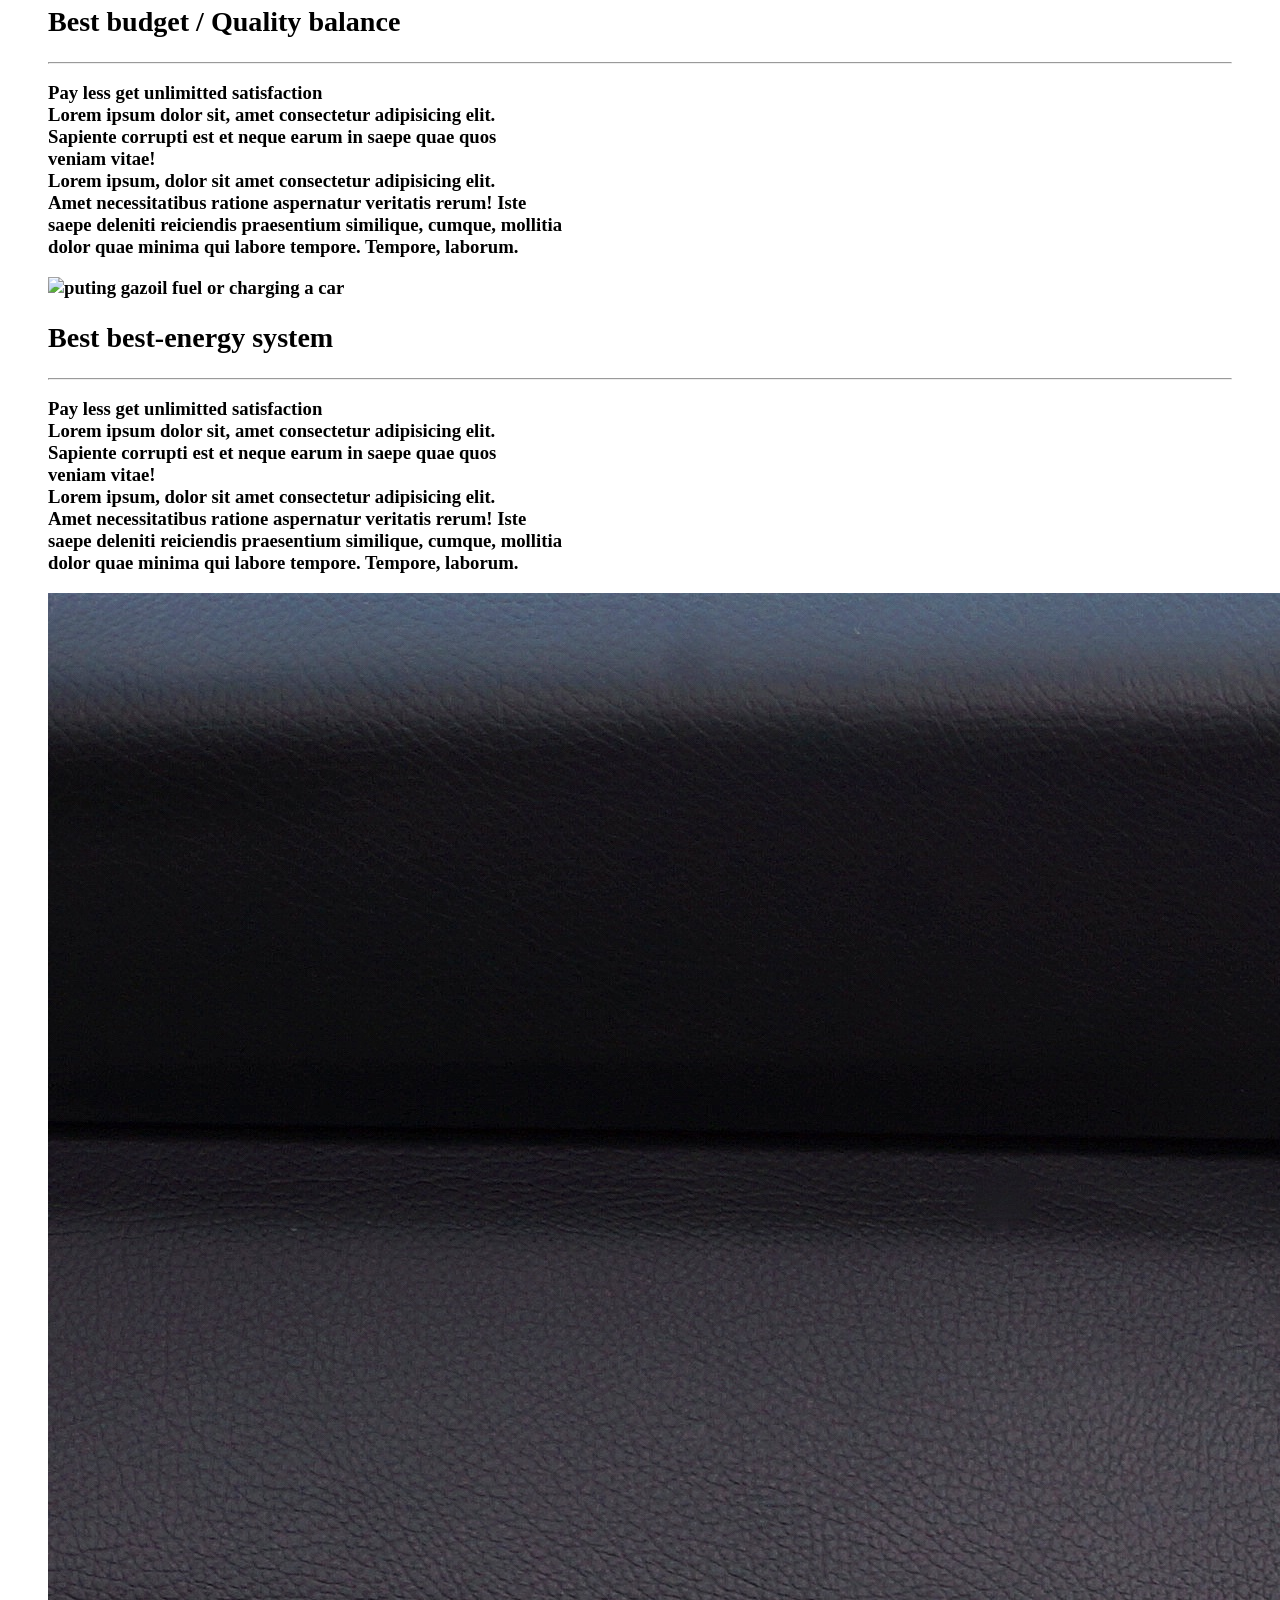
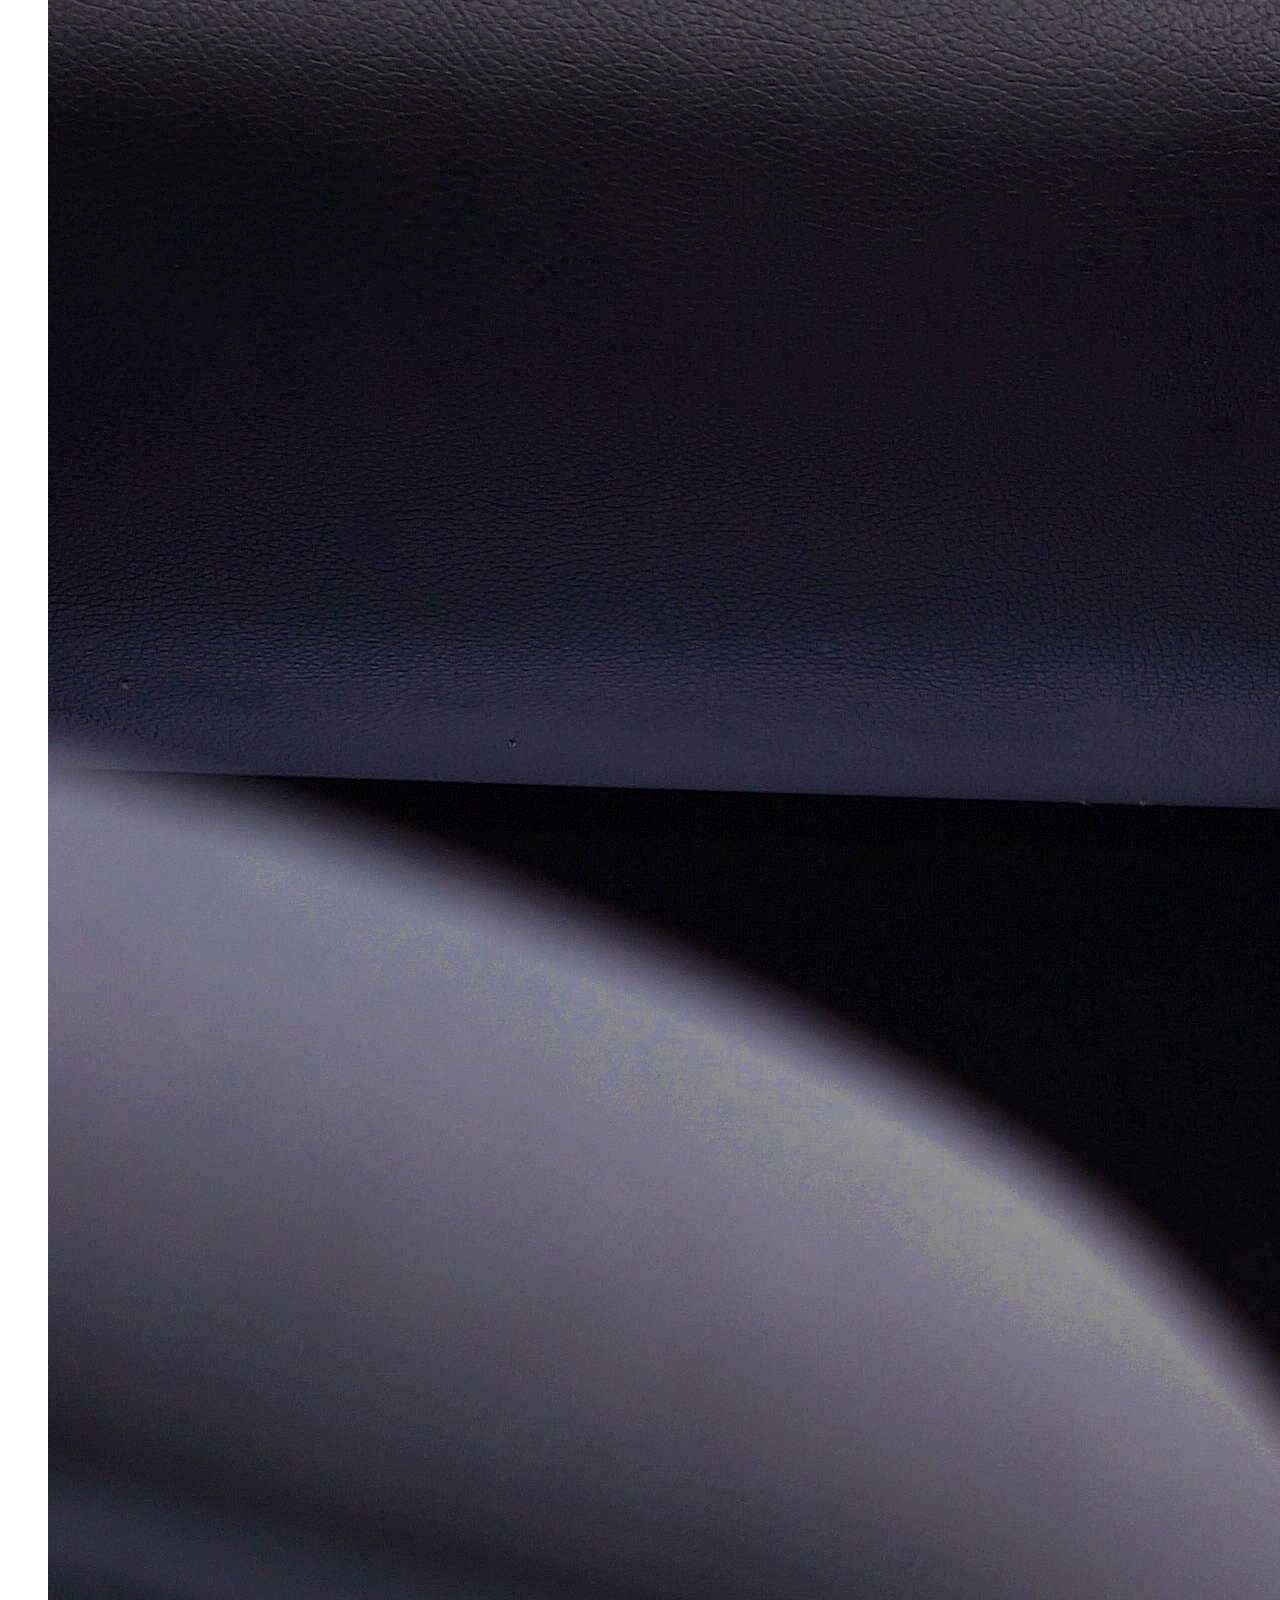
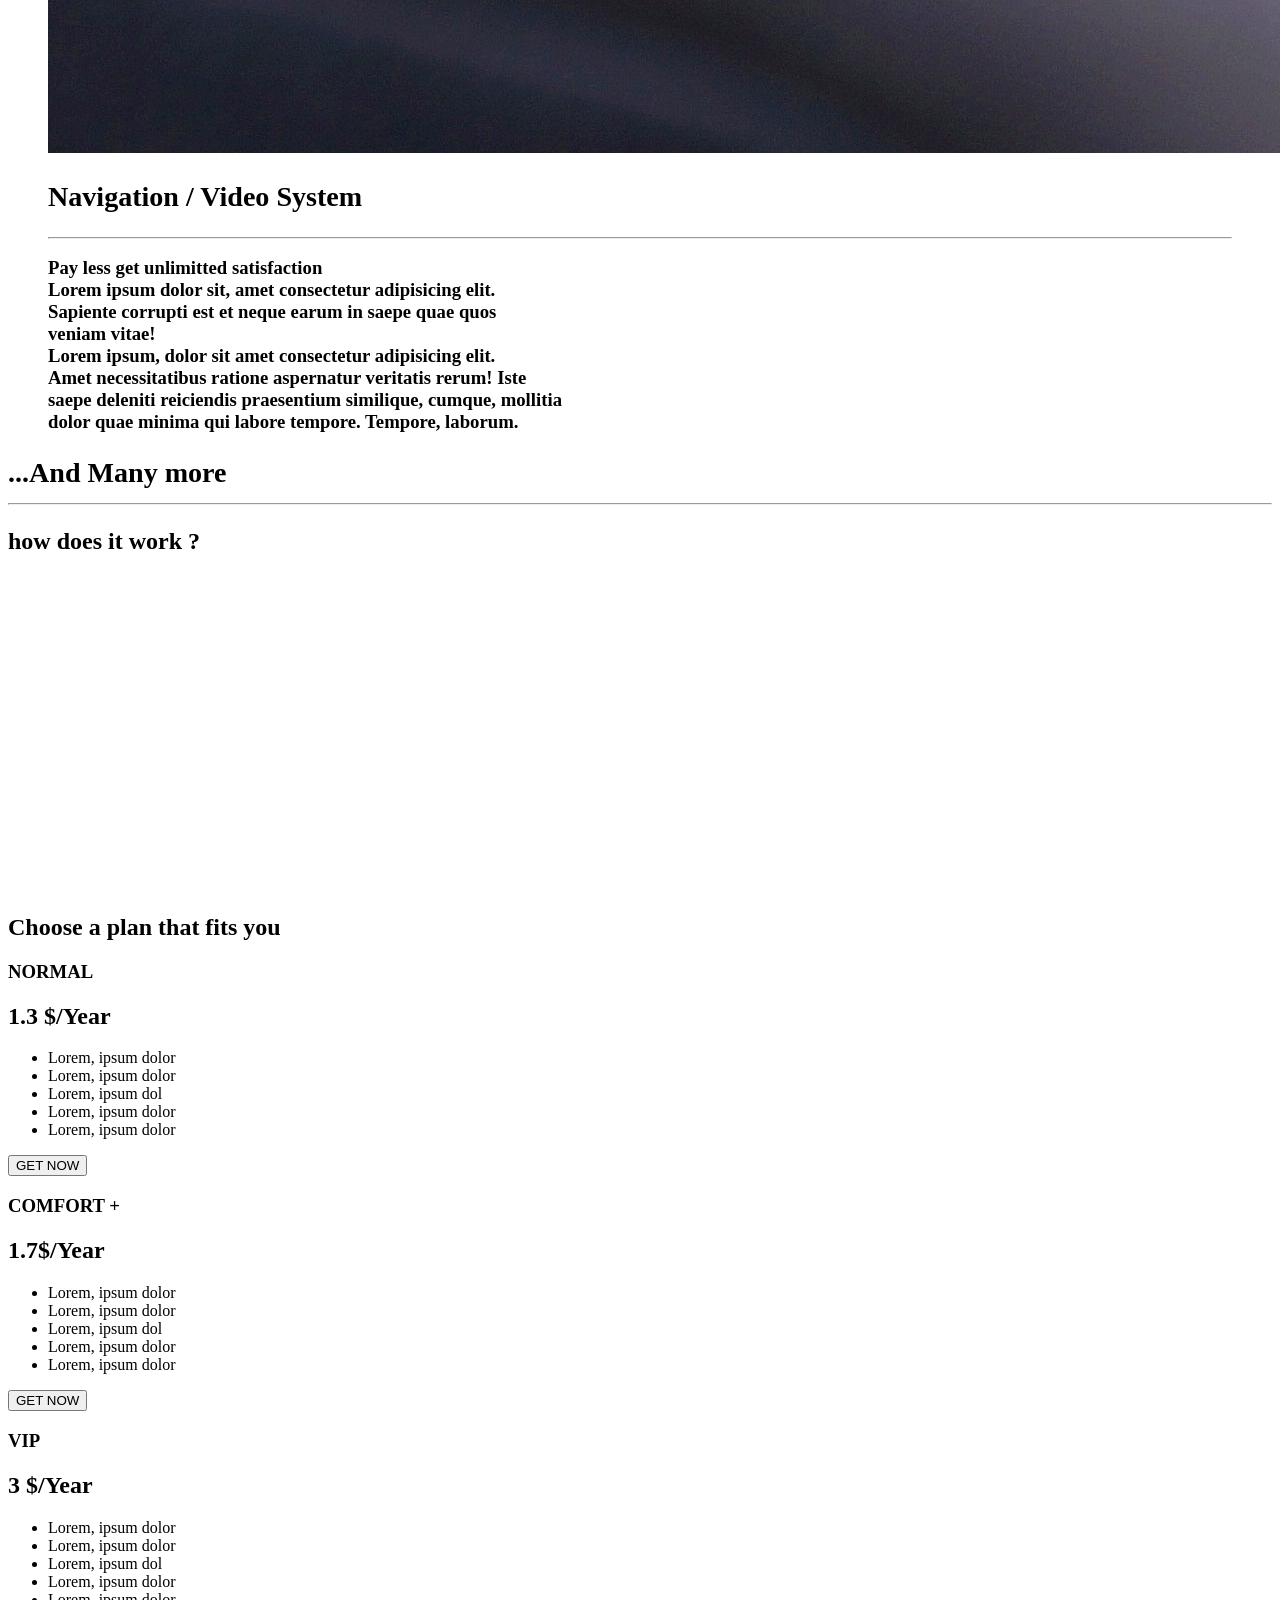
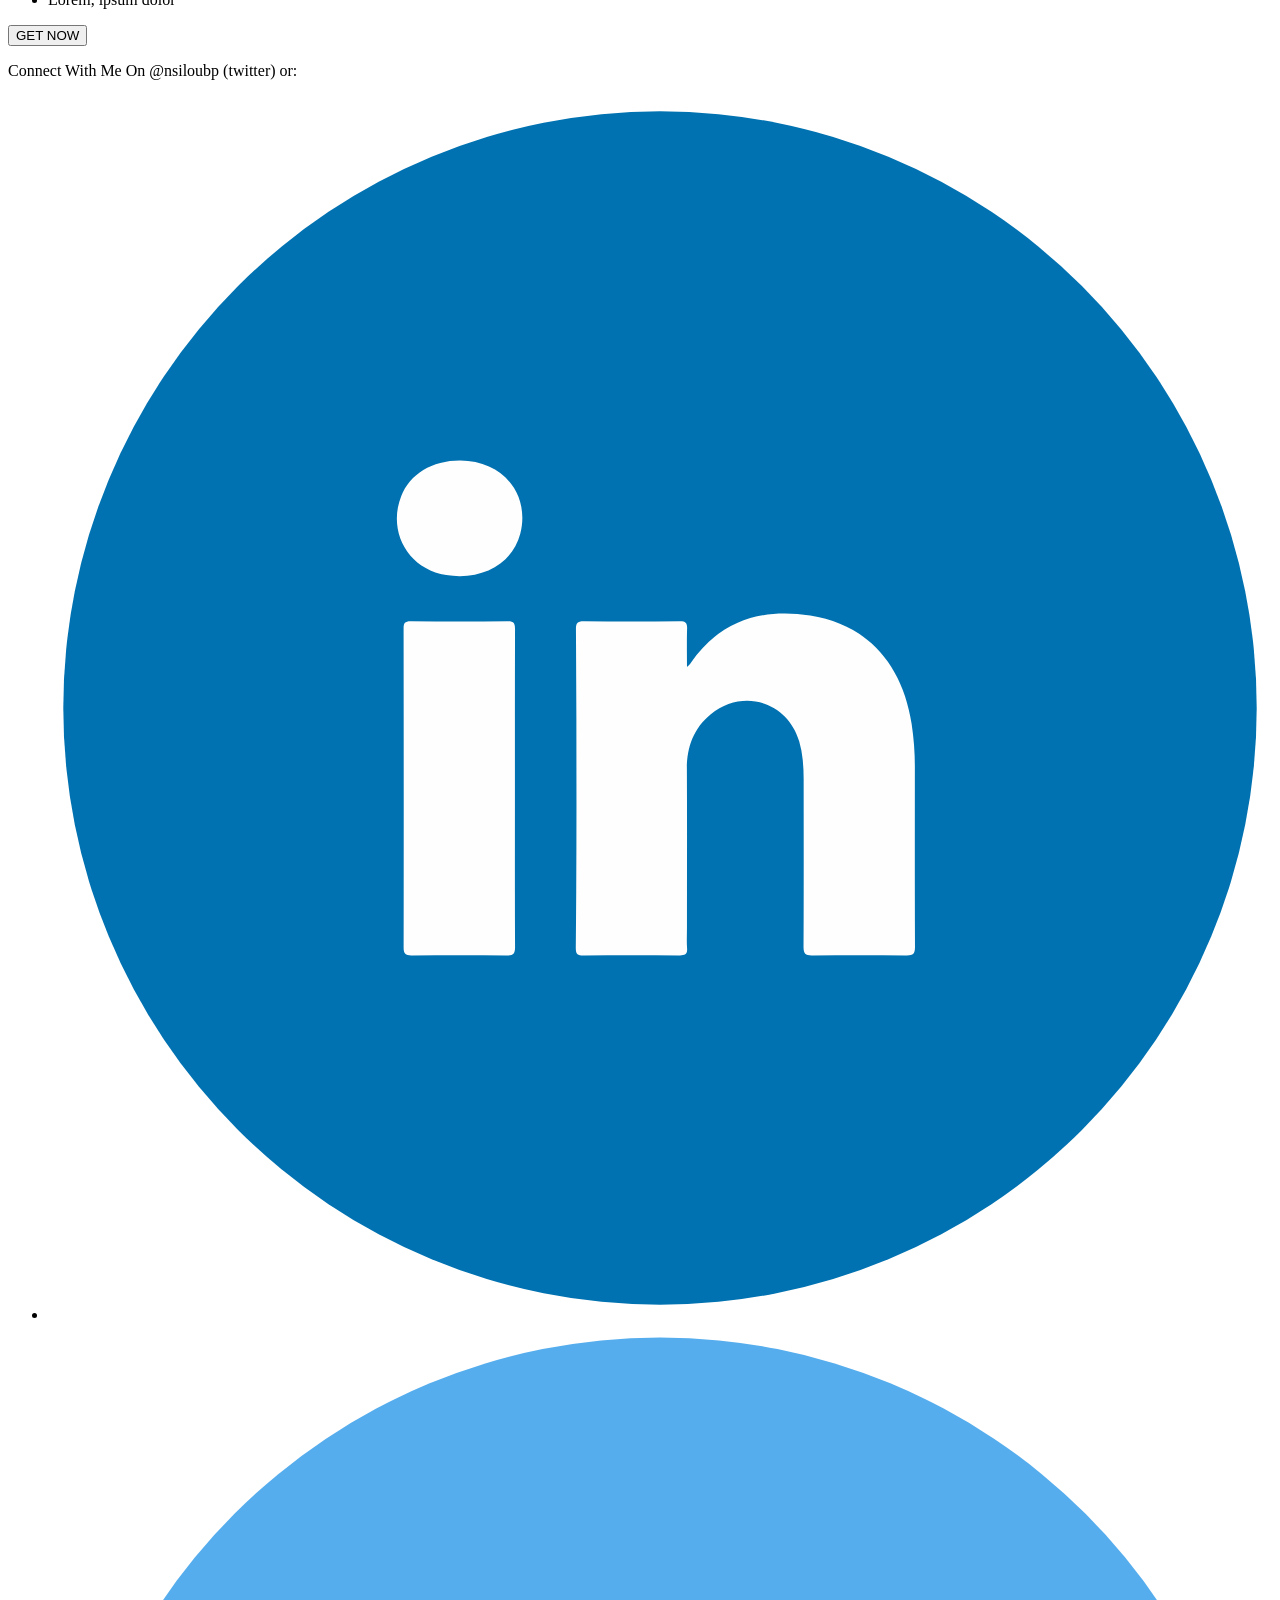
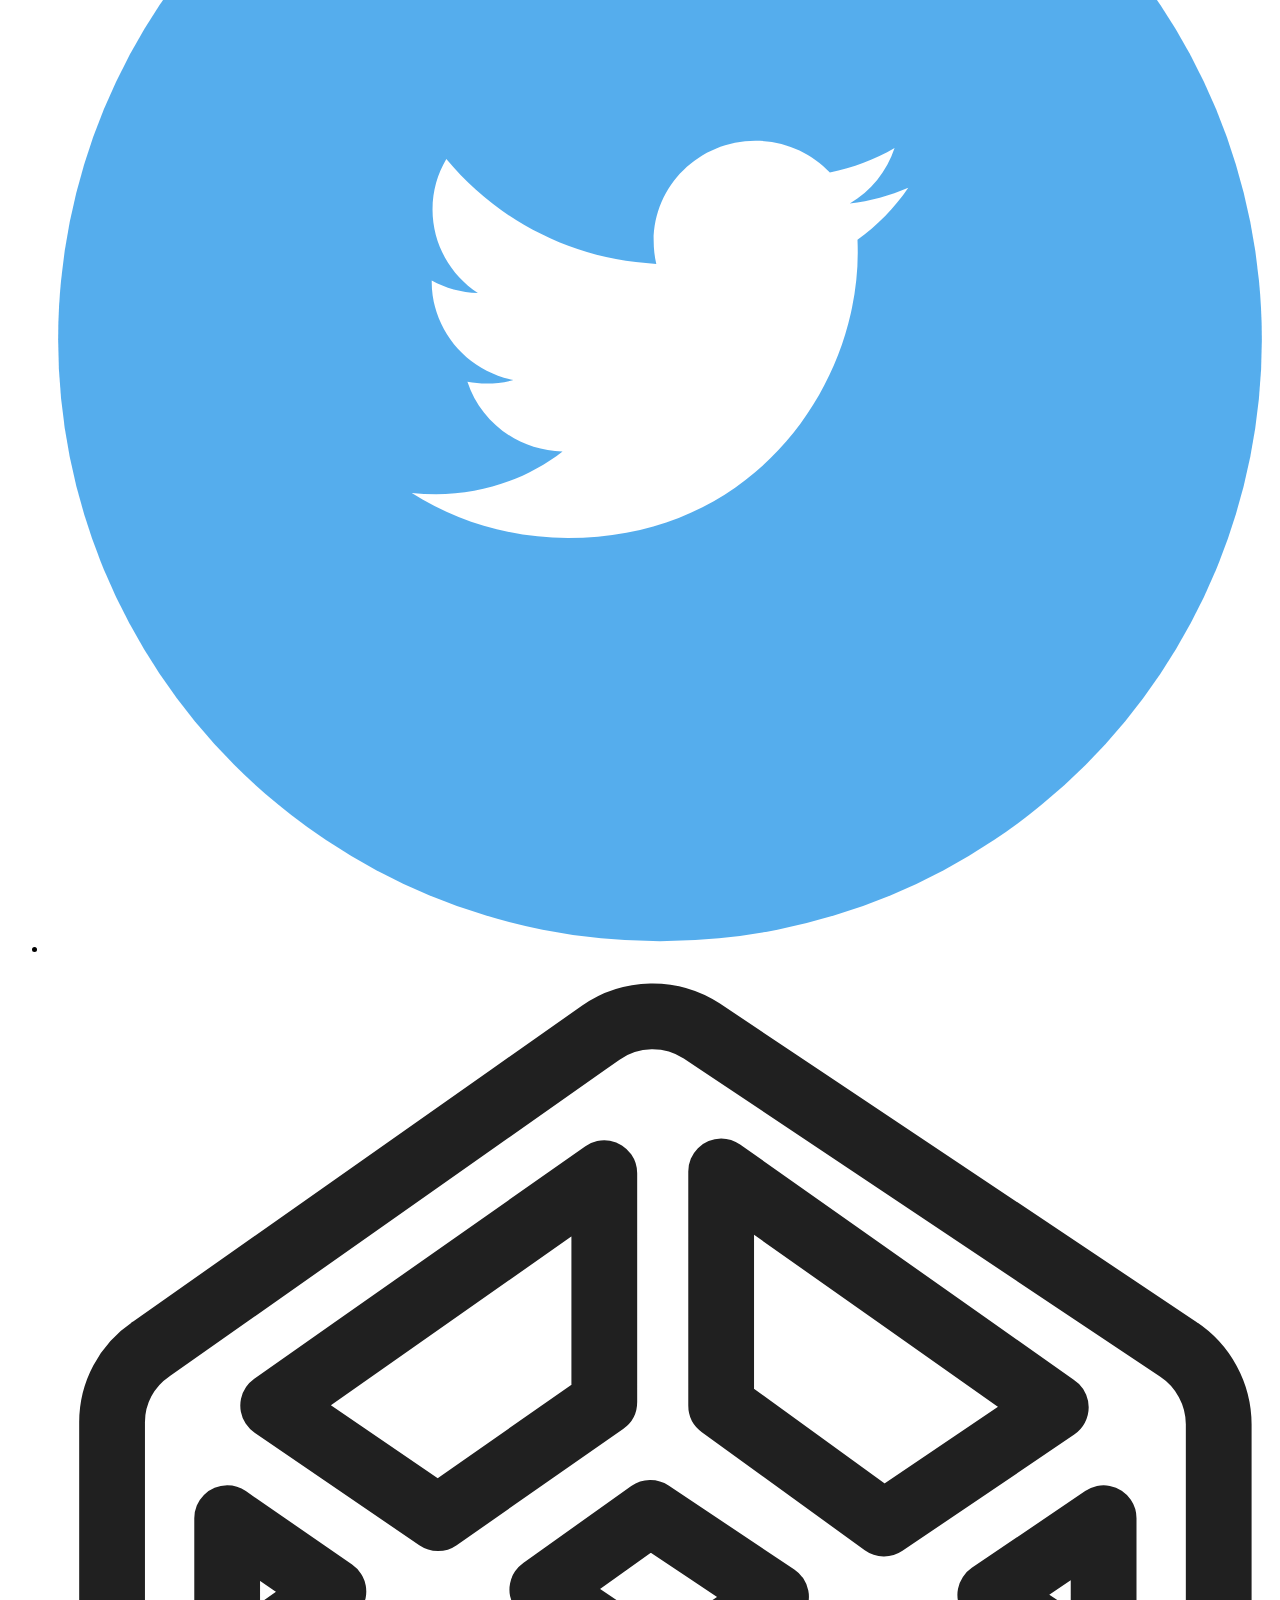
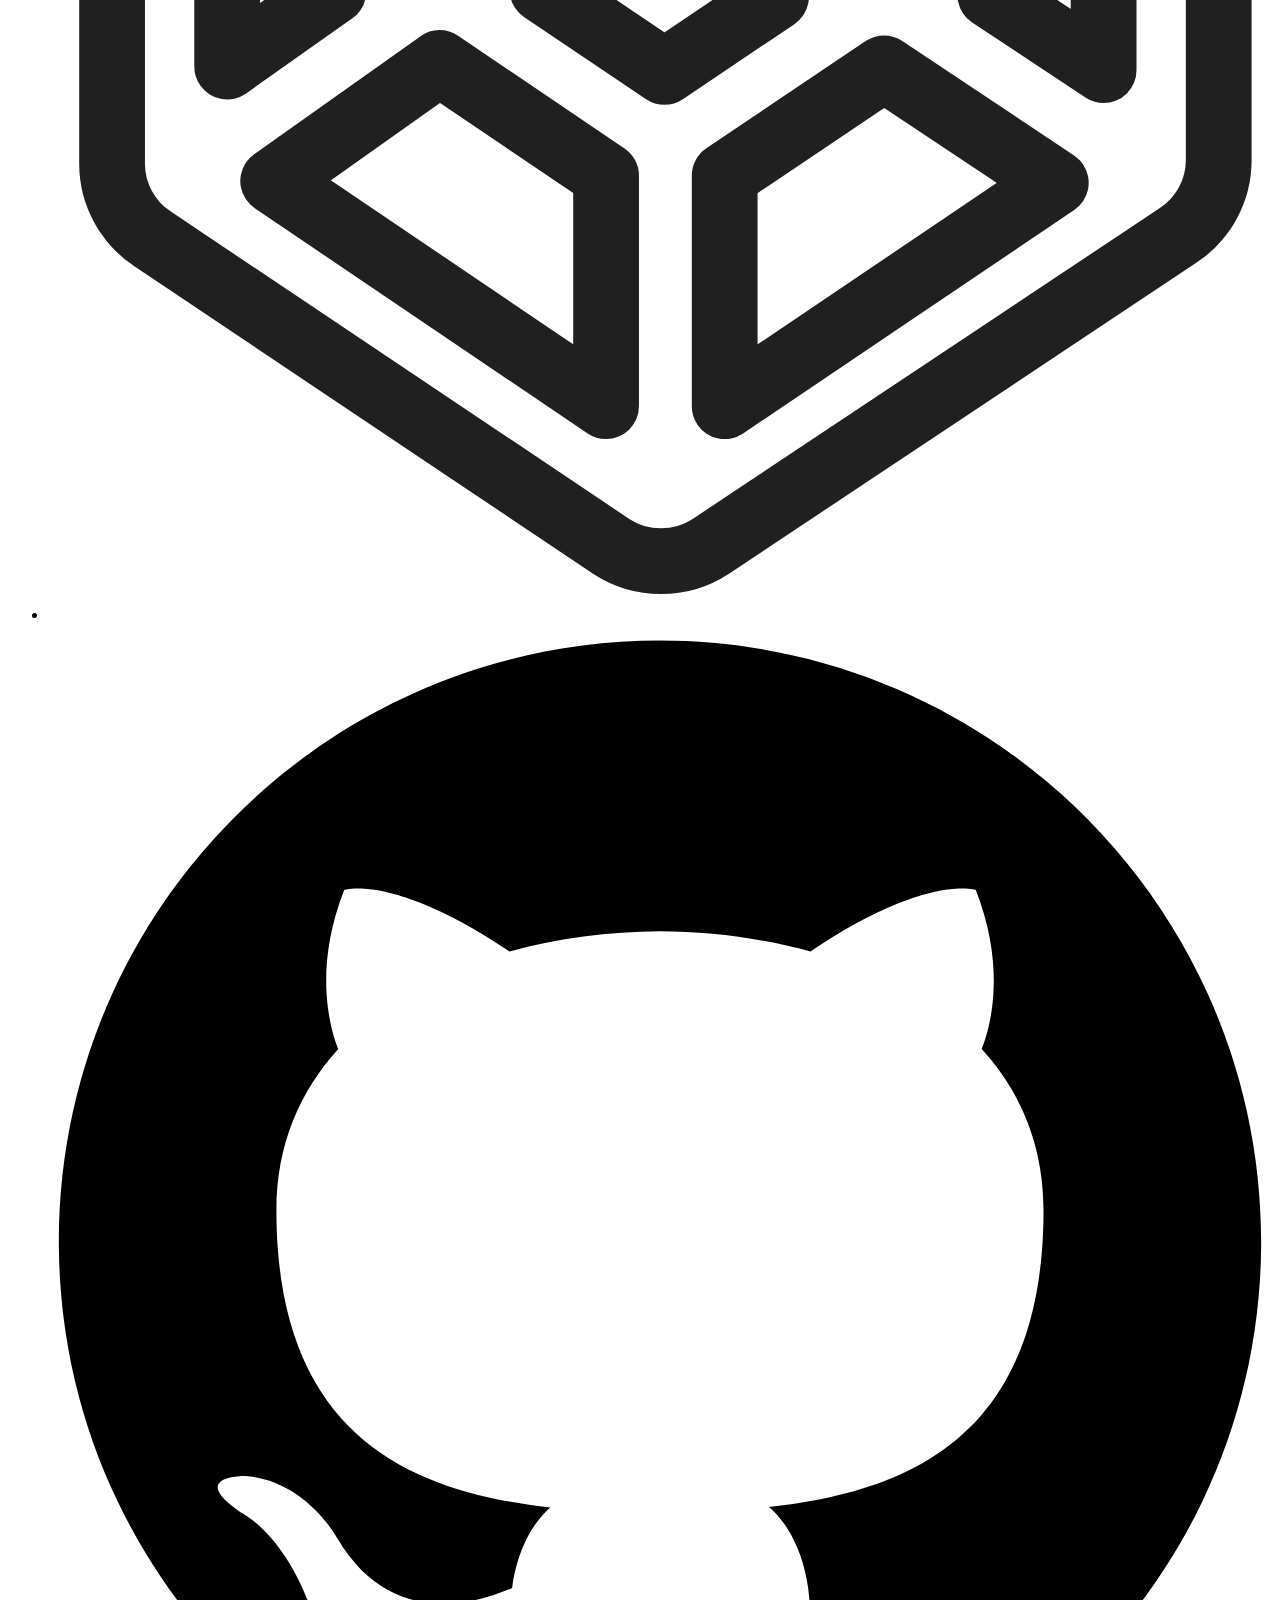
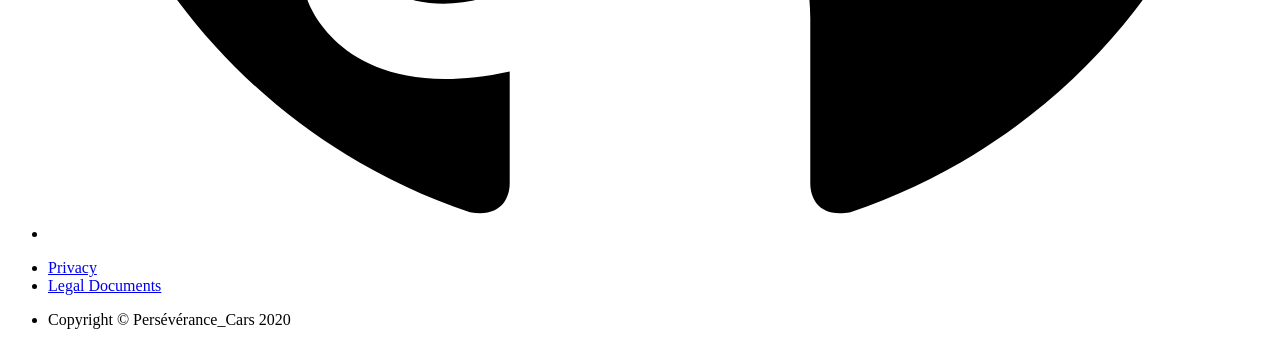
==== commit 1a82793b: "Update index.html" ====
--- a/index.html
+++ b/index.html
@@ -7022,7 +7022,7 @@
 				</div>
 				<div class="devel">
 					<div  class="mbdd-vid">
-						<h2 class="vid-intro">how does it works ?</h2>
+						<h2 class="vid-intro">how does it work ?</h2>
 						<iframe id="video" width="560" height="315" 
 							src="https://www.youtube.com/embed/06pFvKTlrfo" 
 							frameborder="0" allow="accelerometer; autoplay; clipboard-write;
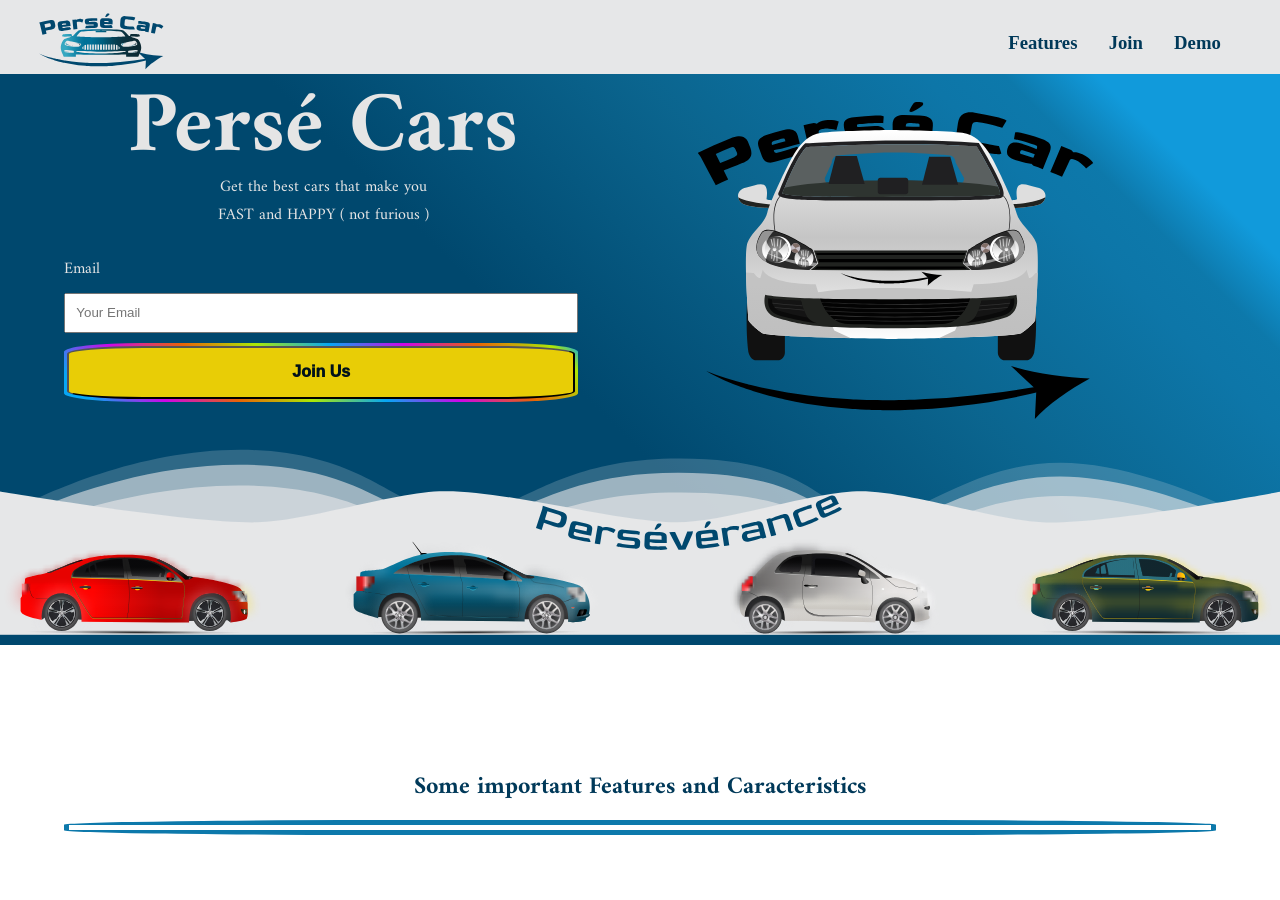
==== commit 4f483211: "Update index.html" ====
--- a/index.html
+++ b/index.html
@@ -4,7 +4,7 @@
 		<meta charset="UTF-8">
 		<meta name="viewport" content="width=device-width, initial-scale=1.0">
 		<title>PERSEVERANCE Landing Page</title>
-		<link rel="stylesheet"  type="text/css" src="index.css">
+		<link rel="stylesheet"  type="text/css" href="index.css">
 		<script src="https://cdn.freecodecamp.org/testable-projects-fcc/v1/bundle.js"></script>
 	</head>
 
--- a/index.css
+++ b/index.css
@@ -0,0 +1,618 @@
+/* IMPORT FONTS*/
+@import url('https://fonts.googleapis.com/css2?family=Amiri&display=swap');
+
+
+/* CUSTOM VARIABLES */
+:root{
+--header-color:linear-gradient(115deg,  #001018 15%,  #011d2b 30%, #003752,  #006699);
+--elmnts-bg:linear-gradient(45deg,  #006699, #00aeff);
+--under-car:linear-gradient(90deg,#00669908 5%, #0066995d, #0066995d, #00669908 95%);
+--first-intro-bkg: linear-gradient(45deg, #00486E 45%,  hsl(199, 86%, 30%) 65%, #0D76A8 80.6%, hsl(199, 86%, 36%) 85%,#119ADB 90%);
+--price-header:linear-gradient(90deg, #E6E7E833 5%,  #9fadb980,  #E6E7E833 95%);
+
+--hoverize-sub:linear-gradient(45deg,#06a7f5 5%, #ce06e8, #e86406, #abe806, #06a7f5, #ce06e8, #e86406, #abe806 95%,#06a7f5);
+--hove1:linear-gradient(45deg,#06a7f5 5%, #ce06e8, #e86406, #abe806, #06a7f5, #ce06e8, #e86406, #abe806 95%,#06a7f5);
+--hove2:linear-gradient(45deg, #ce06e8 5%, #e86406, #abe806, #06a7f5, #ce06e8, #e86406, #abe806,#06a7f5 95%, #06a7f5);
+--hove3:linear-gradient(45deg,#e86406 5%, #abe806, #06a7f5, #ce06e8, #e86406, #abe806, #06a7f5, #06a7f5 95%, #ce06e8);
+--hove4:linear-gradient(45deg,#abe806 5%, #06a7f5, #ce06e8, #e86406, #abe806, #06a7f5, #06a7f5, #ce06e8 95%, #e86406);
+--hove5:linear-gradient(45deg,#06a7f5 5%, #ce06e8, #e86406, #abe806, #06a7f5, #06a7f5, #ce06e8, #e86406 95%, #abe806);
+--hove6:linear-gradient(45deg,#ce06e8 5%, #e86406, #abe806, #06a7f5, #06a7f5, #ce06e8, #e86406, #abe806 95%, #06a7f5);
+--hove7:linear-gradient(45deg,#e86406 5%, #abe806, #06a7f5, #06a7f5, #ce06e8, #e86406, #abe806, #06a7f5 95%, #ce06e8);
+--hove8:linear-gradient(45deg,#06a7f5 5%, #06a7f5, #ce06e8, #e86406, #abe806, #06a7f5, #ce06e8, #e86406 95%, #abe806);
+--hove9:linear-gradient(45deg,#06a7f5 5%, #ce06e8, #e86406, #abe806, #06a7f5, #ce06e8, #e86406, #abe806 95%, #06a7f5);
+}
+
+/* GLOBAL STYLING */
+*{
+box-sizing: border-box;
+margin: 0;
+text-decoration: none;
+}
+li{
+list-style: none;
+}
+/* GLOBAL STYLING ENDS */
+
+
+/* BODY STYLING */
+body{
+    overflow:hidden;
+}
+/* BODY STYLING ENDS */
+
+
+/*HEADER GLOBAL STYLING */
+header{
+grid-area:1/1/2/2;
+width: 100%;
+height:auto;
+display: grid;
+grid-template-areas: "logo . nav-bar";
+grid-template-columns:auto 1fr auto;
+grid-template-rows: 1fr;
+justify-items: space-between;
+background: #E6E7E8;
+padding:1% 5% 0 2%;
+outline: none;
+z-index: 20;
+}
+.logo{
+    grid-area:logo;
+}
+
+.nav-bar{
+    width:100%;
+    grid-area:nav-bar;
+    align-items: center;
+    display:grid;
+    grid-template-areas:
+    "join features tutorial";
+    grid-template-columns: repeat(3, 1fr);
+    grid-template-rows:1fr;
+    column-gap: 15%;
+    row-gap:5%;
+}
+/*HEADER GLOBAL STYLING  ENDS */
+
+
+/* HEADER RESPONSIVENESS + ADD ITEMS*/
+@media (min-width:215px) and (max-width:515px){
+header{
+    width:100%;
+    display: flex;
+    flex-direction: column;
+    justify-items: center;
+    align-items: center;
+}
+.nav-bar{
+    width:100%;
+    justify-items: center;
+    grid-area:nav-bar;
+    display:grid;
+    grid-template-areas:
+    "join features tutorial";
+    grid-template-columns: repeat(3, auto);
+    grid-template-rows:1fr;
+    gap: 5%;
+
+    background:var(--under-car);
+
+}
+.logo{
+    padding-top: 2%;
+    display:flex;
+    justify-content: center;
+}
+}
+
+@media (max-width:215px){
+header{
+    width:100%;
+    display: grid;
+    grid-template-areas: "logo"
+    "nav-bar";
+    grid-template-rows:repeat(2, auto);
+    grid-template-columns: 1fr;
+    justify-items: center;
+}
+.logo{
+    grid-area:logo;
+    justify-items: center;
+}
+#my-logo{
+    width: 100%;
+}
+.nav-bar{
+    display: grid;
+    grid-template-areas: "join" "features" "tutorial";
+    grid-template-rows:repeat(3, auto);
+    grid-template-columns: auto;
+    justify-content: center;
+    align-items: start;
+    margin-bottom: 15%;
+}
+
+}
+/* HEADER RESPONSIVENESS ENDS */
+
+
+
+/* HEADER's ITEMS STYLE */
+
+/*LOGO's CHILD*/
+#my-logo{
+width: 30%;
+min-width: 150px;
+}
+#car_1_{
+width:100%;
+height:auto;
+animation:car-inside 5s infinite;
+}
+#car_1_:hover{
+    width:100%;
+    height:auto;
+    position:relative;
+    animation-play-state:paused;
+}
+/*LOGO's CHILD ENDS*/
+
+/*NAV-BAR's CHILD*/
+.nav-elt1{
+display: inline-block;
+grid-area: join;
+text-decoration: none;
+
+
+}
+.nav-elt2{
+display: inline-block;
+grid-area: features;
+}
+.nav-elt3{
+display: inline-block;
+grid-area: tutorial;
+}
+/*NAV-BAR's CHILD*/
+
+/* HEADER's ITEMS STYLE ENDS*/
+
+
+/*HEADER'S ANIMATIONS & HOVERS */
+@keyframes car-inside{
+0%{
+    position: relative;
+    transform:scale(0,0);
+    opacity: 0.5;
+    animation-timing-function:cubic-bezier(0.5,0.3,0.6,1);
+
+}
+50%{
+    position: relative;
+    transform:scale(1,1);
+    opacity: 1;
+    animation-timing-function:cubic-bezier(0.5,0.01,0.8,1);
+}
+100%{
+    position: relative;
+    transform:scale(5,5);
+    opacity: 1;        
+}
+}
+@keyframes car-anim{
+0%{
+    position: relative;
+    transform:scale(0,0);
+    opacity: 0;
+}
+100%{
+    position: relative;
+    transform:scale(1,1);
+    opacity: 1;        
+}
+}
+#go_2_ path:nth-child(n),  #Perseverance path:nth-child(n){
+fill:#00486E;
+}
+#go_2_:hover path:nth-child(n){
+fill: #ff0000;
+transition-duration:0.3s;
+}
+#car_1_:hover path:nth-child(n){
+fill:#ff00b3;
+transition-duration:0.5s;
+
+}
+#Perseverance:hover path:nth-child(n){
+fill: #facd07;
+transition-duration:0.5s;
+
+}
+/*HEADER'S ANIMATIONS & HOVERS ENDS */
+
+
+/* container */
+.container{
+    width:100vw;
+    height:100vh;
+    display: grid;
+    grid-template-columns: 1fr;
+    grid-template-rows: auto 1fr;
+}
+    /*my-landing */
+    .my-landing{
+        grid-area:2/1/3/2;
+        overflow:auto;
+
+        display:grid;
+        gap:10%;
+        font-family: 'Amiri', serif;
+    }
+    .my-landing::-webkit-scrollbar{
+        width:15px;
+    }
+    .my-landing::-webkit-scrollbar-thumb{
+        background:  var(--first-intro-bkg);
+        border-radius:10%;
+    }
+    .my-landing::-webkit-scrollbar-track{
+        background: #E6E7E8;
+    }
+        /* ..>my-landing > intro*/
+        .intro{
+            width: 100%;
+            display:flex;
+            flex-direction: column;
+        }
+            /* INTRO > FIRST-INTRO */
+            .first-intro{
+                width: 100%;
+                background:var(--first-intro-bkg);
+                color: #e5e5e5;
+            }
+        
+                .phra-form-ill{
+                    padding:1% 5%;
+                    width: 100%;
+                    display: grid;
+        
+                    grid-template-columns: repeat(auto-fit, minmax(150px, 1fr));
+                    grid-template-rows: 1fr;
+                    justify-content: space-between;
+                    align-items: start;
+                    column-gap:10%;
+                    row-gap:2%;
+                    
+                }
+                    .phra-form{
+                        width: 100%;
+                        display:flex;
+                        flex-direction: column;
+                        align-items: center;
+                    }
+                        .phrase{
+                            text-align: center;
+                        }
+                            .title{
+                                font-size: calc(3rem + 3vw);
+                                line-height: calc(3rem + 3vw);
+                            }
+                        form{
+                            width:100%;
+                            padding-top: 5%;
+                            display:flex;
+                            flex-direction:column;
+                            justify-content: center;
+                        }
+                            #email{
+                                max-width: calc(100% - 4px);
+                                padding:2%;
+                                margin-bottom:2%;
+                                outline: none;
+                            }
+                            .hoverize-sub{
+                                width: calc(100% - 4px);
+                                border-radius: 15%;
+                                padding: 3px;
+                                display: inline-flex;
+                                justify-content: center;
+                                align-items: center;
+                                justify-content: center;
+                            }
+                            #form .hoverize-sub{
+                                background:var(--hoverize-sub);
+                            }
+        
+        
+                            .int-submit{
+                                width:100%;
+                                color:#00111a;
+                                background: #e8cd06;
+                                font-weight: 1000;
+                                font-size: 1rem;
+                                outline: none;
+                                border-radius: 15%;
+                                align-self: center;
+                                padding: 3%;
+                            }
+                            [class=hoverize-sub]:hover{
+                                animation:colorful 0.5s infinite linear;
+                                transform:scale(0.99, 0.99);
+                                transition-delay: 0.5s;
+                            }
+                            .int-submit:hover{
+                                transform:scale(0.99, 0.99);
+                                transition-delay: 0.1s;
+                            }
+                            @keyframes colorful{
+                                0%{
+                                    background:var(--hove1);
+                                }
+                                12.5%{
+                                    background:var(--hove2);
+                                }
+                                25%{
+                                    background:var(--hove3);
+                                }
+                                37.5%{
+                                    background:var(--hove4);
+                                }
+                                50%{
+                                    background:var(--hove5);
+                                }
+                                62.5%{
+                                    background:var(--hove6);
+                                }
+                                75%{
+                                    background:var(--hove7);
+                                }
+                                87.5%{
+                                    background:var(--hove8);
+                                }
+                                100%{
+                                    background:var(--hove9);
+                                }
+                            }
+                            .illustrate{
+                                width:100%;
+                                /* padding-bottom: 20%; */
+                            }
+                    .illustrate #rasterize{
+                        width:400px;
+                        height:auto;
+                        max-width:100%;
+                    }
+                .wave-cars{
+                    position:relative;
+                    width:100%;
+                }
+                    .white-wave:hover{
+                        fill:#00aeff91;
+                        animation-play-state: paused;
+                    }
+                    #start-shapes > [class=voitures]:nth-child(n):hover{
+                        animation-play-state: paused;
+                    }
+                    #car1RIGHT, #car2, #car3, #car4LEFT {
+                        animation: cars-move 10s cubic-bezier(0.55, 0.5, 0.45, 0.5) infinite;
+                    }
+                    #car1RIGHT{
+                        animation-duration:10s;
+                    }
+                    #car2{
+                        animation-duration:15s;
+                    }
+                    #car3{
+                        animation-duration:12s;
+                    }
+                    #car4LEFT{
+                        animation-duration:20s;
+                    }
+                    @keyframes cars-move{
+                        0% {
+                            transform: translate3d(-100%, 0, 0);
+                        }
+                        100% {
+                            transform: translate3d(100%, 0, 0);
+                        }
+                        
+                    }
+            /* INTRO > FIRST-INTRO END */
+        
+            /* INTRO >> LAST-INTRO */
+            .bef-feat hr, .many-more hr{
+                border:5px solid  #0d79ab;
+                border-radius: 30%;
+                margin-top: 1%;
+                padding-top:0.5%;
+            }
+            .last-intro{
+                width:100%;
+                display:flex;
+                flex-direction:column;
+                --gap-lastInt:5%;
+                margin:calc(-1 * (var(--gap-lastInt))) 0% calc(-1 * ( var(--main-gap))) 0% ;
+                padding: 5% 5% 0%;
+                color:  #003959;
+            }
+            .last-intro > *{
+                margin: var(--gap-lastInt) 0% 0% 0%;
+            }
+                .bef-feat, .feat4{
+                    display: block;
+                    text-align: center;
+                }
+        
+                .feat-cont{
+                    width:100%;
+                    display:flex;
+                    flex-direction:column;
+        
+                }
+                .feat-cont > *{
+                    margin: var(--gap-lastInt) 0% 0% 0%;
+                }
+        
+                .features{
+                    width:100%;
+                    display:grid;
+                    grid-template-columns: repeat(auto-fit, minmax(150px, 1fr));
+                    grid-template-rows:auto;
+                    align-items: center;
+                    column-gap:10%;
+                }
+                @media(max-width:750px){
+                    .features{
+                        width:100%;
+                        display:flex;
+                        flex-direction:column;
+                        align-items: center;
+                        column-gap:10%;
+                    }
+            
+                }
+                .feats-txt{
+                    width: 100%;
+                    display: flex;
+                    flex-direction: column;
+                }
+                .feat-img{
+                    max-width:100%;
+                    height:auto;
+                    border-radius: 30%;
+        
+                }
+                .feats-txt p{
+                    padding-top:2%;
+                    color:#000a;
+                }
+                .feats-txt h2{
+                    padding-bottom:2%;
+                }
+        
+        
+        
+            /* INTRO >> LAST-INTRO END */
+        /* ..>my-landing > intro*/
+        
+        /* ..>my-landing > DEVEL */
+        .devel{
+            display:flex;
+            flex-direction: column;
+            align-items: center;
+            padding:0% 5%;
+            margin: 0% 0% calc(-1 * calc(var(--main-gap) - var(--gap))) 0%;
+        
+        }
+            .mbdd-vid{
+                min-width:80%;
+                display: flex;
+                flex-direction: column;
+                justify-content: start;
+                align-items: center;
+            }   
+                .vid-intro{
+                    color:  #003959;
+                    padding-top:10%;
+                }
+                iframe{
+                    width:calc(60vw );
+                    height: 35vw;
+                }
+            .pricing{
+                width:100%;
+                height:auto;
+                display:flex;
+                flex-direction:column;
+                display: flex;
+                flex-direction: column;
+                align-items: center;
+                margin-top:2%;
+
+            }   .price-title{
+                padding:5% 1% 2%;
+            }
+                .arrange-prices{
+                    width:100%;
+                    display: grid;
+                    grid-template-columns:repeat(auto-fit, minmax(150px, 1fr));
+                    gap:5%;
+                    justify-content: center;
+                    padding-top:2%;
+                }
+                .price-title h2{
+                    color:  #003959;
+                    width: 100%;
+                    justify-self: center;
+                }
+                    .price{
+                        width:100%;
+                        display:flex;
+                        flex-direction:column;
+                        justify-items: stretch;
+                        background:var(--price-col);
+                        background: #E6E7E8;
+                        border-radius: 5%;
+                        box-shadow: 5px 5px 20px 10px #033effaa ;
+                        text-align:center;
+                        padding:5%;
+                        justify-content: flex-end;
+                        line-height:2rem;
+                    }
+                    .price .hoverize-sub{
+                        background:#275aff;
+                    }
+        
+                        .price .price-header{
+                            background:var(--price-header);
+                            border-radius: 30%;
+                        }
+        
+        /* ..>my-landing > DEVEL END*/
+        /* container > my-landing END*/
+        
+        /* FOOTER */
+        footer{
+        display: grid;
+        grid-template-columns: repeat(auto-fit, minmax(150px, 1fr));
+        align-items:start;
+        margin: 0% 0% calc( -1 * (var(--main-gap)));
+        align-items: end;
+        background: #d5d8db;
+        padding:2% 5% 1.5%;
+        color:  #00101a;
+        
+        }
+        .media-foot{
+            width:100%;
+            justify-self: start;
+        }
+        .media-foot p{
+            text-align: center;
+        }
+            .social{
+                width:auto;
+            }
+                .icons{
+                    width:100%;
+                    display: grid;
+                    grid-template-columns: repeat(auto-fit, minmax(38px, 1fr));
+                    gap:1%;
+                    justify-items: center;
+                }
+                        .foot-icon{
+                            width: calc(20px + 3vmin);
+                            max-width:100%;
+                            height:auto;
+                            border-radius: 50%;
+                        }
+        .pro-foot{
+            justify-self: end;
+            color:#000000;
+        }
+        
+        /* FOOTER END*/
+        
+    /*my-landing END*/ 
+/* container END*/
+
